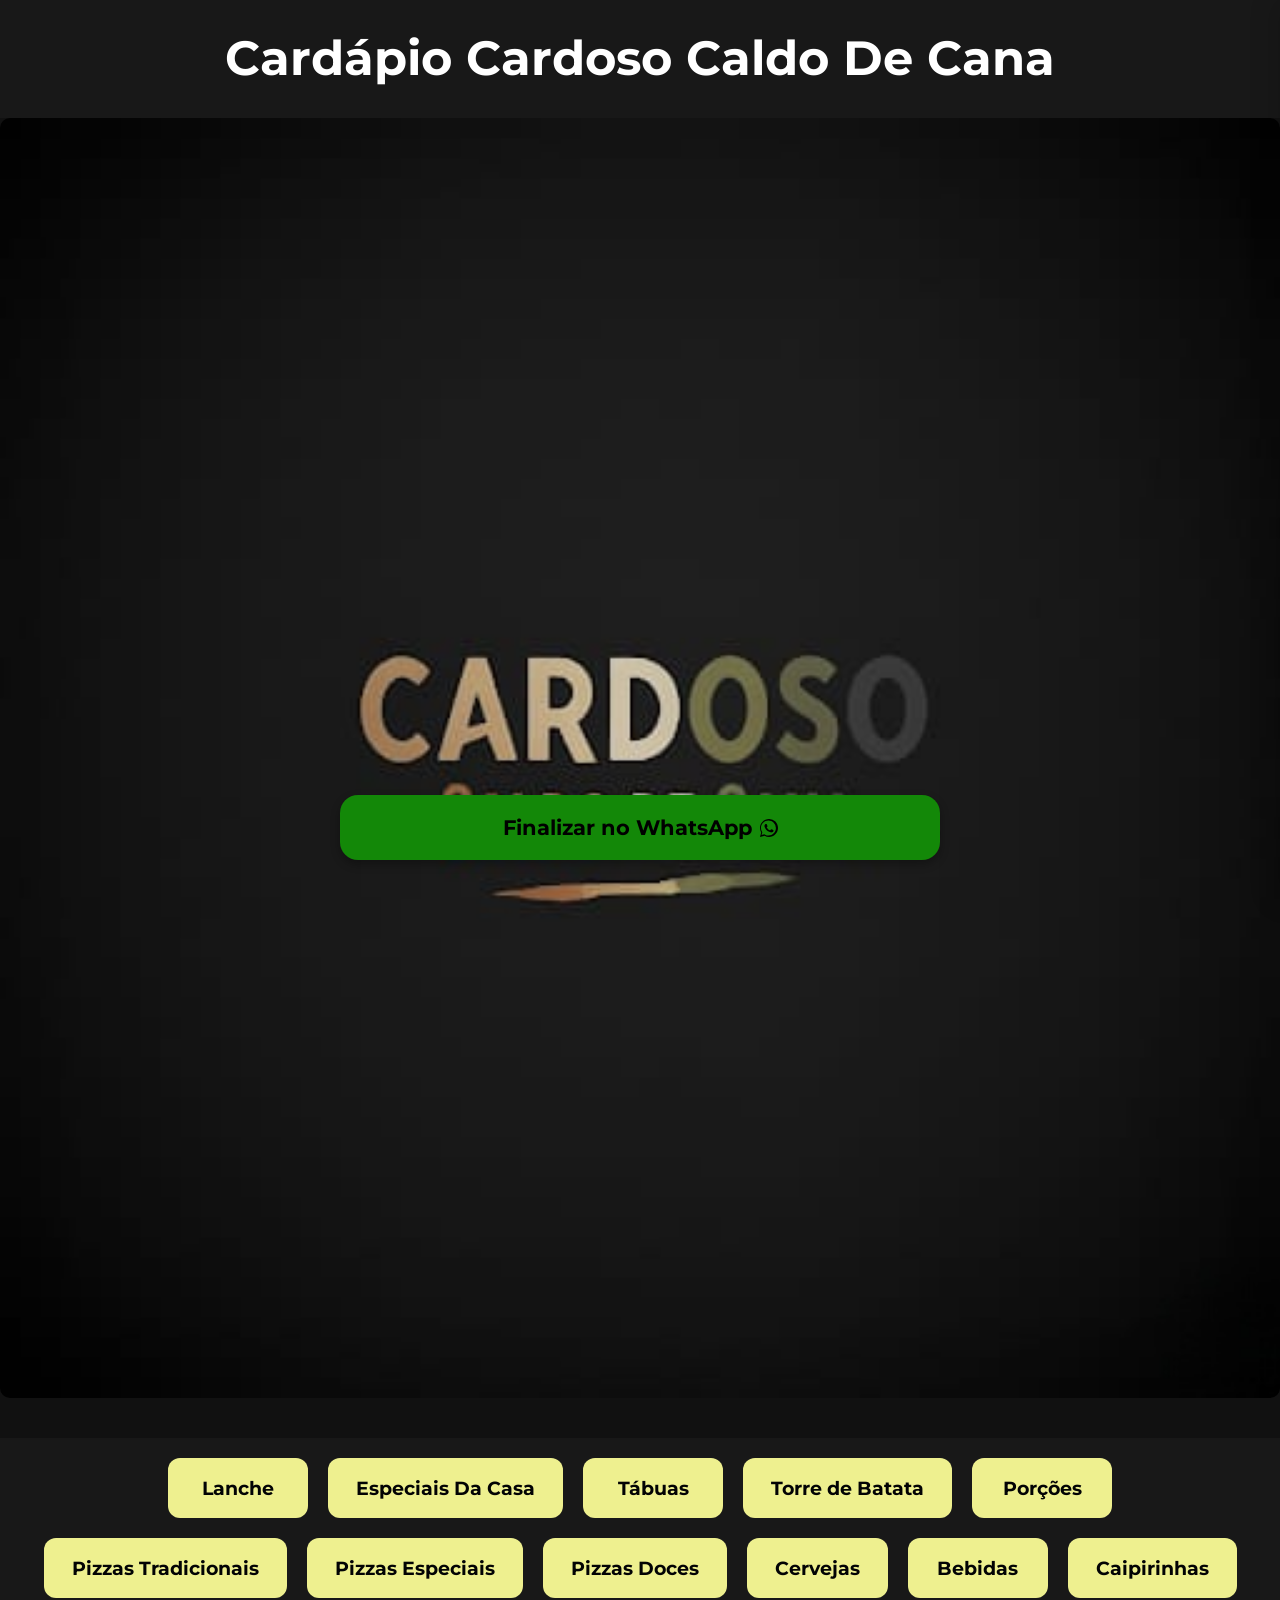
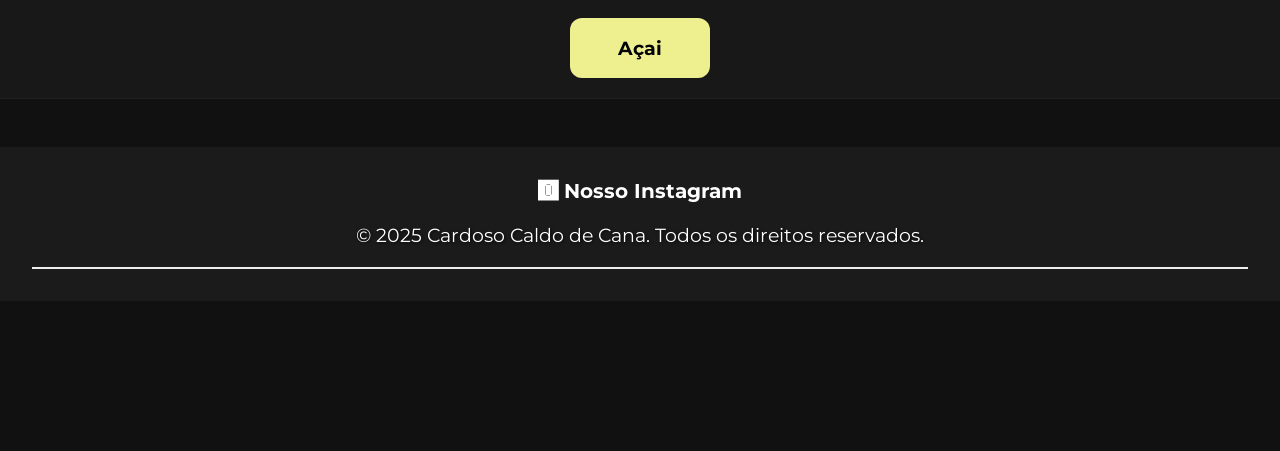
==== index.html @ 79f2f51f "ajustes finais (geral)" ====
<!DOCTYPE html>
<html lang="pt-br">

<head>
    <meta charset="UTF-8">
    <meta name="viewport" content="width=device-width, initial-scale=1.0">
    <link rel="stylesheet" href="styles.css">
    <title>Cardápio-Cardoso</title>
</head>

<body>
    <header>
        <h1>Cardápio Cardoso Caldo De Cana</h1>
    </header>
    <img src="img/logocardosoo.png" alt="img-logo" class="logo">

    <main>
        <nav class="Container-button">
            <button class="menu-btn" id="btn-lanches" onclick="openCategory('lanches')">Lanche</button>
            <button class="menu-btn" id="btn-hamburguer" onclick="openCategory('hamburguer')">Especiais Da Casa</button>
            <button class="menu-btn" id="btn-tabuas" onclick="openCategory('tabuas')">Tábuas</button>
            <button class="menu-btn" id="btn-torre" onclick="openCategory('torre-batata')">Torre de Batata</button>
            <button class="menu-btn" id="btn-porcoes" onclick="openCategory('porções')">Porções</button>
            <button class="menu-btn" id="btn-pizzas-trad" onclick="openCategory('pizzas-trad')">Pizzas
                Tradicionais</button>
            <button class="menu-btn" id="btn-pizzas-especiais" onclick="openCategory('pizzas-especiais')">Pizzas
                Especiais</button>
            <button class="menu-btn" id="btn-pizzas-doces" onclick="openCategory('pizzas-doces')">Pizzas Doces</button>
            <button class="menu-btn" id="btn-cervejas" onclick="openCategory('cervejas')">Cervejas</button>
            <button class="menu-btn" id="btn-bebidas" onclick="openCategory('bebidas')">Bebidas</button>
            <button class="menu-btn" id="btn-caipirinhas" onclick="openCategory('caipirinhas')">Caipirinhas</button>
            <button class="menu-btn" id="btn-acai" onclick="openCategory('acai')">Açai</button>
        </nav>

        <section class="categoria lanches">
            <img src="img/x-salada.png" alt="x-salada" class="categoria-img">
            <ul>
                <li class="com-input" data-price="14">Misto Quente<small>Pão,queijo,presunto e maionese.</small><input
                        type="number" min="0" value="0" data-name="Misto Quente" data-price="14"></li>
                <li class="com-input" data-price="18">X Burguer(1 Carne)<small>Pão,carne,queijo,presunto e
                        maionese.</small><input type="number" min="0" value="0" data-name="X Burguer(1 Carne)"
                        data-price="18"></li>
                <li class="com-input" data-price="25">X Frango<small>Pão,frango,queijo,tomate,alface,milho,ervilha e
                        maionese.</small><input type="number" min="0" value="0" data-name="X Frango" data-price="25">
                </li>
                <li class="com-input" data-price="25">X
                    Calabresa<small>Pão,calabresa,carne,presunto,queijo,tomate,alface,milho,ervilha e
                        maionese.</small><input type="number" min="0" value="0" data-name="X Calabresa" data-price="25">
                </li>
                <li class="com-input" data-price="29">X
                    Coração<small>Pão,coração,carne,presunto,queijo,tomate,alface,milho,ervilha e
                        maionese.</small><input type="number" min="0" value="0" data-name="X Coração" data-price="29">
                </li>
                <li class="com-input" data-price="33">X Camarão<small>Pão,camarão,queijo,tomate,alface,milho,ervilha e
                        maionese.</small><input type="number" min="0" value="0" data-name="X Camarão" data-price="33">
                </li>
                <li class="com-input" data-price="22">X
                    Salada<small>Pão,carne,queijo,presunto,tomate,alface,milho,ervilha e maionese.</small><input
                        type="number" min="0" value="0" data-name="X Salada" data-price="22"></li>
                <li class="com-input" data-price="21">X Burguer(2 Carnes)<small>Pão,carne,queijo,presunto e
                        maionese.</small><input type="number" min="0" value="0" data-name="X Burguer(2 Carnes)"
                        data-price="21"></li>
                <li class="com-input" data-price="27">X
                    Bacon<small>Pão,bacon,carne,presunto,queijo,tomate,alface,milho,ervilha e maionese.</small><input
                        type="number" min="0" value="0" data-name="X Bacon" data-price="27"></li>
                <li class="com-input" data-price="24">X
                    Egg<small>Pão,ovo,carne,presunto,queijo,tomate,alface,milho,ervilha e maionese.</small><input
                        type="number" min="0" value="0" data-name="X Egg" data-price="24"></li>
                <li class="com-input" data-price="24">X
                    Acebolado<small>Pão,cebola,carne,presunto,queijo,tomate,alface,milho,ervilha e
                        maionese.</small><input type="number" min="0" value="0" data-name="X Acebolado" data-price="24">
                </li>
                <li class="com-input" data-price="46">X Da
                    Casa<small>Pão,maionese,carne,frango,calabresa,ovo,coração,bacon,presunto,queijo,saladas e
                        grãos.</small><input type="number" min="0" value="0" data-name="X Da Casa" data-price="46"></li>
                <li class="com-input" data-price="20">X Doce<small>Pão,chocolate,morango e bombom.</small><input
                        type="number" min="0" value="0" data-name="X Doce" data-price="20"></li>

                <h3>Adicionais</h3>
                <li class="com-input" data-price="3">Partido<input type="checkbox" min="0" value="0" data-name="Partido"
                        data-price="3"></li>
                <li class="com-input" data-price="4">Gostinho<input type="checkbox" min="0" value="0" data-name="Gostinho"
                        data-price="4"></li>
                <li class="com-input" data-price="4">+ Carne<input type="checkbox" min="0" value="0" data-name="+ Carne"
                        data-price="4"></li>
                <li class="com-input" data-price="4">+ Frango<input type="checkbox" min="0" value="0" data-name="+ Frango"
                        data-price="4"></li>
                <li class="com-input" data-price="5">Calabresa<input type="checkbox" min="0" value="0"
                        data-name="Calabresa" data-price="5"></li>
                <li class="com-input" data-price="2">Grãos<input type="checkbox" min="0" value="0" data-name="Grãos"
                        data-price="2"></li>
                <li class="com-input" data-price="2">Salada<input type="checkbox" min="0" value="0" data-name="Salada"
                        data-price="2"></li>
                <li class="com-input" data-price="2">Queijo<input type="checkbox" min="0" value="0" data-name="Queijo"
                        data-price="2"></li>
                <li class="com-input" data-price="2">Ovo<input type="checkbox" min="0" value="0" data-name="Ovo"
                        data-price="2"></li>
                <li class="com-input" data-price="4">Coração<input type="checkbox" min="0" value="0" data-name="Coração"
                        data-price="4"></li>
            </ul>
        </section>

        <section class="categoria hamburguer">
            <img src="img/hamburgue-especial.png" alt="hamburguer-especiais" class="categoria-img">
            <ul>
                <li class="com-input" data-price="30">Hamburguer
                    Tradicional<small>Pão,carne,queijo,cheddar,salada,maionese e fritas.</small><input type="number"
                        min="0" value="0" data-name="Hamburguer Tradicional" data-price="30"></li>
                <li class="com-input" data-price="33">Hamburguer
                    Bacon<small>Pão,carne,bacon,queijo,cheddar,salada,maionese e fritas.</small><input type="number"
                        min="0" value="0" data-name="Hamburguer Bacon" data-price="33"></li>
                <li class="com-input" data-price="37">Hamburguer da Casa<small>Pão,2 carnes,bacon,cebola
                        caramelizada,queijo,cheddar,salada,maionese e fritas.</small><input type="number" min="0"
                        value="0" data-name="Hamburguer da Casa" data-price="37"></li>
                <li class="com-input" data-price="19">Hamburguer Kids<small>Pão,carne,queijo,cheddar,salada,molho
                        especial,acompanha batata divertida.</small><input type="number" min="0" value="0"
                        data-name="Hamburguer Kids" data-price="19"></li>
            </ul>
        </section>

        <section class="categoria tabuas">
            <img src="img/tábua.png" alt="tabua" class="categoria-img">
            <ul>
                <li class="preco-info">
                    <p>Aipim,carne,calabresa,coração,frango,batata,cebola a milanesa,polenta,azeitona,pepino e ovo de
                        codorna.</p>
                    <p>P (R$76,00) M (R$100,00) G (R$115,00)</p>
                    <div class="input-align">
                        P <input type="number" min="0" value="0" data-name="Tábua P" data-price="76">
                        M <input type="number" min="0" value="0" data-name="Tábua M" data-price="100">
                        G <input type="number" min="0" value="0" data-name="Tábua G" data-price="115">
                    </div>
                </li>
            </ul>
        </section>

        <section class="categoria torre-batata">
            <img src="img/torre-batata.png" alt="torre-batata" class="categoria-img">
            <ul>
                <li class="preco-info">
                    <p>Batata,bacon,calabresa,coração,queijo,requeijão e orégano.</p>
                    <p>P (R$60,00) G (R$80,00)</p>
                    <div class="input-align">
                        P <input type="number" min="0" value="0" data-name="Torre-batata P" data-price="60">
                        G <input type="number" min="0" value="0" data-name="Torre-batata G" data-price="80">
                    </div>
                </li>
            </ul>
        </section>

        <section class="categoria porções">
            <img src="img/porções.png" alt="porções" class="categoria-img">
            <ul>
                <li class="com-input" data-price="22">Batata Frita(500g)<input type="number" min="0" value="0"
                        data-name="Batata Frita(500g)" data-price="22"></li>
                <li class="com-input" data-price="32">Fritas com Bacon e cheddar(500g)<input type="number" min="0"
                        value="0" data-name="Fritas com Bacon e cheddar(500g)" data-price="32"></li>
                <li class="com-input" data-price="20">Aipim(500g)<input type="number" min="0" value="0"
                        data-name="Aipim(500g)" data-price="20"></li>
                <li class="com-input" data-price="23">Calabresa(400g)<input type="number" min="0" value="0"
                        data-name="Calabresa(400g)" data-price="23"></li>
                <li class="com-input" data-price="34">Carne(500g)<input type="number" min="0" value="0"
                        data-name="Carne(500g)" data-price="34"></li>
                <li class="com-input" data-price="54">Camarão Empanado(400g)<input type="number" min="0" value="0"
                        data-name="Camarão Empanado(400g)" data-price="54"></li>
                <li class="com-input" data-price="10">Casquinha de Sirí(UND)<input type="number" min="0" value="0"
                        data-name="Casquinha de Sirí(UND)" data-price="10"></li>
                <li class="com-input" data-price="18">Cebola Empanada<input type="number" min="0" value="0"
                        data-name="Cebola Empanada" data-price="18"></li>
                <li class="com-input" data-price="33">Coração + Pãozinho(400g)<input type="number" min="0" value="0"
                        data-name="Coração + Pãozinho(400g)" data-price="33"></li>
                <li class="com-input" data-price="35">Coxinha da Aza + Fritas<small>(6 unidades + 250g
                        batatas)</small><input type="number" min="0" value="0" data-name="Coxinha da Aza + Fritas"
                        data-price="35"></li>
                <li class="com-input" data-price="31">Frango Xadrez + Pãozinho(400g)<input type="number" min="0"
                        value="0" data-name="Frango Xadrez + Pãozinho(400g)" data-price="31"></li>
                <li class="com-input" data-price="35">Filezinho de Frango + fritas<small>(450g + 250g
                        batatas)</small><input type="number" min="0" value="0" data-name="Filezinho de Frango + fritas"
                        data-price="35"></li>
                <li class="com-input" data-price="34">Isca de Peixe(400g)<input type="number" min="0" value="0"
                        data-name="Isca de Peixe(400g)" data-price="34"></li>
                <li class="com-input" data-price="18">Polenta Frita(500g)<input type="number" min="0" value="0"
                        data-name="Polenta Frita(500g)" data-price="18"></li>
                <li class="com-input" data-price="18">Porção de Frios<input type="number" min="0" value="0"
                        data-name="Porção de Frios" data-price="18"></li>
                <li class="com-input" data-price="7">Porção de Pãozinho<input type="number" min="0" value="0"
                        data-name="Porção de Pãozinho" data-price="7"></li>
                <li class="com-input" data-price="15">Ovo de Codorna(24 UND)<input type="number" min="0" value="0"
                        data-name="Ovo de Codorna(24 UND)" data-price="15"></li>
            </ul>
        </section>

        <section class="categoria pizzas-trad">
            <img src="img/pizzas-tradicionais.png" alt="pizza-tradicionais" class="categoria-img">
            <ul>
                <li class="com-input">Quatro Queijos<small>Molho de tomate,mussarela,parmesão,provolone,requeijão e
                        orégano.</small>
                    <div class="tamanhos">
                        P <input type="number" min="0" value="0" data-name="Quatro Queijos P" data-price="45">
                        M <input type="number" min="0" value="0" data-name="Quatro Queijos M" data-price="55">
                        G <input type="number" min="0" value="0" data-name="Quatro Queijos G" data-price="65">
                    </div>
                </li>
                <li class="com-input">Bacon<small>Molho de tomate,mussarela,milho,bacon fatiado,requeijão e
                        orégano.</small>
                    <div class="tamanhos">
                        P <input type="number" min="0" value="0" data-name="Bacon P" data-price="45">
                        M <input type="number" min="0" value="0" data-name="Bacon M" data-price="55">
                        G <input type="number" min="0" value="0" data-name="Bacon G" data-price="65">
                    </div>
                </li>
                <li class="com-input">Calabresa<small>Molho de tomate,mussarela,calabresa,cebola e orégano.</small>
                    <div class="tamanhos">
                        P <input type="number" min="0" value="0" data-name="Calabresa P" data-price="45">
                        M <input type="number" min="0" value="0" data-name="Calabresa M" data-price="55">
                        G <input type="number" min="0" value="0" data-name="Calabresa G" data-price="65">
                    </div>
                </li>
                <li class="com-input">Brócolis<small>Molho de tomate,mussarela,brócolis,tomate picado,requeijão e
                        orégano.</small>
                    <div class="tamanhos">
                        P <input type="number" min="0" value="0" data-name="Brócolis P" data-price="45">
                        M <input type="number" min="0" value="0" data-name="Brócolis M" data-price="55">
                        G <input type="number" min="0" value="0" data-name="Brócolis G" data-price="65">
                    </div>
                </li>
                <li class="com-input">Frango com Catupiry<small>Molho de tomate,mussarela,frango,catupiry e
                        orégano.</small>
                    <div class="tamanhos">
                        P <input type="number" min="0" value="0" data-name="Frango com Catupiry P" data-price="45">
                        M <input type="number" min="0" value="0" data-name="Frango com Catupiry M" data-price="55">
                        G <input type="number" min="0" value="0" data-name="Frango com Catupiry G" data-price="65">
                    </div>
                </li>
                <li class="com-input">Mista<small>Molho de tomate,mussarela,presunto,milho,ervilha,tomates
                        picados,frango,ovo e orégano.</small>
                    <div class="tamanhos">
                        P <input type="number" min="0" value="0" data-name="Mista P" data-price="45">
                        M <input type="number" min="0" value="0" data-name="Mista M" data-price="55">
                        G <input type="number" min="0" value="0" data-name="Mista G" data-price="65">
                    </div>
                </li>
                <li class="com-input">Pasqualina<small>Molho de tomate,mussarela,bacon
                        crocante,parmesão,provolone,requeijão e orégano.</small>
                    <div class="tamanhos">
                        P <input type="number" min="0" value="0" data-name="Pasqualina P" data-price="45">
                        M <input type="number" min="0" value="0" data-name="Pasqualina M" data-price="55">
                        G <input type="number" min="0" value="0" data-name="Pasqualina G" data-price="65">
                    </div>
                </li>
                <li class="com-input">Portuguesa<small>Molho de tomate,mussarela,presunto,tomates
                        picados,pimentão,cebola,ovo,azeitona preta e orégano.</small>
                    <div class="tamanhos">
                        P <input type="number" min="0" value="0" data-name="Portuguesa P" data-price="45">
                        M <input type="number" min="0" value="0" data-name="Portuguesa M" data-price="55">
                        G <input type="number" min="0" value="0" data-name="Portuguesa G" data-price="65">
                    </div>
                </li>
                <li class="com-input">Marguerita<small>Molho de tomate,mussarela,tomate em rodelas e manjericão.</small>
                    <div class="tamanhos">
                        P <input type="number" min="0" value="0" data-name="Marguerita P" data-price="45">
                        M <input type="number" min="0" value="0" data-name="Marguerita M" data-price="55">
                        G <input type="number" min="0" value="0" data-name="Marguerita G" data-price="65">
                    </div>
                </li>
                <li class="com-input">Lombo Defumado<small>Molho de tomate,mussarela,lombo defumado,bacon
                        fatiado,requeijão e orégano.</small>
                    <div class="tamanhos">
                        P <input type="number" min="0" value="0" data-name="Lombo Defumado P" data-price="45">
                        M <input type="number" min="0" value="0" data-name="Lombo Defumado M" data-price="55">
                        G <input type="number" min="0" value="0" data-name="Lombo Defumado G" data-price="65">
                    </div>
                </li>
                <li class="com-input">Alho e Óleo<small>Molho de tomate,mussarela,alho crocante e orégano.</small>
                    <div class="tamanhos">
                        P <input type="number" min="0" value="0" data-name="Alho e Óleo P" data-price="45">
                        M <input type="number" min="0" value="0" data-name="Alho e Óleo M" data-price="55">
                        G <input type="number" min="0" value="0" data-name="Alho e Óleo G" data-price="65">
                    </div>
                </li>
                <li class="com-input">Tomate Seco<small>Molho de tomate,mussarela,tomate seco e rúcula.</small>
                    <div class="tamanhos">
                        P <input type="number" min="0" value="0" data-name="Tomate Seco P" data-price="45">
                        M <input type="number" min="0" value="0" data-name="Tomate Seco M" data-price="55">
                        G <input type="number" min="0" value="0" data-name="Tomate Seco G" data-price="65">
                    </div>
                </li>
                <li class="com-input">Peperoni<small>Molho de tomate,mussarela,peperoni,parmesão e orégano.</small>
                    <div class="tamanhos">
                        P <input type="number" min="0" value="0" data-name="Peperoni P" data-price="45">
                        M <input type="number" min="0" value="0" data-name="Peperoni M" data-price="55">
                        G <input type="number" min="0" value="0" data-name="Peperoni G" data-price="65">
                    </div>
                </li>
                <li class="com-input">Baiana<small>Molho de tomate,mussarela,calabresa ralada,cebola,azeitona preta e
                        molho de pimenta.</small>
                    <div class="tamanhos">
                        P <input type="number" min="0" value="0" data-name="Baiana P" data-price="45">
                        M <input type="number" min="0" value="0" data-name="Baiana M" data-price="55">
                        G <input type="number" min="0" value="0" data-name="Baiana G" data-price="65">
                    </div>
                </li>
                <li class="com-input">Agridoce<small>Molho de tomate,mussarela,lombo defumado,abacaxi e geleia de
                        pimenta.</small>
                    <div class="tamanhos">
                        P <input type="number" min="0" value="0" data-name="Agridoce P" data-price="45">
                        M <input type="number" min="0" value="0" data-name="Agridoce M" data-price="55">
                        G <input type="number" min="0" value="0" data-name="Agridoce G" data-price="65">
                    </div>
                </li>

                <li class="preco-info">
                    <h3>Preço Pizzas Tradicionais</h3>
                    <p>P (R$45,00) M (R$55,00) G (R$65,00)</p>
                </li>

                <li class="borda-info">
                    <h3>Borda Recheada</h3>
                    <div class="borda-principal">
                        <label>
                            <input type="checkbox" id="quer-borda">
                            <strong>Quer borda recheada?</strong>
                        </label>
                    </div>
                    <p>P (R$8,00) M(R$10,00) G(R$12,00)</p>
                    <div class="input-align">
                        P <input type="number" min="0" value="0" data-name="Borda P" data-price="8">
                        M <input type="number" min="0" value="0" data-name="Borda M" data-price="10">
                        G <input type="number" min="0" value="0" data-name="Borda G" data-price="12">
                    </div>

                    <div class="sabor-borda">
                        <label><input type="checkbox" name="borda" value="Catupiry">Catupiry</label>
                        <label><input type="checkbox" name="borda" value="cheddar">cheddar</label>
                        <label><input type="checkbox" name="borda" value="Doce de leite">Doce de leite</label>
                        <label><input type="checkbox" name="borda" value="Creme de avelã">Creme de avelã</label>
                        <label><input type="checkbox" name="borda" value="chocolate branco">chocolate branco</label>
                        <label><input type="checkbox" name="borda" value="chocolate preto">Chocolate preto</label>
                    </div>
                </li>
            </ul>
        </section>

        <section class="categoria pizzas-especiais">
            <img src="img/pizzas-especiais.png" alt="pizzas-especiais" class="categoria-img">
            <ul>
                <li class="com-input">Frango Especial<small>Molho de tomate,mussarela,frango,bacon crocante,tomates
                        picados,requeijão,azeitona preta e orégano.</small>
                    <div class="tamanhos">
                        P <input type="number" min="0" value="0" data-name="Frango Especial P" data-price="53">
                        M <input type="number" min="0" value="0" data-name="Frango Especial M" data-price="64">
                        G <input type="number" min="0" value="0" data-name="Frango Especial G" data-price="78">
                    </div>
                </li>
                <li class="com-input">Brócolis Especial<small>Molho de tomate,mussarela,brócolis,alho
                        torrado,requeijão,azeitona preta e orégano.</small>
                    <div class="tamanhos">
                        P <input type="number" min="0" value="0" data-name="Brócolis Especial P" data-price="53">
                        M <input type="number" min="0" value="0" data-name="Brócolis Especial M" data-price="64">
                        G <input type="number" min="0" value="0" data-name="Brócolis Especial G" data-price="78">
                    </div>
                </li>
                <li class="com-input">Calabresa Especial<small>Molho de tomate,mussarela,calabresa,tomates
                        picados,azeitona preta,cebola e orégano.</small>
                    <div class="tamanhos">
                        P <input type="number" min="0" value="0" data-name="Calabresa Especial P" data-price="53">
                        M <input type="number" min="0" value="0" data-name="Calabresa Especial M" data-price="64">
                        G <input type="number" min="0" value="0" data-name="Calabresa Especial G" data-price="78">
                    </div>
                </li>
                <li class="com-input">Palmito<small>Molho de tomate,mussarela,palmito,azeitona preta e
                        requeijão.</small>
                    <div class="tamanhos">
                        P <input type="number" min="0" value="0" data-name="Palmito P" data-price="53">
                        M <input type="number" min="0" value="0" data-name="Palmito M" data-price="64">
                        G <input type="number" min="0" value="0" data-name="Palmito G" data-price="78">
                    </div>
                </li>
                <li class="com-input">Strogonoff de Carne<small>Molho de tomate,mussarela,strogonoff de carne e batata
                        palha.</small>
                    <div class="tamanhos">
                        P <input type="number" min="0" value="0" data-name="Strogonoff de Carne P" data-price="53">
                        M <input type="number" min="0" value="0" data-name="Strogonoff de Carne M" data-price="64">
                        G <input type="number" min="0" value="0" data-name="Strogonoff de Carne G" data-price="78">
                    </div>
                </li>
                <li class="com-input">Americana<small>Molho de tomate,mussarela,alcatra,batata frita,requeijão e
                        orégano.</small>
                    <div class="tamanhos">
                        P <input type="number" min="0" value="0" data-name="Americana P" data-price="53">
                        M <input type="number" min="0" value="0" data-name="Americana M" data-price="64">
                        G <input type="number" min="0" value="0" data-name="Americana G" data-price="78">
                    </div>
                </li>
                <li class="com-input">Alcatra com Doritos<small>Molho de tomate,mussarela,alcatra,cheddar e
                        doritos.</small>
                    <div class="tamanhos">
                        P <input type="number" min="0" value="0" data-name="Alcatra com Doritos P" data-price="53">
                        M <input type="number" min="0" value="0" data-name="Alcatra com Doritos M" data-price="64">
                        G <input type="number" min="0" value="0" data-name="Alcatra com Doritos G" data-price="78">
                    </div>
                </li>
                <li class="com-input">Coração Acebolado<small>Molho de tomate,mussarela,coração,cebola,requeijão e
                        orégano.</small>
                    <div class="tamanhos">
                        P <input type="number" min="0" value="0" data-name="Coração Acebolado P" data-price="53">
                        M <input type="number" min="0" value="0" data-name="Coração Acebolado M" data-price="64">
                        G <input type="number" min="0" value="0" data-name="Coração Acebolado G" data-price="78">
                    </div>
                </li>
                <li class="com-input">Camarão ao Molho<small>Molho de tomate,mussarela,camarão e molho especial da
                        casa.</small>
                    <div class="tamanhos">
                        P <input type="number" min="0" value="0" data-name="Camarão ao Molho P" data-price="53">
                        M <input type="number" min="0" value="0" data-name="Camarão ao Molho M" data-price="64">
                        G <input type="number" min="0" value="0" data-name="Camarão ao Molho G" data-price="78">
                    </div>
                </li>
                <li class="com-input">Camarão Especial<small>Molho de tomate,mussarela,camarão,requeijão,tempero verde e
                        alho poró.</small>
                    <div class="tamanhos">
                        P <input type="number" min="0" value="0" data-name="Camarão Especial P" data-price="53">
                        M <input type="number" min="0" value="0" data-name="Camarão Especial M" data-price="64">
                        G <input type="number" min="0" value="0" data-name="Camarão Especial G" data-price="78">
                    </div>
                </li>

                <li class="preco-info">
                    <h3>Preço Pizzas Especiais</h3>
                    <p>P (R$53,00) M (R$64,00) G (R$78,00)</p>
                </li>

                <li class="borda-info">
                    <h3>Borda Recheada</h3>

                    <div class="borda-principal">
                        <label>
                            <input type="checkbox" id="quer-borda">
                            <strong>Quer borda recheada?</strong>
                        </label>
                    </div>
                    <p>P (R$8,00) M(R$10,00) G(R$12,00)</p>
                    <div class="input-align">
                        P <input type="number" min="0" value="0" data-name="Borda P" data-price="8">
                        M <input type="number" min="0" value="0" data-name="Borda M" data-price="10">
                        G <input type="number" min="0" value="0" data-name="Borda G" data-price="12">
                    </div>
                     <div class="sabor-borda">
                        <label><input type="checkbox" name="borda" value="Catupiry">Catupiry</label>
                        <label><input type="checkbox" name="borda" value="cheddar">cheddar</label>
                        <label><input type="checkbox" name="borda" value="Doce de leite">Doce de leite</label>
                        <label><input type="checkbox" name="borda" value="Creme de avelã">Creme de avelã</label>
                        <label><input type="checkbox" name="borda" value="chocolate branco">chocolate branco</label>
                        <label><input type="checkbox" name="borda" value="chocolate preto">Chocolate preto</label>
                    </div>
                </li>
            </ul>
        </section>

        <section class="categoria pizzas-doces">
            <img src="img/pizzas-doces.png" alt="pizzas-doces" class="categoria-img">
            <ul>
                <li class="com-input">Chocolate Preto com Morango<small>Creme de leite,mussarela,chocolate forneável
                        preto,lascas de morango e raspas de chocolate.</small>
                    <div class="tamanhos">
                        P <input type="number" min="0" value="0" data-name="Chocolate Preto com Morango P"
                            data-price="45">
                        M <input type="number" min="0" value="0" data-name="Chocolate Preto com Morango M"
                            data-price="55">
                        G <input type="number" min="0" value="0" data-name="Chocolate Preto com Morango G"
                            data-price="65">
                    </div>
                </li>
                <li class="com-input">Chocolate Branco com Morango<small>Creme de leite,mussarela,chocolate forneável
                        branco,lascas de morango e raspas de chocolate.</small>
                    <div class="tamanhos">
                        P <input type="number" min="0" value="0" data-name="Chocolate Branco com Morango P"
                            data-price="45">
                        M <input type="number" min="0" value="0" data-name="Chocolate Branco com Morango M"
                            data-price="55">
                        G <input type="number" min="0" value="0" data-name="Chocolate Branco com Morango G"
                            data-price="65">
                    </div>
                </li>
                <li class="com-input">Charge<small>Creme de leite,mussarela,raspas de chocolate,doce de leite e
                        amendoim.</small>
                    <div class="tamanhos">
                        P <input type="number" min="0" value="0" data-name="Charge P" data-price="45">
                        M <input type="number" min="0" value="0" data-name="Charge M" data-price="55">
                        G <input type="number" min="0" value="0" data-name="Charge G" data-price="65">
                    </div>
                </li>
                <li class="com-input">Confete<small>Creme de leite,mussarela,raspas de chocolate,chocolate forneável
                        branco e confete.</small>
                    <div class="tamanhos">
                        P <input type="number" min="0" value="0" data-name="Confete P" data-price="45">
                        M <input type="number" min="0" value="0" data-name="Confete M" data-price="55">
                        G <input type="number" min="0" value="0" data-name="Confete G" data-price="65">
                    </div>
                </li>
                <li class="com-input">Brigadeiro Especial<small>Creme de leite,mussarela,raspas de chocolate preto meio
                        amargo,creme avelã e granulado.</small>
                    <div class="tamanhos">
                        P <input type="number" min="0" value="0" data-name="Brigadeiro Especial P" data-price="45">
                        M <input type="number" min="0" value="0" data-name="Brigadeiro Especial M" data-price="55">
                        G <input type="number" min="0" value="0" data-name="Brigadeiro Especial G" data-price="65">
                    </div>
                </li>
                <li class="com-input">Prestígio<small>Creme de leite,mussarela,chocolate forneável preto,coco ralado
                        fresco e raspas de chocolate meio amargo.</small>
                    <div class="tamanhos">
                        P <input type="number" min="0" value="0" data-name="Prestígio P" data-price="45">
                        M <input type="number" min="0" value="0" data-name="Prestígio M" data-price="55">
                        G <input type="number" min="0" value="0" data-name="Prestígio G" data-price="65">
                    </div>
                </li>
                <li class="com-input">Paçoquita<small>Creme de leite,mussarela,banana em lâminas e chocolate forneável
                        preto.</small>
                    <div class="tamanhos">
                        P <input type="number" min="0" value="0" data-name="Paçoquita P" data-price="45">
                        M <input type="number" min="0" value="0" data-name="Paçoquita M" data-price="55">
                        G <input type="number" min="0" value="0" data-name="Paçoquita G" data-price="65">
                    </div>
                </li>
                <li class="com-input">Banana com Chocolate<small>Creme de leite,mussarela,banana em lâminas e chocolate
                        forneável preto.</small>
                    <div class="tamanhos">
                        P <input type="number" min="0" value="0" data-name="Banana com Chocolate P" data-price="45">
                        M <input type="number" min="0" value="0" data-name="Banana com Chocolate M" data-price="55">
                        G <input type="number" min="0" value="0" data-name="Banana com Chocolate G" data-price="65">
                    </div>
                </li>
                <li class="com-input">Banana com Canela<small>Creme de leite,mussarela,banana em lâminas e
                        canela.</small>
                    <div class="tamanhos">
                        P <input type="number" min="0" value="0" data-name="Banana com Canela P" data-price="45">
                        M <input type="number" min="0" value="0" data-name="Banana com Canela M" data-price="55">
                        G <input type="number" min="0" value="0" data-name="Banana com Canela G" data-price="65">
                    </div>
                </li>
                <li class="com-input">Abacaxi<small>Creme de leite,mussarela,raspas de chocolate forneável branco e
                        abacaxi.</small>
                    <div class="tamanhos">
                        P <input type="number" min="0" value="0" data-name="Abacaxi P" data-price="45">
                        M <input type="number" min="0" value="0" data-name="Abacaxi M" data-price="55">
                        G <input type="number" min="0" value="0" data-name="Abacaxi G" data-price="65">
                    </div>
                </li>
                <li class="com-input">Banana Nevada<small>Creme de leite,mussarela,chocolate forneável branco,banana e
                        canela.</small>
                    <div class="tamanhos">
                        P <input type="number" min="0" value="0" data-name="Banana Nevada P" data-price="45">
                        M <input type="number" min="0" value="0" data-name="Banana Nevada M" data-price="55">
                        G <input type="number" min="0" value="0" data-name="Banana Nevada G" data-price="65">
                    </div>
                </li>

                <li class="preco-info">
                    <h3>Preço Pizzas Doces</h3>
                    <p>P (R$45,00) M (R$55,00) G (R$65,00)</p>
                </li>

                <li class="borda-info">
                    <h3>Borda Recheada</h3>
                    <div class="borda-principal">
                        <label>
                            <input type="checkbox" id="quer-borda">
                            <strong>Quer borda recheada?</strong>
                        </label>
                    </div>
                    <p>P (R$8,00) M(R$10,00) G(R$12,00)</p>
                    <div class="input-align">
                        P <input type="number" min="0" value="0" data-name="Borda P" data-price="8">
                        M <input type="number" min="0" value="0" data-name="Borda M" data-price="10">
                        G <input type="number" min="0" value="0" data-name="Borda G" data-price="12">
                    </div>
                        <div class="sabor-borda">
                        <label><input type="checkbox" name="borda" value="Catupiry">Catupiry</label>
                        <label><input type="checkbox" name="borda" value="cheddar">cheddar</label>
                        <label><input type="checkbox" name="borda" value="Doce de leite">Doce de leite</label>
                        <label><input type="checkbox" name="borda" value="Creme de avelã">Creme de avelã</label>
                        <label><input type="checkbox" name="borda" value="chocolate branco">chocolate branco</label>
                        <label><input type="checkbox" name="borda" value="chocolate preto">Chocolate preto</label>
                    </div>
                </li>
            </ul>
        </section>

        <section class="categoria cervejas">
            <img src="img/cervejas.png" alt="cervejas" class="categoria-img">
            <ul>
                <h3>Cervejas 600ml</h3>
                <li class="com-input" data-price="12">Antártica<input type="number" min="0" value="0"
                        data-name="Antártica" data-price="12"></li>
                <li class="com-input" data-price="12">Brahma<input type="number" min="0" value="0" data-name="Brahma"
                        data-price="12"></li>
                <li class="com-input" data-price="15">Original<input type="number" min="0" value="0"
                        data-name="Original" data-price="15"></li>

                <h3>Cerveja Litão</h3>
                <li class="com-input" data-price="14">Antártica<input type="number" min="0" value="0"
                        data-name="Antártica Litão" data-price="14"></li>
                <li class="com-input" data-price="14">Brahma<input type="number" min="0" value="0"
                        data-name="Brahma Litão" data-price="14"></li>

                <h3>Cerveja Long Neck</h3>
                <li class="com-input" data-price="12">Corona<input type="number" min="0" value="0" data-name="Corona"
                        data-price="12"></li>
                <li class="com-input" data-price="10">Budweizer<input type="number" min="0" value="0"
                        data-name="Budweizer" data-price="10"></li>
                <li class="com-input" data-price="12">Heineken<input type="number" min="0" value="0"
                        data-name="Heineken" data-price="12"></li>

                <h3>Cerveja Lata</h3>
                <li class="com-input" data-price="6">Antártica<input type="number" min="0" value="0"
                        data-name="Antártica Lata" data-price="6"></li>
                <li class="com-input" data-price="7">Brahma sem Álcool<input type="number" min="0" value="0"
                        data-name="Brahma sem Álcool" data-price="7"></li>
                <li class="com-input" data-price="7">Brahma Malzebier<input type="number" min="0" value="0"
                        data-name="Brahma Malzebier" data-price="7"></li>
            </ul>
        </section>

        <section class="categoria bebidas">
            <img src="img/bebidas.png" alt="bebidas" class="categoria-img">
            <ul>
                <h3>Refrigerantes</h3>
                <li class="com-input" data-price="3">Refri Caçulinha<input type="number" min="0" value="0"
                        data-name="Refri Caçulinha" data-price="3"></li>
                <li class="com-input" data-price="6">Refri Lata<input type="number" min="0" value="0"
                        data-name="Refri Lata" data-price="6"></li>
                <li class="com-input" data-price="8">Refri<input type="number" min="0" value="0" data-name="Refri"
                        data-price="8"></li>
                <li class="com-input" data-price="13">Refri 2Litros<input type="number" min="0" value="0"
                        data-name="Refri 2Litros" data-price="13"></li>
                <li class="com-input" data-price="14">Refri Coca-Cola 2lt<input type="number" min="0" value="0"
                        data-name="Refri Coca-Cola 2lt" data-price="14"></li>

                <h3>Água</h3>
                <li class="com-input" data-price="8">H2O<input type="number" min="0" value="0" data-name="H2O"
                        data-price="8"></li>
                <li class="com-input" data-price="4">Água C/Gás<input type="number" min="0" value="0"
                        data-name="Água C/Gás" data-price="4"></li>
                <li class="com-input" data-price="4">Água S/Gás<input type="number" min="0" value="0"
                        data-name="Água S/Gás" data-price="4"></li>

                <h3>Energético</h3>
                <li class="com-input" data-price="12">Red Bull<input type="number" min="0" value="0"
                        data-name="Red Bull" data-price="12"></li>
                <li class="com-input" data-price="6">Bally<input type="number" min="0" value="0" data-name="Bally"
                        data-price="6"></li>

                <h3>Suco</h3>
                <li class="com-input" data-price="8">Suco de Laranja<input type="number" min="0" value="0"
                        data-name="Suco de Laranja" data-price="8"></li>
                <li class="com-input" data-price="7">Suco de Maracujá<input type="number" min="0" value="0"
                        data-name="Suco de Maracujá" data-price="7"></li>
                <li class="com-input" data-price="8">Suco de Abacaxi<input type="number" min="0" value="0"
                        data-name="Suco de Abacaxi" data-price="8"></li>
                <li class="com-input" data-price="7">Caldo de Cana<input type="number" min="0" value="0"
                        data-name="Caldo de Cana" data-price="7"></li>
            </ul>
        </section>

        <section class="categoria caipirinhas">
            <img src="img/caipirinhas.png" alt="caipirinhas" class="categoria-img">
            <ul>
                <li class="com-input" data-price="16">Caipirinha de Limão<input type="number" min="0" value="0"
                        data-name="Caipirinha de Limão" data-price="16"></li>
                <li class="com-input" data-price="18">Caipirinha de Morango<input type="number" min="0" value="0"
                        data-name="Caipirinha de Morango" data-price="18"></li>
                <li class="com-input" data-price="16">Caipirinha de Vinho<input type="number" min="0" value="0"
                        data-name="Caipirinha de Vinho" data-price="16"></li>
                <li class="com-input" data-price="16">Caipirinha de Abacaxi<input type="number" min="0" value="0"
                        data-name="Caipirinha de Abacaxi" data-price="16"></li>
                <li class="com-input" data-price="18">Caipirinha de Maracujá<input type="number" min="0" value="0"
                        data-name="Caipirinha de Maracujá" data-price="18"></li>
                <li class="com-input" data-price="19">Nevada<input type="number" min="0" value="0" data-name="Nevada"
                        data-price="19"></li>
                <li class="com-input" data-price="18">Piña Colada<input type="number" min="0" value="0"
                        data-name="Piña Colada" data-price="18"></li>
            </ul>
        </section>

        <section class="categoria acai">
            <img src="img/acai.jpg" alt="acai" class="categoria-img">
            <ul>
                <li class="preco-info">
                    <p>Açaí com acompanhamentos variados - consulte disponibilidade.</p>
                    <p>Consulte preços e sabores disponíveis.</p>
                </li>
            </ul>
        </section>

    </main>
    <!-- Mini carrinho flutuante -->
<div id="carrinho-flutuante" onclick="abrirCarrinho()">
    🛒 <span id="itens-count">0</span> itens - R$<span id="total-count">0,00</span>
</div>

<!-- Painel lateral do carrinho -->
<div id="carrinho-painel">
    <div class="carrinho-header">
        <h2>Meu Carrinho</h2>
        <button onclick="fecharCarrinho()">✖</button>
    </div>
    <ul id="lista-carrinho">
        <!-- Mensagem quando carrinho está vazio -->
         <li class="item-carrinho">
    <div class="item-info">
        <div class="item-detalhes">
            <div class="item-nome">Hamburguer Tradicional</div>
            <div class="item-preco">R$ 30,00</div>
        </div>
        <div class="item-quantidade">
            <button class="btn-quantidade">-</button>
            <span>1</span>
            <button class="btn-quantidade">+</button>
        </div>
    </div>
</li>
        <div class="carrinho-vazio" id="carrinho-vazio">
            <div class="carrinho-vazio-icone">🛒</div>
            <p>Seu carrinho está vazio</p>
            <small>Adicione produtos para continuar</small>
        </div>
    </ul>
    <div class="carrinho-footer">
        <strong>Total: R$<span id="total-sidebar">0,00</span></strong>
    </div>
</div>

<!-- Fundo escuro -->
<div id="overlay" onclick="fecharCarrinho()"></div>

    <footer> 
         <a href="https://www.instagram.com/caldodecanacardoso/?hl=pt-br" target="_blank">
           🅾 Nosso Instagram
         </a>
        <p>&copy; 2025 Cardoso Caldo de Cana. Todos os direitos reservados.</p>
    </footer>

    <button class="whatsapp-btn" onclick="enviarPedido()">
        Finalizar no WhatsApp
        <svg xmlns="http://www.w3.org/2000/svg" width="18" height="18" fill="currentColor" viewBox="0 0 24 24">
            <path
                d="M20.52 3.48A11.8 11.8 0 0 0 12 0C5.37 0 0 5.37 0 12c0 2.12.56 4.2 1.62 6.02L0 24l6.21-1.62A11.95 11.95 0 0 0 12 24c6.63 0 12-5.37 12-12 0-3.19-1.24-6.2-3.48-8.52ZM12 22.07c-2.05 0-4.04-.54-5.8-1.57l-.42-.25-3.69.96.99-3.6-.27-.43a9.94 9.94 0 0 1-1.53-5.28c0-5.5 4.47-9.96 9.96-9.96 2.67 0 5.17 1.04 7.05 2.92a9.9 9.9 0 0 1 2.92 7.05c0 5.5-4.47 9.96-9.96 9.96Zm5.44-7.48c-.3-.15-1.77-.87-2.04-.97-.27-.1-.46-.15-.66.15-.2.3-.76.96-.93 1.16-.17.2-.34.22-.64.07-.3-.15-1.27-.47-2.42-1.5-.9-.8-1.51-1.77-1.68-2.07-.17-.3-.02-.46.13-.61.13-.13.3-.34.45-.5.15-.17.2-.3.3-.5.1-.2.05-.37-.02-.52-.07-.15-.66-1.6-.9-2.2-.24-.58-.48-.5-.66-.5h-.57c-.2 0-.52.07-.8.37-.27.3-1.04 1.02-1.04 2.5 0 1.47 1.06 2.9 1.2 3.1.15.2 2.09 3.2 5.07 4.5.71.31 1.27.5 1.7.64.71.22 1.35.19 1.86.12.57-.08 1.77-.72 2.02-1.42.25-.7.25-1.3.18-1.42-.07-.13-.27-.2-.57-.34Z" />
        </svg>
   </button> 


    <script src="script.js"></script>

</body>

</html>
---- styles.css ----
@import url('https://fonts.googleapis.com/css2?family=Montserrat:ital,wght@0,100..900;1,100..900&family=Roboto+Mono:ital,wght@0,100..700;1,100..700&display=swap');

:root {
    font-size: 16px;
}

* {
    margin: 0;
    padding: 0;
    box-sizing: border-box;
    font-family: "Montserrat", sans-serif;
}

html, body {
    width: 100%;
    overflow-x: hidden;
    background: #111111;
}

body {
    min-height: 100vh;
    padding-bottom: 120px;
}

h1 {
    font-size: 2rem;
}

header {
    background-color: #1b1b1bab;
    color: #fff;
    padding: 15px;
    text-align: center;
    width: 100%;
}

.Container-button {
    margin: 20px 0;
    display: flex;
    overflow-x: auto;
    gap: 10px;
    padding: 10px 15px;
    background-color: rgba(27, 27, 27, 0.73);
    flex-wrap: nowrap;
    white-space: nowrap;
    border-bottom: 1px solid rgba(54, 54, 54, 0.226);
    scrollbar-width: thin;
    width: 100%;
}

.Container-button::-webkit-scrollbar {
    height: 4px;
}

.Container-button::-webkit-scrollbar-track {
    background: transparent;
}

.Container-button::-webkit-scrollbar-thumb {
    background: #888;
    border-radius: 2px;
}

button {
    background-color: #eef08f;
    border: none;
    border-radius: 5px; 
    color: #020304;
    font-size: 1rem;
    padding: 12px 16px;
    font-weight: bold;
    flex: 0 0 auto;
    cursor: pointer;
    white-space: nowrap;
    transition: 0.3s;
    min-width: max-content;
}

button:hover {
    opacity: 0.6;
}

button:active {
    opacity: 0.9;
}

 button:focus {
    outline: 3px solid #355E3B;
    outline-offset: 3px;
}

.categoria {
    display: none;
    width: 100%;
    max-width: 100%;
    padding: 0 15px;
    margin-bottom: 20px;
}

.categoria.active {
    display: block;
}

.categoria-img, .logo {
    width: 100%;
    max-width: 100%;
    height: auto;
    display: block;
    margin: 10px auto;
    border-radius: 10px;
}

ul {
    list-style: none;
    padding: 15px;
    color: #fff;
    width: 100%;
    max-width: 100%;
    margin: 0;
    text-shadow: 1px 1px 3px rgba(0, 0, 0, 0.7);
    background-color: rgba(0, 0, 0, 0.6);
    border-radius: 10px;
    animation: fadeIn 0.5s ease;
}

@keyframes fadeIn {
    from {
        opacity: 0;
        transform: translateY(10px);
    }
}

li {
    padding: 15px 0;
    font-size: 1rem;
    border-bottom: 2px solid #eee;
    text-shadow: 1px 1px 3px rgba(0, 0, 0, 0.7);
    word-wrap: break-word;
    overflow-wrap: break-word;
}

li.com-input {
    display: flex;
    flex-direction: column;
    font-size: 16px;
}

li.com-input small {
    display: block;
    margin-top: 5px;
    font-size: 0.85rem;
    opacity: 0.9;
    line-height: 1.3;
}
.sabor-borda {
   /* Estilização base para os checkboxes de borda */
    display: flex;
    flex-wrap: wrap;
    gap: 12px;
    margin: 15px 0;
    padding: 15px; 
    border-radius: 8px;
    border: 1px solid #e9ecef;
    font-weight: bold;
}

.sabor-borda label {
    display: flex;
    align-items: center;
    font-size: 14px;
    font-weight: 500;
    color: #333;
    cursor: pointer;
    transition: all 0.3s ease;
    padding: 8px 12px;
    border-radius: 20px;
    background-color: #fff;
    border: 2px solid #ddd;
    min-width: fit-content;
}

.sabor-borda label:hover {
    background-color: #f0f0f0;
    border-color: #007bff;
    transform: translateY(-2px);
}

.sabor-borda input[type="checkbox"] {
    appearance: none;
    width: 18px;
    height: 18px;
    border: 2px solid #ddd;
    border-radius: 3px;
    margin-right: 8px;
    position: relative;
    background-color: #fff;
    cursor: pointer;
    transition: all 0.3s ease;
}

.sabor-borda input[type="checkbox"]:hover {
    border-color: #007bff;
    box-shadow: 0 0 0 3px rgba(0, 123, 255, 0.1);
}

.sabor-borda input[type="checkbox"]:checked {
    background-color: #007bff;
    border-color: #007bff;
}

.sabor-borda input[type="checkbox"]:checked::after {
    content: '✓';
    position: absolute;
    top: 50%;
    left: 50%;
    transform: translate(-50%, -50%);
    color: white;
    font-size: 12px;
    font-weight: bold;
}

.sabor-borda label:has(input[type="checkbox"]:checked) {
    background-color: #e3f2fd;
    border-color: #007bff;
    color: #0056b3;
}


input {
    width: 100px;
    max-width: 100px;
    height: 35px;
    padding: 6px 8px;
    font-size: 1rem;
    text-align: center;
    border-radius: 5px;
    border: 1px solid #ccc;
    background-color: #fff;
    color: #000;
    font-weight: bold;
    cursor: pointer;
    margin-top: 8px;
}

input:hover {
    opacity: 0.9;
}

.tamanhos {
    margin-top: 10px;
    gap: 8px;
    display: flex;
    justify-content: flex-start;
    align-items: center;
    flex-wrap: wrap;
}

.tamanhos input {
    width: 80px;
    margin-left: 5px;
}

.input-align {
    gap: 8px;
    display: flex;
    justify-content: flex-start;
    align-items: center;
    flex-wrap: wrap;
    border-bottom: 2px solid #eee;
    padding-bottom: 10px;
}

.input-align input {
    margin-left: 5px;
}

p {
    color: #fff;
    width: 100%;
    font-size: 1rem;
    margin: 0;
    padding: 10px 0;
    border-bottom: 2px solid #eee;
    text-shadow: 1px 1px 3px rgba(0, 0, 0, 0.7);
    word-wrap: break-word;
    overflow-wrap: break-word;
}

h3 {
    color: #fff;
    width: 100%;
    font-size: 1.3rem;
    margin: 15px 0 10px 0;
    padding-bottom: 8px;
    border-bottom: 2px solid #eee;
    text-shadow: 1px 1px 3px rgba(0, 0, 0, 0.7);
}

.preco-info, .borda-info {
    background-color: rgba(132, 248, 86, 0.1);
    border-left: 4px solid rgb(132, 248, 86);
    padding: 15px;
    margin: 15px 0;
    border-radius: 5px;
}

footer {
    background-color: #1b1b1b;
    color: #ffff;
    text-align: center;
    padding: 1rem;
    margin-top: 2rem;
    width: 100%;
}
footer a {
    color: white;
    text-decoration: none;
    font-weight: bold;
    font-size: 20px;
}
/* CSS do Carrinho Flutuante - Base */
#carrinho-flutuante {
    position: fixed;
    top: 20px;
    right: 20px;
    background: linear-gradient(135deg, #25D366 0%, #128C7E 100%);
    color: white;
    padding: 12px 20px;
    border-radius: 50px;
    cursor: pointer;
    box-shadow: 0 4px 15px rgba(37, 211, 102, 0.3);
    font-weight: 600;
    font-size: 14px;
    z-index: 1000;
    transition: all 0.3s ease;
    user-select: none;
}

#carrinho-flutuante:hover {
    transform: translateY(-2px);
    box-shadow: 0 6px 20px rgba(37, 211, 102, 0.4);
}

#carrinho-flutuante:active {
    transform: translateY(0);
}

/* Overlay escuro */
#overlay {
    position: fixed;
    top: 0;
    left: 0;
    width: 100%;
    height: 100%;
    background: rgba(0, 0, 0, 0.5);
    z-index: 1001;
    opacity: 0;
    visibility: hidden;
    transition: all 0.3s ease;
}

#overlay.ativo {
    opacity: 1;
    visibility: visible;
}

/* Painel lateral do carrinho */
#carrinho-painel {
    position: fixed;
    top: 0;
    right: -400px;
    width: 400px;
    height: 100vh;
    background: #fff;
    z-index: 1002;
    transition: right 0.3s ease;
    display: flex;
    flex-direction: column;
    box-shadow: -5px 0 25px rgba(0, 0, 0, 0.15);
}

#carrinho-painel.ativo {
    right: 0;
}

/* Header do carrinho */
.carrinho-header {
    display: flex;
    justify-content: space-between;
    align-items: center;
    padding: 20px;
    background: linear-gradient(135deg, #25D366 0%, #128C7E 100%);
    color: white;
    flex-shrink: 0;
}

.carrinho-header h2 {
    font-size: 20px;
    font-weight: 600;
    margin: 0;
}

.carrinho-header button {
    background: rgba(255, 255, 255, 0.2);
    border: none;
    color: white;
    width: 35px;
    height: 35px;
    border-radius: 50%;
    cursor: pointer;
    font-size: 16px;
    display: flex;
    align-items: center;
    justify-content: center;
    transition: all 0.2s ease;
}

.carrinho-header button:hover {
    background: rgba(255, 255, 255, 0.3);
    transform: rotate(90deg);
}

/* Lista do carrinho */
#lista-carrinho {
    flex: 1;
    overflow-y: auto;
    padding: 0;
    list-style: none;
    margin: 0;
}

.item-carrinho {
    display: flex;
    align-items: center;
    padding: 15px 20px;
    border-bottom: 1px solid #f0f0f0;
    transition: background-color 0.2s ease;
}

.item-carrinho:hover {
    background-color: #ffff;
}

.item-info {
    flex: 1;
}

.item-nome {
    font-weight: 600;
    margin-bottom: 4px;
    color: #111111;
    font-size: 14px;
    line-height: 1.3;
}

.item-preco {
    color: #25D366;
    font-weight: 600;
    font-size: 13px;
}

.item-quantidade {
    display: flex;
    align-items: center;
    gap: 10px;
    margin-left: 15px;
    flex-shrink: 0;
}

.btn-quantidade {
    width: 30px;
    height: 30px;
    border: 1px solid #ddd;
    background: white;
    border-radius: 6px;
    cursor: pointer;
    display: flex;
    align-items: center;
    justify-content: center;
    font-weight: 600;
    color: #666;
    transition: all 0.2s ease;
    font-size: 16px;
}

.btn-quantidade:hover {
    background: #f8f9fa;
    border-color: #25D366;
    color: #25D366;
}

.quantidade-numero {
    min-width: 30px;
    text-align: center;
    font-weight: 600;
    font-size: 14px;
}

/* Footer do carrinho */
.carrinho-footer {
    padding: 20px;
    border-top: 2px solid #f0f0f0;
    background: #f8f9fa;
    flex-shrink: 0;
}

.carrinho-footer strong {
    display: block;
    font-size: 18px;
    color: #333;
    margin-bottom: 15px;
    text-align: center;
}

/* Carrinho vazio */
.carrinho-vazio {
    display: flex;
    flex-direction: column;
    align-items: center;
    justify-content: center;
    padding: 40px 20px;
    color: #999;
    text-align: center;
    height: 100%;
}

.carrinho-vazio-icone {
    font-size: 48px;
    margin-bottom: 15px;
    opacity: 0.5;
}

.carrinho-vazio p {
    margin: 8px 0 4px 0;
    font-size: 16px;
    font-weight: 500;
}

.carrinho-vazio small {
    font-size: 13px;
    opacity: 0.7;
}

/* Scrollbar personalizada */
#lista-carrinho::-webkit-scrollbar {
    width: 6px;
}

#lista-carrinho::-webkit-scrollbar-track {
    background: #f1f1f1;
}

#lista-carrinho::-webkit-scrollbar-thumb {
    background: #25D366;
    border-radius: 3px;
}

#lista-carrinho::-webkit-scrollbar-thumb:hover {
    background: #128C7E;
}
.whatsapp-btn {
    position: fixed;
    left: 15px;
    right: 15px;
    bottom: 15px;
    background: #138808;
    color: black;
    font-size: 1rem;
    font-weight: bold;
    padding: 14px 18px;
    border: none;
    border-radius: 10px;
    cursor: pointer;
    display: flex;
    justify-content: center;
    align-items: center;
    gap: 8px;
    box-shadow: 0 4px 10px rgba(0, 0, 0, 0.3);
    transition: background 0.2s, transform 0.2s;
    z-index: 1001;
    width: calc(100% - 30px);
    text-align: center;
}

.whatsapp-btn:hover {
    background: #0bda37;
}

.whatsapp-btn:active {
    opacity: 0.8;
}

/* Media Query para telas muito pequenas (≤360px) */
@media (max-width: 360px) {

 .item-carrinho {
        padding: 12px 15px;
        gap: 8px;
        flex-wrap: nowrap;
    }
    
    .item-nome {
        font-size: 12px;
        max-width: 140px;
    }
    
    .item-preco {
        font-size: 11px;
    }
    
    .btn-quantidade {
        width: 26px;
        height: 26px;
        font-size: 14px;
    }
    
    .quantidade-numero {
        font-size: 12px;
        min-width: 20px;
    }
    
    
    .item-quantidade {
        gap: 6px;
    }


   body {
        padding: 0;
        padding-bottom: 120px;
    }

    header {
        padding: 10px 5px;
    }

    h1 {
        font-size: 1.5rem;
        line-height: 1.2;
    }

    .Container-button {
        padding: 8px 10px;
        margin: 10px 0;
    }

    button {
        font-size: 0.9rem;
        padding: 10px 12px;
    }

    .categoria {
        padding: 0 10px;
    }

    ul {
        padding: 10px;
    }

    li {
        padding: 12px 0;
        font-size: 0.95rem;
    }

    li.com-input small {
        font-size: 0.8rem;
        margin-top: 3px;
    }
           
    .sabor-borda {
        gap: 6px;
        padding: 8px;
        margin: 8px 0;
    }
         
    .sabor-borda label {
        font-size: 11px;
        padding: 5px 6px;
        flex: 1 1 calc(50% - 3px);
        min-width: calc(50% - 3px);
        justify-content: center;
        text-align: center;
        border-radius: 15px;
    }
         
    .sabor-borda input[type="checkbox"] {
        width: 14px;
        height: 14px;
        margin-right: 5px;
    }
         
    .sabor-borda input[type="checkbox"]:checked::after {
        font-size: 9px;
    }

    input {
        width: 85px;
        height: 32px;
        font-size: 0.9rem;
        padding: 4px 6px;
    }

    .tamanhos input, .input-align input {
        width: 70px;
        height: 32px;
    }

    h3 {
        font-size: 1.2rem;
        margin: 12px 0 8px 0;
    }

    p {
        font-size: 0.95rem;
        padding: 8px 0;
    }
       
    #carrinho-flutuante {
        top: 15px;
        right: 10px; /* Reduzido de 15px para 10px */
        left: auto; /* Garante que não há conflito de posicionamento */
        padding: 8px 12px; /* Reduzido padding direito */
        font-size: 11px;
        white-space: nowrap;
        overflow: hidden;
        text-overflow: ellipsis;
        max-width: calc(100vw - 20px); /* Ajustado para nova margem */
        min-width: 80px; /* Largura mínima para não ficar muito pequeno */
        box-sizing: border-box;
        transform: none; /* Remove qualquer transform que possa causar overflow */
    }
                  
    #carrinho-painel {
        width: 100vw;
        right: -100vw;
        left: 0; /* Garante posicionamento correto */
    }
             
    .carrinho-header {
        padding: 18px 15px; /* Reduz padding lateral */
    }
             
    .carrinho-header h2 {
        font-size: 18px;
        margin: 0; /* Remove margem que pode causar overflow */
    }
             
    .carrinho-header button {
        width: 32px;
        height: 32px;
        font-size: 15px;
    }
             
    .item-carrinho {
        padding: 12px 15px; /* Reduz padding lateral */
    }
             
    .item-nome {
        font-size: 13px;
        word-wrap: break-word;
        overflow-wrap: break-word;
        hyphens: auto; /* Adiciona hifenização automática */
        max-width: 100%; /* Garante que não ultrapasse o container */
    }
             
    .item-preco {
        font-size: 12px;
    }
             
    .btn-quantidade {
        width: 28px;
        height: 28px;
        font-size: 15px;
    }
    
    .whatsapp-btn {
        font-size: 0.9rem;
        padding: 12px 15px;
        left: 10px;
        right: 10px;
        bottom: 10px;
        width: calc(100% - 20px);
    }

    .categoria-img, .logo {
        margin: 5px auto;
    }

    .whatsapp-btn {
        font-size: 0.9rem;
        padding: 12px 15px;
        left: 10px;
        right: 10px;
        bottom: 10px;
        width: calc(100% - 20px);
    }

    .categoria-img, .logo {
        margin: 5px auto;
    }
}

/* Media Query para telas ainda menores (≤320px) */
@media (max-width: 320px) {

    .item-carrinho {
        padding: 10px 10px;
        gap: 6px;
    }
    
    .item-nome {
        font-size: 11px;
        max-width: 120px;
        line-height: 1.2;
    }
    
    .item-preco {
        font-size: 10px;
    }
    
    .btn-quantidade {
        width: 24px;
        height: 24px;
        font-size: 13px;
    }
    
    .quantidade-numero {
        font-size: 11px;
        min-width: 18px;
    }
    
    
    .item-quantidade {
        gap: 5px;
    }
   h1 {
        font-size: 1.3rem;
    }

    button {
        font-size: 0.85rem;
        padding: 8px 10px;
    }

    li {
        font-size: 0.9rem;
    }

    li.com-input small {
        font-size: 0.75rem;
    }

    .sabor-borda {
        gap: 5px; /* Reduzido de 8px para 5px */
        padding: 8px 5px; /* Reduz padding lateral */
        margin: 8px 0; /* Reduzido de 10px para 8px */
    }
    
    .sabor-borda label {
        font-size: 10px; /* Reduzido de 12px para 10px */
        padding: 4px 6px; /* Reduzido padding */
        flex: 1 1 calc(50% - 2.5px); /* Ajustado para novo gap */
        min-width: calc(50% - 2.5px);
        justify-content: center;
        text-align: center;
    }
    
    .sabor-borda input[type="checkbox"] {
        width: 12px; /* Reduzido de 16px para 12px */
        height: 12px;
        margin-right: 4px; /* Reduzido de 6px para 4px */
    }
    
    .sabor-borda input[type="checkbox"]:checked::after {
        font-size: 8px; /* Reduzido de 10px para 8px */
    }

    #carrinho-flutuante {
        top: 10px;
        right: 5px; /* Reduzido de 10px para 5px */
        left: auto;
        padding: 6px 8px; /* Reduzido padding direito */
        font-size: 10px;
        border-radius: 20px; /* Reduzido de 25px para 20px */
        white-space: nowrap;
        overflow: hidden;
        text-overflow: ellipsis;
        max-width: calc(100vw - 10px); /* Ajustado para nova margem */
        min-width: 70px; /* Largura mínima menor */
        box-sizing: border-box;
        transform: none;
    }
    
    /* Simplificar o texto em telas muito pequenas */
    #carrinho-flutuante span {
        display: inline-block;
        max-width: 35px; /* Reduzido de 40px para 35px */
        overflow: hidden;
        text-overflow: ellipsis;
    }
    
    #carrinho-painel {
        width: 100vw;
        right: -100vw;
        left: 0;
    }
    
    .carrinho-header {
        padding: 12px 10px; /* Reduzido de 15px para 10px */
    }
    
    .carrinho-header h2 {
        font-size: 16px;
        margin: 0;
    }
    
    .carrinho-header button {
        width: 28px;
        height: 28px;
        font-size: 14px;
    }
    
    .item-carrinho {
        padding: 8px 10px; /* Reduzido padding lateral */
        flex-direction: column;
        align-items: flex-start;
        gap: 6px;
    }
    
    .item-info {
        width: 100%;
        display: flex;
        justify-content: space-between;
        align-items: flex-start;
        gap: 6px; /* Reduzido de 8px para 6px */
    }
    
    .item-detalhes {
        flex: 1;
        min-width: 0;
        padding-right: 5px; /* Adiciona espaço para evitar sobreposição */
    }
    
    .item-nome {
        font-size: 11px;
        word-wrap: break-word;
        overflow-wrap: break-word;
        hyphens: auto; /* Adiciona hifenização automática */
        line-height: 1.2;
        margin-bottom: 2px;
        max-width: 160px; /* Reduzido de 180px para 160px */
    }
    
    .item-preco {
        font-size: 10px;
        color: #27ae60;
        font-weight: bold;
    }
    
    .item-quantidade {
        margin-left: 0;
        align-self: flex-end; /* Alinha no final para evitar sobreposição */
        flex-shrink: 0;
        display: flex;
        align-items: center;
        gap: 6px; /* Reduzido de 8px para 6px */
    }
    
    .btn-quantidade {
        width: 24px; /* Reduzido de 26px para 24px */
        height: 24px;
        font-size: 12px; /* Reduzido de 13px para 12px */
    }
    
    .carrinho-footer {
        padding: 12px 10px; /* Reduzido padding lateral */
    }
    
    .carrinho-footer strong {
        font-size: 14px; /* Reduzido de 15px para 14px */
    }
}

/* CSS adicional para melhorar a responsividade geral */
@media (max-width: 280px) {
    /* Para telas extremamente pequenas */
    #carrinho-flutuante {
        font-size: 9px;
        padding: 5px 8px;
    }
}


/* Media Query para Mobile Médio (391px - 480px) */
@media (min-width: 391px) and (max-width: 480px) {


    .item-carrinho {
        padding: 15px 20px;
        gap: 10px;
    }
    
    .item-nome {
        font-size: 14px;
    }
    
    .item-preco {
        font-size: 13px;
    }
    
    .btn-quantidade {
        width: 30px;
        height: 30px;
        font-size: 16px;
    }
    
    .quantidade-numero {
        font-size: 14px;
        min-width: 25px;
    }
    
    .item-quantidade {
        gap: 8px;
    }
    body {
        padding-bottom: 130px;
    }

    h1 {
        font-size: 1.8rem;
        line-height: 1.3;
    }

    header {
        padding: 18px 15px;
    }

    .Container-button {
        padding: 12px 20px;
        margin: 25px 0;
        gap: 12px;
    }

    button {
        font-size: 1rem;
        padding: 14px 18px;
        border-radius: 8px;
    }

    .categoria {
        padding: 0 20px;
        margin-bottom: 25px;
    }

    ul {
        padding: 20px;
        border-radius: 12px;
    }

    li {
        padding: 18px 0;
        font-size: 1.05rem;
    }

    li.com-input small {
        font-size: 0.9rem;
        margin-top: 8px;
        line-height: 1.4;
    }

          .sabor-borda {
        gap: 10px;
        padding: 12px;
    }
    
    .sabor-borda label {
        font-size: 13px;
        padding: 7px 10px;
        flex: 1 1 calc(50% - 5px);
        min-width: calc(50% - 5px);
        justify-content: center;
    }
    
    .sabor-borda input[type="checkbox"] {
        width: 17px;
        height: 17px;
        margin-right: 7px;
    }
    
    .sabor-borda input[type="checkbox"]:checked::after {
        font-size: 11px;
    }

    input {
        width: 110px;
        height: 38px;
        font-size: 1.05rem;
        padding: 8px 10px;
        border-radius: 6px;
    }

    .tamanhos {
        gap: 10px;
        margin-top: 12px;
    }

    .tamanhos input {
        width: 90px;
        margin-left: 8px;
    }

    .input-align {
        gap: 10px;
        padding-bottom: 12px;
    }

    .input-align input {
        margin-left: 8px;
    }

    h3 {
        font-size: 1.4rem;
        margin: 20px 0 12px 0;
        padding-bottom: 10px;
    }

    p {
        font-size: 1.05rem;
        padding: 12px 0;
    }

    .preco-info, .borda-info {
        padding: 18px;
        margin: 18px 0;
        border-radius: 8px;
    }
 #carrinho-flutuante {
        top: 20px;
        right: 20px;
        padding: 11px 18px;
        font-size: 13px;
    }
    
    #carrinho-painel {
        width: 85vw;
        right: -85vw;
    }
    
    .carrinho-header {
        padding: 20px;
    }
    
    .item-carrinho {
        padding: 14px 20px;
    }
    
    .item-quantidade {
        gap: 8px;
    }

    .whatsapp-btn {
        font-size: 1.1rem;
        padding: 16px 20px;
        left: 20px;
        right: 20px;
        bottom: 20px;
        width: calc(100% - 40px);
        border-radius: 12px;
    }

    .categoria-img, .logo {
        margin: 15px auto;
        border-radius: 12px;
    }
}

/* Media Query para Tablet (768px+) */
@media (min-width: 768px) {

     .item-carrinho {
        padding: 18px 25px;
        gap: 12px;
    }
    
    .item-nome {
        font-size: 15px;
    }
    
    .item-preco {
        font-size: 14px;
    }
    
    .btn-quantidade {
        width: 32px;
        height: 32px;
        font-size: 16px;
    }
    
    .quantidade-numero {
        font-size: 15px;
        min-width: 30px;
    }
    
    .item-quantidade {
        gap: 10px;
    }
    body {
        padding-bottom: 140px;
        max-width: 1200px;
        margin: 0 auto;
    }

    h1 {
        font-size: 2.5rem;
        line-height: 1.2;
    }

    header {
        padding: 25px 30px;
    }

    .Container-button {
        padding: 15px 30px;
        margin: 30px 0;
        gap: 15px;
        flex-wrap: wrap;
        justify-content: center;
        overflow-x: visible;
    }

    button {
        font-size: 1.1rem;
        padding: 16px 24px;
        border-radius: 10px;
        min-width: 120px;
    }

    .categoria {
        padding: 0 30px;
        margin-bottom: 30px;
        display: grid;
        grid-template-columns: 1fr 1fr;
        gap: 30px;
        align-items: start;
    }

    .categoria.active {
        display: grid;
    }

    .categoria-img, .logo {
        width: 100%;
        margin: 0;
        grid-column: span 2;
    }

    ul {
        padding: 25px;
        border-radius: 15px;
        margin: 0;
    }

    li {
        padding: 20px 0;
        font-size: 1.1rem;
        display: flex;
        justify-content: space-between;
        align-items: center;
        flex-wrap: wrap;
    }

    li.com-input {
        flex-direction: row;
        align-items: center;
        gap: 15px;
    }

    li.com-input small {
        font-size: 0.95rem;
        margin-top: 0;
        margin-left: 15px;
        flex: 1;
        min-width: 200px;
    }

    .sabor-borda {
        gap: 15px;
        padding: 18px;
    }
    
    .sabor-borda label {
        font-size: 15px;
        padding: 10px 15px;
        flex: 1 1 calc(33.333% - 10px);
        min-width: calc(33.333% - 10px);
        justify-content: flex-start;
    }
    
    .sabor-borda input[type="checkbox"] {
        width: 20px;
        height: 20px;
        margin-right: 10px;
    }
    
    .sabor-borda input[type="checkbox"]:checked::after {
        font-size: 14px;
    }

    input {
        width: 120px;
        height: 42px;
        font-size: 1.1rem;
        padding: 10px 12px;
        margin-top: 0;
    }

    .tamanhos {
        gap: 12px;
        margin-top: 0;
        justify-content: flex-end;
        flex: 0 0 auto;
    }

    .tamanhos input {
        width: 100px;
        margin-left: 0;
    }

    .input-align {
        gap: 12px;
        padding-bottom: 15px;
        justify-content: space-between;
    }

    .input-align input {
        margin-left: 0;
    }

    h3 {
        font-size: 1.6rem;
        margin: 25px 0 15px 0;
        padding-bottom: 12px;
        grid-column: span 2;
    }

    p {
        font-size: 1.1rem;
        padding: 15px 0;
        grid-column: span 2;
    }

    .preco-info, .borda-info {
        padding: 25px;
        margin: 25px 0;
        border-radius: 12px;
        grid-column: span 2;
    }

   #carrinho-flutuante {
        top: 25px;
        right: 25px;
        padding: 14px 22px;
        font-size: 15px;
    }
    
    #carrinho-painel {
        width: 420px;
        right: -420px;
    }
    
    .carrinho-header {
        padding: 25px;
    }
    
    .carrinho-header h2 {
        font-size: 22px;
    }
    
    .carrinho-header button {
        width: 38px;
        height: 38px;
        font-size: 17px;
    }
    
    .item-carrinho {
        padding: 18px 25px;
    }
    
    .item-nome {
        font-size: 15px;
    }
    
    .item-preco {
        font-size: 14px;
    }
    
    .btn-quantidade {
        width: 32px;
        height: 32px;
    }
    
    .carrinho-footer {
        padding: 25px;
    }
    
    .carrinho-footer strong {
        font-size: 20px;
    }
}

    .whatsapp-btn {
        font-size: 1.2rem;
        padding: 18px 25px;
        left: 30px;
        right: 30px;
        bottom: 30px;
        width: calc(100% - 60px);
        max-width: 500px;
        margin: 0 auto;
        border-radius: 15px;
    }

    footer {
        padding: 2rem;
        margin-top: 3rem;
    }



/* Media Query para Desktop (1024px+) */
@media (min-width: 1024px) {

     .item-carrinho {
        padding: 20px 30px;
        gap: 15px;
    }
    
    .item-nome {
        font-size: 16px;
    }
    
    .item-preco {
        font-size: 15px;
    }
    
    .btn-quantidade {
        width: 34px;
        height: 34px;
        font-size: 17px;
    }
    
    .quantidade-numero {
        font-size: 15px;
        min-width: 32px;
    }
    
    
    .item-quantidade {
        gap: 12px;
    }
    body {
        padding-bottom: 150px;
        max-width: 1400px;
    }

    h1 {
        font-size: 3rem;
    }

    header {
        padding: 30px 40px;
    }

    .Container-button {
        padding: 20px 40px;
        margin: 40px 0;
        gap: 20px;
    }

    button {
        font-size: 1.2rem;
        padding: 18px 28px;
        border-radius: 12px;
        min-width: 140px;
    }

    .categoria {
        padding: 0 40px;
        margin-bottom: 40px;
        grid-template-columns: 1fr 1fr 1fr;
        gap: 40px;
    }

    .categoria-img, .logo {
        grid-column: span 3;
    }

    ul {
        padding: 30px;
        border-radius: 18px;
    }

    li {
        padding: 25px 0;
        font-size: 1.2rem;
    }

    li.com-input {
        gap: 20px;
    }

    li.com-input small {
        font-size: 1rem;
        margin-left: 20px;
    }

    .sabor-borda {
        gap: 18px;
        padding: 20px;
        justify-content: space-between;
    }
    
    .sabor-borda label {
        font-size: 16px;
        padding: 12px 18px;
        flex: 1 1 calc(33.333% - 12px);
        min-width: calc(33.333% - 12px);
        max-width: calc(33.333% - 12px);
    }
    
    .sabor-borda input[type="checkbox"] {
        width: 22px;
        height: 22px;
        margin-right: 12px;
    }
    
    .sabor-borda input[type="checkbox"]:checked::after {
        font-size: 15px;
    }

    input {
        width: 130px;
        height: 45px;
        font-size: 1.2rem;
        padding: 12px 15px;
        border-radius: 8px;
    }

    .tamanhos {
        gap: 15px;
    }

    .tamanhos input {
        width: 110px;
    }

    .input-align {
        gap: 15px;
        padding-bottom: 20px;
    }

    h3 {
        font-size: 1.8rem;
        margin: 30px 0 20px 0;
        padding-bottom: 15px;
        grid-column: span 3;
    }

    p {
        font-size: 1.2rem;
        padding: 20px 0;
        grid-column: span 3;
    }

    .preco-info, .borda-info {
        padding: 30px;
        margin: 30px 0;
        border-radius: 15px;
        grid-column: span 3;
    }

   #carrinho-flutuante {
        top: 30px;
        right: 30px;
        padding: 15px 25px;
        font-size: 16px;
    }
    
    #carrinho-painel {
        width: 450px;
        right: -450px;
    }
    
    .carrinho-header {
        padding: 30px;
    }
    
    .carrinho-header h2 {
        font-size: 24px;
    }
    
    .carrinho-header button {
        width: 40px;
        height: 40px;
        font-size: 18px;
    }
    
    .item-carrinho {
        padding: 20px 30px;
    }
    
    .item-nome {
        font-size: 16px;
    }
    
    .item-preco {
        font-size: 15px;
    }
    
    .btn-quantidade {
        width: 34px;
        height: 34px;
    }
    
    .carrinho-footer {
        padding: 30px;
    }
    
    .carrinho-footer strong {
        font-size: 22px;
    }

    .whatsapp-btn {
        font-size: 1.3rem;
        padding: 20px 30px;
        left: 40px;
        right: 40px;
        bottom: 40px;
        width: calc(100% - 80px);
        max-width: 600px;
        border-radius: 18px;
    }
}


/* Media Query para Desktop Grande (1440px+) */
@media (min-width: 1440px) {
    body {
        max-width: 1600px;
        padding-bottom: 160px;
    }

    h1 {
        font-size: 3.5rem;
    }

    header {
        padding: 35px 50px;
    }

    .Container-button {
        padding: 25px 50px;
        margin: 50px 0;
        gap: 25px;
    }

    button {
        font-size: 1.3rem;
        padding: 20px 32px;
        min-width: 160px;
    }

    .categoria {
        padding: 0 50px;
        margin-bottom: 50px;
        grid-template-columns: repeat(4, 1fr);
        gap: 50px;
    }

    .categoria-img, .logo {
        grid-column: span 4;
    }

    ul {
        padding: 35px;
        border-radius: 20px;
    }

    li {
        padding: 30px 0;
        font-size: 1.3rem;
    }

    li.com-input {
        gap: 25px;
    }

    li.com-input small {
        font-size: 1.1rem;
        margin-left: 25px;
    }

     .sabor-borda {
        gap: 20px;
        padding: 25px;
        max-width: 100%;
    }
    
    .sabor-borda label {
        font-size: 17px;
        padding: 15px 20px;
        flex: 1 1 calc(33.333% - 13px);
        min-width: calc(33.333% - 13px);
        max-width: calc(33.333% - 13px);
    }
    
    .sabor-borda input[type="checkbox"] {
        width: 24px;
        height: 24px;
        margin-right: 15px;
    }
    
    .sabor-borda input[type="checkbox"]:checked::after {
        font-size: 16px;
    }

    input {
        width: 140px;
        height: 48px;
        font-size: 1.3rem;
        padding: 14px 18px;
    }

    .tamanhos {
        gap: 18px;
    }

    .tamanhos input {
        width: 120px;
    }

    .input-align {
        gap: 18px;
        padding-bottom: 25px;
    }

    h3 {
        font-size: 2rem;
        margin: 35px 0 25px 0;
        padding-bottom: 18px;
        grid-column: span 4;
    }

    p {
        font-size: 1.3rem;
        padding: 25px 0;
        grid-column: span 4;
    }

    .preco-info, .borda-info {
        padding: 35px;
        margin: 35px 0;
        border-radius: 18px;
        grid-column: span 4;
    }

 #carrinho-flutuante {
        top: 35px;
        right: 35px;
        padding: 16px 28px;
        font-size: 17px;
    }
    
    #carrinho-painel {
        width: 480px;
        right: -480px;
    }
    
    .carrinho-header {
        padding: 35px;
    }
    
    .carrinho-header h2 {
        font-size: 26px;
    }
    
    .carrinho-header button {
        width: 42px;
        height: 42px;
        font-size: 19px;
    }
    
    .item-carrinho {
        padding: 22px 35px;
    }
    
    .item-nome {
        font-size: 17px;
    }
    
    .item-preco {
        font-size: 16px;
    }
    
    .btn-quantidade {
        width: 36px;
        height: 36px;
        font-size: 17px;
    }
    
    .quantidade-numero {
        font-size: 15px;
    }
    
    .carrinho-footer {
        padding: 35px;
    }
    
    .carrinho-footer strong {
        font-size: 24px;
        margin-bottom: 20px;
    }
    
    .carrinho-vazio {
        padding: 50px 30px;
    }
    
    .carrinho-vazio-icone {
        font-size: 56px;
        margin-bottom: 20px;
    }
    
    .carrinho-vazio p {
        font-size: 18px;
    }
    
    .carrinho-vazio small {
        font-size: 14px;
    }
    .whatsapp-btn {
        font-size: 1.4rem;
        padding: 22px 35px;
        left: 50px;
        right: 50px;
        bottom: 50px;
        width: calc(100% - 100px);
        max-width: 700px;
        border-radius: 20px;
    }

    footer {
        padding: 3rem;
        margin-top: 4rem;
    }
}

/* iPhone SE específico (375px) */
@media (max-width: 375px) {
  /* Carrinho flutuante menor e reposicionado */
    #carrinho-flutuante {
        top: 15px;
        right: 15px;
        padding: 8px 12px;
        font-size: 12px;
        border-radius: 30px;
        box-shadow: 0 2px 10px rgba(37, 211, 102, 0.3);
    }
    
    #carrinho-flutuante:hover {
        transform: translateY(-1px);
        box-shadow: 0 4px 15px rgba(37, 211, 102, 0.4);
    }
    
    /* Painel do carrinho ocupa toda a tela */
    #carrinho-painel {
        right: -100%;
        width: 100%;
        max-width: 375px;
    }
    
    #carrinho-painel.ativo {
        right: 0;
    }
    
    /* Header compacto */
    .carrinho-header {
        padding: 15px;
    }
    
    .carrinho-header h2 {
        font-size: 18px;
    }
    
    .carrinho-header button {
        width: 32px;
        height: 32px;
        font-size: 14px;
    }
    
    /* Itens do carrinho mais compactos */
    .item-carrinho {
        padding: 12px 15px;
        flex-wrap: wrap;
    }
    
    .item-info {
        flex: 1;
        min-width: 0;
        margin-right: 10px;
    }
    
    .item-nome {
        font-size: 13px;
        line-height: 1.2;
        word-break: break-word;
        margin-bottom: 3px;
    }
    
    .item-preco {
        font-size: 12px;
    }
    
    .item-quantidade {
        gap: 8px;
        margin-left: 0;
        flex-shrink: 0;
    }
    
    .btn-quantidade {
        width: 28px;
        height: 28px;
        font-size: 14px;
    }
    
    .quantidade-numero {
        min-width: 25px;
        font-size: 13px;
    }
    
    /* Footer compacto */
    .carrinho-footer {
        padding: 15px;
    }
    
    .carrinho-footer strong {
        font-size: 16px;
        margin-bottom: 10px;
    }
    
    /* Carrinho vazio adaptado */
    .carrinho-vazio {
        padding: 30px 20px;
    }
    
    .carrinho-vazio-icone {
        font-size: 40px;
        margin-bottom: 12px;
    }
    
    .carrinho-vazio p {
        font-size: 14px;
    }
    
    .carrinho-vazio small {
        font-size: 12px;
    }
    
    /* Scrollbar mais fina em mobile */
    #lista-carrinho::-webkit-scrollbar {
        width: 3px;
    }
}
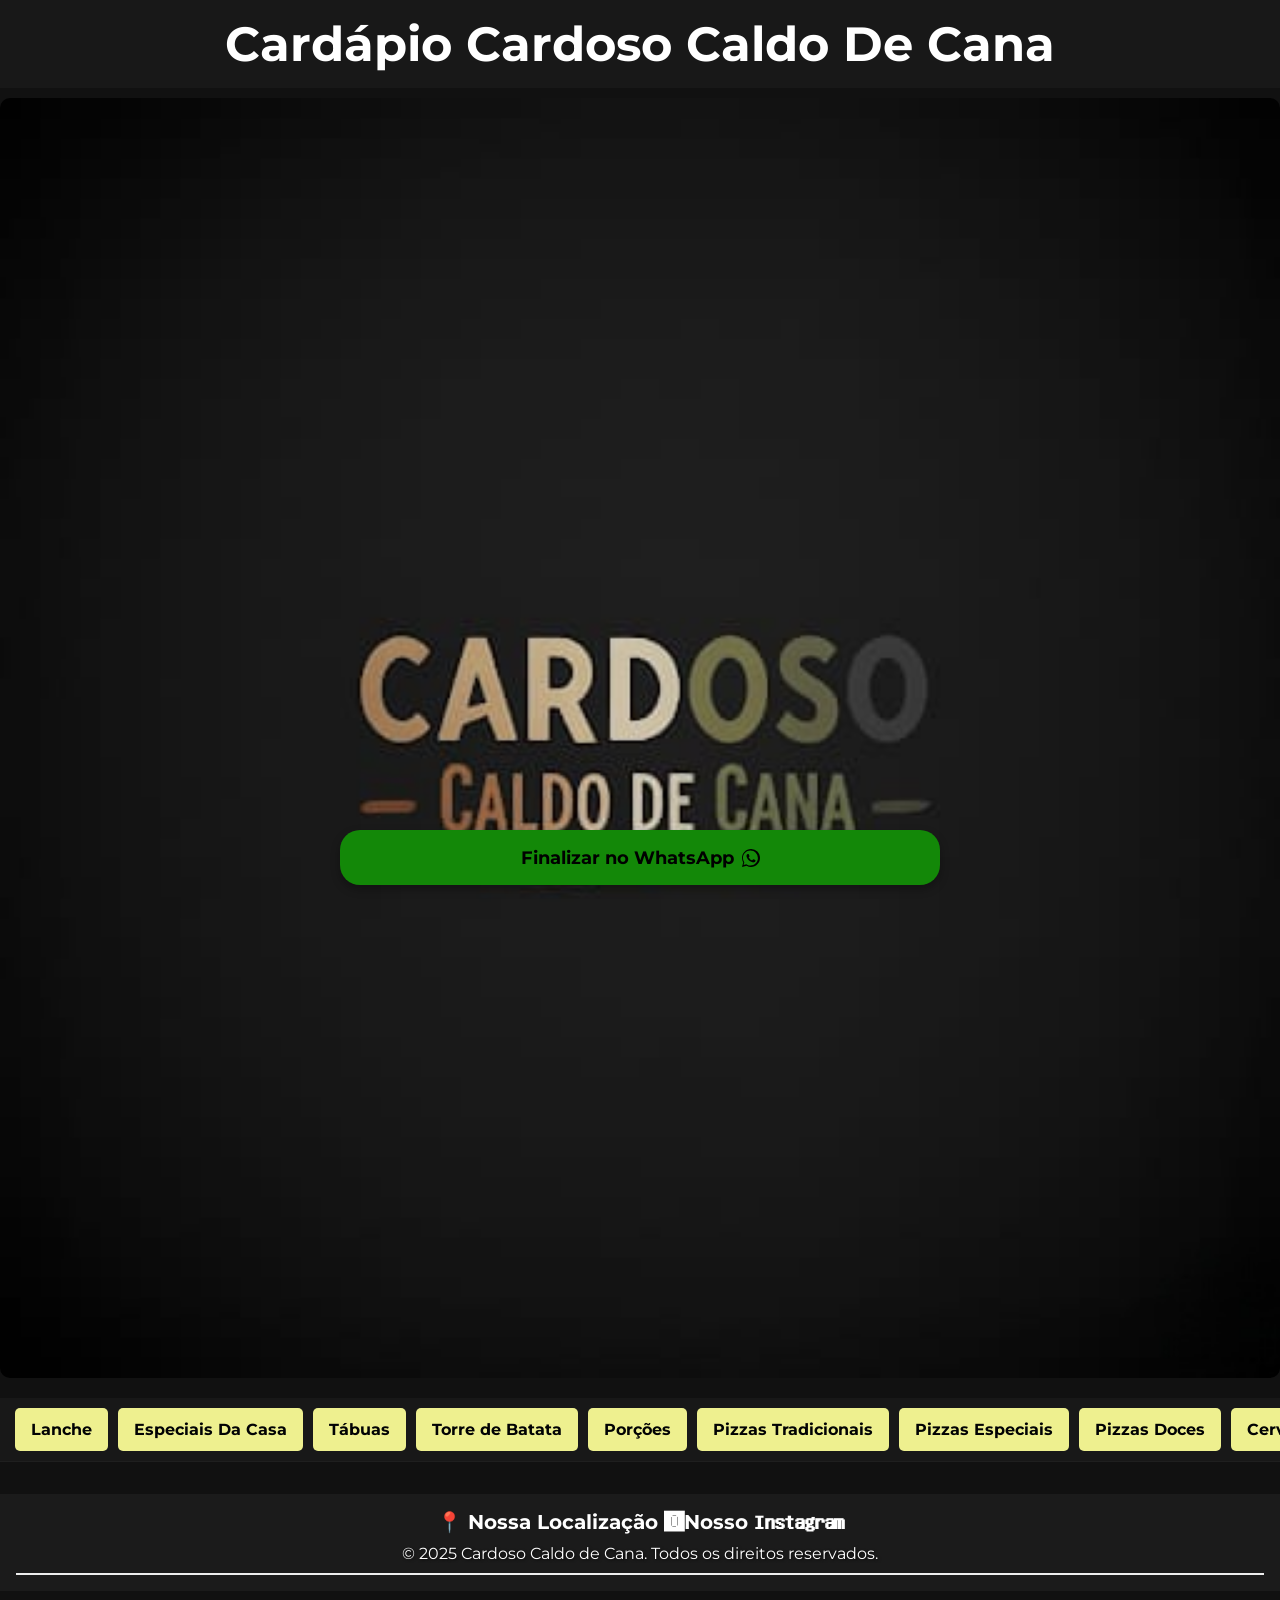
==== commit d4e61691: "ajustes categoria açai" ====
--- a/index.html
+++ b/index.html
@@ -36,55 +36,145 @@
             <img src="img/x-salada.png" alt="x-salada" class="categoria-img">
             <ul>
                 <li class="com-input" data-price="14">Misto Quente<small>Pão,queijo,presunto e maionese.</small><input
-                        type="number" min="0" value="0" data-name="Misto Quente" data-price="14"></li>
+                        type="number" min="0" value="0" data-name="Misto Quente" data-price="14">
+                    <div class="remover-ingredientes">
+                        <label><input type="checkbox" value="Maionese">Sem Maionese</label>
+                    </div>
+                </li>
                 <li class="com-input" data-price="18">X Burguer(1 Carne)<small>Pão,carne,queijo,presunto e
                         maionese.</small><input type="number" min="0" value="0" data-name="X Burguer(1 Carne)"
-                        data-price="18"></li>
+                        data-price="18">
+                    <div class="remover-ingredientes">
+                        <label><input type="checkbox" value="Queijo">Sem Queijo</label>
+                        <label><input type="checkbox" value="Maionese">Sem Maionese</label>
+                    </div>
+                </li>
                 <li class="com-input" data-price="25">X Frango<small>Pão,frango,queijo,tomate,alface,milho,ervilha e
                         maionese.</small><input type="number" min="0" value="0" data-name="X Frango" data-price="25">
+                    <div class="remover-ingredientes">
+                        <label><input type="checkbox" value="Queijo"> Sem Queijo</label>
+                        <label><input type="checkbox" value="Tomate"> Sem Tomate</label>
+                        <label><input type="checkbox" value="Alface"> Sem Alface</label>
+                        <label><input type="checkbox" value="Milho"> Sem Milho</label>
+                        <label><input type="checkbox" value="Ervilha"> Sem Ervilha</label>
+                        <label><input type="checkbox" value="Maionese">Sem Maionese</label>
+                    </div>
                 </li>
                 <li class="com-input" data-price="25">X
                     Calabresa<small>Pão,calabresa,carne,presunto,queijo,tomate,alface,milho,ervilha e
                         maionese.</small><input type="number" min="0" value="0" data-name="X Calabresa" data-price="25">
+                    <div class="remover-ingredientes">
+                        <label><input type="checkbox" value="Queijo"> Sem Queijo</label>
+                        <label><input type="checkbox" value="Tomate"> Sem Tomate</label>
+                        <label><input type="checkbox" value="Alface"> Sem Alface</label>
+                        <label><input type="checkbox" value="Milho"> Sem Milho</label>
+                        <label><input type="checkbox" value="Ervilha"> Sem Ervilha</label>
+                        <label><input type="checkbox" value="Maionese">Sem Maionese</label>
+                    </div>
                 </li>
                 <li class="com-input" data-price="29">X
                     Coração<small>Pão,coração,carne,presunto,queijo,tomate,alface,milho,ervilha e
                         maionese.</small><input type="number" min="0" value="0" data-name="X Coração" data-price="29">
+                    <div class="remover-ingredientes">
+                        <label><input type="checkbox" value="Queijo"> Sem Queijo</label>
+                        <label><input type="checkbox" value="Tomate"> Sem Tomate</label>
+                        <label><input type="checkbox" value="Alface"> Sem Alface</label>
+                        <label><input type="checkbox" value="Milho"> Sem Milho</label>
+                        <label><input type="checkbox" value="Ervilha"> Sem Ervilha</label>
+                        <label><input type="checkbox" value="Maionese">Sem Maionese</label>
+                    </div>
                 </li>
                 <li class="com-input" data-price="33">X Camarão<small>Pão,camarão,queijo,tomate,alface,milho,ervilha e
                         maionese.</small><input type="number" min="0" value="0" data-name="X Camarão" data-price="33">
+                    <div class="remover-ingredientes">
+                        <label><input type="checkbox" value="Queijo"> Sem Queijo</label>
+                        <label><input type="checkbox" value="Tomate"> Sem Tomate</label>
+                        <label><input type="checkbox" value="Alface"> Sem Alface</label>
+                        <label><input type="checkbox" value="Milho"> Sem Milho</label>
+                        <label><input type="checkbox" value="Ervilha"> Sem Ervilha</label>
+                        <label><input type="checkbox" value="Maionese">Sem Maionese</label>
+                    </div>
                 </li>
                 <li class="com-input" data-price="22">X
                     Salada<small>Pão,carne,queijo,presunto,tomate,alface,milho,ervilha e maionese.</small><input
-                        type="number" min="0" value="0" data-name="X Salada" data-price="22"></li>
+                        type="number" min="0" value="0" data-name="X Salada" data-price="22">
+                    <div class="remover-ingredientes">
+                        <label><input type="checkbox" value="Queijo"> Sem Queijo</label>
+                        <label><input type="checkbox" value="Tomate"> Sem Tomate</label>
+                        <label><input type="checkbox" value="Alface"> Sem Alface</label>
+                        <label><input type="checkbox" value="Milho"> Sem Milho</label>
+                        <label><input type="checkbox" value="Ervilha"> Sem Ervilha</label>
+                        <label><input type="checkbox" value="Maionese">Sem Maionese</label>
+                    </div>
+                </li>
                 <li class="com-input" data-price="21">X Burguer(2 Carnes)<small>Pão,carne,queijo,presunto e
                         maionese.</small><input type="number" min="0" value="0" data-name="X Burguer(2 Carnes)"
-                        data-price="21"></li>
+                        data-price="21">
+                    <div class="remover-ingredientes">
+                        <label><input type="checkbox" value="Queijo">Sem Queijo</label>
+                        <label><input type="checkbox" value="Mionese">Sem Maionese</label>
+                    </div>
+                </li>
                 <li class="com-input" data-price="27">X
                     Bacon<small>Pão,bacon,carne,presunto,queijo,tomate,alface,milho,ervilha e maionese.</small><input
-                        type="number" min="0" value="0" data-name="X Bacon" data-price="27"></li>
+                        type="number" min="0" value="0" data-name="X Bacon" data-price="27">
+                    <div class="remover-ingredientes">
+                        <label><input type="checkbox" value="Tomate"> Sem Tomate</label>
+                        <label><input type="checkbox" value="Alface"> Sem Alface</label>
+                        <label><input type="checkbox" value="Queijo"> Sem Milho</label>
+                        <label><input type="checkbox" value="Queijo"> Sem Ervilha</label>
+                        <label><input type="checkbox" value="Maionese"> Sem Maionese</label>
+                        <label><input type="checkbox" value="Queijo"> Sem Queijo</label>
+                    </div>
+                </li>
                 <li class="com-input" data-price="24">X
                     Egg<small>Pão,ovo,carne,presunto,queijo,tomate,alface,milho,ervilha e maionese.</small><input
-                        type="number" min="0" value="0" data-name="X Egg" data-price="24"></li>
+                        type="number" min="0" value="0" data-name="X Egg" data-price="24">
+                    <div class="remover-ingredientes">
+                        <label><input type="checkbox" value="Queijo"> Sem Queijo</label>
+                        <label><input type="checkbox" value="Tomate"> Sem Tomate</label>
+                        <label><input type="checkbox" value="Alface"> Sem Alface</label>
+                        <label><input type="checkbox" value="Milho"> Sem Milho</label>
+                        <label><input type="checkbox" value="Ervilha"> Sem Ervilha</label>
+                        <label><input type="checkbox" value="Maionese">Sem Maionese</label>
+                    </div>
+                </li>
                 <li class="com-input" data-price="24">X
                     Acebolado<small>Pão,cebola,carne,presunto,queijo,tomate,alface,milho,ervilha e
                         maionese.</small><input type="number" min="0" value="0" data-name="X Acebolado" data-price="24">
+                    <div class="remover-ingredientes">
+                        <label><input type="checkbox" value="Queijo"> Sem Queijo</label>
+                        <label><input type="checkbox" value="Tomate"> Sem Tomate</label>
+                        <label><input type="checkbox" value="Alface"> Sem Alface</label>
+                        <label><input type="checkbox" value="Milho"> Sem Milho</label>
+                        <label><input type="checkbox" value="Ervilha"> Sem Ervilha</label>
+                        <label><input type="checkbox" value="Maionese">Sem Maionese</label>
+                    </div>
                 </li>
                 <li class="com-input" data-price="46">X Da
                     Casa<small>Pão,maionese,carne,frango,calabresa,ovo,coração,bacon,presunto,queijo,saladas e
-                        grãos.</small><input type="number" min="0" value="0" data-name="X Da Casa" data-price="46"></li>
+                        grãos.</small><input type="number" min="0" value="0" data-name="X Da Casa" data-price="46">
+                    <div class="remover-ingredientes">
+                        <label><input type="checkbox" value="Queijo"> Sem Queijo</label>
+                        <label><input type="checkbox" value="Tomate"> Sem Tomate</label>
+                        <label><input type="checkbox" value="Alface"> Sem Alface</label>
+                        <label><input type="checkbox" value="Milho"> Sem Milho</label>
+                        <label><input type="checkbox" value="Ervilha"> Sem Ervilha</label>
+                        <label><input type="checkbox" value="Maionese">Sem Maionese</label>
+                    </div>
+                </li>
                 <li class="com-input" data-price="20">X Doce<small>Pão,chocolate,morango e bombom.</small><input
                         type="number" min="0" value="0" data-name="X Doce" data-price="20"></li>
 
                 <h3>Adicionais</h3>
                 <li class="com-input" data-price="3">Partido<input type="checkbox" min="0" value="0" data-name="Partido"
                         data-price="3"></li>
-                <li class="com-input" data-price="4">Gostinho<input type="checkbox" min="0" value="0" data-name="Gostinho"
-                        data-price="4"></li>
+                <li class="com-input" data-price="4">Gostinho<input type="checkbox" min="0" value="0"
+                        data-name="Gostinho" data-price="4"></li>
                 <li class="com-input" data-price="4">+ Carne<input type="checkbox" min="0" value="0" data-name="+ Carne"
                         data-price="4"></li>
-                <li class="com-input" data-price="4">+ Frango<input type="checkbox" min="0" value="0" data-name="+ Frango"
-                        data-price="4"></li>
+                <li class="com-input" data-price="4">+ Frango<input type="checkbox" min="0" value="0"
+                        data-name="+ Frango" data-price="4"></li>
                 <li class="com-input" data-price="5">Calabresa<input type="checkbox" min="0" value="0"
                         data-name="Calabresa" data-price="5"></li>
                 <li class="com-input" data-price="2">Grãos<input type="checkbox" min="0" value="0" data-name="Grãos"
@@ -105,16 +195,37 @@
             <ul>
                 <li class="com-input" data-price="30">Hamburguer
                     Tradicional<small>Pão,carne,queijo,cheddar,salada,maionese e fritas.</small><input type="number"
-                        min="0" value="0" data-name="Hamburguer Tradicional" data-price="30"></li>
+                        min="0" value="0" data-name="Hamburguer Tradicional" data-price="30">
+                    <div class="remover-ingredientes">
+                        <label><input type="checkbox" value="Salada"> Sem Salada</label>
+                        <label><input type="checkbox" value="Maionese">Sem Maionese</label>
+                    </div>
+                </li>
                 <li class="com-input" data-price="33">Hamburguer
                     Bacon<small>Pão,carne,bacon,queijo,cheddar,salada,maionese e fritas.</small><input type="number"
-                        min="0" value="0" data-name="Hamburguer Bacon" data-price="33"></li>
+                        min="0" value="0" data-name="Hamburguer Bacon" data-price="33">
+                    <div class="remover-ingredientes">
+                        <label><input type="checkbox" value="Salada"> Sem Salada</label>
+                        <label><input type="checkbox" value="Maionese">Sem Maionese</label>
+                    </div>
+                </li>
                 <li class="com-input" data-price="37">Hamburguer da Casa<small>Pão,2 carnes,bacon,cebola
                         caramelizada,queijo,cheddar,salada,maionese e fritas.</small><input type="number" min="0"
-                        value="0" data-name="Hamburguer da Casa" data-price="37"></li>
+                        value="0" data-name="Hamburguer da Casa" data-price="37">
+                    <div class="remover-ingredientes">
+                        <label><input type="checkbox" value="Salada"> Sem Salada</label>
+                        <label><input type="checkbox" value="Maionese">Sem Maionese</label>
+                    </div>
+                </li>
                 <li class="com-input" data-price="19">Hamburguer Kids<small>Pão,carne,queijo,cheddar,salada,molho
                         especial,acompanha batata divertida.</small><input type="number" min="0" value="0"
-                        data-name="Hamburguer Kids" data-price="19"></li>
+                        data-name="Hamburguer Kids" data-price="19">
+                    <div class="remover-ingredientes">
+                        <label><input type="checkbox" value="Salada"> Sem Salada</label>
+                        <label><input type="checkbox" value="Maionese">Sem Maionese</label>
+                        <label><input type="checkbox" value="Molho Especial">Sem Molho Especial</label>
+                    </div>
+                </li>
             </ul>
         </section>
 
@@ -200,6 +311,28 @@
                         M <input type="number" min="0" value="0" data-name="Quatro Queijos M" data-price="55">
                         G <input type="number" min="0" value="0" data-name="Quatro Queijos G" data-price="65">
                     </div>
+                    <!-- Pizza Meio a Meio -->
+                    <div class="pizza-meio-meio">
+                        <label>
+                            <input type="checkbox" class="chk-meio-meio"> Pizza Meio a Meio
+                        </label>
+                        <div class="sabores-meio-meio" style="display:none;">
+                            <label><input type="checkbox" value="Bacon"> Bacon</label>
+                            <label><input type="checkbox" value="Calabresa"> Calabresa</label>
+                            <label><input type="checkbox" value="Brócolis"> Brócolis</label>
+                            <label><input type="checkbox" value="Frango com Catupiry"> Frango com Catupiry</label>
+                            <label><input type="checkbox" value="Mista"> Mista</label>
+                            <label><input type="checkbox" value="Pasqualina"> Pasqualina</label>
+                            <label><input type="checkbox" value="Portuguesa"> Portuguesa</label>
+                            <label><input type="checkbox" value="Marguerita"> Marguerita</label>
+                            <label><input type="checkbox" value="Lombo Defumado"> Lombo Defumado</label>
+                            <label><input type="checkbox" value="Alho e Óleo"> Alho e Óleo</label>
+                            <label><input type="checkbox" value="Tomate Seco"> Tomate Seco</label>
+                            <label><input type="checkbox" value="Peperoni"> Peperoni</label>
+                            <label><input type="checkbox" value="Baiana"> Baiana</label>
+                            <label><input type="checkbox" value="Agridoce"> Agridoce</label>
+                        </div>
+                    </div>
                 </li>
                 <li class="com-input">Bacon<small>Molho de tomate,mussarela,milho,bacon fatiado,requeijão e
                         orégano.</small>
@@ -208,6 +341,29 @@
                         M <input type="number" min="0" value="0" data-name="Bacon M" data-price="55">
                         G <input type="number" min="0" value="0" data-name="Bacon G" data-price="65">
                     </div>
+                    <!-- Pizza Meio a Meio -->
+                    <div class="pizza-meio-meio">
+                        <label>
+                            <input type="checkbox" class="chk-meio-meio"> Pizza Meio a Meio
+                        </label>
+                        <div class="sabores-meio-meio" style="display:none;">
+                            <label><input type="checkbox" value="Quatro Queijos"> Quatro Queijos</label>
+                            <label><input type="checkbox" value="Calabresa"> Calabresa</label>
+                            <label><input type="checkbox" value="Brócolis"> Brócolis</label>
+                            <label><input type="checkbox" value="Frango com Catupiry"> Frango com Catupiry</label>
+                            <label><input type="checkbox" value="Mista"> Mista</label>
+                            <label><input type="checkbox" value="Pasqualina"> Pasqualina</label>
+                            <label><input type="checkbox" value="Portuguesa"> Portuguesa</label>
+                            <label><input type="checkbox" value="Marguerita"> Marguerita</label>
+                            <label><input type="checkbox" value="Lombo Defumado"> Lombo Defumado</label>
+                            <label><input type="checkbox" value="Alho e Óleo"> Alho e Óleo</label>
+                            <label><input type="checkbox" value="Tomate Seco"> Tomate Seco</label>
+                            <label><input type="checkbox" value="Peperoni"> Peperoni</label>
+                            <label><input type="checkbox" value="Baiana"> Baiana</label>
+                            <label><input type="checkbox" value="Agridoce"> Agridoce</label>
+                        </div>
+                    </div>
+                </li>
                 </li>
                 <li class="com-input">Calabresa<small>Molho de tomate,mussarela,calabresa,cebola e orégano.</small>
                     <div class="tamanhos">
@@ -215,6 +371,28 @@
                         M <input type="number" min="0" value="0" data-name="Calabresa M" data-price="55">
                         G <input type="number" min="0" value="0" data-name="Calabresa G" data-price="65">
                     </div>
+                    <!-- Pizza Meio a Meio -->
+                    <div class="pizza-meio-meio">
+                        <label>
+                            <input type="checkbox" class="chk-meio-meio"> Pizza Meio a Meio
+                        </label>
+                        <div class="sabores-meio-meio" style="display:none;">
+                            <label><input type="checkbox" value="Quatro Queijos"> Quatro Queijos</label>
+                            <label><input type="checkbox" value="Bacon"> bacon</label>
+                            <label><input type="checkbox" value="Brócolis"> Brócolis</label>
+                            <label><input type="checkbox" value="Frango com Catupiry"> Frango com Catupiry</label>
+                            <label><input type="checkbox" value="Mista"> Mista</label>
+                            <label><input type="checkbox" value="Pasqualina"> Pasqualina</label>
+                            <label><input type="checkbox" value="Portuguesa"> Portuguesa</label>
+                            <label><input type="checkbox" value="Marguerita"> Marguerita</label>
+                            <label><input type="checkbox" value="Lombo Defumado"> Lombo Defumado</label>
+                            <label><input type="checkbox" value="Alho e Óleo"> Alho e Óleo</label>
+                            <label><input type="checkbox" value="Tomate Seco"> Tomate Seco</label>
+                            <label><input type="checkbox" value="Peperoni"> Peperoni</label>
+                            <label><input type="checkbox" value="Baiana"> Baiana</label>
+                            <label><input type="checkbox" value="Agridoce"> Agridoce</label>
+                        </div>
+                    </div>
                 </li>
                 <li class="com-input">Brócolis<small>Molho de tomate,mussarela,brócolis,tomate picado,requeijão e
                         orégano.</small>
@@ -223,6 +401,28 @@
                         M <input type="number" min="0" value="0" data-name="Brócolis M" data-price="55">
                         G <input type="number" min="0" value="0" data-name="Brócolis G" data-price="65">
                     </div>
+                    <!-- Pizza Meio a Meio -->
+                    <div class="pizza-meio-meio">
+                        <label>
+                            <input type="checkbox" class="chk-meio-meio"> Pizza Meio a Meio
+                        </label>
+                        <div class="sabores-meio-meio" style="display:none;">
+                            <label><input type="checkbox" value="Quatro Queijos"> Quatro Queijos</label>
+                            <label><input type="checkbox" value="Bacon"> bacon</label>
+                            <label><input type="checkbox" value="Calabresa"> Calabresa</label>
+                            <label><input type="checkbox" value="Frango com Catupiry"> Frango com Catupiry</label>
+                            <label><input type="checkbox" value="Mista"> Mista</label>
+                            <label><input type="checkbox" value="Pasqualina"> Pasqualina</label>
+                            <label><input type="checkbox" value="Portuguesa"> Portuguesa</label>
+                            <label><input type="checkbox" value="Marguerita"> Marguerita</label>
+                            <label><input type="checkbox" value="Lombo Defumado"> Lombo Defumado</label>
+                            <label><input type="checkbox" value="Alho e Óleo"> Alho e Óleo</label>
+                            <label><input type="checkbox" value="Tomate Seco"> Tomate Seco</label>
+                            <label><input type="checkbox" value="Peperoni"> Peperoni</label>
+                            <label><input type="checkbox" value="Baiana"> Baiana</label>
+                            <label><input type="checkbox" value="Agridoce"> Agridoce</label>
+                        </div>
+                    </div>
                 </li>
                 <li class="com-input">Frango com Catupiry<small>Molho de tomate,mussarela,frango,catupiry e
                         orégano.</small>
@@ -231,6 +431,28 @@
                         M <input type="number" min="0" value="0" data-name="Frango com Catupiry M" data-price="55">
                         G <input type="number" min="0" value="0" data-name="Frango com Catupiry G" data-price="65">
                     </div>
+                    <!-- Pizza Meio a Meio -->
+                    <div class="pizza-meio-meio">
+                        <label>
+                            <input type="checkbox" class="chk-meio-meio"> Pizza Meio a Meio
+                        </label>
+                        <div class="sabores-meio-meio" style="display:none;">
+                            <label><input type="checkbox" value="Quatro Queijos"> Quatro Queijos</label>
+                            <label><input type="checkbox" value="Bacon"> bacon</label>
+                            <label><input type="checkbox" value="Brócolis"> Brócolis</label>
+                            <label><input type="checkbox" value="Calabresa"> calabresa</label>
+                            <label><input type="checkbox" value="Mista"> Mista</label>
+                            <label><input type="checkbox" value="Pasqualina"> Pasqualina</label>
+                            <label><input type="checkbox" value="Portuguesa"> Portuguesa</label>
+                            <label><input type="checkbox" value="Marguerita"> Marguerita</label>
+                            <label><input type="checkbox" value="Lombo Defumado"> Lombo Defumado</label>
+                            <label><input type="checkbox" value="Alho e Óleo"> Alho e Óleo</label>
+                            <label><input type="checkbox" value="Tomate Seco"> Tomate Seco</label>
+                            <label><input type="checkbox" value="Peperoni"> Peperoni</label>
+                            <label><input type="checkbox" value="Baiana"> Baiana</label>
+                            <label><input type="checkbox" value="Agridoce"> Agridoce</label>
+                        </div>
+                    </div>
                 </li>
                 <li class="com-input">Mista<small>Molho de tomate,mussarela,presunto,milho,ervilha,tomates
                         picados,frango,ovo e orégano.</small>
@@ -239,6 +461,28 @@
                         M <input type="number" min="0" value="0" data-name="Mista M" data-price="55">
                         G <input type="number" min="0" value="0" data-name="Mista G" data-price="65">
                     </div>
+                    <!-- Pizza Meio a Meio -->
+                    <div class="pizza-meio-meio">
+                        <label>
+                            <input type="checkbox" class="chk-meio-meio"> Pizza Meio a Meio
+                        </label>
+                        <div class="sabores-meio-meio" style="display:none;">
+                            <label><input type="checkbox" value="Quatro Queijos"> Quatro Queijos</label>
+                            <label><input type="checkbox" value="Bacon"> bacon</label>
+                            <label><input type="checkbox" value="Brócolis"> Brócolis</label>
+                            <label><input type="checkbox" value="Frango com Catupiry"> Frango com Catupiry</label>
+                            <label><input type="checkbox" value="Calabresa"> Calabresa</label>
+                            <label><input type="checkbox" value="Pasqualina"> Pasqualina</label>
+                            <label><input type="checkbox" value="Portuguesa"> Portuguesa</label>
+                            <label><input type="checkbox" value="Marguerita"> Marguerita</label>
+                            <label><input type="checkbox" value="Lombo Defumado"> Lombo Defumado</label>
+                            <label><input type="checkbox" value="Alho e Óleo"> Alho e Óleo</label>
+                            <label><input type="checkbox" value="Tomate Seco"> Tomate Seco</label>
+                            <label><input type="checkbox" value="Peperoni"> Peperoni</label>
+                            <label><input type="checkbox" value="Baiana"> Baiana</label>
+                            <label><input type="checkbox" value="Agridoce"> Agridoce</label>
+                        </div>
+                    </div>
                 </li>
                 <li class="com-input">Pasqualina<small>Molho de tomate,mussarela,bacon
                         crocante,parmesão,provolone,requeijão e orégano.</small>
@@ -247,6 +491,28 @@
                         M <input type="number" min="0" value="0" data-name="Pasqualina M" data-price="55">
                         G <input type="number" min="0" value="0" data-name="Pasqualina G" data-price="65">
                     </div>
+                    <!-- Pizza Meio a Meio -->
+                    <div class="pizza-meio-meio">
+                        <label>
+                            <input type="checkbox" class="chk-meio-meio"> Pizza Meio a Meio
+                        </label>
+                        <div class="sabores-meio-meio" style="display:none;">
+                            <label><input type="checkbox" value="Quatro Queijos"> Quatro Queijos</label>
+                            <label><input type="checkbox" value="Bacon"> bacon</label>
+                            <label><input type="checkbox" value="Brócolis"> Brócolis</label>
+                            <label><input type="checkbox" value="Frango com Catupiry"> Frango com Catupiry</label>
+                            <label><input type="checkbox" value="Mista"> Mista</label>
+                            <label><input type="checkbox" value="Calabresa"> Calabresa</label>
+                            <label><input type="checkbox" value="Portuguesa"> Portuguesa</label>
+                            <label><input type="checkbox" value="Marguerita"> Marguerita</label>
+                            <label><input type="checkbox" value="Lombo Defumado"> Lombo Defumado</label>
+                            <label><input type="checkbox" value="Alho e Óleo"> Alho e Óleo</label>
+                            <label><input type="checkbox" value="Tomate Seco"> Tomate Seco</label>
+                            <label><input type="checkbox" value="Peperoni"> Peperoni</label>
+                            <label><input type="checkbox" value="Baiana"> Baiana</label>
+                            <label><input type="checkbox" value="Agridoce"> Agridoce</label>
+                        </div>
+                    </div>
                 </li>
                 <li class="com-input">Portuguesa<small>Molho de tomate,mussarela,presunto,tomates
                         picados,pimentão,cebola,ovo,azeitona preta e orégano.</small>
@@ -255,6 +521,28 @@
                         M <input type="number" min="0" value="0" data-name="Portuguesa M" data-price="55">
                         G <input type="number" min="0" value="0" data-name="Portuguesa G" data-price="65">
                     </div>
+                    <!-- Pizza Meio a Meio -->
+                    <div class="pizza-meio-meio">
+                        <label>
+                            <input type="checkbox" class="chk-meio-meio"> Pizza Meio a Meio
+                        </label>
+                        <div class="sabores-meio-meio" style="display:none;">
+                            <label><input type="checkbox" value="Quatro Queijos"> Quatro Queijos</label>
+                            <label><input type="checkbox" value="Bacon"> bacon</label>
+                            <label><input type="checkbox" value="Brócolis"> Brócolis</label>
+                            <label><input type="checkbox" value="Frango com Catupiry"> Frango com Catupiry</label>
+                            <label><input type="checkbox" value="Mista"> Mista</label>
+                            <label><input type="checkbox" value="Pasqualina"> Pasqualina</label>
+                            <label><input type="checkbox" value="Calabresa"> Calabresa</label>
+                            <label><input type="checkbox" value="Marguerita"> Marguerita</label>
+                            <label><input type="checkbox" value="Lombo Defumado"> Lombo Defumado</label>
+                            <label><input type="checkbox" value="Alho e Óleo"> Alho e Óleo</label>
+                            <label><input type="checkbox" value="Tomate Seco"> Tomate Seco</label>
+                            <label><input type="checkbox" value="Peperoni"> Peperoni</label>
+                            <label><input type="checkbox" value="Baiana"> Baiana</label>
+                            <label><input type="checkbox" value="Agridoce"> Agridoce</label>
+                        </div>
+                    </div>
                 </li>
                 <li class="com-input">Marguerita<small>Molho de tomate,mussarela,tomate em rodelas e manjericão.</small>
                     <div class="tamanhos">
@@ -262,6 +550,28 @@
                         M <input type="number" min="0" value="0" data-name="Marguerita M" data-price="55">
                         G <input type="number" min="0" value="0" data-name="Marguerita G" data-price="65">
                     </div>
+                    <!-- Pizza Meio a Meio -->
+                    <div class="pizza-meio-meio">
+                        <label>
+                            <input type="checkbox" class="chk-meio-meio"> Pizza Meio a Meio
+                        </label>
+                        <div class="sabores-meio-meio" style="display:none;">
+                            <label><input type="checkbox" value="Quatro Queijos"> Quatro Queijos</label>
+                            <label><input type="checkbox" value="Bacon"> bacon</label>
+                            <label><input type="checkbox" value="Brócolis"> Brócolis</label>
+                            <label><input type="checkbox" value="Frango com Catupiry"> Frango com Catupiry</label>
+                            <label><input type="checkbox" value="Mista"> Mista</label>
+                            <label><input type="checkbox" value="Pasqualina"> Pasqualina</label>
+                            <label><input type="checkbox" value="Portuguesa"> Portuguesa</label>
+                            <label><input type="checkbox" value="Calabresa"> Calabresa</label>
+                            <label><input type="checkbox" value="Lombo Defumado"> Lombo Defumado</label>
+                            <label><input type="checkbox" value="Alho e Óleo"> Alho e Óleo</label>
+                            <label><input type="checkbox" value="Tomate Seco"> Tomate Seco</label>
+                            <label><input type="checkbox" value="Peperoni"> Peperoni</label>
+                            <label><input type="checkbox" value="Baiana"> Baiana</label>
+                            <label><input type="checkbox" value="Agridoce"> Agridoce</label>
+                        </div>
+                    </div>
                 </li>
                 <li class="com-input">Lombo Defumado<small>Molho de tomate,mussarela,lombo defumado,bacon
                         fatiado,requeijão e orégano.</small>
@@ -270,6 +580,28 @@
                         M <input type="number" min="0" value="0" data-name="Lombo Defumado M" data-price="55">
                         G <input type="number" min="0" value="0" data-name="Lombo Defumado G" data-price="65">
                     </div>
+                    <!-- Pizza Meio a Meio -->
+                    <div class="pizza-meio-meio">
+                        <label>
+                            <input type="checkbox" class="chk-meio-meio"> Pizza Meio a Meio
+                        </label>
+                        <div class="sabores-meio-meio" style="display:none;">
+                            <label><input type="checkbox" value="Quatro Queijos"> Quatro Queijos</label>
+                            <label><input type="checkbox" value="Bacon"> bacon</label>
+                            <label><input type="checkbox" value="Brócolis"> Brócolis</label>
+                            <label><input type="checkbox" value="Frango com Catupiry"> Frango com Catupiry</label>
+                            <label><input type="checkbox" value="Mista"> Mista</label>
+                            <label><input type="checkbox" value="Pasqualina"> Pasqualina</label>
+                            <label><input type="checkbox" value="Portuguesa"> Portuguesa</label>
+                            <label><input type="checkbox" value="Marguerita"> Marguerita</label>
+                            <label><input type="checkbox" value="Calabresa"> Calabresa</label>
+                            <label><input type="checkbox" value="Alho e Óleo"> Alho e Óleo</label>
+                            <label><input type="checkbox" value="Tomate Seco"> Tomate Seco</label>
+                            <label><input type="checkbox" value="Peperoni"> Peperoni</label>
+                            <label><input type="checkbox" value="Baiana"> Baiana</label>
+                            <label><input type="checkbox" value="Agridoce"> Agridoce</label>
+                        </div>
+                    </div>
                 </li>
                 <li class="com-input">Alho e Óleo<small>Molho de tomate,mussarela,alho crocante e orégano.</small>
                     <div class="tamanhos">
@@ -277,6 +609,28 @@
                         M <input type="number" min="0" value="0" data-name="Alho e Óleo M" data-price="55">
                         G <input type="number" min="0" value="0" data-name="Alho e Óleo G" data-price="65">
                     </div>
+                    <!-- Pizza Meio a Meio -->
+                    <div class="pizza-meio-meio">
+                        <label>
+                            <input type="checkbox" class="chk-meio-meio"> Pizza Meio a Meio
+                        </label>
+                        <div class="sabores-meio-meio" style="display:none;">
+                            <label><input type="checkbox" value="Quatro Queijos"> Quatro Queijos</label>
+                            <label><input type="checkbox" value="Bacon"> bacon</label>
+                            <label><input type="checkbox" value="Brócolis"> Brócolis</label>
+                            <label><input type="checkbox" value="Frango com Catupiry"> Frango com Catupiry</label>
+                            <label><input type="checkbox" value="Mista"> Mista</label>
+                            <label><input type="checkbox" value="Pasqualina"> Pasqualina</label>
+                            <label><input type="checkbox" value="Portuguesa"> Portuguesa</label>
+                            <label><input type="checkbox" value="Marguerita"> Marguerita</label>
+                            <label><input type="checkbox" value="Lombo Defumado"> Lombo Defumado</label>
+                            <label><input type="checkbox" value="Calabresa"> Calabresa</label>
+                            <label><input type="checkbox" value="Tomate Seco"> Tomate Seco</label>
+                            <label><input type="checkbox" value="Peperoni"> Peperoni</label>
+                            <label><input type="checkbox" value="Baiana"> Baiana</label>
+                            <label><input type="checkbox" value="Agridoce"> Agridoce</label>
+                        </div>
+                    </div>
                 </li>
                 <li class="com-input">Tomate Seco<small>Molho de tomate,mussarela,tomate seco e rúcula.</small>
                     <div class="tamanhos">
@@ -284,6 +638,28 @@
                         M <input type="number" min="0" value="0" data-name="Tomate Seco M" data-price="55">
                         G <input type="number" min="0" value="0" data-name="Tomate Seco G" data-price="65">
                     </div>
+                    <!-- Pizza Meio a Meio -->
+                    <div class="pizza-meio-meio">
+                        <label>
+                            <input type="checkbox" class="chk-meio-meio"> Pizza Meio a Meio
+                        </label>
+                        <div class="sabores-meio-meio" style="display:none;">
+                            <label><input type="checkbox" value="Quatro Queijos"> Quatro Queijos</label>
+                            <label><input type="checkbox" value="Bacon"> bacon</label>
+                            <label><input type="checkbox" value="Brócolis"> Brócolis</label>
+                            <label><input type="checkbox" value="Frango com Catupiry"> Frango com Catupiry</label>
+                            <label><input type="checkbox" value="Mista"> Mista</label>
+                            <label><input type="checkbox" value="Pasqualina"> Pasqualina</label>
+                            <label><input type="checkbox" value="Portuguesa"> Portuguesa</label>
+                            <label><input type="checkbox" value="Marguerita"> Marguerita</label>
+                            <label><input type="checkbox" value="Lombo Defumado"> Lombo Defumado</label>
+                            <label><input type="checkbox" value="Alho e Óleo"> Alho e Óleo</label>
+                            <label><input type="checkbox" value="Calabresa"> Calabresa</label>
+                            <label><input type="checkbox" value="Peperoni"> Peperoni</label>
+                            <label><input type="checkbox" value="Baiana"> Baiana</label>
+                            <label><input type="checkbox" value="Agridoce"> Agridoce</label>
+                        </div>
+                    </div>
                 </li>
                 <li class="com-input">Peperoni<small>Molho de tomate,mussarela,peperoni,parmesão e orégano.</small>
                     <div class="tamanhos">
@@ -291,6 +667,28 @@
                         M <input type="number" min="0" value="0" data-name="Peperoni M" data-price="55">
                         G <input type="number" min="0" value="0" data-name="Peperoni G" data-price="65">
                     </div>
+                    <!-- Pizza Meio a Meio -->
+                    <div class="pizza-meio-meio">
+                        <label>
+                            <input type="checkbox" class="chk-meio-meio"> Pizza Meio a Meio
+                        </label>
+                        <div class="sabores-meio-meio" style="display:none;">
+                            <label><input type="checkbox" value="Quatro Queijos"> Quatro Queijos</label>
+                            <label><input type="checkbox" value="Bacon"> bacon</label>
+                            <label><input type="checkbox" value="Brócolis"> Brócolis</label>
+                            <label><input type="checkbox" value="Frango com Catupiry"> Frango com Catupiry</label>
+                            <label><input type="checkbox" value="Mista"> Mista</label>
+                            <label><input type="checkbox" value="Pasqualina"> Pasqualina</label>
+                            <label><input type="checkbox" value="Portuguesa"> Portuguesa</label>
+                            <label><input type="checkbox" value="Marguerita"> Marguerita</label>
+                            <label><input type="checkbox" value="Lombo Defumado"> Lombo Defumado</label>
+                            <label><input type="checkbox" value="Alho e Óleo"> Alho e Óleo</label>
+                            <label><input type="checkbox" value="Tomate Seco"> Tomate Seco</label>
+                            <label><input type="checkbox" value="Calabresa"> Calabresa</label>
+                            <label><input type="checkbox" value="Baiana"> Baiana</label>
+                            <label><input type="checkbox" value="Agridoce"> Agridoce</label>
+                        </div>
+                    </div>
                 </li>
                 <li class="com-input">Baiana<small>Molho de tomate,mussarela,calabresa ralada,cebola,azeitona preta e
                         molho de pimenta.</small>
@@ -299,6 +697,28 @@
                         M <input type="number" min="0" value="0" data-name="Baiana M" data-price="55">
                         G <input type="number" min="0" value="0" data-name="Baiana G" data-price="65">
                     </div>
+                    <!-- Pizza Meio a Meio -->
+                    <div class="pizza-meio-meio">
+                        <label>
+                            <input type="checkbox" class="chk-meio-meio"> Pizza Meio a Meio
+                        </label>
+                        <div class="sabores-meio-meio" style="display:none;">
+                            <label><input type="checkbox" value="Quatro Queijos"> Quatro Queijos</label>
+                            <label><input type="checkbox" value="Bacon"> bacon</label>
+                            <label><input type="checkbox" value="Brócolis"> Brócolis</label>
+                            <label><input type="checkbox" value="Frango com Catupiry"> Frango com Catupiry</label>
+                            <label><input type="checkbox" value="Mista"> Mista</label>
+                            <label><input type="checkbox" value="Pasqualina"> Pasqualina</label>
+                            <label><input type="checkbox" value="Portuguesa"> Portuguesa</label>
+                            <label><input type="checkbox" value="Marguerita"> Marguerita</label>
+                            <label><input type="checkbox" value="Lombo Defumado"> Lombo Defumado</label>
+                            <label><input type="checkbox" value="Alho e Óleo"> Alho e Óleo</label>
+                            <label><input type="checkbox" value="Tomate Seco"> Tomate Seco</label>
+                            <label><input type="checkbox" value="Peperoni"> Peperoni</label>
+                            <label><input type="checkbox" value="Calabresa"> Calabresa</label>
+                            <label><input type="checkbox" value="Agridoce"> Agridoce</label>
+                        </div>
+                    </div>
                 </li>
                 <li class="com-input">Agridoce<small>Molho de tomate,mussarela,lombo defumado,abacaxi e geleia de
                         pimenta.</small>
@@ -306,6 +726,28 @@
                         P <input type="number" min="0" value="0" data-name="Agridoce P" data-price="45">
                         M <input type="number" min="0" value="0" data-name="Agridoce M" data-price="55">
                         G <input type="number" min="0" value="0" data-name="Agridoce G" data-price="65">
+                    </div>
+                    <!-- Pizza Meio a Meio -->
+                    <div class="pizza-meio-meio">
+                        <label>
+                            <input type="checkbox" class="chk-meio-meio"> Pizza Meio a Meio
+                        </label>
+                        <div class="sabores-meio-meio" style="display:none;">
+                            <label><input type="checkbox" value="Quatro Queijos"> Quatro Queijos</label>
+                            <label><input type="checkbox" value="Bacon"> bacon</label>
+                            <label><input type="checkbox" value="Brócolis"> Brócolis</label>
+                            <label><input type="checkbox" value="Frango com Catupiry"> Frango com Catupiry</label>
+                            <label><input type="checkbox" value="Mista"> Mista</label>
+                            <label><input type="checkbox" value="Pasqualina"> Pasqualina</label>
+                            <label><input type="checkbox" value="Portuguesa"> Portuguesa</label>
+                            <label><input type="checkbox" value="Marguerita"> Marguerita</label>
+                            <label><input type="checkbox" value="Lombo Defumado"> Lombo Defumado</label>
+                            <label><input type="checkbox" value="Alho e Óleo"> Alho e Óleo</label>
+                            <label><input type="checkbox" value="Tomate Seco"> Tomate Seco</label>
+                            <label><input type="checkbox" value="Peperoni"> Peperoni</label>
+                            <label><input type="checkbox" value="Baiana"> Baiana</label>
+                            <label><input type="checkbox" value="Calabresa"> Calabresa</label>
+                        </div>
                     </div>
                 </li>
 
@@ -351,6 +793,23 @@
                         M <input type="number" min="0" value="0" data-name="Frango Especial M" data-price="64">
                         G <input type="number" min="0" value="0" data-name="Frango Especial G" data-price="78">
                     </div>
+                    <!-- Pizza Meio a Meio -->
+                    <div class="pizza-meio-meio">
+                        <label>
+                            <input type="checkbox" class="chk-meio-meio"> Pizza Meio a Meio
+                        </label>
+                        <div class="sabores-meio-meio" style="display:none;">
+                            <label><input type="checkbox" value="Brócolis Especial"> Brócolis Especial</label>
+                            <label><input type="checkbox" value="Calabresa Especial"> Calabresa Especial</label>
+                            <label><input type="checkbox" value="Palmito"> Palmito</label>
+                            <label><input type="checkbox" value="Strogonoff de Carne"> Strogonoff de Carne</label>
+                            <label><input type="checkbox" value="Americana"> Americana</label>
+                            <label><input type="checkbox" value="Alcatra com Doritos"> </label>
+                            <label><input type="checkbox" value="Coração Acebolado"> Coração Acebolado</label>
+                            <label><input type="checkbox" value="Camarão ao Molho"> Camarão ao Molho</label>
+                            <label><input type="checkbox" value="Camarão Especial"> Camarão Especial</label>
+                        </div>
+                    </div>
                 </li>
                 <li class="com-input">Brócolis Especial<small>Molho de tomate,mussarela,brócolis,alho
                         torrado,requeijão,azeitona preta e orégano.</small>
@@ -359,6 +818,24 @@
                         M <input type="number" min="0" value="0" data-name="Brócolis Especial M" data-price="64">
                         G <input type="number" min="0" value="0" data-name="Brócolis Especial G" data-price="78">
                     </div>
+                    <!-- Pizza Meio a Meio -->
+                    <div class="pizza-meio-meio">
+                        <label>
+                            <input type="checkbox" class="chk-meio-meio"> Pizza Meio a Meio
+                        </label>
+                        <div class="sabores-meio-meio" style="display:none;">
+                            <label><input type="checkbox" value="Frango Especial"> Frango Especial</label>
+                            <label><input type="checkbox" value="Calabresa Especial"> Calabresa Especial</label>
+                            <label><input type="checkbox" value="Palmito"> Palmito</label>
+                            <label><input type="checkbox" value="Strogonoff de Carne"> Strogonoff de Carne</label>
+                            <label><input type="checkbox" value="Americana"> Americana</label>
+                            <label><input type="checkbox" value="Alcatra com Doritos"> </label>
+                            <label><input type="checkbox" value="Coração Acebolado"> Coração Acebolado</label>
+                            <label><input type="checkbox" value="Camarão ao Molho"> Camarão ao Molho</label>
+                            <label><input type="checkbox" value="Camarão Especial"> Camarão Especial</label>
+
+                        </div>
+                    </div>
                 </li>
                 <li class="com-input">Calabresa Especial<small>Molho de tomate,mussarela,calabresa,tomates
                         picados,azeitona preta,cebola e orégano.</small>
@@ -367,6 +844,24 @@
                         M <input type="number" min="0" value="0" data-name="Calabresa Especial M" data-price="64">
                         G <input type="number" min="0" value="0" data-name="Calabresa Especial G" data-price="78">
                     </div>
+                    <!-- Pizza Meio a Meio -->
+                    <div class="pizza-meio-meio">
+                        <label>
+                            <input type="checkbox" class="chk-meio-meio"> Pizza Meio a Meio
+                        </label>
+                        <div class="sabores-meio-meio" style="display:none;">
+                            <label><input type="checkbox" value="Brócolis Especial"> Brócolis Especial</label>
+                            <label><input type="checkbox" value="Frango Especial"> Frango Especial</label>
+                            <label><input type="checkbox" value="Palmito"> Palmito</label>
+                            <label><input type="checkbox" value="Strogonoff de Carne"> Strogonoff de Carne</label>
+                            <label><input type="checkbox" value="Americana"> Americana</label>
+                            <label><input type="checkbox" value="Alcatra com Doritos"> </label>
+                            <label><input type="checkbox" value="Coração Acebolado"> Coração Acebolado</label>
+                            <label><input type="checkbox" value="Camarão ao Molho"> Camarão ao Molho</label>
+                            <label><input type="checkbox" value="Camarão Especial"> Camarão Especial</label>
+
+                        </div>
+                    </div>
                 </li>
                 <li class="com-input">Palmito<small>Molho de tomate,mussarela,palmito,azeitona preta e
                         requeijão.</small>
@@ -375,6 +870,24 @@
                         M <input type="number" min="0" value="0" data-name="Palmito M" data-price="64">
                         G <input type="number" min="0" value="0" data-name="Palmito G" data-price="78">
                     </div>
+                    <!-- Pizza Meio a Meio -->
+                    <div class="pizza-meio-meio">
+                        <label>
+                            <input type="checkbox" class="chk-meio-meio"> Pizza Meio a Meio
+                        </label>
+                        <div class="sabores-meio-meio" style="display:none;">
+                            <label><input type="checkbox" value="Brócolis Especial"> Brócolis Especial</label>
+                            <label><input type="checkbox" value="Calabresa Especial"> Calabresa Especial</label>
+                            <label><input type="checkbox" value="Frango Especial"> Frango Especial</label>
+                            <label><input type="checkbox" value="Strogonoff de Carne"> Strogonoff de Carne</label>
+                            <label><input type="checkbox" value="Americana"> Americana</label>
+                            <label><input type="checkbox" value="Alcatra com Doritos"> </label>
+                            <label><input type="checkbox" value="Coração Acebolado"> Coração Acebolado</label>
+                            <label><input type="checkbox" value="Camarão ao Molho"> Camarão ao Molho</label>
+                            <label><input type="checkbox" value="Camarão Especial"> Camarão Especial</label>
+
+                        </div>
+                    </div>
                 </li>
                 <li class="com-input">Strogonoff de Carne<small>Molho de tomate,mussarela,strogonoff de carne e batata
                         palha.</small>
@@ -383,6 +896,24 @@
                         M <input type="number" min="0" value="0" data-name="Strogonoff de Carne M" data-price="64">
                         G <input type="number" min="0" value="0" data-name="Strogonoff de Carne G" data-price="78">
                     </div>
+                    <!-- Pizza Meio a Meio -->
+                    <div class="pizza-meio-meio">
+                        <label>
+                            <input type="checkbox" class="chk-meio-meio"> Pizza Meio a Meio
+                        </label>
+                        <div class="sabores-meio-meio" style="display:none;">
+                            <label><input type="checkbox" value="Brócolis Especial"> Brócolis Especial</label>
+                            <label><input type="checkbox" value="Calabresa Especial"> Calabresa Especial</label>
+                            <label><input type="checkbox" value="Palmito"> Palmito</label>
+                            <label><input type="checkbox" value="Frango Especial"> Frango Especial</label>
+                            <label><input type="checkbox" value="Americana"> Americana</label>
+                            <label><input type="checkbox" value="Alcatra com Doritos"> </label>
+                            <label><input type="checkbox" value="Coração Acebolado"> Coração Acebolado</label>
+                            <label><input type="checkbox" value="Camarão ao Molho"> Camarão ao Molho</label>
+                            <label><input type="checkbox" value="Camarão Especial"> Camarão Especial</label>
+
+                        </div>
+                    </div>
                 </li>
                 <li class="com-input">Americana<small>Molho de tomate,mussarela,alcatra,batata frita,requeijão e
                         orégano.</small>
@@ -391,6 +922,24 @@
                         M <input type="number" min="0" value="0" data-name="Americana M" data-price="64">
                         G <input type="number" min="0" value="0" data-name="Americana G" data-price="78">
                     </div>
+                    <!-- Pizza Meio a Meio -->
+                    <div class="pizza-meio-meio">
+                        <label>
+                            <input type="checkbox" class="chk-meio-meio"> Pizza Meio a Meio
+                        </label>
+                        <div class="sabores-meio-meio" style="display:none;">
+                            <label><input type="checkbox" value="Brócolis Especial"> Brócolis Especial</label>
+                            <label><input type="checkbox" value="Calabresa Especial"> Calabresa Especial</label>
+                            <label><input type="checkbox" value="Palmito"> Palmito</label>
+                            <label><input type="checkbox" value="Strogonoff de Carne"> Strogonoff de Carne</label>
+                            <label><input type="checkbox" value="Frango Especial"> Frango Especial</label>
+                            <label><input type="checkbox" value="Alcatra com Doritos"> </label>
+                            <label><input type="checkbox" value="Coração Acebolado"> Coração Acebolado</label>
+                            <label><input type="checkbox" value="Camarão ao Molho"> Camarão ao Molho</label>
+                            <label><input type="checkbox" value="Camarão Especial"> Camarão Especial</label>
+
+                        </div>
+                    </div>
                 </li>
                 <li class="com-input">Alcatra com Doritos<small>Molho de tomate,mussarela,alcatra,cheddar e
                         doritos.</small>
@@ -399,6 +948,24 @@
                         M <input type="number" min="0" value="0" data-name="Alcatra com Doritos M" data-price="64">
                         G <input type="number" min="0" value="0" data-name="Alcatra com Doritos G" data-price="78">
                     </div>
+                    <!-- Pizza Meio a Meio -->
+                    <div class="pizza-meio-meio">
+                        <label>
+                            <input type="checkbox" class="chk-meio-meio"> Pizza Meio a Meio
+                        </label>
+                        <div class="sabores-meio-meio" style="display:none;">
+                            <label><input type="checkbox" value="Brócolis Especial"> Brócolis Especial</label>
+                            <label><input type="checkbox" value="Calabresa Especial"> Calabresa Especial</label>
+                            <label><input type="checkbox" value="Palmito"> Palmito</label>
+                            <label><input type="checkbox" value="Strogonoff de Carne"> Strogonoff de Carne</label>
+                            <label><input type="checkbox" value="Americana"> Americana</label>
+                            <label><input type="checkbox" value="Frango Especial"> Frango Especial</label>
+                            <label><input type="checkbox" value="Coração Acebolado"> Coração Acebolado</label>
+                            <label><input type="checkbox" value="Camarão ao Molho"> Camarão ao Molho</label>
+                            <label><input type="checkbox" value="Camarão Especial"> Camarão Especial</label>
+
+                        </div>
+                    </div>
                 </li>
                 <li class="com-input">Coração Acebolado<small>Molho de tomate,mussarela,coração,cebola,requeijão e
                         orégano.</small>
@@ -407,6 +974,24 @@
                         M <input type="number" min="0" value="0" data-name="Coração Acebolado M" data-price="64">
                         G <input type="number" min="0" value="0" data-name="Coração Acebolado G" data-price="78">
                     </div>
+                    <!-- Pizza Meio a Meio -->
+                    <div class="pizza-meio-meio">
+                        <label>
+                            <input type="checkbox" class="chk-meio-meio"> Pizza Meio a Meio
+                        </label>
+                        <div class="sabores-meio-meio" style="display:none;">
+                            <label><input type="checkbox" value="Brócolis Especial"> Brócolis Especial</label>
+                            <label><input type="checkbox" value="Calabresa Especial"> Calabresa Especial</label>
+                            <label><input type="checkbox" value="Palmito"> Palmito</label>
+                            <label><input type="checkbox" value="Strogonoff de Carne"> Strogonoff de Carne</label>
+                            <label><input type="checkbox" value="Americana"> Americana</label>
+                            <label><input type="checkbox" value="Alcatra com Doritos"> Alcatra com Doritos</label>
+                            <label><input type="checkbox" value="Frango Especial"> Frango Especial</label>
+                            <label><input type="checkbox" value="Camarão ao Molho"> Camarão ao Molho</label>
+                            <label><input type="checkbox" value="Camarão Especial"> Camarão Especial</label>
+
+                        </div>
+                    </div>
                 </li>
                 <li class="com-input">Camarão ao Molho<small>Molho de tomate,mussarela,camarão e molho especial da
                         casa.</small>
@@ -415,6 +1000,24 @@
                         M <input type="number" min="0" value="0" data-name="Camarão ao Molho M" data-price="64">
                         G <input type="number" min="0" value="0" data-name="Camarão ao Molho G" data-price="78">
                     </div>
+                    <!-- Pizza Meio a Meio -->
+                    <div class="pizza-meio-meio">
+                        <label>
+                            <input type="checkbox" class="chk-meio-meio"> Pizza Meio a Meio
+                        </label>
+                        <div class="sabores-meio-meio" style="display:none;">
+                            <label><input type="checkbox" value="Brócolis Especial"> Brócolis Especial</label>
+                            <label><input type="checkbox" value="Calabresa Especial"> Calabresa Especial</label>
+                            <label><input type="checkbox" value="Palmito"> Palmito</label>
+                            <label><input type="checkbox" value="Strogonoff de Carne"> Strogonoff de Carne</label>
+                            <label><input type="checkbox" value="Americana"> Americana</label>
+                            <label><input type="checkbox" value="Alcatra com Doritos"> Alcatra com Doritos</label>
+                            <label><input type="checkbox" value="Coração Acebolado"> Coração Acebolado</label>
+                            <label><input type="checkbox" value="Frango Especial"> Frango Especial</label>
+                            <label><input type="checkbox" value="Camarão Especial"> Camarão Especial</label>
+
+                        </div>
+                    </div>
                 </li>
                 <li class="com-input">Camarão Especial<small>Molho de tomate,mussarela,camarão,requeijão,tempero verde e
                         alho poró.</small>
@@ -422,6 +1025,24 @@
                         P <input type="number" min="0" value="0" data-name="Camarão Especial P" data-price="53">
                         M <input type="number" min="0" value="0" data-name="Camarão Especial M" data-price="64">
                         G <input type="number" min="0" value="0" data-name="Camarão Especial G" data-price="78">
+                    </div>
+                    <!-- Pizza Meio a Meio -->
+                    <div class="pizza-meio-meio">
+                        <label>
+                            <input type="checkbox" class="chk-meio-meio"> Pizza Meio a Meio
+                        </label>
+                        <div class="sabores-meio-meio" style="display:none;">
+                            <label><input type="checkbox" value="Brócolis Especial"> Brócolis Especial</label>
+                            <label><input type="checkbox" value="Calabresa Especial"> Calabresa Especial</label>
+                            <label><input type="checkbox" value="Palmito"> Palmito</label>
+                            <label><input type="checkbox" value="Strogonoff de Carne"> Strogonoff de Carne</label>
+                            <label><input type="checkbox" value="Americana"> Americana</label>
+                            <label><input type="checkbox" value="Alcatra com Doritos"> Alcatra com Doritos</label>
+                            <label><input type="checkbox" value="Coração Acebolado"> Coração Acebolado</label>
+                            <label><input type="checkbox" value="Camarão ao Molho"> Camarão ao Molho</label>
+                            <label><input type="checkbox" value="Frango Especial"> Frango Especial</label>
+
+                        </div>
                     </div>
                 </li>
 
@@ -445,7 +1066,7 @@
                         M <input type="number" min="0" value="0" data-name="Borda M" data-price="10">
                         G <input type="number" min="0" value="0" data-name="Borda G" data-price="12">
                     </div>
-                     <div class="sabor-borda">
+                    <div class="sabor-borda">
                         <label><input type="checkbox" name="borda" value="Catupiry">Catupiry</label>
                         <label><input type="checkbox" name="borda" value="cheddar">cheddar</label>
                         <label><input type="checkbox" name="borda" value="Doce de leite">Doce de leite</label>
@@ -470,6 +1091,25 @@
                         G <input type="number" min="0" value="0" data-name="Chocolate Preto com Morango G"
                             data-price="65">
                     </div>
+                    <!-- Pizza Meio a Meio -->
+                    <div class="pizza-meio-meio">
+                        <label>
+                            <input type="checkbox" class="chk-meio-meio"> Pizza Meio a Meio
+                        </label>
+                        <div class="sabores-meio-meio" style="display:none;">
+                            <label><input type="checkbox" value="Chocolate Branco com Morango"> Chocolate Branco com
+                                Morango</label>
+                            <label><input type="checkbox" value="Charge"> Charge</label>
+                            <label><input type="checkbox" value="Confete"> Confete</label>
+                            <label><input type="checkbox" value="Brigadeiro Especial"> Brigadeiro Especial</label>
+                            <label><input type="checkbox" value="Prestígio"> Prestígio</label>
+                            <label><input type="checkbox" value="Paçoquita"> Paçoquita</label>
+                            <label><input type="checkbox" value="Banana com Chocolate"> Banana com Chocolate</label>
+                            <label><input type="checkbox" value="Banana com Canela"> Banana com Canela</label>
+                            <label><input type="checkbox" value="Abacaxi"> Abacaxi</label>
+                            <label><input type="checkbox" value="Banana Nevada"> Banana Nevada</label>
+                        </div>
+                    </div>
                 </li>
                 <li class="com-input">Chocolate Branco com Morango<small>Creme de leite,mussarela,chocolate forneável
                         branco,lascas de morango e raspas de chocolate.</small>
@@ -481,6 +1121,25 @@
                         G <input type="number" min="0" value="0" data-name="Chocolate Branco com Morango G"
                             data-price="65">
                     </div>
+                    <!-- Pizza Meio a Meio -->
+                    <div class="pizza-meio-meio">
+                        <label>
+                            <input type="checkbox" class="chk-meio-meio"> Pizza Meio a Meio
+                        </label>
+                        <div class="sabores-meio-meio" style="display:none;">
+                            <label><input type="checkbox" value="Chocolate Preto com Morango"> Chocolate Preto com
+                                Morango</label>
+                            <label><input type="checkbox" value="Charge"> Charge</label>
+                            <label><input type="checkbox" value="Confete"> Confete</label>
+                            <label><input type="checkbox" value="Brigadeiro Especial"> Brigadeiro Especial</label>
+                            <label><input type="checkbox" value="Prestígio"> Prestígio</label>
+                            <label><input type="checkbox" value="Paçoquita"> Paçoquita</label>
+                            <label><input type="checkbox" value="Banana com Chocolate"> Banana com Chocolate</label>
+                            <label><input type="checkbox" value="Banana com Canela"> Banana com Canela</label>
+                            <label><input type="checkbox" value="Abacaxi"> Abacaxi</label>
+                            <label><input type="checkbox" value="Banana Nevada"> Banana Nevada</label>
+                        </div>
+                    </div>
                 </li>
                 <li class="com-input">Charge<small>Creme de leite,mussarela,raspas de chocolate,doce de leite e
                         amendoim.</small>
@@ -489,6 +1148,26 @@
                         M <input type="number" min="0" value="0" data-name="Charge M" data-price="55">
                         G <input type="number" min="0" value="0" data-name="Charge G" data-price="65">
                     </div>
+                    <!-- Pizza Meio a Meio -->
+                    <div class="pizza-meio-meio">
+                        <label>
+                            <input type="checkbox" class="chk-meio-meio"> Pizza Meio a Meio
+                        </label>
+                        <div class="sabores-meio-meio" style="display:none;">
+                            <label><input type="checkbox" value="Chocolate Branco com Morango"> Chocolate Branco com
+                                Morango</label>
+                            <label><input type="checkbox" value="Chocolate Preto com Morango"> Chocolate Preto com
+                                Morango</label>
+                            <label><input type="checkbox" value="Confete"> Confete</label>
+                            <label><input type="checkbox" value="Brigadeiro Especial"> Brigadeiro Especial</label>
+                            <label><input type="checkbox" value="Prestígio"> Prestígio</label>
+                            <label><input type="checkbox" value="Paçoquita"> Paçoquita</label>
+                            <label><input type="checkbox" value="Banana com Chocolate"> Banana com Chocolate</label>
+                            <label><input type="checkbox" value="Banana com Canela"> Banana com Canela</label>
+                            <label><input type="checkbox" value="Abacaxi"> Abacaxi</label>
+                            <label><input type="checkbox" value="Banana Nevada"> Banana Nevada</label>
+                        </div>
+                    </div>
                 </li>
                 <li class="com-input">Confete<small>Creme de leite,mussarela,raspas de chocolate,chocolate forneável
                         branco e confete.</small>
@@ -497,6 +1176,26 @@
                         M <input type="number" min="0" value="0" data-name="Confete M" data-price="55">
                         G <input type="number" min="0" value="0" data-name="Confete G" data-price="65">
                     </div>
+                    <!-- Pizza Meio a Meio -->
+                    <div class="pizza-meio-meio">
+                        <label>
+                            <input type="checkbox" class="chk-meio-meio"> Pizza Meio a Meio
+                        </label>
+                        <div class="sabores-meio-meio" style="display:none;">
+                            <label><input type="checkbox" value="Chocolate Branco com Morango"> Chocolate Branco com
+                                Morango</label>
+                            <label><input type="checkbox" value="Charge"> Charge</label>
+                            <label><input type="checkbox" value="Chocolate Preto com Morango"> Chocolate Preto com
+                                Morango</label>
+                            <label><input type="checkbox" value="Brigadeiro Especial"> Brigadeiro Especial</label>
+                            <label><input type="checkbox" value="Prestígio"> Prestígio</label>
+                            <label><input type="checkbox" value="Paçoquita"> Paçoquita</label>
+                            <label><input type="checkbox" value="Banana com Chocolate"> Banana com Chocolate</label>
+                            <label><input type="checkbox" value="Banana com Canela"> Banana com Canela</label>
+                            <label><input type="checkbox" value="Abacaxi"> Abacaxi</label>
+                            <label><input type="checkbox" value="Banana Nevada"> Banana Nevada</label>
+                        </div>
+                    </div>
                 </li>
                 <li class="com-input">Brigadeiro Especial<small>Creme de leite,mussarela,raspas de chocolate preto meio
                         amargo,creme avelã e granulado.</small>
@@ -505,6 +1204,26 @@
                         M <input type="number" min="0" value="0" data-name="Brigadeiro Especial M" data-price="55">
                         G <input type="number" min="0" value="0" data-name="Brigadeiro Especial G" data-price="65">
                     </div>
+                    <!-- Pizza Meio a Meio -->
+                    <div class="pizza-meio-meio">
+                        <label>
+                            <input type="checkbox" class="chk-meio-meio"> Pizza Meio a Meio
+                        </label>
+                        <div class="sabores-meio-meio" style="display:none;">
+                            <label><input type="checkbox" value="Chocolate Branco com Morango"> Chocolate Branco com
+                                Morango</label>
+                            <label><input type="checkbox" value="Charge"> Charge</label>
+                            <label><input type="checkbox" value="Confete"> Confete</label>
+                            <label><input type="checkbox" value="Chocolate Preto com Morango"> Chocolate Preto com
+                                Morango</label>
+                            <label><input type="checkbox" value="Prestígio"> Prestígio</label>
+                            <label><input type="checkbox" value="Paçoquita"> Paçoquita</label>
+                            <label><input type="checkbox" value="Banana com Chocolate"> Banana com Chocolate</label>
+                            <label><input type="checkbox" value="Banana com Canela"> Banana com Canela</label>
+                            <label><input type="checkbox" value="Abacaxi"> Abacaxi</label>
+                            <label><input type="checkbox" value="Banana Nevada"> Banana Nevada</label>
+                        </div>
+                    </div>
                 </li>
                 <li class="com-input">Prestígio<small>Creme de leite,mussarela,chocolate forneável preto,coco ralado
                         fresco e raspas de chocolate meio amargo.</small>
@@ -513,6 +1232,26 @@
                         M <input type="number" min="0" value="0" data-name="Prestígio M" data-price="55">
                         G <input type="number" min="0" value="0" data-name="Prestígio G" data-price="65">
                     </div>
+                    <!-- Pizza Meio a Meio -->
+                    <div class="pizza-meio-meio">
+                        <label>
+                            <input type="checkbox" class="chk-meio-meio"> Pizza Meio a Meio
+                        </label>
+                        <div class="sabores-meio-meio" style="display:none;">
+                            <label><input type="checkbox" value="Chocolate Branco com Morango"> Chocolate Branco com
+                                Morango</label>
+                            <label><input type="checkbox" value="Charge"> Charge</label>
+                            <label><input type="checkbox" value="Confete"> Confete</label>
+                            <label><input type="checkbox" value="Brigadeiro Especial"> Brigadeiro Especial</label>
+                            <label><input type="checkbox" value="Chocolate Preto com Morango"> Chocolate Preto com
+                                Morango</label>
+                            <label><input type="checkbox" value="Paçoquita"> Paçoquita</label>
+                            <label><input type="checkbox" value="Banana com Chocolate"> Banana com Chocolate</label>
+                            <label><input type="checkbox" value="Banana com Canela"> Banana com Canela</label>
+                            <label><input type="checkbox" value="Abacaxi"> Abacaxi</label>
+                            <label><input type="checkbox" value="Banana Nevada"> Banana Nevada</label>
+                        </div>
+                    </div>
                 </li>
                 <li class="com-input">Paçoquita<small>Creme de leite,mussarela,banana em lâminas e chocolate forneável
                         preto.</small>
@@ -521,6 +1260,26 @@
                         M <input type="number" min="0" value="0" data-name="Paçoquita M" data-price="55">
                         G <input type="number" min="0" value="0" data-name="Paçoquita G" data-price="65">
                     </div>
+                    <!-- Pizza Meio a Meio -->
+                    <div class="pizza-meio-meio">
+                        <label>
+                            <input type="checkbox" class="chk-meio-meio"> Pizza Meio a Meio
+                        </label>
+                        <div class="sabores-meio-meio" style="display:none;">
+                            <label><input type="checkbox" value="Chocolate Branco com Morango"> Chocolate Branco com
+                                Morango</label>
+                            <label><input type="checkbox" value="Charge"> Charge</label>
+                            <label><input type="checkbox" value="Confete"> Confete</label>
+                            <label><input type="checkbox" value="Brigadeiro Especial"> Brigadeiro Especial</label>
+                            <label><input type="checkbox" value="Prestígio"> Prestígio</label>
+                            <label><input type="checkbox" value="Chocolate Preto com Morango"> Chocolate Preto com
+                                Morango</label>
+                            <label><input type="checkbox" value="Banana com Chocolate"> Banana com Chocolate</label>
+                            <label><input type="checkbox" value="Banana com Canela"> Banana com Canela</label>
+                            <label><input type="checkbox" value="Abacaxi"> Abacaxi</label>
+                            <label><input type="checkbox" value="Banana Nevada"> Banana Nevada</label>
+                        </div>
+                    </div>
                 </li>
                 <li class="com-input">Banana com Chocolate<small>Creme de leite,mussarela,banana em lâminas e chocolate
                         forneável preto.</small>
@@ -529,6 +1288,26 @@
                         M <input type="number" min="0" value="0" data-name="Banana com Chocolate M" data-price="55">
                         G <input type="number" min="0" value="0" data-name="Banana com Chocolate G" data-price="65">
                     </div>
+                    <!-- Pizza Meio a Meio -->
+                    <div class="pizza-meio-meio">
+                        <label>
+                            <input type="checkbox" class="chk-meio-meio"> Pizza Meio a Meio
+                        </label>
+                        <div class="sabores-meio-meio" style="display:none;">
+                            <label><input type="checkbox" value="Chocolate Branco com Morango"> Chocolate Branco com
+                                Morango</label>
+                            <label><input type="checkbox" value="Charge"> Charge</label>
+                            <label><input type="checkbox" value="Confete"> Confete</label>
+                            <label><input type="checkbox" value="Brigadeiro Especial"> Brigadeiro Especial</label>
+                            <label><input type="checkbox" value="Prestígio"> Prestígio</label>
+                            <label><input type="checkbox" value="Paçoquita"> Paçoquita</label>
+                            <label><input type="checkbox" value="Chocolate Preto com Morango"> Chocolate Preto com
+                                Morango</label>
+                            <label><input type="checkbox" value="Banana com Canela"> Banana com Canela</label>
+                            <label><input type="checkbox" value="Abacaxi"> Abacaxi</label>
+                            <label><input type="checkbox" value="Banana Nevada"> Banana Nevada</label>
+                        </div>
+                    </div>
                 </li>
                 <li class="com-input">Banana com Canela<small>Creme de leite,mussarela,banana em lâminas e
                         canela.</small>
@@ -537,6 +1316,26 @@
                         M <input type="number" min="0" value="0" data-name="Banana com Canela M" data-price="55">
                         G <input type="number" min="0" value="0" data-name="Banana com Canela G" data-price="65">
                     </div>
+                    <!-- Pizza Meio a Meio -->
+                    <div class="pizza-meio-meio">
+                        <label>
+                            <input type="checkbox" class="chk-meio-meio"> Pizza Meio a Meio
+                        </label>
+                        <div class="sabores-meio-meio" style="display:none;">
+                            <label><input type="checkbox" value="Chocolate Branco com Morango"> Chocolate Branco com
+                                Morango</label>
+                            <label><input type="checkbox" value="Charge"> Charge</label>
+                            <label><input type="checkbox" value="Confete"> Confete</label>
+                            <label><input type="checkbox" value="Brigadeiro Especial"> Brigadeiro Especial</label>
+                            <label><input type="checkbox" value="Prestígio"> Prestígio</label>
+                            <label><input type="checkbox" value="Paçoquita"> Paçoquita</label>
+                            <label><input type="checkbox" value="Banana com Chocolate"> Banana com Chocolate</label>
+                            <label><input type="checkbox" value="Chocolate Preto com Morango"> Chocolate Preto com
+                                Morango</label>
+                            <label><input type="checkbox" value="Abacaxi"> Abacaxi</label>
+                            <label><input type="checkbox" value="Banana Nevada"> Banana Nevada</label>
+                        </div>
+                    </div>
                 </li>
                 <li class="com-input">Abacaxi<small>Creme de leite,mussarela,raspas de chocolate forneável branco e
                         abacaxi.</small>
@@ -545,6 +1344,26 @@
                         M <input type="number" min="0" value="0" data-name="Abacaxi M" data-price="55">
                         G <input type="number" min="0" value="0" data-name="Abacaxi G" data-price="65">
                     </div>
+                    <!-- Pizza Meio a Meio -->
+                    <div class="pizza-meio-meio">
+                        <label>
+                            <input type="checkbox" class="chk-meio-meio"> Pizza Meio a Meio
+                        </label>
+                        <div class="sabores-meio-meio" style="display:none;">
+                            <label><input type="checkbox" value="Chocolate Branco com Morango"> Chocolate Branco com
+                                Morango</label>
+                            <label><input type="checkbox" value="Charge"> Charge</label>
+                            <label><input type="checkbox" value="Confete"> Confete</label>
+                            <label><input type="checkbox" value="Brigadeiro Especial"> Brigadeiro Especial</label>
+                            <label><input type="checkbox" value="Prestígio"> Prestígio</label>
+                            <label><input type="checkbox" value="Paçoquita"> Paçoquita</label>
+                            <label><input type="checkbox" value="Banana com Chocolate"> Banana com Chocolate</label>
+                            <label><input type="checkbox" value="Banana com Canela"> Banana com Canela</label>
+                            <label><input type="checkbox" value="Chocolate Preto com Morango"> Chocolate Preto com
+                                Morango</label>
+                            <label><input type="checkbox" value="Banana Nevada"> Banana Nevada</label>
+                        </div>
+                    </div>
                 </li>
                 <li class="com-input">Banana Nevada<small>Creme de leite,mussarela,chocolate forneável branco,banana e
                         canela.</small>
@@ -552,6 +1371,26 @@
                         P <input type="number" min="0" value="0" data-name="Banana Nevada P" data-price="45">
                         M <input type="number" min="0" value="0" data-name="Banana Nevada M" data-price="55">
                         G <input type="number" min="0" value="0" data-name="Banana Nevada G" data-price="65">
+                    </div>
+                    <!-- Pizza Meio a Meio -->
+                    <div class="pizza-meio-meio">
+                        <label>
+                            <input type="checkbox" class="chk-meio-meio"> Pizza Meio a Meio
+                        </label>
+                        <div class="sabores-meio-meio" style="display:none;">
+                            <label><input type="checkbox" value="Chocolate Branco com Morango"> Chocolate Branco com
+                                Morango</label>
+                            <label><input type="checkbox" value="Charge"> Charge</label>
+                            <label><input type="checkbox" value="Confete"> Confete</label>
+                            <label><input type="checkbox" value="Brigadeiro Especial"> Brigadeiro Especial</label>
+                            <label><input type="checkbox" value="Prestígio"> Prestígio</label>
+                            <label><input type="checkbox" value="Paçoquita"> Paçoquita</label>
+                            <label><input type="checkbox" value="Banana com Chocolate"> Banana com Chocolate</label>
+                            <label><input type="checkbox" value="Banana com Canela"> Banana com Canela</label>
+                            <label><input type="checkbox" value="Abacaxi"> Abacaxi</label>
+                            <label><input type="checkbox" value="Chocolate Preto com Morango"> Chocolate Preto com
+                                Morango</label>
+                        </div>
                     </div>
                 </li>
 
@@ -574,7 +1413,7 @@
                         M <input type="number" min="0" value="0" data-name="Borda M" data-price="10">
                         G <input type="number" min="0" value="0" data-name="Borda G" data-price="12">
                     </div>
-                        <div class="sabor-borda">
+                    <div class="sabor-borda">
                         <label><input type="checkbox" name="borda" value="Catupiry">Catupiry</label>
                         <label><input type="checkbox" name="borda" value="cheddar">cheddar</label>
                         <label><input type="checkbox" name="borda" value="Doce de leite">Doce de leite</label>
@@ -683,60 +1522,161 @@
         </section>
 
         <section class="categoria acai">
-            <img src="img/acai.jpg" alt="acai" class="categoria-img">
+            <img src="img/açai.png" alt="acai" class="categoria-img">
             <ul>
-                <li class="preco-info">
-                    <p>Açaí com acompanhamentos variados - consulte disponibilidade.</p>
-                    <p>Consulte preços e sabores disponíveis.</p>
-                </li>
+                <li class="com-input" data-price="12">Açai 300 ML<input type="number" min="0" value="0"
+                        data-name="Acai 300ml" data-price="12">
+                    <div class="gratis-acompanhamentos">
+                        <h3>Até 2 Sabores</h3>
+                        <label><input type="checkbox" value="cobertura de chocolate">Cobertura de chocolate</label>
+                        <label><input type="checkbox" value="cobertura de morango">Cobertura de morango</label>
+                        <label><input type="checkbox" value="calda de caramelo">Calda de caramelo</label>
+                        <label><input type="checkbox" value="leite condensado">Leite condensado</label>
+                        <label><input type="checkbox" value="granulado">Granulado</label>
+                        <label><input type="checkbox" value="banana">Banana</label>
+                    </div>
+                </li>
+
+                <li class="com-input" data-price="17">Açai 500 ML<input type="number" min="0" value="0"
+                        data-name="Acai 500ml" data-price="17">
+                    <div class="gratis-acompanhamentos">
+                        <h3>Até 2 Sabores</h3>
+                        <label><input type="checkbox" value="cobertura de chocolate">Cobertura de chocolate</label>
+                        <label><input type="checkbox" value="cobertura de morango">Cobertura de morango</label>
+                        <label><input type="checkbox" value="calda de caramelo">Calda de caramelo</label>
+                        <label><input type="checkbox" value="leite condensado">Leite condensado</label>
+                        <label><input type="checkbox" value="granulado">Granulado</label>
+                        <label><input type="checkbox" value="banana">Banana</label>
+                    </div>
+                </li>
+
+                <h3>Adicionais</h3>
+                <li class="com-input" data-price="3">Leite ninho<input type="checkbox" min="0" value="0"
+                        data-name="Leite ninho" data-price="3"></li>
+                <li class="com-input" data-price="5">Creme de avelã<input type="checkbox" min="0" value="0"
+                        data-name="Creme de avelã" data-price="5"></li>
+                <li class="com-input" data-price="3">Ovo maltine<input type="checkbox" min="0" value="0"
+                        data-name="Ovo maltine" data-price="3"></li>
+                <li class="com-input" data-price="5">Leitinho<input type="checkbox" min="0" value="0"
+                        data-name="Leitinho" data-price="5"></li>
+                <li class="com-input" data-price="5">Creme de limão<input type="checkbox" min="0" value="0"
+                        data-name="Creme de limão" data-price="5"></li>
+                <li class="com-input" data-price="4">Creme amendoim<input type="checkbox" min="0" value="0"
+                        data-name="Creme amendoim" data-price="4"></li>
+                <li class="com-input" data-price="5">Creme chocolate preto<input type="checkbox" min="0" value="0"
+                        data-name="Creme chocolate preto" data-price="5"></li>
+                <li class="com-input" data-price="5">Creme chocolate branco<input type="checkbox" min="0" value="0"
+                        data-name="Creme chocolate branco" data-price="5"></li>
+                <li class="com-input" data-price="3">Granola<input type="checkbox" min="0" value="0" data-name="Granola"
+                        data-price="3"></li>
+                <li class="com-input" data-price="4">Kit Kat<input type="checkbox" min="0" value="0" data-name="Kit Kat"
+                        data-price="4"></li>
+                <li class="com-input" data-price="3">Ouro branco<input type="checkbox" min="0" value="0"
+                        data-name="Ouro branco" data-price="3"></li>
+                <li class="com-input" data-price="4">Trento<input type="checkbox" min="0" value="0" data-name="Trento"
+                        data-price="4"></li>
+                <li class="com-input" data-price="3">Sonho de valsa<input type="checkbox" min="0" value="0"
+                        data-name="Sonho de valsa" data-price="3"></li>
+                <li class="com-input" data-price="3">Amendoim<input type="checkbox" min="0" value="0"
+                        data-name="Amendoim" data-price="3"></li>
+                <li class="com-input" data-price="3">Confete<input type="checkbox" min="0" value="0" data-name="Confete"
+                        data-price="3"></li>
+                <li class="com-input" data-price="3">Choco ball<input type="checkbox" min="0" value="0"
+                        data-name="Choco ball" data-price="3"></li>
+                <li class="com-input" data-price="3">Paçoca<input type="checkbox" min="0" value="0" data-name="Paçoca"
+                        data-price="3"></li>
+
+                        <h3>Adicionais Frutas</h3>
+                         <li class="com-input" data-price="3">Abacaxi<input type="checkbox" min="0" value="0"
+                        data-name="Abacaxi" data-price="3"></li>
+                <li class="com-input" data-price="3">Morango<input type="checkbox" min="0" value="0"
+                        data-name="Morango" data-price="3"></li>
+                <li class="com-input" data-price="3">Manga<input type="checkbox" min="0" value="0" data-name="Manga"
+                        data-price="3"></li>
+                <li class="com-input" data-price="3">Kiwi<input type="checkbox" min="0" value="0"
+                        data-name="Kiwi" data-price="3"></li>
+                <li class="com-input" data-price="4">Coco fresco<input type="checkbox" min="0" value="0" data-name="Coco fresco"
+                        data-price="4"></li>
             </ul>
         </section>
 
     </main>
     <!-- Mini carrinho flutuante -->
-<div id="carrinho-flutuante" onclick="abrirCarrinho()">
-    🛒 <span id="itens-count">0</span> itens - R$<span id="total-count">0,00</span>
-</div>
-
-<!-- Painel lateral do carrinho -->
-<div id="carrinho-painel">
-    <div class="carrinho-header">
-        <h2>Meu Carrinho</h2>
-        <button onclick="fecharCarrinho()">✖</button>
+    <div id="carrinho-flutuante" onclick="abrirCarrinho()">
+        🛒 <span id="itens-count">0</span> itens - R$<span id="total-count">0,00</span>
     </div>
-    <ul id="lista-carrinho">
-        <!-- Mensagem quando carrinho está vazio -->
-         <li class="item-carrinho">
-    <div class="item-info">
-        <div class="item-detalhes">
-            <div class="item-nome">Hamburguer Tradicional</div>
-            <div class="item-preco">R$ 30,00</div>
+
+    <!-- Painel lateral do carrinho -->
+    <div id="carrinho-painel">
+        <div class="carrinho-header">
+            <h2>Meu Carrinho</h2>
+            <button onclick="fecharCarrinho()">✖</button>
+            <div id="tipo-entrega">
+                <label><input type="radio" name="entrega" value="Retirada" checked> Retirada no balcão</label><br>
+                <label><input type="radio" name="entrega" value="Entrega"> Entrega no endereço</label>
+            </div>
+            <!-- FORMULÁRIO DE ENTREGA (inicialmente oculto) -->
+            <div id="formulario-entrega" style="display: none;">
+                <h3>Dados para Entrega</h3>
+
+                <label for="nome">Nome Completo:</label>
+                <input type="text" id="nome" placeholder="Seu nome" required>
+
+                <label for="telefone">Telefone:</label>
+                <input type="tel" id="telefone" placeholder="(00) 00000-0000" required>
+
+                <label for="rua">Rua:</label>
+                <input type="text" id="rua" placeholder="Nome da rua" required>
+
+                <label for="numero">Número:</label>
+                <input type="text" id="numero" placeholder="Nº" required>
+
+                <label for="bairro">Bairro:</label>
+                <input type="text" id="bairro" placeholder="Bairro" required>
+
+                <label for="complemento">Complemento (opcional):</label>
+                <input type="text" id="complemento" placeholder="Apto, bloco, referência...">
+
+                <label for="observacoes">Observações:</label>
+                <textarea id="observacoes" rows="3" placeholder="Alguma observação sobre a entrega?"></textarea>
+            </div>
         </div>
-        <div class="item-quantidade">
-            <button class="btn-quantidade">-</button>
-            <span>1</span>
-            <button class="btn-quantidade">+</button>
+        <ul id="lista-carrinho">
+            <!-- Mensagem quando carrinho está vazio -->
+            <li class="item-carrinho">
+                <div class="item-info">
+                    <div class="item-detalhes">
+                        <div class="item-nome">Hamburguer Tradicional</div>
+                        <div class="item-preco">R$ 30,00</div>
+                    </div>
+                    <div class="item-quantidade">
+                        <button class="btn-quantidade">-</button>
+                        <span>1</span>
+                        <button class="btn-quantidade">+</button>
+                    </div>
+                </div>
+            </li>
+            <div class="carrinho-vazio" id="carrinho-vazio">
+                <div class="carrinho-vazio-icone">🛒</div>
+                <p>Seu carrinho está vazio</p>
+                <small>Adicione produtos para continuar</small>
+            </div>
+        </ul>
+        <div class="carrinho-footer">
+            <strong>Total: R$<span id="total-sidebar">0,00</span></strong>
         </div>
     </div>
-</li>
-        <div class="carrinho-vazio" id="carrinho-vazio">
-            <div class="carrinho-vazio-icone">🛒</div>
-            <p>Seu carrinho está vazio</p>
-            <small>Adicione produtos para continuar</small>
-        </div>
-    </ul>
-    <div class="carrinho-footer">
-        <strong>Total: R$<span id="total-sidebar">0,00</span></strong>
-    </div>
-</div>
-
-<!-- Fundo escuro -->
-<div id="overlay" onclick="fecharCarrinho()"></div>
-
-    <footer> 
-         <a href="https://www.instagram.com/caldodecanacardoso/?hl=pt-br" target="_blank">
-           🅾 Nosso Instagram
-         </a>
+
+    <!-- Fundo escuro -->
+    <div id="overlay" onclick="fecharCarrinho()"></div>
+
+    <footer>
+        <a href="https://maps.app.goo.gl/MhExb3tKbvyQYvA39" target="_blank">
+          📍 Nossa Localização
+        </a>
+        <a href="https://www.instagram.com/caldodecanacardoso/?hl=pt-br" target="_blank">
+        🅾Nosso 𝐈𝐧𝐬𝐭𝐚𝐠𝐫𝐚𝐦
+        </a>
         <p>&copy; 2025 Cardoso Caldo de Cana. Todos os direitos reservados.</p>
     </footer>
 
@@ -746,7 +1686,7 @@
             <path
                 d="M20.52 3.48A11.8 11.8 0 0 0 12 0C5.37 0 0 5.37 0 12c0 2.12.56 4.2 1.62 6.02L0 24l6.21-1.62A11.95 11.95 0 0 0 12 24c6.63 0 12-5.37 12-12 0-3.19-1.24-6.2-3.48-8.52ZM12 22.07c-2.05 0-4.04-.54-5.8-1.57l-.42-.25-3.69.96.99-3.6-.27-.43a9.94 9.94 0 0 1-1.53-5.28c0-5.5 4.47-9.96 9.96-9.96 2.67 0 5.17 1.04 7.05 2.92a9.9 9.9 0 0 1 2.92 7.05c0 5.5-4.47 9.96-9.96 9.96Zm5.44-7.48c-.3-.15-1.77-.87-2.04-.97-.27-.1-.46-.15-.66.15-.2.3-.76.96-.93 1.16-.17.2-.34.22-.64.07-.3-.15-1.27-.47-2.42-1.5-.9-.8-1.51-1.77-1.68-2.07-.17-.3-.02-.46.13-.61.13-.13.3-.34.45-.5.15-.17.2-.3.3-.5.1-.2.05-.37-.02-.52-.07-.15-.66-1.6-.9-2.2-.24-.58-.48-.5-.66-.5h-.57c-.2 0-.52.07-.8.37-.27.3-1.04 1.02-1.04 2.5 0 1.47 1.06 2.9 1.2 3.1.15.2 2.09 3.2 5.07 4.5.71.31 1.27.5 1.7.64.71.22 1.35.19 1.86.12.57-.08 1.77-.72 2.02-1.42.25-.7.25-1.3.18-1.42-.07-.13-.27-.2-.57-.34Z" />
         </svg>
-   </button> 
+    </button>
 
 
     <script src="script.js"></script>
--- a/styles.css
+++ b/styles.css
@@ -84,7 +84,7 @@
     opacity: 0.9;
 }
 
- button:focus {
+button:focus {
     outline: 3px solid #355E3B;
     outline-offset: 3px;
 }
@@ -152,79 +152,6 @@
     opacity: 0.9;
     line-height: 1.3;
 }
-.sabor-borda {
-   /* Estilização base para os checkboxes de borda */
-    display: flex;
-    flex-wrap: wrap;
-    gap: 12px;
-    margin: 15px 0;
-    padding: 15px; 
-    border-radius: 8px;
-    border: 1px solid #e9ecef;
-    font-weight: bold;
-}
-
-.sabor-borda label {
-    display: flex;
-    align-items: center;
-    font-size: 14px;
-    font-weight: 500;
-    color: #333;
-    cursor: pointer;
-    transition: all 0.3s ease;
-    padding: 8px 12px;
-    border-radius: 20px;
-    background-color: #fff;
-    border: 2px solid #ddd;
-    min-width: fit-content;
-}
-
-.sabor-borda label:hover {
-    background-color: #f0f0f0;
-    border-color: #007bff;
-    transform: translateY(-2px);
-}
-
-.sabor-borda input[type="checkbox"] {
-    appearance: none;
-    width: 18px;
-    height: 18px;
-    border: 2px solid #ddd;
-    border-radius: 3px;
-    margin-right: 8px;
-    position: relative;
-    background-color: #fff;
-    cursor: pointer;
-    transition: all 0.3s ease;
-}
-
-.sabor-borda input[type="checkbox"]:hover {
-    border-color: #007bff;
-    box-shadow: 0 0 0 3px rgba(0, 123, 255, 0.1);
-}
-
-.sabor-borda input[type="checkbox"]:checked {
-    background-color: #007bff;
-    border-color: #007bff;
-}
-
-.sabor-borda input[type="checkbox"]:checked::after {
-    content: '✓';
-    position: absolute;
-    top: 50%;
-    left: 50%;
-    transform: translate(-50%, -50%);
-    color: white;
-    font-size: 12px;
-    font-weight: bold;
-}
-
-.sabor-borda label:has(input[type="checkbox"]:checked) {
-    background-color: #e3f2fd;
-    border-color: #007bff;
-    color: #0056b3;
-}
-
 
 input {
     width: 100px;
@@ -273,6 +200,82 @@
 .input-align input {
     margin-left: 5px;
 }
+.gratis-acompanhamentos,
+.remover-ingredientes,
+.sabores-meio-meio,
+.sabor-borda {
+    display: flex;
+    flex-direction: column;
+    gap: 8px;
+    margin-top: 10px;
+    padding: 10px;
+    background-color: rgba(255, 255, 255, 0.05);
+    border-radius: 8px;
+}
+.gratis-acompanhamentos label,
+.remover-ingredientes label,
+.sabores-meio-meio label,
+.sabor-borda label {
+    display: flex !important;
+    align-items: center !important;
+    gap: 8px;
+    cursor: pointer;
+    font-size: 14px;
+    line-height: 1.4;
+    padding: 4px 0;
+    text-align: left !important;
+}
+.gratis-acompanhamentos input[type="checkbox"],
+.remover-ingredientes input[type="checkbox"],
+.sabores-meio-meio input[type="checkbox"],
+.sabor-borda input[type="checkbox"] {
+    flex-shrink: 0 !important;
+    width: 18px !important;
+    height: 18px !important;
+    cursor: pointer;
+    margin: 0 !important;
+}
+
+.pizza-meio-meio {
+    margin-top: 10px;
+    padding: 10px;
+    background-color: rgba(255, 255, 255, 0.03);
+    border-radius: 8px;
+}
+
+.pizza-meio-meio > label {
+    display: flex !important;
+    align-items: center !important;
+    gap: 8px;
+    font-weight: bold;
+    margin-bottom: 10px;
+    cursor: pointer;
+}
+
+.pizza-meio-meio > label input[type="checkbox"] {
+    width: 18px !important;
+    height: 18px !important;
+    flex-shrink: 0 !important;
+    margin: 0 !important;
+}
+
+.borda-principal {
+    margin-bottom: 10px;
+}
+
+.borda-principal label {
+    display: flex !important;
+    align-items: center !important;
+    gap: 8px;
+    cursor: pointer;
+}
+
+.borda-principal input[type="checkbox"] {
+    width: 18px !important;
+    height: 18px !important;
+    flex-shrink: 0 !important;
+    margin: 0 !important;
+}
 
 p {
     color: #fff;
@@ -311,13 +314,16 @@
     padding: 1rem;
     margin-top: 2rem;
     width: 100%;
-}
+    
+}
+
 footer a {
     color: white;
     text-decoration: none;
     font-weight: bold;
     font-size: 20px;
 }
+
 /* CSS do Carrinho Flutuante - Base */
 #carrinho-flutuante {
     position: fixed;
@@ -345,7 +351,6 @@
     transform: translateY(0);
 }
 
-/* Overlay escuro */
 #overlay {
     position: fixed;
     top: 0;
@@ -364,12 +369,12 @@
     visibility: visible;
 }
 
-/* Painel lateral do carrinho */
 #carrinho-painel {
     position: fixed;
     top: 0;
-    right: -400px;
-    width: 400px;
+    right: -100%;
+    width: 100%;
+    max-width: 400px;
     height: 100vh;
     background: #fff;
     z-index: 1002;
@@ -383,7 +388,6 @@
     right: 0;
 }
 
-/* Header do carrinho */
 .carrinho-header {
     display: flex;
     justify-content: space-between;
@@ -420,7 +424,6 @@
     transform: rotate(90deg);
 }
 
-/* Lista do carrinho */
 #lista-carrinho {
     flex: 1;
     overflow-y: auto;
@@ -432,25 +435,33 @@
 .item-carrinho {
     display: flex;
     align-items: center;
-    padding: 15px 20px;
+    justify-content: space-between;
+    padding: 16px 20px;
     border-bottom: 1px solid #f0f0f0;
     transition: background-color 0.2s ease;
+    gap: 12px;
 }
 
 .item-carrinho:hover {
-    background-color: #ffff;
+    background-color: #fafafa;
 }
 
 .item-info {
     flex: 1;
+    min-width: 0;
+    display: flex;
+    flex-direction: column;
+    gap: 4px;
 }
 
 .item-nome {
     font-weight: 600;
-    margin-bottom: 4px;
     color: #111111;
     font-size: 14px;
-    line-height: 1.3;
+    line-height: 1.4;
+    word-wrap: break-word;
+    overflow-wrap: break-word;
+    hyphens: auto;
 }
 
 .item-preco {
@@ -463,13 +474,14 @@
     display: flex;
     align-items: center;
     gap: 10px;
-    margin-left: 15px;
     flex-shrink: 0;
 }
 
 .btn-quantidade {
-    width: 30px;
-    height: 30px;
+    width: 32px;
+    height: 32px;
+    min-width: 32px;
+    min-height: 32px;
     border: 1px solid #ddd;
     background: white;
     border-radius: 6px;
@@ -494,9 +506,9 @@
     text-align: center;
     font-weight: 600;
     font-size: 14px;
-}
-
-/* Footer do carrinho */
+    color: #333;
+}
+
 .carrinho-footer {
     padding: 20px;
     border-top: 2px solid #f0f0f0;
@@ -512,7 +524,6 @@
     text-align: center;
 }
 
-/* Carrinho vazio */
 .carrinho-vazio {
     display: flex;
     flex-direction: column;
@@ -534,6 +545,9 @@
     margin: 8px 0 4px 0;
     font-size: 16px;
     font-weight: 500;
+    color: #999;
+    border: none;
+    text-shadow: none;
 }
 
 .carrinho-vazio small {
@@ -541,7 +555,72 @@
     opacity: 0.7;
 }
 
-/* Scrollbar personalizada */
+#tipo-entrega label {
+    display: flex !important;
+    align-items: center !important;
+    gap: 8px;
+}
+
+#tipo-entrega input[type="radio"] {
+    flex-shrink: 0 !important;
+    margin: 0 !important;
+}
+
+#formulario-entrega {
+    margin-top: 15px;
+    padding: 15px;
+    background-color: rgba(255, 255, 255, 0.05);
+    border-radius: 8px;
+    animation: slideDown 0.3s ease;
+}
+
+@keyframes slideDown {
+    from {
+        opacity: 0;
+        transform: translateY(-10px);
+    }
+    to {
+        opacity: 1;
+        transform: translateY(0);
+    }
+}
+
+#formulario-entrega h3 {
+    font-size: 16px;
+    margin: 0 0 15px 0;
+    color: #27ae60;
+}
+
+#formulario-entrega label {
+    display: block;
+    font-size: 13px;
+    margin-bottom: 5px;
+    margin-top: 10px;
+    font-weight: 500;
+}
+
+#formulario-entrega input,
+#formulario-entrega textarea {
+    width: 100%;
+    padding: 10px;
+    border: 1px solid #ddd;
+    border-radius: 5px;
+    font-size: 14px;
+    margin-bottom: 5px;
+    box-sizing: border-box;
+}
+
+#formulario-entrega input:focus,
+#formulario-entrega textarea:focus {
+    outline: none;
+    border-color: #27ae60;
+}
+
+#formulario-entrega textarea {
+    resize: vertical;
+    font-family: inherit;
+}
+
 #lista-carrinho::-webkit-scrollbar {
     width: 6px;
 }
@@ -558,6 +637,7 @@
 #lista-carrinho::-webkit-scrollbar-thumb:hover {
     background: #128C7E;
 }
+
 .whatsapp-btn {
     position: fixed;
     left: 15px;
@@ -569,7 +649,7 @@
     font-weight: bold;
     padding: 14px 18px;
     border: none;
-    border-radius: 10px;
+    border-radius: 20px;
     cursor: pointer;
     display: flex;
     justify-content: center;
@@ -590,782 +670,498 @@
     opacity: 0.8;
 }
 
-/* Media Query para telas muito pequenas (≤360px) */
-@media (max-width: 360px) {
-
- .item-carrinho {
-        padding: 12px 15px;
+/* ========== MEDIA QUERIES - RESPONSIVIDADE ========== */
+
+/* Telas extremamente pequenas (≤280px) */
+@media (max-width: 280px) {
+    #carrinho-flutuante {
+        font-size: 9px;
+        padding: 6px 10px;
+        top: 10px;
+        right: 10px;
+    }
+    
+    #carrinho-painel {
+        max-width: 100%;
+    }
+    
+    .carrinho-header {
+        padding: 12px;
+    }
+    
+    .carrinho-header h2 {
+        font-size: 14px;
+    }
+    
+    .carrinho-header button {
+        width: 26px;
+        height: 26px;
+        font-size: 12px;
+    }
+    
+    .item-carrinho {
+        padding: 10px 12px;
         gap: 8px;
-        flex-wrap: nowrap;
+        flex-wrap: wrap;
+    }
+    
+    .item-info {
+        width: 100%;
+        margin-bottom: 8px;
+    }
+    
+    .item-nome {
+        font-size: 11px;
+        line-height: 1.3;
+    }
+    
+    .item-preco {
+        font-size: 10px;
+    }
+    
+    .item-quantidade {
+        width: 100%;
+        justify-content: center;
+        gap: 8px;
+    }
+    
+    .btn-quantidade {
+        width: 28px;
+        height: 28px;
+        min-width: 28px;
+        min-height: 28px;
+        font-size: 14px;
+    }
+    
+    .quantidade-numero {
+        font-size: 12px;
+        min-width: 25px;
+    }
+    
+    .carrinho-footer {
+        padding: 12px;
+    }
+    
+    .carrinho-footer strong {
+        font-size: 13px;
+    }
+}
+
+/* Telas muito pequenas (≤320px) */
+@media (max-width: 320px) {
+    #carrinho-flutuante {
+        top: 10px;
+        right: 10px;
+        padding: 7px 12px;
+        font-size: 10px;
+        max-width: calc(100vw - 20px);
+    }
+    
+    #carrinho-painel {
+        max-width: 100%;
+    }
+    
+    .carrinho-header {
+        padding: 14px;
+    }
+    
+    .carrinho-header h2 {
+        font-size: 16px;
+    }
+    
+    .carrinho-header button {
+        width: 28px;
+        height: 28px;
+        font-size: 13px;
+    }
+    
+    .item-carrinho {
+        padding: 12px 14px;
+        gap: 10px;
+        flex-direction: column;
+        align-items: flex-start;
+    }
+    
+    .item-info {
+        width: 100%;
     }
     
     .item-nome {
         font-size: 12px;
-        max-width: 140px;
+        line-height: 1.4;
     }
     
     .item-preco {
         font-size: 11px;
+        margin-top: 2px;
+    }
+    
+    .item-quantidade {
+        width: 100%;
+        justify-content: center;
+        gap: 10px;
+        margin-top: 8px;
     }
     
     .btn-quantidade {
-        width: 26px;
-        height: 26px;
+        width: 30px;
+        height: 30px;
+        min-width: 30px;
+        min-height: 30px;
+        font-size: 15px;
+    }
+    
+    .quantidade-numero {
+        font-size: 13px;
+        min-width: 28px;
+    }
+    
+    .carrinho-footer {
+        padding: 14px;
+    }
+    
+    .carrinho-footer strong {
         font-size: 14px;
     }
+}
+
+/* Telas pequenas (≤360px) */
+@media (max-width: 360px) {
+    #carrinho-flutuante {
+        top: 12px;
+        right: 12px;
+        padding: 8px 14px;
+        font-size: 11px;
+    }
+    
+    #carrinho-painel {
+        max-width: 100%;
+    }
+    
+    .carrinho-header {
+        padding: 16px;
+    }
+    
+    .carrinho-header h2 {
+        font-size: 17px;
+    }
+    
+    .carrinho-header button {
+        width: 30px;
+        height: 30px;
+        font-size: 14px;
+    }
+    
+    .item-carrinho {
+        padding: 14px 16px;
+        gap: 10px;
+    }
+    
+    .item-nome {
+        font-size: 13px;
+        line-height: 1.4;
+    }
+    
+    .item-preco {
+        font-size: 12px;
+    }
+    
+    .btn-quantidade {
+        width: 32px;
+        height: 32px;
+        min-width: 32px;
+        min-height: 32px;
+        font-size: 15px;
+    }
     
     .quantidade-numero {
+        font-size: 13px;
+        min-width: 28px;
+    }
+    
+    .item-quantidade {
+        gap: 10px;
+    }
+    
+    .carrinho-footer {
+        padding: 16px;
+    }
+    
+    .carrinho-footer strong {
+        font-size: 15px;
+    }
+}
+
+/* iPhone SE e similares (≤375px) */
+@media (max-width: 375px) {
+    #carrinho-flutuante {
+        top: 12px;
+        right: 12px;
+        padding: 9px 15px;
         font-size: 12px;
-        min-width: 20px;
-    }
-    
-    
-    .item-quantidade {
-        gap: 6px;
-    }
-
-
-   body {
-        padding: 0;
-        padding-bottom: 120px;
-    }
-
-    header {
-        padding: 10px 5px;
-    }
-
-    h1 {
-        font-size: 1.5rem;
-        line-height: 1.2;
-    }
-
-    .Container-button {
-        padding: 8px 10px;
-        margin: 10px 0;
-    }
-
-    button {
-        font-size: 0.9rem;
-        padding: 10px 12px;
-    }
-
-    .categoria {
-        padding: 0 10px;
-    }
-
-    ul {
-        padding: 10px;
-    }
-
-    li {
-        padding: 12px 0;
-        font-size: 0.95rem;
-    }
-
-    li.com-input small {
-        font-size: 0.8rem;
-        margin-top: 3px;
-    }
-           
-    .sabor-borda {
-        gap: 6px;
-        padding: 8px;
-        margin: 8px 0;
-    }
-         
-    .sabor-borda label {
-        font-size: 11px;
-        padding: 5px 6px;
-        flex: 1 1 calc(50% - 3px);
-        min-width: calc(50% - 3px);
-        justify-content: center;
-        text-align: center;
-        border-radius: 15px;
-    }
-         
-    .sabor-borda input[type="checkbox"] {
-        width: 14px;
-        height: 14px;
-        margin-right: 5px;
-    }
-         
-    .sabor-borda input[type="checkbox"]:checked::after {
-        font-size: 9px;
-    }
-
-    input {
-        width: 85px;
-        height: 32px;
-        font-size: 0.9rem;
-        padding: 4px 6px;
-    }
-
-    .tamanhos input, .input-align input {
-        width: 70px;
-        height: 32px;
-    }
-
-    h3 {
-        font-size: 1.2rem;
-        margin: 12px 0 8px 0;
-    }
-
-    p {
-        font-size: 0.95rem;
-        padding: 8px 0;
-    }
-       
-    #carrinho-flutuante {
-        top: 15px;
-        right: 10px; /* Reduzido de 15px para 10px */
-        left: auto; /* Garante que não há conflito de posicionamento */
-        padding: 8px 12px; /* Reduzido padding direito */
-        font-size: 11px;
-        white-space: nowrap;
-        overflow: hidden;
-        text-overflow: ellipsis;
-        max-width: calc(100vw - 20px); /* Ajustado para nova margem */
-        min-width: 80px; /* Largura mínima para não ficar muito pequeno */
-        box-sizing: border-box;
-        transform: none; /* Remove qualquer transform que possa causar overflow */
-    }
-                  
+    }
+    
     #carrinho-painel {
-        width: 100vw;
-        right: -100vw;
-        left: 0; /* Garante posicionamento correto */
-    }
-             
+        max-width: 375px;
+    }
+    
     .carrinho-header {
-        padding: 18px 15px; /* Reduz padding lateral */
-    }
-             
+        padding: 18px;
+    }
+    
     .carrinho-header h2 {
         font-size: 18px;
-        margin: 0; /* Remove margem que pode causar overflow */
-    }
-             
+    }
+    
     .carrinho-header button {
         width: 32px;
         height: 32px;
-        font-size: 15px;
-    }
-             
+        font-size: 14px;
+    }
+    
     .item-carrinho {
-        padding: 12px 15px; /* Reduz padding lateral */
-    }
-             
+        padding: 14px 18px;
+        gap: 10px;
+    }
+    
     .item-nome {
         font-size: 13px;
-        word-wrap: break-word;
-        overflow-wrap: break-word;
-        hyphens: auto; /* Adiciona hifenização automática */
-        max-width: 100%; /* Garante que não ultrapasse o container */
-    }
-             
+    }
+    
     .item-preco {
         font-size: 12px;
-    }
-             
-    .btn-quantidade {
-        width: 28px;
-        height: 28px;
-        font-size: 15px;
-    }
-    
-    .whatsapp-btn {
-        font-size: 0.9rem;
-        padding: 12px 15px;
-        left: 10px;
-        right: 10px;
-        bottom: 10px;
-        width: calc(100% - 20px);
-    }
-
-    .categoria-img, .logo {
-        margin: 5px auto;
-    }
-
-    .whatsapp-btn {
-        font-size: 0.9rem;
-        padding: 12px 15px;
-        left: 10px;
-        right: 10px;
-        bottom: 10px;
-        width: calc(100% - 20px);
-    }
-
-    .categoria-img, .logo {
-        margin: 5px auto;
-    }
-}
-
-/* Media Query para telas ainda menores (≤320px) */
-@media (max-width: 320px) {
-
-    .item-carrinho {
-        padding: 10px 10px;
-        gap: 6px;
-    }
-    
-    .item-nome {
-        font-size: 11px;
-        max-width: 120px;
-        line-height: 1.2;
-    }
-    
-    .item-preco {
-        font-size: 10px;
-    }
-    
-    .btn-quantidade {
-        width: 24px;
-        height: 24px;
-        font-size: 13px;
-    }
-    
-    .quantidade-numero {
-        font-size: 11px;
-        min-width: 18px;
-    }
-    
-    
-    .item-quantidade {
-        gap: 5px;
-    }
-   h1 {
-        font-size: 1.3rem;
-    }
-
-    button {
-        font-size: 0.85rem;
-        padding: 8px 10px;
-    }
-
-    li {
-        font-size: 0.9rem;
-    }
-
-    li.com-input small {
-        font-size: 0.75rem;
-    }
-
-    .sabor-borda {
-        gap: 5px; /* Reduzido de 8px para 5px */
-        padding: 8px 5px; /* Reduz padding lateral */
-        margin: 8px 0; /* Reduzido de 10px para 8px */
-    }
-    
-    .sabor-borda label {
-        font-size: 10px; /* Reduzido de 12px para 10px */
-        padding: 4px 6px; /* Reduzido padding */
-        flex: 1 1 calc(50% - 2.5px); /* Ajustado para novo gap */
-        min-width: calc(50% - 2.5px);
-        justify-content: center;
-        text-align: center;
-    }
-    
-    .sabor-borda input[type="checkbox"] {
-        width: 12px; /* Reduzido de 16px para 12px */
-        height: 12px;
-        margin-right: 4px; /* Reduzido de 6px para 4px */
-    }
-    
-    .sabor-borda input[type="checkbox"]:checked::after {
-        font-size: 8px; /* Reduzido de 10px para 8px */
-    }
-
-    #carrinho-flutuante {
-        top: 10px;
-        right: 5px; /* Reduzido de 10px para 5px */
-        left: auto;
-        padding: 6px 8px; /* Reduzido padding direito */
-        font-size: 10px;
-        border-radius: 20px; /* Reduzido de 25px para 20px */
-        white-space: nowrap;
-        overflow: hidden;
-        text-overflow: ellipsis;
-        max-width: calc(100vw - 10px); /* Ajustado para nova margem */
-        min-width: 70px; /* Largura mínima menor */
-        box-sizing: border-box;
-        transform: none;
-    }
-    
-    /* Simplificar o texto em telas muito pequenas */
-    #carrinho-flutuante span {
-        display: inline-block;
-        max-width: 35px; /* Reduzido de 40px para 35px */
-        overflow: hidden;
-        text-overflow: ellipsis;
-    }
-    
-    #carrinho-painel {
-        width: 100vw;
-        right: -100vw;
-        left: 0;
-    }
-    
-    .carrinho-header {
-        padding: 12px 10px; /* Reduzido de 15px para 10px */
-    }
-    
-    .carrinho-header h2 {
-        font-size: 16px;
-        margin: 0;
-    }
-    
-    .carrinho-header button {
-        width: 28px;
-        height: 28px;
-        font-size: 14px;
-    }
-    
-    .item-carrinho {
-        padding: 8px 10px; /* Reduzido padding lateral */
-        flex-direction: column;
-        align-items: flex-start;
-        gap: 6px;
-    }
-    
-    .item-info {
-        width: 100%;
-        display: flex;
-        justify-content: space-between;
-        align-items: flex-start;
-        gap: 6px; /* Reduzido de 8px para 6px */
-    }
-    
-    .item-detalhes {
-        flex: 1;
-        min-width: 0;
-        padding-right: 5px; /* Adiciona espaço para evitar sobreposição */
-    }
-    
-    .item-nome {
-        font-size: 11px;
-        word-wrap: break-word;
-        overflow-wrap: break-word;
-        hyphens: auto; /* Adiciona hifenização automática */
-        line-height: 1.2;
-        margin-bottom: 2px;
-        max-width: 160px; /* Reduzido de 180px para 160px */
-    }
-    
-    .item-preco {
-        font-size: 10px;
-        color: #27ae60;
-        font-weight: bold;
-    }
-    
-    .item-quantidade {
-        margin-left: 0;
-        align-self: flex-end; /* Alinha no final para evitar sobreposição */
-        flex-shrink: 0;
-        display: flex;
-        align-items: center;
-        gap: 6px; /* Reduzido de 8px para 6px */
-    }
-    
-    .btn-quantidade {
-        width: 24px; /* Reduzido de 26px para 24px */
-        height: 24px;
-        font-size: 12px; /* Reduzido de 13px para 12px */
-    }
-    
-    .carrinho-footer {
-        padding: 12px 10px; /* Reduzido padding lateral */
-    }
-    
-    .carrinho-footer strong {
-        font-size: 14px; /* Reduzido de 15px para 14px */
-    }
-}
-
-/* CSS adicional para melhorar a responsividade geral */
-@media (max-width: 280px) {
-    /* Para telas extremamente pequenas */
-    #carrinho-flutuante {
-        font-size: 9px;
-        padding: 5px 8px;
-    }
-}
-
-
-/* Media Query para Mobile Médio (391px - 480px) */
-@media (min-width: 391px) and (max-width: 480px) {
-
-
-    .item-carrinho {
-        padding: 15px 20px;
-        gap: 10px;
-    }
-    
-    .item-nome {
-        font-size: 14px;
-    }
-    
-    .item-preco {
-        font-size: 13px;
-    }
-    
-    .btn-quantidade {
-        width: 30px;
-        height: 30px;
-        font-size: 16px;
-    }
-    
-    .quantidade-numero {
-        font-size: 14px;
-        min-width: 25px;
-    }
-    
-    .item-quantidade {
-        gap: 8px;
-    }
-    body {
-        padding-bottom: 130px;
-    }
-
-    h1 {
-        font-size: 1.8rem;
-        line-height: 1.3;
-    }
-
-    header {
-        padding: 18px 15px;
-    }
-
-    .Container-button {
-        padding: 12px 20px;
-        margin: 25px 0;
-        gap: 12px;
-    }
-
-    button {
-        font-size: 1rem;
-        padding: 14px 18px;
-        border-radius: 8px;
-    }
-
-    .categoria {
-        padding: 0 20px;
-        margin-bottom: 25px;
-    }
-
-    ul {
-        padding: 20px;
-        border-radius: 12px;
-    }
-
-    li {
-        padding: 18px 0;
-        font-size: 1.05rem;
-    }
-
-    li.com-input small {
-        font-size: 0.9rem;
-        margin-top: 8px;
-        line-height: 1.4;
-    }
-
-          .sabor-borda {
-        gap: 10px;
-        padding: 12px;
-    }
-    
-    .sabor-borda label {
-        font-size: 13px;
-        padding: 7px 10px;
-        flex: 1 1 calc(50% - 5px);
-        min-width: calc(50% - 5px);
-        justify-content: center;
-    }
-    
-    .sabor-borda input[type="checkbox"] {
-        width: 17px;
-        height: 17px;
-        margin-right: 7px;
-    }
-    
-    .sabor-borda input[type="checkbox"]:checked::after {
-        font-size: 11px;
-    }
-
-    input {
-        width: 110px;
-        height: 38px;
-        font-size: 1.05rem;
-        padding: 8px 10px;
-        border-radius: 6px;
-    }
-
-    .tamanhos {
-        gap: 10px;
-        margin-top: 12px;
-    }
-
-    .tamanhos input {
-        width: 90px;
-        margin-left: 8px;
-    }
-
-    .input-align {
-        gap: 10px;
-        padding-bottom: 12px;
-    }
-
-    .input-align input {
-        margin-left: 8px;
-    }
-
-    h3 {
-        font-size: 1.4rem;
-        margin: 20px 0 12px 0;
-        padding-bottom: 10px;
-    }
-
-    p {
-        font-size: 1.05rem;
-        padding: 12px 0;
-    }
-
-    .preco-info, .borda-info {
-        padding: 18px;
-        margin: 18px 0;
-        border-radius: 8px;
-    }
- #carrinho-flutuante {
-        top: 20px;
-        right: 20px;
-        padding: 11px 18px;
-        font-size: 13px;
-    }
-    
-    #carrinho-painel {
-        width: 85vw;
-        right: -85vw;
-    }
-    
-    .carrinho-header {
-        padding: 20px;
-    }
-    
-    .item-carrinho {
-        padding: 14px 20px;
-    }
-    
-    .item-quantidade {
-        gap: 8px;
-    }
-
-    .whatsapp-btn {
-        font-size: 1.1rem;
-        padding: 16px 20px;
-        left: 20px;
-        right: 20px;
-        bottom: 20px;
-        width: calc(100% - 40px);
-        border-radius: 12px;
-    }
-
-    .categoria-img, .logo {
-        margin: 15px auto;
-        border-radius: 12px;
-    }
-}
-
-/* Media Query para Tablet (768px+) */
-@media (min-width: 768px) {
-
-     .item-carrinho {
-        padding: 18px 25px;
-        gap: 12px;
-    }
-    
-    .item-nome {
-        font-size: 15px;
-    }
-    
-    .item-preco {
-        font-size: 14px;
     }
     
     .btn-quantidade {
         width: 32px;
         height: 32px;
+        min-width: 32px;
+        min-height: 32px;
+    }
+    
+    .quantidade-numero {
+        font-size: 13px;
+        min-width: 28px;
+    }
+    
+    .carrinho-footer {
+        padding: 18px;
+    }
+    
+    .carrinho-footer strong {
         font-size: 16px;
     }
+}
+
+/* Mobile médio (391px - 480px) */
+@media (min-width: 391px) and (max-width: 480px) {
+    #carrinho-flutuante {
+        top: 15px;
+        right: 15px;
+        padding: 10px 16px;
+        font-size: 12px;
+    }
+    
+    #carrinho-painel {
+        max-width: 90%;
+    }
+    
+    .carrinho-header {
+        padding: 18px;
+    }
+    
+    .carrinho-header h2 {
+        font-size: 19px;
+    }
+    
+    .carrinho-header button {
+        width: 34px;
+        height: 34px;
+        font-size: 15px;
+    }
+    
+    .item-carrinho {
+        padding: 16px 20px;
+        gap: 12px;
+    }
+    
+    .item-nome {
+        font-size: 14px;
+    }
+    
+    .item-preco {
+        font-size: 13px;
+    }
+    
+    .btn-quantidade {
+        width: 34px;
+        height: 34px;
+        min-width: 34px;
+        min-height: 34px;
+        font-size: 16px;
+    }
     
     .quantidade-numero {
-        font-size: 15px;
+        font-size: 14px;
         min-width: 30px;
     }
     
     .item-quantidade {
         gap: 10px;
     }
-    body {
-        padding-bottom: 140px;
-        max-width: 1200px;
-        margin: 0 auto;
-    }
-
-    h1 {
-        font-size: 2.5rem;
-        line-height: 1.2;
-    }
-
-    header {
-        padding: 25px 30px;
-    }
-
-    .Container-button {
-        padding: 15px 30px;
-        margin: 30px 0;
-        gap: 15px;
-        flex-wrap: wrap;
-        justify-content: center;
-        overflow-x: visible;
-    }
-
-    button {
-        font-size: 1.1rem;
-        padding: 16px 24px;
-        border-radius: 10px;
-        min-width: 120px;
-    }
-
-    .categoria {
-        padding: 0 30px;
-        margin-bottom: 30px;
-        display: grid;
-        grid-template-columns: 1fr 1fr;
-        gap: 30px;
-        align-items: start;
-    }
-
-    .categoria.active {
-        display: grid;
-    }
-
-    .categoria-img, .logo {
-        width: 100%;
-        margin: 0;
-        grid-column: span 2;
-    }
-
-    ul {
-        padding: 25px;
-        border-radius: 15px;
-        margin: 0;
-    }
-
-    li {
-        padding: 20px 0;
-        font-size: 1.1rem;
-        display: flex;
-        justify-content: space-between;
-        align-items: center;
-        flex-wrap: wrap;
-    }
-
-    li.com-input {
-        flex-direction: row;
-        align-items: center;
-        gap: 15px;
-    }
-
-    li.com-input small {
-        font-size: 0.95rem;
-        margin-top: 0;
-        margin-left: 15px;
-        flex: 1;
-        min-width: 200px;
-    }
-
-    .sabor-borda {
-        gap: 15px;
-        padding: 18px;
-    }
-    
-    .sabor-borda label {
+    
+    .carrinho-footer {
+        padding: 20px;
+    }
+    
+    .carrinho-footer strong {
+        font-size: 17px;
+    }
+}
+
+/* Tablet pequeno (481px - 767px) */
+@media (min-width: 481px) and (max-width: 767px) {
+    #carrinho-flutuante {
+        top: 18px;
+        right: 18px;
+        padding: 11px 18px;
+        font-size: 13px;
+    }
+    
+    #carrinho-painel {
+        max-width: 420px;
+    }
+    
+    .carrinho-header {
+        padding: 20px;
+    }
+    
+    .carrinho-header h2 {
+        font-size: 20px;
+    }
+    
+    .carrinho-header button {
+        width: 35px;
+        height: 35px;
+        font-size: 16px;
+    }
+    
+    .item-carrinho {
+        padding: 18px 22px;
+        gap: 12px;
+    }
+    
+    .item-nome {
+        font-size: 14px;
+    }
+    
+    .item-preco {
+        font-size: 13px;
+    }
+    
+    .btn-quantidade {
+        width: 34px;
+        height: 34px;
+        min-width: 34px;
+        min-height: 34px;
+        font-size: 16px;
+    }
+    
+    .quantidade-numero {
+        font-size: 14px;
+        min-width: 30px;
+    }
+    
+    .item-quantidade {
+        gap: 12px;
+    }
+    
+    .carrinho-footer {
+        padding: 22px;
+    }
+    
+    .carrinho-footer strong {
+        font-size: 18px;
+    }
+}
+
+/* Tablet (768px - 1023px) */
+@media (min-width: 768px) and (max-width: 1023px) {
+    #carrinho-flutuante {
+        top: 20px;
+        right: 20px;
+        padding: 12px 20px;
+        font-size: 14px;
+    }
+    
+    #carrinho-painel {
+        max-width: 420px;
+    }
+    
+    .carrinho-header {
+        padding: 22px;
+    }
+    
+    .carrinho-header h2 {
+        font-size: 21px;
+    }
+    
+    .carrinho-header button {
+        width: 36px;
+        height: 36px;
+        font-size: 16px;
+    }
+    
+    .item-carrinho {
+        padding: 18px 24px;
+        gap: 14px;
+    }
+    
+    .item-nome {
         font-size: 15px;
-        padding: 10px 15px;
-        flex: 1 1 calc(33.333% - 10px);
-        min-width: calc(33.333% - 10px);
-        justify-content: flex-start;
-    }
-    
-    .sabor-borda input[type="checkbox"] {
-        width: 20px;
-        height: 20px;
-        margin-right: 10px;
-    }
-    
-    .sabor-borda input[type="checkbox"]:checked::after {
+    }
+    
+    .item-preco {
         font-size: 14px;
     }
-
-    input {
-        width: 120px;
-        height: 42px;
-        font-size: 1.1rem;
-        padding: 10px 12px;
-        margin-top: 0;
-    }
-
-    .tamanhos {
+    
+    .btn-quantidade {
+        width: 36px;
+        height: 36px;
+        min-width: 36px;
+        min-height: 36px;
+        font-size: 17px;
+    }
+    
+    .quantidade-numero {
+        font-size: 14px;
+        min-width: 32px;
+    }
+    
+    .item-quantidade {
         gap: 12px;
-        margin-top: 0;
-        justify-content: flex-end;
-        flex: 0 0 auto;
-    }
-
-    .tamanhos input {
-        width: 100px;
-        margin-left: 0;
-    }
-
-    .input-align {
-        gap: 12px;
-        padding-bottom: 15px;
-        justify-content: space-between;
-    }
-
-    .input-align input {
-        margin-left: 0;
-    }
-
-    h3 {
-        font-size: 1.6rem;
-        margin: 25px 0 15px 0;
-        padding-bottom: 12px;
-        grid-column: span 2;
-    }
-
-    p {
-        font-size: 1.1rem;
-        padding: 15px 0;
-        grid-column: span 2;
-    }
-
-    .preco-info, .borda-info {
-        padding: 25px;
-        margin: 25px 0;
-        border-radius: 12px;
-        grid-column: span 2;
-    }
-
-   #carrinho-flutuante {
+    }
+    
+    .carrinho-footer {
+        padding: 24px;
+    }
+    
+    .carrinho-footer strong {
+        font-size: 19px;
+    }
+}
+
+/* Desktop (1024px - 1439px) */
+@media (min-width: 1024px) and (max-width: 1439px) {
+    #carrinho-flutuante {
         top: 25px;
         right: 25px;
-        padding: 14px 22px;
+        padding: 14px 24px;
         font-size: 15px;
     }
     
     #carrinho-painel {
-        width: 420px;
-        right: -420px;
+        max-width: 450px;
     }
     
     .carrinho-header {
@@ -1383,55 +1179,7 @@
     }
     
     .item-carrinho {
-        padding: 18px 25px;
-    }
-    
-    .item-nome {
-        font-size: 15px;
-    }
-    
-    .item-preco {
-        font-size: 14px;
-    }
-    
-    .btn-quantidade {
-        width: 32px;
-        height: 32px;
-    }
-    
-    .carrinho-footer {
-        padding: 25px;
-    }
-    
-    .carrinho-footer strong {
-        font-size: 20px;
-    }
-}
-
-    .whatsapp-btn {
-        font-size: 1.2rem;
-        padding: 18px 25px;
-        left: 30px;
-        right: 30px;
-        bottom: 30px;
-        width: calc(100% - 60px);
-        max-width: 500px;
-        margin: 0 auto;
-        border-radius: 15px;
-    }
-
-    footer {
-        padding: 2rem;
-        margin-top: 3rem;
-    }
-
-
-
-/* Media Query para Desktop (1024px+) */
-@media (min-width: 1024px) {
-
-     .item-carrinho {
-        padding: 20px 30px;
+        padding: 20px 28px;
         gap: 15px;
     }
     
@@ -1444,8 +1192,10 @@
     }
     
     .btn-quantidade {
-        width: 34px;
-        height: 34px;
+        width: 36px;
+        height: 36px;
+        min-width: 36px;
+        min-height: 36px;
         font-size: 17px;
     }
     
@@ -1454,145 +1204,34 @@
         min-width: 32px;
     }
     
-    
     .item-quantidade {
         gap: 12px;
     }
-    body {
-        padding-bottom: 150px;
-        max-width: 1400px;
-    }
-
-    h1 {
-        font-size: 3rem;
-    }
-
-    header {
-        padding: 30px 40px;
-    }
-
-    .Container-button {
-        padding: 20px 40px;
-        margin: 40px 0;
-        gap: 20px;
-    }
-
-    button {
-        font-size: 1.2rem;
-        padding: 18px 28px;
-        border-radius: 12px;
-        min-width: 140px;
-    }
-
-    .categoria {
-        padding: 0 40px;
-        margin-bottom: 40px;
-        grid-template-columns: 1fr 1fr 1fr;
-        gap: 40px;
-    }
-
-    .categoria-img, .logo {
-        grid-column: span 3;
-    }
-
-    ul {
-        padding: 30px;
-        border-radius: 18px;
-    }
-
-    li {
-        padding: 25px 0;
-        font-size: 1.2rem;
-    }
-
-    li.com-input {
-        gap: 20px;
-    }
-
-    li.com-input small {
-        font-size: 1rem;
-        margin-left: 20px;
-    }
-
-    .sabor-borda {
-        gap: 18px;
-        padding: 20px;
-        justify-content: space-between;
-    }
-    
-    .sabor-borda label {
-        font-size: 16px;
-        padding: 12px 18px;
-        flex: 1 1 calc(33.333% - 12px);
-        min-width: calc(33.333% - 12px);
-        max-width: calc(33.333% - 12px);
-    }
-    
-    .sabor-borda input[type="checkbox"] {
-        width: 22px;
-        height: 22px;
-        margin-right: 12px;
-    }
-    
-    .sabor-borda input[type="checkbox"]:checked::after {
-        font-size: 15px;
-    }
-
-    input {
-        width: 130px;
-        height: 45px;
-        font-size: 1.2rem;
-        padding: 12px 15px;
-        border-radius: 8px;
-    }
-
-    .tamanhos {
-        gap: 15px;
-    }
-
-    .tamanhos input {
-        width: 110px;
-    }
-
-    .input-align {
-        gap: 15px;
-        padding-bottom: 20px;
-    }
-
-    h3 {
-        font-size: 1.8rem;
-        margin: 30px 0 20px 0;
-        padding-bottom: 15px;
-        grid-column: span 3;
-    }
-
-    p {
-        font-size: 1.2rem;
-        padding: 20px 0;
-        grid-column: span 3;
-    }
-
-    .preco-info, .borda-info {
-        padding: 30px;
-        margin: 30px 0;
-        border-radius: 15px;
-        grid-column: span 3;
-    }
-
-   #carrinho-flutuante {
+    
+    .carrinho-footer {
+        padding: 26px;
+    }
+    
+    .carrinho-footer strong {
+        font-size: 20px;
+    }
+}
+
+/* Desktop grande (≥1440px) */
+@media (min-width: 1440px) {
+    #carrinho-flutuante {
         top: 30px;
         right: 30px;
-        padding: 15px 25px;
+        padding: 15px 26px;
         font-size: 16px;
     }
     
     #carrinho-painel {
-        width: 450px;
-        right: -450px;
+        max-width: 480px;
     }
     
     .carrinho-header {
-        padding: 30px;
+        padding: 28px;
     }
     
     .carrinho-header h2 {
@@ -1606,20 +1245,33 @@
     }
     
     .item-carrinho {
-        padding: 20px 30px;
+        padding: 22px 30px;
+        gap: 16px;
     }
     
     .item-nome {
+        font-size: 17px;
+    }
+    
+    .item-preco {
         font-size: 16px;
     }
     
-    .item-preco {
+    .btn-quantidade {
+        width: 38px;
+        height: 38px;
+        min-width: 38px;
+        min-height: 38px;
+        font-size: 18px;
+    }
+    
+    .quantidade-numero {
         font-size: 15px;
-    }
-    
-    .btn-quantidade {
-        width: 34px;
-        height: 34px;
+        min-width: 34px;
+    }
+    
+    .item-quantidade {
+        gap: 14px;
     }
     
     .carrinho-footer {
@@ -1629,345 +1281,129 @@
     .carrinho-footer strong {
         font-size: 22px;
     }
-
+    
+    .carrinho-vazio {
+        padding: 50px 30px;
+    }
+    
+    .carrinho-vazio-icone {
+        font-size: 56px;
+    }
+    
+    .carrinho-vazio p {
+        font-size: 18px;
+    }
+    
+    .carrinho-vazio small {
+        font-size: 14px;
+    }
+}
+
+/* Ajustes gerais para todas as telas */
+@media (max-width: 480px) {
+    body {
+        padding-bottom: 100px;
+    }
+    
+    h1 {
+        font-size: 1.5rem;
+    }
+    
+    button {
+        font-size: 0.9rem;
+        padding: 10px 14px;
+    }
+    
+    li {
+        font-size: 0.95rem;
+    }
+    
     .whatsapp-btn {
-        font-size: 1.3rem;
-        padding: 20px 30px;
-        left: 40px;
-        right: 40px;
-        bottom: 40px;
-        width: calc(100% - 80px);
+        font-size: 0.95rem;
+        padding: 13px 16px;
+    }
+}
+
+@media (min-width: 481px) and (max-width: 768px) {
+    body {
+        padding-bottom: 130px;
+    }
+    
+    h1 {
+        font-size: 1.8rem;
+    }
+    
+    .whatsapp-btn {
+        font-size: 1.05rem;
+        padding: 15px 18px;
+    }
+}
+
+@media (min-width: 769px) {
+    body {
+        max-width: 1200px;
+        margin: 0 auto;
+        padding-bottom: 140px;
+    }
+    
+    h1 {
+        font-size: 2.5rem;
+    }
+    
+    .categoria {
+        display: grid;
+        grid-template-columns: 1fr 1fr;
+        gap: 30px;
+    }
+    
+    .categoria.active {
+        display: grid;
+    }
+    
+    .whatsapp-btn {
+        font-size: 1.15rem;
+        padding: 16px 22px;
         max-width: 600px;
-        border-radius: 18px;
-    }
-}
-
-
-/* Media Query para Desktop Grande (1440px+) */
+        left: 50%;
+        transform: translateX(-50%);
+        width: calc(100% - 60px);
+    }
+}
+
+@media (min-width: 1024px) {
+    body {
+        max-width: 1400px;
+        padding-bottom: 150px;
+    }
+    
+    h1 {
+        font-size: 3rem;
+    }
+    
+    .categoria {
+        grid-template-columns: 1fr 1fr 1fr;
+        gap: 40px;
+    }
+}
+
 @media (min-width: 1440px) {
     body {
         max-width: 1600px;
         padding-bottom: 160px;
     }
-
+    
     h1 {
         font-size: 3.5rem;
     }
-
-    header {
-        padding: 35px 50px;
-    }
-
-    .Container-button {
-        padding: 25px 50px;
-        margin: 50px 0;
-        gap: 25px;
-    }
-
-    button {
-        font-size: 1.3rem;
-        padding: 20px 32px;
-        min-width: 160px;
-    }
-
+    
     .categoria {
-        padding: 0 50px;
-        margin-bottom: 50px;
         grid-template-columns: repeat(4, 1fr);
         gap: 50px;
     }
-
-    .categoria-img, .logo {
-        grid-column: span 4;
-    }
-
-    ul {
-        padding: 35px;
-        border-radius: 20px;
-    }
-
-    li {
-        padding: 30px 0;
+    
+    .whatsapp-btn {
         font-size: 1.3rem;
-    }
-
-    li.com-input {
-        gap: 25px;
-    }
-
-    li.com-input small {
-        font-size: 1.1rem;
-        margin-left: 25px;
-    }
-
-     .sabor-borda {
-        gap: 20px;
-        padding: 25px;
-        max-width: 100%;
-    }
-    
-    .sabor-borda label {
-        font-size: 17px;
-        padding: 15px 20px;
-        flex: 1 1 calc(33.333% - 13px);
-        min-width: calc(33.333% - 13px);
-        max-width: calc(33.333% - 13px);
-    }
-    
-    .sabor-borda input[type="checkbox"] {
-        width: 24px;
-        height: 24px;
-        margin-right: 15px;
-    }
-    
-    .sabor-borda input[type="checkbox"]:checked::after {
-        font-size: 16px;
-    }
-
-    input {
-        width: 140px;
-        height: 48px;
-        font-size: 1.3rem;
-        padding: 14px 18px;
-    }
-
-    .tamanhos {
-        gap: 18px;
-    }
-
-    .tamanhos input {
-        width: 120px;
-    }
-
-    .input-align {
-        gap: 18px;
-        padding-bottom: 25px;
-    }
-
-    h3 {
-        font-size: 2rem;
-        margin: 35px 0 25px 0;
-        padding-bottom: 18px;
-        grid-column: span 4;
-    }
-
-    p {
-        font-size: 1.3rem;
-        padding: 25px 0;
-        grid-column: span 4;
-    }
-
-    .preco-info, .borda-info {
-        padding: 35px;
-        margin: 35px 0;
-        border-radius: 18px;
-        grid-column: span 4;
-    }
-
- #carrinho-flutuante {
-        top: 35px;
-        right: 35px;
-        padding: 16px 28px;
-        font-size: 17px;
-    }
-    
-    #carrinho-painel {
-        width: 480px;
-        right: -480px;
-    }
-    
-    .carrinho-header {
-        padding: 35px;
-    }
-    
-    .carrinho-header h2 {
-        font-size: 26px;
-    }
-    
-    .carrinho-header button {
-        width: 42px;
-        height: 42px;
-        font-size: 19px;
-    }
-    
-    .item-carrinho {
-        padding: 22px 35px;
-    }
-    
-    .item-nome {
-        font-size: 17px;
-    }
-    
-    .item-preco {
-        font-size: 16px;
-    }
-    
-    .btn-quantidade {
-        width: 36px;
-        height: 36px;
-        font-size: 17px;
-    }
-    
-    .quantidade-numero {
-        font-size: 15px;
-    }
-    
-    .carrinho-footer {
-        padding: 35px;
-    }
-    
-    .carrinho-footer strong {
-        font-size: 24px;
-        margin-bottom: 20px;
-    }
-    
-    .carrinho-vazio {
-        padding: 50px 30px;
-    }
-    
-    .carrinho-vazio-icone {
-        font-size: 56px;
-        margin-bottom: 20px;
-    }
-    
-    .carrinho-vazio p {
-        font-size: 18px;
-    }
-    
-    .carrinho-vazio small {
-        font-size: 14px;
-    }
-    .whatsapp-btn {
-        font-size: 1.4rem;
-        padding: 22px 35px;
-        left: 50px;
-        right: 50px;
-        bottom: 50px;
-        width: calc(100% - 100px);
+        padding: 20px 28px;
         max-width: 700px;
-        border-radius: 20px;
-    }
-
-    footer {
-        padding: 3rem;
-        margin-top: 4rem;
-    }
-}
-
-/* iPhone SE específico (375px) */
-@media (max-width: 375px) {
-  /* Carrinho flutuante menor e reposicionado */
-    #carrinho-flutuante {
-        top: 15px;
-        right: 15px;
-        padding: 8px 12px;
-        font-size: 12px;
-        border-radius: 30px;
-        box-shadow: 0 2px 10px rgba(37, 211, 102, 0.3);
-    }
-    
-    #carrinho-flutuante:hover {
-        transform: translateY(-1px);
-        box-shadow: 0 4px 15px rgba(37, 211, 102, 0.4);
-    }
-    
-    /* Painel do carrinho ocupa toda a tela */
-    #carrinho-painel {
-        right: -100%;
-        width: 100%;
-        max-width: 375px;
-    }
-    
-    #carrinho-painel.ativo {
-        right: 0;
-    }
-    
-    /* Header compacto */
-    .carrinho-header {
-        padding: 15px;
-    }
-    
-    .carrinho-header h2 {
-        font-size: 18px;
-    }
-    
-    .carrinho-header button {
-        width: 32px;
-        height: 32px;
-        font-size: 14px;
-    }
-    
-    /* Itens do carrinho mais compactos */
-    .item-carrinho {
-        padding: 12px 15px;
-        flex-wrap: wrap;
-    }
-    
-    .item-info {
-        flex: 1;
-        min-width: 0;
-        margin-right: 10px;
-    }
-    
-    .item-nome {
-        font-size: 13px;
-        line-height: 1.2;
-        word-break: break-word;
-        margin-bottom: 3px;
-    }
-    
-    .item-preco {
-        font-size: 12px;
-    }
-    
-    .item-quantidade {
-        gap: 8px;
-        margin-left: 0;
-        flex-shrink: 0;
-    }
-    
-    .btn-quantidade {
-        width: 28px;
-        height: 28px;
-        font-size: 14px;
-    }
-    
-    .quantidade-numero {
-        min-width: 25px;
-        font-size: 13px;
-    }
-    
-    /* Footer compacto */
-    .carrinho-footer {
-        padding: 15px;
-    }
-    
-    .carrinho-footer strong {
-        font-size: 16px;
-        margin-bottom: 10px;
-    }
-    
-    /* Carrinho vazio adaptado */
-    .carrinho-vazio {
-        padding: 30px 20px;
-    }
-    
-    .carrinho-vazio-icone {
-        font-size: 40px;
-        margin-bottom: 12px;
-    }
-    
-    .carrinho-vazio p {
-        font-size: 14px;
-    }
-    
-    .carrinho-vazio small {
-        font-size: 12px;
-    }
-    
-    /* Scrollbar mais fina em mobile */
-    #lista-carrinho::-webkit-scrollbar {
-        width: 3px;
-    }
-}
-
+    }
+}
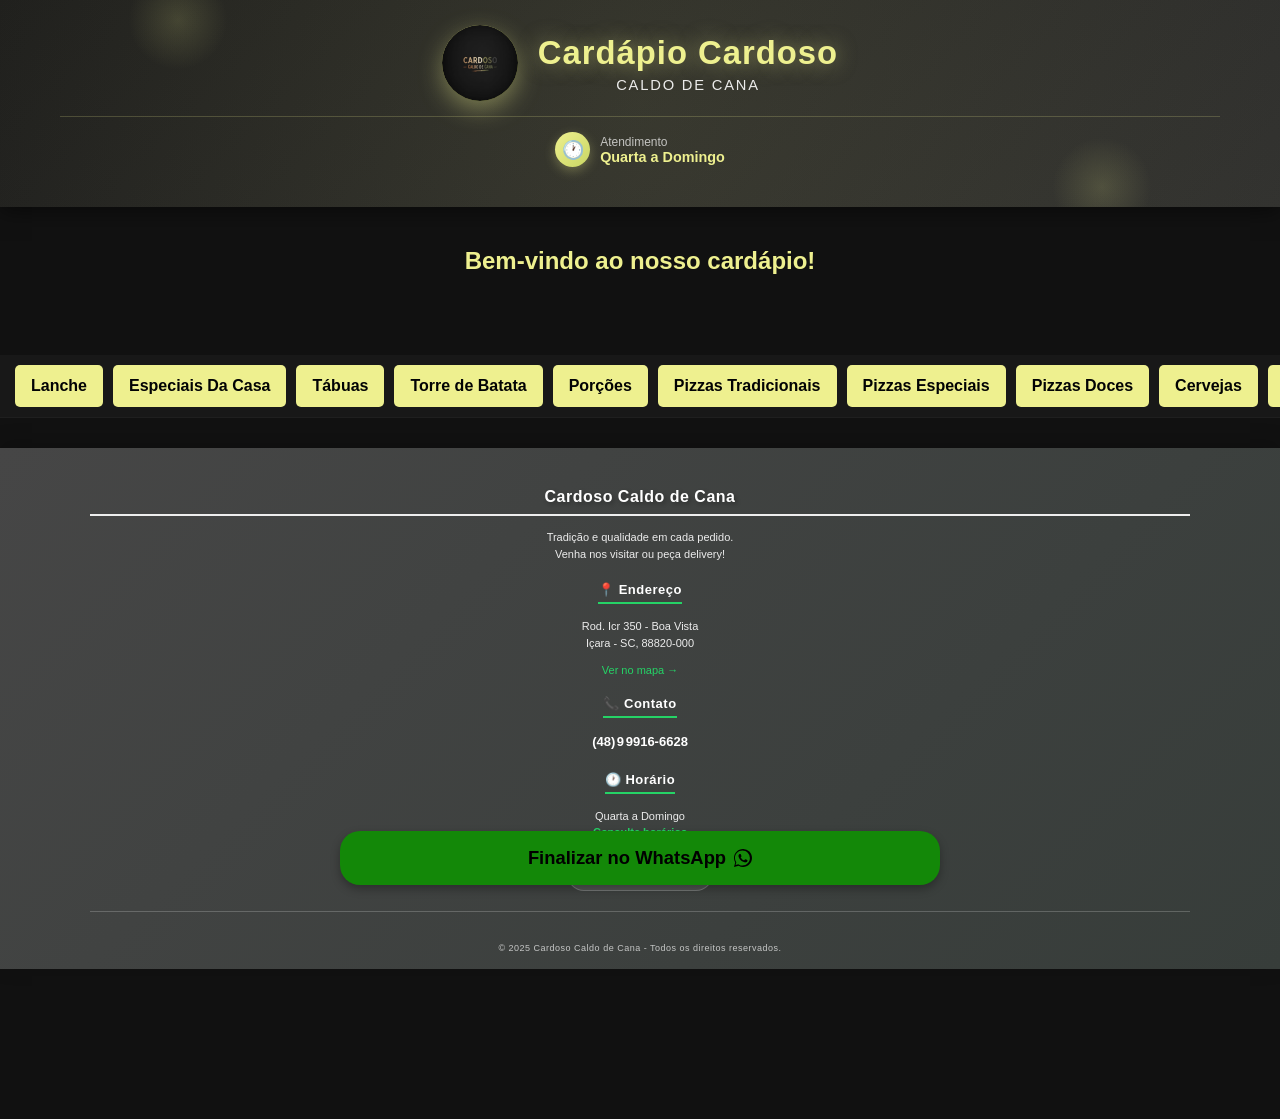
==== commit 83cef34d: "melhoria geral, projeto finalizado" ====
--- a/index.html
+++ b/index.html
@@ -10,1595 +10,1617 @@
 
 <body>
     <header>
-        <h1>Cardápio Cardoso Caldo De Cana</h1>
+        <div class="header-decoration decoration-1"></div>
+        <div class="header-decoration decoration-2"></div>
+
+        <div class="header-container">
+            <div class="header-top">
+                <div class="logo-circle">
+                    <img src="img/logocardosoo.png" alt="Logo Cardoso Caldo de Cana">
+                </div>
+
+                <div class="header-title">
+                    <h1>Cardápio Cardoso</h1>
+                    <div class="header-subtitle">CALDO DE CANA</div>
+                </div>
+            </div>
+
+            <div class="header-info">
+                <div class="info-item">
+                    <div class="info-icon">🕐</div>
+                    <div class="info-text">
+                        <span class="info-label">Atendimento</span>
+                        <span class="info-value">Quarta a Domingo</span>
+                    </div>
+                </div>
+            </div>
+        </div>
     </header>
-    <img src="img/logocardosoo.png" alt="img-logo" class="logo">
-
-    <main>
-        <nav class="Container-button">
-            <button class="menu-btn" id="btn-lanches" onclick="openCategory('lanches')">Lanche</button>
-            <button class="menu-btn" id="btn-hamburguer" onclick="openCategory('hamburguer')">Especiais Da Casa</button>
-            <button class="menu-btn" id="btn-tabuas" onclick="openCategory('tabuas')">Tábuas</button>
-            <button class="menu-btn" id="btn-torre" onclick="openCategory('torre-batata')">Torre de Batata</button>
-            <button class="menu-btn" id="btn-porcoes" onclick="openCategory('porções')">Porções</button>
-            <button class="menu-btn" id="btn-pizzas-trad" onclick="openCategory('pizzas-trad')">Pizzas
-                Tradicionais</button>
-            <button class="menu-btn" id="btn-pizzas-especiais" onclick="openCategory('pizzas-especiais')">Pizzas
-                Especiais</button>
-            <button class="menu-btn" id="btn-pizzas-doces" onclick="openCategory('pizzas-doces')">Pizzas Doces</button>
-            <button class="menu-btn" id="btn-cervejas" onclick="openCategory('cervejas')">Cervejas</button>
-            <button class="menu-btn" id="btn-bebidas" onclick="openCategory('bebidas')">Bebidas</button>
-            <button class="menu-btn" id="btn-caipirinhas" onclick="openCategory('caipirinhas')">Caipirinhas</button>
-            <button class="menu-btn" id="btn-acai" onclick="openCategory('acai')">Açai</button>
-        </nav>
-
-        <section class="categoria lanches">
-            <img src="img/x-salada.png" alt="x-salada" class="categoria-img">
-            <ul>
-                <li class="com-input" data-price="14">Misto Quente<small>Pão,queijo,presunto e maionese.</small><input
-                        type="number" min="0" value="0" data-name="Misto Quente" data-price="14">
-                    <div class="remover-ingredientes">
-                        <label><input type="checkbox" value="Maionese">Sem Maionese</label>
-                    </div>
-                </li>
-                <li class="com-input" data-price="18">X Burguer(1 Carne)<small>Pão,carne,queijo,presunto e
-                        maionese.</small><input type="number" min="0" value="0" data-name="X Burguer(1 Carne)"
-                        data-price="18">
-                    <div class="remover-ingredientes">
-                        <label><input type="checkbox" value="Queijo">Sem Queijo</label>
-                        <label><input type="checkbox" value="Maionese">Sem Maionese</label>
-                    </div>
-                </li>
-                <li class="com-input" data-price="25">X Frango<small>Pão,frango,queijo,tomate,alface,milho,ervilha e
-                        maionese.</small><input type="number" min="0" value="0" data-name="X Frango" data-price="25">
-                    <div class="remover-ingredientes">
-                        <label><input type="checkbox" value="Queijo"> Sem Queijo</label>
-                        <label><input type="checkbox" value="Tomate"> Sem Tomate</label>
-                        <label><input type="checkbox" value="Alface"> Sem Alface</label>
-                        <label><input type="checkbox" value="Milho"> Sem Milho</label>
-                        <label><input type="checkbox" value="Ervilha"> Sem Ervilha</label>
-                        <label><input type="checkbox" value="Maionese">Sem Maionese</label>
-                    </div>
-                </li>
-                <li class="com-input" data-price="25">X
-                    Calabresa<small>Pão,calabresa,carne,presunto,queijo,tomate,alface,milho,ervilha e
-                        maionese.</small><input type="number" min="0" value="0" data-name="X Calabresa" data-price="25">
-                    <div class="remover-ingredientes">
-                        <label><input type="checkbox" value="Queijo"> Sem Queijo</label>
-                        <label><input type="checkbox" value="Tomate"> Sem Tomate</label>
-                        <label><input type="checkbox" value="Alface"> Sem Alface</label>
-                        <label><input type="checkbox" value="Milho"> Sem Milho</label>
-                        <label><input type="checkbox" value="Ervilha"> Sem Ervilha</label>
-                        <label><input type="checkbox" value="Maionese">Sem Maionese</label>
-                    </div>
-                </li>
-                <li class="com-input" data-price="29">X
-                    Coração<small>Pão,coração,carne,presunto,queijo,tomate,alface,milho,ervilha e
-                        maionese.</small><input type="number" min="0" value="0" data-name="X Coração" data-price="29">
-                    <div class="remover-ingredientes">
-                        <label><input type="checkbox" value="Queijo"> Sem Queijo</label>
-                        <label><input type="checkbox" value="Tomate"> Sem Tomate</label>
-                        <label><input type="checkbox" value="Alface"> Sem Alface</label>
-                        <label><input type="checkbox" value="Milho"> Sem Milho</label>
-                        <label><input type="checkbox" value="Ervilha"> Sem Ervilha</label>
-                        <label><input type="checkbox" value="Maionese">Sem Maionese</label>
-                    </div>
-                </li>
-                <li class="com-input" data-price="33">X Camarão<small>Pão,camarão,queijo,tomate,alface,milho,ervilha e
-                        maionese.</small><input type="number" min="0" value="0" data-name="X Camarão" data-price="33">
-                    <div class="remover-ingredientes">
-                        <label><input type="checkbox" value="Queijo"> Sem Queijo</label>
-                        <label><input type="checkbox" value="Tomate"> Sem Tomate</label>
-                        <label><input type="checkbox" value="Alface"> Sem Alface</label>
-                        <label><input type="checkbox" value="Milho"> Sem Milho</label>
-                        <label><input type="checkbox" value="Ervilha"> Sem Ervilha</label>
-                        <label><input type="checkbox" value="Maionese">Sem Maionese</label>
-                    </div>
-                </li>
-                <li class="com-input" data-price="22">X
-                    Salada<small>Pão,carne,queijo,presunto,tomate,alface,milho,ervilha e maionese.</small><input
-                        type="number" min="0" value="0" data-name="X Salada" data-price="22">
-                    <div class="remover-ingredientes">
-                        <label><input type="checkbox" value="Queijo"> Sem Queijo</label>
-                        <label><input type="checkbox" value="Tomate"> Sem Tomate</label>
-                        <label><input type="checkbox" value="Alface"> Sem Alface</label>
-                        <label><input type="checkbox" value="Milho"> Sem Milho</label>
-                        <label><input type="checkbox" value="Ervilha"> Sem Ervilha</label>
-                        <label><input type="checkbox" value="Maionese">Sem Maionese</label>
-                    </div>
-                </li>
-                <li class="com-input" data-price="21">X Burguer(2 Carnes)<small>Pão,carne,queijo,presunto e
-                        maionese.</small><input type="number" min="0" value="0" data-name="X Burguer(2 Carnes)"
-                        data-price="21">
-                    <div class="remover-ingredientes">
-                        <label><input type="checkbox" value="Queijo">Sem Queijo</label>
-                        <label><input type="checkbox" value="Mionese">Sem Maionese</label>
-                    </div>
-                </li>
-                <li class="com-input" data-price="27">X
-                    Bacon<small>Pão,bacon,carne,presunto,queijo,tomate,alface,milho,ervilha e maionese.</small><input
-                        type="number" min="0" value="0" data-name="X Bacon" data-price="27">
-                    <div class="remover-ingredientes">
-                        <label><input type="checkbox" value="Tomate"> Sem Tomate</label>
-                        <label><input type="checkbox" value="Alface"> Sem Alface</label>
-                        <label><input type="checkbox" value="Queijo"> Sem Milho</label>
-                        <label><input type="checkbox" value="Queijo"> Sem Ervilha</label>
-                        <label><input type="checkbox" value="Maionese"> Sem Maionese</label>
-                        <label><input type="checkbox" value="Queijo"> Sem Queijo</label>
-                    </div>
-                </li>
-                <li class="com-input" data-price="24">X
-                    Egg<small>Pão,ovo,carne,presunto,queijo,tomate,alface,milho,ervilha e maionese.</small><input
-                        type="number" min="0" value="0" data-name="X Egg" data-price="24">
-                    <div class="remover-ingredientes">
-                        <label><input type="checkbox" value="Queijo"> Sem Queijo</label>
-                        <label><input type="checkbox" value="Tomate"> Sem Tomate</label>
-                        <label><input type="checkbox" value="Alface"> Sem Alface</label>
-                        <label><input type="checkbox" value="Milho"> Sem Milho</label>
-                        <label><input type="checkbox" value="Ervilha"> Sem Ervilha</label>
-                        <label><input type="checkbox" value="Maionese">Sem Maionese</label>
-                    </div>
-                </li>
-                <li class="com-input" data-price="24">X
-                    Acebolado<small>Pão,cebola,carne,presunto,queijo,tomate,alface,milho,ervilha e
-                        maionese.</small><input type="number" min="0" value="0" data-name="X Acebolado" data-price="24">
-                    <div class="remover-ingredientes">
-                        <label><input type="checkbox" value="Queijo"> Sem Queijo</label>
-                        <label><input type="checkbox" value="Tomate"> Sem Tomate</label>
-                        <label><input type="checkbox" value="Alface"> Sem Alface</label>
-                        <label><input type="checkbox" value="Milho"> Sem Milho</label>
-                        <label><input type="checkbox" value="Ervilha"> Sem Ervilha</label>
-                        <label><input type="checkbox" value="Maionese">Sem Maionese</label>
-                    </div>
-                </li>
-                <li class="com-input" data-price="46">X Da
-                    Casa<small>Pão,maionese,carne,frango,calabresa,ovo,coração,bacon,presunto,queijo,saladas e
-                        grãos.</small><input type="number" min="0" value="0" data-name="X Da Casa" data-price="46">
-                    <div class="remover-ingredientes">
-                        <label><input type="checkbox" value="Queijo"> Sem Queijo</label>
-                        <label><input type="checkbox" value="Tomate"> Sem Tomate</label>
-                        <label><input type="checkbox" value="Alface"> Sem Alface</label>
-                        <label><input type="checkbox" value="Milho"> Sem Milho</label>
-                        <label><input type="checkbox" value="Ervilha"> Sem Ervilha</label>
-                        <label><input type="checkbox" value="Maionese">Sem Maionese</label>
-                    </div>
-                </li>
-                <li class="com-input" data-price="20">X Doce<small>Pão,chocolate,morango e bombom.</small><input
-                        type="number" min="0" value="0" data-name="X Doce" data-price="20"></li>
-
-                <h3>Adicionais</h3>
-                <li class="com-input" data-price="3">Partido<input type="checkbox" min="0" value="0" data-name="Partido"
-                        data-price="3"></li>
-                <li class="com-input" data-price="4">Gostinho<input type="checkbox" min="0" value="0"
-                        data-name="Gostinho" data-price="4"></li>
-                <li class="com-input" data-price="4">+ Carne<input type="checkbox" min="0" value="0" data-name="+ Carne"
-                        data-price="4"></li>
-                <li class="com-input" data-price="4">+ Frango<input type="checkbox" min="0" value="0"
-                        data-name="+ Frango" data-price="4"></li>
-                <li class="com-input" data-price="5">Calabresa<input type="checkbox" min="0" value="0"
-                        data-name="Calabresa" data-price="5"></li>
-                <li class="com-input" data-price="2">Grãos<input type="checkbox" min="0" value="0" data-name="Grãos"
-                        data-price="2"></li>
-                <li class="com-input" data-price="2">Salada<input type="checkbox" min="0" value="0" data-name="Salada"
-                        data-price="2"></li>
-                <li class="com-input" data-price="2">Queijo<input type="checkbox" min="0" value="0" data-name="Queijo"
-                        data-price="2"></li>
-                <li class="com-input" data-price="2">Ovo<input type="checkbox" min="0" value="0" data-name="Ovo"
-                        data-price="2"></li>
-                <li class="com-input" data-price="4">Coração<input type="checkbox" min="0" value="0" data-name="Coração"
-                        data-price="4"></li>
-            </ul>
-        </section>
-
-        <section class="categoria hamburguer">
-            <img src="img/hamburgue-especial.png" alt="hamburguer-especiais" class="categoria-img">
-            <ul>
-                <li class="com-input" data-price="30">Hamburguer
-                    Tradicional<small>Pão,carne,queijo,cheddar,salada,maionese e fritas.</small><input type="number"
-                        min="0" value="0" data-name="Hamburguer Tradicional" data-price="30">
-                    <div class="remover-ingredientes">
-                        <label><input type="checkbox" value="Salada"> Sem Salada</label>
-                        <label><input type="checkbox" value="Maionese">Sem Maionese</label>
-                    </div>
-                </li>
-                <li class="com-input" data-price="33">Hamburguer
-                    Bacon<small>Pão,carne,bacon,queijo,cheddar,salada,maionese e fritas.</small><input type="number"
-                        min="0" value="0" data-name="Hamburguer Bacon" data-price="33">
-                    <div class="remover-ingredientes">
-                        <label><input type="checkbox" value="Salada"> Sem Salada</label>
-                        <label><input type="checkbox" value="Maionese">Sem Maionese</label>
-                    </div>
-                </li>
-                <li class="com-input" data-price="37">Hamburguer da Casa<small>Pão,2 carnes,bacon,cebola
-                        caramelizada,queijo,cheddar,salada,maionese e fritas.</small><input type="number" min="0"
-                        value="0" data-name="Hamburguer da Casa" data-price="37">
-                    <div class="remover-ingredientes">
-                        <label><input type="checkbox" value="Salada"> Sem Salada</label>
-                        <label><input type="checkbox" value="Maionese">Sem Maionese</label>
-                    </div>
-                </li>
-                <li class="com-input" data-price="19">Hamburguer Kids<small>Pão,carne,queijo,cheddar,salada,molho
-                        especial,acompanha batata divertida.</small><input type="number" min="0" value="0"
-                        data-name="Hamburguer Kids" data-price="19">
-                    <div class="remover-ingredientes">
-                        <label><input type="checkbox" value="Salada"> Sem Salada</label>
-                        <label><input type="checkbox" value="Maionese">Sem Maionese</label>
-                        <label><input type="checkbox" value="Molho Especial">Sem Molho Especial</label>
-                    </div>
-                </li>
-            </ul>
-        </section>
-
-        <section class="categoria tabuas">
-            <img src="img/tábua.png" alt="tabua" class="categoria-img">
-            <ul>
-                <li class="preco-info">
-                    <p>Aipim,carne,calabresa,coração,frango,batata,cebola a milanesa,polenta,azeitona,pepino e ovo de
-                        codorna.</p>
-                    <p>P (R$76,00) M (R$100,00) G (R$115,00)</p>
-                    <div class="input-align">
-                        P <input type="number" min="0" value="0" data-name="Tábua P" data-price="76">
-                        M <input type="number" min="0" value="0" data-name="Tábua M" data-price="100">
-                        G <input type="number" min="0" value="0" data-name="Tábua G" data-price="115">
-                    </div>
-                </li>
-            </ul>
-        </section>
-
-        <section class="categoria torre-batata">
-            <img src="img/torre-batata.png" alt="torre-batata" class="categoria-img">
-            <ul>
-                <li class="preco-info">
-                    <p>Batata,bacon,calabresa,coração,queijo,requeijão e orégano.</p>
-                    <p>P (R$60,00) G (R$80,00)</p>
-                    <div class="input-align">
-                        P <input type="number" min="0" value="0" data-name="Torre-batata P" data-price="60">
-                        G <input type="number" min="0" value="0" data-name="Torre-batata G" data-price="80">
-                    </div>
-                </li>
-            </ul>
-        </section>
-
-        <section class="categoria porções">
-            <img src="img/porções.png" alt="porções" class="categoria-img">
-            <ul>
-                <li class="com-input" data-price="22">Batata Frita(500g)<input type="number" min="0" value="0"
-                        data-name="Batata Frita(500g)" data-price="22"></li>
-                <li class="com-input" data-price="32">Fritas com Bacon e cheddar(500g)<input type="number" min="0"
-                        value="0" data-name="Fritas com Bacon e cheddar(500g)" data-price="32"></li>
-                <li class="com-input" data-price="20">Aipim(500g)<input type="number" min="0" value="0"
-                        data-name="Aipim(500g)" data-price="20"></li>
-                <li class="com-input" data-price="23">Calabresa(400g)<input type="number" min="0" value="0"
-                        data-name="Calabresa(400g)" data-price="23"></li>
-                <li class="com-input" data-price="34">Carne(500g)<input type="number" min="0" value="0"
-                        data-name="Carne(500g)" data-price="34"></li>
-                <li class="com-input" data-price="54">Camarão Empanado(400g)<input type="number" min="0" value="0"
-                        data-name="Camarão Empanado(400g)" data-price="54"></li>
-                <li class="com-input" data-price="10">Casquinha de Sirí(UND)<input type="number" min="0" value="0"
-                        data-name="Casquinha de Sirí(UND)" data-price="10"></li>
-                <li class="com-input" data-price="18">Cebola Empanada<input type="number" min="0" value="0"
-                        data-name="Cebola Empanada" data-price="18"></li>
-                <li class="com-input" data-price="33">Coração + Pãozinho(400g)<input type="number" min="0" value="0"
-                        data-name="Coração + Pãozinho(400g)" data-price="33"></li>
-                <li class="com-input" data-price="35">Coxinha da Aza + Fritas<small>(6 unidades + 250g
-                        batatas)</small><input type="number" min="0" value="0" data-name="Coxinha da Aza + Fritas"
-                        data-price="35"></li>
-                <li class="com-input" data-price="31">Frango Xadrez + Pãozinho(400g)<input type="number" min="0"
-                        value="0" data-name="Frango Xadrez + Pãozinho(400g)" data-price="31"></li>
-                <li class="com-input" data-price="35">Filezinho de Frango + fritas<small>(450g + 250g
-                        batatas)</small><input type="number" min="0" value="0" data-name="Filezinho de Frango + fritas"
-                        data-price="35"></li>
-                <li class="com-input" data-price="34">Isca de Peixe(400g)<input type="number" min="0" value="0"
-                        data-name="Isca de Peixe(400g)" data-price="34"></li>
-                <li class="com-input" data-price="18">Polenta Frita(500g)<input type="number" min="0" value="0"
-                        data-name="Polenta Frita(500g)" data-price="18"></li>
-                <li class="com-input" data-price="18">Porção de Frios<input type="number" min="0" value="0"
-                        data-name="Porção de Frios" data-price="18"></li>
-                <li class="com-input" data-price="7">Porção de Pãozinho<input type="number" min="0" value="0"
-                        data-name="Porção de Pãozinho" data-price="7"></li>
-                <li class="com-input" data-price="15">Ovo de Codorna(24 UND)<input type="number" min="0" value="0"
-                        data-name="Ovo de Codorna(24 UND)" data-price="15"></li>
-            </ul>
-        </section>
-
-        <section class="categoria pizzas-trad">
-            <img src="img/pizzas-tradicionais.png" alt="pizza-tradicionais" class="categoria-img">
-            <ul>
-                <li class="com-input">Quatro Queijos<small>Molho de tomate,mussarela,parmesão,provolone,requeijão e
-                        orégano.</small>
-                    <div class="tamanhos">
-                        P <input type="number" min="0" value="0" data-name="Quatro Queijos P" data-price="45">
-                        M <input type="number" min="0" value="0" data-name="Quatro Queijos M" data-price="55">
-                        G <input type="number" min="0" value="0" data-name="Quatro Queijos G" data-price="65">
-                    </div>
-                    <!-- Pizza Meio a Meio -->
-                    <div class="pizza-meio-meio">
-                        <label>
-                            <input type="checkbox" class="chk-meio-meio"> Pizza Meio a Meio
-                        </label>
-                        <div class="sabores-meio-meio" style="display:none;">
-                            <label><input type="checkbox" value="Bacon"> Bacon</label>
-                            <label><input type="checkbox" value="Calabresa"> Calabresa</label>
-                            <label><input type="checkbox" value="Brócolis"> Brócolis</label>
-                            <label><input type="checkbox" value="Frango com Catupiry"> Frango com Catupiry</label>
-                            <label><input type="checkbox" value="Mista"> Mista</label>
-                            <label><input type="checkbox" value="Pasqualina"> Pasqualina</label>
-                            <label><input type="checkbox" value="Portuguesa"> Portuguesa</label>
-                            <label><input type="checkbox" value="Marguerita"> Marguerita</label>
-                            <label><input type="checkbox" value="Lombo Defumado"> Lombo Defumado</label>
-                            <label><input type="checkbox" value="Alho e Óleo"> Alho e Óleo</label>
-                            <label><input type="checkbox" value="Tomate Seco"> Tomate Seco</label>
-                            <label><input type="checkbox" value="Peperoni"> Peperoni</label>
-                            <label><input type="checkbox" value="Baiana"> Baiana</label>
-                            <label><input type="checkbox" value="Agridoce"> Agridoce</label>
-                        </div>
-                    </div>
-                </li>
-                <li class="com-input">Bacon<small>Molho de tomate,mussarela,milho,bacon fatiado,requeijão e
-                        orégano.</small>
-                    <div class="tamanhos">
-                        P <input type="number" min="0" value="0" data-name="Bacon P" data-price="45">
-                        M <input type="number" min="0" value="0" data-name="Bacon M" data-price="55">
-                        G <input type="number" min="0" value="0" data-name="Bacon G" data-price="65">
-                    </div>
-                    <!-- Pizza Meio a Meio -->
-                    <div class="pizza-meio-meio">
-                        <label>
-                            <input type="checkbox" class="chk-meio-meio"> Pizza Meio a Meio
-                        </label>
-                        <div class="sabores-meio-meio" style="display:none;">
-                            <label><input type="checkbox" value="Quatro Queijos"> Quatro Queijos</label>
-                            <label><input type="checkbox" value="Calabresa"> Calabresa</label>
-                            <label><input type="checkbox" value="Brócolis"> Brócolis</label>
-                            <label><input type="checkbox" value="Frango com Catupiry"> Frango com Catupiry</label>
-                            <label><input type="checkbox" value="Mista"> Mista</label>
-                            <label><input type="checkbox" value="Pasqualina"> Pasqualina</label>
-                            <label><input type="checkbox" value="Portuguesa"> Portuguesa</label>
-                            <label><input type="checkbox" value="Marguerita"> Marguerita</label>
-                            <label><input type="checkbox" value="Lombo Defumado"> Lombo Defumado</label>
-                            <label><input type="checkbox" value="Alho e Óleo"> Alho e Óleo</label>
-                            <label><input type="checkbox" value="Tomate Seco"> Tomate Seco</label>
-                            <label><input type="checkbox" value="Peperoni"> Peperoni</label>
-                            <label><input type="checkbox" value="Baiana"> Baiana</label>
-                            <label><input type="checkbox" value="Agridoce"> Agridoce</label>
-                        </div>
-                    </div>
-                </li>
-                </li>
-                <li class="com-input">Calabresa<small>Molho de tomate,mussarela,calabresa,cebola e orégano.</small>
-                    <div class="tamanhos">
-                        P <input type="number" min="0" value="0" data-name="Calabresa P" data-price="45">
-                        M <input type="number" min="0" value="0" data-name="Calabresa M" data-price="55">
-                        G <input type="number" min="0" value="0" data-name="Calabresa G" data-price="65">
-                    </div>
-                    <!-- Pizza Meio a Meio -->
-                    <div class="pizza-meio-meio">
-                        <label>
-                            <input type="checkbox" class="chk-meio-meio"> Pizza Meio a Meio
-                        </label>
-                        <div class="sabores-meio-meio" style="display:none;">
-                            <label><input type="checkbox" value="Quatro Queijos"> Quatro Queijos</label>
-                            <label><input type="checkbox" value="Bacon"> bacon</label>
-                            <label><input type="checkbox" value="Brócolis"> Brócolis</label>
-                            <label><input type="checkbox" value="Frango com Catupiry"> Frango com Catupiry</label>
-                            <label><input type="checkbox" value="Mista"> Mista</label>
-                            <label><input type="checkbox" value="Pasqualina"> Pasqualina</label>
-                            <label><input type="checkbox" value="Portuguesa"> Portuguesa</label>
-                            <label><input type="checkbox" value="Marguerita"> Marguerita</label>
-                            <label><input type="checkbox" value="Lombo Defumado"> Lombo Defumado</label>
-                            <label><input type="checkbox" value="Alho e Óleo"> Alho e Óleo</label>
-                            <label><input type="checkbox" value="Tomate Seco"> Tomate Seco</label>
-                            <label><input type="checkbox" value="Peperoni"> Peperoni</label>
-                            <label><input type="checkbox" value="Baiana"> Baiana</label>
-                            <label><input type="checkbox" value="Agridoce"> Agridoce</label>
-                        </div>
-                    </div>
-                </li>
-                <li class="com-input">Brócolis<small>Molho de tomate,mussarela,brócolis,tomate picado,requeijão e
-                        orégano.</small>
-                    <div class="tamanhos">
-                        P <input type="number" min="0" value="0" data-name="Brócolis P" data-price="45">
-                        M <input type="number" min="0" value="0" data-name="Brócolis M" data-price="55">
-                        G <input type="number" min="0" value="0" data-name="Brócolis G" data-price="65">
-                    </div>
-                    <!-- Pizza Meio a Meio -->
-                    <div class="pizza-meio-meio">
-                        <label>
-                            <input type="checkbox" class="chk-meio-meio"> Pizza Meio a Meio
-                        </label>
-                        <div class="sabores-meio-meio" style="display:none;">
-                            <label><input type="checkbox" value="Quatro Queijos"> Quatro Queijos</label>
-                            <label><input type="checkbox" value="Bacon"> bacon</label>
-                            <label><input type="checkbox" value="Calabresa"> Calabresa</label>
-                            <label><input type="checkbox" value="Frango com Catupiry"> Frango com Catupiry</label>
-                            <label><input type="checkbox" value="Mista"> Mista</label>
-                            <label><input type="checkbox" value="Pasqualina"> Pasqualina</label>
-                            <label><input type="checkbox" value="Portuguesa"> Portuguesa</label>
-                            <label><input type="checkbox" value="Marguerita"> Marguerita</label>
-                            <label><input type="checkbox" value="Lombo Defumado"> Lombo Defumado</label>
-                            <label><input type="checkbox" value="Alho e Óleo"> Alho e Óleo</label>
-                            <label><input type="checkbox" value="Tomate Seco"> Tomate Seco</label>
-                            <label><input type="checkbox" value="Peperoni"> Peperoni</label>
-                            <label><input type="checkbox" value="Baiana"> Baiana</label>
-                            <label><input type="checkbox" value="Agridoce"> Agridoce</label>
-                        </div>
-                    </div>
-                </li>
-                <li class="com-input">Frango com Catupiry<small>Molho de tomate,mussarela,frango,catupiry e
-                        orégano.</small>
-                    <div class="tamanhos">
-                        P <input type="number" min="0" value="0" data-name="Frango com Catupiry P" data-price="45">
-                        M <input type="number" min="0" value="0" data-name="Frango com Catupiry M" data-price="55">
-                        G <input type="number" min="0" value="0" data-name="Frango com Catupiry G" data-price="65">
-                    </div>
-                    <!-- Pizza Meio a Meio -->
-                    <div class="pizza-meio-meio">
-                        <label>
-                            <input type="checkbox" class="chk-meio-meio"> Pizza Meio a Meio
-                        </label>
-                        <div class="sabores-meio-meio" style="display:none;">
-                            <label><input type="checkbox" value="Quatro Queijos"> Quatro Queijos</label>
-                            <label><input type="checkbox" value="Bacon"> bacon</label>
-                            <label><input type="checkbox" value="Brócolis"> Brócolis</label>
-                            <label><input type="checkbox" value="Calabresa"> calabresa</label>
-                            <label><input type="checkbox" value="Mista"> Mista</label>
-                            <label><input type="checkbox" value="Pasqualina"> Pasqualina</label>
-                            <label><input type="checkbox" value="Portuguesa"> Portuguesa</label>
-                            <label><input type="checkbox" value="Marguerita"> Marguerita</label>
-                            <label><input type="checkbox" value="Lombo Defumado"> Lombo Defumado</label>
-                            <label><input type="checkbox" value="Alho e Óleo"> Alho e Óleo</label>
-                            <label><input type="checkbox" value="Tomate Seco"> Tomate Seco</label>
-                            <label><input type="checkbox" value="Peperoni"> Peperoni</label>
-                            <label><input type="checkbox" value="Baiana"> Baiana</label>
-                            <label><input type="checkbox" value="Agridoce"> Agridoce</label>
-                        </div>
-                    </div>
-                </li>
-                <li class="com-input">Mista<small>Molho de tomate,mussarela,presunto,milho,ervilha,tomates
-                        picados,frango,ovo e orégano.</small>
-                    <div class="tamanhos">
-                        P <input type="number" min="0" value="0" data-name="Mista P" data-price="45">
-                        M <input type="number" min="0" value="0" data-name="Mista M" data-price="55">
-                        G <input type="number" min="0" value="0" data-name="Mista G" data-price="65">
-                    </div>
-                    <!-- Pizza Meio a Meio -->
-                    <div class="pizza-meio-meio">
-                        <label>
-                            <input type="checkbox" class="chk-meio-meio"> Pizza Meio a Meio
-                        </label>
-                        <div class="sabores-meio-meio" style="display:none;">
-                            <label><input type="checkbox" value="Quatro Queijos"> Quatro Queijos</label>
-                            <label><input type="checkbox" value="Bacon"> bacon</label>
-                            <label><input type="checkbox" value="Brócolis"> Brócolis</label>
-                            <label><input type="checkbox" value="Frango com Catupiry"> Frango com Catupiry</label>
-                            <label><input type="checkbox" value="Calabresa"> Calabresa</label>
-                            <label><input type="checkbox" value="Pasqualina"> Pasqualina</label>
-                            <label><input type="checkbox" value="Portuguesa"> Portuguesa</label>
-                            <label><input type="checkbox" value="Marguerita"> Marguerita</label>
-                            <label><input type="checkbox" value="Lombo Defumado"> Lombo Defumado</label>
-                            <label><input type="checkbox" value="Alho e Óleo"> Alho e Óleo</label>
-                            <label><input type="checkbox" value="Tomate Seco"> Tomate Seco</label>
-                            <label><input type="checkbox" value="Peperoni"> Peperoni</label>
-                            <label><input type="checkbox" value="Baiana"> Baiana</label>
-                            <label><input type="checkbox" value="Agridoce"> Agridoce</label>
-                        </div>
-                    </div>
-                </li>
-                <li class="com-input">Pasqualina<small>Molho de tomate,mussarela,bacon
-                        crocante,parmesão,provolone,requeijão e orégano.</small>
-                    <div class="tamanhos">
-                        P <input type="number" min="0" value="0" data-name="Pasqualina P" data-price="45">
-                        M <input type="number" min="0" value="0" data-name="Pasqualina M" data-price="55">
-                        G <input type="number" min="0" value="0" data-name="Pasqualina G" data-price="65">
-                    </div>
-                    <!-- Pizza Meio a Meio -->
-                    <div class="pizza-meio-meio">
-                        <label>
-                            <input type="checkbox" class="chk-meio-meio"> Pizza Meio a Meio
-                        </label>
-                        <div class="sabores-meio-meio" style="display:none;">
-                            <label><input type="checkbox" value="Quatro Queijos"> Quatro Queijos</label>
-                            <label><input type="checkbox" value="Bacon"> bacon</label>
-                            <label><input type="checkbox" value="Brócolis"> Brócolis</label>
-                            <label><input type="checkbox" value="Frango com Catupiry"> Frango com Catupiry</label>
-                            <label><input type="checkbox" value="Mista"> Mista</label>
-                            <label><input type="checkbox" value="Calabresa"> Calabresa</label>
-                            <label><input type="checkbox" value="Portuguesa"> Portuguesa</label>
-                            <label><input type="checkbox" value="Marguerita"> Marguerita</label>
-                            <label><input type="checkbox" value="Lombo Defumado"> Lombo Defumado</label>
-                            <label><input type="checkbox" value="Alho e Óleo"> Alho e Óleo</label>
-                            <label><input type="checkbox" value="Tomate Seco"> Tomate Seco</label>
-                            <label><input type="checkbox" value="Peperoni"> Peperoni</label>
-                            <label><input type="checkbox" value="Baiana"> Baiana</label>
-                            <label><input type="checkbox" value="Agridoce"> Agridoce</label>
-                        </div>
-                    </div>
-                </li>
-                <li class="com-input">Portuguesa<small>Molho de tomate,mussarela,presunto,tomates
-                        picados,pimentão,cebola,ovo,azeitona preta e orégano.</small>
-                    <div class="tamanhos">
-                        P <input type="number" min="0" value="0" data-name="Portuguesa P" data-price="45">
-                        M <input type="number" min="0" value="0" data-name="Portuguesa M" data-price="55">
-                        G <input type="number" min="0" value="0" data-name="Portuguesa G" data-price="65">
-                    </div>
-                    <!-- Pizza Meio a Meio -->
-                    <div class="pizza-meio-meio">
-                        <label>
-                            <input type="checkbox" class="chk-meio-meio"> Pizza Meio a Meio
-                        </label>
-                        <div class="sabores-meio-meio" style="display:none;">
-                            <label><input type="checkbox" value="Quatro Queijos"> Quatro Queijos</label>
-                            <label><input type="checkbox" value="Bacon"> bacon</label>
-                            <label><input type="checkbox" value="Brócolis"> Brócolis</label>
-                            <label><input type="checkbox" value="Frango com Catupiry"> Frango com Catupiry</label>
-                            <label><input type="checkbox" value="Mista"> Mista</label>
-                            <label><input type="checkbox" value="Pasqualina"> Pasqualina</label>
-                            <label><input type="checkbox" value="Calabresa"> Calabresa</label>
-                            <label><input type="checkbox" value="Marguerita"> Marguerita</label>
-                            <label><input type="checkbox" value="Lombo Defumado"> Lombo Defumado</label>
-                            <label><input type="checkbox" value="Alho e Óleo"> Alho e Óleo</label>
-                            <label><input type="checkbox" value="Tomate Seco"> Tomate Seco</label>
-                            <label><input type="checkbox" value="Peperoni"> Peperoni</label>
-                            <label><input type="checkbox" value="Baiana"> Baiana</label>
-                            <label><input type="checkbox" value="Agridoce"> Agridoce</label>
-                        </div>
-                    </div>
-                </li>
-                <li class="com-input">Marguerita<small>Molho de tomate,mussarela,tomate em rodelas e manjericão.</small>
-                    <div class="tamanhos">
-                        P <input type="number" min="0" value="0" data-name="Marguerita P" data-price="45">
-                        M <input type="number" min="0" value="0" data-name="Marguerita M" data-price="55">
-                        G <input type="number" min="0" value="0" data-name="Marguerita G" data-price="65">
-                    </div>
-                    <!-- Pizza Meio a Meio -->
-                    <div class="pizza-meio-meio">
-                        <label>
-                            <input type="checkbox" class="chk-meio-meio"> Pizza Meio a Meio
-                        </label>
-                        <div class="sabores-meio-meio" style="display:none;">
-                            <label><input type="checkbox" value="Quatro Queijos"> Quatro Queijos</label>
-                            <label><input type="checkbox" value="Bacon"> bacon</label>
-                            <label><input type="checkbox" value="Brócolis"> Brócolis</label>
-                            <label><input type="checkbox" value="Frango com Catupiry"> Frango com Catupiry</label>
-                            <label><input type="checkbox" value="Mista"> Mista</label>
-                            <label><input type="checkbox" value="Pasqualina"> Pasqualina</label>
-                            <label><input type="checkbox" value="Portuguesa"> Portuguesa</label>
-                            <label><input type="checkbox" value="Calabresa"> Calabresa</label>
-                            <label><input type="checkbox" value="Lombo Defumado"> Lombo Defumado</label>
-                            <label><input type="checkbox" value="Alho e Óleo"> Alho e Óleo</label>
-                            <label><input type="checkbox" value="Tomate Seco"> Tomate Seco</label>
-                            <label><input type="checkbox" value="Peperoni"> Peperoni</label>
-                            <label><input type="checkbox" value="Baiana"> Baiana</label>
-                            <label><input type="checkbox" value="Agridoce"> Agridoce</label>
-                        </div>
-                    </div>
-                </li>
-                <li class="com-input">Lombo Defumado<small>Molho de tomate,mussarela,lombo defumado,bacon
-                        fatiado,requeijão e orégano.</small>
-                    <div class="tamanhos">
-                        P <input type="number" min="0" value="0" data-name="Lombo Defumado P" data-price="45">
-                        M <input type="number" min="0" value="0" data-name="Lombo Defumado M" data-price="55">
-                        G <input type="number" min="0" value="0" data-name="Lombo Defumado G" data-price="65">
-                    </div>
-                    <!-- Pizza Meio a Meio -->
-                    <div class="pizza-meio-meio">
-                        <label>
-                            <input type="checkbox" class="chk-meio-meio"> Pizza Meio a Meio
-                        </label>
-                        <div class="sabores-meio-meio" style="display:none;">
-                            <label><input type="checkbox" value="Quatro Queijos"> Quatro Queijos</label>
-                            <label><input type="checkbox" value="Bacon"> bacon</label>
-                            <label><input type="checkbox" value="Brócolis"> Brócolis</label>
-                            <label><input type="checkbox" value="Frango com Catupiry"> Frango com Catupiry</label>
-                            <label><input type="checkbox" value="Mista"> Mista</label>
-                            <label><input type="checkbox" value="Pasqualina"> Pasqualina</label>
-                            <label><input type="checkbox" value="Portuguesa"> Portuguesa</label>
-                            <label><input type="checkbox" value="Marguerita"> Marguerita</label>
-                            <label><input type="checkbox" value="Calabresa"> Calabresa</label>
-                            <label><input type="checkbox" value="Alho e Óleo"> Alho e Óleo</label>
-                            <label><input type="checkbox" value="Tomate Seco"> Tomate Seco</label>
-                            <label><input type="checkbox" value="Peperoni"> Peperoni</label>
-                            <label><input type="checkbox" value="Baiana"> Baiana</label>
-                            <label><input type="checkbox" value="Agridoce"> Agridoce</label>
-                        </div>
-                    </div>
-                </li>
-                <li class="com-input">Alho e Óleo<small>Molho de tomate,mussarela,alho crocante e orégano.</small>
-                    <div class="tamanhos">
-                        P <input type="number" min="0" value="0" data-name="Alho e Óleo P" data-price="45">
-                        M <input type="number" min="0" value="0" data-name="Alho e Óleo M" data-price="55">
-                        G <input type="number" min="0" value="0" data-name="Alho e Óleo G" data-price="65">
-                    </div>
-                    <!-- Pizza Meio a Meio -->
-                    <div class="pizza-meio-meio">
-                        <label>
-                            <input type="checkbox" class="chk-meio-meio"> Pizza Meio a Meio
-                        </label>
-                        <div class="sabores-meio-meio" style="display:none;">
-                            <label><input type="checkbox" value="Quatro Queijos"> Quatro Queijos</label>
-                            <label><input type="checkbox" value="Bacon"> bacon</label>
-                            <label><input type="checkbox" value="Brócolis"> Brócolis</label>
-                            <label><input type="checkbox" value="Frango com Catupiry"> Frango com Catupiry</label>
-                            <label><input type="checkbox" value="Mista"> Mista</label>
-                            <label><input type="checkbox" value="Pasqualina"> Pasqualina</label>
-                            <label><input type="checkbox" value="Portuguesa"> Portuguesa</label>
-                            <label><input type="checkbox" value="Marguerita"> Marguerita</label>
-                            <label><input type="checkbox" value="Lombo Defumado"> Lombo Defumado</label>
-                            <label><input type="checkbox" value="Calabresa"> Calabresa</label>
-                            <label><input type="checkbox" value="Tomate Seco"> Tomate Seco</label>
-                            <label><input type="checkbox" value="Peperoni"> Peperoni</label>
-                            <label><input type="checkbox" value="Baiana"> Baiana</label>
-                            <label><input type="checkbox" value="Agridoce"> Agridoce</label>
-                        </div>
-                    </div>
-                </li>
-                <li class="com-input">Tomate Seco<small>Molho de tomate,mussarela,tomate seco e rúcula.</small>
-                    <div class="tamanhos">
-                        P <input type="number" min="0" value="0" data-name="Tomate Seco P" data-price="45">
-                        M <input type="number" min="0" value="0" data-name="Tomate Seco M" data-price="55">
-                        G <input type="number" min="0" value="0" data-name="Tomate Seco G" data-price="65">
-                    </div>
-                    <!-- Pizza Meio a Meio -->
-                    <div class="pizza-meio-meio">
-                        <label>
-                            <input type="checkbox" class="chk-meio-meio"> Pizza Meio a Meio
-                        </label>
-                        <div class="sabores-meio-meio" style="display:none;">
-                            <label><input type="checkbox" value="Quatro Queijos"> Quatro Queijos</label>
-                            <label><input type="checkbox" value="Bacon"> bacon</label>
-                            <label><input type="checkbox" value="Brócolis"> Brócolis</label>
-                            <label><input type="checkbox" value="Frango com Catupiry"> Frango com Catupiry</label>
-                            <label><input type="checkbox" value="Mista"> Mista</label>
-                            <label><input type="checkbox" value="Pasqualina"> Pasqualina</label>
-                            <label><input type="checkbox" value="Portuguesa"> Portuguesa</label>
-                            <label><input type="checkbox" value="Marguerita"> Marguerita</label>
-                            <label><input type="checkbox" value="Lombo Defumado"> Lombo Defumado</label>
-                            <label><input type="checkbox" value="Alho e Óleo"> Alho e Óleo</label>
-                            <label><input type="checkbox" value="Calabresa"> Calabresa</label>
-                            <label><input type="checkbox" value="Peperoni"> Peperoni</label>
-                            <label><input type="checkbox" value="Baiana"> Baiana</label>
-                            <label><input type="checkbox" value="Agridoce"> Agridoce</label>
-                        </div>
-                    </div>
-                </li>
-                <li class="com-input">Peperoni<small>Molho de tomate,mussarela,peperoni,parmesão e orégano.</small>
-                    <div class="tamanhos">
-                        P <input type="number" min="0" value="0" data-name="Peperoni P" data-price="45">
-                        M <input type="number" min="0" value="0" data-name="Peperoni M" data-price="55">
-                        G <input type="number" min="0" value="0" data-name="Peperoni G" data-price="65">
-                    </div>
-                    <!-- Pizza Meio a Meio -->
-                    <div class="pizza-meio-meio">
-                        <label>
-                            <input type="checkbox" class="chk-meio-meio"> Pizza Meio a Meio
-                        </label>
-                        <div class="sabores-meio-meio" style="display:none;">
-                            <label><input type="checkbox" value="Quatro Queijos"> Quatro Queijos</label>
-                            <label><input type="checkbox" value="Bacon"> bacon</label>
-                            <label><input type="checkbox" value="Brócolis"> Brócolis</label>
-                            <label><input type="checkbox" value="Frango com Catupiry"> Frango com Catupiry</label>
-                            <label><input type="checkbox" value="Mista"> Mista</label>
-                            <label><input type="checkbox" value="Pasqualina"> Pasqualina</label>
-                            <label><input type="checkbox" value="Portuguesa"> Portuguesa</label>
-                            <label><input type="checkbox" value="Marguerita"> Marguerita</label>
-                            <label><input type="checkbox" value="Lombo Defumado"> Lombo Defumado</label>
-                            <label><input type="checkbox" value="Alho e Óleo"> Alho e Óleo</label>
-                            <label><input type="checkbox" value="Tomate Seco"> Tomate Seco</label>
-                            <label><input type="checkbox" value="Calabresa"> Calabresa</label>
-                            <label><input type="checkbox" value="Baiana"> Baiana</label>
-                            <label><input type="checkbox" value="Agridoce"> Agridoce</label>
-                        </div>
-                    </div>
-                </li>
-                <li class="com-input">Baiana<small>Molho de tomate,mussarela,calabresa ralada,cebola,azeitona preta e
-                        molho de pimenta.</small>
-                    <div class="tamanhos">
-                        P <input type="number" min="0" value="0" data-name="Baiana P" data-price="45">
-                        M <input type="number" min="0" value="0" data-name="Baiana M" data-price="55">
-                        G <input type="number" min="0" value="0" data-name="Baiana G" data-price="65">
-                    </div>
-                    <!-- Pizza Meio a Meio -->
-                    <div class="pizza-meio-meio">
-                        <label>
-                            <input type="checkbox" class="chk-meio-meio"> Pizza Meio a Meio
-                        </label>
-                        <div class="sabores-meio-meio" style="display:none;">
-                            <label><input type="checkbox" value="Quatro Queijos"> Quatro Queijos</label>
-                            <label><input type="checkbox" value="Bacon"> bacon</label>
-                            <label><input type="checkbox" value="Brócolis"> Brócolis</label>
-                            <label><input type="checkbox" value="Frango com Catupiry"> Frango com Catupiry</label>
-                            <label><input type="checkbox" value="Mista"> Mista</label>
-                            <label><input type="checkbox" value="Pasqualina"> Pasqualina</label>
-                            <label><input type="checkbox" value="Portuguesa"> Portuguesa</label>
-                            <label><input type="checkbox" value="Marguerita"> Marguerita</label>
-                            <label><input type="checkbox" value="Lombo Defumado"> Lombo Defumado</label>
-                            <label><input type="checkbox" value="Alho e Óleo"> Alho e Óleo</label>
-                            <label><input type="checkbox" value="Tomate Seco"> Tomate Seco</label>
-                            <label><input type="checkbox" value="Peperoni"> Peperoni</label>
-                            <label><input type="checkbox" value="Calabresa"> Calabresa</label>
-                            <label><input type="checkbox" value="Agridoce"> Agridoce</label>
-                        </div>
-                    </div>
-                </li>
-                <li class="com-input">Agridoce<small>Molho de tomate,mussarela,lombo defumado,abacaxi e geleia de
-                        pimenta.</small>
-                    <div class="tamanhos">
-                        P <input type="number" min="0" value="0" data-name="Agridoce P" data-price="45">
-                        M <input type="number" min="0" value="0" data-name="Agridoce M" data-price="55">
-                        G <input type="number" min="0" value="0" data-name="Agridoce G" data-price="65">
-                    </div>
-                    <!-- Pizza Meio a Meio -->
-                    <div class="pizza-meio-meio">
-                        <label>
-                            <input type="checkbox" class="chk-meio-meio"> Pizza Meio a Meio
-                        </label>
-                        <div class="sabores-meio-meio" style="display:none;">
-                            <label><input type="checkbox" value="Quatro Queijos"> Quatro Queijos</label>
-                            <label><input type="checkbox" value="Bacon"> bacon</label>
-                            <label><input type="checkbox" value="Brócolis"> Brócolis</label>
-                            <label><input type="checkbox" value="Frango com Catupiry"> Frango com Catupiry</label>
-                            <label><input type="checkbox" value="Mista"> Mista</label>
-                            <label><input type="checkbox" value="Pasqualina"> Pasqualina</label>
-                            <label><input type="checkbox" value="Portuguesa"> Portuguesa</label>
-                            <label><input type="checkbox" value="Marguerita"> Marguerita</label>
-                            <label><input type="checkbox" value="Lombo Defumado"> Lombo Defumado</label>
-                            <label><input type="checkbox" value="Alho e Óleo"> Alho e Óleo</label>
-                            <label><input type="checkbox" value="Tomate Seco"> Tomate Seco</label>
-                            <label><input type="checkbox" value="Peperoni"> Peperoni</label>
-                            <label><input type="checkbox" value="Baiana"> Baiana</label>
-                            <label><input type="checkbox" value="Calabresa"> Calabresa</label>
-                        </div>
-                    </div>
-                </li>
-
-                <li class="preco-info">
-                    <h3>Preço Pizzas Tradicionais</h3>
-                    <p>P (R$45,00) M (R$55,00) G (R$65,00)</p>
-                </li>
-
-                <li class="borda-info">
-                    <h3>Borda Recheada</h3>
-                    <div class="borda-principal">
-                        <label>
-                            <input type="checkbox" id="quer-borda">
-                            <strong>Quer borda recheada?</strong>
-                        </label>
-                    </div>
-                    <p>P (R$8,00) M(R$10,00) G(R$12,00)</p>
-                    <div class="input-align">
-                        P <input type="number" min="0" value="0" data-name="Borda P" data-price="8">
-                        M <input type="number" min="0" value="0" data-name="Borda M" data-price="10">
-                        G <input type="number" min="0" value="0" data-name="Borda G" data-price="12">
-                    </div>
-
-                    <div class="sabor-borda">
-                        <label><input type="checkbox" name="borda" value="Catupiry">Catupiry</label>
-                        <label><input type="checkbox" name="borda" value="cheddar">cheddar</label>
-                        <label><input type="checkbox" name="borda" value="Doce de leite">Doce de leite</label>
-                        <label><input type="checkbox" name="borda" value="Creme de avelã">Creme de avelã</label>
-                        <label><input type="checkbox" name="borda" value="chocolate branco">chocolate branco</label>
-                        <label><input type="checkbox" name="borda" value="chocolate preto">Chocolate preto</label>
-                    </div>
-                </li>
-            </ul>
-        </section>
-
-        <section class="categoria pizzas-especiais">
-            <img src="img/pizzas-especiais.png" alt="pizzas-especiais" class="categoria-img">
-            <ul>
-                <li class="com-input">Frango Especial<small>Molho de tomate,mussarela,frango,bacon crocante,tomates
-                        picados,requeijão,azeitona preta e orégano.</small>
-                    <div class="tamanhos">
-                        P <input type="number" min="0" value="0" data-name="Frango Especial P" data-price="53">
-                        M <input type="number" min="0" value="0" data-name="Frango Especial M" data-price="64">
-                        G <input type="number" min="0" value="0" data-name="Frango Especial G" data-price="78">
-                    </div>
-                    <!-- Pizza Meio a Meio -->
-                    <div class="pizza-meio-meio">
-                        <label>
-                            <input type="checkbox" class="chk-meio-meio"> Pizza Meio a Meio
-                        </label>
-                        <div class="sabores-meio-meio" style="display:none;">
-                            <label><input type="checkbox" value="Brócolis Especial"> Brócolis Especial</label>
-                            <label><input type="checkbox" value="Calabresa Especial"> Calabresa Especial</label>
-                            <label><input type="checkbox" value="Palmito"> Palmito</label>
-                            <label><input type="checkbox" value="Strogonoff de Carne"> Strogonoff de Carne</label>
-                            <label><input type="checkbox" value="Americana"> Americana</label>
-                            <label><input type="checkbox" value="Alcatra com Doritos"> </label>
-                            <label><input type="checkbox" value="Coração Acebolado"> Coração Acebolado</label>
-                            <label><input type="checkbox" value="Camarão ao Molho"> Camarão ao Molho</label>
-                            <label><input type="checkbox" value="Camarão Especial"> Camarão Especial</label>
-                        </div>
-                    </div>
-                </li>
-                <li class="com-input">Brócolis Especial<small>Molho de tomate,mussarela,brócolis,alho
-                        torrado,requeijão,azeitona preta e orégano.</small>
-                    <div class="tamanhos">
-                        P <input type="number" min="0" value="0" data-name="Brócolis Especial P" data-price="53">
-                        M <input type="number" min="0" value="0" data-name="Brócolis Especial M" data-price="64">
-                        G <input type="number" min="0" value="0" data-name="Brócolis Especial G" data-price="78">
-                    </div>
-                    <!-- Pizza Meio a Meio -->
-                    <div class="pizza-meio-meio">
-                        <label>
-                            <input type="checkbox" class="chk-meio-meio"> Pizza Meio a Meio
-                        </label>
-                        <div class="sabores-meio-meio" style="display:none;">
-                            <label><input type="checkbox" value="Frango Especial"> Frango Especial</label>
-                            <label><input type="checkbox" value="Calabresa Especial"> Calabresa Especial</label>
-                            <label><input type="checkbox" value="Palmito"> Palmito</label>
-                            <label><input type="checkbox" value="Strogonoff de Carne"> Strogonoff de Carne</label>
-                            <label><input type="checkbox" value="Americana"> Americana</label>
-                            <label><input type="checkbox" value="Alcatra com Doritos"> </label>
-                            <label><input type="checkbox" value="Coração Acebolado"> Coração Acebolado</label>
-                            <label><input type="checkbox" value="Camarão ao Molho"> Camarão ao Molho</label>
-                            <label><input type="checkbox" value="Camarão Especial"> Camarão Especial</label>
-
-                        </div>
-                    </div>
-                </li>
-                <li class="com-input">Calabresa Especial<small>Molho de tomate,mussarela,calabresa,tomates
-                        picados,azeitona preta,cebola e orégano.</small>
-                    <div class="tamanhos">
-                        P <input type="number" min="0" value="0" data-name="Calabresa Especial P" data-price="53">
-                        M <input type="number" min="0" value="0" data-name="Calabresa Especial M" data-price="64">
-                        G <input type="number" min="0" value="0" data-name="Calabresa Especial G" data-price="78">
-                    </div>
-                    <!-- Pizza Meio a Meio -->
-                    <div class="pizza-meio-meio">
-                        <label>
-                            <input type="checkbox" class="chk-meio-meio"> Pizza Meio a Meio
-                        </label>
-                        <div class="sabores-meio-meio" style="display:none;">
-                            <label><input type="checkbox" value="Brócolis Especial"> Brócolis Especial</label>
-                            <label><input type="checkbox" value="Frango Especial"> Frango Especial</label>
-                            <label><input type="checkbox" value="Palmito"> Palmito</label>
-                            <label><input type="checkbox" value="Strogonoff de Carne"> Strogonoff de Carne</label>
-                            <label><input type="checkbox" value="Americana"> Americana</label>
-                            <label><input type="checkbox" value="Alcatra com Doritos"> </label>
-                            <label><input type="checkbox" value="Coração Acebolado"> Coração Acebolado</label>
-                            <label><input type="checkbox" value="Camarão ao Molho"> Camarão ao Molho</label>
-                            <label><input type="checkbox" value="Camarão Especial"> Camarão Especial</label>
-
-                        </div>
-                    </div>
-                </li>
-                <li class="com-input">Palmito<small>Molho de tomate,mussarela,palmito,azeitona preta e
-                        requeijão.</small>
-                    <div class="tamanhos">
-                        P <input type="number" min="0" value="0" data-name="Palmito P" data-price="53">
-                        M <input type="number" min="0" value="0" data-name="Palmito M" data-price="64">
-                        G <input type="number" min="0" value="0" data-name="Palmito G" data-price="78">
-                    </div>
-                    <!-- Pizza Meio a Meio -->
-                    <div class="pizza-meio-meio">
-                        <label>
-                            <input type="checkbox" class="chk-meio-meio"> Pizza Meio a Meio
-                        </label>
-                        <div class="sabores-meio-meio" style="display:none;">
-                            <label><input type="checkbox" value="Brócolis Especial"> Brócolis Especial</label>
-                            <label><input type="checkbox" value="Calabresa Especial"> Calabresa Especial</label>
-                            <label><input type="checkbox" value="Frango Especial"> Frango Especial</label>
-                            <label><input type="checkbox" value="Strogonoff de Carne"> Strogonoff de Carne</label>
-                            <label><input type="checkbox" value="Americana"> Americana</label>
-                            <label><input type="checkbox" value="Alcatra com Doritos"> </label>
-                            <label><input type="checkbox" value="Coração Acebolado"> Coração Acebolado</label>
-                            <label><input type="checkbox" value="Camarão ao Molho"> Camarão ao Molho</label>
-                            <label><input type="checkbox" value="Camarão Especial"> Camarão Especial</label>
-
-                        </div>
-                    </div>
-                </li>
-                <li class="com-input">Strogonoff de Carne<small>Molho de tomate,mussarela,strogonoff de carne e batata
-                        palha.</small>
-                    <div class="tamanhos">
-                        P <input type="number" min="0" value="0" data-name="Strogonoff de Carne P" data-price="53">
-                        M <input type="number" min="0" value="0" data-name="Strogonoff de Carne M" data-price="64">
-                        G <input type="number" min="0" value="0" data-name="Strogonoff de Carne G" data-price="78">
-                    </div>
-                    <!-- Pizza Meio a Meio -->
-                    <div class="pizza-meio-meio">
-                        <label>
-                            <input type="checkbox" class="chk-meio-meio"> Pizza Meio a Meio
-                        </label>
-                        <div class="sabores-meio-meio" style="display:none;">
-                            <label><input type="checkbox" value="Brócolis Especial"> Brócolis Especial</label>
-                            <label><input type="checkbox" value="Calabresa Especial"> Calabresa Especial</label>
-                            <label><input type="checkbox" value="Palmito"> Palmito</label>
-                            <label><input type="checkbox" value="Frango Especial"> Frango Especial</label>
-                            <label><input type="checkbox" value="Americana"> Americana</label>
-                            <label><input type="checkbox" value="Alcatra com Doritos"> </label>
-                            <label><input type="checkbox" value="Coração Acebolado"> Coração Acebolado</label>
-                            <label><input type="checkbox" value="Camarão ao Molho"> Camarão ao Molho</label>
-                            <label><input type="checkbox" value="Camarão Especial"> Camarão Especial</label>
-
-                        </div>
-                    </div>
-                </li>
-                <li class="com-input">Americana<small>Molho de tomate,mussarela,alcatra,batata frita,requeijão e
-                        orégano.</small>
-                    <div class="tamanhos">
-                        P <input type="number" min="0" value="0" data-name="Americana P" data-price="53">
-                        M <input type="number" min="0" value="0" data-name="Americana M" data-price="64">
-                        G <input type="number" min="0" value="0" data-name="Americana G" data-price="78">
-                    </div>
-                    <!-- Pizza Meio a Meio -->
-                    <div class="pizza-meio-meio">
-                        <label>
-                            <input type="checkbox" class="chk-meio-meio"> Pizza Meio a Meio
-                        </label>
-                        <div class="sabores-meio-meio" style="display:none;">
-                            <label><input type="checkbox" value="Brócolis Especial"> Brócolis Especial</label>
-                            <label><input type="checkbox" value="Calabresa Especial"> Calabresa Especial</label>
-                            <label><input type="checkbox" value="Palmito"> Palmito</label>
-                            <label><input type="checkbox" value="Strogonoff de Carne"> Strogonoff de Carne</label>
-                            <label><input type="checkbox" value="Frango Especial"> Frango Especial</label>
-                            <label><input type="checkbox" value="Alcatra com Doritos"> </label>
-                            <label><input type="checkbox" value="Coração Acebolado"> Coração Acebolado</label>
-                            <label><input type="checkbox" value="Camarão ao Molho"> Camarão ao Molho</label>
-                            <label><input type="checkbox" value="Camarão Especial"> Camarão Especial</label>
-
-                        </div>
-                    </div>
-                </li>
-                <li class="com-input">Alcatra com Doritos<small>Molho de tomate,mussarela,alcatra,cheddar e
-                        doritos.</small>
-                    <div class="tamanhos">
-                        P <input type="number" min="0" value="0" data-name="Alcatra com Doritos P" data-price="53">
-                        M <input type="number" min="0" value="0" data-name="Alcatra com Doritos M" data-price="64">
-                        G <input type="number" min="0" value="0" data-name="Alcatra com Doritos G" data-price="78">
-                    </div>
-                    <!-- Pizza Meio a Meio -->
-                    <div class="pizza-meio-meio">
-                        <label>
-                            <input type="checkbox" class="chk-meio-meio"> Pizza Meio a Meio
-                        </label>
-                        <div class="sabores-meio-meio" style="display:none;">
-                            <label><input type="checkbox" value="Brócolis Especial"> Brócolis Especial</label>
-                            <label><input type="checkbox" value="Calabresa Especial"> Calabresa Especial</label>
-                            <label><input type="checkbox" value="Palmito"> Palmito</label>
-                            <label><input type="checkbox" value="Strogonoff de Carne"> Strogonoff de Carne</label>
-                            <label><input type="checkbox" value="Americana"> Americana</label>
-                            <label><input type="checkbox" value="Frango Especial"> Frango Especial</label>
-                            <label><input type="checkbox" value="Coração Acebolado"> Coração Acebolado</label>
-                            <label><input type="checkbox" value="Camarão ao Molho"> Camarão ao Molho</label>
-                            <label><input type="checkbox" value="Camarão Especial"> Camarão Especial</label>
-
-                        </div>
-                    </div>
-                </li>
-                <li class="com-input">Coração Acebolado<small>Molho de tomate,mussarela,coração,cebola,requeijão e
-                        orégano.</small>
-                    <div class="tamanhos">
-                        P <input type="number" min="0" value="0" data-name="Coração Acebolado P" data-price="53">
-                        M <input type="number" min="0" value="0" data-name="Coração Acebolado M" data-price="64">
-                        G <input type="number" min="0" value="0" data-name="Coração Acebolado G" data-price="78">
-                    </div>
-                    <!-- Pizza Meio a Meio -->
-                    <div class="pizza-meio-meio">
-                        <label>
-                            <input type="checkbox" class="chk-meio-meio"> Pizza Meio a Meio
-                        </label>
-                        <div class="sabores-meio-meio" style="display:none;">
-                            <label><input type="checkbox" value="Brócolis Especial"> Brócolis Especial</label>
-                            <label><input type="checkbox" value="Calabresa Especial"> Calabresa Especial</label>
-                            <label><input type="checkbox" value="Palmito"> Palmito</label>
-                            <label><input type="checkbox" value="Strogonoff de Carne"> Strogonoff de Carne</label>
-                            <label><input type="checkbox" value="Americana"> Americana</label>
-                            <label><input type="checkbox" value="Alcatra com Doritos"> Alcatra com Doritos</label>
-                            <label><input type="checkbox" value="Frango Especial"> Frango Especial</label>
-                            <label><input type="checkbox" value="Camarão ao Molho"> Camarão ao Molho</label>
-                            <label><input type="checkbox" value="Camarão Especial"> Camarão Especial</label>
-
-                        </div>
-                    </div>
-                </li>
-                <li class="com-input">Camarão ao Molho<small>Molho de tomate,mussarela,camarão e molho especial da
-                        casa.</small>
-                    <div class="tamanhos">
-                        P <input type="number" min="0" value="0" data-name="Camarão ao Molho P" data-price="53">
-                        M <input type="number" min="0" value="0" data-name="Camarão ao Molho M" data-price="64">
-                        G <input type="number" min="0" value="0" data-name="Camarão ao Molho G" data-price="78">
-                    </div>
-                    <!-- Pizza Meio a Meio -->
-                    <div class="pizza-meio-meio">
-                        <label>
-                            <input type="checkbox" class="chk-meio-meio"> Pizza Meio a Meio
-                        </label>
-                        <div class="sabores-meio-meio" style="display:none;">
-                            <label><input type="checkbox" value="Brócolis Especial"> Brócolis Especial</label>
-                            <label><input type="checkbox" value="Calabresa Especial"> Calabresa Especial</label>
-                            <label><input type="checkbox" value="Palmito"> Palmito</label>
-                            <label><input type="checkbox" value="Strogonoff de Carne"> Strogonoff de Carne</label>
-                            <label><input type="checkbox" value="Americana"> Americana</label>
-                            <label><input type="checkbox" value="Alcatra com Doritos"> Alcatra com Doritos</label>
-                            <label><input type="checkbox" value="Coração Acebolado"> Coração Acebolado</label>
-                            <label><input type="checkbox" value="Frango Especial"> Frango Especial</label>
-                            <label><input type="checkbox" value="Camarão Especial"> Camarão Especial</label>
-
-                        </div>
-                    </div>
-                </li>
-                <li class="com-input">Camarão Especial<small>Molho de tomate,mussarela,camarão,requeijão,tempero verde e
-                        alho poró.</small>
-                    <div class="tamanhos">
-                        P <input type="number" min="0" value="0" data-name="Camarão Especial P" data-price="53">
-                        M <input type="number" min="0" value="0" data-name="Camarão Especial M" data-price="64">
-                        G <input type="number" min="0" value="0" data-name="Camarão Especial G" data-price="78">
-                    </div>
-                    <!-- Pizza Meio a Meio -->
-                    <div class="pizza-meio-meio">
-                        <label>
-                            <input type="checkbox" class="chk-meio-meio"> Pizza Meio a Meio
-                        </label>
-                        <div class="sabores-meio-meio" style="display:none;">
-                            <label><input type="checkbox" value="Brócolis Especial"> Brócolis Especial</label>
-                            <label><input type="checkbox" value="Calabresa Especial"> Calabresa Especial</label>
-                            <label><input type="checkbox" value="Palmito"> Palmito</label>
-                            <label><input type="checkbox" value="Strogonoff de Carne"> Strogonoff de Carne</label>
-                            <label><input type="checkbox" value="Americana"> Americana</label>
-                            <label><input type="checkbox" value="Alcatra com Doritos"> Alcatra com Doritos</label>
-                            <label><input type="checkbox" value="Coração Acebolado"> Coração Acebolado</label>
-                            <label><input type="checkbox" value="Camarão ao Molho"> Camarão ao Molho</label>
-                            <label><input type="checkbox" value="Frango Especial"> Frango Especial</label>
-
-                        </div>
-                    </div>
-                </li>
-
-                <li class="preco-info">
-                    <h3>Preço Pizzas Especiais</h3>
-                    <p>P (R$53,00) M (R$64,00) G (R$78,00)</p>
-                </li>
-
-                <li class="borda-info">
-                    <h3>Borda Recheada</h3>
-
-                    <div class="borda-principal">
-                        <label>
-                            <input type="checkbox" id="quer-borda">
-                            <strong>Quer borda recheada?</strong>
-                        </label>
-                    </div>
-                    <p>P (R$8,00) M(R$10,00) G(R$12,00)</p>
-                    <div class="input-align">
-                        P <input type="number" min="0" value="0" data-name="Borda P" data-price="8">
-                        M <input type="number" min="0" value="0" data-name="Borda M" data-price="10">
-                        G <input type="number" min="0" value="0" data-name="Borda G" data-price="12">
-                    </div>
-                    <div class="sabor-borda">
-                        <label><input type="checkbox" name="borda" value="Catupiry">Catupiry</label>
-                        <label><input type="checkbox" name="borda" value="cheddar">cheddar</label>
-                        <label><input type="checkbox" name="borda" value="Doce de leite">Doce de leite</label>
-                        <label><input type="checkbox" name="borda" value="Creme de avelã">Creme de avelã</label>
-                        <label><input type="checkbox" name="borda" value="chocolate branco">chocolate branco</label>
-                        <label><input type="checkbox" name="borda" value="chocolate preto">Chocolate preto</label>
-                    </div>
-                </li>
-            </ul>
-        </section>
-
-        <section class="categoria pizzas-doces">
-            <img src="img/pizzas-doces.png" alt="pizzas-doces" class="categoria-img">
-            <ul>
-                <li class="com-input">Chocolate Preto com Morango<small>Creme de leite,mussarela,chocolate forneável
-                        preto,lascas de morango e raspas de chocolate.</small>
-                    <div class="tamanhos">
-                        P <input type="number" min="0" value="0" data-name="Chocolate Preto com Morango P"
-                            data-price="45">
-                        M <input type="number" min="0" value="0" data-name="Chocolate Preto com Morango M"
-                            data-price="55">
-                        G <input type="number" min="0" value="0" data-name="Chocolate Preto com Morango G"
-                            data-price="65">
-                    </div>
-                    <!-- Pizza Meio a Meio -->
-                    <div class="pizza-meio-meio">
-                        <label>
-                            <input type="checkbox" class="chk-meio-meio"> Pizza Meio a Meio
-                        </label>
-                        <div class="sabores-meio-meio" style="display:none;">
-                            <label><input type="checkbox" value="Chocolate Branco com Morango"> Chocolate Branco com
-                                Morango</label>
-                            <label><input type="checkbox" value="Charge"> Charge</label>
-                            <label><input type="checkbox" value="Confete"> Confete</label>
-                            <label><input type="checkbox" value="Brigadeiro Especial"> Brigadeiro Especial</label>
-                            <label><input type="checkbox" value="Prestígio"> Prestígio</label>
-                            <label><input type="checkbox" value="Paçoquita"> Paçoquita</label>
-                            <label><input type="checkbox" value="Banana com Chocolate"> Banana com Chocolate</label>
-                            <label><input type="checkbox" value="Banana com Canela"> Banana com Canela</label>
-                            <label><input type="checkbox" value="Abacaxi"> Abacaxi</label>
-                            <label><input type="checkbox" value="Banana Nevada"> Banana Nevada</label>
-                        </div>
-                    </div>
-                </li>
-                <li class="com-input">Chocolate Branco com Morango<small>Creme de leite,mussarela,chocolate forneável
-                        branco,lascas de morango e raspas de chocolate.</small>
-                    <div class="tamanhos">
-                        P <input type="number" min="0" value="0" data-name="Chocolate Branco com Morango P"
-                            data-price="45">
-                        M <input type="number" min="0" value="0" data-name="Chocolate Branco com Morango M"
-                            data-price="55">
-                        G <input type="number" min="0" value="0" data-name="Chocolate Branco com Morango G"
-                            data-price="65">
-                    </div>
-                    <!-- Pizza Meio a Meio -->
-                    <div class="pizza-meio-meio">
-                        <label>
-                            <input type="checkbox" class="chk-meio-meio"> Pizza Meio a Meio
-                        </label>
-                        <div class="sabores-meio-meio" style="display:none;">
-                            <label><input type="checkbox" value="Chocolate Preto com Morango"> Chocolate Preto com
-                                Morango</label>
-                            <label><input type="checkbox" value="Charge"> Charge</label>
-                            <label><input type="checkbox" value="Confete"> Confete</label>
-                            <label><input type="checkbox" value="Brigadeiro Especial"> Brigadeiro Especial</label>
-                            <label><input type="checkbox" value="Prestígio"> Prestígio</label>
-                            <label><input type="checkbox" value="Paçoquita"> Paçoquita</label>
-                            <label><input type="checkbox" value="Banana com Chocolate"> Banana com Chocolate</label>
-                            <label><input type="checkbox" value="Banana com Canela"> Banana com Canela</label>
-                            <label><input type="checkbox" value="Abacaxi"> Abacaxi</label>
-                            <label><input type="checkbox" value="Banana Nevada"> Banana Nevada</label>
-                        </div>
-                    </div>
-                </li>
-                <li class="com-input">Charge<small>Creme de leite,mussarela,raspas de chocolate,doce de leite e
-                        amendoim.</small>
-                    <div class="tamanhos">
-                        P <input type="number" min="0" value="0" data-name="Charge P" data-price="45">
-                        M <input type="number" min="0" value="0" data-name="Charge M" data-price="55">
-                        G <input type="number" min="0" value="0" data-name="Charge G" data-price="65">
-                    </div>
-                    <!-- Pizza Meio a Meio -->
-                    <div class="pizza-meio-meio">
-                        <label>
-                            <input type="checkbox" class="chk-meio-meio"> Pizza Meio a Meio
-                        </label>
-                        <div class="sabores-meio-meio" style="display:none;">
-                            <label><input type="checkbox" value="Chocolate Branco com Morango"> Chocolate Branco com
-                                Morango</label>
-                            <label><input type="checkbox" value="Chocolate Preto com Morango"> Chocolate Preto com
-                                Morango</label>
-                            <label><input type="checkbox" value="Confete"> Confete</label>
-                            <label><input type="checkbox" value="Brigadeiro Especial"> Brigadeiro Especial</label>
-                            <label><input type="checkbox" value="Prestígio"> Prestígio</label>
-                            <label><input type="checkbox" value="Paçoquita"> Paçoquita</label>
-                            <label><input type="checkbox" value="Banana com Chocolate"> Banana com Chocolate</label>
-                            <label><input type="checkbox" value="Banana com Canela"> Banana com Canela</label>
-                            <label><input type="checkbox" value="Abacaxi"> Abacaxi</label>
-                            <label><input type="checkbox" value="Banana Nevada"> Banana Nevada</label>
-                        </div>
-                    </div>
-                </li>
-                <li class="com-input">Confete<small>Creme de leite,mussarela,raspas de chocolate,chocolate forneável
-                        branco e confete.</small>
-                    <div class="tamanhos">
-                        P <input type="number" min="0" value="0" data-name="Confete P" data-price="45">
-                        M <input type="number" min="0" value="0" data-name="Confete M" data-price="55">
-                        G <input type="number" min="0" value="0" data-name="Confete G" data-price="65">
-                    </div>
-                    <!-- Pizza Meio a Meio -->
-                    <div class="pizza-meio-meio">
-                        <label>
-                            <input type="checkbox" class="chk-meio-meio"> Pizza Meio a Meio
-                        </label>
-                        <div class="sabores-meio-meio" style="display:none;">
-                            <label><input type="checkbox" value="Chocolate Branco com Morango"> Chocolate Branco com
-                                Morango</label>
-                            <label><input type="checkbox" value="Charge"> Charge</label>
-                            <label><input type="checkbox" value="Chocolate Preto com Morango"> Chocolate Preto com
-                                Morango</label>
-                            <label><input type="checkbox" value="Brigadeiro Especial"> Brigadeiro Especial</label>
-                            <label><input type="checkbox" value="Prestígio"> Prestígio</label>
-                            <label><input type="checkbox" value="Paçoquita"> Paçoquita</label>
-                            <label><input type="checkbox" value="Banana com Chocolate"> Banana com Chocolate</label>
-                            <label><input type="checkbox" value="Banana com Canela"> Banana com Canela</label>
-                            <label><input type="checkbox" value="Abacaxi"> Abacaxi</label>
-                            <label><input type="checkbox" value="Banana Nevada"> Banana Nevada</label>
-                        </div>
-                    </div>
-                </li>
-                <li class="com-input">Brigadeiro Especial<small>Creme de leite,mussarela,raspas de chocolate preto meio
-                        amargo,creme avelã e granulado.</small>
-                    <div class="tamanhos">
-                        P <input type="number" min="0" value="0" data-name="Brigadeiro Especial P" data-price="45">
-                        M <input type="number" min="0" value="0" data-name="Brigadeiro Especial M" data-price="55">
-                        G <input type="number" min="0" value="0" data-name="Brigadeiro Especial G" data-price="65">
-                    </div>
-                    <!-- Pizza Meio a Meio -->
-                    <div class="pizza-meio-meio">
-                        <label>
-                            <input type="checkbox" class="chk-meio-meio"> Pizza Meio a Meio
-                        </label>
-                        <div class="sabores-meio-meio" style="display:none;">
-                            <label><input type="checkbox" value="Chocolate Branco com Morango"> Chocolate Branco com
-                                Morango</label>
-                            <label><input type="checkbox" value="Charge"> Charge</label>
-                            <label><input type="checkbox" value="Confete"> Confete</label>
-                            <label><input type="checkbox" value="Chocolate Preto com Morango"> Chocolate Preto com
-                                Morango</label>
-                            <label><input type="checkbox" value="Prestígio"> Prestígio</label>
-                            <label><input type="checkbox" value="Paçoquita"> Paçoquita</label>
-                            <label><input type="checkbox" value="Banana com Chocolate"> Banana com Chocolate</label>
-                            <label><input type="checkbox" value="Banana com Canela"> Banana com Canela</label>
-                            <label><input type="checkbox" value="Abacaxi"> Abacaxi</label>
-                            <label><input type="checkbox" value="Banana Nevada"> Banana Nevada</label>
-                        </div>
-                    </div>
-                </li>
-                <li class="com-input">Prestígio<small>Creme de leite,mussarela,chocolate forneável preto,coco ralado
-                        fresco e raspas de chocolate meio amargo.</small>
-                    <div class="tamanhos">
-                        P <input type="number" min="0" value="0" data-name="Prestígio P" data-price="45">
-                        M <input type="number" min="0" value="0" data-name="Prestígio M" data-price="55">
-                        G <input type="number" min="0" value="0" data-name="Prestígio G" data-price="65">
-                    </div>
-                    <!-- Pizza Meio a Meio -->
-                    <div class="pizza-meio-meio">
-                        <label>
-                            <input type="checkbox" class="chk-meio-meio"> Pizza Meio a Meio
-                        </label>
-                        <div class="sabores-meio-meio" style="display:none;">
-                            <label><input type="checkbox" value="Chocolate Branco com Morango"> Chocolate Branco com
-                                Morango</label>
-                            <label><input type="checkbox" value="Charge"> Charge</label>
-                            <label><input type="checkbox" value="Confete"> Confete</label>
-                            <label><input type="checkbox" value="Brigadeiro Especial"> Brigadeiro Especial</label>
-                            <label><input type="checkbox" value="Chocolate Preto com Morango"> Chocolate Preto com
-                                Morango</label>
-                            <label><input type="checkbox" value="Paçoquita"> Paçoquita</label>
-                            <label><input type="checkbox" value="Banana com Chocolate"> Banana com Chocolate</label>
-                            <label><input type="checkbox" value="Banana com Canela"> Banana com Canela</label>
-                            <label><input type="checkbox" value="Abacaxi"> Abacaxi</label>
-                            <label><input type="checkbox" value="Banana Nevada"> Banana Nevada</label>
-                        </div>
-                    </div>
-                </li>
-                <li class="com-input">Paçoquita<small>Creme de leite,mussarela,banana em lâminas e chocolate forneável
-                        preto.</small>
-                    <div class="tamanhos">
-                        P <input type="number" min="0" value="0" data-name="Paçoquita P" data-price="45">
-                        M <input type="number" min="0" value="0" data-name="Paçoquita M" data-price="55">
-                        G <input type="number" min="0" value="0" data-name="Paçoquita G" data-price="65">
-                    </div>
-                    <!-- Pizza Meio a Meio -->
-                    <div class="pizza-meio-meio">
-                        <label>
-                            <input type="checkbox" class="chk-meio-meio"> Pizza Meio a Meio
-                        </label>
-                        <div class="sabores-meio-meio" style="display:none;">
-                            <label><input type="checkbox" value="Chocolate Branco com Morango"> Chocolate Branco com
-                                Morango</label>
-                            <label><input type="checkbox" value="Charge"> Charge</label>
-                            <label><input type="checkbox" value="Confete"> Confete</label>
-                            <label><input type="checkbox" value="Brigadeiro Especial"> Brigadeiro Especial</label>
-                            <label><input type="checkbox" value="Prestígio"> Prestígio</label>
-                            <label><input type="checkbox" value="Chocolate Preto com Morango"> Chocolate Preto com
-                                Morango</label>
-                            <label><input type="checkbox" value="Banana com Chocolate"> Banana com Chocolate</label>
-                            <label><input type="checkbox" value="Banana com Canela"> Banana com Canela</label>
-                            <label><input type="checkbox" value="Abacaxi"> Abacaxi</label>
-                            <label><input type="checkbox" value="Banana Nevada"> Banana Nevada</label>
-                        </div>
-                    </div>
-                </li>
-                <li class="com-input">Banana com Chocolate<small>Creme de leite,mussarela,banana em lâminas e chocolate
-                        forneável preto.</small>
-                    <div class="tamanhos">
-                        P <input type="number" min="0" value="0" data-name="Banana com Chocolate P" data-price="45">
-                        M <input type="number" min="0" value="0" data-name="Banana com Chocolate M" data-price="55">
-                        G <input type="number" min="0" value="0" data-name="Banana com Chocolate G" data-price="65">
-                    </div>
-                    <!-- Pizza Meio a Meio -->
-                    <div class="pizza-meio-meio">
-                        <label>
-                            <input type="checkbox" class="chk-meio-meio"> Pizza Meio a Meio
-                        </label>
-                        <div class="sabores-meio-meio" style="display:none;">
-                            <label><input type="checkbox" value="Chocolate Branco com Morango"> Chocolate Branco com
-                                Morango</label>
-                            <label><input type="checkbox" value="Charge"> Charge</label>
-                            <label><input type="checkbox" value="Confete"> Confete</label>
-                            <label><input type="checkbox" value="Brigadeiro Especial"> Brigadeiro Especial</label>
-                            <label><input type="checkbox" value="Prestígio"> Prestígio</label>
-                            <label><input type="checkbox" value="Paçoquita"> Paçoquita</label>
-                            <label><input type="checkbox" value="Chocolate Preto com Morango"> Chocolate Preto com
-                                Morango</label>
-                            <label><input type="checkbox" value="Banana com Canela"> Banana com Canela</label>
-                            <label><input type="checkbox" value="Abacaxi"> Abacaxi</label>
-                            <label><input type="checkbox" value="Banana Nevada"> Banana Nevada</label>
-                        </div>
-                    </div>
-                </li>
-                <li class="com-input">Banana com Canela<small>Creme de leite,mussarela,banana em lâminas e
-                        canela.</small>
-                    <div class="tamanhos">
-                        P <input type="number" min="0" value="0" data-name="Banana com Canela P" data-price="45">
-                        M <input type="number" min="0" value="0" data-name="Banana com Canela M" data-price="55">
-                        G <input type="number" min="0" value="0" data-name="Banana com Canela G" data-price="65">
-                    </div>
-                    <!-- Pizza Meio a Meio -->
-                    <div class="pizza-meio-meio">
-                        <label>
-                            <input type="checkbox" class="chk-meio-meio"> Pizza Meio a Meio
-                        </label>
-                        <div class="sabores-meio-meio" style="display:none;">
-                            <label><input type="checkbox" value="Chocolate Branco com Morango"> Chocolate Branco com
-                                Morango</label>
-                            <label><input type="checkbox" value="Charge"> Charge</label>
-                            <label><input type="checkbox" value="Confete"> Confete</label>
-                            <label><input type="checkbox" value="Brigadeiro Especial"> Brigadeiro Especial</label>
-                            <label><input type="checkbox" value="Prestígio"> Prestígio</label>
-                            <label><input type="checkbox" value="Paçoquita"> Paçoquita</label>
-                            <label><input type="checkbox" value="Banana com Chocolate"> Banana com Chocolate</label>
-                            <label><input type="checkbox" value="Chocolate Preto com Morango"> Chocolate Preto com
-                                Morango</label>
-                            <label><input type="checkbox" value="Abacaxi"> Abacaxi</label>
-                            <label><input type="checkbox" value="Banana Nevada"> Banana Nevada</label>
-                        </div>
-                    </div>
-                </li>
-                <li class="com-input">Abacaxi<small>Creme de leite,mussarela,raspas de chocolate forneável branco e
-                        abacaxi.</small>
-                    <div class="tamanhos">
-                        P <input type="number" min="0" value="0" data-name="Abacaxi P" data-price="45">
-                        M <input type="number" min="0" value="0" data-name="Abacaxi M" data-price="55">
-                        G <input type="number" min="0" value="0" data-name="Abacaxi G" data-price="65">
-                    </div>
-                    <!-- Pizza Meio a Meio -->
-                    <div class="pizza-meio-meio">
-                        <label>
-                            <input type="checkbox" class="chk-meio-meio"> Pizza Meio a Meio
-                        </label>
-                        <div class="sabores-meio-meio" style="display:none;">
-                            <label><input type="checkbox" value="Chocolate Branco com Morango"> Chocolate Branco com
-                                Morango</label>
-                            <label><input type="checkbox" value="Charge"> Charge</label>
-                            <label><input type="checkbox" value="Confete"> Confete</label>
-                            <label><input type="checkbox" value="Brigadeiro Especial"> Brigadeiro Especial</label>
-                            <label><input type="checkbox" value="Prestígio"> Prestígio</label>
-                            <label><input type="checkbox" value="Paçoquita"> Paçoquita</label>
-                            <label><input type="checkbox" value="Banana com Chocolate"> Banana com Chocolate</label>
-                            <label><input type="checkbox" value="Banana com Canela"> Banana com Canela</label>
-                            <label><input type="checkbox" value="Chocolate Preto com Morango"> Chocolate Preto com
-                                Morango</label>
-                            <label><input type="checkbox" value="Banana Nevada"> Banana Nevada</label>
-                        </div>
-                    </div>
-                </li>
-                <li class="com-input">Banana Nevada<small>Creme de leite,mussarela,chocolate forneável branco,banana e
-                        canela.</small>
-                    <div class="tamanhos">
-                        P <input type="number" min="0" value="0" data-name="Banana Nevada P" data-price="45">
-                        M <input type="number" min="0" value="0" data-name="Banana Nevada M" data-price="55">
-                        G <input type="number" min="0" value="0" data-name="Banana Nevada G" data-price="65">
-                    </div>
-                    <!-- Pizza Meio a Meio -->
-                    <div class="pizza-meio-meio">
-                        <label>
-                            <input type="checkbox" class="chk-meio-meio"> Pizza Meio a Meio
-                        </label>
-                        <div class="sabores-meio-meio" style="display:none;">
-                            <label><input type="checkbox" value="Chocolate Branco com Morango"> Chocolate Branco com
-                                Morango</label>
-                            <label><input type="checkbox" value="Charge"> Charge</label>
-                            <label><input type="checkbox" value="Confete"> Confete</label>
-                            <label><input type="checkbox" value="Brigadeiro Especial"> Brigadeiro Especial</label>
-                            <label><input type="checkbox" value="Prestígio"> Prestígio</label>
-                            <label><input type="checkbox" value="Paçoquita"> Paçoquita</label>
-                            <label><input type="checkbox" value="Banana com Chocolate"> Banana com Chocolate</label>
-                            <label><input type="checkbox" value="Banana com Canela"> Banana com Canela</label>
-                            <label><input type="checkbox" value="Abacaxi"> Abacaxi</label>
-                            <label><input type="checkbox" value="Chocolate Preto com Morango"> Chocolate Preto com
-                                Morango</label>
-                        </div>
-                    </div>
-                </li>
-
-                <li class="preco-info">
-                    <h3>Preço Pizzas Doces</h3>
-                    <p>P (R$45,00) M (R$55,00) G (R$65,00)</p>
-                </li>
-
-                <li class="borda-info">
-                    <h3>Borda Recheada</h3>
-                    <div class="borda-principal">
-                        <label>
-                            <input type="checkbox" id="quer-borda">
-                            <strong>Quer borda recheada?</strong>
-                        </label>
-                    </div>
-                    <p>P (R$8,00) M(R$10,00) G(R$12,00)</p>
-                    <div class="input-align">
-                        P <input type="number" min="0" value="0" data-name="Borda P" data-price="8">
-                        M <input type="number" min="0" value="0" data-name="Borda M" data-price="10">
-                        G <input type="number" min="0" value="0" data-name="Borda G" data-price="12">
-                    </div>
-                    <div class="sabor-borda">
-                        <label><input type="checkbox" name="borda" value="Catupiry">Catupiry</label>
-                        <label><input type="checkbox" name="borda" value="cheddar">cheddar</label>
-                        <label><input type="checkbox" name="borda" value="Doce de leite">Doce de leite</label>
-                        <label><input type="checkbox" name="borda" value="Creme de avelã">Creme de avelã</label>
-                        <label><input type="checkbox" name="borda" value="chocolate branco">chocolate branco</label>
-                        <label><input type="checkbox" name="borda" value="chocolate preto">Chocolate preto</label>
-                    </div>
-                </li>
-            </ul>
-        </section>
-
-        <section class="categoria cervejas">
-            <img src="img/cervejas.png" alt="cervejas" class="categoria-img">
-            <ul>
-                <h3>Cervejas 600ml</h3>
-                <li class="com-input" data-price="12">Antártica<input type="number" min="0" value="0"
-                        data-name="Antártica" data-price="12"></li>
-                <li class="com-input" data-price="12">Brahma<input type="number" min="0" value="0" data-name="Brahma"
-                        data-price="12"></li>
-                <li class="com-input" data-price="15">Original<input type="number" min="0" value="0"
-                        data-name="Original" data-price="15"></li>
-
-                <h3>Cerveja Litão</h3>
-                <li class="com-input" data-price="14">Antártica<input type="number" min="0" value="0"
-                        data-name="Antártica Litão" data-price="14"></li>
-                <li class="com-input" data-price="14">Brahma<input type="number" min="0" value="0"
-                        data-name="Brahma Litão" data-price="14"></li>
-
-                <h3>Cerveja Long Neck</h3>
-                <li class="com-input" data-price="12">Corona<input type="number" min="0" value="0" data-name="Corona"
-                        data-price="12"></li>
-                <li class="com-input" data-price="10">Budweizer<input type="number" min="0" value="0"
-                        data-name="Budweizer" data-price="10"></li>
-                <li class="com-input" data-price="12">Heineken<input type="number" min="0" value="0"
-                        data-name="Heineken" data-price="12"></li>
-
-                <h3>Cerveja Lata</h3>
-                <li class="com-input" data-price="6">Antártica<input type="number" min="0" value="0"
-                        data-name="Antártica Lata" data-price="6"></li>
-                <li class="com-input" data-price="7">Brahma sem Álcool<input type="number" min="0" value="0"
-                        data-name="Brahma sem Álcool" data-price="7"></li>
-                <li class="com-input" data-price="7">Brahma Malzebier<input type="number" min="0" value="0"
-                        data-name="Brahma Malzebier" data-price="7"></li>
-            </ul>
-        </section>
-
-        <section class="categoria bebidas">
-            <img src="img/bebidas.png" alt="bebidas" class="categoria-img">
-            <ul>
-                <h3>Refrigerantes</h3>
-                <li class="com-input" data-price="3">Refri Caçulinha<input type="number" min="0" value="0"
-                        data-name="Refri Caçulinha" data-price="3"></li>
-                <li class="com-input" data-price="6">Refri Lata<input type="number" min="0" value="0"
-                        data-name="Refri Lata" data-price="6"></li>
-                <li class="com-input" data-price="8">Refri<input type="number" min="0" value="0" data-name="Refri"
-                        data-price="8"></li>
-                <li class="com-input" data-price="13">Refri 2Litros<input type="number" min="0" value="0"
-                        data-name="Refri 2Litros" data-price="13"></li>
-                <li class="com-input" data-price="14">Refri Coca-Cola 2lt<input type="number" min="0" value="0"
-                        data-name="Refri Coca-Cola 2lt" data-price="14"></li>
-
-                <h3>Água</h3>
-                <li class="com-input" data-price="8">H2O<input type="number" min="0" value="0" data-name="H2O"
-                        data-price="8"></li>
-                <li class="com-input" data-price="4">Água C/Gás<input type="number" min="0" value="0"
-                        data-name="Água C/Gás" data-price="4"></li>
-                <li class="com-input" data-price="4">Água S/Gás<input type="number" min="0" value="0"
-                        data-name="Água S/Gás" data-price="4"></li>
-
-                <h3>Energético</h3>
-                <li class="com-input" data-price="12">Red Bull<input type="number" min="0" value="0"
-                        data-name="Red Bull" data-price="12"></li>
-                <li class="com-input" data-price="6">Bally<input type="number" min="0" value="0" data-name="Bally"
-                        data-price="6"></li>
-
-                <h3>Suco</h3>
-                <li class="com-input" data-price="8">Suco de Laranja<input type="number" min="0" value="0"
-                        data-name="Suco de Laranja" data-price="8"></li>
-                <li class="com-input" data-price="7">Suco de Maracujá<input type="number" min="0" value="0"
-                        data-name="Suco de Maracujá" data-price="7"></li>
-                <li class="com-input" data-price="8">Suco de Abacaxi<input type="number" min="0" value="0"
-                        data-name="Suco de Abacaxi" data-price="8"></li>
-                <li class="com-input" data-price="7">Caldo de Cana<input type="number" min="0" value="0"
-                        data-name="Caldo de Cana" data-price="7"></li>
-            </ul>
-        </section>
-
-        <section class="categoria caipirinhas">
-            <img src="img/caipirinhas.png" alt="caipirinhas" class="categoria-img">
-            <ul>
-                <li class="com-input" data-price="16">Caipirinha de Limão<input type="number" min="0" value="0"
-                        data-name="Caipirinha de Limão" data-price="16"></li>
-                <li class="com-input" data-price="18">Caipirinha de Morango<input type="number" min="0" value="0"
-                        data-name="Caipirinha de Morango" data-price="18"></li>
-                <li class="com-input" data-price="16">Caipirinha de Vinho<input type="number" min="0" value="0"
-                        data-name="Caipirinha de Vinho" data-price="16"></li>
-                <li class="com-input" data-price="16">Caipirinha de Abacaxi<input type="number" min="0" value="0"
-                        data-name="Caipirinha de Abacaxi" data-price="16"></li>
-                <li class="com-input" data-price="18">Caipirinha de Maracujá<input type="number" min="0" value="0"
-                        data-name="Caipirinha de Maracujá" data-price="18"></li>
-                <li class="com-input" data-price="19">Nevada<input type="number" min="0" value="0" data-name="Nevada"
-                        data-price="19"></li>
-                <li class="com-input" data-price="18">Piña Colada<input type="number" min="0" value="0"
-                        data-name="Piña Colada" data-price="18"></li>
-            </ul>
-        </section>
-
-        <section class="categoria acai">
-            <img src="img/açai.png" alt="acai" class="categoria-img">
-            <ul>
-                <li class="com-input" data-price="12">Açai 300 ML<input type="number" min="0" value="0"
-                        data-name="Acai 300ml" data-price="12">
-                    <div class="gratis-acompanhamentos">
-                        <h3>Até 2 Sabores</h3>
-                        <label><input type="checkbox" value="cobertura de chocolate">Cobertura de chocolate</label>
-                        <label><input type="checkbox" value="cobertura de morango">Cobertura de morango</label>
-                        <label><input type="checkbox" value="calda de caramelo">Calda de caramelo</label>
-                        <label><input type="checkbox" value="leite condensado">Leite condensado</label>
-                        <label><input type="checkbox" value="granulado">Granulado</label>
-                        <label><input type="checkbox" value="banana">Banana</label>
-                    </div>
-                </li>
-
-                <li class="com-input" data-price="17">Açai 500 ML<input type="number" min="0" value="0"
-                        data-name="Acai 500ml" data-price="17">
-                    <div class="gratis-acompanhamentos">
-                        <h3>Até 2 Sabores</h3>
-                        <label><input type="checkbox" value="cobertura de chocolate">Cobertura de chocolate</label>
-                        <label><input type="checkbox" value="cobertura de morango">Cobertura de morango</label>
-                        <label><input type="checkbox" value="calda de caramelo">Calda de caramelo</label>
-                        <label><input type="checkbox" value="leite condensado">Leite condensado</label>
-                        <label><input type="checkbox" value="granulado">Granulado</label>
-                        <label><input type="checkbox" value="banana">Banana</label>
-                    </div>
-                </li>
-
-                <h3>Adicionais</h3>
-                <li class="com-input" data-price="3">Leite ninho<input type="checkbox" min="0" value="0"
-                        data-name="Leite ninho" data-price="3"></li>
-                <li class="com-input" data-price="5">Creme de avelã<input type="checkbox" min="0" value="0"
-                        data-name="Creme de avelã" data-price="5"></li>
-                <li class="com-input" data-price="3">Ovo maltine<input type="checkbox" min="0" value="0"
-                        data-name="Ovo maltine" data-price="3"></li>
-                <li class="com-input" data-price="5">Leitinho<input type="checkbox" min="0" value="0"
-                        data-name="Leitinho" data-price="5"></li>
-                <li class="com-input" data-price="5">Creme de limão<input type="checkbox" min="0" value="0"
-                        data-name="Creme de limão" data-price="5"></li>
-                <li class="com-input" data-price="4">Creme amendoim<input type="checkbox" min="0" value="0"
-                        data-name="Creme amendoim" data-price="4"></li>
-                <li class="com-input" data-price="5">Creme chocolate preto<input type="checkbox" min="0" value="0"
-                        data-name="Creme chocolate preto" data-price="5"></li>
-                <li class="com-input" data-price="5">Creme chocolate branco<input type="checkbox" min="0" value="0"
-                        data-name="Creme chocolate branco" data-price="5"></li>
-                <li class="com-input" data-price="3">Granola<input type="checkbox" min="0" value="0" data-name="Granola"
-                        data-price="3"></li>
-                <li class="com-input" data-price="4">Kit Kat<input type="checkbox" min="0" value="0" data-name="Kit Kat"
-                        data-price="4"></li>
-                <li class="com-input" data-price="3">Ouro branco<input type="checkbox" min="0" value="0"
-                        data-name="Ouro branco" data-price="3"></li>
-                <li class="com-input" data-price="4">Trento<input type="checkbox" min="0" value="0" data-name="Trento"
-                        data-price="4"></li>
-                <li class="com-input" data-price="3">Sonho de valsa<input type="checkbox" min="0" value="0"
-                        data-name="Sonho de valsa" data-price="3"></li>
-                <li class="com-input" data-price="3">Amendoim<input type="checkbox" min="0" value="0"
-                        data-name="Amendoim" data-price="3"></li>
-                <li class="com-input" data-price="3">Confete<input type="checkbox" min="0" value="0" data-name="Confete"
-                        data-price="3"></li>
-                <li class="com-input" data-price="3">Choco ball<input type="checkbox" min="0" value="0"
-                        data-name="Choco ball" data-price="3"></li>
-                <li class="com-input" data-price="3">Paçoca<input type="checkbox" min="0" value="0" data-name="Paçoca"
-                        data-price="3"></li>
-
-                        <h3>Adicionais Frutas</h3>
-                         <li class="com-input" data-price="3">Abacaxi<input type="checkbox" min="0" value="0"
-                        data-name="Abacaxi" data-price="3"></li>
-                <li class="com-input" data-price="3">Morango<input type="checkbox" min="0" value="0"
-                        data-name="Morango" data-price="3"></li>
-                <li class="com-input" data-price="3">Manga<input type="checkbox" min="0" value="0" data-name="Manga"
-                        data-price="3"></li>
-                <li class="com-input" data-price="3">Kiwi<input type="checkbox" min="0" value="0"
-                        data-name="Kiwi" data-price="3"></li>
-                <li class="com-input" data-price="4">Coco fresco<input type="checkbox" min="0" value="0" data-name="Coco fresco"
-                        data-price="4"></li>
-            </ul>
-        </section>
+
+    <!-- Conteúdo de demonstração -->
+    <div class="demo-content">
+        <h2>Bem-vindo ao nosso cardápio!</h2>
+    </div>
+    </header>
+
+    <nav class="Container-button">
+        <button class="menu-btn" id="btn-lanches" onclick="openCategory('lanches')">Lanche</button>
+        <button class="menu-btn" id="btn-hamburguer" onclick="openCategory('hamburguer')">Especiais Da Casa</button>
+        <button class="menu-btn" id="btn-tabuas" onclick="openCategory('tabuas')">Tábuas</button>
+        <button class="menu-btn" id="btn-torre" onclick="openCategory('torre-batata')">Torre de Batata</button>
+        <button class="menu-btn" id="btn-porcoes" onclick="openCategory('porções')">Porções</button>
+        <button class="menu-btn" id="btn-pizzas-trad" onclick="openCategory('pizzas-trad')">Pizzas
+            Tradicionais</button>
+        <button class="menu-btn" id="btn-pizzas-especiais" onclick="openCategory('pizzas-especiais')">Pizzas
+            Especiais</button>
+        <button class="menu-btn" id="btn-pizzas-doces" onclick="openCategory('pizzas-doces')">Pizzas Doces</button>
+        <button class="menu-btn" id="btn-cervejas" onclick="openCategory('cervejas')">Cervejas</button>
+        <button class="menu-btn" id="btn-bebidas" onclick="openCategory('bebidas')">Bebidas</button>
+        <button class="menu-btn" id="btn-caipirinhas" onclick="openCategory('caipirinhas')">Caipirinhas</button>
+        <button class="menu-btn" id="btn-acai" onclick="openCategory('acai')">Açai</button>
+    </nav>
+
+    <section class="categoria lanches">
+        <img src="img/x-salada.png" alt="x-salada" class="categoria-img">
+        <ul>
+            <li class="com-input" data-price="14">Misto Quente<small>Pão,queijo,presunto e maionese.</small><input
+                    type="number" min="0" value="0" data-name="Misto Quente" data-price="14">
+                <div class="remover-ingredientes">
+                    <label><input type="checkbox" value="Maionese">Sem Maionese</label>
+                </div>
+            </li>
+            <li class="com-input" data-price="18">X Burguer(1 Carne)<small>Pão,carne,queijo,presunto e
+                    maionese.</small><input type="number" min="0" value="0" data-name="X Burguer(1 Carne)"
+                    data-price="18">
+                <div class="remover-ingredientes">
+                    <label><input type="checkbox" value="Queijo">Sem Queijo</label>
+                    <label><input type="checkbox" value="Maionese">Sem Maionese</label>
+                </div>
+            </li>
+            <li class="com-input" data-price="25">X Frango<small>Pão,frango,queijo,tomate,alface,milho,ervilha e
+                    maionese.</small><input type="number" min="0" value="0" data-name="X Frango" data-price="25">
+                <div class="remover-ingredientes">
+                    <label><input type="checkbox" value="Queijo"> Sem Queijo</label>
+                    <label><input type="checkbox" value="Tomate"> Sem Tomate</label>
+                    <label><input type="checkbox" value="Alface"> Sem Alface</label>
+                    <label><input type="checkbox" value="Milho"> Sem Milho</label>
+                    <label><input type="checkbox" value="Ervilha"> Sem Ervilha</label>
+                    <label><input type="checkbox" value="Maionese">Sem Maionese</label>
+                </div>
+            </li>
+            <li class="com-input" data-price="25">X
+                Calabresa<small>Pão,calabresa,carne,presunto,queijo,tomate,alface,milho,ervilha e
+                    maionese.</small><input type="number" min="0" value="0" data-name="X Calabresa" data-price="25">
+                <div class="remover-ingredientes">
+                    <label><input type="checkbox" value="Queijo"> Sem Queijo</label>
+                    <label><input type="checkbox" value="Tomate"> Sem Tomate</label>
+                    <label><input type="checkbox" value="Alface"> Sem Alface</label>
+                    <label><input type="checkbox" value="Milho"> Sem Milho</label>
+                    <label><input type="checkbox" value="Ervilha"> Sem Ervilha</label>
+                    <label><input type="checkbox" value="Maionese">Sem Maionese</label>
+                </div>
+            </li>
+            <li class="com-input" data-price="29">X
+                Coração<small>Pão,coração,carne,presunto,queijo,tomate,alface,milho,ervilha e
+                    maionese.</small><input type="number" min="0" value="0" data-name="X Coração" data-price="29">
+                <div class="remover-ingredientes">
+                    <label><input type="checkbox" value="Queijo"> Sem Queijo</label>
+                    <label><input type="checkbox" value="Tomate"> Sem Tomate</label>
+                    <label><input type="checkbox" value="Alface"> Sem Alface</label>
+                    <label><input type="checkbox" value="Milho"> Sem Milho</label>
+                    <label><input type="checkbox" value="Ervilha"> Sem Ervilha</label>
+                    <label><input type="checkbox" value="Maionese">Sem Maionese</label>
+                </div>
+            </li>
+            <li class="com-input" data-price="33">X Camarão<small>Pão,camarão,queijo,tomate,alface,milho,ervilha e
+                    maionese.</small><input type="number" min="0" value="0" data-name="X Camarão" data-price="33">
+                <div class="remover-ingredientes">
+                    <label><input type="checkbox" value="Queijo"> Sem Queijo</label>
+                    <label><input type="checkbox" value="Tomate"> Sem Tomate</label>
+                    <label><input type="checkbox" value="Alface"> Sem Alface</label>
+                    <label><input type="checkbox" value="Milho"> Sem Milho</label>
+                    <label><input type="checkbox" value="Ervilha"> Sem Ervilha</label>
+                    <label><input type="checkbox" value="Maionese">Sem Maionese</label>
+                </div>
+            </li>
+            <li class="com-input" data-price="22">X
+                Salada<small>Pão,carne,queijo,presunto,tomate,alface,milho,ervilha e maionese.</small><input
+                    type="number" min="0" value="0" data-name="X Salada" data-price="22">
+                <div class="remover-ingredientes">
+                    <label><input type="checkbox" value="Queijo"> Sem Queijo</label>
+                    <label><input type="checkbox" value="Tomate"> Sem Tomate</label>
+                    <label><input type="checkbox" value="Alface"> Sem Alface</label>
+                    <label><input type="checkbox" value="Milho"> Sem Milho</label>
+                    <label><input type="checkbox" value="Ervilha"> Sem Ervilha</label>
+                    <label><input type="checkbox" value="Maionese">Sem Maionese</label>
+                </div>
+            </li>
+            <li class="com-input" data-price="21">X Burguer(2 Carnes)<small>Pão,carne,queijo,presunto e
+                    maionese.</small><input type="number" min="0" value="0" data-name="X Burguer(2 Carnes)"
+                    data-price="21">
+                <div class="remover-ingredientes">
+                    <label><input type="checkbox" value="Queijo">Sem Queijo</label>
+                    <label><input type="checkbox" value="Mionese">Sem Maionese</label>
+                </div>
+            </li>
+            <li class="com-input" data-price="27">X
+                Bacon<small>Pão,bacon,carne,presunto,queijo,tomate,alface,milho,ervilha e maionese.</small><input
+                    type="number" min="0" value="0" data-name="X Bacon" data-price="27">
+                <div class="remover-ingredientes">
+                    <label><input type="checkbox" value="Tomate"> Sem Tomate</label>
+                    <label><input type="checkbox" value="Alface"> Sem Alface</label>
+                    <label><input type="checkbox" value="Queijo"> Sem Milho</label>
+                    <label><input type="checkbox" value="Queijo"> Sem Ervilha</label>
+                    <label><input type="checkbox" value="Maionese"> Sem Maionese</label>
+                    <label><input type="checkbox" value="Queijo"> Sem Queijo</label>
+                </div>
+            </li>
+            <li class="com-input" data-price="24">X
+                Egg<small>Pão,ovo,carne,presunto,queijo,tomate,alface,milho,ervilha e maionese.</small><input
+                    type="number" min="0" value="0" data-name="X Egg" data-price="24">
+                <div class="remover-ingredientes">
+                    <label><input type="checkbox" value="Queijo"> Sem Queijo</label>
+                    <label><input type="checkbox" value="Tomate"> Sem Tomate</label>
+                    <label><input type="checkbox" value="Alface"> Sem Alface</label>
+                    <label><input type="checkbox" value="Milho"> Sem Milho</label>
+                    <label><input type="checkbox" value="Ervilha"> Sem Ervilha</label>
+                    <label><input type="checkbox" value="Maionese">Sem Maionese</label>
+                </div>
+            </li>
+            <li class="com-input" data-price="24">X
+                Acebolado<small>Pão,cebola,carne,presunto,queijo,tomate,alface,milho,ervilha e
+                    maionese.</small><input type="number" min="0" value="0" data-name="X Acebolado" data-price="24">
+                <div class="remover-ingredientes">
+                    <label><input type="checkbox" value="Queijo"> Sem Queijo</label>
+                    <label><input type="checkbox" value="Tomate"> Sem Tomate</label>
+                    <label><input type="checkbox" value="Alface"> Sem Alface</label>
+                    <label><input type="checkbox" value="Milho"> Sem Milho</label>
+                    <label><input type="checkbox" value="Ervilha"> Sem Ervilha</label>
+                    <label><input type="checkbox" value="Maionese">Sem Maionese</label>
+                </div>
+            </li>
+            <li class="com-input" data-price="46">X Da
+                Casa<small>Pão,maionese,carne,frango,calabresa,ovo,coração,bacon,presunto,queijo,saladas e
+                    grãos.</small><input type="number" min="0" value="0" data-name="X Da Casa" data-price="46">
+                <div class="remover-ingredientes">
+                    <label><input type="checkbox" value="Queijo"> Sem Queijo</label>
+                    <label><input type="checkbox" value="Tomate"> Sem Tomate</label>
+                    <label><input type="checkbox" value="Alface"> Sem Alface</label>
+                    <label><input type="checkbox" value="Milho"> Sem Milho</label>
+                    <label><input type="checkbox" value="Ervilha"> Sem Ervilha</label>
+                    <label><input type="checkbox" value="Maionese">Sem Maionese</label>
+                </div>
+            </li>
+            <li class="com-input" data-price="20">X Doce<small>Pão,chocolate,morango e bombom.</small><input
+                    type="number" min="0" value="0" data-name="X Doce" data-price="20"></li>
+
+            <h3>Adicionais</h3>
+            <li class="com-input" data-price="3">Partido<input type="checkbox" min="0" value="0" data-name="Partido"
+                    data-price="3"></li>
+            <li class="com-input" data-price="4">Gostinho<input type="checkbox" min="0" value="0" data-name="Gostinho"
+                    data-price="4"></li>
+            <li class="com-input" data-price="4">+ Carne<input type="checkbox" min="0" value="0" data-name="+ Carne"
+                    data-price="4"></li>
+            <li class="com-input" data-price="4">+ Frango<input type="checkbox" min="0" value="0" data-name="+ Frango"
+                    data-price="4"></li>
+            <li class="com-input" data-price="5">Calabresa<input type="checkbox" min="0" value="0" data-name="Calabresa"
+                    data-price="5"></li>
+            <li class="com-input" data-price="2">Grãos<input type="checkbox" min="0" value="0" data-name="Grãos"
+                    data-price="2"></li>
+            <li class="com-input" data-price="2">Salada<input type="checkbox" min="0" value="0" data-name="Salada"
+                    data-price="2"></li>
+            <li class="com-input" data-price="2">Queijo<input type="checkbox" min="0" value="0" data-name="Queijo"
+                    data-price="2"></li>
+            <li class="com-input" data-price="2">Ovo<input type="checkbox" min="0" value="0" data-name="Ovo"
+                    data-price="2"></li>
+            <li class="com-input" data-price="4">Coração<input type="checkbox" min="0" value="0" data-name="Coração"
+                    data-price="4"></li>
+        </ul>
+    </section>
+
+    <section class="categoria hamburguer">
+        <img src="img/hamburgue-especial.png" alt="hamburguer-especiais" class="categoria-img">
+        <ul>
+            <li class="com-input" data-price="30">Hamburguer
+                Tradicional<small>Pão,carne,queijo,cheddar,salada,maionese e fritas.</small><input type="number" min="0"
+                    value="0" data-name="Hamburguer Tradicional" data-price="30">
+                <div class="remover-ingredientes">
+                    <label><input type="checkbox" value="Salada"> Sem Salada</label>
+                    <label><input type="checkbox" value="Maionese">Sem Maionese</label>
+                </div>
+            </li>
+            <li class="com-input" data-price="33">Hamburguer
+                Bacon<small>Pão,carne,bacon,queijo,cheddar,salada,maionese e fritas.</small><input type="number" min="0"
+                    value="0" data-name="Hamburguer Bacon" data-price="33">
+                <div class="remover-ingredientes">
+                    <label><input type="checkbox" value="Salada"> Sem Salada</label>
+                    <label><input type="checkbox" value="Maionese">Sem Maionese</label>
+                </div>
+            </li>
+            <li class="com-input" data-price="37">Hamburguer da Casa<small>Pão,2 carnes,bacon,cebola
+                    caramelizada,queijo,cheddar,salada,maionese e fritas.</small><input type="number" min="0" value="0"
+                    data-name="Hamburguer da Casa" data-price="37">
+                <div class="remover-ingredientes">
+                    <label><input type="checkbox" value="Salada"> Sem Salada</label>
+                    <label><input type="checkbox" value="Maionese">Sem Maionese</label>
+                </div>
+            </li>
+            <li class="com-input" data-price="19">Hamburguer Kids<small>Pão,carne,queijo,cheddar,salada,molho
+                    especial,acompanha batata divertida.</small><input type="number" min="0" value="0"
+                    data-name="Hamburguer Kids" data-price="19">
+                <div class="remover-ingredientes">
+                    <label><input type="checkbox" value="Salada"> Sem Salada</label>
+                    <label><input type="checkbox" value="Maionese">Sem Maionese</label>
+                    <label><input type="checkbox" value="Molho Especial">Sem Molho Especial</label>
+                </div>
+            </li>
+        </ul>
+    </section>
+
+    <section class="categoria tabuas">
+        <img src="img/tábua.png" alt="tabua" class="categoria-img">
+        <ul>
+            <li class="preco-info">
+                <p>Aipim,carne,calabresa,coração,frango,batata,cebola a milanesa,polenta,azeitona,pepino e ovo de
+                    codorna.</p>
+                <p>P (R$76,00) M (R$100,00) G (R$115,00)</p>
+                <div class="input-align">
+                    P <input type="number" min="0" value="0" data-name="Tábua P" data-price="76">
+                    M <input type="number" min="0" value="0" data-name="Tábua M" data-price="100">
+                    G <input type="number" min="0" value="0" data-name="Tábua G" data-price="115">
+                </div>
+            </li>
+        </ul>
+    </section>
+
+    <section class="categoria torre-batata">
+        <img src="img/torre-batata.png" alt="torre-batata" class="categoria-img">
+        <ul>
+            <li class="preco-info">
+                <p>Batata,bacon,calabresa,coração,queijo,requeijão e orégano.</p>
+                <p>P (R$60,00) G (R$80,00)</p>
+                <div class="input-align">
+                    P <input type="number" min="0" value="0" data-name="Torre-batata P" data-price="60">
+                    G <input type="number" min="0" value="0" data-name="Torre-batata G" data-price="80">
+                </div>
+            </li>
+        </ul>
+    </section>
+
+    <section class="categoria porções">
+        <img src="img/porções.png" alt="porções" class="categoria-img">
+        <ul>
+            <li class="com-input" data-price="22">Batata Frita(500g)<input type="number" min="0" value="0"
+                    data-name="Batata Frita(500g)" data-price="22"></li>
+            <li class="com-input" data-price="32">Fritas com Bacon e cheddar(500g)<input type="number" min="0" value="0"
+                    data-name="Fritas com Bacon e cheddar(500g)" data-price="32"></li>
+            <li class="com-input" data-price="20">Aipim(500g)<input type="number" min="0" value="0"
+                    data-name="Aipim(500g)" data-price="20"></li>
+            <li class="com-input" data-price="23">Calabresa(400g)<input type="number" min="0" value="0"
+                    data-name="Calabresa(400g)" data-price="23"></li>
+            <li class="com-input" data-price="34">Carne(500g)<input type="number" min="0" value="0"
+                    data-name="Carne(500g)" data-price="34"></li>
+            <li class="com-input" data-price="54">Camarão Empanado(400g)<input type="number" min="0" value="0"
+                    data-name="Camarão Empanado(400g)" data-price="54"></li>
+            <li class="com-input" data-price="10">Casquinha de Sirí(UND)<input type="number" min="0" value="0"
+                    data-name="Casquinha de Sirí(UND)" data-price="10"></li>
+            <li class="com-input" data-price="18">Cebola Empanada<input type="number" min="0" value="0"
+                    data-name="Cebola Empanada" data-price="18"></li>
+            <li class="com-input" data-price="33">Coração + Pãozinho(400g)<input type="number" min="0" value="0"
+                    data-name="Coração + Pãozinho(400g)" data-price="33"></li>
+            <li class="com-input" data-price="35">Coxinha da Aza + Fritas<small>(6 unidades + 250g
+                    batatas)</small><input type="number" min="0" value="0" data-name="Coxinha da Aza + Fritas"
+                    data-price="35"></li>
+            <li class="com-input" data-price="31">Frango Xadrez + Pãozinho(400g)<input type="number" min="0" value="0"
+                    data-name="Frango Xadrez + Pãozinho(400g)" data-price="31"></li>
+            <li class="com-input" data-price="35">Filezinho de Frango + fritas<small>(450g + 250g
+                    batatas)</small><input type="number" min="0" value="0" data-name="Filezinho de Frango + fritas"
+                    data-price="35"></li>
+            <li class="com-input" data-price="34">Isca de Peixe(400g)<input type="number" min="0" value="0"
+                    data-name="Isca de Peixe(400g)" data-price="34"></li>
+            <li class="com-input" data-price="18">Polenta Frita(500g)<input type="number" min="0" value="0"
+                    data-name="Polenta Frita(500g)" data-price="18"></li>
+            <li class="com-input" data-price="18">Porção de Frios<input type="number" min="0" value="0"
+                    data-name="Porção de Frios" data-price="18"></li>
+            <li class="com-input" data-price="7">Porção de Pãozinho<input type="number" min="0" value="0"
+                    data-name="Porção de Pãozinho" data-price="7"></li>
+            <li class="com-input" data-price="15">Ovo de Codorna(24 UND)<input type="number" min="0" value="0"
+                    data-name="Ovo de Codorna(24 UND)" data-price="15"></li>
+        </ul>
+    </section>
+
+    <section class="categoria pizzas-trad">
+        <img src="img/pizzas-tradicionais.png" alt="pizza-tradicionais" class="categoria-img">
+        <ul>
+            <li class="com-input">Quatro Queijos<small>Molho de tomate,mussarela,parmesão,provolone,requeijão e
+                    orégano.</small>
+                <div class="tamanhos">
+                    P <input type="number" min="0" value="0" data-name="Quatro Queijos P" data-price="45">
+                    M <input type="number" min="0" value="0" data-name="Quatro Queijos M" data-price="55">
+                    G <input type="number" min="0" value="0" data-name="Quatro Queijos G" data-price="65">
+                </div>
+                <!-- Pizza Meio a Meio -->
+                <div class="pizza-meio-meio">
+                    <label>
+                        <input type="checkbox" class="chk-meio-meio"> Pizza Meio a Meio
+                    </label>
+                    <div class="sabores-meio-meio" style="display:none;">
+                        <label><input type="checkbox" value="Bacon"> Bacon</label>
+                        <label><input type="checkbox" value="Calabresa"> Calabresa</label>
+                        <label><input type="checkbox" value="Brócolis"> Brócolis</label>
+                        <label><input type="checkbox" value="Frango com Catupiry"> Frango com Catupiry</label>
+                        <label><input type="checkbox" value="Mista"> Mista</label>
+                        <label><input type="checkbox" value="Pasqualina"> Pasqualina</label>
+                        <label><input type="checkbox" value="Portuguesa"> Portuguesa</label>
+                        <label><input type="checkbox" value="Marguerita"> Marguerita</label>
+                        <label><input type="checkbox" value="Lombo Defumado"> Lombo Defumado</label>
+                        <label><input type="checkbox" value="Alho e Óleo"> Alho e Óleo</label>
+                        <label><input type="checkbox" value="Tomate Seco"> Tomate Seco</label>
+                        <label><input type="checkbox" value="Peperoni"> Peperoni</label>
+                        <label><input type="checkbox" value="Baiana"> Baiana</label>
+                        <label><input type="checkbox" value="Agridoce"> Agridoce</label>
+                    </div>
+                </div>
+            </li>
+            <li class="com-input">Bacon<small>Molho de tomate,mussarela,milho,bacon fatiado,requeijão e
+                    orégano.</small>
+                <div class="tamanhos">
+                    P <input type="number" min="0" value="0" data-name="Bacon P" data-price="45">
+                    M <input type="number" min="0" value="0" data-name="Bacon M" data-price="55">
+                    G <input type="number" min="0" value="0" data-name="Bacon G" data-price="65">
+                </div>
+                <!-- Pizza Meio a Meio -->
+                <div class="pizza-meio-meio">
+                    <label>
+                        <input type="checkbox" class="chk-meio-meio"> Pizza Meio a Meio
+                    </label>
+                    <div class="sabores-meio-meio" style="display:none;">
+                        <label><input type="checkbox" value="Quatro Queijos"> Quatro Queijos</label>
+                        <label><input type="checkbox" value="Calabresa"> Calabresa</label>
+                        <label><input type="checkbox" value="Brócolis"> Brócolis</label>
+                        <label><input type="checkbox" value="Frango com Catupiry"> Frango com Catupiry</label>
+                        <label><input type="checkbox" value="Mista"> Mista</label>
+                        <label><input type="checkbox" value="Pasqualina"> Pasqualina</label>
+                        <label><input type="checkbox" value="Portuguesa"> Portuguesa</label>
+                        <label><input type="checkbox" value="Marguerita"> Marguerita</label>
+                        <label><input type="checkbox" value="Lombo Defumado"> Lombo Defumado</label>
+                        <label><input type="checkbox" value="Alho e Óleo"> Alho e Óleo</label>
+                        <label><input type="checkbox" value="Tomate Seco"> Tomate Seco</label>
+                        <label><input type="checkbox" value="Peperoni"> Peperoni</label>
+                        <label><input type="checkbox" value="Baiana"> Baiana</label>
+                        <label><input type="checkbox" value="Agridoce"> Agridoce</label>
+                    </div>
+                </div>
+            </li>
+            </li>
+            <li class="com-input">Calabresa<small>Molho de tomate,mussarela,calabresa,cebola e orégano.</small>
+                <div class="tamanhos">
+                    P <input type="number" min="0" value="0" data-name="Calabresa P" data-price="45">
+                    M <input type="number" min="0" value="0" data-name="Calabresa M" data-price="55">
+                    G <input type="number" min="0" value="0" data-name="Calabresa G" data-price="65">
+                </div>
+                <!-- Pizza Meio a Meio -->
+                <div class="pizza-meio-meio">
+                    <label>
+                        <input type="checkbox" class="chk-meio-meio"> Pizza Meio a Meio
+                    </label>
+                    <div class="sabores-meio-meio" style="display:none;">
+                        <label><input type="checkbox" value="Quatro Queijos"> Quatro Queijos</label>
+                        <label><input type="checkbox" value="Bacon"> bacon</label>
+                        <label><input type="checkbox" value="Brócolis"> Brócolis</label>
+                        <label><input type="checkbox" value="Frango com Catupiry"> Frango com Catupiry</label>
+                        <label><input type="checkbox" value="Mista"> Mista</label>
+                        <label><input type="checkbox" value="Pasqualina"> Pasqualina</label>
+                        <label><input type="checkbox" value="Portuguesa"> Portuguesa</label>
+                        <label><input type="checkbox" value="Marguerita"> Marguerita</label>
+                        <label><input type="checkbox" value="Lombo Defumado"> Lombo Defumado</label>
+                        <label><input type="checkbox" value="Alho e Óleo"> Alho e Óleo</label>
+                        <label><input type="checkbox" value="Tomate Seco"> Tomate Seco</label>
+                        <label><input type="checkbox" value="Peperoni"> Peperoni</label>
+                        <label><input type="checkbox" value="Baiana"> Baiana</label>
+                        <label><input type="checkbox" value="Agridoce"> Agridoce</label>
+                    </div>
+                </div>
+            </li>
+            <li class="com-input">Brócolis<small>Molho de tomate,mussarela,brócolis,tomate picado,requeijão e
+                    orégano.</small>
+                <div class="tamanhos">
+                    P <input type="number" min="0" value="0" data-name="Brócolis P" data-price="45">
+                    M <input type="number" min="0" value="0" data-name="Brócolis M" data-price="55">
+                    G <input type="number" min="0" value="0" data-name="Brócolis G" data-price="65">
+                </div>
+                <!-- Pizza Meio a Meio -->
+                <div class="pizza-meio-meio">
+                    <label>
+                        <input type="checkbox" class="chk-meio-meio"> Pizza Meio a Meio
+                    </label>
+                    <div class="sabores-meio-meio" style="display:none;">
+                        <label><input type="checkbox" value="Quatro Queijos"> Quatro Queijos</label>
+                        <label><input type="checkbox" value="Bacon"> bacon</label>
+                        <label><input type="checkbox" value="Calabresa"> Calabresa</label>
+                        <label><input type="checkbox" value="Frango com Catupiry"> Frango com Catupiry</label>
+                        <label><input type="checkbox" value="Mista"> Mista</label>
+                        <label><input type="checkbox" value="Pasqualina"> Pasqualina</label>
+                        <label><input type="checkbox" value="Portuguesa"> Portuguesa</label>
+                        <label><input type="checkbox" value="Marguerita"> Marguerita</label>
+                        <label><input type="checkbox" value="Lombo Defumado"> Lombo Defumado</label>
+                        <label><input type="checkbox" value="Alho e Óleo"> Alho e Óleo</label>
+                        <label><input type="checkbox" value="Tomate Seco"> Tomate Seco</label>
+                        <label><input type="checkbox" value="Peperoni"> Peperoni</label>
+                        <label><input type="checkbox" value="Baiana"> Baiana</label>
+                        <label><input type="checkbox" value="Agridoce"> Agridoce</label>
+                    </div>
+                </div>
+            </li>
+            <li class="com-input">Frango com Catupiry<small>Molho de tomate,mussarela,frango,catupiry e
+                    orégano.</small>
+                <div class="tamanhos">
+                    P <input type="number" min="0" value="0" data-name="Frango com Catupiry P" data-price="45">
+                    M <input type="number" min="0" value="0" data-name="Frango com Catupiry M" data-price="55">
+                    G <input type="number" min="0" value="0" data-name="Frango com Catupiry G" data-price="65">
+                </div>
+                <!-- Pizza Meio a Meio -->
+                <div class="pizza-meio-meio">
+                    <label>
+                        <input type="checkbox" class="chk-meio-meio"> Pizza Meio a Meio
+                    </label>
+                    <div class="sabores-meio-meio" style="display:none;">
+                        <label><input type="checkbox" value="Quatro Queijos"> Quatro Queijos</label>
+                        <label><input type="checkbox" value="Bacon"> bacon</label>
+                        <label><input type="checkbox" value="Brócolis"> Brócolis</label>
+                        <label><input type="checkbox" value="Calabresa"> calabresa</label>
+                        <label><input type="checkbox" value="Mista"> Mista</label>
+                        <label><input type="checkbox" value="Pasqualina"> Pasqualina</label>
+                        <label><input type="checkbox" value="Portuguesa"> Portuguesa</label>
+                        <label><input type="checkbox" value="Marguerita"> Marguerita</label>
+                        <label><input type="checkbox" value="Lombo Defumado"> Lombo Defumado</label>
+                        <label><input type="checkbox" value="Alho e Óleo"> Alho e Óleo</label>
+                        <label><input type="checkbox" value="Tomate Seco"> Tomate Seco</label>
+                        <label><input type="checkbox" value="Peperoni"> Peperoni</label>
+                        <label><input type="checkbox" value="Baiana"> Baiana</label>
+                        <label><input type="checkbox" value="Agridoce"> Agridoce</label>
+                    </div>
+                </div>
+            </li>
+            <li class="com-input">Mista<small>Molho de tomate,mussarela,presunto,milho,ervilha,tomates
+                    picados,frango,ovo e orégano.</small>
+                <div class="tamanhos">
+                    P <input type="number" min="0" value="0" data-name="Mista P" data-price="45">
+                    M <input type="number" min="0" value="0" data-name="Mista M" data-price="55">
+                    G <input type="number" min="0" value="0" data-name="Mista G" data-price="65">
+                </div>
+                <!-- Pizza Meio a Meio -->
+                <div class="pizza-meio-meio">
+                    <label>
+                        <input type="checkbox" class="chk-meio-meio"> Pizza Meio a Meio
+                    </label>
+                    <div class="sabores-meio-meio" style="display:none;">
+                        <label><input type="checkbox" value="Quatro Queijos"> Quatro Queijos</label>
+                        <label><input type="checkbox" value="Bacon"> bacon</label>
+                        <label><input type="checkbox" value="Brócolis"> Brócolis</label>
+                        <label><input type="checkbox" value="Frango com Catupiry"> Frango com Catupiry</label>
+                        <label><input type="checkbox" value="Calabresa"> Calabresa</label>
+                        <label><input type="checkbox" value="Pasqualina"> Pasqualina</label>
+                        <label><input type="checkbox" value="Portuguesa"> Portuguesa</label>
+                        <label><input type="checkbox" value="Marguerita"> Marguerita</label>
+                        <label><input type="checkbox" value="Lombo Defumado"> Lombo Defumado</label>
+                        <label><input type="checkbox" value="Alho e Óleo"> Alho e Óleo</label>
+                        <label><input type="checkbox" value="Tomate Seco"> Tomate Seco</label>
+                        <label><input type="checkbox" value="Peperoni"> Peperoni</label>
+                        <label><input type="checkbox" value="Baiana"> Baiana</label>
+                        <label><input type="checkbox" value="Agridoce"> Agridoce</label>
+                    </div>
+                </div>
+            </li>
+            <li class="com-input">Pasqualina<small>Molho de tomate,mussarela,bacon
+                    crocante,parmesão,provolone,requeijão e orégano.</small>
+                <div class="tamanhos">
+                    P <input type="number" min="0" value="0" data-name="Pasqualina P" data-price="45">
+                    M <input type="number" min="0" value="0" data-name="Pasqualina M" data-price="55">
+                    G <input type="number" min="0" value="0" data-name="Pasqualina G" data-price="65">
+                </div>
+                <!-- Pizza Meio a Meio -->
+                <div class="pizza-meio-meio">
+                    <label>
+                        <input type="checkbox" class="chk-meio-meio"> Pizza Meio a Meio
+                    </label>
+                    <div class="sabores-meio-meio" style="display:none;">
+                        <label><input type="checkbox" value="Quatro Queijos"> Quatro Queijos</label>
+                        <label><input type="checkbox" value="Bacon"> bacon</label>
+                        <label><input type="checkbox" value="Brócolis"> Brócolis</label>
+                        <label><input type="checkbox" value="Frango com Catupiry"> Frango com Catupiry</label>
+                        <label><input type="checkbox" value="Mista"> Mista</label>
+                        <label><input type="checkbox" value="Calabresa"> Calabresa</label>
+                        <label><input type="checkbox" value="Portuguesa"> Portuguesa</label>
+                        <label><input type="checkbox" value="Marguerita"> Marguerita</label>
+                        <label><input type="checkbox" value="Lombo Defumado"> Lombo Defumado</label>
+                        <label><input type="checkbox" value="Alho e Óleo"> Alho e Óleo</label>
+                        <label><input type="checkbox" value="Tomate Seco"> Tomate Seco</label>
+                        <label><input type="checkbox" value="Peperoni"> Peperoni</label>
+                        <label><input type="checkbox" value="Baiana"> Baiana</label>
+                        <label><input type="checkbox" value="Agridoce"> Agridoce</label>
+                    </div>
+                </div>
+            </li>
+            <li class="com-input">Portuguesa<small>Molho de tomate,mussarela,presunto,tomates
+                    picados,pimentão,cebola,ovo,azeitona preta e orégano.</small>
+                <div class="tamanhos">
+                    P <input type="number" min="0" value="0" data-name="Portuguesa P" data-price="45">
+                    M <input type="number" min="0" value="0" data-name="Portuguesa M" data-price="55">
+                    G <input type="number" min="0" value="0" data-name="Portuguesa G" data-price="65">
+                </div>
+                <!-- Pizza Meio a Meio -->
+                <div class="pizza-meio-meio">
+                    <label>
+                        <input type="checkbox" class="chk-meio-meio"> Pizza Meio a Meio
+                    </label>
+                    <div class="sabores-meio-meio" style="display:none;">
+                        <label><input type="checkbox" value="Quatro Queijos"> Quatro Queijos</label>
+                        <label><input type="checkbox" value="Bacon"> bacon</label>
+                        <label><input type="checkbox" value="Brócolis"> Brócolis</label>
+                        <label><input type="checkbox" value="Frango com Catupiry"> Frango com Catupiry</label>
+                        <label><input type="checkbox" value="Mista"> Mista</label>
+                        <label><input type="checkbox" value="Pasqualina"> Pasqualina</label>
+                        <label><input type="checkbox" value="Calabresa"> Calabresa</label>
+                        <label><input type="checkbox" value="Marguerita"> Marguerita</label>
+                        <label><input type="checkbox" value="Lombo Defumado"> Lombo Defumado</label>
+                        <label><input type="checkbox" value="Alho e Óleo"> Alho e Óleo</label>
+                        <label><input type="checkbox" value="Tomate Seco"> Tomate Seco</label>
+                        <label><input type="checkbox" value="Peperoni"> Peperoni</label>
+                        <label><input type="checkbox" value="Baiana"> Baiana</label>
+                        <label><input type="checkbox" value="Agridoce"> Agridoce</label>
+                    </div>
+                </div>
+            </li>
+            <li class="com-input">Marguerita<small>Molho de tomate,mussarela,tomate em rodelas e manjericão.</small>
+                <div class="tamanhos">
+                    P <input type="number" min="0" value="0" data-name="Marguerita P" data-price="45">
+                    M <input type="number" min="0" value="0" data-name="Marguerita M" data-price="55">
+                    G <input type="number" min="0" value="0" data-name="Marguerita G" data-price="65">
+                </div>
+                <!-- Pizza Meio a Meio -->
+                <div class="pizza-meio-meio">
+                    <label>
+                        <input type="checkbox" class="chk-meio-meio"> Pizza Meio a Meio
+                    </label>
+                    <div class="sabores-meio-meio" style="display:none;">
+                        <label><input type="checkbox" value="Quatro Queijos"> Quatro Queijos</label>
+                        <label><input type="checkbox" value="Bacon"> bacon</label>
+                        <label><input type="checkbox" value="Brócolis"> Brócolis</label>
+                        <label><input type="checkbox" value="Frango com Catupiry"> Frango com Catupiry</label>
+                        <label><input type="checkbox" value="Mista"> Mista</label>
+                        <label><input type="checkbox" value="Pasqualina"> Pasqualina</label>
+                        <label><input type="checkbox" value="Portuguesa"> Portuguesa</label>
+                        <label><input type="checkbox" value="Calabresa"> Calabresa</label>
+                        <label><input type="checkbox" value="Lombo Defumado"> Lombo Defumado</label>
+                        <label><input type="checkbox" value="Alho e Óleo"> Alho e Óleo</label>
+                        <label><input type="checkbox" value="Tomate Seco"> Tomate Seco</label>
+                        <label><input type="checkbox" value="Peperoni"> Peperoni</label>
+                        <label><input type="checkbox" value="Baiana"> Baiana</label>
+                        <label><input type="checkbox" value="Agridoce"> Agridoce</label>
+                    </div>
+                </div>
+            </li>
+            <li class="com-input">Lombo Defumado<small>Molho de tomate,mussarela,lombo defumado,bacon
+                    fatiado,requeijão e orégano.</small>
+                <div class="tamanhos">
+                    P <input type="number" min="0" value="0" data-name="Lombo Defumado P" data-price="45">
+                    M <input type="number" min="0" value="0" data-name="Lombo Defumado M" data-price="55">
+                    G <input type="number" min="0" value="0" data-name="Lombo Defumado G" data-price="65">
+                </div>
+                <!-- Pizza Meio a Meio -->
+                <div class="pizza-meio-meio">
+                    <label>
+                        <input type="checkbox" class="chk-meio-meio"> Pizza Meio a Meio
+                    </label>
+                    <div class="sabores-meio-meio" style="display:none;">
+                        <label><input type="checkbox" value="Quatro Queijos"> Quatro Queijos</label>
+                        <label><input type="checkbox" value="Bacon"> bacon</label>
+                        <label><input type="checkbox" value="Brócolis"> Brócolis</label>
+                        <label><input type="checkbox" value="Frango com Catupiry"> Frango com Catupiry</label>
+                        <label><input type="checkbox" value="Mista"> Mista</label>
+                        <label><input type="checkbox" value="Pasqualina"> Pasqualina</label>
+                        <label><input type="checkbox" value="Portuguesa"> Portuguesa</label>
+                        <label><input type="checkbox" value="Marguerita"> Marguerita</label>
+                        <label><input type="checkbox" value="Calabresa"> Calabresa</label>
+                        <label><input type="checkbox" value="Alho e Óleo"> Alho e Óleo</label>
+                        <label><input type="checkbox" value="Tomate Seco"> Tomate Seco</label>
+                        <label><input type="checkbox" value="Peperoni"> Peperoni</label>
+                        <label><input type="checkbox" value="Baiana"> Baiana</label>
+                        <label><input type="checkbox" value="Agridoce"> Agridoce</label>
+                    </div>
+                </div>
+            </li>
+            <li class="com-input">Alho e Óleo<small>Molho de tomate,mussarela,alho crocante e orégano.</small>
+                <div class="tamanhos">
+                    P <input type="number" min="0" value="0" data-name="Alho e Óleo P" data-price="45">
+                    M <input type="number" min="0" value="0" data-name="Alho e Óleo M" data-price="55">
+                    G <input type="number" min="0" value="0" data-name="Alho e Óleo G" data-price="65">
+                </div>
+                <!-- Pizza Meio a Meio -->
+                <div class="pizza-meio-meio">
+                    <label>
+                        <input type="checkbox" class="chk-meio-meio"> Pizza Meio a Meio
+                    </label>
+                    <div class="sabores-meio-meio" style="display:none;">
+                        <label><input type="checkbox" value="Quatro Queijos"> Quatro Queijos</label>
+                        <label><input type="checkbox" value="Bacon"> bacon</label>
+                        <label><input type="checkbox" value="Brócolis"> Brócolis</label>
+                        <label><input type="checkbox" value="Frango com Catupiry"> Frango com Catupiry</label>
+                        <label><input type="checkbox" value="Mista"> Mista</label>
+                        <label><input type="checkbox" value="Pasqualina"> Pasqualina</label>
+                        <label><input type="checkbox" value="Portuguesa"> Portuguesa</label>
+                        <label><input type="checkbox" value="Marguerita"> Marguerita</label>
+                        <label><input type="checkbox" value="Lombo Defumado"> Lombo Defumado</label>
+                        <label><input type="checkbox" value="Calabresa"> Calabresa</label>
+                        <label><input type="checkbox" value="Tomate Seco"> Tomate Seco</label>
+                        <label><input type="checkbox" value="Peperoni"> Peperoni</label>
+                        <label><input type="checkbox" value="Baiana"> Baiana</label>
+                        <label><input type="checkbox" value="Agridoce"> Agridoce</label>
+                    </div>
+                </div>
+            </li>
+            <li class="com-input">Tomate Seco<small>Molho de tomate,mussarela,tomate seco e rúcula.</small>
+                <div class="tamanhos">
+                    P <input type="number" min="0" value="0" data-name="Tomate Seco P" data-price="45">
+                    M <input type="number" min="0" value="0" data-name="Tomate Seco M" data-price="55">
+                    G <input type="number" min="0" value="0" data-name="Tomate Seco G" data-price="65">
+                </div>
+                <!-- Pizza Meio a Meio -->
+                <div class="pizza-meio-meio">
+                    <label>
+                        <input type="checkbox" class="chk-meio-meio"> Pizza Meio a Meio
+                    </label>
+                    <div class="sabores-meio-meio" style="display:none;">
+                        <label><input type="checkbox" value="Quatro Queijos"> Quatro Queijos</label>
+                        <label><input type="checkbox" value="Bacon"> bacon</label>
+                        <label><input type="checkbox" value="Brócolis"> Brócolis</label>
+                        <label><input type="checkbox" value="Frango com Catupiry"> Frango com Catupiry</label>
+                        <label><input type="checkbox" value="Mista"> Mista</label>
+                        <label><input type="checkbox" value="Pasqualina"> Pasqualina</label>
+                        <label><input type="checkbox" value="Portuguesa"> Portuguesa</label>
+                        <label><input type="checkbox" value="Marguerita"> Marguerita</label>
+                        <label><input type="checkbox" value="Lombo Defumado"> Lombo Defumado</label>
+                        <label><input type="checkbox" value="Alho e Óleo"> Alho e Óleo</label>
+                        <label><input type="checkbox" value="Calabresa"> Calabresa</label>
+                        <label><input type="checkbox" value="Peperoni"> Peperoni</label>
+                        <label><input type="checkbox" value="Baiana"> Baiana</label>
+                        <label><input type="checkbox" value="Agridoce"> Agridoce</label>
+                    </div>
+                </div>
+            </li>
+            <li class="com-input">Peperoni<small>Molho de tomate,mussarela,peperoni,parmesão e orégano.</small>
+                <div class="tamanhos">
+                    P <input type="number" min="0" value="0" data-name="Peperoni P" data-price="45">
+                    M <input type="number" min="0" value="0" data-name="Peperoni M" data-price="55">
+                    G <input type="number" min="0" value="0" data-name="Peperoni G" data-price="65">
+                </div>
+                <!-- Pizza Meio a Meio -->
+                <div class="pizza-meio-meio">
+                    <label>
+                        <input type="checkbox" class="chk-meio-meio"> Pizza Meio a Meio
+                    </label>
+                    <div class="sabores-meio-meio" style="display:none;">
+                        <label><input type="checkbox" value="Quatro Queijos"> Quatro Queijos</label>
+                        <label><input type="checkbox" value="Bacon"> bacon</label>
+                        <label><input type="checkbox" value="Brócolis"> Brócolis</label>
+                        <label><input type="checkbox" value="Frango com Catupiry"> Frango com Catupiry</label>
+                        <label><input type="checkbox" value="Mista"> Mista</label>
+                        <label><input type="checkbox" value="Pasqualina"> Pasqualina</label>
+                        <label><input type="checkbox" value="Portuguesa"> Portuguesa</label>
+                        <label><input type="checkbox" value="Marguerita"> Marguerita</label>
+                        <label><input type="checkbox" value="Lombo Defumado"> Lombo Defumado</label>
+                        <label><input type="checkbox" value="Alho e Óleo"> Alho e Óleo</label>
+                        <label><input type="checkbox" value="Tomate Seco"> Tomate Seco</label>
+                        <label><input type="checkbox" value="Calabresa"> Calabresa</label>
+                        <label><input type="checkbox" value="Baiana"> Baiana</label>
+                        <label><input type="checkbox" value="Agridoce"> Agridoce</label>
+                    </div>
+                </div>
+            </li>
+            <li class="com-input">Baiana<small>Molho de tomate,mussarela,calabresa ralada,cebola,azeitona preta e
+                    molho de pimenta.</small>
+                <div class="tamanhos">
+                    P <input type="number" min="0" value="0" data-name="Baiana P" data-price="45">
+                    M <input type="number" min="0" value="0" data-name="Baiana M" data-price="55">
+                    G <input type="number" min="0" value="0" data-name="Baiana G" data-price="65">
+                </div>
+                <!-- Pizza Meio a Meio -->
+                <div class="pizza-meio-meio">
+                    <label>
+                        <input type="checkbox" class="chk-meio-meio"> Pizza Meio a Meio
+                    </label>
+                    <div class="sabores-meio-meio" style="display:none;">
+                        <label><input type="checkbox" value="Quatro Queijos"> Quatro Queijos</label>
+                        <label><input type="checkbox" value="Bacon"> bacon</label>
+                        <label><input type="checkbox" value="Brócolis"> Brócolis</label>
+                        <label><input type="checkbox" value="Frango com Catupiry"> Frango com Catupiry</label>
+                        <label><input type="checkbox" value="Mista"> Mista</label>
+                        <label><input type="checkbox" value="Pasqualina"> Pasqualina</label>
+                        <label><input type="checkbox" value="Portuguesa"> Portuguesa</label>
+                        <label><input type="checkbox" value="Marguerita"> Marguerita</label>
+                        <label><input type="checkbox" value="Lombo Defumado"> Lombo Defumado</label>
+                        <label><input type="checkbox" value="Alho e Óleo"> Alho e Óleo</label>
+                        <label><input type="checkbox" value="Tomate Seco"> Tomate Seco</label>
+                        <label><input type="checkbox" value="Peperoni"> Peperoni</label>
+                        <label><input type="checkbox" value="Calabresa"> Calabresa</label>
+                        <label><input type="checkbox" value="Agridoce"> Agridoce</label>
+                    </div>
+                </div>
+            </li>
+            <li class="com-input">Agridoce<small>Molho de tomate,mussarela,lombo defumado,abacaxi e geleia de
+                    pimenta.</small>
+                <div class="tamanhos">
+                    P <input type="number" min="0" value="0" data-name="Agridoce P" data-price="45">
+                    M <input type="number" min="0" value="0" data-name="Agridoce M" data-price="55">
+                    G <input type="number" min="0" value="0" data-name="Agridoce G" data-price="65">
+                </div>
+                <!-- Pizza Meio a Meio -->
+                <div class="pizza-meio-meio">
+                    <label>
+                        <input type="checkbox" class="chk-meio-meio"> Pizza Meio a Meio
+                    </label>
+                    <div class="sabores-meio-meio" style="display:none;">
+                        <label><input type="checkbox" value="Quatro Queijos"> Quatro Queijos</label>
+                        <label><input type="checkbox" value="Bacon"> bacon</label>
+                        <label><input type="checkbox" value="Brócolis"> Brócolis</label>
+                        <label><input type="checkbox" value="Frango com Catupiry"> Frango com Catupiry</label>
+                        <label><input type="checkbox" value="Mista"> Mista</label>
+                        <label><input type="checkbox" value="Pasqualina"> Pasqualina</label>
+                        <label><input type="checkbox" value="Portuguesa"> Portuguesa</label>
+                        <label><input type="checkbox" value="Marguerita"> Marguerita</label>
+                        <label><input type="checkbox" value="Lombo Defumado"> Lombo Defumado</label>
+                        <label><input type="checkbox" value="Alho e Óleo"> Alho e Óleo</label>
+                        <label><input type="checkbox" value="Tomate Seco"> Tomate Seco</label>
+                        <label><input type="checkbox" value="Peperoni"> Peperoni</label>
+                        <label><input type="checkbox" value="Baiana"> Baiana</label>
+                        <label><input type="checkbox" value="Calabresa"> Calabresa</label>
+                    </div>
+                </div>
+            </li>
+
+            <li class="preco-info">
+                <h3>Preço Pizzas Tradicionais</h3>
+                <p>P (R$45,00) M (R$55,00) G (R$65,00)</p>
+            </li>
+
+            <li class="borda-info">
+                <h3>Borda Recheada</h3>
+                <div class="borda-principal">
+                    <label>
+                        <input type="checkbox" id="quer-borda">
+                        <strong>Quer borda recheada?</strong>
+                    </label>
+                </div>
+                <p>P (R$8,00) M(R$10,00) G(R$12,00)</p>
+                <div class="input-align">
+                    P <input type="number" min="0" value="0" data-name="Borda P" data-price="8">
+                    M <input type="number" min="0" value="0" data-name="Borda M" data-price="10">
+                    G <input type="number" min="0" value="0" data-name="Borda G" data-price="12">
+                </div>
+
+                <div class="sabor-borda">
+                    <label><input type="checkbox" name="borda" value="Catupiry">Catupiry</label>
+                    <label><input type="checkbox" name="borda" value="cheddar">cheddar</label>
+                    <label><input type="checkbox" name="borda" value="Doce de leite">Doce de leite</label>
+                    <label><input type="checkbox" name="borda" value="Creme de avelã">Creme de avelã</label>
+                    <label><input type="checkbox" name="borda" value="chocolate branco">chocolate branco</label>
+                    <label><input type="checkbox" name="borda" value="chocolate preto">Chocolate preto</label>
+                </div>
+            </li>
+        </ul>
+    </section>
+
+    <section class="categoria pizzas-especiais">
+        <img src="img/pizzas-especiais.png" alt="pizzas-especiais" class="categoria-img">
+        <ul>
+            <li class="com-input">Frango Especial<small>Molho de tomate,mussarela,frango,bacon crocante,tomates
+                    picados,requeijão,azeitona preta e orégano.</small>
+                <div class="tamanhos">
+                    P <input type="number" min="0" value="0" data-name="Frango Especial P" data-price="53">
+                    M <input type="number" min="0" value="0" data-name="Frango Especial M" data-price="64">
+                    G <input type="number" min="0" value="0" data-name="Frango Especial G" data-price="78">
+                </div>
+                <!-- Pizza Meio a Meio -->
+                <div class="pizza-meio-meio">
+                    <label>
+                        <input type="checkbox" class="chk-meio-meio"> Pizza Meio a Meio
+                    </label>
+                    <div class="sabores-meio-meio" style="display:none;">
+                        <label><input type="checkbox" value="Brócolis Especial"> Brócolis Especial</label>
+                        <label><input type="checkbox" value="Calabresa Especial"> Calabresa Especial</label>
+                        <label><input type="checkbox" value="Palmito"> Palmito</label>
+                        <label><input type="checkbox" value="Strogonoff de Carne"> Strogonoff de Carne</label>
+                        <label><input type="checkbox" value="Americana"> Americana</label>
+                        <label><input type="checkbox" value="Alcatra com Doritos"> Alcatra com Doritos</label>
+                        <label><input type="checkbox" value="Coração Acebolado"> Coração Acebolado</label>
+                        <label><input type="checkbox" value="Camarão ao Molho"> Camarão ao Molho</label>
+                        <label><input type="checkbox" value="Camarão Especial"> Camarão Especial</label>
+                    </div>
+                </div>
+            </li>
+            <li class="com-input">Brócolis Especial<small>Molho de tomate,mussarela,brócolis,alho
+                    torrado,requeijão,azeitona preta e orégano.</small>
+                <div class="tamanhos">
+                    P <input type="number" min="0" value="0" data-name="Brócolis Especial P" data-price="53">
+                    M <input type="number" min="0" value="0" data-name="Brócolis Especial M" data-price="64">
+                    G <input type="number" min="0" value="0" data-name="Brócolis Especial G" data-price="78">
+                </div>
+                <!-- Pizza Meio a Meio -->
+                <div class="pizza-meio-meio">
+                    <label>
+                        <input type="checkbox" class="chk-meio-meio"> Pizza Meio a Meio
+                    </label>
+                    <div class="sabores-meio-meio" style="display:none;">
+                        <label><input type="checkbox" value="Frango Especial"> Frango Especial</label>
+                        <label><input type="checkbox" value="Calabresa Especial"> Calabresa Especial</label>
+                        <label><input type="checkbox" value="Palmito"> Palmito</label>
+                        <label><input type="checkbox" value="Strogonoff de Carne"> Strogonoff de Carne</label>
+                        <label><input type="checkbox" value="Americana"> Americana</label>
+                        <label><input type="checkbox" value="Alcatra com Doritos"> Alcatra com Doritos</label>
+                        <label><input type="checkbox" value="Coração Acebolado"> Coração Acebolado</label>
+                        <label><input type="checkbox" value="Camarão ao Molho"> Camarão ao Molho</label>
+                        <label><input type="checkbox" value="Camarão Especial"> Camarão Especial</label>
+
+                    </div>
+                </div>
+            </li>
+            <li class="com-input">Calabresa Especial<small>Molho de tomate,mussarela,calabresa,tomates
+                    picados,azeitona preta,cebola e orégano.</small>
+                <div class="tamanhos">
+                    P <input type="number" min="0" value="0" data-name="Calabresa Especial P" data-price="53">
+                    M <input type="number" min="0" value="0" data-name="Calabresa Especial M" data-price="64">
+                    G <input type="number" min="0" value="0" data-name="Calabresa Especial G" data-price="78">
+                </div>
+                <!-- Pizza Meio a Meio -->
+                <div class="pizza-meio-meio">
+                    <label>
+                        <input type="checkbox" class="chk-meio-meio"> Pizza Meio a Meio
+                    </label>
+                    <div class="sabores-meio-meio" style="display:none;">
+                        <label><input type="checkbox" value="Brócolis Especial"> Brócolis Especial</label>
+                        <label><input type="checkbox" value="Frango Especial"> Frango Especial</label>
+                        <label><input type="checkbox" value="Palmito"> Palmito</label>
+                        <label><input type="checkbox" value="Strogonoff de Carne"> Strogonoff de Carne</label>
+                        <label><input type="checkbox" value="Americana"> Americana</label>
+                        <label><input type="checkbox" value="Alcatra com Doritos"> Alcatra com Doritos</label>
+                        <label><input type="checkbox" value="Coração Acebolado"> Coração Acebolado</label>
+                        <label><input type="checkbox" value="Camarão ao Molho"> Camarão ao Molho</label>
+                        <label><input type="checkbox" value="Camarão Especial"> Camarão Especial</label>
+
+                    </div>
+                </div>
+            </li>
+            <li class="com-input">Palmito<small>Molho de tomate,mussarela,palmito,azeitona preta e
+                    requeijão.</small>
+                <div class="tamanhos">
+                    P <input type="number" min="0" value="0" data-name="Palmito P" data-price="53">
+                    M <input type="number" min="0" value="0" data-name="Palmito M" data-price="64">
+                    G <input type="number" min="0" value="0" data-name="Palmito G" data-price="78">
+                </div>
+                <!-- Pizza Meio a Meio -->
+                <div class="pizza-meio-meio">
+                    <label>
+                        <input type="checkbox" class="chk-meio-meio"> Pizza Meio a Meio
+                    </label>
+                    <div class="sabores-meio-meio" style="display:none;">
+                        <label><input type="checkbox" value="Brócolis Especial"> Brócolis Especial</label>
+                        <label><input type="checkbox" value="Calabresa Especial"> Calabresa Especial</label>
+                        <label><input type="checkbox" value="Frango Especial"> Frango Especial</label>
+                        <label><input type="checkbox" value="Strogonoff de Carne"> Strogonoff de Carne</label>
+                        <label><input type="checkbox" value="Americana"> Americana</label>
+                        <label><input type="checkbox" value="Alcatra com Doritos"> Alcatra com Doritos</label>
+                        <label><input type="checkbox" value="Coração Acebolado"> Coração Acebolado</label>
+                        <label><input type="checkbox" value="Camarão ao Molho"> Camarão ao Molho</label>
+                        <label><input type="checkbox" value="Camarão Especial"> Camarão Especial</label>
+
+                    </div>
+                </div>
+            </li>
+            <li class="com-input">Strogonoff de Carne<small>Molho de tomate,mussarela,strogonoff de carne e batata
+                    palha.</small>
+                <div class="tamanhos">
+                    P <input type="number" min="0" value="0" data-name="Strogonoff de Carne P" data-price="53">
+                    M <input type="number" min="0" value="0" data-name="Strogonoff de Carne M" data-price="64">
+                    G <input type="number" min="0" value="0" data-name="Strogonoff de Carne G" data-price="78">
+                </div>
+                <!-- Pizza Meio a Meio -->
+                <div class="pizza-meio-meio">
+                    <label>
+                        <input type="checkbox" class="chk-meio-meio"> Pizza Meio a Meio
+                    </label>
+                    <div class="sabores-meio-meio" style="display:none;">
+                        <label><input type="checkbox" value="Brócolis Especial"> Brócolis Especial</label>
+                        <label><input type="checkbox" value="Calabresa Especial"> Calabresa Especial</label>
+                        <label><input type="checkbox" value="Palmito"> Palmito</label>
+                        <label><input type="checkbox" value="Frango Especial"> Frango Especial</label>
+                        <label><input type="checkbox" value="Americana"> Americana</label>
+                        <label><input type="checkbox" value="Alcatra com Doritos"> Alcatra com Doritos</label>
+                        <label><input type="checkbox" value="Coração Acebolado"> Coração Acebolado</label>
+                        <label><input type="checkbox" value="Camarão ao Molho"> Camarão ao Molho</label>
+                        <label><input type="checkbox" value="Camarão Especial"> Camarão Especial</label>
+
+                    </div>
+                </div>
+            </li>
+            <li class="com-input">Americana<small>Molho de tomate,mussarela,alcatra,batata frita,requeijão e
+                    orégano.</small>
+                <div class="tamanhos">
+                    P <input type="number" min="0" value="0" data-name="Americana P" data-price="53">
+                    M <input type="number" min="0" value="0" data-name="Americana M" data-price="64">
+                    G <input type="number" min="0" value="0" data-name="Americana G" data-price="78">
+                </div>
+                <!-- Pizza Meio a Meio -->
+                <div class="pizza-meio-meio">
+                    <label>
+                        <input type="checkbox" class="chk-meio-meio"> Pizza Meio a Meio
+                    </label>
+                    <div class="sabores-meio-meio" style="display:none;">
+                        <label><input type="checkbox" value="Brócolis Especial"> Brócolis Especial</label>
+                        <label><input type="checkbox" value="Calabresa Especial"> Calabresa Especial</label>
+                        <label><input type="checkbox" value="Palmito"> Palmito</label>
+                        <label><input type="checkbox" value="Strogonoff de Carne"> Strogonoff de Carne</label>
+                        <label><input type="checkbox" value="Frango Especial"> Frango Especial</label>
+                        <label><input type="checkbox" value="Alcatra com Doritos"> Alcatra com Doritos</label>
+                        <label><input type="checkbox" value="Coração Acebolado"> Coração Acebolado</label>
+                        <label><input type="checkbox" value="Camarão ao Molho"> Camarão ao Molho</label>
+                        <label><input type="checkbox" value="Camarão Especial"> Camarão Especial</label>
+
+                    </div>
+                </div>
+            </li>
+            <li class="com-input">Alcatra com Doritos<small>Molho de tomate,mussarela,alcatra,cheddar e
+                    doritos.</small>
+                <div class="tamanhos">
+                    P <input type="number" min="0" value="0" data-name="Alcatra com Doritos P" data-price="53">
+                    M <input type="number" min="0" value="0" data-name="Alcatra com Doritos M" data-price="64">
+                    G <input type="number" min="0" value="0" data-name="Alcatra com Doritos G" data-price="78">
+                </div>
+                <!-- Pizza Meio a Meio -->
+                <div class="pizza-meio-meio">
+                    <label>
+                        <input type="checkbox" class="chk-meio-meio"> Pizza Meio a Meio
+                    </label>
+                    <div class="sabores-meio-meio" style="display:none;">
+                        <label><input type="checkbox" value="Brócolis Especial"> Brócolis Especial</label>
+                        <label><input type="checkbox" value="Calabresa Especial"> Calabresa Especial</label>
+                        <label><input type="checkbox" value="Palmito"> Palmito</label>
+                        <label><input type="checkbox" value="Strogonoff de Carne"> Strogonoff de Carne</label>
+                        <label><input type="checkbox" value="Americana"> Americana</label>
+                        <label><input type="checkbox" value="Frango Especial"> Frango Especial</label>
+                        <label><input type="checkbox" value="Coração Acebolado"> Coração Acebolado</label>
+                        <label><input type="checkbox" value="Camarão ao Molho"> Camarão ao Molho</label>
+                        <label><input type="checkbox" value="Camarão Especial"> Camarão Especial</label>
+
+                    </div>
+                </div>
+            </li>
+            <li class="com-input">Coração Acebolado<small>Molho de tomate,mussarela,coração,cebola,requeijão e
+                    orégano.</small>
+                <div class="tamanhos">
+                    P <input type="number" min="0" value="0" data-name="Coração Acebolado P" data-price="53">
+                    M <input type="number" min="0" value="0" data-name="Coração Acebolado M" data-price="64">
+                    G <input type="number" min="0" value="0" data-name="Coração Acebolado G" data-price="78">
+                </div>
+                <!-- Pizza Meio a Meio -->
+                <div class="pizza-meio-meio">
+                    <label>
+                        <input type="checkbox" class="chk-meio-meio"> Pizza Meio a Meio
+                    </label>
+                    <div class="sabores-meio-meio" style="display:none;">
+                        <label><input type="checkbox" value="Brócolis Especial"> Brócolis Especial</label>
+                        <label><input type="checkbox" value="Calabresa Especial"> Calabresa Especial</label>
+                        <label><input type="checkbox" value="Palmito"> Palmito</label>
+                        <label><input type="checkbox" value="Strogonoff de Carne"> Strogonoff de Carne</label>
+                        <label><input type="checkbox" value="Americana"> Americana</label>
+                        <label><input type="checkbox" value="Alcatra com Doritos"> Alcatra com Doritos</label>
+                        <label><input type="checkbox" value="Frango Especial"> Frango Especial</label>
+                        <label><input type="checkbox" value="Camarão ao Molho"> Camarão ao Molho</label>
+                        <label><input type="checkbox" value="Camarão Especial"> Camarão Especial</label>
+
+                    </div>
+                </div>
+            </li>
+            <li class="com-input">Camarão ao Molho<small>Molho de tomate,mussarela,camarão e molho especial da
+                    casa.</small>
+                <div class="tamanhos">
+                    P <input type="number" min="0" value="0" data-name="Camarão ao Molho P" data-price="53">
+                    M <input type="number" min="0" value="0" data-name="Camarão ao Molho M" data-price="64">
+                    G <input type="number" min="0" value="0" data-name="Camarão ao Molho G" data-price="78">
+                </div>
+                <!-- Pizza Meio a Meio -->
+                <div class="pizza-meio-meio">
+                    <label>
+                        <input type="checkbox" class="chk-meio-meio"> Pizza Meio a Meio
+                    </label>
+                    <div class="sabores-meio-meio" style="display:none;">
+                        <label><input type="checkbox" value="Brócolis Especial"> Brócolis Especial</label>
+                        <label><input type="checkbox" value="Calabresa Especial"> Calabresa Especial</label>
+                        <label><input type="checkbox" value="Palmito"> Palmito</label>
+                        <label><input type="checkbox" value="Strogonoff de Carne"> Strogonoff de Carne</label>
+                        <label><input type="checkbox" value="Americana"> Americana</label>
+                        <label><input type="checkbox" value="Alcatra com Doritos"> Alcatra com Doritos</label>
+                        <label><input type="checkbox" value="Coração Acebolado"> Coração Acebolado</label>
+                        <label><input type="checkbox" value="Frango Especial"> Frango Especial</label>
+                        <label><input type="checkbox" value="Camarão Especial"> Camarão Especial</label>
+
+                    </div>
+                </div>
+            </li>
+            <li class="com-input">Camarão Especial<small>Molho de tomate,mussarela,camarão,requeijão,tempero verde e
+                    alho poró.</small>
+                <div class="tamanhos">
+                    P <input type="number" min="0" value="0" data-name="Camarão Especial P" data-price="53">
+                    M <input type="number" min="0" value="0" data-name="Camarão Especial M" data-price="64">
+                    G <input type="number" min="0" value="0" data-name="Camarão Especial G" data-price="78">
+                </div>
+                <!-- Pizza Meio a Meio -->
+                <div class="pizza-meio-meio">
+                    <label>
+                        <input type="checkbox" class="chk-meio-meio"> Pizza Meio a Meio
+                    </label>
+                    <div class="sabores-meio-meio" style="display:none;">
+                        <label><input type="checkbox" value="Brócolis Especial"> Brócolis Especial</label>
+                        <label><input type="checkbox" value="Calabresa Especial"> Calabresa Especial</label>
+                        <label><input type="checkbox" value="Palmito"> Palmito</label>
+                        <label><input type="checkbox" value="Strogonoff de Carne"> Strogonoff de Carne</label>
+                        <label><input type="checkbox" value="Americana"> Americana</label>
+                        <label><input type="checkbox" value="Alcatra com Doritos"> Alcatra com Doritos</label>
+                        <label><input type="checkbox" value="Coração Acebolado"> Coração Acebolado</label>
+                        <label><input type="checkbox" value="Camarão ao Molho"> Camarão ao Molho</label>
+                        <label><input type="checkbox" value="Frango Especial"> Frango Especial</label>
+
+                    </div>
+                </div>
+            </li>
+
+            <li class="preco-info">
+                <h3>Preço Pizzas Especiais</h3>
+                <p>P (R$53,00) M (R$64,00) G (R$78,00)</p>
+            </li>
+
+            <li class="borda-info">
+                <h3>Borda Recheada</h3>
+
+                <div class="borda-principal">
+                    <label>
+                        <input type="checkbox" id="quer-borda">
+                        <strong>Quer borda recheada?</strong>
+                    </label>
+                </div>
+                <p>P (R$8,00) M(R$10,00) G(R$12,00)</p>
+                <div class="input-align">
+                    P <input type="number" min="0" value="0" data-name="Borda P" data-price="8">
+                    M <input type="number" min="0" value="0" data-name="Borda M" data-price="10">
+                    G <input type="number" min="0" value="0" data-name="Borda G" data-price="12">
+                </div>
+                <div class="sabor-borda">
+                    <label><input type="checkbox" name="borda" value="Catupiry">Catupiry</label>
+                    <label><input type="checkbox" name="borda" value="cheddar">cheddar</label>
+                    <label><input type="checkbox" name="borda" value="Doce de leite">Doce de leite</label>
+                    <label><input type="checkbox" name="borda" value="Creme de avelã">Creme de avelã</label>
+                    <label><input type="checkbox" name="borda" value="chocolate branco">chocolate branco</label>
+                    <label><input type="checkbox" name="borda" value="chocolate preto">Chocolate preto</label>
+                </div>
+            </li>
+        </ul>
+    </section>
+
+    <section class="categoria pizzas-doces">
+        <img src="img/pizzas-doces.png" alt="pizzas-doces" class="categoria-img">
+        <ul>
+            <li class="com-input">Chocolate Preto com Morango<small>Creme de leite,mussarela,chocolate forneável
+                    preto,lascas de morango e raspas de chocolate.</small>
+                <div class="tamanhos">
+                    P <input type="number" min="0" value="0" data-name="Chocolate Preto com Morango P" data-price="45">
+                    M <input type="number" min="0" value="0" data-name="Chocolate Preto com Morango M" data-price="55">
+                    G <input type="number" min="0" value="0" data-name="Chocolate Preto com Morango G" data-price="65">
+                </div>
+                <!-- Pizza Meio a Meio -->
+                <div class="pizza-meio-meio">
+                    <label>
+                        <input type="checkbox" class="chk-meio-meio"> Pizza Meio a Meio
+                    </label>
+                    <div class="sabores-meio-meio" style="display:none;">
+                        <label><input type="checkbox" value="Chocolate Branco com Morango"> Chocolate Branco com
+                            Morango</label>
+                        <label><input type="checkbox" value="Charge"> Charge</label>
+                        <label><input type="checkbox" value="Confete"> Confete</label>
+                        <label><input type="checkbox" value="Brigadeiro Especial"> Brigadeiro Especial</label>
+                        <label><input type="checkbox" value="Prestígio"> Prestígio</label>
+                        <label><input type="checkbox" value="Paçoquita"> Paçoquita</label>
+                        <label><input type="checkbox" value="Banana com Chocolate"> Banana com Chocolate</label>
+                        <label><input type="checkbox" value="Banana com Canela"> Banana com Canela</label>
+                        <label><input type="checkbox" value="Abacaxi"> Abacaxi</label>
+                        <label><input type="checkbox" value="Banana Nevada"> Banana Nevada</label>
+                    </div>
+                </div>
+            </li>
+            <li class="com-input">Chocolate Branco com Morango<small>Creme de leite,mussarela,chocolate forneável
+                    branco,lascas de morango e raspas de chocolate.</small>
+                <div class="tamanhos">
+                    P <input type="number" min="0" value="0" data-name="Chocolate Branco com Morango P" data-price="45">
+                    M <input type="number" min="0" value="0" data-name="Chocolate Branco com Morango M" data-price="55">
+                    G <input type="number" min="0" value="0" data-name="Chocolate Branco com Morango G" data-price="65">
+                </div>
+                <!-- Pizza Meio a Meio -->
+                <div class="pizza-meio-meio">
+                    <label>
+                        <input type="checkbox" class="chk-meio-meio"> Pizza Meio a Meio
+                    </label>
+                    <div class="sabores-meio-meio" style="display:none;">
+                        <label><input type="checkbox" value="Chocolate Preto com Morango"> Chocolate Preto com
+                            Morango</label>
+                        <label><input type="checkbox" value="Charge"> Charge</label>
+                        <label><input type="checkbox" value="Confete"> Confete</label>
+                        <label><input type="checkbox" value="Brigadeiro Especial"> Brigadeiro Especial</label>
+                        <label><input type="checkbox" value="Prestígio"> Prestígio</label>
+                        <label><input type="checkbox" value="Paçoquita"> Paçoquita</label>
+                        <label><input type="checkbox" value="Banana com Chocolate"> Banana com Chocolate</label>
+                        <label><input type="checkbox" value="Banana com Canela"> Banana com Canela</label>
+                        <label><input type="checkbox" value="Abacaxi"> Abacaxi</label>
+                        <label><input type="checkbox" value="Banana Nevada"> Banana Nevada</label>
+                    </div>
+                </div>
+            </li>
+            <li class="com-input">Charge<small>Creme de leite,mussarela,raspas de chocolate,doce de leite e
+                    amendoim.</small>
+                <div class="tamanhos">
+                    P <input type="number" min="0" value="0" data-name="Charge P" data-price="45">
+                    M <input type="number" min="0" value="0" data-name="Charge M" data-price="55">
+                    G <input type="number" min="0" value="0" data-name="Charge G" data-price="65">
+                </div>
+                <!-- Pizza Meio a Meio -->
+                <div class="pizza-meio-meio">
+                    <label>
+                        <input type="checkbox" class="chk-meio-meio"> Pizza Meio a Meio
+                    </label>
+                    <div class="sabores-meio-meio" style="display:none;">
+                        <label><input type="checkbox" value="Chocolate Branco com Morango"> Chocolate Branco com
+                            Morango</label>
+                        <label><input type="checkbox" value="Chocolate Preto com Morango"> Chocolate Preto com
+                            Morango</label>
+                        <label><input type="checkbox" value="Confete"> Confete</label>
+                        <label><input type="checkbox" value="Brigadeiro Especial"> Brigadeiro Especial</label>
+                        <label><input type="checkbox" value="Prestígio"> Prestígio</label>
+                        <label><input type="checkbox" value="Paçoquita"> Paçoquita</label>
+                        <label><input type="checkbox" value="Banana com Chocolate"> Banana com Chocolate</label>
+                        <label><input type="checkbox" value="Banana com Canela"> Banana com Canela</label>
+                        <label><input type="checkbox" value="Abacaxi"> Abacaxi</label>
+                        <label><input type="checkbox" value="Banana Nevada"> Banana Nevada</label>
+                    </div>
+                </div>
+            </li>
+            <li class="com-input">Confete<small>Creme de leite,mussarela,raspas de chocolate,chocolate forneável
+                    branco e confete.</small>
+                <div class="tamanhos">
+                    P <input type="number" min="0" value="0" data-name="Confete P" data-price="45">
+                    M <input type="number" min="0" value="0" data-name="Confete M" data-price="55">
+                    G <input type="number" min="0" value="0" data-name="Confete G" data-price="65">
+                </div>
+                <!-- Pizza Meio a Meio -->
+                <div class="pizza-meio-meio">
+                    <label>
+                        <input type="checkbox" class="chk-meio-meio"> Pizza Meio a Meio
+                    </label>
+                    <div class="sabores-meio-meio" style="display:none;">
+                        <label><input type="checkbox" value="Chocolate Branco com Morango"> Chocolate Branco com
+                            Morango</label>
+                        <label><input type="checkbox" value="Charge"> Charge</label>
+                        <label><input type="checkbox" value="Chocolate Preto com Morango"> Chocolate Preto com
+                            Morango</label>
+                        <label><input type="checkbox" value="Brigadeiro Especial"> Brigadeiro Especial</label>
+                        <label><input type="checkbox" value="Prestígio"> Prestígio</label>
+                        <label><input type="checkbox" value="Paçoquita"> Paçoquita</label>
+                        <label><input type="checkbox" value="Banana com Chocolate"> Banana com Chocolate</label>
+                        <label><input type="checkbox" value="Banana com Canela"> Banana com Canela</label>
+                        <label><input type="checkbox" value="Abacaxi"> Abacaxi</label>
+                        <label><input type="checkbox" value="Banana Nevada"> Banana Nevada</label>
+                    </div>
+                </div>
+            </li>
+            <li class="com-input">Brigadeiro Especial<small>Creme de leite,mussarela,raspas de chocolate preto meio
+                    amargo,creme avelã e granulado.</small>
+                <div class="tamanhos">
+                    P <input type="number" min="0" value="0" data-name="Brigadeiro Especial P" data-price="45">
+                    M <input type="number" min="0" value="0" data-name="Brigadeiro Especial M" data-price="55">
+                    G <input type="number" min="0" value="0" data-name="Brigadeiro Especial G" data-price="65">
+                </div>
+                <!-- Pizza Meio a Meio -->
+                <div class="pizza-meio-meio">
+                    <label>
+                        <input type="checkbox" class="chk-meio-meio"> Pizza Meio a Meio
+                    </label>
+                    <div class="sabores-meio-meio" style="display:none;">
+                        <label><input type="checkbox" value="Chocolate Branco com Morango"> Chocolate Branco com
+                            Morango</label>
+                        <label><input type="checkbox" value="Charge"> Charge</label>
+                        <label><input type="checkbox" value="Confete"> Confete</label>
+                        <label><input type="checkbox" value="Chocolate Preto com Morango"> Chocolate Preto com
+                            Morango</label>
+                        <label><input type="checkbox" value="Prestígio"> Prestígio</label>
+                        <label><input type="checkbox" value="Paçoquita"> Paçoquita</label>
+                        <label><input type="checkbox" value="Banana com Chocolate"> Banana com Chocolate</label>
+                        <label><input type="checkbox" value="Banana com Canela"> Banana com Canela</label>
+                        <label><input type="checkbox" value="Abacaxi"> Abacaxi</label>
+                        <label><input type="checkbox" value="Banana Nevada"> Banana Nevada</label>
+                    </div>
+                </div>
+            </li>
+            <li class="com-input">Prestígio<small>Creme de leite,mussarela,chocolate forneável preto,coco ralado
+                    fresco e raspas de chocolate meio amargo.</small>
+                <div class="tamanhos">
+                    P <input type="number" min="0" value="0" data-name="Prestígio P" data-price="45">
+                    M <input type="number" min="0" value="0" data-name="Prestígio M" data-price="55">
+                    G <input type="number" min="0" value="0" data-name="Prestígio G" data-price="65">
+                </div>
+                <!-- Pizza Meio a Meio -->
+                <div class="pizza-meio-meio">
+                    <label>
+                        <input type="checkbox" class="chk-meio-meio"> Pizza Meio a Meio
+                    </label>
+                    <div class="sabores-meio-meio" style="display:none;">
+                        <label><input type="checkbox" value="Chocolate Branco com Morango"> Chocolate Branco com
+                            Morango</label>
+                        <label><input type="checkbox" value="Charge"> Charge</label>
+                        <label><input type="checkbox" value="Confete"> Confete</label>
+                        <label><input type="checkbox" value="Brigadeiro Especial"> Brigadeiro Especial</label>
+                        <label><input type="checkbox" value="Chocolate Preto com Morango"> Chocolate Preto com
+                            Morango</label>
+                        <label><input type="checkbox" value="Paçoquita"> Paçoquita</label>
+                        <label><input type="checkbox" value="Banana com Chocolate"> Banana com Chocolate</label>
+                        <label><input type="checkbox" value="Banana com Canela"> Banana com Canela</label>
+                        <label><input type="checkbox" value="Abacaxi"> Abacaxi</label>
+                        <label><input type="checkbox" value="Banana Nevada"> Banana Nevada</label>
+                    </div>
+                </div>
+            </li>
+            <li class="com-input">Paçoquita<small>Creme de leite,mussarela,banana em lâminas e chocolate forneável
+                    preto.</small>
+                <div class="tamanhos">
+                    P <input type="number" min="0" value="0" data-name="Paçoquita P" data-price="45">
+                    M <input type="number" min="0" value="0" data-name="Paçoquita M" data-price="55">
+                    G <input type="number" min="0" value="0" data-name="Paçoquita G" data-price="65">
+                </div>
+                <!-- Pizza Meio a Meio -->
+                <div class="pizza-meio-meio">
+                    <label>
+                        <input type="checkbox" class="chk-meio-meio"> Pizza Meio a Meio
+                    </label>
+                    <div class="sabores-meio-meio" style="display:none;">
+                        <label><input type="checkbox" value="Chocolate Branco com Morango"> Chocolate Branco com
+                            Morango</label>
+                        <label><input type="checkbox" value="Charge"> Charge</label>
+                        <label><input type="checkbox" value="Confete"> Confete</label>
+                        <label><input type="checkbox" value="Brigadeiro Especial"> Brigadeiro Especial</label>
+                        <label><input type="checkbox" value="Prestígio"> Prestígio</label>
+                        <label><input type="checkbox" value="Chocolate Preto com Morango"> Chocolate Preto com
+                            Morango</label>
+                        <label><input type="checkbox" value="Banana com Chocolate"> Banana com Chocolate</label>
+                        <label><input type="checkbox" value="Banana com Canela"> Banana com Canela</label>
+                        <label><input type="checkbox" value="Abacaxi"> Abacaxi</label>
+                        <label><input type="checkbox" value="Banana Nevada"> Banana Nevada</label>
+                    </div>
+                </div>
+            </li>
+            <li class="com-input">Banana com Chocolate<small>Creme de leite,mussarela,banana em lâminas e chocolate
+                    forneável preto.</small>
+                <div class="tamanhos">
+                    P <input type="number" min="0" value="0" data-name="Banana com Chocolate P" data-price="45">
+                    M <input type="number" min="0" value="0" data-name="Banana com Chocolate M" data-price="55">
+                    G <input type="number" min="0" value="0" data-name="Banana com Chocolate G" data-price="65">
+                </div>
+                <!-- Pizza Meio a Meio -->
+                <div class="pizza-meio-meio">
+                    <label>
+                        <input type="checkbox" class="chk-meio-meio"> Pizza Meio a Meio
+                    </label>
+                    <div class="sabores-meio-meio" style="display:none;">
+                        <label><input type="checkbox" value="Chocolate Branco com Morango"> Chocolate Branco com
+                            Morango</label>
+                        <label><input type="checkbox" value="Charge"> Charge</label>
+                        <label><input type="checkbox" value="Confete"> Confete</label>
+                        <label><input type="checkbox" value="Brigadeiro Especial"> Brigadeiro Especial</label>
+                        <label><input type="checkbox" value="Prestígio"> Prestígio</label>
+                        <label><input type="checkbox" value="Paçoquita"> Paçoquita</label>
+                        <label><input type="checkbox" value="Chocolate Preto com Morango"> Chocolate Preto com
+                            Morango</label>
+                        <label><input type="checkbox" value="Banana com Canela"> Banana com Canela</label>
+                        <label><input type="checkbox" value="Abacaxi"> Abacaxi</label>
+                        <label><input type="checkbox" value="Banana Nevada"> Banana Nevada</label>
+                    </div>
+                </div>
+            </li>
+            <li class="com-input">Banana com Canela<small>Creme de leite,mussarela,banana em lâminas e
+                    canela.</small>
+                <div class="tamanhos">
+                    P <input type="number" min="0" value="0" data-name="Banana com Canela P" data-price="45">
+                    M <input type="number" min="0" value="0" data-name="Banana com Canela M" data-price="55">
+                    G <input type="number" min="0" value="0" data-name="Banana com Canela G" data-price="65">
+                </div>
+                <!-- Pizza Meio a Meio -->
+                <div class="pizza-meio-meio">
+                    <label>
+                        <input type="checkbox" class="chk-meio-meio"> Pizza Meio a Meio
+                    </label>
+                    <div class="sabores-meio-meio" style="display:none;">
+                        <label><input type="checkbox" value="Chocolate Branco com Morango"> Chocolate Branco com
+                            Morango</label>
+                        <label><input type="checkbox" value="Charge"> Charge</label>
+                        <label><input type="checkbox" value="Confete"> Confete</label>
+                        <label><input type="checkbox" value="Brigadeiro Especial"> Brigadeiro Especial</label>
+                        <label><input type="checkbox" value="Prestígio"> Prestígio</label>
+                        <label><input type="checkbox" value="Paçoquita"> Paçoquita</label>
+                        <label><input type="checkbox" value="Banana com Chocolate"> Banana com Chocolate</label>
+                        <label><input type="checkbox" value="Chocolate Preto com Morango"> Chocolate Preto com
+                            Morango</label>
+                        <label><input type="checkbox" value="Abacaxi"> Abacaxi</label>
+                        <label><input type="checkbox" value="Banana Nevada"> Banana Nevada</label>
+                    </div>
+                </div>
+            </li>
+            <li class="com-input">Abacaxi<small>Creme de leite,mussarela,raspas de chocolate forneável branco e
+                    abacaxi.</small>
+                <div class="tamanhos">
+                    P <input type="number" min="0" value="0" data-name="Abacaxi P" data-price="45">
+                    M <input type="number" min="0" value="0" data-name="Abacaxi M" data-price="55">
+                    G <input type="number" min="0" value="0" data-name="Abacaxi G" data-price="65">
+                </div>
+                <!-- Pizza Meio a Meio -->
+                <div class="pizza-meio-meio">
+                    <label>
+                        <input type="checkbox" class="chk-meio-meio"> Pizza Meio a Meio
+                    </label>
+                    <div class="sabores-meio-meio" style="display:none;">
+                        <label><input type="checkbox" value="Chocolate Branco com Morango"> Chocolate Branco com
+                            Morango</label>
+                        <label><input type="checkbox" value="Charge"> Charge</label>
+                        <label><input type="checkbox" value="Confete"> Confete</label>
+                        <label><input type="checkbox" value="Brigadeiro Especial"> Brigadeiro Especial</label>
+                        <label><input type="checkbox" value="Prestígio"> Prestígio</label>
+                        <label><input type="checkbox" value="Paçoquita"> Paçoquita</label>
+                        <label><input type="checkbox" value="Banana com Chocolate"> Banana com Chocolate</label>
+                        <label><input type="checkbox" value="Banana com Canela"> Banana com Canela</label>
+                        <label><input type="checkbox" value="Chocolate Preto com Morango"> Chocolate Preto com
+                            Morango</label>
+                        <label><input type="checkbox" value="Banana Nevada"> Banana Nevada</label>
+                    </div>
+                </div>
+            </li>
+            <li class="com-input">Banana Nevada<small>Creme de leite,mussarela,chocolate forneável branco,banana e
+                    canela.</small>
+                <div class="tamanhos">
+                    P <input type="number" min="0" value="0" data-name="Banana Nevada P" data-price="45">
+                    M <input type="number" min="0" value="0" data-name="Banana Nevada M" data-price="55">
+                    G <input type="number" min="0" value="0" data-name="Banana Nevada G" data-price="65">
+                </div>
+                <!-- Pizza Meio a Meio -->
+                <div class="pizza-meio-meio">
+                    <label>
+                        <input type="checkbox" class="chk-meio-meio"> Pizza Meio a Meio
+                    </label>
+                    <div class="sabores-meio-meio" style="display:none;">
+                        <label><input type="checkbox" value="Chocolate Branco com Morango"> Chocolate Branco com
+                            Morango</label>
+                        <label><input type="checkbox" value="Charge"> Charge</label>
+                        <label><input type="checkbox" value="Confete"> Confete</label>
+                        <label><input type="checkbox" value="Brigadeiro Especial"> Brigadeiro Especial</label>
+                        <label><input type="checkbox" value="Prestígio"> Prestígio</label>
+                        <label><input type="checkbox" value="Paçoquita"> Paçoquita</label>
+                        <label><input type="checkbox" value="Banana com Chocolate"> Banana com Chocolate</label>
+                        <label><input type="checkbox" value="Banana com Canela"> Banana com Canela</label>
+                        <label><input type="checkbox" value="Abacaxi"> Abacaxi</label>
+                        <label><input type="checkbox" value="Chocolate Preto com Morango"> Chocolate Preto com
+                            Morango</label>
+                    </div>
+                </div>
+            </li>
+
+            <li class="preco-info">
+                <h3>Preço Pizzas Doces</h3>
+                <p>P (R$45,00) M (R$55,00) G (R$65,00)</p>
+            </li>
+
+            <li class="borda-info">
+                <h3>Borda Recheada</h3>
+                <div class="borda-principal">
+                    <label>
+                        <input type="checkbox" id="quer-borda">
+                        <strong>Quer borda recheada?</strong>
+                    </label>
+                </div>
+                <p>P (R$8,00) M(R$10,00) G(R$12,00)</p>
+                <div class="input-align">
+                    P <input type="number" min="0" value="0" data-name="Borda P" data-price="8">
+                    M <input type="number" min="0" value="0" data-name="Borda M" data-price="10">
+                    G <input type="number" min="0" value="0" data-name="Borda G" data-price="12">
+                </div>
+                <div class="sabor-borda">
+                    <label><input type="checkbox" name="borda" value="Catupiry">Catupiry</label>
+                    <label><input type="checkbox" name="borda" value="cheddar">cheddar</label>
+                    <label><input type="checkbox" name="borda" value="Doce de leite">Doce de leite</label>
+                    <label><input type="checkbox" name="borda" value="Creme de avelã">Creme de avelã</label>
+                    <label><input type="checkbox" name="borda" value="chocolate branco">chocolate branco</label>
+                    <label><input type="checkbox" name="borda" value="chocolate preto">Chocolate preto</label>
+                </div>
+            </li>
+        </ul>
+    </section>
+
+    <section class="categoria cervejas">
+        <img src="img/cervejas.png" alt="cervejas" class="categoria-img">
+        <ul>
+            <h3>Cervejas 600ml</h3>
+            <li class="com-input" data-price="12">Antártica 600ml<input type="number" min="0" value="0"
+                    data-name="Antártica 600ml" data-price="12"></li>
+            <li class="com-input" data-price="12">Brahma 600ml<input type="number" min="0" value="0"
+                    data-name="Brahma 600ml" data-price="12"></li>
+            <li class="com-input" data-price="15">Original 600ml<input type="number" min="0" value="0"
+                    data-name="Original 600ml" data-price="15"></li>
+
+            <h3>Cerveja Litão</h3>
+            <li class="com-input" data-price="14">Antártica Litão<input type="number" min="0" value="0"
+                    data-name="Antártica Litão" data-price="14"></li>
+            <li class="com-input" data-price="14">Brahma Litão<input type="number" min="0" value="0"
+                    data-name="Brahma Litão" data-price="14"></li>
+
+            <h3>Cerveja Long Neck</h3>
+            <li class="com-input" data-price="12">Corona Long Neck<input type="number" min="0" value="0"
+                    data-name="Corona Long Neck" data-price="12"></li>
+            <li class="com-input" data-price="10">Budweizer Long Neck<input type="number" min="0" value="0"
+                    data-name="Budweizer Long Neck" data-price="10"></li>
+            <li class="com-input" data-price="12">Heineken Long Neck<input type="number" min="0" value="0"
+                    data-name="Heineken Long Neck" data-price="12"></li>
+
+            <h3>Cerveja Lata</h3>
+            <li class="com-input" data-price="6">Antártica<input type="number" min="0" value="0"
+                    data-name="Antártica Lata" data-price="6"></li>
+            <li class="com-input" data-price="7">Brahma sem Álcool<input type="number" min="0" value="0"
+                    data-name="Brahma sem Álcool" data-price="7"></li>
+            <li class="com-input" data-price="7">Brahma Malzebier<input type="number" min="0" value="0"
+                    data-name="Brahma Malzebier" data-price="7"></li>
+        </ul>
+    </section>
+
+    <section class="categoria bebidas">
+        <img src="img/bebidas.png" alt="bebidas" class="categoria-img">
+        <ul>
+            <h3>Refrigerantes</h3>
+            <li class="com-input" data-price="3">Refri Caçulinha<input type="number" min="0" value="0"
+                    data-name="Refri Caçulinha" data-price="3"></li>
+            <li class="com-input" data-price="6">Refri Lata<input type="number" min="0" value="0" data-name="Refri Lata"
+                    data-price="6"></li>
+            <li class="com-input" data-price="8">Refri 600ml<input type="number" min="0" value="0"
+                    data-name="Refri 600ml" data-price="8"></li>
+            <li class="com-input" data-price="13">Refri 2Litros<input type="number" min="0" value="0"
+                    data-name="Refri 2Litros" data-price="13"></li>
+            <li class="com-input" data-price="14">Refri Coca-Cola 2lt<input type="number" min="0" value="0"
+                    data-name="Refri Coca-Cola 2lt" data-price="14"></li>
+
+            <h3>Água</h3>
+            <li class="com-input" data-price="8">H2O<input type="number" min="0" value="0" data-name="H2O"
+                    data-price="8"></li>
+            <li class="com-input" data-price="4">Água C/Gás<input type="number" min="0" value="0" data-name="Água C/Gás"
+                    data-price="4"></li>
+            <li class="com-input" data-price="4">Água S/Gás<input type="number" min="0" value="0" data-name="Água S/Gás"
+                    data-price="4"></li>
+
+            <h3>Energético</h3>
+            <li class="com-input" data-price="12">Red Bull<input type="number" min="0" value="0" data-name="Red Bull"
+                    data-price="12"></li>
+            <li class="com-input" data-price="6">Energético Bally<input type="number" min="0" value="0"
+                    data-name="Energético Bally" data-price="6"></li>
+
+            <h3>Suco</h3>
+            <li class="com-input" data-price="8">Suco de Laranja<input type="number" min="0" value="0"
+                    data-name="Suco de Laranja" data-price="8"></li>
+            <li class="com-input" data-price="7">Suco de Maracujá<input type="number" min="0" value="0"
+                    data-name="Suco de Maracujá" data-price="7"></li>
+            <li class="com-input" data-price="8">Suco de Abacaxi<input type="number" min="0" value="0"
+                    data-name="Suco de Abacaxi" data-price="8"></li>
+            <li class="com-input" data-price="7">Caldo de Cana<input type="number" min="0" value="0"
+                    data-name="Caldo de Cana" data-price="7"></li>
+        </ul>
+    </section>
+
+    <section class="categoria caipirinhas">
+        <img src="img/caipirinhas.png" alt="caipirinhas" class="categoria-img">
+        <ul>
+            <li class="com-input" data-price="16">Caipirinha de Limão<input type="number" min="0" value="0"
+                    data-name="Caipirinha de Limão" data-price="16"></li>
+            <li class="com-input" data-price="18">Caipirinha de Morango<input type="number" min="0" value="0"
+                    data-name="Caipirinha de Morango" data-price="18"></li>
+            <li class="com-input" data-price="16">Caipirinha de Vinho<input type="number" min="0" value="0"
+                    data-name="Caipirinha de Vinho" data-price="16"></li>
+            <li class="com-input" data-price="16">Caipirinha de Abacaxi<input type="number" min="0" value="0"
+                    data-name="Caipirinha de Abacaxi" data-price="16"></li>
+            <li class="com-input" data-price="18">Caipirinha de Maracujá<input type="number" min="0" value="0"
+                    data-name="Caipirinha de Maracujá" data-price="18"></li>
+            <li class="com-input" data-price="19">Caipirinha Nevada<input type="number" min="0" value="0"
+                    data-name="Caipirinha Nevada" data-price="19"></li>
+            <li class="com-input" data-price="18">Caipirinha Piña Colada<input type="number" min="0" value="0"
+                    data-name="Caipirinha Piña Colada" data-price="18"></li>
+        </ul>
+    </section>
+
+    <section class="categoria acai">
+        <img src="img/açai.png" alt="acai" class="categoria-img">
+        <ul>
+            <li class="com-input" data-price="12">Açai 300 ML<input type="number" min="0" value="0"
+                    data-name="Acai 300ml" data-price="12">
+                <div class="gratis-acompanhamentos">
+                    <h3>2 Acompanhamentos Grátis</h3>
+                    <label><input type="checkbox" value="cobertura de chocolate">Cobertura de chocolate</label>
+                    <label><input type="checkbox" value="cobertura de morango">Cobertura de morango</label>
+                    <label><input type="checkbox" value="calda de caramelo">Calda de caramelo</label>
+                    <label><input type="checkbox" value="leite condensado">Leite condensado</label>
+                    <label><input type="checkbox" value="granulado">Granulado</label>
+                    <label><input type="checkbox" value="banana">Banana</label>
+                </div>
+            </li>
+
+            <li class="com-input" data-price="17">Açai 500 ML<input type="number" min="0" value="0"
+                    data-name="Acai 500ml" data-price="17">
+                <div class="gratis-acompanhamentos">
+                    <h3>2 Acompanhamentos Grátis</h3>
+                    <label><input type="checkbox" value="cobertura de chocolate">Cobertura de chocolate</label>
+                    <label><input type="checkbox" value="cobertura de morango">Cobertura de morango</label>
+                    <label><input type="checkbox" value="calda de caramelo">Calda de caramelo</label>
+                    <label><input type="checkbox" value="leite condensado">Leite condensado</label>
+                    <label><input type="checkbox" value="granulado">Granulado</label>
+                    <label><input type="checkbox" value="banana">Banana</label>
+                </div>
+            </li>
+
+            <h3>Adicionais</h3>
+            <li class="com-input" data-price="3">Leite ninho<input type="checkbox" min="0" value="0"
+                    data-name="Leite ninho" data-price="3"></li>
+            <li class="com-input" data-price="5">Creme de avelã<input type="checkbox" min="0" value="0"
+                    data-name="Creme de avelã" data-price="5"></li>
+            <li class="com-input" data-price="3">Ovo maltine<input type="checkbox" min="0" value="0"
+                    data-name="Ovo maltine" data-price="3"></li>
+            <li class="com-input" data-price="5">Leitinho<input type="checkbox" min="0" value="0" data-name="Leitinho"
+                    data-price="5"></li>
+            <li class="com-input" data-price="5">Creme de limão<input type="checkbox" min="0" value="0"
+                    data-name="Creme de limão" data-price="5"></li>
+            <li class="com-input" data-price="4">Creme amendoim<input type="checkbox" min="0" value="0"
+                    data-name="Creme amendoim" data-price="4"></li>
+            <li class="com-input" data-price="5">Creme chocolate preto<input type="checkbox" min="0" value="0"
+                    data-name="Creme chocolate preto" data-price="5"></li>
+            <li class="com-input" data-price="5">Creme chocolate branco<input type="checkbox" min="0" value="0"
+                    data-name="Creme chocolate branco" data-price="5"></li>
+            <li class="com-input" data-price="3">Granola<input type="checkbox" min="0" value="0" data-name="Granola"
+                    data-price="3"></li>
+            <li class="com-input" data-price="4">Kit Kat<input type="checkbox" min="0" value="0" data-name="Kit Kat"
+                    data-price="4"></li>
+            <li class="com-input" data-price="3">Ouro branco<input type="checkbox" min="0" value="0"
+                    data-name="Ouro branco" data-price="3"></li>
+            <li class="com-input" data-price="4">Trento<input type="checkbox" min="0" value="0" data-name="Trento"
+                    data-price="4"></li>
+            <li class="com-input" data-price="3">Sonho de valsa<input type="checkbox" min="0" value="0"
+                    data-name="Sonho de valsa" data-price="3"></li>
+            <li class="com-input" data-price="3">Amendoim<input type="checkbox" min="0" value="0" data-name="Amendoim"
+                    data-price="3"></li>
+            <li class="com-input" data-price="3">Confete<input type="checkbox" min="0" value="0" data-name="Confete"
+                    data-price="3"></li>
+            <li class="com-input" data-price="3">Choco ball<input type="checkbox" min="0" value="0"
+                    data-name="Choco ball" data-price="3"></li>
+            <li class="com-input" data-price="3">Paçoca<input type="checkbox" min="0" value="0" data-name="Paçoca"
+                    data-price="3"></li>
+
+            <h3>Adicionais Frutas</h3>
+            <li class="com-input" data-price="3">Abacaxi<input type="checkbox" min="0" value="0" data-name="Abacaxi"
+                    data-price="3"></li>
+            <li class="com-input" data-price="3">Morango<input type="checkbox" min="0" value="0" data-name="Morango"
+                    data-price="3"></li>
+            <li class="com-input" data-price="3">Manga<input type="checkbox" min="0" value="0" data-name="Manga"
+                    data-price="3"></li>
+            <li class="com-input" data-price="3">Kiwi<input type="checkbox" min="0" value="0" data-name="Kiwi"
+                    data-price="3"></li>
+            <li class="com-input" data-price="4">Coco fresco<input type="checkbox" min="0" value="0"
+                    data-name="Coco fresco" data-price="4"></li>
+        </ul>
+    </section>
 
     </main>
     <!-- Mini carrinho flutuante -->
@@ -1670,15 +1692,78 @@
     <!-- Fundo escuro -->
     <div id="overlay" onclick="fecharCarrinho()"></div>
 
-    <footer>
-        <a href="https://maps.app.goo.gl/MhExb3tKbvyQYvA39" target="_blank">
-          📍 Nossa Localização
-        </a>
-        <a href="https://www.instagram.com/caldodecanacardoso/?hl=pt-br" target="_blank">
-        🅾Nosso 𝐈𝐧𝐬𝐭𝐚𝐠𝐫𝐚𝐦
-        </a>
-        <p>&copy; 2025 Cardoso Caldo de Cana. Todos os direitos reservados.</p>
+    <!-- FOOTER -->
+    <footer class="footer">
+        <div class="footer-container">
+            <!-- Coluna 1: Informações da Empresa -->
+            <div class="footer-coluna">
+                <h3 class="footer-titulo">Cardoso Caldo de Cana</h3>
+                <p class="footer-texto">
+                    Tradição e qualidade em cada pedido.<br>
+                    Venha nos visitar ou peça delivery!
+                </p>
+            </div>
+
+            <!-- Coluna 2: Endereço -->
+            <div class="footer-coluna">
+                <h4 class="footer-subtitulo">📍 Endereço</h4>
+                <p class="footer-texto">
+                    Rod. Icr 350 - Boa Vista<br>
+                    Içara - SC, 88820-000
+                </p>
+                <a href="https://maps.google.com/?q=Rod.+Icr+350+Boa+Vista+Içara+SC" target="_blank"
+                    class="footer-link">
+                    Ver no mapa →
+                </a>
+            </div>
+
+            <!-- Coluna 3: Contato -->
+            <div class="footer-coluna">
+                <h4 class="footer-subtitulo">📞 Contato</h4>
+                <p class="footer-texto">
+                    <a href="tel:+5548999166628" class="footer-link-tel">
+                        (48) 9 9916-6628
+                    </a>
+                </p>
+                <!--  <p class="footer-texto">
+                    <a href="https://wa.me/5548999166628" 
+                       target="_blank" 
+                       class="footer-link-whatsapp">
+                        💬 WhatsApp
+                    </a>
+                </p> -->
+            </div>
+
+            <!-- Coluna 4: Horário e Redes Sociais -->
+            <div class="footer-coluna">
+                <h4 class="footer-subtitulo">🕐 Horário</h4>
+                <p class="footer-texto">
+                    Quarta a Domingo<br>
+                    <span class="footer-destaque">Consulte horários</span>
+                </p>
+
+                <div class="footer-redes-sociais">
+                    <a href="https://www.instagram.com/caldodecanacardoso/?hl=pt-br" target="_blank"
+                        class="footer-social-link" aria-label="Instagram">
+                        <svg width="24" height="24" viewBox="0 0 24 24" fill="currentColor">
+                            <path
+                                d="M12 2.163c3.204 0 3.584.012 4.85.07 3.252.148 4.771 1.691 4.919 4.919.058 1.265.069 1.645.069 4.849 0 3.205-.012 3.584-.069 4.849-.149 3.225-1.664 4.771-4.919 4.919-1.266.058-1.644.07-4.85.07-3.204 0-3.584-.012-4.849-.07-3.26-.149-4.771-1.699-4.919-4.92-.058-1.265-.07-1.644-.07-4.849 0-3.204.013-3.583.07-4.849.149-3.227 1.664-4.771 4.919-4.919 1.266-.057 1.645-.069 4.849-.069zm0-2.163c-3.259 0-3.667.014-4.947.072-4.358.2-6.78 2.618-6.98 6.98-.059 1.281-.073 1.689-.073 4.948 0 3.259.014 3.668.072 4.948.2 4.358 2.618 6.78 6.98 6.98 1.281.058 1.689.072 4.948.072 3.259 0 3.668-.014 4.948-.072 4.354-.2 6.782-2.618 6.979-6.98.059-1.28.073-1.689.073-4.948 0-3.259-.014-3.667-.072-4.947-.196-4.354-2.617-6.78-6.979-6.98-1.281-.059-1.69-.073-4.949-.073zm0 5.838c-3.403 0-6.162 2.759-6.162 6.162s2.759 6.163 6.162 6.163 6.162-2.759 6.162-6.163c0-3.403-2.759-6.162-6.162-6.162zm0 10.162c-2.209 0-4-1.79-4-4 0-2.209 1.791-4 4-4s4 1.791 4 4c0 2.21-1.791 4-4 4zm6.406-11.845c-.796 0-1.441.645-1.441 1.44s.645 1.44 1.441 1.44c.795 0 1.439-.645 1.439-1.44s-.644-1.44-1.439-1.44z" />
+                        </svg>
+                        <span>@caldodecanacardoso</span>
+                    </a>
+                </div>
+            </div>
+        </div>
+
+        <!-- Linha de Copyright -->
+        <div class="footer-copyright">
+            <p>&copy; 2025 Cardoso Caldo de Cana - Todos os direitos reservados.</p>
+        </div>
     </footer>
+    <!-- Botão Adicionar Fixo Universal -->
+    <button id="btn-adicionar-fixo-universal" onclick="adicionarAoCarrinhoViaBotaoFixo()">
+        🛒 Adicionar ao Carrinho
+    </button>
 
     <button class="whatsapp-btn" onclick="enviarPedido()">
         Finalizar no WhatsApp
--- a/styles.css
+++ b/styles.css
@@ -1,1409 +1,3044 @@
-@import url('https://fonts.googleapis.com/css2?family=Montserrat:ital,wght@0,100..900;1,100..900&family=Roboto+Mono:ital,wght@0,100..700;1,100..700&display=swap');
-
-:root {
-    font-size: 16px;
-}
-
-* {
-    margin: 0;
-    padding: 0;
-    box-sizing: border-box;
-    font-family: "Montserrat", sans-serif;
-}
-
-html, body {
-    width: 100%;
-    overflow-x: hidden;
-    background: #111111;
-}
-
-body {
-    min-height: 100vh;
-    padding-bottom: 120px;
-}
-
-h1 {
-    font-size: 2rem;
-}
-
-header {
-    background-color: #1b1b1bab;
-    color: #fff;
-    padding: 15px;
-    text-align: center;
-    width: 100%;
-}
-
-.Container-button {
-    margin: 20px 0;
-    display: flex;
-    overflow-x: auto;
-    gap: 10px;
-    padding: 10px 15px;
-    background-color: rgba(27, 27, 27, 0.73);
-    flex-wrap: nowrap;
-    white-space: nowrap;
-    border-bottom: 1px solid rgba(54, 54, 54, 0.226);
-    scrollbar-width: thin;
-    width: 100%;
-}
-
-.Container-button::-webkit-scrollbar {
-    height: 4px;
-}
-
-.Container-button::-webkit-scrollbar-track {
-    background: transparent;
-}
-
-.Container-button::-webkit-scrollbar-thumb {
-    background: #888;
-    border-radius: 2px;
-}
-
-button {
-    background-color: #eef08f;
-    border: none;
-    border-radius: 5px; 
-    color: #020304;
-    font-size: 1rem;
-    padding: 12px 16px;
-    font-weight: bold;
-    flex: 0 0 auto;
-    cursor: pointer;
-    white-space: nowrap;
-    transition: 0.3s;
-    min-width: max-content;
-}
-
-button:hover {
-    opacity: 0.6;
-}
-
-button:active {
-    opacity: 0.9;
-}
-
-button:focus {
-    outline: 3px solid #355E3B;
-    outline-offset: 3px;
-}
-
-.categoria {
-    display: none;
-    width: 100%;
-    max-width: 100%;
-    padding: 0 15px;
-    margin-bottom: 20px;
-}
-
-.categoria.active {
-    display: block;
-}
-
-.categoria-img, .logo {
-    width: 100%;
-    max-width: 100%;
-    height: auto;
-    display: block;
-    margin: 10px auto;
-    border-radius: 10px;
-}
-
-ul {
-    list-style: none;
-    padding: 15px;
-    color: #fff;
-    width: 100%;
-    max-width: 100%;
-    margin: 0;
-    text-shadow: 1px 1px 3px rgba(0, 0, 0, 0.7);
-    background-color: rgba(0, 0, 0, 0.6);
-    border-radius: 10px;
-    animation: fadeIn 0.5s ease;
-}
-
-@keyframes fadeIn {
-    from {
-        opacity: 0;
-        transform: translateY(10px);
-    }
-}
-
-li {
-    padding: 15px 0;
-    font-size: 1rem;
-    border-bottom: 2px solid #eee;
-    text-shadow: 1px 1px 3px rgba(0, 0, 0, 0.7);
-    word-wrap: break-word;
-    overflow-wrap: break-word;
-}
-
-li.com-input {
-    display: flex;
-    flex-direction: column;
-    font-size: 16px;
-}
-
-li.com-input small {
-    display: block;
-    margin-top: 5px;
-    font-size: 0.85rem;
-    opacity: 0.9;
-    line-height: 1.3;
-}
-
-input {
-    width: 100px;
-    max-width: 100px;
-    height: 35px;
-    padding: 6px 8px;
-    font-size: 1rem;
-    text-align: center;
-    border-radius: 5px;
-    border: 1px solid #ccc;
-    background-color: #fff;
-    color: #000;
-    font-weight: bold;
-    cursor: pointer;
-    margin-top: 8px;
-}
-
-input:hover {
-    opacity: 0.9;
-}
-
-.tamanhos {
-    margin-top: 10px;
-    gap: 8px;
-    display: flex;
-    justify-content: flex-start;
-    align-items: center;
-    flex-wrap: wrap;
-}
-
-.tamanhos input {
-    width: 80px;
-    margin-left: 5px;
-}
-
-.input-align {
-    gap: 8px;
-    display: flex;
-    justify-content: flex-start;
-    align-items: center;
-    flex-wrap: wrap;
-    border-bottom: 2px solid #eee;
-    padding-bottom: 10px;
-}
-
-.input-align input {
-    margin-left: 5px;
-}
-.gratis-acompanhamentos,
-.remover-ingredientes,
-.sabores-meio-meio,
-.sabor-borda {
-    display: flex;
-    flex-direction: column;
-    gap: 8px;
-    margin-top: 10px;
-    padding: 10px;
-    background-color: rgba(255, 255, 255, 0.05);
-    border-radius: 8px;
-}
-.gratis-acompanhamentos label,
-.remover-ingredientes label,
-.sabores-meio-meio label,
-.sabor-borda label {
-    display: flex !important;
-    align-items: center !important;
-    gap: 8px;
-    cursor: pointer;
-    font-size: 14px;
-    line-height: 1.4;
-    padding: 4px 0;
-    text-align: left !important;
-}
-.gratis-acompanhamentos input[type="checkbox"],
-.remover-ingredientes input[type="checkbox"],
-.sabores-meio-meio input[type="checkbox"],
-.sabor-borda input[type="checkbox"] {
-    flex-shrink: 0 !important;
-    width: 18px !important;
-    height: 18px !important;
-    cursor: pointer;
-    margin: 0 !important;
-}
-
-.pizza-meio-meio {
-    margin-top: 10px;
-    padding: 10px;
-    background-color: rgba(255, 255, 255, 0.03);
-    border-radius: 8px;
-}
-
-.pizza-meio-meio > label {
-    display: flex !important;
-    align-items: center !important;
-    gap: 8px;
-    font-weight: bold;
-    margin-bottom: 10px;
-    cursor: pointer;
-}
-
-.pizza-meio-meio > label input[type="checkbox"] {
-    width: 18px !important;
-    height: 18px !important;
-    flex-shrink: 0 !important;
-    margin: 0 !important;
-}
-
-.borda-principal {
-    margin-bottom: 10px;
-}
-
-.borda-principal label {
-    display: flex !important;
-    align-items: center !important;
-    gap: 8px;
-    cursor: pointer;
-}
-
-.borda-principal input[type="checkbox"] {
-    width: 18px !important;
-    height: 18px !important;
-    flex-shrink: 0 !important;
-    margin: 0 !important;
-}
-
-p {
-    color: #fff;
-    width: 100%;
-    font-size: 1rem;
-    margin: 0;
-    padding: 10px 0;
-    border-bottom: 2px solid #eee;
-    text-shadow: 1px 1px 3px rgba(0, 0, 0, 0.7);
-    word-wrap: break-word;
-    overflow-wrap: break-word;
-}
-
-h3 {
-    color: #fff;
-    width: 100%;
-    font-size: 1.3rem;
-    margin: 15px 0 10px 0;
-    padding-bottom: 8px;
-    border-bottom: 2px solid #eee;
-    text-shadow: 1px 1px 3px rgba(0, 0, 0, 0.7);
-}
-
-.preco-info, .borda-info {
-    background-color: rgba(132, 248, 86, 0.1);
-    border-left: 4px solid rgb(132, 248, 86);
-    padding: 15px;
-    margin: 15px 0;
-    border-radius: 5px;
-}
-
-footer {
-    background-color: #1b1b1b;
-    color: #ffff;
-    text-align: center;
-    padding: 1rem;
-    margin-top: 2rem;
-    width: 100%;
-    
-}
-
-footer a {
-    color: white;
-    text-decoration: none;
-    font-weight: bold;
-    font-size: 20px;
-}
-
-/* CSS do Carrinho Flutuante - Base */
-#carrinho-flutuante {
-    position: fixed;
-    top: 20px;
-    right: 20px;
-    background: linear-gradient(135deg, #25D366 0%, #128C7E 100%);
-    color: white;
-    padding: 12px 20px;
-    border-radius: 50px;
-    cursor: pointer;
-    box-shadow: 0 4px 15px rgba(37, 211, 102, 0.3);
-    font-weight: 600;
-    font-size: 14px;
-    z-index: 1000;
-    transition: all 0.3s ease;
-    user-select: none;
-}
-
-#carrinho-flutuante:hover {
-    transform: translateY(-2px);
-    box-shadow: 0 6px 20px rgba(37, 211, 102, 0.4);
-}
-
-#carrinho-flutuante:active {
-    transform: translateY(0);
-}
-
-#overlay {
-    position: fixed;
-    top: 0;
-    left: 0;
-    width: 100%;
-    height: 100%;
-    background: rgba(0, 0, 0, 0.5);
-    z-index: 1001;
-    opacity: 0;
-    visibility: hidden;
-    transition: all 0.3s ease;
-}
-
-#overlay.ativo {
-    opacity: 1;
-    visibility: visible;
-}
-
-#carrinho-painel {
-    position: fixed;
-    top: 0;
-    right: -100%;
-    width: 100%;
-    max-width: 400px;
-    height: 100vh;
-    background: #fff;
-    z-index: 1002;
-    transition: right 0.3s ease;
-    display: flex;
-    flex-direction: column;
-    box-shadow: -5px 0 25px rgba(0, 0, 0, 0.15);
-}
-
-#carrinho-painel.ativo {
-    right: 0;
-}
-
-.carrinho-header {
-    display: flex;
-    justify-content: space-between;
-    align-items: center;
-    padding: 20px;
-    background: linear-gradient(135deg, #25D366 0%, #128C7E 100%);
-    color: white;
-    flex-shrink: 0;
-}
-
-.carrinho-header h2 {
-    font-size: 20px;
-    font-weight: 600;
-    margin: 0;
-}
-
-.carrinho-header button {
-    background: rgba(255, 255, 255, 0.2);
-    border: none;
-    color: white;
-    width: 35px;
-    height: 35px;
-    border-radius: 50%;
-    cursor: pointer;
-    font-size: 16px;
-    display: flex;
-    align-items: center;
-    justify-content: center;
-    transition: all 0.2s ease;
-}
-
-.carrinho-header button:hover {
-    background: rgba(255, 255, 255, 0.3);
-    transform: rotate(90deg);
-}
-
-#lista-carrinho {
-    flex: 1;
-    overflow-y: auto;
-    padding: 0;
-    list-style: none;
-    margin: 0;
-}
-
-.item-carrinho {
-    display: flex;
-    align-items: center;
-    justify-content: space-between;
-    padding: 16px 20px;
-    border-bottom: 1px solid #f0f0f0;
-    transition: background-color 0.2s ease;
-    gap: 12px;
-}
-
-.item-carrinho:hover {
-    background-color: #fafafa;
-}
-
-.item-info {
-    flex: 1;
-    min-width: 0;
-    display: flex;
-    flex-direction: column;
-    gap: 4px;
-}
-
-.item-nome {
-    font-weight: 600;
-    color: #111111;
-    font-size: 14px;
-    line-height: 1.4;
-    word-wrap: break-word;
-    overflow-wrap: break-word;
-    hyphens: auto;
-}
-
-.item-preco {
-    color: #25D366;
-    font-weight: 600;
-    font-size: 13px;
-}
-
-.item-quantidade {
-    display: flex;
-    align-items: center;
-    gap: 10px;
-    flex-shrink: 0;
-}
-
-.btn-quantidade {
-    width: 32px;
-    height: 32px;
-    min-width: 32px;
-    min-height: 32px;
-    border: 1px solid #ddd;
-    background: white;
-    border-radius: 6px;
-    cursor: pointer;
-    display: flex;
-    align-items: center;
-    justify-content: center;
-    font-weight: 600;
-    color: #666;
-    transition: all 0.2s ease;
-    font-size: 16px;
-}
-
-.btn-quantidade:hover {
-    background: #f8f9fa;
-    border-color: #25D366;
-    color: #25D366;
-}
-
-.quantidade-numero {
-    min-width: 30px;
-    text-align: center;
-    font-weight: 600;
-    font-size: 14px;
-    color: #333;
-}
-
-.carrinho-footer {
-    padding: 20px;
-    border-top: 2px solid #f0f0f0;
-    background: #f8f9fa;
-    flex-shrink: 0;
-}
-
-.carrinho-footer strong {
-    display: block;
-    font-size: 18px;
-    color: #333;
-    margin-bottom: 15px;
-    text-align: center;
-}
-
-.carrinho-vazio {
-    display: flex;
-    flex-direction: column;
-    align-items: center;
-    justify-content: center;
-    padding: 40px 20px;
-    color: #999;
-    text-align: center;
-    height: 100%;
-}
-
-.carrinho-vazio-icone {
-    font-size: 48px;
-    margin-bottom: 15px;
-    opacity: 0.5;
-}
-
-.carrinho-vazio p {
-    margin: 8px 0 4px 0;
-    font-size: 16px;
-    font-weight: 500;
-    color: #999;
-    border: none;
-    text-shadow: none;
-}
-
-.carrinho-vazio small {
-    font-size: 13px;
-    opacity: 0.7;
-}
-
-#tipo-entrega label {
-    display: flex !important;
-    align-items: center !important;
-    gap: 8px;
-}
-
-#tipo-entrega input[type="radio"] {
-    flex-shrink: 0 !important;
-    margin: 0 !important;
-}
-
-#formulario-entrega {
-    margin-top: 15px;
-    padding: 15px;
-    background-color: rgba(255, 255, 255, 0.05);
-    border-radius: 8px;
-    animation: slideDown 0.3s ease;
-}
-
-@keyframes slideDown {
-    from {
-        opacity: 0;
-        transform: translateY(-10px);
-    }
-    to {
-        opacity: 1;
-        transform: translateY(0);
-    }
-}
-
-#formulario-entrega h3 {
-    font-size: 16px;
-    margin: 0 0 15px 0;
-    color: #27ae60;
-}
-
-#formulario-entrega label {
-    display: block;
-    font-size: 13px;
-    margin-bottom: 5px;
-    margin-top: 10px;
-    font-weight: 500;
-}
-
-#formulario-entrega input,
-#formulario-entrega textarea {
-    width: 100%;
-    padding: 10px;
-    border: 1px solid #ddd;
-    border-radius: 5px;
-    font-size: 14px;
-    margin-bottom: 5px;
-    box-sizing: border-box;
-}
-
-#formulario-entrega input:focus,
-#formulario-entrega textarea:focus {
-    outline: none;
-    border-color: #27ae60;
-}
-
-#formulario-entrega textarea {
-    resize: vertical;
-    font-family: inherit;
-}
-
-#lista-carrinho::-webkit-scrollbar {
-    width: 6px;
-}
-
-#lista-carrinho::-webkit-scrollbar-track {
-    background: #f1f1f1;
-}
-
-#lista-carrinho::-webkit-scrollbar-thumb {
-    background: #25D366;
-    border-radius: 3px;
-}
-
-#lista-carrinho::-webkit-scrollbar-thumb:hover {
-    background: #128C7E;
-}
-
-.whatsapp-btn {
-    position: fixed;
-    left: 15px;
-    right: 15px;
-    bottom: 15px;
-    background: #138808;
-    color: black;
-    font-size: 1rem;
-    font-weight: bold;
-    padding: 14px 18px;
-    border: none;
-    border-radius: 20px;
-    cursor: pointer;
-    display: flex;
-    justify-content: center;
-    align-items: center;
-    gap: 8px;
-    box-shadow: 0 4px 10px rgba(0, 0, 0, 0.3);
-    transition: background 0.2s, transform 0.2s;
-    z-index: 1001;
-    width: calc(100% - 30px);
-    text-align: center;
-}
-
-.whatsapp-btn:hover {
-    background: #0bda37;
-}
-
-.whatsapp-btn:active {
-    opacity: 0.8;
-}
-
-/* ========== MEDIA QUERIES - RESPONSIVIDADE ========== */
-
-/* Telas extremamente pequenas (≤280px) */
-@media (max-width: 280px) {
-    #carrinho-flutuante {
-        font-size: 9px;
-        padding: 6px 10px;
-        top: 10px;
-        right: 10px;
-    }
-    
-    #carrinho-painel {
-        max-width: 100%;
-    }
-    
-    .carrinho-header {
-        padding: 12px;
-    }
-    
-    .carrinho-header h2 {
-        font-size: 14px;
-    }
-    
-    .carrinho-header button {
-        width: 26px;
-        height: 26px;
-        font-size: 12px;
-    }
-    
-    .item-carrinho {
-        padding: 10px 12px;
-        gap: 8px;
-        flex-wrap: wrap;
-    }
-    
-    .item-info {
-        width: 100%;
-        margin-bottom: 8px;
-    }
-    
-    .item-nome {
-        font-size: 11px;
-        line-height: 1.3;
-    }
-    
-    .item-preco {
-        font-size: 10px;
-    }
-    
-    .item-quantidade {
-        width: 100%;
-        justify-content: center;
-        gap: 8px;
-    }
-    
-    .btn-quantidade {
-        width: 28px;
-        height: 28px;
-        min-width: 28px;
-        min-height: 28px;
-        font-size: 14px;
-    }
-    
-    .quantidade-numero {
-        font-size: 12px;
-        min-width: 25px;
-    }
-    
-    .carrinho-footer {
-        padding: 12px;
-    }
-    
-    .carrinho-footer strong {
-        font-size: 13px;
-    }
-}
-
-/* Telas muito pequenas (≤320px) */
-@media (max-width: 320px) {
-    #carrinho-flutuante {
-        top: 10px;
-        right: 10px;
-        padding: 7px 12px;
-        font-size: 10px;
-        max-width: calc(100vw - 20px);
-    }
-    
-    #carrinho-painel {
-        max-width: 100%;
-    }
-    
-    .carrinho-header {
-        padding: 14px;
-    }
-    
-    .carrinho-header h2 {
-        font-size: 16px;
-    }
-    
-    .carrinho-header button {
-        width: 28px;
-        height: 28px;
-        font-size: 13px;
-    }
-    
-    .item-carrinho {
-        padding: 12px 14px;
-        gap: 10px;
-        flex-direction: column;
-        align-items: flex-start;
-    }
-    
-    .item-info {
-        width: 100%;
-    }
-    
-    .item-nome {
-        font-size: 12px;
-        line-height: 1.4;
-    }
-    
-    .item-preco {
-        font-size: 11px;
-        margin-top: 2px;
-    }
-    
-    .item-quantidade {
-        width: 100%;
-        justify-content: center;
-        gap: 10px;
-        margin-top: 8px;
-    }
-    
-    .btn-quantidade {
-        width: 30px;
-        height: 30px;
-        min-width: 30px;
-        min-height: 30px;
-        font-size: 15px;
-    }
-    
-    .quantidade-numero {
-        font-size: 13px;
-        min-width: 28px;
-    }
-    
-    .carrinho-footer {
-        padding: 14px;
-    }
-    
-    .carrinho-footer strong {
-        font-size: 14px;
-    }
-}
-
-/* Telas pequenas (≤360px) */
-@media (max-width: 360px) {
-    #carrinho-flutuante {
-        top: 12px;
-        right: 12px;
-        padding: 8px 14px;
-        font-size: 11px;
-    }
-    
-    #carrinho-painel {
-        max-width: 100%;
-    }
-    
-    .carrinho-header {
-        padding: 16px;
-    }
-    
-    .carrinho-header h2 {
-        font-size: 17px;
-    }
-    
-    .carrinho-header button {
-        width: 30px;
-        height: 30px;
-        font-size: 14px;
-    }
-    
-    .item-carrinho {
-        padding: 14px 16px;
-        gap: 10px;
-    }
-    
-    .item-nome {
-        font-size: 13px;
-        line-height: 1.4;
-    }
-    
-    .item-preco {
-        font-size: 12px;
-    }
-    
-    .btn-quantidade {
-        width: 32px;
-        height: 32px;
-        min-width: 32px;
-        min-height: 32px;
-        font-size: 15px;
-    }
-    
-    .quantidade-numero {
-        font-size: 13px;
-        min-width: 28px;
-    }
-    
-    .item-quantidade {
-        gap: 10px;
-    }
-    
-    .carrinho-footer {
-        padding: 16px;
-    }
-    
-    .carrinho-footer strong {
-        font-size: 15px;
-    }
-}
-
-/* iPhone SE e similares (≤375px) */
-@media (max-width: 375px) {
-    #carrinho-flutuante {
-        top: 12px;
-        right: 12px;
-        padding: 9px 15px;
-        font-size: 12px;
-    }
-    
-    #carrinho-painel {
-        max-width: 375px;
-    }
-    
-    .carrinho-header {
-        padding: 18px;
-    }
-    
-    .carrinho-header h2 {
-        font-size: 18px;
-    }
-    
-    .carrinho-header button {
-        width: 32px;
-        height: 32px;
-        font-size: 14px;
-    }
-    
-    .item-carrinho {
-        padding: 14px 18px;
-        gap: 10px;
-    }
-    
-    .item-nome {
-        font-size: 13px;
-    }
-    
-    .item-preco {
-        font-size: 12px;
-    }
-    
-    .btn-quantidade {
-        width: 32px;
-        height: 32px;
-        min-width: 32px;
-        min-height: 32px;
-    }
-    
-    .quantidade-numero {
-        font-size: 13px;
-        min-width: 28px;
-    }
-    
-    .carrinho-footer {
-        padding: 18px;
-    }
-    
-    .carrinho-footer strong {
-        font-size: 16px;
-    }
-}
-
-/* Mobile médio (391px - 480px) */
-@media (min-width: 391px) and (max-width: 480px) {
-    #carrinho-flutuante {
-        top: 15px;
-        right: 15px;
-        padding: 10px 16px;
-        font-size: 12px;
-    }
-    
-    #carrinho-painel {
-        max-width: 90%;
-    }
-    
-    .carrinho-header {
-        padding: 18px;
-    }
-    
-    .carrinho-header h2 {
-        font-size: 19px;
-    }
-    
-    .carrinho-header button {
-        width: 34px;
-        height: 34px;
-        font-size: 15px;
-    }
-    
-    .item-carrinho {
-        padding: 16px 20px;
-        gap: 12px;
-    }
-    
-    .item-nome {
-        font-size: 14px;
-    }
-    
-    .item-preco {
-        font-size: 13px;
-    }
-    
-    .btn-quantidade {
-        width: 34px;
-        height: 34px;
-        min-width: 34px;
-        min-height: 34px;
-        font-size: 16px;
-    }
-    
-    .quantidade-numero {
-        font-size: 14px;
-        min-width: 30px;
-    }
-    
-    .item-quantidade {
-        gap: 10px;
-    }
-    
-    .carrinho-footer {
-        padding: 20px;
-    }
-    
-    .carrinho-footer strong {
-        font-size: 17px;
-    }
-}
-
-/* Tablet pequeno (481px - 767px) */
-@media (min-width: 481px) and (max-width: 767px) {
-    #carrinho-flutuante {
-        top: 18px;
-        right: 18px;
-        padding: 11px 18px;
-        font-size: 13px;
-    }
-    
-    #carrinho-painel {
-        max-width: 420px;
-    }
-    
-    .carrinho-header {
-        padding: 20px;
-    }
-    
-    .carrinho-header h2 {
-        font-size: 20px;
-    }
-    
-    .carrinho-header button {
-        width: 35px;
-        height: 35px;
-        font-size: 16px;
-    }
-    
-    .item-carrinho {
-        padding: 18px 22px;
-        gap: 12px;
-    }
-    
-    .item-nome {
-        font-size: 14px;
-    }
-    
-    .item-preco {
-        font-size: 13px;
-    }
-    
-    .btn-quantidade {
-        width: 34px;
-        height: 34px;
-        min-width: 34px;
-        min-height: 34px;
-        font-size: 16px;
-    }
-    
-    .quantidade-numero {
-        font-size: 14px;
-        min-width: 30px;
-    }
-    
-    .item-quantidade {
-        gap: 12px;
-    }
-    
-    .carrinho-footer {
-        padding: 22px;
-    }
-    
-    .carrinho-footer strong {
-        font-size: 18px;
-    }
-}
-
-/* Tablet (768px - 1023px) */
-@media (min-width: 768px) and (max-width: 1023px) {
-    #carrinho-flutuante {
-        top: 20px;
-        right: 20px;
-        padding: 12px 20px;
-        font-size: 14px;
-    }
-    
-    #carrinho-painel {
-        max-width: 420px;
-    }
-    
-    .carrinho-header {
-        padding: 22px;
-    }
-    
-    .carrinho-header h2 {
-        font-size: 21px;
-    }
-    
-    .carrinho-header button {
-        width: 36px;
-        height: 36px;
-        font-size: 16px;
-    }
-    
-    .item-carrinho {
-        padding: 18px 24px;
-        gap: 14px;
-    }
-    
-    .item-nome {
-        font-size: 15px;
-    }
-    
-    .item-preco {
-        font-size: 14px;
-    }
-    
-    .btn-quantidade {
-        width: 36px;
-        height: 36px;
-        min-width: 36px;
-        min-height: 36px;
-        font-size: 17px;
-    }
-    
-    .quantidade-numero {
-        font-size: 14px;
-        min-width: 32px;
-    }
-    
-    .item-quantidade {
-        gap: 12px;
-    }
-    
-    .carrinho-footer {
-        padding: 24px;
-    }
-    
-    .carrinho-footer strong {
-        font-size: 19px;
-    }
-}
-
-/* Desktop (1024px - 1439px) */
-@media (min-width: 1024px) and (max-width: 1439px) {
-    #carrinho-flutuante {
-        top: 25px;
-        right: 25px;
-        padding: 14px 24px;
-        font-size: 15px;
-    }
-    
-    #carrinho-painel {
-        max-width: 450px;
-    }
-    
-    .carrinho-header {
-        padding: 25px;
-    }
-    
-    .carrinho-header h2 {
-        font-size: 22px;
-    }
-    
-    .carrinho-header button {
-        width: 38px;
-        height: 38px;
-        font-size: 17px;
-    }
-    
-    .item-carrinho {
-        padding: 20px 28px;
-        gap: 15px;
-    }
-    
-    .item-nome {
-        font-size: 16px;
-    }
-    
-    .item-preco {
-        font-size: 15px;
-    }
-    
-    .btn-quantidade {
-        width: 36px;
-        height: 36px;
-        min-width: 36px;
-        min-height: 36px;
-        font-size: 17px;
-    }
-    
-    .quantidade-numero {
-        font-size: 15px;
-        min-width: 32px;
-    }
-    
-    .item-quantidade {
-        gap: 12px;
-    }
-    
-    .carrinho-footer {
-        padding: 26px;
-    }
-    
-    .carrinho-footer strong {
-        font-size: 20px;
-    }
-}
-
-/* Desktop grande (≥1440px) */
-@media (min-width: 1440px) {
-    #carrinho-flutuante {
-        top: 30px;
-        right: 30px;
-        padding: 15px 26px;
-        font-size: 16px;
-    }
-    
-    #carrinho-painel {
-        max-width: 480px;
-    }
-    
-    .carrinho-header {
-        padding: 28px;
-    }
-    
-    .carrinho-header h2 {
-        font-size: 24px;
-    }
-    
-    .carrinho-header button {
-        width: 40px;
-        height: 40px;
-        font-size: 18px;
-    }
-    
-    .item-carrinho {
-        padding: 22px 30px;
-        gap: 16px;
-    }
-    
-    .item-nome {
-        font-size: 17px;
-    }
-    
-    .item-preco {
-        font-size: 16px;
-    }
-    
-    .btn-quantidade {
-        width: 38px;
-        height: 38px;
-        min-width: 38px;
-        min-height: 38px;
-        font-size: 18px;
-    }
-    
-    .quantidade-numero {
-        font-size: 15px;
-        min-width: 34px;
-    }
-    
-    .item-quantidade {
-        gap: 14px;
-    }
-    
-    .carrinho-footer {
-        padding: 30px;
-    }
-    
-    .carrinho-footer strong {
-        font-size: 22px;
-    }
-    
-    .carrinho-vazio {
-        padding: 50px 30px;
-    }
-    
-    .carrinho-vazio-icone {
-        font-size: 56px;
-    }
-    
-    .carrinho-vazio p {
-        font-size: 18px;
-    }
-    
-    .carrinho-vazio small {
-        font-size: 14px;
-    }
-}
-
-/* Ajustes gerais para todas as telas */
-@media (max-width: 480px) {
-    body {
-        padding-bottom: 100px;
-    }
-    
-    h1 {
-        font-size: 1.5rem;
-    }
-    
-    button {
-        font-size: 0.9rem;
-        padding: 10px 14px;
-    }
-    
-    li {
-        font-size: 0.95rem;
-    }
-    
-    .whatsapp-btn {
-        font-size: 0.95rem;
-        padding: 13px 16px;
-    }
-}
-
-@media (min-width: 481px) and (max-width: 768px) {
-    body {
-        padding-bottom: 130px;
-    }
-    
-    h1 {
-        font-size: 1.8rem;
-    }
-    
-    .whatsapp-btn {
-        font-size: 1.05rem;
-        padding: 15px 18px;
-    }
-}
-
-@media (min-width: 769px) {
-    body {
-        max-width: 1200px;
-        margin: 0 auto;
-        padding-bottom: 140px;
-    }
-    
-    h1 {
-        font-size: 2.5rem;
-    }
-    
-    .categoria {
-        display: grid;
-        grid-template-columns: 1fr 1fr;
-        gap: 30px;
-    }
-    
-    .categoria.active {
-        display: grid;
-    }
-    
-    .whatsapp-btn {
-        font-size: 1.15rem;
-        padding: 16px 22px;
-        max-width: 600px;
-        left: 50%;
-        transform: translateX(-50%);
-        width: calc(100% - 60px);
-    }
-}
-
-@media (min-width: 1024px) {
-    body {
-        max-width: 1400px;
-        padding-bottom: 150px;
-    }
-    
-    h1 {
-        font-size: 3rem;
-    }
-    
-    .categoria {
-        grid-template-columns: 1fr 1fr 1fr;
-        gap: 40px;
-    }
-}
-
-@media (min-width: 1440px) {
-    body {
-        max-width: 1600px;
-        padding-bottom: 160px;
-    }
-    
-    h1 {
-        font-size: 3.5rem;
-    }
-    
-    .categoria {
-        grid-template-columns: repeat(4, 1fr);
-        gap: 50px;
-    }
-    
-    .whatsapp-btn {
-        font-size: 1.3rem;
-        padding: 20px 28px;
-        max-width: 700px;
-    }
-}+ @import url('https://fonts.googleapis.com/css2?family=Poppins:wght@300;400;600;700&display=swap');
+
+
+ :root {
+     font-size: 16px;
+ }
+
+ * {
+     margin: 0;
+     padding: 0;
+     box-sizing: border-box;
+     font-family: "Montserrat", sans-serif;
+ }
+
+ html,
+ body {
+     width: 100%;
+     overflow-x: hidden;
+     background: #111111;
+ }
+
+ body {
+     min-height: 100vh;
+     font-family: 'Poppins', sans-serif;
+     background: #111;
+ }
+
+ h1 {
+     font-size: 2rem;
+ }
+
+ header {
+     position: relative;
+     background: linear-gradient(135deg, #1a1a1a 0%, #2d2d2d 100%);
+     padding: 0;
+     overflow: hidden;
+     box-shadow: 0 4px 20px rgba(0, 0, 0, 0.5);
+ }
+
+ /* Efeito de brilho animado no fundo */
+ header::before {
+     content: '';
+     position: absolute;
+     top: -50%;
+     left: -50%;
+     width: 200%;
+     height: 200%;
+     background: radial-gradient(circle, rgba(238, 240, 143, 0.1) 0%, transparent 70%);
+     animation: pulseGlow 4s ease-in-out infinite;
+     pointer-events: none;
+ }
+
+ @keyframes pulseGlow {
+
+     0%,
+     100% {
+         opacity: 0.5;
+         transform: scale(1);
+     }
+
+     50% {
+         opacity: 0.8;
+         transform: scale(1.1);
+     }
+ }
+
+ /* Container do header */
+ .header-container {
+     position: relative;
+     z-index: 2;
+     max-width: 1200px;
+     margin: 0 auto;
+     padding: 25px 20px;
+     display: flex;
+     flex-direction: column;
+     align-items: center;
+     gap: 15px;
+ }
+
+ /* Logo e Título */
+ .header-top {
+     display: flex;
+     align-items: center;
+     gap: 20px;
+     width: 100%;
+     justify-content: center;
+     flex-wrap: wrap;
+ }
+
+ .logo-circle {
+     width: 80px;
+     height: 80px;
+     background: linear-gradient(135deg, #eef08f 0%, #c9d663 100%);
+     border-radius: 50%;
+     display: flex;
+     align-items: center;
+     justify-content: center;
+     box-shadow: 0 8px 25px rgba(238, 240, 143, 0.4);
+     animation: float 3s ease-in-out infinite;
+     position: relative;
+ }
+
+ .logo-circle img {
+     width: 100%;
+     height: 100%;
+     object-fit: cover;
+     border-radius: 50%;
+ }
+
+ @keyframes float {
+
+     0%,
+     100% {
+         transform: translateY(0px);
+     }
+
+     50% {
+         transform: translateY(-10px);
+     }
+ }
+
+ .header-title {
+     text-align: center;
+ }
+
+ .header-title h1 {
+     color: #eef08f;
+     font-size: 2.2rem;
+     font-weight: 700;
+     text-shadow:
+         2px 2px 4px rgba(224, 224, 224, 0),
+         0 0 20px rgba(238, 240, 143, 0.5);
+     letter-spacing: 1px;
+     margin-bottom: 5px;
+     line-height: 1.2;
+ }
+
+ .header-subtitle {
+     color: #fff;
+     font-size: 0.95rem;
+     font-weight: 300;
+     opacity: 0.9;
+     letter-spacing: 2px;
+ }
+
+ /* Info Section */
+ .header-info {
+     display: flex;
+     gap: 30px;
+     align-items: center;
+     justify-content: center;
+     flex-wrap: wrap;
+     padding: 15px 0;
+     border-top: 1px solid rgba(238, 240, 143, 0.2);
+     width: 100%;
+ }
+
+ /* Conteúdo de demonstração */
+ .demo-content {
+     padding: 40px 20px;
+     text-align: center;
+     color: #fff;
+ }
+
+ .demo-content h2 {
+     color: #eef08f;
+     margin-bottom: 20px;
+ }
+
+ .demo-content p {
+     opacity: 0.8;
+     line-height: 1.6;
+ }
+
+ .info-item {
+     display: flex;
+     align-items: center;
+     gap: 10px;
+     color: #fff;
+     font-size: 0.9rem;
+     transition: transform 0.3s ease;
+ }
+
+ .info-item:hover {
+     transform: translateY(-3px);
+ }
+
+ .info-icon {
+     width: 35px;
+     height: 35px;
+     background: linear-gradient(135deg, #eef08f 0%, #c9d663 100%);
+     border-radius: 50%;
+     display: flex;
+     align-items: center;
+     justify-content: center;
+     font-size: 18px;
+     box-shadow: 0 4px 12px rgba(238, 240, 143, 0.3);
+ }
+
+ .info-text {
+     display: flex;
+     flex-direction: column;
+ }
+
+ .info-label {
+     font-size: 0.75rem;
+     opacity: 0.7;
+     font-weight: 300;
+ }
+
+ .info-value {
+     font-weight: 600;
+     color: #eef08f;
+ }
+
+ /* Decorative elements */
+ .header-decoration {
+     position: absolute;
+     width: 100px;
+     height: 100px;
+     background: radial-gradient(circle, rgba(238, 240, 143, 0.15) 0%, transparent 70%);
+     border-radius: 50%;
+     pointer-events: none;
+ }
+
+ .decoration-1 {
+     top: -30px;
+     left: 10%;
+     animation: float 5s ease-in-out infinite;
+ }
+
+ .decoration-2 {
+     bottom: -30px;
+     right: 10%;
+     animation: float 4s ease-in-out infinite reverse;
+ }
+
+ .Container-button {
+     margin: 20px 0;
+     display: flex;
+     overflow-x: auto;
+     gap: 10px;
+     padding: 10px 15px;
+     background-color: rgba(27, 27, 27, 0.73);
+     flex-wrap: nowrap;
+     white-space: nowrap;
+     border-bottom: 1px solid rgba(54, 54, 54, 0.226);
+     scrollbar-width: thin;
+     width: 100%;
+ }
+
+ .Container-button::-webkit-scrollbar {
+     height: 4px;
+ }
+
+ .Container-button::-webkit-scrollbar-track {
+     background: transparent;
+ }
+
+ .Container-button::-webkit-scrollbar-thumb {
+     background: #888;
+     border-radius: 2px;
+ }
+
+ button {
+     background-color: #eef08f;
+     border: none;
+     border-radius: 5px;
+     color: #020304;
+     font-size: 1rem;
+     padding: 12px 16px;
+     font-weight: bold;
+     flex: 0 0 auto;
+     cursor: pointer;
+     white-space: nowrap;
+     transition: 0.3s;
+     min-width: max-content;
+ }
+
+ button:hover {
+     opacity: 0.6;
+ }
+
+ button:active {
+     opacity: 0.9;
+ }
+
+ button:focus {
+     outline: 3px solid #355E3B;
+     outline-offset: 3px;
+ }
+
+ .categoria {
+     display: none;
+     width: 100%;
+     max-width: 100%;
+     padding: 0 15px;
+     margin-bottom: 20px;
+ }
+
+ .categoria.active {
+     display: block;
+ }
+
+ .categoria-img,
+ .logo {
+     width: 100%;
+     max-width: 100%;
+     height: auto;
+     display: block;
+     margin: 10px auto;
+     border-radius: 10px;
+ }
+
+ ul {
+     list-style: none;
+     padding: 15px;
+     color: #fff;
+     width: 100%;
+     max-width: 100%;
+     margin: 0;
+     text-shadow: 1px 1px 3px rgba(0, 0, 0, 0.7);
+     background-color: rgba(0, 0, 0, 0.6);
+     border-radius: 10px;
+     animation: fadeIn 0.5s ease;
+ }
+
+ @keyframes fadeIn {
+     from {
+         opacity: 0;
+         transform: translateY(10px);
+     }
+ }
+
+ li {
+     padding: 15px 0;
+     font-size: 1rem;
+     border-bottom: 2px solid #eee;
+     text-shadow: 1px 1px 3px rgba(0, 0, 0, 0.7);
+     word-wrap: break-word;
+     overflow-wrap: break-word;
+ }
+
+ li.com-input {
+     display: flex;
+     flex-direction: column;
+     font-size: 16px;
+ }
+
+ li.com-input small {
+     display: block;
+     margin-top: 5px;
+     font-size: 0.85rem;
+     opacity: 0.9;
+     line-height: 1.3;
+ }
+
+ input {
+     width: 100px;
+     max-width: 100px;
+     height: 35px;
+     padding: 6px 8px;
+     font-size: 1rem;
+     text-align: center;
+     border-radius: 5px;
+     border: 1px solid #ccc;
+     background-color: #fff;
+     color: #000;
+     font-weight: bold;
+     cursor: pointer;
+     margin-top: 8px;
+ }
+
+ input:hover {
+     opacity: 0.9;
+ }
+
+ .tamanhos {
+     margin-top: 10px;
+     gap: 8px;
+     display: flex;
+     justify-content: flex-start;
+     align-items: center;
+     flex-wrap: wrap;
+ }
+
+ .tamanhos input {
+     width: 80px;
+     margin-left: 5px;
+ }
+
+ .input-align {
+     gap: 8px;
+     display: flex;
+     justify-content: flex-start;
+     align-items: center;
+     flex-wrap: wrap;
+     border-bottom: 2px solid #eee;
+     padding-bottom: 10px;
+ }
+
+ .input-align input {
+     margin-left: 5px;
+ }
+
+ .gratis-acompanhamentos,
+ .remover-ingredientes,
+ .sabores-meio-meio,
+ .sabor-borda {
+     display: flex;
+     flex-direction: column;
+     gap: 8px;
+     margin-top: 10px;
+     padding: 10px;
+     background-color: rgba(255, 255, 255, 0.05);
+     border-radius: 8px;
+ }
+
+ .gratis-acompanhamentos label,
+ .remover-ingredientes label,
+ .sabores-meio-meio label,
+ .sabor-borda label {
+     display: flex !important;
+     align-items: center !important;
+     gap: 8px;
+     cursor: pointer;
+     font-size: 14px;
+     line-height: 1.4;
+     padding: 4px 0;
+     text-align: left !important;
+ }
+
+ .gratis-acompanhamentos input[type="checkbox"],
+ .remover-ingredientes input[type="checkbox"],
+ .sabores-meio-meio input[type="checkbox"],
+ .sabor-borda input[type="checkbox"] {
+     flex-shrink: 0 !important;
+     width: 18px !important;
+     height: 18px !important;
+     cursor: pointer;
+     margin: 0 !important;
+ }
+
+ .pizza-meio-meio {
+     margin-top: 10px;
+     padding: 10px;
+     background-color: rgba(255, 255, 255, 0.03);
+     border-radius: 8px;
+ }
+
+ .pizza-meio-meio>label {
+     display: flex !important;
+     align-items: center !important;
+     gap: 8px;
+     font-weight: bold;
+     margin-bottom: 10px;
+     cursor: pointer;
+ }
+
+ .pizza-meio-meio>label input[type="checkbox"] {
+     width: 18px !important;
+     height: 18px !important;
+     flex-shrink: 0 !important;
+     margin: 0 !important;
+ }
+
+ .borda-principal {
+     margin-bottom: 10px;
+ }
+
+ .borda-principal label {
+     display: flex !important;
+     align-items: center !important;
+     gap: 8px;
+     cursor: pointer;
+ }
+
+ .borda-principal input[type="checkbox"] {
+     width: 18px !important;
+     height: 18px !important;
+     flex-shrink: 0 !important;
+     margin: 0 !important;
+ }
+
+ p {
+     color: #fff;
+     width: 100%;
+     font-size: 1rem;
+     margin: 0;
+     padding: 10px 0;
+     border-bottom: 2px solid #eee;
+     text-shadow: 1px 1px 3px rgba(0, 0, 0, 0.7);
+     word-wrap: break-word;
+     overflow-wrap: break-word;
+ }
+
+ h3 {
+     color: #fff;
+     width: 100%;
+     font-size: 1.3rem;
+     margin: 15px 0 10px 0;
+     padding-bottom: 8px;
+     border-bottom: 2px solid #eee;
+     text-shadow: 1px 1px 3px rgba(0, 0, 0, 0.7);
+ }
+
+ .preco-info,
+ .borda-info {
+     background-color: rgba(132, 248, 86, 0.1);
+     border-left: 4px solid rgb(132, 248, 86);
+     padding: 15px;
+     margin: 15px 0;
+     border-radius: 5px;
+ }
+
+ /* FOOTER PRINCIPAL */
+ .footer {
+     background: linear-gradient(135deg, #464646 0%, #373d3a 100%);
+     color: #ffffff;
+     padding: 50px 20px 20px;
+     margin-top: auto;
+     box-shadow: 0 -4px 20px rgba(0, 0, 0, 0.2);
+ }
+
+ /* Container do Footer */
+ .footer-container {
+     max-width: 1200px;
+     margin: 0 auto;
+     display: grid;
+     grid-template-columns: repeat(4, 1fr);
+     gap: 40px;
+     padding-bottom: 30px;
+     border-bottom: 1px solid rgba(255, 255, 255, 0.2);
+ }
+
+ /* Colunas do Footer */
+ .footer-coluna {
+     display: flex;
+     flex-direction: column;
+     gap: 12px;
+ }
+
+ /* Títulos */
+ .footer-titulo {
+     font-size: 22px;
+     font-weight: 700;
+     color: #ffffff;
+     margin-bottom: 8px;
+     letter-spacing: 0.5px;
+     text-shadow: 2px 2px 4px rgba(0, 0, 0, 0.3);
+ }
+
+ .footer-subtitulo {
+     font-size: 16px;
+     font-weight: 600;
+     color: #ffffff;
+     margin-bottom: 10px;
+     letter-spacing: 0.5px;
+     border-bottom: 2px solid #25D366;
+     padding-bottom: 8px;
+     display: inline-block;
+ }
+
+ /* Textos */
+ .footer-texto {
+     font-size: 14px;
+     line-height: 1.8;
+     color: rgba(255, 255, 255, 0.9);
+     margin: 0;
+ }
+
+ .footer-destaque {
+     color: #25D366;
+     font-weight: 600;
+ }
+
+ /* Links */
+ .footer-link {
+     color: #25D366;
+     text-decoration: none;
+     font-size: 14px;
+     font-weight: 500;
+     display: inline-block;
+     margin-top: 8px;
+     transition: all 0.3s ease;
+ }
+
+ .footer-link:hover {
+     color: #1fb855;
+     transform: translateX(5px);
+ }
+
+ .footer-link-tel {
+     color: #ffffff;
+     text-decoration: none;
+     font-size: 16px;
+     font-weight: 600;
+     transition: color 0.3s ease;
+ }
+
+ .footer-link-tel:hover {
+     color: #25D366;
+ }
+
+ .footer-link-whatsapp {
+     display: inline-block;
+     background-color: #25D366;
+     color: #ffffff;
+     padding: 8px 16px;
+     border-radius: 20px;
+     text-decoration: none;
+     font-weight: 600;
+     font-size: 14px;
+     margin-top: 8px;
+     transition: all 0.3s ease;
+ }
+
+ .footer-link-whatsapp:hover {
+     background-color: #1fb855;
+     transform: translateY(-2px);
+     box-shadow: 0 4px 12px rgba(37, 211, 102, 0.4);
+ }
+
+ /* Redes Sociais */
+ .footer-redes-sociais {
+     margin-top: 15px;
+ }
+
+ .footer-social-link {
+     display: inline-flex;
+     align-items: center;
+     gap: 10px;
+     background-color: rgba(255, 255, 255, 0.1);
+     color: #ffffff;
+     padding: 10px 16px;
+     border-radius: 25px;
+     text-decoration: none;
+     font-weight: 500;
+     font-size: 14px;
+     transition: all 0.3s ease;
+     border: 1px solid rgba(255, 255, 255, 0.2);
+ }
+
+ .footer-social-link:hover {
+     background-color: #E4405F;
+     border-color: #E4405F;
+     transform: translateY(-3px);
+     box-shadow: 0 6px 16px rgba(228, 64, 95, 0.3);
+ }
+
+ .footer-social-link svg {
+     width: 20px;
+     height: 20px;
+ }
+
+ /* Copyright */
+ .footer-copyright {
+     text-align: center;
+     padding-top: 20px;
+     margin-top: 20px;
+ }
+
+ .footer-copyright p {
+     font-size: 13px;
+     color: rgba(255, 255, 255, 0.7);
+     letter-spacing: 0.5px;
+ }
+
+
+ /* CSS do Carrinho Flutuante - Base */
+ #carrinho-flutuante {
+     position: fixed;
+     top: 20px;
+     right: 20px;
+     background: linear-gradient(135deg, #25D366 0%, #128C7E 100%);
+     color: #ffff;
+     padding: 12px 20px;
+     border-radius: 50px;
+     cursor: pointer;
+     box-shadow: 0 4px 15px rgba(37, 211, 102, 0.3);
+     font-weight: 600;
+     font-size: 14px;
+     z-index: 1000;
+     transition: all 0.3s ease;
+     user-select: none;
+ }
+
+ #carrinho-flutuante:hover {
+     transform: translateY(-2px);
+     box-shadow: 0 6px 20px rgba(37, 211, 102, 0.4);
+ }
+
+ #carrinho-flutuante:active {
+     transform: translateY(0);
+ }
+
+ #overlay {
+     position: fixed;
+     top: 0;
+     left: 0;
+     width: 100%;
+     height: 100%;
+     background: rgba(0, 0, 0, 0.5);
+     z-index: 1001;
+     opacity: 0;
+     visibility: hidden;
+     transition: all 0.3s ease;
+ }
+
+ #overlay.ativo {
+     opacity: 1;
+     visibility: visible;
+ }
+
+ #carrinho-painel {
+     position: fixed;
+     top: 0;
+     right: -100%;
+     width: 100%;
+     max-width: 400px;
+     height: 100vh;
+     background: #fff;
+     z-index: 1002;
+     transition: right 0.3s ease;
+     display: flex;
+     flex-direction: column;
+     box-shadow: -5px 0 25px rgba(0, 0, 0, 0.15);
+ }
+
+ #carrinho-painel.ativo {
+     right: 0;
+ }
+
+ .carrinho-header {
+     display: flex;
+     flex-direction: column;
+     padding: 20px;
+     background: linear-gradient(135deg, #25D366 0%, #128C7E 100%);
+     color: white;
+     flex-shrink: 0;
+     overflow-y: auto;
+     max-height: 60vh;
+ }
+
+ .carrinho-header h2 {
+     font-size: 20px;
+     font-weight: 600;
+     margin: 0 0 15px 0;
+     text-align: left;
+ }
+
+ .carrinho-header button {
+     position: absolute;
+     top: 20px;
+     right: 20px;
+     ;
+ }
+
+ .carrinho-header button:hover {
+     background: rgba(255, 255, 255, 0.3);
+     transform: rotate(90deg);
+ }
+
+ #lista-carrinho {
+     flex: 1;
+     overflow-y: auto;
+     padding: 0;
+     list-style: none;
+     margin: 0;
+     background: #e5dfb9;
+ }
+
+ .item-carrinho {
+     display: flex;
+     align-items: center;
+     justify-content: space-between;
+     padding: 16px 20px;
+     border-bottom: 1px solid #f0f0f0;
+     transition: background-color 0.2s ease;
+     gap: 12px;
+ }
+
+ .item-carrinho:hover {
+     background-color: #fafafa;
+ }
+
+ .item-info {
+     flex: 1;
+     min-width: 0;
+     display: flex;
+     flex-direction: column;
+     gap: 4px;
+ }
+
+ .item-nome {
+     font-weight: 600;
+     color: #111111;
+     font-size: 14px;
+     line-height: 1.4;
+     word-wrap: break-word;
+     overflow-wrap: break-word;
+     hyphens: auto;
+ }
+
+ .item-preco {
+     color: initial;
+     font-weight: 600;
+     font-size: 13px;
+ }
+
+ .item-quantidade {
+     display: flex;
+     align-items: center;
+     gap: 10px;
+     flex-shrink: 0;
+ }
+
+ .btn-quantidade {
+     width: 32px;
+     height: 32px;
+     min-width: 32px;
+     min-height: 32px;
+     border: 1px solid #ddd;
+     background: white;
+     border-radius: 6px;
+     cursor: pointer;
+     display: flex;
+     align-items: center;
+     justify-content: center;
+     font-weight: 600;
+
+     transition: all 0.2s ease;
+     font-size: 16px;
+ }
+
+ .btn-quantidade:hover {
+     background: #f8f9fa;
+     border-color: #25D366;
+     color: #25D366;
+ }
+
+ .quantidade-numero {
+     min-width: 30px;
+     text-align: center;
+     font-weight: 600;
+     font-size: 14px;
+     color: black;
+ }
+
+ .carrinho-footer {
+     padding: 20px;
+     border-top: 2px solid #f0f0f0;
+     background: #f8f9fa;
+     flex-shrink: 0;
+ }
+
+ .carrinho-footer strong {
+     display: block;
+     font-size: 18px;
+     color: #333;
+     margin-bottom: 15px;
+     text-align: center;
+ }
+
+ .carrinho-vazio {
+     display: flex;
+     flex-direction: column;
+     align-items: center;
+     justify-content: center;
+     padding: 40px 20px;
+     color: #999;
+     text-align: center;
+     height: 100%;
+ }
+
+ .carrinho-vazio-icone {
+     font-size: 48px;
+     margin-bottom: 15px;
+     opacity: 0.5;
+ }
+
+ .carrinho-vazio p {
+     margin: 8px 0 4px 0;
+     font-size: 16px;
+     font-weight: 500;
+     color: #999;
+     border: none;
+     text-shadow: none;
+ }
+
+ .carrinho-vazio small {
+     font-size: 13px;
+     opacity: 0.7;
+ }
+
+ #tipo-entrega label {
+     display: flex !important;
+     align-items: center !important;
+     gap: 8px;
+ }
+
+ #tipo-entrega input[type="radio"] {
+     flex-shrink: 0 !important;
+     margin: 0 !important;
+ }
+
+ #formulario-entrega {
+     margin-top: 15px;
+     padding: 15px;
+     background-color: rgba(255, 255, 255, 0.05);
+     border-radius: 8px;
+     animation: slideDown 0.3s ease;
+ }
+
+ @keyframes slideDown {
+     from {
+         opacity: 0;
+         transform: translateY(-10px);
+     }
+
+     to {
+         opacity: 1;
+         transform: translateY(0);
+     }
+ }
+
+ #formulario-entrega {
+     width: 100% !important;
+     max-width: 100% !important;
+     margin: 15px 0 0 0 !important;
+     padding: 15px !important;
+     background-color: rgba(255, 255, 255, 0.1);
+     border-radius: 8px;
+     box-sizing: border-box;
+ }
+
+ #formulario-entrega h3 {
+     font-size: 16px !important;
+     margin: 0 0 15px 0 !important;
+     padding: 0 !important;
+     border: none !important;
+     color: #fff;
+     text-align: left;
+ }
+
+ #formulario-entrega label {
+     display: block;
+     margin-bottom: 6px;
+     font-size: 13px;
+     font-weight: 500;
+     color: #fff;
+     text-align: left;
+ }
+
+ #formulario-entrega input[type="text"],
+ #formulario-entrega input[type="tel"],
+ #formulario-entrega textarea {
+     width: 100% !important;
+     max-width: 100% !important;
+     height: auto !important;
+     padding: 10px 12px;
+     margin: 0 0 12px 0;
+     font-size: 14px;
+     color: #1a1a1a;
+     background-color: #ffffff;
+     border: 1px solid #ddd;
+     border-radius: 6px;
+     box-sizing: border-box;
+     font-family: inherit;
+ }
+
+ #formulario-entrega textarea {
+     resize: vertical;
+     min-height: 70px;
+ }
+
+ #formulario-entrega input::placeholder,
+ #formulario-entrega textarea::placeholder {
+     color: #999;
+ }
+
+ #lista-carrinho::-webkit-scrollbar {
+     width: 6px;
+ }
+
+ #lista-carrinho::-webkit-scrollbar-track {
+     background: #f1f1f1;
+ }
+
+ #lista-carrinho::-webkit-scrollbar-thumb {
+     background: #25D366;
+     border-radius: 3px;
+ }
+
+ #lista-carrinho::-webkit-scrollbar-thumb:hover {
+     background: #128C7E;
+ }
+
+ /* Botão Adicionar Fixo - Flutuante */
+ .btn-adicionar-fixo {
+     position: fixed;
+     left: 15px;
+     right: 15px;
+     bottom: 75px;
+     /* Acima do botão WhatsApp */
+     background: linear-gradient(135deg, #25D366 0%, #128C7E 100%);
+     color: white;
+     font-size: 1rem;
+     font-weight: bold;
+     padding: 14px 18px;
+     border: none;
+     border-radius: 20px;
+     cursor: pointer;
+     display: none;
+     /* Oculto inicialmente */
+     justify-content: center;
+     align-items: center;
+     gap: 8px;
+     box-shadow: 0 8px 24px rgba(0, 247, 132, 0.6);
+     transition: all 0.3s ease;
+     z-index: 999;
+     width: calc(100% - 30px);
+     text-align: center;
+ }
+
+ .btn-adicionar-fixo.ativo {
+     display: flex;
+     animation: slideUpBtn 0.3s ease;
+ }
+
+ .btn-adicionar-fixo:hover {
+     background: linear-gradient(135deg, #25D366 0%, #128C7E 100%);
+     transform: translateY(-2px);
+     box-shadow: 0 8px 24px rgba(0, 247, 132, 0.6);
+ }
+
+ .btn-adicionar-fixo:active {
+     transform: translateY(0);
+ }
+
+ @keyframes slideUpBtn {
+     from {
+         opacity: 0;
+         transform: translateY(20px);
+     }
+
+     to {
+         opacity: 1;
+         transform: translateY(0);
+     }
+ }
+
+ #btn-adicionar-fixo-universal {
+     position: fixed;
+     left: 50%;
+     bottom: 85px;
+     transform: translateX(-50%);
+     background: linear-gradient(135deg, #25D366 0%, #128C7E 100%);
+     color: #2c2c2c;
+     /* Texto escuro para contrastar com fundo claro */
+     font-size: 0.95rem;
+     font-weight: 600;
+     padding: 12px 18px;
+     border: none;
+     border-radius: 20px;
+     cursor: pointer;
+     display: none;
+     justify-content: center;
+     align-items: center;
+     gap: 8px;
+     box-shadow: 0 8px 24px rgba(0, 247, 132, 0.6);
+     transition: all 0.3s ease;
+     z-index: 999;
+     width: calc(100% - 30px);
+     max-width: 400px;
+ }
+
+ #btn-adicionar-fixo-universal:hover {
+     background: linear-gradient(135deg, #25D366 0%, #128C7E 100%);
+     transform: translateX(-50%) translateY(-2px);
+     box-shadow: 0 8px 24px rgba(0, 247, 132, 0.6);
+ }
+
+ #btn-adicionar-fixo-universal:active {
+     transform: translateX(-50%) translateY(0);
+     box-shadow: 0 3px 8px rgba(0, 247, 132, 0.6);
+ }
+
+ .whatsapp-btn {
+     position: fixed;
+     left: 15px;
+     right: 15px;
+     bottom: 15px;
+     background: #138808;
+     color: black;
+     font-size: 1rem;
+     font-weight: bold;
+     padding: 14px 18px;
+     border: none;
+     border-radius: 20px;
+     cursor: pointer;
+     display: flex;
+     justify-content: center;
+     align-items: center;
+     gap: 8px;
+     box-shadow: 0 4px 10px rgba(0, 0, 0, 0.3);
+     transition: background 0.2s, transform 0.2s;
+     z-index: 1001;
+     width: calc(100% - 30px);
+     text-align: center;
+ }
+
+ .whatsapp-btn:hover {
+     background: #0bda37;
+ }
+
+ .whatsapp-btn:active {
+     opacity: 0.8;
+ }
+
+ /* ========== MEDIA QUERIES - RESPONSIVIDADE ========== */
+
+ /* Telas extremamente pequenas (≤280px) */
+ @media (max-width: 280px) {
+     #carrinho-flutuante {
+         font-size: 9px;
+         padding: 6px 10px;
+         top: 10px;
+         right: 10px;
+     }
+
+     #carrinho-painel {
+         max-width: 100%;
+     }
+
+     .carrinho-header {
+         padding: 12px;
+     }
+
+     .carrinho-header h2 {
+         font-size: 14px;
+     }
+
+     .carrinho-header button {
+         width: 26px;
+         height: 26px;
+         font-size: 12px;
+     }
+
+     .item-carrinho {
+         padding: 10px 12px;
+         gap: 8px;
+         flex-wrap: wrap;
+     }
+
+     .item-info {
+         width: 100%;
+         margin-bottom: 8px;
+     }
+
+     .item-nome {
+         font-size: 11px;
+         line-height: 1.3;
+     }
+
+     .item-preco {
+         font-size: 10px;
+     }
+
+     .item-quantidade {
+         width: 100%;
+         justify-content: center;
+         gap: 8px;
+     }
+
+     .btn-quantidade {
+         width: 28px;
+         height: 28px;
+         min-width: 28px;
+         min-height: 28px;
+         font-size: 14px;
+     }
+
+     .quantidade-numero {
+         font-size: 12px;
+         min-width: 25px;
+     }
+
+     .carrinho-footer {
+         padding: 12px;
+     }
+
+     .carrinho-footer strong {
+         font-size: 13px;
+     }
+
+
+     #formulario-entrega {
+         padding: 10px !important;
+     }
+
+     #formulario-entrega h3 {
+         font-size: 14px !important;
+         margin-bottom: 10px !important;
+     }
+
+     #formulario-entrega label {
+         font-size: 11px;
+     }
+
+     #formulario-entrega input[type="text"],
+     #formulario-entrega input[type="tel"],
+     #formulario-entrega textarea {
+         padding: 8px 10px;
+         font-size: 13px;
+         margin-bottom: 10px;
+     }
+
+     .header-container {
+         padding: 15px 10px;
+         gap: 10px;
+     }
+
+     .header-top {
+         gap: 12px;
+     }
+
+     .logo-circle {
+         width: 45px;
+         height: 45px;
+     }
+
+     .header-title h1 {
+         font-size: 1.1rem;
+     }
+
+     .header-subtitle {
+         font-size: 0.65rem;
+         letter-spacing: 0.5px;
+     }
+
+     .header-info {
+         gap: 8px;
+         padding: 10px 0;
+     }
+
+     .info-item {
+         font-size: 0.7rem;
+     }
+
+     .info-icon {
+         width: 25px;
+         height: 25px;
+         font-size: 12px;
+     }
+
+     .info-label {
+         font-size: 0.6rem;
+     }
+
+     body {
+         padding-bottom: 200px;
+     }
+
+     .footer {
+         padding: 18px 5px 10px;
+     }
+
+     .footer-container {
+         gap: 14px;
+         padding-bottom: 14px;
+     }
+
+     .footer-coluna {
+         gap: 5px;
+     }
+
+     .footer-titulo {
+         font-size: 13px;
+         margin-bottom: 3px;
+         line-height: 1.2;
+         letter-spacing: 0;
+     }
+
+     .footer-subtitulo {
+         font-size: 10px;
+         padding-bottom: 2px;
+         margin-bottom: 3px;
+         border-bottom-width: 1px;
+     }
+
+     .footer-texto {
+         font-size: 8px;
+         line-height: 1.3;
+     }
+
+     .footer-link {
+         font-size: 8px;
+         margin-top: 2px;
+     }
+
+     .footer-link-tel {
+         font-size: 10px;
+         line-height: 1.3;
+         word-spacing: -1px;
+     }
+
+     .footer-link-whatsapp {
+         padding: 5px 8px;
+         font-size: 8px;
+         margin-top: 3px;
+         border-radius: 12px;
+     }
+
+     .footer-social-link {
+         padding: 5px 6px;
+         font-size: 7px;
+         gap: 2px;
+         border-radius: 12px;
+     }
+
+     .footer-social-link span {
+         font-size: 7px;
+         max-width: 100px;
+     }
+
+     .footer-social-link svg {
+         width: 12px;
+         height: 12px;
+     }
+
+     .footer-redes-sociais {
+         margin-top: 4px;
+     }
+
+     .footer-copyright {
+         padding-top: 8px;
+         margin-top: 8px;
+     }
+
+     .footer-copyright p {
+         font-size: 6px;
+         padding: 0 4px;
+         line-height: 1.2;
+     }
+ }
+
+ /* Telas muito pequenas (≤320px) */
+ @media (max-width: 320px) {
+     #carrinho-flutuante {
+         top: 10px;
+         right: 10px;
+         padding: 7px 12px;
+         font-size: 10px;
+         max-width: calc(100vw - 20px);
+     }
+
+     #carrinho-painel {
+         max-width: 100%;
+     }
+
+     .carrinho-header {
+         padding: 14px;
+     }
+
+     .carrinho-header h2 {
+         font-size: 16px;
+     }
+
+     .carrinho-header button {
+         width: 28px;
+         height: 28px;
+         font-size: 13px;
+     }
+
+     .item-carrinho {
+         padding: 12px 14px;
+         gap: 10px;
+         flex-direction: column;
+         align-items: flex-start;
+     }
+
+     .item-info {
+         width: 100%;
+     }
+
+     .item-nome {
+         font-size: 12px;
+         line-height: 1.4;
+     }
+
+     .item-preco {
+         font-size: 11px;
+         margin-top: 2px;
+     }
+
+     .item-quantidade {
+         width: 100%;
+         justify-content: center;
+         gap: 10px;
+         margin-top: 8px;
+     }
+
+     .btn-quantidade {
+         width: 30px;
+         height: 30px;
+         min-width: 30px;
+         min-height: 30px;
+         font-size: 15px;
+     }
+
+     .quantidade-numero {
+         font-size: 13px;
+         min-width: 28px;
+     }
+
+     .carrinho-footer {
+         padding: 14px;
+     }
+
+     .carrinho-footer strong {
+         font-size: 14px;
+     }
+
+     .header-container {
+         padding: 15px 12px;
+         gap: 12px;
+     }
+
+     .header-top {
+         gap: 14px;
+     }
+
+     .logo-circle {
+         width: 50px;
+         height: 50px;
+     }
+
+     .header-title h1 {
+         font-size: 1.2rem;
+     }
+
+     .header-subtitle {
+         font-size: 0.7rem;
+         letter-spacing: 0.8px;
+     }
+
+     .header-info {
+         gap: 10px;
+         padding: 10px 0;
+     }
+
+     .info-item {
+         font-size: 0.72rem;
+     }
+
+     .info-icon {
+         width: 26px;
+         height: 26px;
+         font-size: 13px;
+     }
+
+     .info-label {
+         font-size: 0.62rem;
+     }
+
+     #formulario-entrega {
+         padding: 12px !important;
+     }
+
+     #formulario-entrega h3 {
+         font-size: 15px !important;
+     }
+
+     #formulario-entrega label {
+         font-size: 12px;
+     }
+
+     .footer {
+         padding: 20px 6px 12px;
+     }
+
+     .footer-container {
+         gap: 16px;
+         padding-bottom: 16px;
+     }
+
+     .footer-coluna {
+         gap: 6px;
+     }
+
+     .footer-titulo {
+         font-size: 14px;
+         margin-bottom: 3px;
+         line-height: 1.3;
+     }
+
+     .footer-subtitulo {
+         font-size: 11px;
+         padding-bottom: 3px;
+         margin-bottom: 4px;
+         border-bottom-width: 1px;
+     }
+
+     .footer-texto {
+         font-size: 9px;
+         line-height: 1.4;
+     }
+
+     .footer-link {
+         font-size: 9px;
+         margin-top: 3px;
+     }
+
+     .footer-link-tel {
+         font-size: 11px;
+         line-height: 1.3;
+     }
+
+     .footer-link-whatsapp {
+         padding: 6px 10px;
+         font-size: 9px;
+         margin-top: 4px;
+         border-radius: 15px;
+     }
+
+     .footer-social-link {
+         padding: 6px 7px;
+         font-size: 8px;
+         gap: 3px;
+         border-radius: 15px;
+     }
+
+     .footer-social-link span {
+         font-size: 8px;
+         max-width: 130px;
+     }
+
+     .footer-social-link svg {
+         width: 14px;
+         height: 14px;
+     }
+
+     .footer-redes-sociais {
+         margin-top: 5px;
+     }
+
+     .footer-copyright {
+         padding-top: 10px;
+         margin-top: 10px;
+     }
+
+     .footer-copyright p {
+         font-size: 7px;
+         padding: 0 6px;
+         line-height: 1.3;
+     }
+ }
+
+ /* Telas pequenas (≤360px) */
+ @media (max-width: 360px) {
+     #carrinho-flutuante {
+         top: 12px;
+         right: 12px;
+         padding: 8px 14px;
+         font-size: 11px;
+     }
+
+     #carrinho-painel {
+         max-width: 100%;
+     }
+
+     .carrinho-header {
+         padding: 16px;
+     }
+
+     .carrinho-header h2 {
+         font-size: 17px;
+     }
+
+     .carrinho-header button {
+         width: 30px;
+         height: 30px;
+         font-size: 14px;
+     }
+
+     .item-carrinho {
+         padding: 14px 16px;
+         gap: 10px;
+     }
+
+     .item-nome {
+         font-size: 13px;
+         line-height: 1.4;
+     }
+
+     .item-preco {
+         font-size: 12px;
+     }
+
+     .btn-quantidade {
+         width: 32px;
+         height: 32px;
+         min-width: 32px;
+         min-height: 32px;
+         font-size: 15px;
+     }
+
+     .quantidade-numero {
+         font-size: 13px;
+         min-width: 28px;
+     }
+
+     .item-quantidade {
+         gap: 10px;
+     }
+
+     .carrinho-footer {
+         padding: 16px;
+     }
+
+     .carrinho-footer strong {
+         font-size: 15px;
+     }
+
+     .header-container {
+         padding: 18px 14px;
+         gap: 12px;
+     }
+
+     .header-top {
+         gap: 15px;
+     }
+
+     .logo-circle {
+         width: 52px;
+         height: 52px;
+     }
+
+     .header-title h1 {
+         font-size: 1.25rem;
+     }
+
+     .header-subtitle {
+         font-size: 0.72rem;
+         letter-spacing: 1px;
+     }
+
+     .header-info {
+         gap: 10px;
+         padding: 11px 0;
+     }
+
+     .info-item {
+         font-size: 0.75rem;
+     }
+
+     .info-icon {
+         width: 28px;
+         height: 28px;
+         font-size: 14px;
+     }
+
+     .info-label {
+         font-size: 0.64rem;
+     }
+
+     #formulario-entrega {
+         padding: 20px;
+         border-radius: 10px;
+     }
+
+     #formulario-entrega h3 {
+         font-size: 21px;
+         margin-bottom: 20px;
+     }
+
+     #formulario-entrega label {
+         font-size: 13px;
+         margin-bottom: 7px;
+     }
+
+     #formulario-entrega input[type="text"],
+     #formulario-entrega input[type="tel"],
+     #formulario-entrega textarea {
+         padding: 11px 14px;
+         font-size: 15px;
+         margin-bottom: 18px;
+     }
+
+     .footer {
+         padding: 22px 8px 12px;
+     }
+
+     .footer-container {
+         gap: 18px;
+         padding-bottom: 18px;
+     }
+
+     .footer-coluna {
+         gap: 7px;
+     }
+
+     .footer-titulo {
+         font-size: 15px;
+         margin-bottom: 4px;
+     }
+
+     .footer-subtitulo {
+         font-size: 12px;
+         padding-bottom: 4px;
+         margin-bottom: 5px;
+     }
+
+     .footer-texto {
+         font-size: 10px;
+         line-height: 1.4;
+     }
+
+     .footer-link {
+         font-size: 10px;
+         margin-top: 4px;
+     }
+
+     .footer-link-tel {
+         font-size: 12px;
+     }
+
+     .footer-link-whatsapp {
+         padding: 7px 12px;
+         font-size: 10px;
+         margin-top: 5px;
+     }
+
+     .footer-social-link {
+         padding: 7px 8px;
+         font-size: 9px;
+         gap: 4px;
+     }
+
+     .footer-social-link span {
+         font-size: 9px;
+         max-width: 160px;
+     }
+
+     .footer-social-link svg {
+         width: 15px;
+         height: 15px;
+     }
+
+     .footer-redes-sociais {
+         margin-top: 6px;
+     }
+
+     .footer-copyright {
+         padding-top: 12px;
+         margin-top: 12px;
+     }
+
+     .footer-copyright p {
+         font-size: 8px;
+         padding: 0 8px;
+     }
+ }
+
+ /* iPhone SE e similares (≤375px) */
+ @media (max-width: 375px) {
+     #carrinho-flutuante {
+         top: 12px;
+         right: 12px;
+         padding: 9px 15px;
+         font-size: 12px;
+     }
+
+     #carrinho-painel {
+         max-width: 375px;
+     }
+
+     .carrinho-header {
+         padding: 18px;
+     }
+
+     .carrinho-header h2 {
+         font-size: 18px;
+     }
+
+     .carrinho-header button {
+         width: 32px;
+         height: 32px;
+         font-size: 14px;
+     }
+
+     .item-carrinho {
+         padding: 14px 18px;
+         gap: 10px;
+     }
+
+     .item-nome {
+         font-size: 13px;
+     }
+
+     .item-preco {
+         font-size: 12px;
+     }
+
+     .btn-quantidade {
+         width: 32px;
+         height: 32px;
+         min-width: 32px;
+         min-height: 32px;
+     }
+
+     .quantidade-numero {
+         font-size: 13px;
+         min-width: 28px;
+     }
+
+     .carrinho-footer {
+         padding: 18px;
+     }
+
+     .carrinho-footer strong {
+         font-size: 16px;
+     }
+
+     .header-container {
+         padding: 18px 15px;
+         gap: 13px;
+     }
+
+     .header-top {
+         gap: 16px;
+     }
+
+     .logo-circle {
+         width: 55px;
+         height: 55px;
+     }
+
+     .header-title h1 {
+         font-size: 1.3rem;
+     }
+
+     .header-subtitle {
+         font-size: 0.74rem;
+         letter-spacing: 1px;
+     }
+
+     .header-info {
+         gap: 12px;
+         padding: 12px 0;
+     }
+
+     .info-item {
+         font-size: 0.78rem;
+     }
+
+     .info-icon {
+         width: 29px;
+         height: 29px;
+         font-size: 14px;
+     }
+
+     .info-label {
+         font-size: 0.66rem;
+     }
+
+     #formulario-entrega {
+         padding: 20px;
+         border-radius: 10px;
+     }
+
+     #formulario-entrega h3 {
+         font-size: 22px;
+         margin-bottom: 20px;
+     }
+
+     #formulario-entrega label {
+         font-size: 13px;
+         margin-bottom: 7px;
+     }
+
+     #formulario-entrega input[type="text"],
+     #formulario-entrega input[type="tel"],
+     #formulario-entrega textarea {
+         padding: 11px 15px;
+         font-size: 15px;
+         margin-bottom: 18px;
+     }
+
+     .footer {
+         padding: 25px 10px 15px;
+         margin-top: 30px;
+     }
+
+     .footer-container {
+         grid-template-columns: 1fr;
+         gap: 20px;
+         padding-bottom: 20px;
+         text-align: center;
+     }
+
+     .footer-coluna {
+         gap: 8px;
+         align-items: center;
+         width: 100%;
+     }
+
+     .footer-titulo {
+         font-size: 16px;
+         margin-bottom: 5px;
+         word-break: break-word;
+         hyphens: auto;
+     }
+
+     .footer-subtitulo {
+         font-size: 13px;
+         padding-bottom: 5px;
+         margin-bottom: 6px;
+         width: auto;
+     }
+
+     .footer-texto {
+         font-size: 11px;
+         line-height: 1.5;
+         word-break: break-word;
+         padding: 0;
+         border: none;
+         text-shadow: none;
+     }
+
+     .footer-link {
+         font-size: 11px;
+  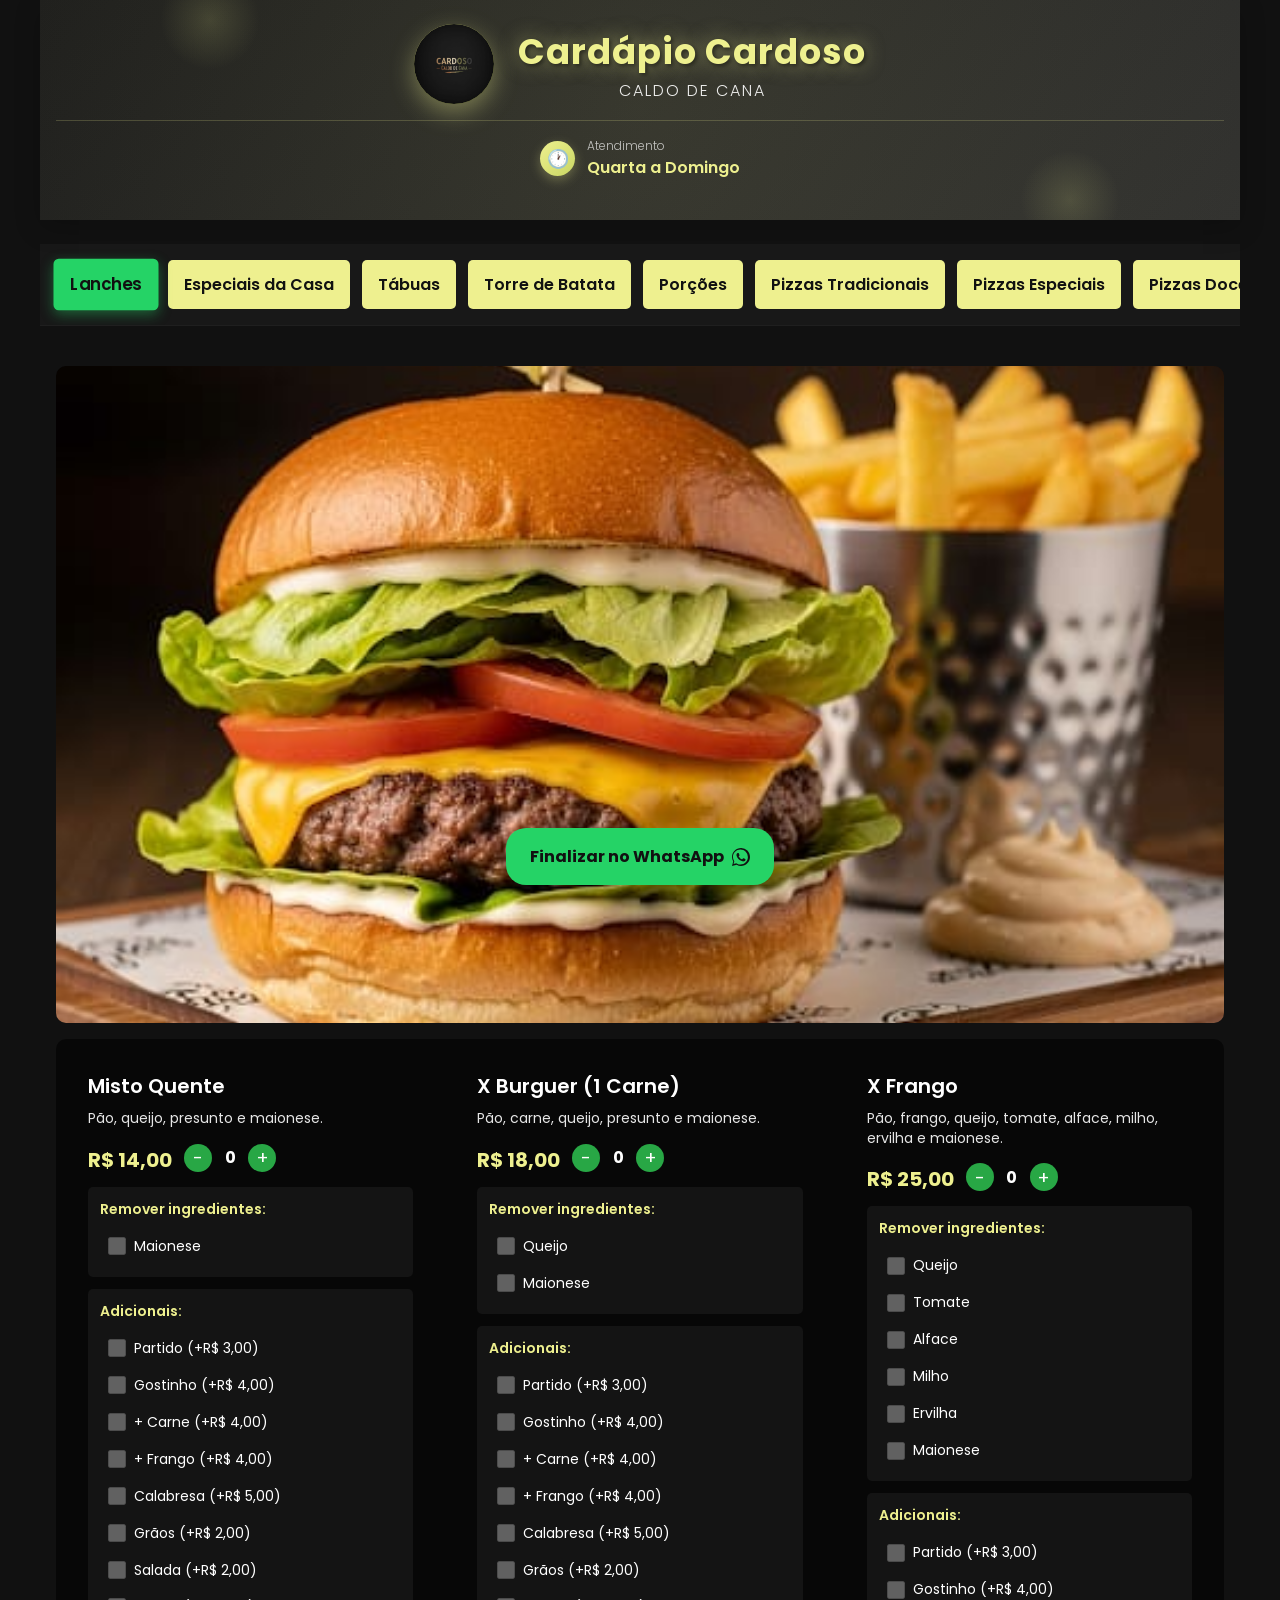
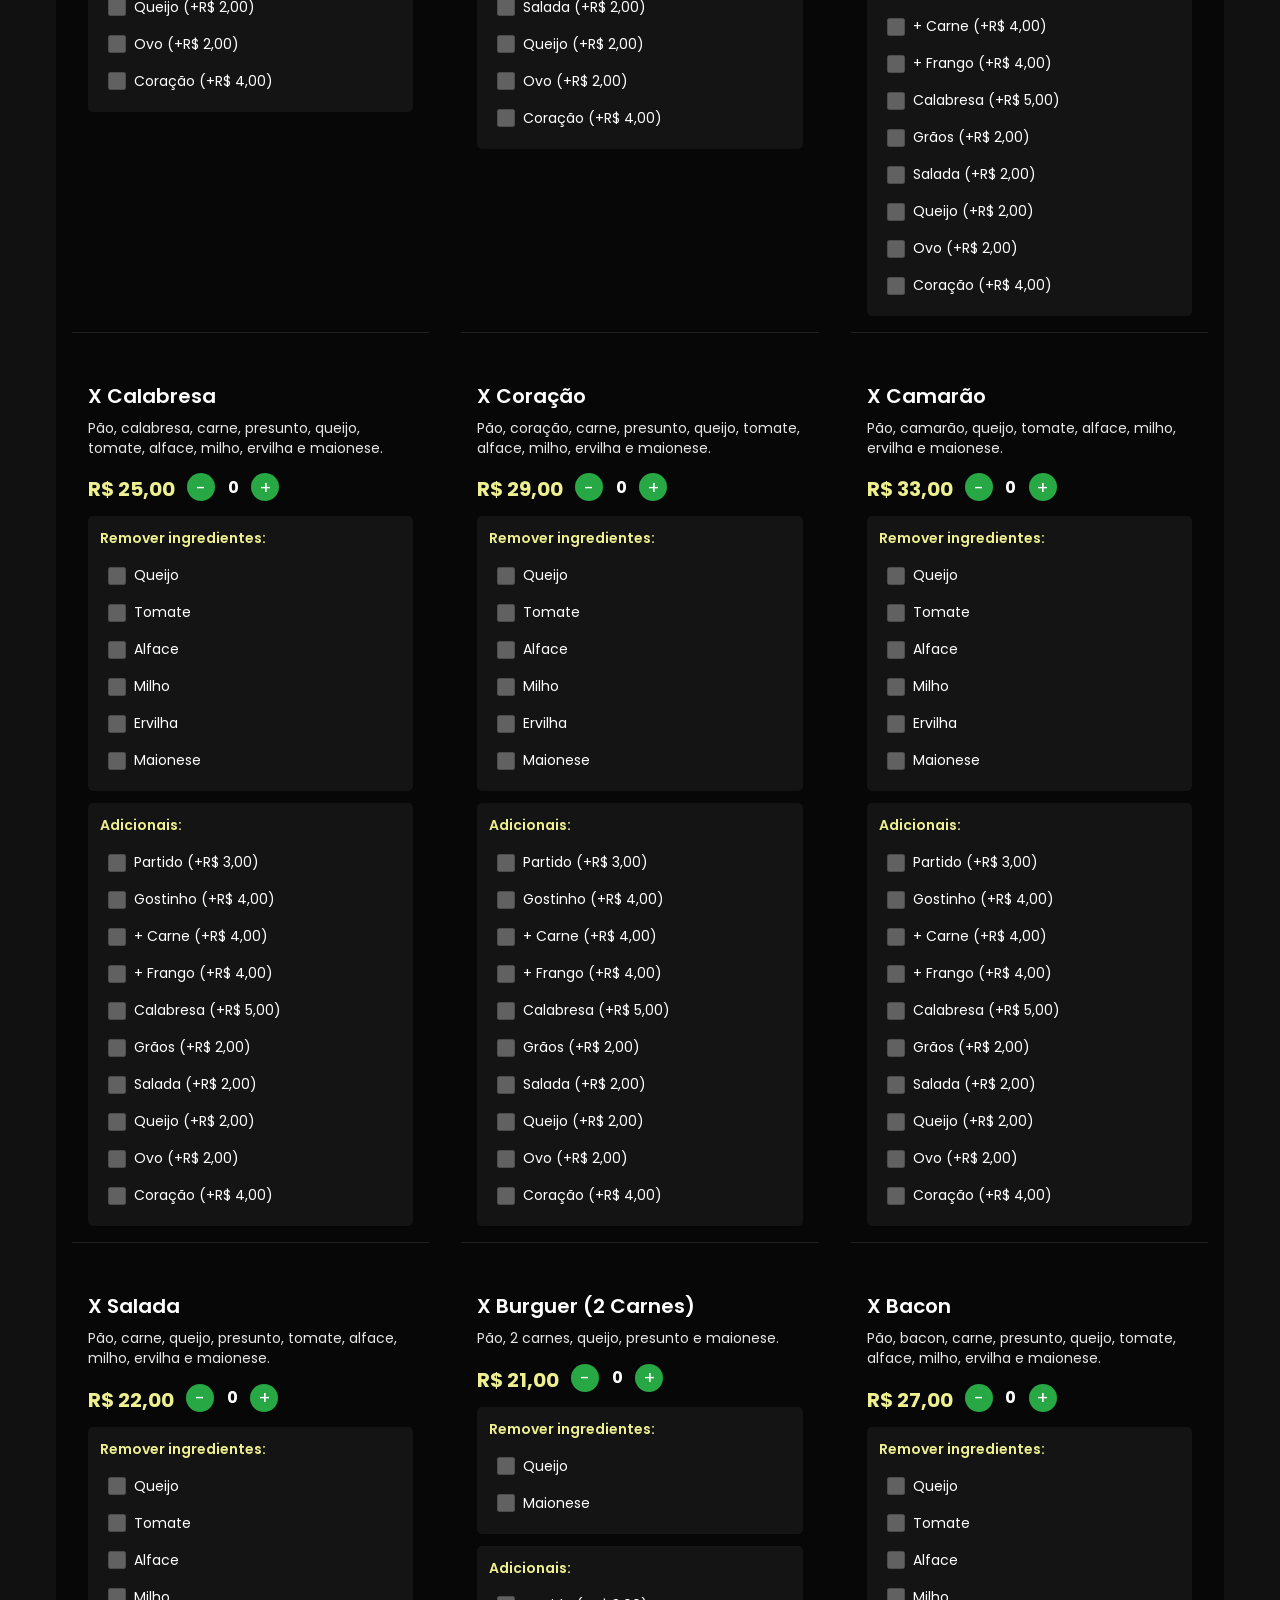
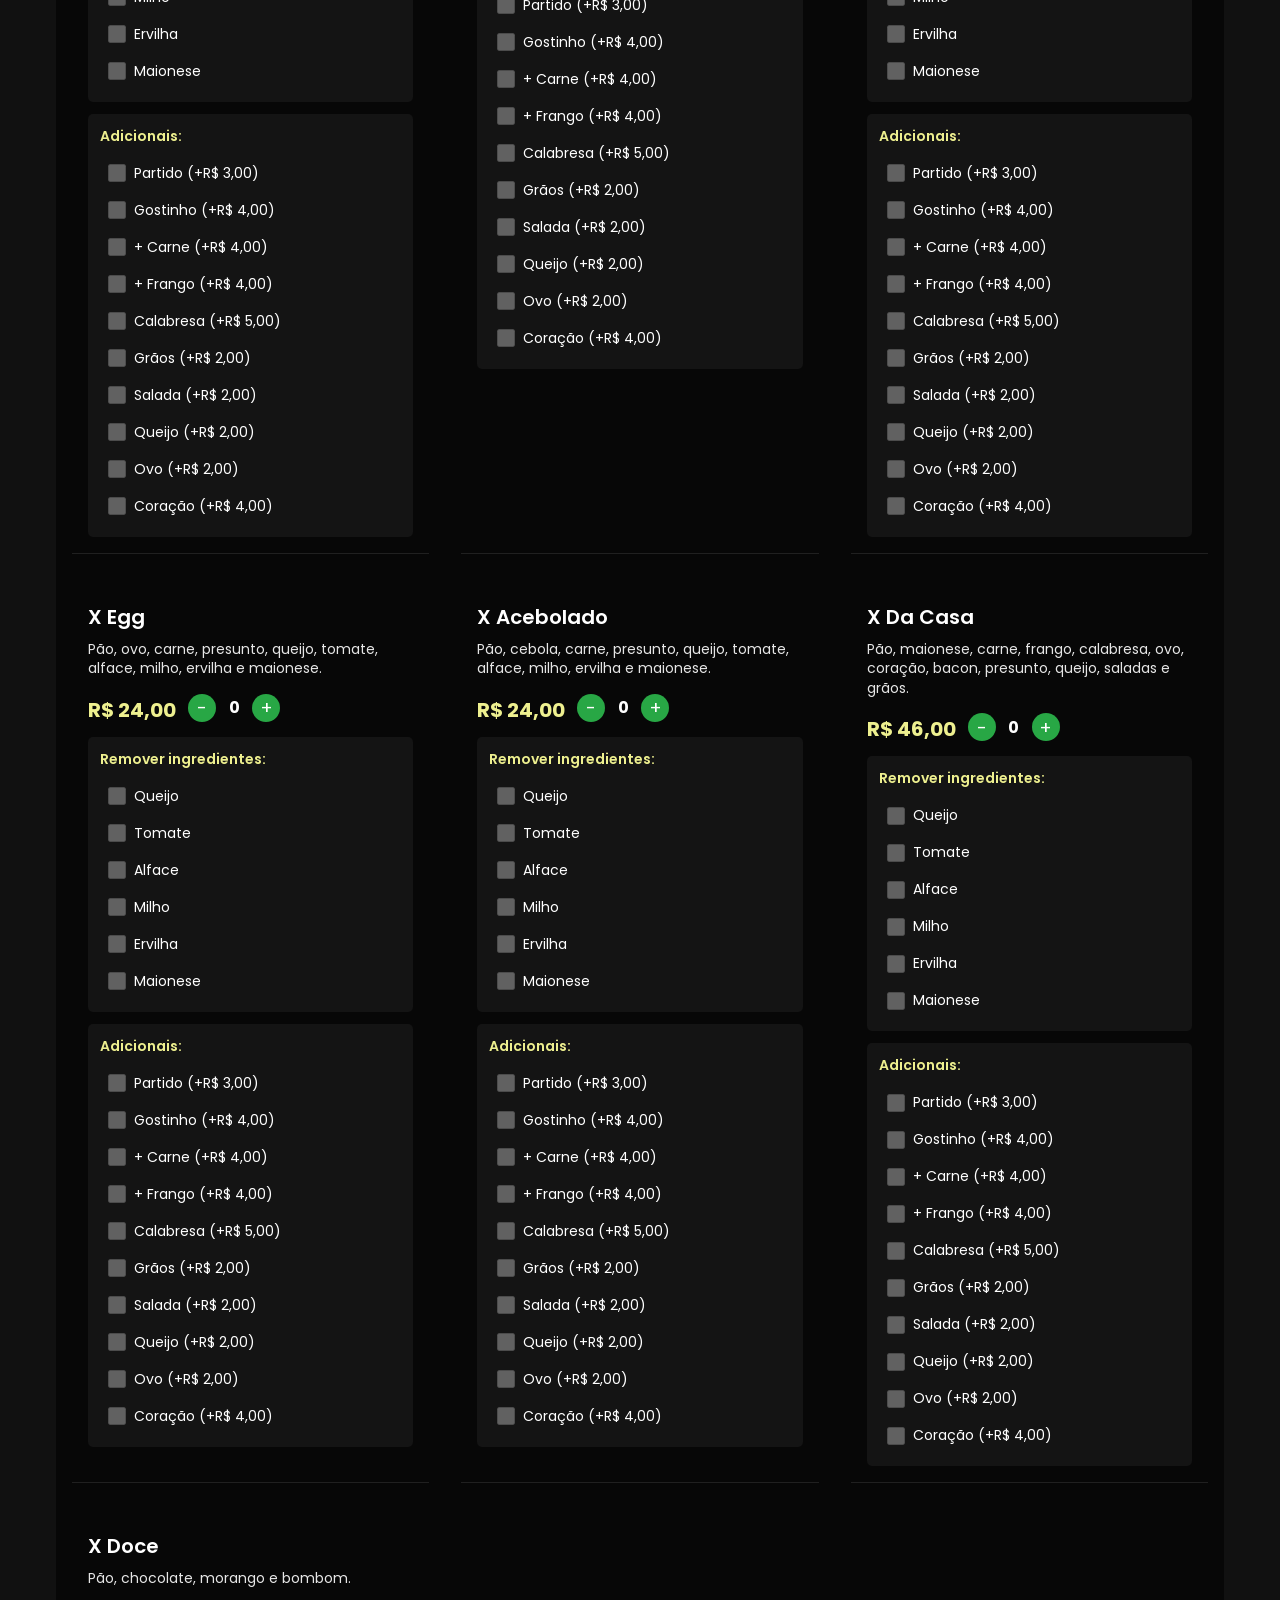
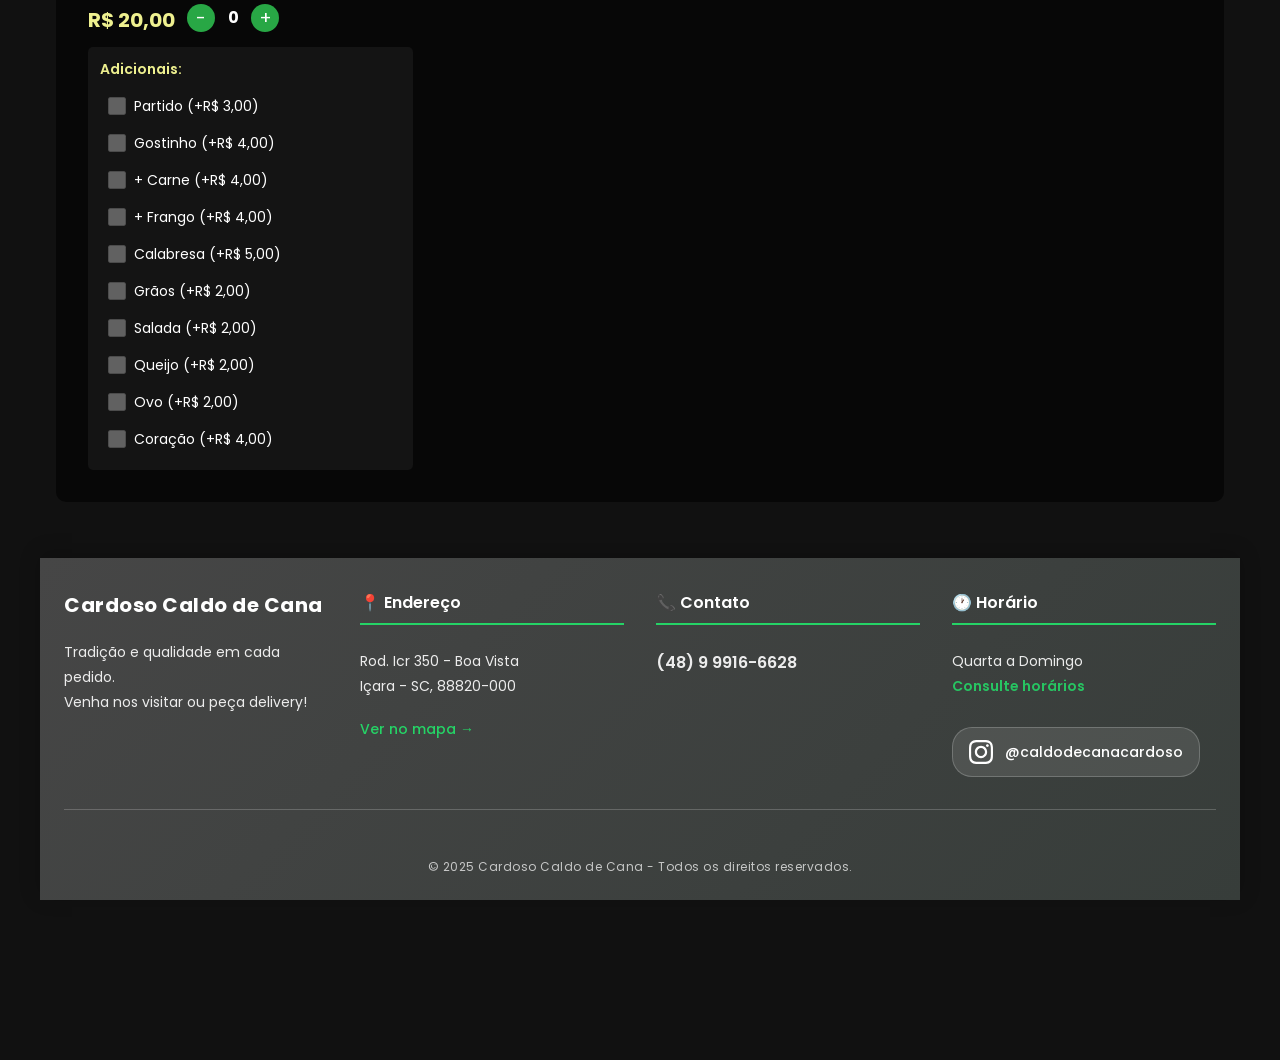
==== commit 435b2841: "melhorando os codigos e estruturas" ====
--- a/index.html
+++ b/index.html
@@ -4,12 +4,15 @@
 <head>
     <meta charset="UTF-8">
     <meta name="viewport" content="width=device-width, initial-scale=1.0">
+    <meta name="description" content="Cardápio Digital - Cardoso Caldo de Cana">
+    <title>Cardápio - Cardoso Caldo de Cana</title>
     <link rel="stylesheet" href="styles.css">
-    <title>Cardápio-Cardoso</title>
+
 </head>
 
 <body>
-    <header>
+    <!-- HEADER -->
+    <header class="header">
         <div class="header-decoration decoration-1"></div>
         <div class="header-decoration decoration-2"></div>
 
@@ -18,13 +21,11 @@
                 <div class="logo-circle">
                     <img src="img/logocardosoo.png" alt="Logo Cardoso Caldo de Cana">
                 </div>
-
                 <div class="header-title">
                     <h1>Cardápio Cardoso</h1>
                     <div class="header-subtitle">CALDO DE CANA</div>
                 </div>
             </div>
-
             <div class="header-info">
                 <div class="info-item">
                     <div class="info-icon">🕐</div>
@@ -37,1712 +38,141 @@
         </div>
     </header>
 
-    <!-- Conteúdo de demonstração -->
-    <div class="demo-content">
-        <h2>Bem-vindo ao nosso cardápio!</h2>
-    </div>
-    </header>
-
-    <nav class="Container-button">
-        <button class="menu-btn" id="btn-lanches" onclick="openCategory('lanches')">Lanche</button>
-        <button class="menu-btn" id="btn-hamburguer" onclick="openCategory('hamburguer')">Especiais Da Casa</button>
-        <button class="menu-btn" id="btn-tabuas" onclick="openCategory('tabuas')">Tábuas</button>
-        <button class="menu-btn" id="btn-torre" onclick="openCategory('torre-batata')">Torre de Batata</button>
-        <button class="menu-btn" id="btn-porcoes" onclick="openCategory('porções')">Porções</button>
-        <button class="menu-btn" id="btn-pizzas-trad" onclick="openCategory('pizzas-trad')">Pizzas
-            Tradicionais</button>
-        <button class="menu-btn" id="btn-pizzas-especiais" onclick="openCategory('pizzas-especiais')">Pizzas
-            Especiais</button>
-        <button class="menu-btn" id="btn-pizzas-doces" onclick="openCategory('pizzas-doces')">Pizzas Doces</button>
-        <button class="menu-btn" id="btn-cervejas" onclick="openCategory('cervejas')">Cervejas</button>
-        <button class="menu-btn" id="btn-bebidas" onclick="openCategory('bebidas')">Bebidas</button>
-        <button class="menu-btn" id="btn-caipirinhas" onclick="openCategory('caipirinhas')">Caipirinhas</button>
-        <button class="menu-btn" id="btn-acai" onclick="openCategory('acai')">Açai</button>
+    <!-- NAVEGAÇÃO DE CATEGORIAS -->
+    <nav class="category-nav" id="category-nav">
+        <button class="menu-btn" data-category="lanches">Lanches</button>
+        <button class="menu-btn" data-category="hamburguer">Especiais da Casa</button>
+        <button class="menu-btn" data-category="tabuas">Tábuas</button>
+        <button class="menu-btn" data-category="torre-batata">Torre de Batata</button>
+        <button class="menu-btn" data-category="porcoes">Porções</button>
+        <button class="menu-btn" data-category="pizzas-trad">Pizzas Tradicionais</button>
+        <button class="menu-btn" data-category="pizzas-especiais">Pizzas Especiais</button>
+        <button class="menu-btn" data-category="pizzas-doces">Pizzas Doces</button>
+        <button class="menu-btn" data-category="cervejas">Cervejas</button>
+        <button class="menu-btn" data-category="bebidas">Bebidas</button>
+        <button class="menu-btn" data-category="caipirinhas">Caipirinhas</button>
+        <button class="menu-btn" data-category="acai">Açaí</button>
     </nav>
 
-    <section class="categoria lanches">
-        <img src="img/x-salada.png" alt="x-salada" class="categoria-img">
-        <ul>
-            <li class="com-input" data-price="14">Misto Quente<small>Pão,queijo,presunto e maionese.</small><input
-                    type="number" min="0" value="0" data-name="Misto Quente" data-price="14">
-                <div class="remover-ingredientes">
-                    <label><input type="checkbox" value="Maionese">Sem Maionese</label>
+    <!-- CONTAINER DE CATEGORIAS -->
+    <main class="categories-container" id="categories-container">
+        <!-- As categorias serão injetadas via JavaScript -->
+    </main>
+
+    <!-- CARRINHO FLUTUANTE -->
+    <div class="cart-float" id="cart-float">
+        🛒 <span id="cart-count">0</span> itens - R$ <span id="cart-total">0,00</span>
+    </div>
+    <!-- ARIA LIVE REGION para anunciar atualizações do carrinho -->
+    <div id="cart-live" role="status" aria-live="polite" aria-atomic="true" class="sr-only"></div>
+
+    <!-- PAINEL LATERAL DO CARRINHO -->
+    <aside class="cart-panel" id="cart-panel">
+        <div class="cart-header">
+            <h2>Meu Carrinho</h2>
+            <button class="btn-close" id="btn-close-cart" aria-label="Fechar carrinho">✖</button>
+
+            <!-- TIPO DE ENTREGA -->
+            <div class="delivery-options">
+                <label class="delivery-option">
+                    <input type="radio" name="delivery-type" value="pickup" checked>
+                    <span>Retirada no balcão</span>
+                </label>
+                <label class="delivery-option">
+                    <input type="radio" name="delivery-type" value="delivery">
+                    <span>Entrega no endereço</span>
+                </label>
+            </div>
+
+            <!-- FORMULÁRIO DE ENTREGA -->
+            <form class="delivery-form" id="delivery-form" style="display: none;">
+                <h3>Dados para Entrega</h3>
+                <div class="form-group">
+                    <label for="customer-name">Nome Completo *</label>
+                    <input type="text" id="customer-name" placeholder="Seu nome" required>
                 </div>
-            </li>
-            <li class="com-input" data-price="18">X Burguer(1 Carne)<small>Pão,carne,queijo,presunto e
-                    maionese.</small><input type="number" min="0" value="0" data-name="X Burguer(1 Carne)"
-                    data-price="18">
-                <div class="remover-ingredientes">
-                    <label><input type="checkbox" value="Queijo">Sem Queijo</label>
-                    <label><input type="checkbox" value="Maionese">Sem Maionese</label>
+                <div class="form-group">
+                    <label for="customer-phone">Telefone *</label>
+                    <input type="tel" id="customer-phone" placeholder="(00) 00000-0000" required>
                 </div>
-            </li>
-            <li class="com-input" data-price="25">X Frango<small>Pão,frango,queijo,tomate,alface,milho,ervilha e
-                    maionese.</small><input type="number" min="0" value="0" data-name="X Frango" data-price="25">
-                <div class="remover-ingredientes">
-                    <label><input type="checkbox" value="Queijo"> Sem Queijo</label>
-                    <label><input type="checkbox" value="Tomate"> Sem Tomate</label>
-                    <label><input type="checkbox" value="Alface"> Sem Alface</label>
-                    <label><input type="checkbox" value="Milho"> Sem Milho</label>
-                    <label><input type="checkbox" value="Ervilha"> Sem Ervilha</label>
-                    <label><input type="checkbox" value="Maionese">Sem Maionese</label>
+                <div class="form-group">
+                    <label for="customer-street">Rua *</label>
+                    <input type="text" id="customer-street" placeholder="Nome da rua" required>
                 </div>
-            </li>
-            <li class="com-input" data-price="25">X
-                Calabresa<small>Pão,calabresa,carne,presunto,queijo,tomate,alface,milho,ervilha e
-                    maionese.</small><input type="number" min="0" value="0" data-name="X Calabresa" data-price="25">
-                <div class="remover-ingredientes">
-                    <label><input type="checkbox" value="Queijo"> Sem Queijo</label>
-                    <label><input type="checkbox" value="Tomate"> Sem Tomate</label>
-                    <label><input type="checkbox" value="Alface"> Sem Alface</label>
-                    <label><input type="checkbox" value="Milho"> Sem Milho</label>
-                    <label><input type="checkbox" value="Ervilha"> Sem Ervilha</label>
-                    <label><input type="checkbox" value="Maionese">Sem Maionese</label>
+                <div class="form-group">
+                    <label for="customer-number">Número *</label>
+                    <input type="text" id="customer-number" placeholder="Nº" required>
                 </div>
-            </li>
-            <li class="com-input" data-price="29">X
-                Coração<small>Pão,coração,carne,presunto,queijo,tomate,alface,milho,ervilha e
-                    maionese.</small><input type="number" min="0" value="0" data-name="X Coração" data-price="29">
-                <div class="remover-ingredientes">
-                    <label><input type="checkbox" value="Queijo"> Sem Queijo</label>
-                    <label><input type="checkbox" value="Tomate"> Sem Tomate</label>
-                    <label><input type="checkbox" value="Alface"> Sem Alface</label>
-                    <label><input type="checkbox" value="Milho"> Sem Milho</label>
-                    <label><input type="checkbox" value="Ervilha"> Sem Ervilha</label>
-                    <label><input type="checkbox" value="Maionese">Sem Maionese</label>
+                <div class="form-group">
+                    <label for="customer-district">Bairro *</label>
+                    <input type="text" id="customer-district" placeholder="Bairro" required>
                 </div>
-            </li>
-            <li class="com-input" data-price="33">X Camarão<small>Pão,camarão,queijo,tomate,alface,milho,ervilha e
-                    maionese.</small><input type="number" min="0" value="0" data-name="X Camarão" data-price="33">
-                <div class="remover-ingredientes">
-                    <label><input type="checkbox" value="Queijo"> Sem Queijo</label>
-                    <label><input type="checkbox" value="Tomate"> Sem Tomate</label>
-                    <label><input type="checkbox" value="Alface"> Sem Alface</label>
-                    <label><input type="checkbox" value="Milho"> Sem Milho</label>
-                    <label><input type="checkbox" value="Ervilha"> Sem Ervilha</label>
-                    <label><input type="checkbox" value="Maionese">Sem Maionese</label>
+                <div class="form-group">
+                    <label for="customer-complement">Complemento</label>
+                    <input type="text" id="customer-complement" placeholder="Apto, bloco, referência...">
                 </div>
-            </li>
-            <li class="com-input" data-price="22">X
-                Salada<small>Pão,carne,queijo,presunto,tomate,alface,milho,ervilha e maionese.</small><input
-                    type="number" min="0" value="0" data-name="X Salada" data-price="22">
-                <div class="remover-ingredientes">
-                    <label><input type="checkbox" value="Queijo"> Sem Queijo</label>
-                    <label><input type="checkbox" value="Tomate"> Sem Tomate</label>
-                    <label><input type="checkbox" value="Alface"> Sem Alface</label>
-                    <label><input type="checkbox" value="Milho"> Sem Milho</label>
-                    <label><input type="checkbox" value="Ervilha"> Sem Ervilha</label>
-                    <label><input type="checkbox" value="Maionese">Sem Maionese</label>
+                <div class="form-group">
+                    <label for="customer-notes">Observações</label>
+                    <textarea id="customer-notes" rows="3" placeholder="Alguma observação sobre a entrega?"></textarea>
                 </div>
-            </li>
-            <li class="com-input" data-price="21">X Burguer(2 Carnes)<small>Pão,carne,queijo,presunto e
-                    maionese.</small><input type="number" min="0" value="0" data-name="X Burguer(2 Carnes)"
-                    data-price="21">
-                <div class="remover-ingredientes">
-                    <label><input type="checkbox" value="Queijo">Sem Queijo</label>
-                    <label><input type="checkbox" value="Mionese">Sem Maionese</label>
-                </div>
-            </li>
-            <li class="com-input" data-price="27">X
-                Bacon<small>Pão,bacon,carne,presunto,queijo,tomate,alface,milho,ervilha e maionese.</small><input
-                    type="number" min="0" value="0" data-name="X Bacon" data-price="27">
-                <div class="remover-ingredientes">
-                    <label><input type="checkbox" value="Tomate"> Sem Tomate</label>
-                    <label><input type="checkbox" value="Alface"> Sem Alface</label>
-                    <label><input type="checkbox" value="Queijo"> Sem Milho</label>
-                    <label><input type="checkbox" value="Queijo"> Sem Ervilha</label>
-                    <label><input type="checkbox" value="Maionese"> Sem Maionese</label>
-                    <label><input type="checkbox" value="Queijo"> Sem Queijo</label>
-                </div>
-            </li>
-            <li class="com-input" data-price="24">X
-                Egg<small>Pão,ovo,carne,presunto,queijo,tomate,alface,milho,ervilha e maionese.</small><input
-                    type="number" min="0" value="0" data-name="X Egg" data-price="24">
-                <div class="remover-ingredientes">
-                    <label><input type="checkbox" value="Queijo"> Sem Queijo</label>
-                    <label><input type="checkbox" value="Tomate"> Sem Tomate</label>
-                    <label><input type="checkbox" value="Alface"> Sem Alface</label>
-                    <label><input type="checkbox" value="Milho"> Sem Milho</label>
-                    <label><input type="checkbox" value="Ervilha"> Sem Ervilha</label>
-                    <label><input type="checkbox" value="Maionese">Sem Maionese</label>
-                </div>
-            </li>
-            <li class="com-input" data-price="24">X
-                Acebolado<small>Pão,cebola,carne,presunto,queijo,tomate,alface,milho,ervilha e
-                    maionese.</small><input type="number" min="0" value="0" data-name="X Acebolado" data-price="24">
-                <div class="remover-ingredientes">
-                    <label><input type="checkbox" value="Queijo"> Sem Queijo</label>
-                    <label><input type="checkbox" value="Tomate"> Sem Tomate</label>
-                    <label><input type="checkbox" value="Alface"> Sem Alface</label>
-                    <label><input type="checkbox" value="Milho"> Sem Milho</label>
-                    <label><input type="checkbox" value="Ervilha"> Sem Ervilha</label>
-                    <label><input type="checkbox" value="Maionese">Sem Maionese</label>
-                </div>
-            </li>
-            <li class="com-input" data-price="46">X Da
-                Casa<small>Pão,maionese,carne,frango,calabresa,ovo,coração,bacon,presunto,queijo,saladas e
-                    grãos.</small><input type="number" min="0" value="0" data-name="X Da Casa" data-price="46">
-                <div class="remover-ingredientes">
-                    <label><input type="checkbox" value="Queijo"> Sem Queijo</label>
-                    <label><input type="checkbox" value="Tomate"> Sem Tomate</label>
-                    <label><input type="checkbox" value="Alface"> Sem Alface</label>
-                    <label><input type="checkbox" value="Milho"> Sem Milho</label>
-                    <label><input type="checkbox" value="Ervilha"> Sem Ervilha</label>
-                    <label><input type="checkbox" value="Maionese">Sem Maionese</label>
-                </div>
-            </li>
-            <li class="com-input" data-price="20">X Doce<small>Pão,chocolate,morango e bombom.</small><input
-                    type="number" min="0" value="0" data-name="X Doce" data-price="20"></li>
+            </form>
+        </div>
 
-            <h3>Adicionais</h3>
-            <li class="com-input" data-price="3">Partido<input type="checkbox" min="0" value="0" data-name="Partido"
-                    data-price="3"></li>
-            <li class="com-input" data-price="4">Gostinho<input type="checkbox" min="0" value="0" data-name="Gostinho"
-                    data-price="4"></li>
-            <li class="com-input" data-price="4">+ Carne<input type="checkbox" min="0" value="0" data-name="+ Carne"
-                    data-price="4"></li>
-            <li class="com-input" data-price="4">+ Frango<input type="checkbox" min="0" value="0" data-name="+ Frango"
-                    data-price="4"></li>
-            <li class="com-input" data-price="5">Calabresa<input type="checkbox" min="0" value="0" data-name="Calabresa"
-                    data-price="5"></li>
-            <li class="com-input" data-price="2">Grãos<input type="checkbox" min="0" value="0" data-name="Grãos"
-                    data-price="2"></li>
-            <li class="com-input" data-price="2">Salada<input type="checkbox" min="0" value="0" data-name="Salada"
-                    data-price="2"></li>
-            <li class="com-input" data-price="2">Queijo<input type="checkbox" min="0" value="0" data-name="Queijo"
-                    data-price="2"></li>
-            <li class="com-input" data-price="2">Ovo<input type="checkbox" min="0" value="0" data-name="Ovo"
-                    data-price="2"></li>
-            <li class="com-input" data-price="4">Coração<input type="checkbox" min="0" value="0" data-name="Coração"
-                    data-price="4"></li>
-        </ul>
-    </section>
-
-    <section class="categoria hamburguer">
-        <img src="img/hamburgue-especial.png" alt="hamburguer-especiais" class="categoria-img">
-        <ul>
-            <li class="com-input" data-price="30">Hamburguer
-                Tradicional<small>Pão,carne,queijo,cheddar,salada,maionese e fritas.</small><input type="number" min="0"
-                    value="0" data-name="Hamburguer Tradicional" data-price="30">
-                <div class="remover-ingredientes">
-                    <label><input type="checkbox" value="Salada"> Sem Salada</label>
-                    <label><input type="checkbox" value="Maionese">Sem Maionese</label>
-                </div>
-            </li>
-            <li class="com-input" data-price="33">Hamburguer
-                Bacon<small>Pão,carne,bacon,queijo,cheddar,salada,maionese e fritas.</small><input type="number" min="0"
-                    value="0" data-name="Hamburguer Bacon" data-price="33">
-                <div class="remover-ingredientes">
-                    <label><input type="checkbox" value="Salada"> Sem Salada</label>
-                    <label><input type="checkbox" value="Maionese">Sem Maionese</label>
-                </div>
-            </li>
-            <li class="com-input" data-price="37">Hamburguer da Casa<small>Pão,2 carnes,bacon,cebola
-                    caramelizada,queijo,cheddar,salada,maionese e fritas.</small><input type="number" min="0" value="0"
-                    data-name="Hamburguer da Casa" data-price="37">
-                <div class="remover-ingredientes">
-                    <label><input type="checkbox" value="Salada"> Sem Salada</label>
-                    <label><input type="checkbox" value="Maionese">Sem Maionese</label>
-                </div>
-            </li>
-            <li class="com-input" data-price="19">Hamburguer Kids<small>Pão,carne,queijo,cheddar,salada,molho
-                    especial,acompanha batata divertida.</small><input type="number" min="0" value="0"
-                    data-name="Hamburguer Kids" data-price="19">
-                <div class="remover-ingredientes">
-                    <label><input type="checkbox" value="Salada"> Sem Salada</label>
-                    <label><input type="checkbox" value="Maionese">Sem Maionese</label>
-                    <label><input type="checkbox" value="Molho Especial">Sem Molho Especial</label>
-                </div>
-            </li>
-        </ul>
-    </section>
-
-    <section class="categoria tabuas">
-        <img src="img/tábua.png" alt="tabua" class="categoria-img">
-        <ul>
-            <li class="preco-info">
-                <p>Aipim,carne,calabresa,coração,frango,batata,cebola a milanesa,polenta,azeitona,pepino e ovo de
-                    codorna.</p>
-                <p>P (R$76,00) M (R$100,00) G (R$115,00)</p>
-                <div class="input-align">
-                    P <input type="number" min="0" value="0" data-name="Tábua P" data-price="76">
-                    M <input type="number" min="0" value="0" data-name="Tábua M" data-price="100">
-                    G <input type="number" min="0" value="0" data-name="Tábua G" data-price="115">
-                </div>
-            </li>
-        </ul>
-    </section>
-
-    <section class="categoria torre-batata">
-        <img src="img/torre-batata.png" alt="torre-batata" class="categoria-img">
-        <ul>
-            <li class="preco-info">
-                <p>Batata,bacon,calabresa,coração,queijo,requeijão e orégano.</p>
-                <p>P (R$60,00) G (R$80,00)</p>
-                <div class="input-align">
-                    P <input type="number" min="0" value="0" data-name="Torre-batata P" data-price="60">
-                    G <input type="number" min="0" value="0" data-name="Torre-batata G" data-price="80">
-                </div>
-            </li>
-        </ul>
-    </section>
-
-    <section class="categoria porções">
-        <img src="img/porções.png" alt="porções" class="categoria-img">
-        <ul>
-            <li class="com-input" data-price="22">Batata Frita(500g)<input type="number" min="0" value="0"
-                    data-name="Batata Frita(500g)" data-price="22"></li>
-            <li class="com-input" data-price="32">Fritas com Bacon e cheddar(500g)<input type="number" min="0" value="0"
-                    data-name="Fritas com Bacon e cheddar(500g)" data-price="32"></li>
-            <li class="com-input" data-price="20">Aipim(500g)<input type="number" min="0" value="0"
-                    data-name="Aipim(500g)" data-price="20"></li>
-            <li class="com-input" data-price="23">Calabresa(400g)<input type="number" min="0" value="0"
-                    data-name="Calabresa(400g)" data-price="23"></li>
-            <li class="com-input" data-price="34">Carne(500g)<input type="number" min="0" value="0"
-                    data-name="Carne(500g)" data-price="34"></li>
-            <li class="com-input" data-price="54">Camarão Empanado(400g)<input type="number" min="0" value="0"
-                    data-name="Camarão Empanado(400g)" data-price="54"></li>
-            <li class="com-input" data-price="10">Casquinha de Sirí(UND)<input type="number" min="0" value="0"
-                    data-name="Casquinha de Sirí(UND)" data-price="10"></li>
-            <li class="com-input" data-price="18">Cebola Empanada<input type="number" min="0" value="0"
-                    data-name="Cebola Empanada" data-price="18"></li>
-            <li class="com-input" data-price="33">Coração + Pãozinho(400g)<input type="number" min="0" value="0"
-                    data-name="Coração + Pãozinho(400g)" data-price="33"></li>
-            <li class="com-input" data-price="35">Coxinha da Aza + Fritas<small>(6 unidades + 250g
-                    batatas)</small><input type="number" min="0" value="0" data-name="Coxinha da Aza + Fritas"
-                    data-price="35"></li>
-            <li class="com-input" data-price="31">Frango Xadrez + Pãozinho(400g)<input type="number" min="0" value="0"
-                    data-name="Frango Xadrez + Pãozinho(400g)" data-price="31"></li>
-            <li class="com-input" data-price="35">Filezinho de Frango + fritas<small>(450g + 250g
-                    batatas)</small><input type="number" min="0" value="0" data-name="Filezinho de Frango + fritas"
-                    data-price="35"></li>
-            <li class="com-input" data-price="34">Isca de Peixe(400g)<input type="number" min="0" value="0"
-                    data-name="Isca de Peixe(400g)" data-price="34"></li>
-            <li class="com-input" data-price="18">Polenta Frita(500g)<input type="number" min="0" value="0"
-                    data-name="Polenta Frita(500g)" data-price="18"></li>
-            <li class="com-input" data-price="18">Porção de Frios<input type="number" min="0" value="0"
-                    data-name="Porção de Frios" data-price="18"></li>
-            <li class="com-input" data-price="7">Porção de Pãozinho<input type="number" min="0" value="0"
-                    data-name="Porção de Pãozinho" data-price="7"></li>
-            <li class="com-input" data-price="15">Ovo de Codorna(24 UND)<input type="number" min="0" value="0"
-                    data-name="Ovo de Codorna(24 UND)" data-price="15"></li>
-        </ul>
-    </section>
-
-    <section class="categoria pizzas-trad">
-        <img src="img/pizzas-tradicionais.png" alt="pizza-tradicionais" class="categoria-img">
-        <ul>
-            <li class="com-input">Quatro Queijos<small>Molho de tomate,mussarela,parmesão,provolone,requeijão e
-                    orégano.</small>
-                <div class="tamanhos">
-                    P <input type="number" min="0" value="0" data-name="Quatro Queijos P" data-price="45">
-                    M <input type="number" min="0" value="0" data-name="Quatro Queijos M" data-price="55">
-                    G <input type="number" min="0" value="0" data-name="Quatro Queijos G" data-price="65">
-                </div>
-                <!-- Pizza Meio a Meio -->
-                <div class="pizza-meio-meio">
-                    <label>
-                        <input type="checkbox" class="chk-meio-meio"> Pizza Meio a Meio
-                    </label>
-                    <div class="sabores-meio-meio" style="display:none;">
-                        <label><input type="checkbox" value="Bacon"> Bacon</label>
-                        <label><input type="checkbox" value="Calabresa"> Calabresa</label>
-                        <label><input type="checkbox" value="Brócolis"> Brócolis</label>
-                        <label><input type="checkbox" value="Frango com Catupiry"> Frango com Catupiry</label>
-                        <label><input type="checkbox" value="Mista"> Mista</label>
-                        <label><input type="checkbox" value="Pasqualina"> Pasqualina</label>
-                        <label><input type="checkbox" value="Portuguesa"> Portuguesa</label>
-                        <label><input type="checkbox" value="Marguerita"> Marguerita</label>
-                        <label><input type="checkbox" value="Lombo Defumado"> Lombo Defumado</label>
-                        <label><input type="checkbox" value="Alho e Óleo"> Alho e Óleo</label>
-                        <label><input type="checkbox" value="Tomate Seco"> Tomate Seco</label>
-                        <label><input type="checkbox" value="Peperoni"> Peperoni</label>
-                        <label><input type="checkbox" value="Baiana"> Baiana</label>
-                        <label><input type="checkbox" value="Agridoce"> Agridoce</label>
-                    </div>
-                </div>
-            </li>
-            <li class="com-input">Bacon<small>Molho de tomate,mussarela,milho,bacon fatiado,requeijão e
-                    orégano.</small>
-                <div class="tamanhos">
-                    P <input type="number" min="0" value="0" data-name="Bacon P" data-price="45">
-                    M <input type="number" min="0" value="0" data-name="Bacon M" data-price="55">
-                    G <input type="number" min="0" value="0" data-name="Bacon G" data-price="65">
-                </div>
-                <!-- Pizza Meio a Meio -->
-                <div class="pizza-meio-meio">
-                    <label>
-                        <input type="checkbox" class="chk-meio-meio"> Pizza Meio a Meio
-                    </label>
-                    <div class="sabores-meio-meio" style="display:none;">
-                        <label><input type="checkbox" value="Quatro Queijos"> Quatro Queijos</label>
-                        <label><input type="checkbox" value="Calabresa"> Calabresa</label>
-                        <label><input type="checkbox" value="Brócolis"> Brócolis</label>
-                        <label><input type="checkbox" value="Frango com Catupiry"> Frango com Catupiry</label>
-                        <label><input type="checkbox" value="Mista"> Mista</label>
-                        <label><input type="checkbox" value="Pasqualina"> Pasqualina</label>
-                        <label><input type="checkbox" value="Portuguesa"> Portuguesa</label>
-                        <label><input type="checkbox" value="Marguerita"> Marguerita</label>
-                        <label><input type="checkbox" value="Lombo Defumado"> Lombo Defumado</label>
-                        <label><input type="checkbox" value="Alho e Óleo"> Alho e Óleo</label>
-                        <label><input type="checkbox" value="Tomate Seco"> Tomate Seco</label>
-                        <label><input type="checkbox" value="Peperoni"> Peperoni</label>
-                        <label><input type="checkbox" value="Baiana"> Baiana</label>
-                        <label><input type="checkbox" value="Agridoce"> Agridoce</label>
-                    </div>
-                </div>
-            </li>
-            </li>
-            <li class="com-input">Calabresa<small>Molho de tomate,mussarela,calabresa,cebola e orégano.</small>
-                <div class="tamanhos">
-                    P <input type="number" min="0" value="0" data-name="Calabresa P" data-price="45">
-                    M <input type="number" min="0" value="0" data-name="Calabresa M" data-price="55">
-                    G <input type="number" min="0" value="0" data-name="Calabresa G" data-price="65">
-                </div>
-                <!-- Pizza Meio a Meio -->
-                <div class="pizza-meio-meio">
-                    <label>
-                        <input type="checkbox" class="chk-meio-meio"> Pizza Meio a Meio
-                    </label>
-                    <div class="sabores-meio-meio" style="display:none;">
-                        <label><input type="checkbox" value="Quatro Queijos"> Quatro Queijos</label>
-                        <label><input type="checkbox" value="Bacon"> bacon</label>
-                        <label><input type="checkbox" value="Brócolis"> Brócolis</label>
-                        <label><input type="checkbox" value="Frango com Catupiry"> Frango com Catupiry</label>
-                        <label><input type="checkbox" value="Mista"> Mista</label>
-                        <label><input type="checkbox" value="Pasqualina"> Pasqualina</label>
-                        <label><input type="checkbox" value="Portuguesa"> Portuguesa</label>
-                        <label><input type="checkbox" value="Marguerita"> Marguerita</label>
-                        <label><input type="checkbox" value="Lombo Defumado"> Lombo Defumado</label>
-                        <label><input type="checkbox" value="Alho e Óleo"> Alho e Óleo</label>
-                        <label><input type="checkbox" value="Tomate Seco"> Tomate Seco</label>
-                        <label><input type="checkbox" value="Peperoni"> Peperoni</label>
-                        <label><input type="checkbox" value="Baiana"> Baiana</label>
-                        <label><input type="checkbox" value="Agridoce"> Agridoce</label>
-                    </div>
-                </div>
-            </li>
-            <li class="com-input">Brócolis<small>Molho de tomate,mussarela,brócolis,tomate picado,requeijão e
-                    orégano.</small>
-                <div class="tamanhos">
-                    P <input type="number" min="0" value="0" data-name="Brócolis P" data-price="45">
-                    M <input type="number" min="0" value="0" data-name="Brócolis M" data-price="55">
-                    G <input type="number" min="0" value="0" data-name="Brócolis G" data-price="65">
-                </div>
-                <!-- Pizza Meio a Meio -->
-                <div class="pizza-meio-meio">
-                    <label>
-                        <input type="checkbox" class="chk-meio-meio"> Pizza Meio a Meio
-                    </label>
-                    <div class="sabores-meio-meio" style="display:none;">
-                        <label><input type="checkbox" value="Quatro Queijos"> Quatro Queijos</label>
-                        <label><input type="checkbox" value="Bacon"> bacon</label>
-                        <label><input type="checkbox" value="Calabresa"> Calabresa</label>
-                        <label><input type="checkbox" value="Frango com Catupiry"> Frango com Catupiry</label>
-                        <label><input type="checkbox" value="Mista"> Mista</label>
-                        <label><input type="checkbox" value="Pasqualina"> Pasqualina</label>
-                        <label><input type="checkbox" value="Portuguesa"> Portuguesa</label>
-                        <label><input type="checkbox" value="Marguerita"> Marguerita</label>
-                        <label><input type="checkbox" value="Lombo Defumado"> Lombo Defumado</label>
-                        <label><input type="checkbox" value="Alho e Óleo"> Alho e Óleo</label>
-                        <label><input type="checkbox" value="Tomate Seco"> Tomate Seco</label>
-                        <label><input type="checkbox" value="Peperoni"> Peperoni</label>
-                        <label><input type="checkbox" value="Baiana"> Baiana</label>
-                        <label><input type="checkbox" value="Agridoce"> Agridoce</label>
-                    </div>
-                </div>
-            </li>
-            <li class="com-input">Frango com Catupiry<small>Molho de tomate,mussarela,frango,catupiry e
-                    orégano.</small>
-                <div class="tamanhos">
-                    P <input type="number" min="0" value="0" data-name="Frango com Catupiry P" data-price="45">
-                    M <input type="number" min="0" value="0" data-name="Frango com Catupiry M" data-price="55">
-                    G <input type="number" min="0" value="0" data-name="Frango com Catupiry G" data-price="65">
-                </div>
-                <!-- Pizza Meio a Meio -->
-                <div class="pizza-meio-meio">
-                    <label>
-                        <input type="checkbox" class="chk-meio-meio"> Pizza Meio a Meio
-                    </label>
-                    <div class="sabores-meio-meio" style="display:none;">
-                        <label><input type="checkbox" value="Quatro Queijos"> Quatro Queijos</label>
-                        <label><input type="checkbox" value="Bacon"> bacon</label>
-                        <label><input type="checkbox" value="Brócolis"> Brócolis</label>
-                        <label><input type="checkbox" value="Calabresa"> calabresa</label>
-                        <label><input type="checkbox" value="Mista"> Mista</label>
-                        <label><input type="checkbox" value="Pasqualina"> Pasqualina</label>
-                        <label><input type="checkbox" value="Portuguesa"> Portuguesa</label>
-                        <label><input type="checkbox" value="Marguerita"> Marguerita</label>
-                        <label><input type="checkbox" value="Lombo Defumado"> Lombo Defumado</label>
-                        <label><input type="checkbox" value="Alho e Óleo"> Alho e Óleo</label>
-                        <label><input type="checkbox" value="Tomate Seco"> Tomate Seco</label>
-                        <label><input type="checkbox" value="Peperoni"> Peperoni</label>
-                        <label><input type="checkbox" value="Baiana"> Baiana</label>
-                        <label><input type="checkbox" value="Agridoce"> Agridoce</label>
-                    </div>
-                </div>
-            </li>
-            <li class="com-input">Mista<small>Molho de tomate,mussarela,presunto,milho,ervilha,tomates
-                    picados,frango,ovo e orégano.</small>
-                <div class="tamanhos">
-                    P <input type="number" min="0" value="0" data-name="Mista P" data-price="45">
-                    M <input type="number" min="0" value="0" data-name="Mista M" data-price="55">
-                    G <input type="number" min="0" value="0" data-name="Mista G" data-price="65">
-                </div>
-                <!-- Pizza Meio a Meio -->
-                <div class="pizza-meio-meio">
-                    <label>
-                        <input type="checkbox" class="chk-meio-meio"> Pizza Meio a Meio
-                    </label>
-                    <div class="sabores-meio-meio" style="display:none;">
-                        <label><input type="checkbox" value="Quatro Queijos"> Quatro Queijos</label>
-                        <label><input type="checkbox" value="Bacon"> bacon</label>
-                        <label><input type="checkbox" value="Brócolis"> Brócolis</label>
-                        <label><input type="checkbox" value="Frango com Catupiry"> Frango com Catupiry</label>
-                        <label><input type="checkbox" value="Calabresa"> Calabresa</label>
-                        <label><input type="checkbox" value="Pasqualina"> Pasqualina</label>
-                        <label><input type="checkbox" value="Portuguesa"> Portuguesa</label>
-                        <label><input type="checkbox" value="Marguerita"> Marguerita</label>
-                        <label><input type="checkbox" value="Lombo Defumado"> Lombo Defumado</label>
-                        <label><input type="checkbox" value="Alho e Óleo"> Alho e Óleo</label>
-                        <label><input type="checkbox" value="Tomate Seco"> Tomate Seco</label>
-                        <label><input type="checkbox" value="Peperoni"> Peperoni</label>
-                        <label><input type="checkbox" value="Baiana"> Baiana</label>
-                        <label><input type="checkbox" value="Agridoce"> Agridoce</label>
-                    </div>
-                </div>
-            </li>
-            <li class="com-input">Pasqualina<small>Molho de tomate,mussarela,bacon
-                    crocante,parmesão,provolone,requeijão e orégano.</small>
-                <div class="tamanhos">
-                    P <input type="number" min="0" value="0" data-name="Pasqualina P" data-price="45">
-                    M <input type="number" min="0" value="0" data-name="Pasqualina M" data-price="55">
-                    G <input type="number" min="0" value="0" data-name="Pasqualina G" data-price="65">
-                </div>
-                <!-- Pizza Meio a Meio -->
-                <div class="pizza-meio-meio">
-                    <label>
-                        <input type="checkbox" class="chk-meio-meio"> Pizza Meio a Meio
-                    </label>
-                    <div class="sabores-meio-meio" style="display:none;">
-                        <label><input type="checkbox" value="Quatro Queijos"> Quatro Queijos</label>
-                        <label><input type="checkbox" value="Bacon"> bacon</label>
-                        <label><input type="checkbox" value="Brócolis"> Brócolis</label>
-                        <label><input type="checkbox" value="Frango com Catupiry"> Frango com Catupiry</label>
-                        <label><input type="checkbox" value="Mista"> Mista</label>
-                        <label><input type="checkbox" value="Calabresa"> Calabresa</label>
-                        <label><input type="checkbox" value="Portuguesa"> Portuguesa</label>
-                        <label><input type="checkbox" value="Marguerita"> Marguerita</label>
-                        <label><input type="checkbox" value="Lombo Defumado"> Lombo Defumado</label>
-                        <label><input type="checkbox" value="Alho e Óleo"> Alho e Óleo</label>
-                        <label><input type="checkbox" value="Tomate Seco"> Tomate Seco</label>
-                        <label><input type="checkbox" value="Peperoni"> Peperoni</label>
-                        <label><input type="checkbox" value="Baiana"> Baiana</label>
-                        <label><input type="checkbox" value="Agridoce"> Agridoce</label>
-                    </div>
-                </div>
-            </li>
-            <li class="com-input">Portuguesa<small>Molho de tomate,mussarela,presunto,tomates
-                    picados,pimentão,cebola,ovo,azeitona preta e orégano.</small>
-                <div class="tamanhos">
-                    P <input type="number" min="0" value="0" data-name="Portuguesa P" data-price="45">
-                    M <input type="number" min="0" value="0" data-name="Portuguesa M" data-price="55">
-                    G <input type="number" min="0" value="0" data-name="Portuguesa G" data-price="65">
-                </div>
-                <!-- Pizza Meio a Meio -->
-                <div class="pizza-meio-meio">
-                    <label>
-                        <input type="checkbox" class="chk-meio-meio"> Pizza Meio a Meio
-                    </label>
-                    <div class="sabores-meio-meio" style="display:none;">
-                        <label><input type="checkbox" value="Quatro Queijos"> Quatro Queijos</label>
-                        <label><input type="checkbox" value="Bacon"> bacon</label>
-                        <label><input type="checkbox" value="Brócolis"> Brócolis</label>
-                        <label><input type="checkbox" value="Frango com Catupiry"> Frango com Catupiry</label>
-                        <label><input type="checkbox" value="Mista"> Mista</label>
-                        <label><input type="checkbox" value="Pasqualina"> Pasqualina</label>
-                        <label><input type="checkbox" value="Calabresa"> Calabresa</label>
-                        <label><input type="checkbox" value="Marguerita"> Marguerita</label>
-                        <label><input type="checkbox" value="Lombo Defumado"> Lombo Defumado</label>
-                        <label><input type="checkbox" value="Alho e Óleo"> Alho e Óleo</label>
-                        <label><input type="checkbox" value="Tomate Seco"> Tomate Seco</label>
-                        <label><input type="checkbox" value="Peperoni"> Peperoni</label>
-                        <label><input type="checkbox" value="Baiana"> Baiana</label>
-                        <label><input type="checkbox" value="Agridoce"> Agridoce</label>
-                    </div>
-                </div>
-            </li>
-            <li class="com-input">Marguerita<small>Molho de tomate,mussarela,tomate em rodelas e manjericão.</small>
-                <div class="tamanhos">
-                    P <input type="number" min="0" value="0" data-name="Marguerita P" data-price="45">
-                    M <input type="number" min="0" value="0" data-name="Marguerita M" data-price="55">
-                    G <input type="number" min="0" value="0" data-name="Marguerita G" data-price="65">
-                </div>
-                <!-- Pizza Meio a Meio -->
-                <div class="pizza-meio-meio">
-                    <label>
-                        <input type="checkbox" class="chk-meio-meio"> Pizza Meio a Meio
-                    </label>
-                    <div class="sabores-meio-meio" style="display:none;">
-                        <label><input type="checkbox" value="Quatro Queijos"> Quatro Queijos</label>
-                        <label><input type="checkbox" value="Bacon"> bacon</label>
-                        <label><input type="checkbox" value="Brócolis"> Brócolis</label>
-                        <label><input type="checkbox" value="Frango com Catupiry"> Frango com Catupiry</label>
-                        <label><input type="checkbox" value="Mista"> Mista</label>
-                        <label><input type="checkbox" value="Pasqualina"> Pasqualina</label>
-                        <label><input type="checkbox" value="Portuguesa"> Portuguesa</label>
-                        <label><input type="checkbox" value="Calabresa"> Calabresa</label>
-                        <label><input type="checkbox" value="Lombo Defumado"> Lombo Defumado</label>
-                        <label><input type="checkbox" value="Alho e Óleo"> Alho e Óleo</label>
-                        <label><input type="checkbox" value="Tomate Seco"> Tomate Seco</label>
-                        <label><input type="checkbox" value="Peperoni"> Peperoni</label>
-                        <label><input type="checkbox" value="Baiana"> Baiana</label>
-                        <label><input type="checkbox" value="Agridoce"> Agridoce</label>
-                    </div>
-                </div>
-            </li>
-            <li class="com-input">Lombo Defumado<small>Molho de tomate,mussarela,lombo defumado,bacon
-                    fatiado,requeijão e orégano.</small>
-                <div class="tamanhos">
-                    P <input type="number" min="0" value="0" data-name="Lombo Defumado P" data-price="45">
-                    M <input type="number" min="0" value="0" data-name="Lombo Defumado M" data-price="55">
-                    G <input type="number" min="0" value="0" data-name="Lombo Defumado G" data-price="65">
-                </div>
-                <!-- Pizza Meio a Meio -->
-                <div class="pizza-meio-meio">
-                    <label>
-                        <input type="checkbox" class="chk-meio-meio"> Pizza Meio a Meio
-                    </label>
-                    <div class="sabores-meio-meio" style="display:none;">
-                        <label><input type="checkbox" value="Quatro Queijos"> Quatro Queijos</label>
-                        <label><input type="checkbox" value="Bacon"> bacon</label>
-                        <label><input type="checkbox" value="Brócolis"> Brócolis</label>
-                        <label><input type="checkbox" value="Frango com Catupiry"> Frango com Catupiry</label>
-                        <label><input type="checkbox" value="Mista"> Mista</label>
-                        <label><input type="checkbox" value="Pasqualina"> Pasqualina</label>
-                        <label><input type="checkbox" value="Portuguesa"> Portuguesa</label>
-                        <label><input type="checkbox" value="Marguerita"> Marguerita</label>
-                        <label><input type="checkbox" value="Calabresa"> Calabresa</label>
-                        <label><input type="checkbox" value="Alho e Óleo"> Alho e Óleo</label>
-                        <label><input type="checkbox" value="Tomate Seco"> Tomate Seco</label>
-                        <label><input type="checkbox" value="Peperoni"> Peperoni</label>
-                        <label><input type="checkbox" value="Baiana"> Baiana</label>
-                        <label><input type="checkbox" value="Agridoce"> Agridoce</label>
-                    </div>
-                </div>
-            </li>
-            <li class="com-input">Alho e Óleo<small>Molho de tomate,mussarela,alho crocante e orégano.</small>
-                <div class="tamanhos">
-                    P <input type="number" min="0" value="0" data-name="Alho e Óleo P" data-price="45">
-                    M <input type="number" min="0" value="0" data-name="Alho e Óleo M" data-price="55">
-                    G <input type="number" min="0" value="0" data-name="Alho e Óleo G" data-price="65">
-                </div>
-                <!-- Pizza Meio a Meio -->
-                <div class="pizza-meio-meio">
-                    <label>
-                        <input type="checkbox" class="chk-meio-meio"> Pizza Meio a Meio
-                    </label>
-                    <div class="sabores-meio-meio" style="display:none;">
-                        <label><input type="checkbox" value="Quatro Queijos"> Quatro Queijos</label>
-                        <label><input type="checkbox" value="Bacon"> bacon</label>
-                        <label><input type="checkbox" value="Brócolis"> Brócolis</label>
-                        <label><input type="checkbox" value="Frango com Catupiry"> Frango com Catupiry</label>
-                        <label><input type="checkbox" value="Mista"> Mista</label>
-                        <label><input type="checkbox" value="Pasqualina"> Pasqualina</label>
-                        <label><input type="checkbox" value="Portuguesa"> Portuguesa</label>
-                        <label><input type="checkbox" value="Marguerita"> Marguerita</label>
-                        <label><input type="checkbox" value="Lombo Defumado"> Lombo Defumado</label>
-                        <label><input type="checkbox" value="Calabresa"> Calabresa</label>
-                        <label><input type="checkbox" value="Tomate Seco"> Tomate Seco</label>
-                        <label><input type="checkbox" value="Peperoni"> Peperoni</label>
-                        <label><input type="checkbox" value="Baiana"> Baiana</label>
-                        <label><input type="checkbox" value="Agridoce"> Agridoce</label>
-                    </div>
-                </div>
-            </li>
-            <li class="com-input">Tomate Seco<small>Molho de tomate,mussarela,tomate seco e rúcula.</small>
-                <div class="tamanhos">
-                    P <input type="number" min="0" value="0" data-name="Tomate Seco P" data-price="45">
-                    M <input type="number" min="0" value="0" data-name="Tomate Seco M" data-price="55">
-                    G <input type="number" min="0" value="0" data-name="Tomate Seco G" data-price="65">
-                </div>
-                <!-- Pizza Meio a Meio -->
-                <div class="pizza-meio-meio">
-                    <label>
-                        <input type="checkbox" class="chk-meio-meio"> Pizza Meio a Meio
-                    </label>
-                    <div class="sabores-meio-meio" style="display:none;">
-                        <label><input type="checkbox" value="Quatro Queijos"> Quatro Queijos</label>
-                        <label><input type="checkbox" value="Bacon"> bacon</label>
-                        <label><input type="checkbox" value="Brócolis"> Brócolis</label>
-                        <label><input type="checkbox" value="Frango com Catupiry"> Frango com Catupiry</label>
-                        <label><input type="checkbox" value="Mista"> Mista</label>
-                        <label><input type="checkbox" value="Pasqualina"> Pasqualina</label>
-                        <label><input type="checkbox" value="Portuguesa"> Portuguesa</label>
-                        <label><input type="checkbox" value="Marguerita"> Marguerita</label>
-                        <label><input type="checkbox" value="Lombo Defumado"> Lombo Defumado</label>
-                        <label><input type="checkbox" value="Alho e Óleo"> Alho e Óleo</label>
-                        <label><input type="checkbox" value="Calabresa"> Calabresa</label>
-                        <label><input type="checkbox" value="Peperoni"> Peperoni</label>
-                        <label><input type="checkbox" value="Baiana"> Baiana</label>
-                        <label><input type="checkbox" value="Agridoce"> Agridoce</label>
-                    </div>
-                </div>
-            </li>
-            <li class="com-input">Peperoni<small>Molho de tomate,mussarela,peperoni,parmesão e orégano.</small>
-                <div class="tamanhos">
-                    P <input type="number" min="0" value="0" data-name="Peperoni P" data-price="45">
-                    M <input type="number" min="0" value="0" data-name="Peperoni M" data-price="55">
-                    G <input type="number" min="0" value="0" data-name="Peperoni G" data-price="65">
-                </div>
-                <!-- Pizza Meio a Meio -->
-                <div class="pizza-meio-meio">
-                    <label>
-                        <input type="checkbox" class="chk-meio-meio"> Pizza Meio a Meio
-                    </label>
-                    <div class="sabores-meio-meio" style="display:none;">
-                        <label><input type="checkbox" value="Quatro Queijos"> Quatro Queijos</label>
-                        <label><input type="checkbox" value="Bacon"> bacon</label>
-                        <label><input type="checkbox" value="Brócolis"> Brócolis</label>
-                        <label><input type="checkbox" value="Frango com Catupiry"> Frango com Catupiry</label>
-                        <label><input type="checkbox" value="Mista"> Mista</label>
-                        <label><input type="checkbox" value="Pasqualina"> Pasqualina</label>
-                        <label><input type="checkbox" value="Portuguesa"> Portuguesa</label>
-                        <label><input type="checkbox" value="Marguerita"> Marguerita</label>
-                        <label><input type="checkbox" value="Lombo Defumado"> Lombo Defumado</label>
-                        <label><input type="checkbox" value="Alho e Óleo"> Alho e Óleo</label>
-                        <label><input type="checkbox" value="Tomate Seco"> Tomate Seco</label>
-                        <label><input type="checkbox" value="Calabresa"> Calabresa</label>
-                        <label><input type="checkbox" value="Baiana"> Baiana</label>
-                        <label><input type="checkbox" value="Agridoce"> Agridoce</label>
-                    </div>
-                </div>
-            </li>
-            <li class="com-input">Baiana<small>Molho de tomate,mussarela,calabresa ralada,cebola,azeitona preta e
-                    molho de pimenta.</small>
-                <div class="tamanhos">
-                    P <input type="number" min="0" value="0" data-name="Baiana P" data-price="45">
-                    M <input type="number" min="0" value="0" data-name="Baiana M" data-price="55">
-                    G <input type="number" min="0" value="0" data-name="Baiana G" data-price="65">
-                </div>
-                <!-- Pizza Meio a Meio -->
-                <div class="pizza-meio-meio">
-                    <label>
-                        <input type="checkbox" class="chk-meio-meio"> Pizza Meio a Meio
-                    </label>
-                    <div class="sabores-meio-meio" style="display:none;">
-                        <label><input type="checkbox" value="Quatro Queijos"> Quatro Queijos</label>
-                        <label><input type="checkbox" value="Bacon"> bacon</label>
-                        <label><input type="checkbox" value="Brócolis"> Brócolis</label>
-                        <label><input type="checkbox" value="Frango com Catupiry"> Frango com Catupiry</label>
-                        <label><input type="checkbox" value="Mista"> Mista</label>
-                        <label><input type="checkbox" value="Pasqualina"> Pasqualina</label>
-                        <label><input type="checkbox" value="Portuguesa"> Portuguesa</label>
-                        <label><input type="checkbox" value="Marguerita"> Marguerita</label>
-                        <label><input type="checkbox" value="Lombo Defumado"> Lombo Defumado</label>
-                        <label><input type="checkbox" value="Alho e Óleo"> Alho e Óleo</label>
-                        <label><input type="checkbox" value="Tomate Seco"> Tomate Seco</label>
-                        <label><input type="checkbox" value="Peperoni"> Peperoni</label>
-                        <label><input type="checkbox" value="Calabresa"> Calabresa</label>
-                        <label><input type="checkbox" value="Agridoce"> Agridoce</label>
-                    </div>
-                </div>
-            </li>
-            <li class="com-input">Agridoce<small>Molho de tomate,mussarela,lombo defumado,abacaxi e geleia de
-                    pimenta.</small>
-                <div class="tamanhos">
-                    P <input type="number" min="0" value="0" data-name="Agridoce P" data-price="45">
-                    M <input type="number" min="0" value="0" data-name="Agridoce M" data-price="55">
-                    G <input type="number" min="0" value="0" data-name="Agridoce G" data-price="65">
-                </div>
-                <!-- Pizza Meio a Meio -->
-                <div class="pizza-meio-meio">
-                    <label>
-                        <input type="checkbox" class="chk-meio-meio"> Pizza Meio a Meio
-                    </label>
-                    <div class="sabores-meio-meio" style="display:none;">
-                        <label><input type="checkbox" value="Quatro Queijos"> Quatro Queijos</label>
-                        <label><input type="checkbox" value="Bacon"> bacon</label>
-                        <label><input type="checkbox" value="Brócolis"> Brócolis</label>
-                        <label><input type="checkbox" value="Frango com Catupiry"> Frango com Catupiry</label>
-                        <label><input type="checkbox" value="Mista"> Mista</label>
-                        <label><input type="checkbox" value="Pasqualina"> Pasqualina</label>
-                        <label><input type="checkbox" value="Portuguesa"> Portuguesa</label>
-                        <label><input type="checkbox" value="Marguerita"> Marguerita</label>
-                        <label><input type="checkbox" value="Lombo Defumado"> Lombo Defumado</label>
-                        <label><input type="checkbox" value="Alho e Óleo"> Alho e Óleo</label>
-                        <label><input type="checkbox" value="Tomate Seco"> Tomate Seco</label>
-                        <label><input type="checkbox" value="Peperoni"> Peperoni</label>
-                        <label><input type="checkbox" value="Baiana"> Baiana</label>
-                        <label><input type="checkbox" value="Calabresa"> Calabresa</label>
-                    </div>
-                </div>
-            </li>
-
-            <li class="preco-info">
-                <h3>Preço Pizzas Tradicionais</h3>
-                <p>P (R$45,00) M (R$55,00) G (R$65,00)</p>
-            </li>
-
-            <li class="borda-info">
-                <h3>Borda Recheada</h3>
-                <div class="borda-principal">
-                    <label>
-                        <input type="checkbox" id="quer-borda">
-                        <strong>Quer borda recheada?</strong>
-                    </label>
-                </div>
-                <p>P (R$8,00) M(R$10,00) G(R$12,00)</p>
-                <div class="input-align">
-                    P <input type="number" min="0" value="0" data-name="Borda P" data-price="8">
-                    M <input type="number" min="0" value="0" data-name="Borda M" data-price="10">
-                    G <input type="number" min="0" value="0" data-name="Borda G" data-price="12">
-                </div>
-
-                <div class="sabor-borda">
-                    <label><input type="checkbox" name="borda" value="Catupiry">Catupiry</label>
-                    <label><input type="checkbox" name="borda" value="cheddar">cheddar</label>
-                    <label><input type="checkbox" name="borda" value="Doce de leite">Doce de leite</label>
-                    <label><input type="checkbox" name="borda" value="Creme de avelã">Creme de avelã</label>
-                    <label><input type="checkbox" name="borda" value="chocolate branco">chocolate branco</label>
-                    <label><input type="checkbox" name="borda" value="chocolate preto">Chocolate preto</label>
-                </div>
-            </li>
-        </ul>
-    </section>
-
-    <section class="categoria pizzas-especiais">
-        <img src="img/pizzas-especiais.png" alt="pizzas-especiais" class="categoria-img">
-        <ul>
-            <li class="com-input">Frango Especial<small>Molho de tomate,mussarela,frango,bacon crocante,tomates
-                    picados,requeijão,azeitona preta e orégano.</small>
-                <div class="tamanhos">
-                    P <input type="number" min="0" value="0" data-name="Frango Especial P" data-price="53">
-                    M <input type="number" min="0" value="0" data-name="Frango Especial M" data-price="64">
-                    G <input type="number" min="0" value="0" data-name="Frango Especial G" data-price="78">
-                </div>
-                <!-- Pizza Meio a Meio -->
-                <div class="pizza-meio-meio">
-                    <label>
-                        <input type="checkbox" class="chk-meio-meio"> Pizza Meio a Meio
-                    </label>
-                    <div class="sabores-meio-meio" style="display:none;">
-                        <label><input type="checkbox" value="Brócolis Especial"> Brócolis Especial</label>
-                        <label><input type="checkbox" value="Calabresa Especial"> Calabresa Especial</label>
-                        <label><input type="checkbox" value="Palmito"> Palmito</label>
-                        <label><input type="checkbox" value="Strogonoff de Carne"> Strogonoff de Carne</label>
-                        <label><input type="checkbox" value="Americana"> Americana</label>
-                        <label><input type="checkbox" value="Alcatra com Doritos"> Alcatra com Doritos</label>
-                        <label><input type="checkbox" value="Coração Acebolado"> Coração Acebolado</label>
-                        <label><input type="checkbox" value="Camarão ao Molho"> Camarão ao Molho</label>
-                        <label><input type="checkbox" value="Camarão Especial"> Camarão Especial</label>
-                    </div>
-                </div>
-            </li>
-            <li class="com-input">Brócolis Especial<small>Molho de tomate,mussarela,brócolis,alho
-                    torrado,requeijão,azeitona preta e orégano.</small>
-                <div class="tamanhos">
-                    P <input type="number" min="0" value="0" data-name="Brócolis Especial P" data-price="53">
-                    M <input type="number" min="0" value="0" data-name="Brócolis Especial M" data-price="64">
-                    G <input type="number" min="0" value="0" data-name="Brócolis Especial G" data-price="78">
-                </div>
-                <!-- Pizza Meio a Meio -->
-                <div class="pizza-meio-meio">
-                    <label>
-                        <input type="checkbox" class="chk-meio-meio"> Pizza Meio a Meio
-                    </label>
-                    <div class="sabores-meio-meio" style="display:none;">
-                        <label><input type="checkbox" value="Frango Especial"> Frango Especial</label>
-                        <label><input type="checkbox" value="Calabresa Especial"> Calabresa Especial</label>
-                        <label><input type="checkbox" value="Palmito"> Palmito</label>
-                        <label><input type="checkbox" value="Strogonoff de Carne"> Strogonoff de Carne</label>
-                        <label><input type="checkbox" value="Americana"> Americana</label>
-                        <label><input type="checkbox" value="Alcatra com Doritos"> Alcatra com Doritos</label>
-                        <label><input type="checkbox" value="Coração Acebolado"> Coração Acebolado</label>
-                        <label><input type="checkbox" value="Camarão ao Molho"> Camarão ao Molho</label>
-                        <label><input type="checkbox" value="Camarão Especial"> Camarão Especial</label>
-
-                    </div>
-                </div>
-            </li>
-            <li class="com-input">Calabresa Especial<small>Molho de tomate,mussarela,calabresa,tomates
-                    picados,azeitona preta,cebola e orégano.</small>
-                <div class="tamanhos">
-                    P <input type="number" min="0" value="0" data-name="Calabresa Especial P" data-price="53">
-                    M <input type="number" min="0" value="0" data-name="Calabresa Especial M" data-price="64">
-                    G <input type="number" min="0" value="0" data-name="Calabresa Especial G" data-price="78">
-                </div>
-                <!-- Pizza Meio a Meio -->
-                <div class="pizza-meio-meio">
-                    <label>
-                        <input type="checkbox" class="chk-meio-meio"> Pizza Meio a Meio
-                    </label>
-                    <div class="sabores-meio-meio" style="display:none;">
-                        <label><input type="checkbox" value="Brócolis Especial"> Brócolis Especial</label>
-                        <label><input type="checkbox" value="Frango Especial"> Frango Especial</label>
-                        <label><input type="checkbox" value="Palmito"> Palmito</label>
-                        <label><input type="checkbox" value="Strogonoff de Carne"> Strogonoff de Carne</label>
-                        <label><input type="checkbox" value="Americana"> Americana</label>
-                        <label><input type="checkbox" value="Alcatra com Doritos"> Alcatra com Doritos</label>
-                        <label><input type="checkbox" value="Coração Acebolado"> Coração Acebolado</label>
-                        <label><input type="checkbox" value="Camarão ao Molho"> Camarão ao Molho</label>
-                        <label><input type="checkbox" value="Camarão Especial"> Camarão Especial</label>
-
-                    </div>
-                </div>
-            </li>
-            <li class="com-input">Palmito<small>Molho de tomate,mussarela,palmito,azeitona preta e
-                    requeijão.</small>
-                <div class="tamanhos">
-                    P <input type="number" min="0" value="0" data-name="Palmito P" data-price="53">
-                    M <input type="number" min="0" value="0" data-name="Palmito M" data-price="64">
-                    G <input type="number" min="0" value="0" data-name="Palmito G" data-price="78">
-                </div>
-                <!-- Pizza Meio a Meio -->
-                <div class="pizza-meio-meio">
-                    <label>
-                        <input type="checkbox" class="chk-meio-meio"> Pizza Meio a Meio
-                    </label>
-                    <div class="sabores-meio-meio" style="display:none;">
-                        <label><input type="checkbox" value="Brócolis Especial"> Brócolis Especial</label>
-                        <label><input type="checkbox" value="Calabresa Especial"> Calabresa Especial</label>
-                        <label><input type="checkbox" value="Frango Especial"> Frango Especial</label>
-                        <label><input type="checkbox" value="Strogonoff de Carne"> Strogonoff de Carne</label>
-                        <label><input type="checkbox" value="Americana"> Americana</label>
-                        <label><input type="checkbox" value="Alcatra com Doritos"> Alcatra com Doritos</label>
-                        <label><input type="checkbox" value="Coração Acebolado"> Coração Acebolado</label>
-                        <label><input type="checkbox" value="Camarão ao Molho"> Camarão ao Molho</label>
-                        <label><input type="checkbox" value="Camarão Especial"> Camarão Especial</label>
-
-                    </div>
-                </div>
-            </li>
-            <li class="com-input">Strogonoff de Carne<small>Molho de tomate,mussarela,strogonoff de carne e batata
-                    palha.</small>
-                <div class="tamanhos">
-                    P <input type="number" min="0" value="0" data-name="Strogonoff de Carne P" data-price="53">
-                    M <input type="number" min="0" value="0" data-name="Strogonoff de Carne M" data-price="64">
-                    G <input type="number" min="0" value="0" data-name="Strogonoff de Carne G" data-price="78">
-                </div>
-                <!-- Pizza Meio a Meio -->
-                <div class="pizza-meio-meio">
-                    <label>
-                        <input type="checkbox" class="chk-meio-meio"> Pizza Meio a Meio
-                    </label>
-                    <div class="sabores-meio-meio" style="display:none;">
-                        <label><input type="checkbox" value="Brócolis Especial"> Brócolis Especial</label>
-                        <label><input type="checkbox" value="Calabresa Especial"> Calabresa Especial</label>
-                        <label><input type="checkbox" value="Palmito"> Palmito</label>
-                        <label><input type="checkbox" value="Frango Especial"> Frango Especial</label>
-                        <label><input type="checkbox" value="Americana"> Americana</label>
-                        <label><input type="checkbox" value="Alcatra com Doritos"> Alcatra com Doritos</label>
-                        <label><input type="checkbox" value="Coração Acebolado"> Coração Acebolado</label>
-                        <label><input type="checkbox" value="Camarão ao Molho"> Camarão ao Molho</label>
-                        <label><input type="checkbox" value="Camarão Especial"> Camarão Especial</label>
-
-                    </div>
-                </div>
-            </li>
-            <li class="com-input">Americana<small>Molho de tomate,mussarela,alcatra,batata frita,requeijão e
-                    orégano.</small>
-                <div class="tamanhos">
-                    P <input type="number" min="0" value="0" data-name="Americana P" data-price="53">
-                    M <input type="number" min="0" value="0" data-name="Americana M" data-price="64">
-                    G <input type="number" min="0" value="0" data-name="Americana G" data-price="78">
-                </div>
-                <!-- Pizza Meio a Meio -->
-                <div class="pizza-meio-meio">
-                    <label>
-                        <input type="checkbox" class="chk-meio-meio"> Pizza Meio a Meio
-                    </label>
-                    <div class="sabores-meio-meio" style="display:none;">
-                        <label><input type="checkbox" value="Brócolis Especial"> Brócolis Especial</label>
-                        <label><input type="checkbox" value="Calabresa Especial"> Calabresa Especial</label>
-                        <label><input type="checkbox" value="Palmito"> Palmito</label>
-                        <label><input type="checkbox" value="Strogonoff de Carne"> Strogonoff de Carne</label>
-                        <label><input type="checkbox" value="Frango Especial"> Frango Especial</label>
-                        <label><input type="checkbox" value="Alcatra com Doritos"> Alcatra com Doritos</label>
-                        <label><input type="checkbox" value="Coração Acebolado"> Coração Acebolado</label>
-                        <label><input type="checkbox" value="Camarão ao Molho"> Camarão ao Molho</label>
-                        <label><input type="checkbox" value="Camarão Especial"> Camarão Especial</label>
-
-                    </div>
-                </div>
-            </li>
-            <li class="com-input">Alcatra com Doritos<small>Molho de tomate,mussarela,alcatra,cheddar e
-                    doritos.</small>
-                <div class="tamanhos">
-                    P <input type="number" min="0" value="0" data-name="Alcatra com Doritos P" data-price="53">
-                    M <input type="number" min="0" value="0" data-name="Alcatra com Doritos M" data-price="64">
-                    G <input type="number" min="0" value="0" data-name="Alcatra com Doritos G" data-price="78">
-                </div>
-                <!-- Pizza Meio a Meio -->
-                <div class="pizza-meio-meio">
-                    <label>
-                        <input type="checkbox" class="chk-meio-meio"> Pizza Meio a Meio
-                    </label>
-                    <div class="sabores-meio-meio" style="display:none;">
-                        <label><input type="checkbox" value="Brócolis Especial"> Brócolis Especial</label>
-                        <label><input type="checkbox" value="Calabresa Especial"> Calabresa Especial</label>
-                        <label><input type="checkbox" value="Palmito"> Palmito</label>
-                        <label><input type="checkbox" value="Strogonoff de Carne"> Strogonoff de Carne</label>
-                        <label><input type="checkbox" value="Americana"> Americana</label>
-                        <label><input type="checkbox" value="Frango Especial"> Frango Especial</label>
-                        <label><input type="checkbox" value="Coração Acebolado"> Coração Acebolado</label>
-                        <label><input type="checkbox" value="Camarão ao Molho"> Camarão ao Molho</label>
-                        <label><input type="checkbox" value="Camarão Especial"> Camarão Especial</label>
-
-                    </div>
-                </div>
-            </li>
-            <li class="com-input">Coração Acebolado<small>Molho de tomate,mussarela,coração,cebola,requeijão e
-                    orégano.</small>
-                <div class="tamanhos">
-                    P <input type="number" min="0" value="0" data-name="Coração Acebolado P" data-price="53">
-                    M <input type="number" min="0" value="0" data-name="Coração Acebolado M" data-price="64">
-                    G <input type="number" min="0" value="0" data-name="Coração Acebolado G" data-price="78">
-                </div>
-                <!-- Pizza Meio a Meio -->
-                <div class="pizza-meio-meio">
-                    <label>
-                        <input type="checkbox" class="chk-meio-meio"> Pizza Meio a Meio
-                    </label>
-                    <div class="sabores-meio-meio" style="display:none;">
-                        <label><input type="checkbox" value="Brócolis Especial"> Brócolis Especial</label>
-                        <label><input type="checkbox" value="Calabresa Especial"> Calabresa Especial</label>
-                        <label><input type="checkbox" value="Palmito"> Palmito</label>
-                        <label><input type="checkbox" value="Strogonoff de Carne"> Strogonoff de Carne</label>
-                        <label><input type="checkbox" value="Americana"> Americana</label>
-                        <label><input type="checkbox" value="Alcatra com Doritos"> Alcatra com Doritos</label>
-                        <label><input type="checkbox" value="Frango Especial"> Frango Especial</label>
-                        <label><input type="checkbox" value="Camarão ao Molho"> Camarão ao Molho</label>
-                        <label><input type="checkbox" value="Camarão Especial"> Camarão Especial</label>
-
-                    </div>
-                </div>
-            </li>
-            <li class="com-input">Camarão ao Molho<small>Molho de tomate,mussarela,camarão e molho especial da
-                    casa.</small>
-                <div class="tamanhos">
-                    P <input type="number" min="0" value="0" data-name="Camarão ao Molho P" data-price="53">
-                    M <input type="number" min="0" value="0" data-name="Camarão ao Molho M" data-price="64">
-                    G <input type="number" min="0" value="0" data-name="Camarão ao Molho G" data-price="78">
-                </div>
-                <!-- Pizza Meio a Meio -->
-                <div class="pizza-meio-meio">
-                    <label>
-                        <input type="checkbox" class="chk-meio-meio"> Pizza Meio a Meio
-                    </label>
-                    <div class="sabores-meio-meio" style="display:none;">
-                        <label><input type="checkbox" value="Brócolis Especial"> Brócolis Especial</label>
-                        <label><input type="checkbox" value="Calabresa Especial"> Calabresa Especial</label>
-                        <label><input type="checkbox" value="Palmito"> Palmito</label>
-                        <label><input type="checkbox" value="Strogonoff de Carne"> Strogonoff de Carne</label>
-                        <label><input type="checkbox" value="Americana"> Americana</label>
-                        <label><input type="checkbox" value="Alcatra com Doritos"> Alcatra com Doritos</label>
-                        <label><input type="checkbox" value="Coração Acebolado"> Coração Acebolado</label>
-                        <label><input type="checkbox" value="Frango Especial"> Frango Especial</label>
-                        <label><input type="checkbox" value="Camarão Especial"> Camarão Especial</label>
-
-                    </div>
-                </div>
-            </li>
-            <li class="com-input">Camarão Especial<small>Molho de tomate,mussarela,camarão,requeijão,tempero verde e
-                    alho poró.</small>
-                <div class="tamanhos">
-                    P <input type="number" min="0" value="0" data-name="Camarão Especial P" data-price="53">
-                    M <input type="number" min="0" value="0" data-name="Camarão Especial M" data-price="64">
-                    G <input type="number" min="0" value="0" data-name="Camarão Especial G" data-price="78">
-                </div>
-                <!-- Pizza Meio a Meio -->
-                <div class="pizza-meio-meio">
-                    <label>
-                        <input type="checkbox" class="chk-meio-meio"> Pizza Meio a Meio
-                    </label>
-                    <div class="sabores-meio-meio" style="display:none;">
-                        <label><input type="checkbox" value="Brócolis Especial"> Brócolis Especial</label>
-                        <label><input type="checkbox" value="Calabresa Especial"> Calabresa Especial</label>
-                        <label><input type="checkbox" value="Palmito"> Palmito</label>
-                        <label><input type="checkbox" value="Strogonoff de Carne"> Strogonoff de Carne</label>
-                        <label><input type="checkbox" value="Americana"> Americana</label>
-                        <label><input type="checkbox" value="Alcatra com Doritos"> Alcatra com Doritos</label>
-                        <label><input type="checkbox" value="Coração Acebolado"> Coração Acebolado</label>
-                        <label><input type="checkbox" value="Camarão ao Molho"> Camarão ao Molho</label>
-                        <label><input type="checkbox" value="Frango Especial"> Frango Especial</label>
-
-                    </div>
-                </div>
-            </li>
-
-            <li class="preco-info">
-                <h3>Preço Pizzas Especiais</h3>
-                <p>P (R$53,00) M (R$64,00) G (R$78,00)</p>
-            </li>
-
-            <li class="borda-info">
-                <h3>Borda Recheada</h3>
-
-                <div class="borda-principal">
-                    <label>
-                        <input type="checkbox" id="quer-borda">
-                        <strong>Quer borda recheada?</strong>
-                    </label>
-                </div>
-                <p>P (R$8,00) M(R$10,00) G(R$12,00)</p>
-                <div class="input-align">
-                    P <input type="number" min="0" value="0" data-name="Borda P" data-price="8">
-                    M <input type="number" min="0" value="0" data-name="Borda M" data-price="10">
-                    G <input type="number" min="0" value="0" data-name="Borda G" data-price="12">
-                </div>
-                <div class="sabor-borda">
-                    <label><input type="checkbox" name="borda" value="Catupiry">Catupiry</label>
-                    <label><input type="checkbox" name="borda" value="cheddar">cheddar</label>
-                    <label><input type="checkbox" name="borda" value="Doce de leite">Doce de leite</label>
-                    <label><input type="checkbox" name="borda" value="Creme de avelã">Creme de avelã</label>
-                    <label><input type="checkbox" name="borda" value="chocolate branco">chocolate branco</label>
-                    <label><input type="checkbox" name="borda" value="chocolate preto">Chocolate preto</label>
-                </div>
-            </li>
-        </ul>
-    </section>
-
-    <section class="categoria pizzas-doces">
-        <img src="img/pizzas-doces.png" alt="pizzas-doces" class="categoria-img">
-        <ul>
-            <li class="com-input">Chocolate Preto com Morango<small>Creme de leite,mussarela,chocolate forneável
-                    preto,lascas de morango e raspas de chocolate.</small>
-                <div class="tamanhos">
-                    P <input type="number" min="0" value="0" data-name="Chocolate Preto com Morango P" data-price="45">
-                    M <input type="number" min="0" value="0" data-name="Chocolate Preto com Morango M" data-price="55">
-                    G <input type="number" min="0" value="0" data-name="Chocolate Preto com Morango G" data-price="65">
-                </div>
-                <!-- Pizza Meio a Meio -->
-                <div class="pizza-meio-meio">
-                    <label>
-                        <input type="checkbox" class="chk-meio-meio"> Pizza Meio a Meio
-                    </label>
-                    <div class="sabores-meio-meio" style="display:none;">
-                        <label><input type="checkbox" value="Chocolate Branco com Morango"> Chocolate Branco com
-                            Morango</label>
-                        <label><input type="checkbox" value="Charge"> Charge</label>
-                        <label><input type="checkbox" value="Confete"> Confete</label>
-                        <label><input type="checkbox" value="Brigadeiro Especial"> Brigadeiro Especial</label>
-                        <label><input type="checkbox" value="Prestígio"> Prestígio</label>
-                        <label><input type="checkbox" value="Paçoquita"> Paçoquita</label>
-                        <label><input type="checkbox" value="Banana com Chocolate"> Banana com Chocolate</label>
-                        <label><input type="checkbox" value="Banana com Canela"> Banana com Canela</label>
-                        <label><input type="checkbox" value="Abacaxi"> Abacaxi</label>
-                        <label><input type="checkbox" value="Banana Nevada"> Banana Nevada</label>
-                    </div>
-                </div>
-            </li>
-            <li class="com-input">Chocolate Branco com Morango<small>Creme de leite,mussarela,chocolate forneável
-                    branco,lascas de morango e raspas de chocolate.</small>
-                <div class="tamanhos">
-                    P <input type="number" min="0" value="0" data-name="Chocolate Branco com Morango P" data-price="45">
-                    M <input type="number" min="0" value="0" data-name="Chocolate Branco com Morango M" data-price="55">
-                    G <input type="number" min="0" value="0" data-name="Chocolate Branco com Morango G" data-price="65">
-                </div>
-                <!-- Pizza Meio a Meio -->
-                <div class="pizza-meio-meio">
-                    <label>
-                        <input type="checkbox" class="chk-meio-meio"> Pizza Meio a Meio
-                    </label>
-                    <div class="sabores-meio-meio" style="display:none;">
-                        <label><input type="checkbox" value="Chocolate Preto com Morango"> Chocolate Preto com
-                            Morango</label>
-                        <label><input type="checkbox" value="Charge"> Charge</label>
-                        <label><input type="checkbox" value="Confete"> Confete</label>
-                        <label><input type="checkbox" value="Brigadeiro Especial"> Brigadeiro Especial</label>
-                        <label><input type="checkbox" value="Prestígio"> Prestígio</label>
-                        <label><input type="checkbox" value="Paçoquita"> Paçoquita</label>
-                        <label><input type="checkbox" value="Banana com Chocolate"> Banana com Chocolate</label>
-                        <label><input type="checkbox" value="Banana com Canela"> Banana com Canela</label>
-                        <label><input type="checkbox" value="Abacaxi"> Abacaxi</label>
-                        <label><input type="checkbox" value="Banana Nevada"> Banana Nevada</label>
-                    </div>
-                </div>
-            </li>
-            <li class="com-input">Charge<small>Creme de leite,mussarela,raspas de chocolate,doce de leite e
-                    amendoim.</small>
-                <div class="tamanhos">
-                    P <input type="number" min="0" value="0" data-name="Charge P" data-price="45">
-                    M <input type="number" min="0" value="0" data-name="Charge M" data-price="55">
-                    G <input type="number" min="0" value="0" data-name="Charge G" data-price="65">
-                </div>
-                <!-- Pizza Meio a Meio -->
-                <div class="pizza-meio-meio">
-                    <label>
-                        <input type="checkbox" class="chk-meio-meio"> Pizza Meio a Meio
-                    </label>
-                    <div class="sabores-meio-meio" style="display:none;">
-                        <label><input type="checkbox" value="Chocolate Branco com Morango"> Chocolate Branco com
-                            Morango</label>
-                        <label><input type="checkbox" value="Chocolate Preto com Morango"> Chocolate Preto com
-                            Morango</label>
-                        <label><input type="checkbox" value="Confete"> Confete</label>
-                        <label><input type="checkbox" value="Brigadeiro Especial"> Brigadeiro Especial</label>
-                        <label><input type="checkbox" value="Prestígio"> Prestígio</label>
-                        <label><input type="checkbox" value="Paçoquita"> Paçoquita</label>
-                        <label><input type="checkbox" value="Banana com Chocolate"> Banana com Chocolate</label>
-                        <label><input type="checkbox" value="Banana com Canela"> Banana com Canela</label>
-                        <label><input type="checkbox" value="Abacaxi"> Abacaxi</label>
-                        <label><input type="checkbox" value="Banana Nevada"> Banana Nevada</label>
-                    </div>
-                </div>
-            </li>
-            <li class="com-input">Confete<small>Creme de leite,mussarela,raspas de chocolate,chocolate forneável
-                    branco e confete.</small>
-                <div class="tamanhos">
-                    P <input type="number" min="0" value="0" data-name="Confete P" data-price="45">
-                    M <input type="number" min="0" value="0" data-name="Confete M" data-price="55">
-                    G <input type="number" min="0" value="0" data-name="Confete G" data-price="65">
-                </div>
-                <!-- Pizza Meio a Meio -->
-                <div class="pizza-meio-meio">
-                    <label>
-                        <input type="checkbox" class="chk-meio-meio"> Pizza Meio a Meio
-                    </label>
-                    <div class="sabores-meio-meio" style="display:none;">
-                        <label><input type="checkbox" value="Chocolate Branco com Morango"> Chocolate Branco com
-                            Morango</label>
-                        <label><input type="checkbox" value="Charge"> Charge</label>
-                        <label><input type="checkbox" value="Chocolate Preto com Morango"> Chocolate Preto com
-                            Morango</label>
-                        <label><input type="checkbox" value="Brigadeiro Especial"> Brigadeiro Especial</label>
-                        <label><input type="checkbox" value="Prestígio"> Prestígio</label>
-                        <label><input type="checkbox" value="Paçoquita"> Paçoquita</label>
-                        <label><input type="checkbox" value="Banana com Chocolate"> Banana com Chocolate</label>
-                        <label><input type="checkbox" value="Banana com Canela"> Banana com Canela</label>
-                        <label><input type="checkbox" value="Abacaxi"> Abacaxi</label>
-                        <label><input type="checkbox" value="Banana Nevada"> Banana Nevada</label>
-                    </div>
-                </div>
-            </li>
-            <li class="com-input">Brigadeiro Especial<small>Creme de leite,mussarela,raspas de chocolate preto meio
-                    amargo,creme avelã e granulado.</small>
-                <div class="tamanhos">
-                    P <input type="number" min="0" value="0" data-name="Brigadeiro Especial P" data-price="45">
-                    M <input type="number" min="0" value="0" data-name="Brigadeiro Especial M" data-price="55">
-                    G <input type="number" min="0" value="0" data-name="Brigadeiro Especial G" data-price="65">
-                </div>
-                <!-- Pizza Meio a Meio -->
-                <div class="pizza-meio-meio">
-                    <label>
-                        <input type="checkbox" class="chk-meio-meio"> Pizza Meio a Meio
-                    </label>
-                    <div class="sabores-meio-meio" style="display:none;">
-                        <label><input type="checkbox" value="Chocolate Branco com Morango"> Chocolate Branco com
-                            Morango</label>
-                        <label><input type="checkbox" value="Charge"> Charge</label>
-                        <label><input type="checkbox" value="Confete"> Confete</label>
-                        <label><input type="checkbox" value="Chocolate Preto com Morango"> Chocolate Preto com
-                            Morango</label>
-                        <label><input type="checkbox" value="Prestígio"> Prestígio</label>
-                        <label><input type="checkbox" value="Paçoquita"> Paçoquita</label>
-                        <label><input type="checkbox" value="Banana com Chocolate"> Banana com Chocolate</label>
-                        <label><input type="checkbox" value="Banana com Canela"> Banana com Canela</label>
-                        <label><input type="checkbox" value="Abacaxi"> Abacaxi</label>
-                        <label><input type="checkbox" value="Banana Nevada"> Banana Nevada</label>
-                    </div>
-                </div>
-            </li>
-            <li class="com-input">Prestígio<small>Creme de leite,mussarela,chocolate forneável preto,coco ralado
-                    fresco e raspas de chocolate meio amargo.</small>
-                <div class="tamanhos">
-                    P <input type="number" min="0" value="0" data-name="Prestígio P" data-price="45">
-                    M <input type="number" min="0" value="0" data-name="Prestígio M" data-price="55">
-                    G <input type="number" min="0" value="0" data-name="Prestígio G" data-price="65">
-                </div>
-                <!-- Pizza Meio a Meio -->
-                <div class="pizza-meio-meio">
-                    <label>
-                        <input type="checkbox" class="chk-meio-meio"> Pizza Meio a Meio
-                    </label>
-                    <div class="sabores-meio-meio" style="display:none;">
-                        <label><input type="checkbox" value="Chocolate Branco com Morango"> Chocolate Branco com
-                            Morango</label>
-                        <label><input type="checkbox" value="Charge"> Charge</label>
-                        <label><input type="checkbox" value="Confete"> Confete</label>
-                        <label><input type="checkbox" value="Brigadeiro Especial"> Brigadeiro Especial</label>
-                        <label><input type="checkbox" value="Chocolate Preto com Morango"> Chocolate Preto com
-                            Morango</label>
-                        <label><input type="checkbox" value="Paçoquita"> Paçoquita</label>
-                        <label><input type="checkbox" value="Banana com Chocolate"> Banana com Chocolate</label>
-                        <label><input type="checkbox" value="Banana com Canela"> Banana com Canela</label>
-                        <label><input type="checkbox" value="Abacaxi"> Abacaxi</label>
-                        <label><input type="checkbox" value="Banana Nevada"> Banana Nevada</label>
-                    </div>
-                </div>
-            </li>
-            <li class="com-input">Paçoquita<small>Creme de leite,mussarela,banana em lâminas e chocolate forneável
-                    preto.</small>
-                <div class="tamanhos">
-                    P <input type="number" min="0" value="0" data-name="Paçoquita P" data-price="45">
-                    M <input type="number" min="0" value="0" data-name="Paçoquita M" data-price="55">
-                    G <input type="number" min="0" value="0" data-name="Paçoquita G" data-price="65">
-                </div>
-                <!-- Pizza Meio a Meio -->
-                <div class="pizza-meio-meio">
-                    <label>
-                        <input type="checkbox" class="chk-meio-meio"> Pizza Meio a Meio
-                    </label>
-                    <div class="sabores-meio-meio" style="display:none;">
-                        <label><input type="checkbox" value="Chocolate Branco com Morango"> Chocolate Branco com
-                            Morango</label>
-                        <label><input type="checkbox" value="Charge"> Charge</label>
-                        <label><input type="checkbox" value="Confete"> Confete</label>
-                        <label><input type="checkbox" value="Brigadeiro Especial"> Brigadeiro Especial</label>
-                        <label><input type="checkbox" value="Prestígio"> Prestígio</label>
-                        <label><input type="checkbox" value="Chocolate Preto com Morango"> Chocolate Preto com
-                            Morango</label>
-                        <label><input type="checkbox" value="Banana com Chocolate"> Banana com Chocolate</label>
-                        <label><input type="checkbox" value="Banana com Canela"> Banana com Canela</label>
-                        <label><input type="checkbox" value="Abacaxi"> Abacaxi</label>
-                        <label><input type="checkbox" value="Banana Nevada"> Banana Nevada</label>
-                    </div>
-                </div>
-            </li>
-            <li class="com-input">Banana com Chocolate<small>Creme de leite,mussarela,banana em lâminas e chocolate
-                    forneável preto.</small>
-                <div class="tamanhos">
-                    P <input type="number" min="0" value="0" data-name="Banana com Chocolate P" data-price="45">
-                    M <input type="number" min="0" value="0" data-name="Banana com Chocolate M" data-price="55">
-                    G <input type="number" min="0" value="0" data-name="Banana com Chocolate G" data-price="65">
-                </div>
-                <!-- Pizza Meio a Meio -->
-                <div class="pizza-meio-meio">
-                    <label>
-                        <input type="checkbox" class="chk-meio-meio"> Pizza Meio a Meio
-                    </label>
-                    <div class="sabores-meio-meio" style="display:none;">
-                        <label><input type="checkbox" value="Chocolate Branco com Morango"> Chocolate Branco com
-                            Morango</label>
-                        <label><input type="checkbox" value="Charge"> Charge</label>
-                        <label><input type="checkbox" value="Confete"> Confete</label>
-                        <label><input type="checkbox" value="Brigadeiro Especial"> Brigadeiro Especial</label>
-                        <label><input type="checkbox" value="Prestígio"> Prestígio</label>
-                        <label><input type="checkbox" value="Paçoquita"> Paçoquita</label>
-                        <label><input type="checkbox" value="Chocolate Preto com Morango"> Chocolate Preto com
-                            Morango</label>
-                        <label><input type="checkbox" value="Banana com Canela"> Banana com Canela</label>
-                        <label><input type="checkbox" value="Abacaxi"> Abacaxi</label>
-                        <label><input type="checkbox" value="Banana Nevada"> Banana Nevada</label>
-                    </div>
-                </div>
-            </li>
-            <li class="com-input">Banana com Canela<small>Creme de leite,mussarela,banana em lâminas e
-                    canela.</small>
-                <div class="tamanhos">
-                    P <input type="number" min="0" value="0" data-name="Banana com Canela P" data-price="45">
-                    M <input type="number" min="0" value="0" data-name="Banana com Canela M" data-price="55">
-                    G <input type="number" min="0" value="0" data-name="Banana com Canela G" data-price="65">
-                </div>
-                <!-- Pizza Meio a Meio -->
-                <div class="pizza-meio-meio">
-                    <label>
-                        <input type="checkbox" class="chk-meio-meio"> Pizza Meio a Meio
-                    </label>
-                    <div class="sabores-meio-meio" style="display:none;">
-                        <label><input type="checkbox" value="Chocolate Branco com Morango"> Chocolate Branco com
-                            Morango</label>
-                        <label><input type="checkbox" value="Charge"> Charge</label>
-                        <label><input type="checkbox" value="Confete"> Confete</label>
-                        <label><input type="checkbox" value="Brigadeiro Especial"> Brigadeiro Especial</label>
-                        <label><input type="checkbox" value="Prestígio"> Prestígio</label>
-                        <label><input type="checkbox" value="Paçoquita"> Paçoquita</label>
-                        <label><input type="checkbox" value="Banana com Chocolate"> Banana com Chocolate</label>
-                        <label><input type="checkbox" value="Chocolate Preto com Morango"> Chocolate Preto com
-                            Morango</label>
-                        <label><input type="checkbox" value="Abacaxi"> Abacaxi</label>
-                        <label><input type="checkbox" value="Banana Nevada"> Banana Nevada</label>
-                    </div>
-                </div>
-            </li>
-            <li class="com-input">Abacaxi<small>Creme de leite,mussarela,raspas de chocolate forneável branco e
-                    abacaxi.</small>
-                <div class="tamanhos">
-                    P <input type="number" min="0" value="0" data-name="Abacaxi P" data-price="45">
-                    M <input type="number" min="0" value="0" data-name="Abacaxi M" data-price="55">
-                    G <input type="number" min="0" value="0" data-name="Abacaxi G" data-price="65">
-                </div>
-                <!-- Pizza Meio a Meio -->
-                <div class="pizza-meio-meio">
-                    <label>
-                        <input type="checkbox" class="chk-meio-meio"> Pizza Meio a Meio
-                    </label>
-                    <div class="sabores-meio-meio" style="display:none;">
-                        <label><input type="checkbox" value="Chocolate Branco com Morango"> Chocolate Branco com
-                            Morango</label>
-                        <label><input type="checkbox" value="Charge"> Charge</label>
-                        <label><input type="checkbox" value="Confete"> Confete</label>
-                        <label><input type="checkbox" value="Brigadeiro Especial"> Brigadeiro Especial</label>
-                        <label><input type="checkbox" value="Prestígio"> Prestígio</label>
-                        <label><input type="checkbox" value="Paçoquita"> Paçoquita</label>
-                        <label><input type="checkbox" value="Banana com Chocolate"> Banana com Chocolate</label>
-                        <label><input type="checkbox" value="Banana com Canela"> Banana com Canela</label>
-                        <label><input type="checkbox" value="Chocolate Preto com Morango"> Chocolate Preto com
-                            Morango</label>
-                        <label><input type="checkbox" value="Banana Nevada"> Banana Nevada</label>
-                    </div>
-                </div>
-            </li>
-            <li class="com-input">Banana Nevada<small>Creme de leite,mussarela,chocolate forneável branco,banana e
-                    canela.</small>
-                <div class="tamanhos">
-                    P <input type="number" min="0" value="0" data-name="Banana Nevada P" data-price="45">
-                    M <input type="number" min="0" value="0" data-name="Banana Nevada M" data-price="55">
-                    G <input type="number" min="0" value="0" data-name="Banana Nevada G" data-price="65">
-                </div>
-                <!-- Pizza Meio a Meio -->
-                <div class="pizza-meio-meio">
-                    <label>
-                        <input type="checkbox" class="chk-meio-meio"> Pizza Meio a Meio
-                    </label>
-                    <div class="sabores-meio-meio" style="display:none;">
-                        <label><input type="checkbox" value="Chocolate Branco com Morango"> Chocolate Branco com
-                            Morango</label>
-                        <label><input type="checkbox" value="Charge"> Charge</label>
-                        <label><input type="checkbox" value="Confete"> Confete</label>
-                        <label><input type="checkbox" value="Brigadeiro Especial"> Brigadeiro Especial</label>
-                        <label><input type="checkbox" value="Prestígio"> Prestígio</label>
-                        <label><input type="checkbox" value="Paçoquita"> Paçoquita</label>
-                        <label><input type="checkbox" value="Banana com Chocolate"> Banana com Chocolate</label>
-                        <label><input type="checkbox" value="Banana com Canela"> Banana com Canela</label>
-                        <label><input type="checkbox" value="Abacaxi"> Abacaxi</label>
-                        <label><input type="checkbox" value="Chocolate Preto com Morango"> Chocolate Preto com
-                            Morango</label>
-                    </div>
-                </div>
-            </li>
-
-            <li class="preco-info">
-                <h3>Preço Pizzas Doces</h3>
-                <p>P (R$45,00) M (R$55,00) G (R$65,00)</p>
-            </li>
-
-            <li class="borda-info">
-                <h3>Borda Recheada</h3>
-                <div class="borda-principal">
-                    <label>
-                        <input type="checkbox" id="quer-borda">
-                        <strong>Quer borda recheada?</strong>
-                    </label>
-                </div>
-                <p>P (R$8,00) M(R$10,00) G(R$12,00)</p>
-                <div class="input-align">
-                    P <input type="number" min="0" value="0" data-name="Borda P" data-price="8">
-                    M <input type="number" min="0" value="0" data-name="Borda M" data-price="10">
-                    G <input type="number" min="0" value="0" data-name="Borda G" data-price="12">
-                </div>
-                <div class="sabor-borda">
-                    <label><input type="checkbox" name="borda" value="Catupiry">Catupiry</label>
-                    <label><input type="checkbox" name="borda" value="cheddar">cheddar</label>
-                    <label><input type="checkbox" name="borda" value="Doce de leite">Doce de leite</label>
-                    <label><input type="checkbox" name="borda" value="Creme de avelã">Creme de avelã</label>
-                    <label><input type="checkbox" name="borda" value="chocolate branco">chocolate branco</label>
-                    <label><input type="checkbox" name="borda" value="chocolate preto">Chocolate preto</label>
-                </div>
-            </li>
-        </ul>
-    </section>
-
-    <section class="categoria cervejas">
-        <img src="img/cervejas.png" alt="cervejas" class="categoria-img">
-        <ul>
-            <h3>Cervejas 600ml</h3>
-            <li class="com-input" data-price="12">Antártica 600ml<input type="number" min="0" value="0"
-                    data-name="Antártica 600ml" data-price="12"></li>
-            <li class="com-input" data-price="12">Brahma 600ml<input type="number" min="0" value="0"
-                    data-name="Brahma 600ml" data-price="12"></li>
-            <li class="com-input" data-price="15">Original 600ml<input type="number" min="0" value="0"
-                    data-name="Original 600ml" data-price="15"></li>
-
-            <h3>Cerveja Litão</h3>
-            <li class="com-input" data-price="14">Antártica Litão<input type="number" min="0" value="0"
-                    data-name="Antártica Litão" data-price="14"></li>
-            <li class="com-input" data-price="14">Brahma Litão<input type="number" min="0" value="0"
-                    data-name="Brahma Litão" data-price="14"></li>
-
-            <h3>Cerveja Long Neck</h3>
-            <li class="com-input" data-price="12">Corona Long Neck<input type="number" min="0" value="0"
-                    data-name="Corona Long Neck" data-price="12"></li>
-            <li class="com-input" data-price="10">Budweizer Long Neck<input type="number" min="0" value="0"
-                    data-name="Budweizer Long Neck" data-price="10"></li>
-            <li class="com-input" data-price="12">Heineken Long Neck<input type="number" min="0" value="0"
-                    data-name="Heineken Long Neck" data-price="12"></li>
-
-            <h3>Cerveja Lata</h3>
-            <li class="com-input" data-price="6">Antártica<input type="number" min="0" value="0"
-                    data-name="Antártica Lata" data-price="6"></li>
-            <li class="com-input" data-price="7">Brahma sem Álcool<input type="number" min="0" value="0"
-                    data-name="Brahma sem Álcool" data-price="7"></li>
-            <li class="com-input" data-price="7">Brahma Malzebier<input type="number" min="0" value="0"
-                    data-name="Brahma Malzebier" data-price="7"></li>
-        </ul>
-    </section>
-
-    <section class="categoria bebidas">
-        <img src="img/bebidas.png" alt="bebidas" class="categoria-img">
-        <ul>
-            <h3>Refrigerantes</h3>
-            <li class="com-input" data-price="3">Refri Caçulinha<input type="number" min="0" value="0"
-                    data-name="Refri Caçulinha" data-price="3"></li>
-            <li class="com-input" data-price="6">Refri Lata<input type="number" min="0" value="0" data-name="Refri Lata"
-                    data-price="6"></li>
-            <li class="com-input" data-price="8">Refri 600ml<input type="number" min="0" value="0"
-                    data-name="Refri 600ml" data-price="8"></li>
-            <li class="com-input" data-price="13">Refri 2Litros<input type="number" min="0" value="0"
-                    data-name="Refri 2Litros" data-price="13"></li>
-            <li class="com-input" data-price="14">Refri Coca-Cola 2lt<input type="number" min="0" value="0"
-                    data-name="Refri Coca-Cola 2lt" data-price="14"></li>
-
-            <h3>Água</h3>
-            <li class="com-input" data-price="8">H2O<input type="number" min="0" value="0" data-name="H2O"
-                    data-price="8"></li>
-            <li class="com-input" data-price="4">Água C/Gás<input type="number" min="0" value="0" data-name="Água C/Gás"
-                    data-price="4"></li>
-            <li class="com-input" data-price="4">Água S/Gás<input type="number" min="0" value="0" data-name="Água S/Gás"
-                    data-price="4"></li>
-
-            <h3>Energético</h3>
-            <li class="com-input" data-price="12">Red Bull<input type="number" min="0" value="0" data-name="Red Bull"
-                    data-price="12"></li>
-            <li class="com-input" data-price="6">Energético Bally<input type="number" min="0" value="0"
-                    data-name="Energético Bally" data-price="6"></li>
-
-            <h3>Suco</h3>
-            <li class="com-input" data-price="8">Suco de Laranja<input type="number" min="0" value="0"
-                    data-name="Suco de Laranja" data-price="8"></li>
-            <li class="com-input" data-price="7">Suco de Maracujá<input type="number" min="0" value="0"
-                    data-name="Suco de Maracujá" data-price="7"></li>
-            <li class="com-input" data-price="8">Suco de Abacaxi<input type="number" min="0" value="0"
-                    data-name="Suco de Abacaxi" data-price="8"></li>
-            <li class="com-input" data-price="7">Caldo de Cana<input type="number" min="0" value="0"
-                    data-name="Caldo de Cana" data-price="7"></li>
-        </ul>
-    </section>
-
-    <section class="categoria caipirinhas">
-        <img src="img/caipirinhas.png" alt="caipirinhas" class="categoria-img">
-        <ul>
-            <li class="com-input" data-price="16">Caipirinha de Limão<input type="number" min="0" value="0"
-                    data-name="Caipirinha de Limão" data-price="16"></li>
-            <li class="com-input" data-price="18">Caipirinha de Morango<input type="number" min="0" value="0"
-                    data-name="Caipirinha de Morango" data-price="18"></li>
-            <li class="com-input" data-price="16">Caipirinha de Vinho<input type="number" min="0" value="0"
-                    data-name="Caipirinha de Vinho" data-price="16"></li>
-            <li class="com-input" data-price="16">Caipirinha de Abacaxi<input type="number" min="0" value="0"
-                    data-name="Caipirinha de Abacaxi" data-price="16"></li>
-            <li class="com-input" data-price="18">Caipirinha de Maracujá<input type="number" min="0" value="0"
-                    data-name="Caipirinha de Maracujá" data-price="18"></li>
-            <li class="com-input" data-price="19">Caipirinha Nevada<input type="number" min="0" value="0"
-                    data-name="Caipirinha Nevada" data-price="19"></li>
-            <li class="com-input" data-price="18">Caipirinha Piña Colada<input type="number" min="0" value="0"
-                    data-name="Caipirinha Piña Colada" data-price="18"></li>
-        </ul>
-    </section>
-
-    <section class="categoria acai">
-        <img src="img/açai.png" alt="acai" class="categoria-img">
-        <ul>
-            <li class="com-input" data-price="12">Açai 300 ML<input type="number" min="0" value="0"
-                    data-name="Acai 300ml" data-price="12">
-                <div class="gratis-acompanhamentos">
-                    <h3>2 Acompanhamentos Grátis</h3>
-                    <label><input type="checkbox" value="cobertura de chocolate">Cobertura de chocolate</label>
-                    <label><input type="checkbox" value="cobertura de morango">Cobertura de morango</label>
-                    <label><input type="checkbox" value="calda de caramelo">Calda de caramelo</label>
-                    <label><input type="checkbox" value="leite condensado">Leite condensado</label>
-                    <label><input type="checkbox" value="granulado">Granulado</label>
-                    <label><input type="checkbox" value="banana">Banana</label>
-                </div>
-            </li>
-
-            <li class="com-input" data-price="17">Açai 500 ML<input type="number" min="0" value="0"
-                    data-name="Acai 500ml" data-price="17">
-                <div class="gratis-acompanhamentos">
-                    <h3>2 Acompanhamentos Grátis</h3>
-                    <label><input type="checkbox" value="cobertura de chocolate">Cobertura de chocolate</label>
-                    <label><input type="checkbox" value="cobertura de morango">Cobertura de morango</label>
-                    <label><input type="checkbox" value="calda de caramelo">Calda de caramelo</label>
-                    <label><input type="checkbox" value="leite condensado">Leite condensado</label>
-                    <label><input type="checkbox" value="granulado">Granulado</label>
-                    <label><input type="checkbox" value="banana">Banana</label>
-                </div>
-            </li>
-
-            <h3>Adicionais</h3>
-            <li class="com-input" data-price="3">Leite ninho<input type="checkbox" min="0" value="0"
-                    data-name="Leite ninho" data-price="3"></li>
-            <li class="com-input" data-price="5">Creme de avelã<input type="checkbox" min="0" value="0"
-                    data-name="Creme de avelã" data-price="5"></li>
-            <li class="com-input" data-price="3">Ovo maltine<input type="checkbox" min="0" value="0"
-                    data-name="Ovo maltine" data-price="3"></li>
-            <li class="com-input" data-price="5">Leitinho<input type="checkbox" min="0" value="0" data-name="Leitinho"
-                    data-price="5"></li>
-            <li class="com-input" data-price="5">Creme de limão<input type="checkbox" min="0" value="0"
-                    data-name="Creme de limão" data-price="5"></li>
-            <li class="com-input" data-price="4">Creme amendoim<input type="checkbox" min="0" value="0"
-                    data-name="Creme amendoim" data-price="4"></li>
-            <li class="com-input" data-price="5">Creme chocolate preto<input type="checkbox" min="0" value="0"
-                    data-name="Creme chocolate preto" data-price="5"></li>
-            <li class="com-input" data-price="5">Creme chocolate branco<input type="checkbox" min="0" value="0"
-                    data-name="Creme chocolate branco" data-price="5"></li>
-            <li class="com-input" data-price="3">Granola<input type="checkbox" min="0" value="0" data-name="Granola"
-                    data-price="3"></li>
-            <li class="com-input" data-price="4">Kit Kat<input type="checkbox" min="0" value="0" data-name="Kit Kat"
-                    data-price="4"></li>
-            <li class="com-input" data-price="3">Ouro branco<input type="checkbox" min="0" value="0"
-                    data-name="Ouro branco" data-price="3"></li>
-            <li class="com-input" data-price="4">Trento<input type="checkbox" min="0" value="0" data-name="Trento"
-                    data-price="4"></li>
-            <li class="com-input" data-price="3">Sonho de valsa<input type="checkbox" min="0" value="0"
-                    data-name="Sonho de valsa" data-price="3"></li>
-            <li class="com-input" data-price="3">Amendoim<input type="checkbox" min="0" value="0" data-name="Amendoim"
-                    data-price="3"></li>
-            <li class="com-input" data-price="3">Confete<input type="checkbox" min="0" value="0" data-name="Confete"
-                    data-price="3"></li>
-            <li class="com-input" data-price="3">Choco ball<input type="checkbox" min="0" value="0"
-                    data-name="Choco ball" data-price="3"></li>
-            <li class="com-input" data-price="3">Paçoca<input type="checkbox" min="0" value="0" data-name="Paçoca"
-                    data-price="3"></li>
-
-            <h3>Adicionais Frutas</h3>
-            <li class="com-input" data-price="3">Abacaxi<input type="checkbox" min="0" value="0" data-name="Abacaxi"
-                    data-price="3"></li>
-            <li class="com-input" data-price="3">Morango<input type="checkbox" min="0" value="0" data-name="Morango"
-                    data-price="3"></li>
-            <li class="com-input" data-price="3">Manga<input type="checkbox" min="0" value="0" data-name="Manga"
-                    data-price="3"></li>
-            <li class="com-input" data-price="3">Kiwi<input type="checkbox" min="0" value="0" data-name="Kiwi"
-                    data-price="3"></li>
-            <li class="com-input" data-price="4">Coco fresco<input type="checkbox" min="0" value="0"
-                    data-name="Coco fresco" data-price="4"></li>
-        </ul>
-    </section>
-
-    </main>
-    <!-- Mini carrinho flutuante -->
-    <div id="carrinho-flutuante" onclick="abrirCarrinho()">
-        🛒 <span id="itens-count">0</span> itens - R$<span id="total-count">0,00</span>
-    </div>
-
-    <!-- Painel lateral do carrinho -->
-    <div id="carrinho-painel">
-        <div class="carrinho-header">
-            <h2>Meu Carrinho</h2>
-            <button onclick="fecharCarrinho()">✖</button>
-            <div id="tipo-entrega">
-                <label><input type="radio" name="entrega" value="Retirada" checked> Retirada no balcão</label><br>
-                <label><input type="radio" name="entrega" value="Entrega"> Entrega no endereço</label>
-            </div>
-            <!-- FORMULÁRIO DE ENTREGA (inicialmente oculto) -->
-            <div id="formulario-entrega" style="display: none;">
-                <h3>Dados para Entrega</h3>
-
-                <label for="nome">Nome Completo:</label>
-                <input type="text" id="nome" placeholder="Seu nome" required>
-
-                <label for="telefone">Telefone:</label>
-                <input type="tel" id="telefone" placeholder="(00) 00000-0000" required>
-
-                <label for="rua">Rua:</label>
-                <input type="text" id="rua" placeholder="Nome da rua" required>
-
-                <label for="numero">Número:</label>
-                <input type="text" id="numero" placeholder="Nº" required>
-
-                <label for="bairro">Bairro:</label>
-                <input type="text" id="bairro" placeholder="Bairro" required>
-
-                <label for="complemento">Complemento (opcional):</label>
-                <input type="text" id="complemento" placeholder="Apto, bloco, referência...">
-
-                <label for="observacoes">Observações:</label>
-                <textarea id="observacoes" rows="3" placeholder="Alguma observação sobre a entrega?"></textarea>
-            </div>
-        </div>
-        <ul id="lista-carrinho">
-            <!-- Mensagem quando carrinho está vazio -->
-            <li class="item-carrinho">
-                <div class="item-info">
-                    <div class="item-detalhes">
-                        <div class="item-nome">Hamburguer Tradicional</div>
-                        <div class="item-preco">R$ 30,00</div>
-                    </div>
-                    <div class="item-quantidade">
-                        <button class="btn-quantidade">-</button>
-                        <span>1</span>
-                        <button class="btn-quantidade">+</button>
-                    </div>
-                </div>
-            </li>
-            <div class="carrinho-vazio" id="carrinho-vazio">
-                <div class="carrinho-vazio-icone">🛒</div>
+        <!-- LISTA DE ITENS -->
+        <ul class="cart-items" id="cart-items">
+            <div class="cart-empty">
+                <div class="cart-empty-icon">🛒</div>
                 <p>Seu carrinho está vazio</p>
                 <small>Adicione produtos para continuar</small>
             </div>
         </ul>
-        <div class="carrinho-footer">
-            <strong>Total: R$<span id="total-sidebar">0,00</span></strong>
+
+        <!-- FOOTER DO CARRINHO -->
+        <div class="cart-footer">
+            <strong>Total: R$ <span id="cart-total-sidebar">0,00</span></strong>
         </div>
-    </div>
+    </aside>
 
-    <!-- Fundo escuro -->
-    <div id="overlay" onclick="fecharCarrinho()"></div>
+    <!-- OVERLAY -->
+    <div class="overlay" id="overlay"></div>
+
+    <!-- BOTÃO ADICIONAR FIXO -->
+    <button class="btn-add-fixed" id="btn-add-fixed">
+        🛒 Adicionar ao Carrinho
+    </button>
+
+    <!-- BOTÃO WHATSAPP -->
+    <button class="btn-whatsapp" id="btn-whatsapp">
+        Finalizar no WhatsApp
+        <svg xmlns="http://www.w3.org/2000/svg" width="18" height="18" fill="currentColor" viewBox="0 0 24 24">
+            <path
+                d="M20.52 3.48A11.8 11.8 0 0 0 12 0C5.37 0 0 5.37 0 12c0 2.12.56 4.2 1.62 6.02L0 24l6.21-1.62A11.95 11.95 0 0 0 12 24c6.63 0 12-5.37 12-12 0-3.19-1.24-6.2-3.48-8.52ZM12 22.07c-2.05 0-4.04-.54-5.8-1.57l-.42-.25-3.69.96.99-3.6-.27-.43a9.94 9.94 0 0 1-1.53-5.28c0-5.5 4.47-9.96 9.96-9.96 2.67 0 5.17 1.04 7.05 2.92a9.9 9.9 0 0 1 2.92 7.05c0 5.5-4.47 9.96-9.96 9.96Zm5.44-7.48c-.3-.15-1.77-.87-2.04-.97-.27-.1-.46-.15-.66.15-.2.3-.76.96-.93 1.16-.17.2-.34.22-.64.07-.3-.15-1.27-.47-2.42-1.5-.9-.8-1.51-1.77-1.68-2.07-.17-.3-.02-.46.13-.61.13-.13.3-.34.45-.5.15-.17.2-.3.3-.5.1-.2.05-.37-.02-.52-.07-.15-.66-1.6-.9-2.2-.24-.58-.48-.5-.66-.5h-.57c-.2 0-.52.07-.8.37-.27.3-1.04 1.02-1.04 2.5 0 1.47 1.06 2.9 1.2 3.1.15.2 2.09 3.2 5.07 4.5.71.31 1.27.5 1.7.64.71.22 1.35.19 1.86.12.57-.08 1.77-.72 2.02-1.42.25-.7.25-1.3.18-1.42-.07-.13-.27-.2-.57-.34Z" />
+        </svg>
+    </button>
 
     <!-- FOOTER -->
     <footer class="footer">
         <div class="footer-container">
-            <!-- Coluna 1: Informações da Empresa -->
-            <div class="footer-coluna">
-                <h3 class="footer-titulo">Cardoso Caldo de Cana</h3>
-                <p class="footer-texto">
-                    Tradição e qualidade em cada pedido.<br>
-                    Venha nos visitar ou peça delivery!
+            <div class="footer-column">
+                <h3 class="footer-title">Cardoso Caldo de Cana</h3>
+                <p class="footer-text">Tradição e qualidade em cada pedido.<br>Venha nos visitar ou peça delivery!</p>
+            </div>
+            <div class="footer-column">
+                <h4 class="footer-subtitle">📍 Endereço</h4>
+                <p class="footer-text">Rod. Icr 350 - Boa Vista<br>Içara - SC, 88820-000</p>
+                <a href="https://www.google.com/maps/place/Caldo+De+Cana+Cardoso/@-28.7972351,-49.2936304,16.5z/data=!4m6!3m5!1s0x9523d5dada7826a3:0xf5b23cdfd604adf1!8m2!3d-28.7961807!4d-49.2937088!16s%2Fg%2F11c61l6qbs?entry=ttu&g_ep=EgoyMDI1MTEwNS4wIKXMDSoASAFQAw%3D%3D" target="_blank"
+                    class="footer-link">Ver no mapa →</a>
+            </div>
+            <div class="footer-column">
+                <h4 class="footer-subtitle">📞 Contato</h4>
+                <p class="footer-text">
+                    <a href="tel:+5548999166628" class="footer-link-tel">(48) 9 9916-6628</a>
                 </p>
             </div>
-
-            <!-- Coluna 2: Endereço -->
-            <div class="footer-coluna">
-                <h4 class="footer-subtitulo">📍 Endereço</h4>
-                <p class="footer-texto">
-                    Rod. Icr 350 - Boa Vista<br>
-                    Içara - SC, 88820-000
-                </p>
-                <a href="https://maps.google.com/?q=Rod.+Icr+350+Boa+Vista+Içara+SC" target="_blank"
-                    class="footer-link">
-                    Ver no mapa →
-                </a>
-            </div>
-
-            <!-- Coluna 3: Contato -->
-            <div class="footer-coluna">
-                <h4 class="footer-subtitulo">📞 Contato</h4>
-                <p class="footer-texto">
-                    <a href="tel:+5548999166628" class="footer-link-tel">
-                        (48) 9 9916-6628
-                    </a>
-                </p>
-                <!--  <p class="footer-texto">
-                    <a href="https://wa.me/5548999166628" 
-                       target="_blank" 
-                       class="footer-link-whatsapp">
-                        💬 WhatsApp
-                    </a>
-                </p> -->
-            </div>
-
-            <!-- Coluna 4: Horário e Redes Sociais -->
-            <div class="footer-coluna">
-                <h4 class="footer-subtitulo">🕐 Horário</h4>
-                <p class="footer-texto">
-                    Quarta a Domingo<br>
-                    <span class="footer-destaque">Consulte horários</span>
-                </p>
-
-                <div class="footer-redes-sociais">
+            <div class="footer-column">
+                <h4 class="footer-subtitle">🕐 Horário</h4>
+                <p class="footer-text">Quarta a Domingo<br><span class="footer-highlight">Consulte horários</span></p>
+                <div class="footer-social">
                     <a href="https://www.instagram.com/caldodecanacardoso/?hl=pt-br" target="_blank"
                         class="footer-social-link" aria-label="Instagram">
                         <svg width="24" height="24" viewBox="0 0 24 24" fill="currentColor">
@@ -1754,28 +184,14 @@
                 </div>
             </div>
         </div>
-
-        <!-- Linha de Copyright -->
         <div class="footer-copyright">
             <p>&copy; 2025 Cardoso Caldo de Cana - Todos os direitos reservados.</p>
         </div>
     </footer>
-    <!-- Botão Adicionar Fixo Universal -->
-    <button id="btn-adicionar-fixo-universal" onclick="adicionarAoCarrinhoViaBotaoFixo()">
-        🛒 Adicionar ao Carrinho
-    </button>
 
-    <button class="whatsapp-btn" onclick="enviarPedido()">
-        Finalizar no WhatsApp
-        <svg xmlns="http://www.w3.org/2000/svg" width="18" height="18" fill="currentColor" viewBox="0 0 24 24">
-            <path
-                d="M20.52 3.48A11.8 11.8 0 0 0 12 0C5.37 0 0 5.37 0 12c0 2.12.56 4.2 1.62 6.02L0 24l6.21-1.62A11.95 11.95 0 0 0 12 24c6.63 0 12-5.37 12-12 0-3.19-1.24-6.2-3.48-8.52ZM12 22.07c-2.05 0-4.04-.54-5.8-1.57l-.42-.25-3.69.96.99-3.6-.27-.43a9.94 9.94 0 0 1-1.53-5.28c0-5.5 4.47-9.96 9.96-9.96 2.67 0 5.17 1.04 7.05 2.92a9.9 9.9 0 0 1 2.92 7.05c0 5.5-4.47 9.96-9.96 9.96Zm5.44-7.48c-.3-.15-1.77-.87-2.04-.97-.27-.1-.46-.15-.66.15-.2.3-.76.96-.93 1.16-.17.2-.34.22-.64.07-.3-.15-1.27-.47-2.42-1.5-.9-.8-1.51-1.77-1.68-2.07-.17-.3-.02-.46.13-.61.13-.13.3-.34.45-.5.15-.17.2-.3.3-.5.1-.2.05-.37-.02-.52-.07-.15-.66-1.6-.9-2.2-.24-.58-.48-.5-.66-.5h-.57c-.2 0-.52.07-.8.37-.27.3-1.04 1.02-1.04 2.5 0 1.47 1.06 2.9 1.2 3.1.15.2 2.09 3.2 5.07 4.5.71.31 1.27.5 1.7.64.71.22 1.35.19 1.86.12.57-.08 1.77-.72 2.02-1.42.25-.7.25-1.3.18-1.42-.07-.13-.27-.2-.57-.34Z" />
-        </svg>
-    </button>
+    <!-- SCRIPTS -->
 
-
-    <script src="script.js"></script>
-
+    <script type="module" src="script.js"></script>
 </body>
 
 </html>
--- a/styles.css
+++ b/styles.css
@@ -1,3044 +1,1681 @@
- @import url('https://fonts.googleapis.com/css2?family=Poppins:wght@300;400;600;700&display=swap');
-
-
- :root {
-     font-size: 16px;
- }
-
- * {
-     margin: 0;
-     padding: 0;
-     box-sizing: border-box;
-     font-family: "Montserrat", sans-serif;
- }
-
- html,
- body {
-     width: 100%;
-     overflow-x: hidden;
-     background: #111111;
- }
-
- body {
-     min-height: 100vh;
-     font-family: 'Poppins', sans-serif;
-     background: #111;
- }
-
- h1 {
-     font-size: 2rem;
- }
-
- header {
-     position: relative;
-     background: linear-gradient(135deg, #1a1a1a 0%, #2d2d2d 100%);
-     padding: 0;
-     overflow: hidden;
-     box-shadow: 0 4px 20px rgba(0, 0, 0, 0.5);
- }
-
- /* Efeito de brilho animado no fundo */
- header::before {
-     content: '';
-     position: absolute;
-     top: -50%;
-     left: -50%;
-     width: 200%;
-     height: 200%;
-     background: radial-gradient(circle, rgba(238, 240, 143, 0.1) 0%, transparent 70%);
-     animation: pulseGlow 4s ease-in-out infinite;
-     pointer-events: none;
- }
-
- @keyframes pulseGlow {
-
-     0%,
-     100% {
-         opacity: 0.5;
-         transform: scale(1);
-     }
-
-     50% {
-         opacity: 0.8;
-         transform: scale(1.1);
-     }
- }
-
- /* Container do header */
- .header-container {
-     position: relative;
-     z-index: 2;
-     max-width: 1200px;
-     margin: 0 auto;
-     padding: 25px 20px;
-     display: flex;
-     flex-direction: column;
-     align-items: center;
-     gap: 15px;
- }
-
- /* Logo e Título */
- .header-top {
-     display: flex;
-     align-items: center;
-     gap: 20px;
-     width: 100%;
-     justify-content: center;
-     flex-wrap: wrap;
- }
-
- .logo-circle {
-     width: 80px;
-     height: 80px;
-     background: linear-gradient(135deg, #eef08f 0%, #c9d663 100%);
-     border-radius: 50%;
-     display: flex;
-     align-items: center;
-     justify-content: center;
-     box-shadow: 0 8px 25px rgba(238, 240, 143, 0.4);
-     animation: float 3s ease-in-out infinite;
-     position: relative;
- }
-
- .logo-circle img {
-     width: 100%;
-     height: 100%;
-     object-fit: cover;
-     border-radius: 50%;
- }
-
- @keyframes float {
-
-     0%,
-     100% {
-         transform: translateY(0px);
-     }
-
-     50% {
-         transform: translateY(-10px);
-     }
- }
-
- .header-title {
-     text-align: center;
- }
-
- .header-title h1 {
-     color: #eef08f;
-     font-size: 2.2rem;
-     font-weight: 700;
-     text-shadow:
-         2px 2px 4px rgba(224, 224, 224, 0),
-         0 0 20px rgba(238, 240, 143, 0.5);
-     letter-spacing: 1px;
-     margin-bottom: 5px;
-     line-height: 1.2;
- }
-
- .header-subtitle {
-     color: #fff;
-     font-size: 0.95rem;
-     font-weight: 300;
-     opacity: 0.9;
-     letter-spacing: 2px;
- }
-
- /* Info Section */
- .header-info {
-     display: flex;
-     gap: 30px;
-     align-items: center;
-     justify-content: center;
-     flex-wrap: wrap;
-     padding: 15px 0;
-     border-top: 1px solid rgba(238, 240, 143, 0.2);
-     width: 100%;
- }
-
- /* Conteúdo de demonstração */
- .demo-content {
-     padding: 40px 20px;
-     text-align: center;
-     color: #fff;
- }
-
- .demo-content h2 {
-     color: #eef08f;
-     margin-bottom: 20px;
- }
-
- .demo-content p {
-     opacity: 0.8;
-     line-height: 1.6;
- }
-
- .info-item {
-     display: flex;
-     align-items: center;
-     gap: 10px;
-     color: #fff;
-     font-size: 0.9rem;
-     transition: transform 0.3s ease;
- }
-
- .info-item:hover {
-     transform: translateY(-3px);
- }
-
- .info-icon {
-     width: 35px;
-     height: 35px;
-     background: linear-gradient(135deg, #eef08f 0%, #c9d663 100%);
-     border-radius: 50%;
-     display: flex;
-     align-items: center;
-     justify-content: center;
-     font-size: 18px;
-     box-shadow: 0 4px 12px rgba(238, 240, 143, 0.3);
- }
-
- .info-text {
-     display: flex;
-     flex-direction: column;
- }
-
- .info-label {
-     font-size: 0.75rem;
-     opacity: 0.7;
-     font-weight: 300;
- }
-
- .info-value {
-     font-weight: 600;
-     color: #eef08f;
- }
-
- /* Decorative elements */
- .header-decoration {
-     position: absolute;
-     width: 100px;
-     height: 100px;
-     background: radial-gradient(circle, rgba(238, 240, 143, 0.15) 0%, transparent 70%);
-     border-radius: 50%;
-     pointer-events: none;
- }
-
- .decoration-1 {
-     top: -30px;
-     left: 10%;
-     animation: float 5s ease-in-out infinite;
- }
-
- .decoration-2 {
-     bottom: -30px;
-     right: 10%;
-     animation: float 4s ease-in-out infinite reverse;
- }
-
- .Container-button {
-     margin: 20px 0;
-     display: flex;
-     overflow-x: auto;
-     gap: 10px;
-     padding: 10px 15px;
-     background-color: rgba(27, 27, 27, 0.73);
-     flex-wrap: nowrap;
-     white-space: nowrap;
-     border-bottom: 1px solid rgba(54, 54, 54, 0.226);
-     scrollbar-width: thin;
-     width: 100%;
- }
-
- .Container-button::-webkit-scrollbar {
-     height: 4px;
- }
-
- .Container-button::-webkit-scrollbar-track {
-     background: transparent;
- }
-
- .Container-button::-webkit-scrollbar-thumb {
-     background: #888;
-     border-radius: 2px;
- }
-
- button {
-     background-color: #eef08f;
-     border: none;
-     border-radius: 5px;
-     color: #020304;
-     font-size: 1rem;
-     padding: 12px 16px;
-     font-weight: bold;
-     flex: 0 0 auto;
-     cursor: pointer;
-     white-space: nowrap;
-     transition: 0.3s;
-     min-width: max-content;
- }
-
- button:hover {
-     opacity: 0.6;
- }
-
- button:active {
-     opacity: 0.9;
- }
-
- button:focus {
-     outline: 3px solid #355E3B;
-     outline-offset: 3px;
- }
-
- .categoria {
-     display: none;
-     width: 100%;
-     max-width: 100%;
-     padding: 0 15px;
-     margin-bottom: 20px;
- }
-
- .categoria.active {
-     display: block;
- }
-
- .categoria-img,
- .logo {
-     width: 100%;
-     max-width: 100%;
-     height: auto;
-     display: block;
-     margin: 10px auto;
-     border-radius: 10px;
- }
-
- ul {
-     list-style: none;
-     padding: 15px;
-     color: #fff;
-     width: 100%;
-     max-width: 100%;
-     margin: 0;
-     text-shadow: 1px 1px 3px rgba(0, 0, 0, 0.7);
-     background-color: rgba(0, 0, 0, 0.6);
-     border-radius: 10px;
-     animation: fadeIn 0.5s ease;
- }
-
- @keyframes fadeIn {
-     from {
-         opacity: 0;
-         transform: translateY(10px);
-     }
- }
-
- li {
-     padding: 15px 0;
-     font-size: 1rem;
-     border-bottom: 2px solid #eee;
-     text-shadow: 1px 1px 3px rgba(0, 0, 0, 0.7);
-     word-wrap: break-word;
-     overflow-wrap: break-word;
- }
-
- li.com-input {
-     display: flex;
-     flex-direction: column;
-     font-size: 16px;
- }
-
- li.com-input small {
-     display: block;
-     margin-top: 5px;
-     font-size: 0.85rem;
-     opacity: 0.9;
-     line-height: 1.3;
- }
-
- input {
-     width: 100px;
-     max-width: 100px;
-     height: 35px;
-     padding: 6px 8px;
-     font-size: 1rem;
-     text-align: center;
-     border-radius: 5px;
-     border: 1px solid #ccc;
-     background-color: #fff;
-     color: #000;
-     font-weight: bold;
-     cursor: pointer;
-     margin-top: 8px;
- }
-
- input:hover {
-     opacity: 0.9;
- }
-
- .tamanhos {
-     margin-top: 10px;
-     gap: 8px;
-     display: flex;
-     justify-content: flex-start;
-     align-items: center;
-     flex-wrap: wrap;
- }
-
- .tamanhos input {
-     width: 80px;
-     margin-left: 5px;
- }
-
- .input-align {
-     gap: 8px;
-     display: flex;
-     justify-content: flex-start;
-     align-items: center;
-     flex-wrap: wrap;
-     border-bottom: 2px solid #eee;
-     padding-bottom: 10px;
- }
-
- .input-align input {
-     margin-left: 5px;
- }
-
- .gratis-acompanhamentos,
- .remover-ingredientes,
- .sabores-meio-meio,
- .sabor-borda {
-     display: flex;
-     flex-direction: column;
-     gap: 8px;
-     margin-top: 10px;
-     padding: 10px;
-     background-color: rgba(255, 255, 255, 0.05);
-     border-radius: 8px;
- }
-
- .gratis-acompanhamentos label,
- .remover-ingredientes label,
- .sabores-meio-meio label,
- .sabor-borda label {
-     display: flex !important;
-     align-items: center !important;
-     gap: 8px;
-     cursor: pointer;
-     font-size: 14px;
-     line-height: 1.4;
-     padding: 4px 0;
-     text-align: left !important;
- }
-
- .gratis-acompanhamentos input[type="checkbox"],
- .remover-ingredientes input[type="checkbox"],
- .sabores-meio-meio input[type="checkbox"],
- .sabor-borda input[type="checkbox"] {
-     flex-shrink: 0 !important;
-     width: 18px !important;
-     height: 18px !important;
-     cursor: pointer;
-     margin: 0 !important;
- }
-
- .pizza-meio-meio {
-     margin-top: 10px;
-     padding: 10px;
-     background-color: rgba(255, 255, 255, 0.03);
-     border-radius: 8px;
- }
-
- .pizza-meio-meio>label {
-     display: flex !important;
-     align-items: center !important;
-     gap: 8px;
-     font-weight: bold;
-     margin-bottom: 10px;
-     cursor: pointer;
- }
-
- .pizza-meio-meio>label input[type="checkbox"] {
-     width: 18px !important;
-     height: 18px !important;
-     flex-shrink: 0 !important;
-     margin: 0 !important;
- }
-
- .borda-principal {
-     margin-bottom: 10px;
- }
-
- .borda-principal label {
-     display: flex !important;
-     align-items: center !important;
-     gap: 8px;
-     cursor: pointer;
- }
-
- .borda-principal input[type="checkbox"] {
-     width: 18px !important;
-     height: 18px !important;
-     flex-shrink: 0 !important;
-     margin: 0 !important;
- }
-
- p {
-     color: #fff;
-     width: 100%;
-     font-size: 1rem;
-     margin: 0;
-     padding: 10px 0;
-     border-bottom: 2px solid #eee;
-     text-shadow: 1px 1px 3px rgba(0, 0, 0, 0.7);
-     word-wrap: break-word;
-     overflow-wrap: break-word;
- }
-
- h3 {
-     color: #fff;
-     width: 100%;
-     font-size: 1.3rem;
-     margin: 15px 0 10px 0;
-     padding-bottom: 8px;
-     border-bottom: 2px solid #eee;
-     text-shadow: 1px 1px 3px rgba(0, 0, 0, 0.7);
- }
-
- .preco-info,
- .borda-info {
-     background-color: rgba(132, 248, 86, 0.1);
-     border-left: 4px solid rgb(132, 248, 86);
-     padding: 15px;
-     margin: 15px 0;
-     border-radius: 5px;
- }
-
- /* FOOTER PRINCIPAL */
- .footer {
-     background: linear-gradient(135deg, #464646 0%, #373d3a 100%);
-     color: #ffffff;
-     padding: 50px 20px 20px;
-     margin-top: auto;
-     box-shadow: 0 -4px 20px rgba(0, 0, 0, 0.2);
- }
-
- /* Container do Footer */
- .footer-container {
-     max-width: 1200px;
-     margin: 0 auto;
-     display: grid;
-     grid-template-columns: repeat(4, 1fr);
-     gap: 40px;
-     padding-bottom: 30px;
-     border-bottom: 1px solid rgba(255, 255, 255, 0.2);
- }
-
- /* Colunas do Footer */
- .footer-coluna {
-     display: flex;
-     flex-direction: column;
-     gap: 12px;
- }
-
- /* Títulos */
- .footer-titulo {
-     font-size: 22px;
-     font-weight: 700;
-     color: #ffffff;
-     margin-bottom: 8px;
-     letter-spacing: 0.5px;
-     text-shadow: 2px 2px 4px rgba(0, 0, 0, 0.3);
- }
-
- .footer-subtitulo {
-     font-size: 16px;
-     font-weight: 600;
-     color: #ffffff;
-     margin-bottom: 10px;
-     letter-spacing: 0.5px;
-     border-bottom: 2px solid #25D366;
-     padding-bottom: 8px;
-     display: inline-block;
- }
-
- /* Textos */
- .footer-texto {
-     font-size: 14px;
-     line-height: 1.8;
-     color: rgba(255, 255, 255, 0.9);
-     margin: 0;
- }
-
- .footer-destaque {
-     color: #25D366;
-     font-weight: 600;
- }
-
- /* Links */
- .footer-link {
-     color: #25D366;
-     text-decoration: none;
-     font-size: 14px;
-     font-weight: 500;
-     display: inline-block;
-     margin-top: 8px;
-     transition: all 0.3s ease;
- }
-
- .footer-link:hover {
-     color: #1fb855;
-     transform: translateX(5px);
- }
-
- .footer-link-tel {
-     color: #ffffff;
-     text-decoration: none;
-     font-size: 16px;
-     font-weight: 600;
-     transition: color 0.3s ease;
- }
-
- .footer-link-tel:hover {
-     color: #25D366;
- }
-
- .footer-link-whatsapp {
-     display: inline-block;
-     background-color: #25D366;
-     color: #ffffff;
-     padding: 8px 16px;
-     border-radius: 20px;
-     text-decoration: none;
-     font-weight: 600;
-     font-size: 14px;
-     margin-top: 8px;
-     transition: all 0.3s ease;
- }
-
- .footer-link-whatsapp:hover {
-     background-color: #1fb855;
-     transform: translateY(-2px);
-     box-shadow: 0 4px 12px rgba(37, 211, 102, 0.4);
- }
-
- /* Redes Sociais */
- .footer-redes-sociais {
-     margin-top: 15px;
- }
-
- .footer-social-link {
-     display: inline-flex;
-     align-items: center;
-     gap: 10px;
-     background-color: rgba(255, 255, 255, 0.1);
-     color: #ffffff;
-     padding: 10px 16px;
-     border-radius: 25px;
-     text-decoration: none;
-     font-weight: 500;
-     font-size: 14px;
-     transition: all 0.3s ease;
-     border: 1px solid rgba(255, 255, 255, 0.2);
- }
-
- .footer-social-link:hover {
-     background-color: #E4405F;
-     border-color: #E4405F;
-     transform: translateY(-3px);
-     box-shadow: 0 6px 16px rgba(228, 64, 95, 0.3);
- }
-
- .footer-social-link svg {
-     width: 20px;
-     height: 20px;
- }
-
- /* Copyright */
- .footer-copyright {
-     text-align: center;
-     padding-top: 20px;
-     margin-top: 20px;
- }
-
- .footer-copyright p {
-     font-size: 13px;
-     color: rgba(255, 255, 255, 0.7);
-     letter-spacing: 0.5px;
- }
-
-
- /* CSS do Carrinho Flutuante - Base */
- #carrinho-flutuante {
-     position: fixed;
-     top: 20px;
-     right: 20px;
-     background: linear-gradient(135deg, #25D366 0%, #128C7E 100%);
-     color: #ffff;
-     padding: 12px 20px;
-     border-radius: 50px;
-     cursor: pointer;
-     box-shadow: 0 4px 15px rgba(37, 211, 102, 0.3);
-     font-weight: 600;
-     font-size: 14px;
-     z-index: 1000;
-     transition: all 0.3s ease;
-     user-select: none;
- }
-
- #carrinho-flutuante:hover {
-     transform: translateY(-2px);
-     box-shadow: 0 6px 20px rgba(37, 211, 102, 0.4);
- }
-
- #carrinho-flutuante:active {
-     transform: translateY(0);
- }
-
- #overlay {
-     position: fixed;
-     top: 0;
-     left: 0;
-     width: 100%;
-     height: 100%;
-     background: rgba(0, 0, 0, 0.5);
-     z-index: 1001;
-     opacity: 0;
-     visibility: hidden;
-     transition: all 0.3s ease;
- }
-
- #overlay.ativo {
-     opacity: 1;
-     visibility: visible;
- }
-
- #carrinho-painel {
-     position: fixed;
-     top: 0;
-     right: -100%;
-     width: 100%;
-     max-width: 400px;
-     height: 100vh;
-     background: #fff;
-     z-index: 1002;
-     transition: right 0.3s ease;
-     display: flex;
-     flex-direction: column;
-     box-shadow: -5px 0 25px rgba(0, 0, 0, 0.15);
- }
-
- #carrinho-painel.ativo {
-     right: 0;
- }
-
- .carrinho-header {
-     display: flex;
-     flex-direction: column;
-     padding: 20px;
-     background: linear-gradient(135deg, #25D366 0%, #128C7E 100%);
-     color: white;
-     flex-shrink: 0;
-     overflow-y: auto;
-     max-height: 60vh;
- }
-
- .carrinho-header h2 {
-     font-size: 20px;
-     font-weight: 600;
-     margin: 0 0 15px 0;
-     text-align: left;
- }
-
- .carrinho-header button {
-     position: absolute;
-     top: 20px;
-     right: 20px;
-     ;
- }
-
- .carrinho-header button:hover {
-     background: rgba(255, 255, 255, 0.3);
-     transform: rotate(90deg);
- }
-
- #lista-carrinho {
-     flex: 1;
-     overflow-y: auto;
-     padding: 0;
-     list-style: none;
-     margin: 0;
-     background: #e5dfb9;
- }
-
- .item-carrinho {
-     display: flex;
-     align-items: center;
-     justify-content: space-between;
-     padding: 16px 20px;
-     border-bottom: 1px solid #f0f0f0;
-     transition: background-color 0.2s ease;
-     gap: 12px;
- }
-
- .item-carrinho:hover {
-     background-color: #fafafa;
- }
-
- .item-info {
-     flex: 1;
-     min-width: 0;
-     display: flex;
-     flex-direction: column;
-     gap: 4px;
- }
-
- .item-nome {
-     font-weight: 600;
-     color: #111111;
-     font-size: 14px;
-     line-height: 1.4;
-     word-wrap: break-word;
-     overflow-wrap: break-word;
-     hyphens: auto;
- }
-
- .item-preco {
-     color: initial;
-     font-weight: 600;
-     font-size: 13px;
- }
-
- .item-quantidade {
-     display: flex;
-     align-items: center;
-     gap: 10px;
-     flex-shrink: 0;
- }
-
- .btn-quantidade {
-     width: 32px;
-     height: 32px;
-     min-width: 32px;
-     min-height: 32px;
-     border: 1px solid #ddd;
-     background: white;
-     border-radius: 6px;
-     cursor: pointer;
-     display: flex;
-     align-items: center;
-     justify-content: center;
-     font-weight: 600;
-
-     transition: all 0.2s ease;
-     font-size: 16px;
- }
-
- .btn-quantidade:hover {
-     background: #f8f9fa;
-     border-color: #25D366;
-     color: #25D366;
- }
-
- .quantidade-numero {
-     min-width: 30px;
-     text-align: center;
-     font-weight: 600;
-     font-size: 14px;
-     color: black;
- }
-
- .carrinho-footer {
-     padding: 20px;
-     border-top: 2px solid #f0f0f0;
-     background: #f8f9fa;
-     flex-shrink: 0;
- }
-
- .carrinho-footer strong {
-     display: block;
-     font-size: 18px;
-     color: #333;
-     margin-bottom: 15px;
-     text-align: center;
- }
-
- .carrinho-vazio {
-     display: flex;
-     flex-direction: column;
-     align-items: center;
-     justify-content: center;
-     padding: 40px 20px;
-     color: #999;
-     text-align: center;
-     height: 100%;
- }
-
- .carrinho-vazio-icone {
-     font-size: 48px;
-     margin-bottom: 15px;
-     opacity: 0.5;
- }
-
- .carrinho-vazio p {
-     margin: 8px 0 4px 0;
-     font-size: 16px;
-     font-weight: 500;
-     color: #999;
-     border: none;
-     text-shadow: none;
- }
-
- .carrinho-vazio small {
-     font-size: 13px;
-     opacity: 0.7;
- }
-
- #tipo-entrega label {
-     display: flex !important;
-     align-items: center !important;
-     gap: 8px;
- }
-
- #tipo-entrega input[type="radio"] {
-     flex-shrink: 0 !important;
-     margin: 0 !important;
- }
-
- #formulario-entrega {
-     margin-top: 15px;
-     padding: 15px;
-     background-color: rgba(255, 255, 255, 0.05);
-     border-radius: 8px;
-     animation: slideDown 0.3s ease;
- }
-
- @keyframes slideDown {
-     from {
-         opacity: 0;
-         transform: translateY(-10px);
-     }
-
-     to {
-         opacity: 1;
-         transform: translateY(0);
-     }
- }
-
- #formulario-entrega {
-     width: 100% !important;
-     max-width: 100% !important;
-     margin: 15px 0 0 0 !important;
-     padding: 15px !important;
-     background-color: rgba(255, 255, 255, 0.1);
-     border-radius: 8px;
-     box-sizing: border-box;
- }
-
- #formulario-entrega h3 {
-     font-size: 16px !important;
-     margin: 0 0 15px 0 !important;
-     padding: 0 !important;
-     border: none !important;
-     color: #fff;
-     text-align: left;
- }
-
- #formulario-entrega label {
-     display: block;
-     margin-bottom: 6px;
-     font-size: 13px;
-     font-weight: 500;
-     color: #fff;
-     text-align: left;
- }
-
- #formulario-entrega input[type="text"],
- #formulario-entrega input[type="tel"],
- #formulario-entrega textarea {
-     width: 100% !important;
-     max-width: 100% !important;
-     height: auto !important;
-     padding: 10px 12px;
-     margin: 0 0 12px 0;
-     font-size: 14px;
-     color: #1a1a1a;
-     background-color: #ffffff;
-     border: 1px solid #ddd;
-     border-radius: 6px;
-     box-sizing: border-box;
-     font-family: inherit;
- }
-
- #formulario-entrega textarea {
-     resize: vertical;
-     min-height: 70px;
- }
-
- #formulario-entrega input::placeholder,
- #formulario-entrega textarea::placeholder {
-     color: #999;
- }
-
- #lista-carrinho::-webkit-scrollbar {
-     width: 6px;
- }
-
- #lista-carrinho::-webkit-scrollbar-track {
-     background: #f1f1f1;
- }
-
- #lista-carrinho::-webkit-scrollbar-thumb {
-     background: #25D366;
-     border-radius: 3px;
- }
-
- #lista-carrinho::-webkit-scrollbar-thumb:hover {
-     background: #128C7E;
- }
-
- /* Botão Adicionar Fixo - Flutuante */
- .btn-adicionar-fixo {
-     position: fixed;
-     left: 15px;
-     right: 15px;
-     bottom: 75px;
-     /* Acima do botão WhatsApp */
-     background: linear-gradient(135deg, #25D366 0%, #128C7E 100%);
-     color: white;
-     font-size: 1rem;
-     font-weight: bold;
-     padding: 14px 18px;
-     border: none;
-     border-radius: 20px;
-     cursor: pointer;
-     display: none;
-     /* Oculto inicialmente */
-     justify-content: center;
-     align-items: center;
-     gap: 8px;
-     box-shadow: 0 8px 24px rgba(0, 247, 132, 0.6);
-     transition: all 0.3s ease;
-     z-index: 999;
-     width: calc(100% - 30px);
-     text-align: center;
- }
-
- .btn-adicionar-fixo.ativo {
-     display: flex;
-     animation: slideUpBtn 0.3s ease;
- }
-
- .btn-adicionar-fixo:hover {
-     background: linear-gradient(135deg, #25D366 0%, #128C7E 100%);
-     transform: translateY(-2px);
-     box-shadow: 0 8px 24px rgba(0, 247, 132, 0.6);
- }
-
- .btn-adicionar-fixo:active {
-     transform: translateY(0);
- }
-
- @keyframes slideUpBtn {
-     from {
-         opacity: 0;
-         transform: translateY(20px);
-     }
-
-     to {
-         opacity: 1;
-         transform: translateY(0);
-     }
- }
-
- #btn-adicionar-fixo-universal {
-     position: fixed;
-     left: 50%;
-     bottom: 85px;
-     transform: translateX(-50%);
-     background: linear-gradient(135deg, #25D366 0%, #128C7E 100%);
-     color: #2c2c2c;
-     /* Texto escuro para contrastar com fundo claro */
-     font-size: 0.95rem;
-     font-weight: 600;
-     padding: 12px 18px;
-     border: none;
-     border-radius: 20px;
-     cursor: pointer;
-     display: none;
-     justify-content: center;
-     align-items: center;
-     gap: 8px;
-     box-shadow: 0 8px 24px rgba(0, 247, 132, 0.6);
-     transition: all 0.3s ease;
-     z-index: 999;
-     width: calc(100% - 30px);
-     max-width: 400px;
- }
-
- #btn-adicionar-fixo-universal:hover {
-     background: linear-gradient(135deg, #25D366 0%, #128C7E 100%);
-     transform: translateX(-50%) translateY(-2px);
-     box-shadow: 0 8px 24px rgba(0, 247, 132, 0.6);
- }
-
- #btn-adicionar-fixo-universal:active {
-     transform: translateX(-50%) translateY(0);
-     box-shadow: 0 3px 8px rgba(0, 247, 132, 0.6);
- }
-
- .whatsapp-btn {
-     position: fixed;
-     left: 15px;
-     right: 15px;
-     bottom: 15px;
-     background: #138808;
-     color: black;
-     font-size: 1rem;
-     font-weight: bold;
-     padding: 14px 18px;
-     border: none;
-     border-radius: 20px;
-     cursor: pointer;
-     display: flex;
-     justify-content: center;
-     align-items: center;
-     gap: 8px;
-     box-shadow: 0 4px 10px rgba(0, 0, 0, 0.3);
-     transition: background 0.2s, transform 0.2s;
-     z-index: 1001;
-     width: calc(100% - 30px);
-     text-align: center;
- }
-
- .whatsapp-btn:hover {
-     background: #0bda37;
- }
-
- .whatsapp-btn:active {
-     opacity: 0.8;
- }
-
- /* ========== MEDIA QUERIES - RESPONSIVIDADE ========== */
-
- /* Telas extremamente pequenas (≤280px) */
- @media (max-width: 280px) {
-     #carrinho-flutuante {
-         font-size: 9px;
-         padding: 6px 10px;
-         top: 10px;
-         right: 10px;
-     }
-
-     #carrinho-painel {
-         max-width: 100%;
-     }
-
-     .carrinho-header {
-         padding: 12px;
-     }
-
-     .carrinho-header h2 {
-         font-size: 14px;
-     }
-
-     .carrinho-header button {
-         width: 26px;
-         height: 26px;
-         font-size: 12px;
-     }
-
-     .item-carrinho {
-         padding: 10px 12px;
-         gap: 8px;
-         flex-wrap: wrap;
-     }
-
-     .item-info {
-         width: 100%;
-         margin-bottom: 8px;
-     }
-
-     .item-nome {
-         font-size: 11px;
-         line-height: 1.3;
-     }
-
-     .item-preco {
-         font-size: 10px;
-     }
-
-     .item-quantidade {
-         width: 100%;
-         justify-content: center;
-         gap: 8px;
-     }
-
-     .btn-quantidade {
-         width: 28px;
-         height: 28px;
-         min-width: 28px;
-         min-height: 28px;
-         font-size: 14px;
-     }
-
-     .quantidade-numero {
-         font-size: 12px;
-         min-width: 25px;
-     }
-
-     .carrinho-footer {
-         padding: 12px;
-     }
-
-     .carrinho-footer strong {
-         font-size: 13px;
-     }
-
-
-     #formulario-entrega {
-         padding: 10px !important;
-     }
-
-     #formulario-entrega h3 {
-         font-size: 14px !important;
-         margin-bottom: 10px !important;
-     }
-
-     #formulario-entrega label {
-         font-size: 11px;
-     }
-
-     #formulario-entrega input[type="text"],
-     #formulario-entrega input[type="tel"],
-     #formulario-entrega textarea {
-         padding: 8px 10px;
-         font-size: 13px;
-         margin-bottom: 10px;
-     }
-
-     .header-container {
-         padding: 15px 10px;
-         gap: 10px;
-     }
-
-     .header-top {
-         gap: 12px;
-     }
-
-     .logo-circle {
-         width: 45px;
-         height: 45px;
-     }
-
-     .header-title h1 {
-         font-size: 1.1rem;
-     }
-
-     .header-subtitle {
-         font-size: 0.65rem;
-         letter-spacing: 0.5px;
-     }
-
-     .header-info {
-         gap: 8px;
-         padding: 10px 0;
-     }
-
-     .info-item {
-         font-size: 0.7rem;
-     }
-
-     .info-icon {
-         width: 25px;
-         height: 25px;
-         font-size: 12px;
-     }
-
-     .info-label {
-         font-size: 0.6rem;
-     }
-
-     body {
-         padding-bottom: 200px;
-     }
-
-     .footer {
-         padding: 18px 5px 10px;
-     }
-
-     .footer-container {
-         gap: 14px;
-         padding-bottom: 14px;
-     }
-
-     .footer-coluna {
-         gap: 5px;
-     }
-
-     .footer-titulo {
-         font-size: 13px;
-         margin-bottom: 3px;
-         line-height: 1.2;
-         letter-spacing: 0;
-     }
-
-     .footer-subtitulo {
-         font-size: 10px;
-         padding-bottom: 2px;
-         margin-bottom: 3px;
-         border-bottom-width: 1px;
-     }
-
-     .footer-texto {
-         font-size: 8px;
-         line-height: 1.3;
-     }
-
-     .footer-link {
-         font-size: 8px;
-         margin-top: 2px;
-     }
-
-     .footer-link-tel {
-         font-size: 10px;
-         line-height: 1.3;
-         word-spacing: -1px;
-     }
-
-     .footer-link-whatsapp {
-         padding: 5px 8px;
-         font-size: 8px;
-         margin-top: 3px;
-         border-radius: 12px;
-     }
-
-     .footer-social-link {
-         padding: 5px 6px;
-         font-size: 7px;
-         gap: 2px;
-         border-radius: 12px;
-     }
-
-     .footer-social-link span {
-         font-size: 7px;
-         max-width: 100px;
-     }
-
-     .footer-social-link svg {
-         width: 12px;
-         height: 12px;
-     }
-
-     .footer-redes-sociais {
-         margin-top: 4px;
-     }
-
-     .footer-copyright {
-         padding-top: 8px;
-         margin-top: 8px;
-     }
-
-     .footer-copyright p {
-         font-size: 6px;
-         padding: 0 4px;
-         line-height: 1.2;
-     }
- }
-
- /* Telas muito pequenas (≤320px) */
- @media (max-width: 320px) {
-     #carrinho-flutuante {
-         top: 10px;
-         right: 10px;
-         padding: 7px 12px;
-         font-size: 10px;
-         max-width: calc(100vw - 20px);
-     }
-
-     #carrinho-painel {
-         max-width: 100%;
-     }
-
-     .carrinho-header {
-         padding: 14px;
-     }
-
-     .carrinho-header h2 {
-         font-size: 16px;
-     }
-
-     .carrinho-header button {
-         width: 28px;
-         height: 28px;
-         font-size: 13px;
-     }
-
-     .item-carrinho {
-         padding: 12px 14px;
-         gap: 10px;
-         flex-direction: column;
-         align-items: flex-start;
-     }
-
-     .item-info {
-         width: 100%;
-     }
-
-     .item-nome {
-         font-size: 12px;
-         line-height: 1.4;
-     }
-
-     .item-preco {
-         font-size: 11px;
-         margin-top: 2px;
-     }
-
-     .item-quantidade {
-         width: 100%;
-         justify-content: center;
-         gap: 10px;
-         margin-top: 8px;
-     }
-
-     .btn-quantidade {
-         width: 30px;
-         height: 30px;
-         min-width: 30px;
-         min-height: 30px;
-         font-size: 15px;
-     }
-
-     .quantidade-numero {
-         font-size: 13px;
-         min-width: 28px;
-     }
-
-     .carrinho-footer {
-         padding: 14px;
-     }
-
-     .carrinho-footer strong {
-         font-size: 14px;
-     }
-
-     .header-container {
-         padding: 15px 12px;
-         gap: 12px;
-     }
-
-     .header-top {
-         gap: 14px;
-     }
-
-     .logo-circle {
-         width: 50px;
-         height: 50px;
-     }
-
-     .header-title h1 {
-         font-size: 1.2rem;
-     }
-
-     .header-subtitle {
-         font-size: 0.7rem;
-         letter-spacing: 0.8px;
-     }
-
-     .header-info {
-         gap: 10px;
-         padding: 10px 0;
-     }
-
-     .info-item {
-         font-size: 0.72rem;
-     }
-
-     .info-icon {
-         width: 26px;
-         height: 26px;
-         font-size: 13px;
-     }
-
-     .info-label {
-         font-size: 0.62rem;
-     }
-
-     #formulario-entrega {
-         padding: 12px !important;
-     }
-
-     #formulario-entrega h3 {
-         font-size: 15px !important;
-     }
-
-     #formulario-entrega label {
-         font-size: 12px;
-     }
-
-     .footer {
-         padding: 20px 6px 12px;
-     }
-
-     .footer-container {
-         gap: 16px;
-         padding-bottom: 16px;
-     }
-
-     .footer-coluna {
-         gap: 6px;
-     }
-
-     .footer-titulo {
-         font-size: 14px;
-         margin-bottom: 3px;
-         line-height: 1.3;
-     }
-
-     .footer-subtitulo {
-         font-size: 11px;
-         padding-bottom: 3px;
-         margin-bottom: 4px;
-         border-bottom-width: 1px;
-     }
-
-     .footer-texto {
-         font-size: 9px;
-         line-height: 1.4;
-     }
-
-     .footer-link {
-         font-size: 9px;
-         margin-top: 3px;
-     }
-
-     .footer-link-tel {
-         font-size: 11px;
-         line-height: 1.3;
-     }
-
-     .footer-link-whatsapp {
-         padding: 6px 10px;
-         font-size: 9px;
-         margin-top: 4px;
-         border-radius: 15px;
-     }
-
-     .footer-social-link {
-         padding: 6px 7px;
-         font-size: 8px;
-         gap: 3px;
-         border-radius: 15px;
-     }
-
-     .footer-social-link span {
-         font-size: 8px;
-         max-width: 130px;
-     }
-
-     .footer-social-link svg {
-         width: 14px;
-         height: 14px;
-     }
-
-     .footer-redes-sociais {
-         margin-top: 5px;
-     }
-
-     .footer-copyright {
-         padding-top: 10px;
-         margin-top: 10px;
-     }
-
-     .footer-copyright p {
-         font-size: 7px;
-         padding: 0 6px;
-         line-height: 1.3;
-     }
- }
-
- /* Telas pequenas (≤360px) */
- @media (max-width: 360px) {
-     #carrinho-flutuante {
-         top: 12px;
-         right: 12px;
-         padding: 8px 14px;
-         font-size: 11px;
-     }
-
-     #carrinho-painel {
-         max-width: 100%;
-     }
-
-     .carrinho-header {
-         padding: 16px;
-     }
-
-     .carrinho-header h2 {
-         font-size: 17px;
-     }
-
-     .carrinho-header button {
-         width: 30px;
-         height: 30px;
-         font-size: 14px;
-     }
-
-     .item-carrinho {
-         padding: 14px 16px;
-         gap: 10px;
-     }
-
-     .item-nome {
-         font-size: 13px;
-         line-height: 1.4;
-     }
-
-     .item-preco {
-         font-size: 12px;
-     }
-
-     .btn-quantidade {
-         width: 32px;
-         height: 32px;
-         min-width: 32px;
-         min-height: 32px;
-         font-size: 15px;
-     }
-
-     .quantidade-numero {
-         font-size: 13px;
-         min-width: 28px;
-     }
-
-     .item-quantidade {
-         gap: 10px;
-     }
-
-     .carrinho-footer {
-         padding: 16px;
-     }
-
-     .carrinho-footer strong {
-         font-size: 15px;
-     }
-
-     .header-container {
-         padding: 18px 14px;
-         gap: 12px;
-     }
-
-     .header-top {
-         gap: 15px;
-     }
-
-     .logo-circle {
-         width: 52px;
-         height: 52px;
-     }
-
-     .header-title h1 {
-         font-size: 1.25rem;
-     }
-
-     .header-subtitle {
-         font-size: 0.72rem;
-         letter-spacing: 1px;
-     }
-
-     .header-info {
-         gap: 10px;
-         padding: 11px 0;
-     }
-
-     .info-item {
-         font-size: 0.75rem;
-     }
-
-     .info-icon {
-         width: 28px;
-         height: 28px;
-         font-size: 14px;
-     }
-
-     .info-label {
-         font-size: 0.64rem;
-     }
-
-     #formulario-entrega {
-         padding: 20px;
-         border-radius: 10px;
-     }
-
-     #formulario-entrega h3 {
-         font-size: 21px;
-         margin-bottom: 20px;
-     }
-
-     #formulario-entrega label {
-         font-size: 13px;
-         margin-bottom: 7px;
-     }
-
-     #formulario-entrega input[type="text"],
-     #formulario-entrega input[type="tel"],
-     #formulario-entrega textarea {
-         padding: 11px 14px;
-         font-size: 15px;
-         margin-bottom: 18px;
-     }
-
-     .footer {
-         padding: 22px 8px 12px;
-     }
-
-     .footer-container {
-         gap: 18px;
-         padding-bottom: 18px;
-     }
-
-     .footer-coluna {
-         gap: 7px;
-     }
-
-     .footer-titulo {
-         font-size: 15px;
-         margin-bottom: 4px;
-     }
-
-     .footer-subtitulo {
-         font-size: 12px;
-         padding-bottom: 4px;
-         margin-bottom: 5px;
-     }
-
-     .footer-texto {
-         font-size: 10px;
-         line-height: 1.4;
-     }
-
-     .footer-link {
-         font-size: 10px;
-         margin-top: 4px;
-     }
-
-     .footer-link-tel {
-         font-size: 12px;
-     }
-
-     .footer-link-whatsapp {
-         padding: 7px 12px;
-         font-size: 10px;
-         margin-top: 5px;
-     }
-
-     .footer-social-link {
-         padding: 7px 8px;
-         font-size: 9px;
-         gap: 4px;
-     }
-
-     .footer-social-link span {
-         font-size: 9px;
-         max-width: 160px;
-     }
-
-     .footer-social-link svg {
-         width: 15px;
-         height: 15px;
-     }
-
-     .footer-redes-sociais {
-         margin-top: 6px;
-     }
-
-     .footer-copyright {
-         padding-top: 12px;
-         margin-top: 12px;
-     }
-
-     .footer-copyright p {
-         font-size: 8px;
-         padding: 0 8px;
-     }
- }
-
- /* iPhone SE e similares (≤375px) */
- @media (max-width: 375px) {
-     #carrinho-flutuante {
-         top: 12px;
-         right: 12px;
-         padding: 9px 15px;
-         font-size: 12px;
-     }
-
-     #carrinho-painel {
-         max-width: 375px;
-     }
-
-     .carrinho-header {
-         padding: 18px;
-     }
-
-     .carrinho-header h2 {
-         font-size: 18px;
-     }
-
-     .carrinho-header button {
-         width: 32px;
-         height: 32px;
-         font-size: 14px;
-     }
-
-     .item-carrinho {
-         padding: 14px 18px;
-         gap: 10px;
-     }
-
-     .item-nome {
-         font-size: 13px;
-     }
-
-     .item-preco {
-         font-size: 12px;
-     }
-
-     .btn-quantidade {
-         width: 32px;
-         height: 32px;
-         min-width: 32px;
-         min-height: 32px;
-     }
-
-     .quantidade-numero {
-         font-size: 13px;
-         min-width: 28px;
-     }
-
-     .carrinho-footer {
-         padding: 18px;
-     }
-
-     .carrinho-footer strong {
-         font-size: 16px;
-     }
-
-     .header-container {
-         padding: 18px 15px;
-         gap: 13px;
-     }
-
-     .header-top {
-         gap: 16px;
-     }
-
-     .logo-circle {
-         width: 55px;
-         height: 55px;
-     }
-
-     .header-title h1 {
-         font-size: 1.3rem;
-     }
-
-     .header-subtitle {
-         font-size: 0.74rem;
-         letter-spacing: 1px;
-     }
-
-     .header-info {
-         gap: 12px;
-         padding: 12px 0;
-     }
-
-     .info-item {
-         font-size: 0.78rem;
-     }
-
-     .info-icon {
-         width: 29px;
-         height: 29px;
-         font-size: 14px;
-     }
-
-     .info-label {
-         font-size: 0.66rem;
-     }
-
-     #formulario-entrega {
-         padding: 20px;
-         border-radius: 10px;
-     }
-
-     #formulario-entrega h3 {
-         font-size: 22px;
-         margin-bottom: 20px;
-     }
-
-     #formulario-entrega label {
-         font-size: 13px;
-         margin-bottom: 7px;
-     }
-
-     #formulario-entrega input[type="text"],
-     #formulario-entrega input[type="tel"],
-     #formulario-entrega textarea {
-         padding: 11px 15px;
-         font-size: 15px;
-         margin-bottom: 18px;
-     }
-
-     .footer {
-         padding: 25px 10px 15px;
-         margin-top: 30px;
-     }
-
-     .footer-container {
-         grid-template-columns: 1fr;
-         gap: 20px;
-         padding-bottom: 20px;
-         text-align: center;
-     }
-
-     .footer-coluna {
-         gap: 8px;
-         align-items: center;
-         width: 100%;
-     }
-
-     .footer-titulo {
-         font-size: 16px;
-         margin-bottom: 5px;
-         word-break: break-word;
-         hyphens: auto;
-     }
-
-     .footer-subtitulo {
-         font-size: 13px;
-         padding-bottom: 5px;
-         margin-bottom: 6px;
-         width: auto;
-     }
-
-     .footer-texto {
-         font-size: 11px;
-         line-height: 1.5;
-         word-break: break-word;
-         padding: 0;
-         border: none;
-         text-shadow: none;
-     }
-
-     .footer-link {
-         font-size: 11px;
-         margin-top: 5px;
-     }
-
-     .footer-link-tel {
-         font-size: 13px;
-         display: inline-block;
-         word-spacing: -2px;
-     }
-
-     .footer-link-whatsapp {
-         padding: 8px 14px;
-         font-size: 11px;
-         margin-top: 6px;
-         white-space: nowrap;
-         display: inline-flex;
-         align-items: center;
-         gap: 5px;
-     }
-
-     .footer-social-link {
-         padding: 8px 10px;
-         font-size: 10px;
-         gap: 5px;
-         display: inline-flex;
-         align-items: center;
-         justify-content: center;
-         max-width: 100%;
-         width: auto;
-     }
-
-     .footer-social-link span {
-         font-size: 10px;
-         white-space: nowrap;
-         overflow: hidden;
-         text-overflow: ellipsis;
-         max-width: 180px;
-     }
-
-     .footer-social-link svg {
-         width: 16px;
-         height: 16px;
-         flex-shrink: 0;
-     }
-
-     .footer-redes-sociais {
-         margin-top: 8px;
-         width: 100%;
-         display: flex;
-         justify-content: center;
-     }
-
-     .footer-copyright {
-         padding-top: 15px;
-         margin-top: 15px;
-     }
-
-     .footer-copyright p {
-         font-size: 9px;
-         padding: 0 10px;
-         line-height: 1.4;
-         word-break: break-word;
-         border: none;
-         text-shadow: none;
-     }
- }
-
- /* Mobile médio (391px - 480px) */
- @media (min-width: 391px) and (max-width: 480px) {
-     #carrinho-flutuante {
-         top: 15px;
-         right: 15px;
-         padding: 10px 16px;
-         font-size: 12px;
-     }
-
-     #carrinho-painel {
-         max-width: 90%;
-     }
-
-     .carrinho-header {
-         padding: 18px;
-     }
-
-     .carrinho-header h2 {
-         font-size: 19px;
-     }
-
-     .carrinho-header button {
-         width: 34px;
-         height: 34px;
-         font-size: 15px;
-     }
-
-     .item-carrinho {
-         padding: 16px 20px;
-         gap: 12px;
-     }
-
-     .item-nome {
-         font-size: 14px;
-     }
-
-     .item-preco {
-         font-size: 13px;
-     }
-
-     .btn-quantidade {
-         width: 34px;
-         height: 34px;
-         min-width: 34px;
-         min-height: 34px;
-         font-size: 16px;
-     }
-
-     .quantidade-numero {
-         font-size: 14px;
-         min-width: 30px;
-     }
-
-     .item-quantidade {
-         gap: 10px;
-     }
-
-     .carrinho-footer {
-         padding: 20px;
-     }
-
-     .carrinho-footer strong {
-         font-size: 17px;
-     }
-
-     /* .whatsapp-btn {
-        bottom: 15px;
-        position: fixed;
-        z-index: 1001;
-    } */
-     .header-container {
-         padding: 20px 15px;
-         gap: 14px;
-     }
-
-     .header-top {
-         gap: 18px;
-     }
-
-     .logo-circle {
-         width: 58px;
-         height: 58px;
-     }
-
-     .header-title h1 {
-         font-size: 1.4rem;
-     }
-
-     .header-subtitle {
-         font-size: 0.78rem;
-         letter-spacing: 1.2px;
-     }
-
-     .header-info {
-         gap: 14px;
-         padding: 13px 0;
-     }
-
-     .info-item {
-         font-size: 0.82rem;
-     }
-
-     .info-icon {
-         width: 30px;
-         height: 30px;
-         font-size: 15px;
-     }
-
-     .info-label {
-         font-size: 0.68rem;
-     }
-
-     #formulario-entrega {
-         padding: 22px;
-         border-radius: 10px;
-     }
-
-     #formulario-entrega h3 {
-         font-size: 22px;
-         margin-bottom: 22px;
-     }
-
-     #formulario-entrega label {
-         font-size: 14px;
-         margin-bottom: 8px;
-     }
-
-     #formulario-entrega input[type="text"],
-     #formulario-entrega input[type="tel"],
-     #formulario-entrega textarea {
-         padding: 12px 16px;
-         font-size: 16px;
-         margin-bottom: 20px;
-     }
-
-     .footer {
-         padding: 30px 15px 15px;
-     }
-
-     .footer-container {
-         grid-template-columns: 1fr;
-         gap: 22px;
-         text-align: center;
-     }
-
-     .footer-coluna {
-         align-items: center;
-         gap: 10px;
-     }
-
-     .footer-titulo {
-         font-size: 18px;
-     }
-
-     .footer-subtitulo {
-         font-size: 14px;
-         padding-bottom: 6px;
-     }
-
-     .footer p,
-     .footer-texto {
-         border-bottom: none !important;
-         text-shadow: none !important;
-         width: auto !important;
-         padding: 0 !important;
-         margin: 0 !important;
-     }
-
-     .footer-link-tel {
-         font-size: 15px;
-     }
-
-     .footer-link-whatsapp {
-         padding: 9px 18px;
-         font-size: 13px;
-     }
-
-     .footer-social-link {
-         padding: 9px 16px;
-         font-size: 13px;
-     }
-
-     .footer-copyright p {
-         font-size: 12px;
-     }
- }
-
- /* Tablet pequeno (481px - 767px) */
- @media (min-width: 481px) and (max-width: 767px) {
-     #carrinho-flutuante {
-         top: 18px;
-         right: 18px;
-         padding: 11px 18px;
-         font-size: 13px;
-     }
-
-     #carrinho-painel {
-         max-width: 420px;
-     }
-
-     .carrinho-header {
-         padding: 20px;
-     }
-
-     .carrinho-header h2 {
-         font-size: 20px;
-     }
-
-     .carrinho-header button {
-         width: 35px;
-         height: 35px;
-         font-size: 16px;
-     }
-
-     .item-carrinho {
-         padding: 18px 22px;
-         gap: 12px;
-     }
-
-     .item-nome {
-         font-size: 14px;
-     }
-
-     .item-preco {
-         font-size: 13px;
-     }
-
-     .btn-quantidade {
-         width: 34px;
-         height: 34px;
-         min-width: 34px;
-         min-height: 34px;
-         font-size: 16px;
-     }
-
-     .quantidade-numero {
-         font-size: 14px;
-         min-width: 30px;
-     }
-
-     .item-quantidade {
-         gap: 12px;
-     }
-
-     .carrinho-footer {
-         padding: 22px;
-     }
-
-     .carrinho-footer strong {
-         font-size: 18px;
-     }
-
-     .header-container {
-         padding: 22px 18px;
-         gap: 15px;
-     }
-
-     .header-top {
-         gap: 19px;
-     }
-
-     .logo-circle {
-         width: 65px;
-         height: 65px;
-     }
-
-     .header-title h1 {
-         font-size: 1.6rem;
-     }
-
-     .header-subtitle {
-         font-size: 0.82rem;
-         letter-spacing: 1.4px;
-     }
-
-     .header-info {
-         gap: 18px;
-         padding: 14px 0;
-     }
-
-     .info-item {
-         font-size: 0.86rem;
-     }
-
-     .info-icon {
-         width: 32px;
-         height: 32px;
-         font-size: 16px;
-     }
-
-     .info-label {
-         font-size: 0.7rem;
-     }
-
-     #formulario-entrega {
-         padding: 24px;
-         border-radius: 12px;
-     }
-
-     #formulario-entrega h3 {
-         font-size: 24px;
-         margin-bottom: 24px;
-     }
-
-     #formulario-entrega label {
-         font-size: 14px;
-         margin-bottom: 8px;
-     }
-
-     #formulario-entrega input[type="text"],
-     #formulario-entrega input[type="tel"],
-     #formulario-entrega textarea {
-         padding: 12px 16px;
-         font-size: 16px;
-         margin-bottom: 20px;
-     }
-
-     .footer {
-         padding: 35px 18px 18px;
-     }
-
-     .footer-container {
-         grid-template-columns: 1fr;
-         gap: 25px;
-         text-align: center;
-     }
-
-     .footer-coluna {
-         align-items: center;
-     }
-
-     .footer-titulo {
-         font-size: 19px;
-     }
-
-     .footer-subtitulo {
-         font-size: 15px;
-     }
-
-     .footer-texto {
-         font-size: 13px;
-         line-height: 1.7;
-     }
-
-     .footer-link:hover {
-         transform: scale(1.05);
-     }
-
-     .footer-social-link {
-         padding: 10px 18px;
-     }
- }
-
- /* Tablet (768px - 1023px) */
- @media (min-width: 768px) and (max-width: 1023px) {
-     #carrinho-flutuante {
-         top: 20px;
-         right: 20px;
-         padding: 12px 20px;
-         font-size: 14px;
-     }
-
-     #carrinho-painel {
-         max-width: 420px;
-     }
-
-     .carrinho-header {
-         padding: 22px;
-     }
-
-     .carrinho-header h2 {
-         font-size: 21px;
-     }
-
-     .carrinho-header button {
-         width: 36px;
-         height: 36px;
-         font-size: 16px;
-     }
-
-     .item-carrinho {
-         padding: 18px 24px;
-         gap: 14px;
-     }
-
-     .item-nome {
-         font-size: 15px;
-     }
-
-     .item-preco {
-         font-size: 14px;
-     }
-
-     .btn-quantidade {
-         width: 36px;
-         height: 36px;
-         min-width: 36px;
-         min-height: 36px;
-         font-size: 17px;
-     }
-
-     .quantidade-numero {
-         font-size: 14px;
-         min-width: 32px;
-     }
-
-     .item-quantidade {
-         gap: 12px;
-     }
-
-     .carrinho-footer {
-         padding: 24px;
-     }
-
-     .carrinho-footer strong {
-         font-size: 19px;
-     }
-
-     .header-container {
-         padding: 24px 20px;
-         gap: 15px;
-     }
-
-     .header-top {
-         gap: 20px;
-     }
-
-     .logo-circle {
-         width: 72px;
-         height: 72px;
-     }
-
-     .header-title h1 {
-         font-size: 1.9rem;
-     }
-
-     .header-subtitle {
-         font-size: 0.88rem;
-         letter-spacing: 1.6px;
-     }
-
-     .header-info {
-         gap: 24px;
-         padding: 14px 0;
-     }
-
-     .info-item {
-         font-size: 0.88rem;
-     }
-
-     .info-icon {
-         width: 34px;
-         height: 34px;
-         font-size: 17px;
-     }
-
-     .info-label {
-         font-size: 0.73rem;
-     }
-
-     #formulario-entrega {
-         padding: 28px;
-         border-radius: 12px;
-         max-width: 560px;
-     }
-
-     #formulario-entrega h3 {
-         font-size: 26px;
-         margin-bottom: 26px;
-     }
-
-     #formulario-entrega label {
-         font-size: 14px;
-         margin-bottom: 8px;
-     }
-
-     #formulario-entrega input[type="text"],
-     #formulario-entrega input[type="tel"],
-     #formulario-entrega textarea {
-         padding: 13px 16px;
-         font-size: 16px;
-         margin-bottom: 22px;
-     }
-
-     .footer {
-         padding: 40px 20px 20px;
-     }
-
-     .footer-container {
-         grid-template-columns: repeat(2, 1fr);
-         gap: 30px;
-         max-width: 700px;
-     }
-
-     .footer-titulo {
-         font-size: 20px;
-     }
-
-     .footer-subtitulo {
-         font-size: 15px;
-     }
-
-     .footer-texto {
-         font-size: 13px;
-     }
-
- }
-
- /* Desktop (1024px - 1439px) */
- @media (min-width: 1024px) and (max-width: 1439px) {
-     #carrinho-flutuante {
-         top: 25px;
-         right: 25px;
-         padding: 14px 24px;
-         font-size: 15px;
-     }
-
-     #carrinho-painel {
-         max-width: 450px;
-     }
-
-     .carrinho-header {
-         padding: 25px;
-     }
-
-     .carrinho-header h2 {
-         font-size: 22px;
-     }
-
-     .carrinho-header button {
-         width: 38px;
-         height: 38px;
-         font-size: 17px;
-     }
-
-     .item-carrinho {
-         padding: 20px 28px;
-         gap: 15px;
-     }
-
-     .item-nome {
-         font-size: 16px;
-     }
-
-     .item-preco {
-         font-size: 15px;
-     }
-
-     .btn-quantidade {
-         width: 36px;
-         height: 36px;
-         min-width: 36px;
-         min-height: 36px;
-         font-size: 17px;
-     }
-
-     .quantidade-numero {
-         font-size: 15px;
-         min-width: 32px;
-     }
-
-     .item-quantidade {
-         gap: 12px;
-     }
-
-     .carrinho-footer {
-         padding: 26px;
-     }
-
-     .carrinho-footer strong {
-         font-size: 20px;
-     }
-
-     .header-container {
-         padding: 25px 20px;
-         gap: 15px;
-     }
-
-     .header-top {
-         gap: 20px;
-     }
-
-     .logo-circle {
-         width: 76px;
-         height: 76px;
-     }
-
-     .header-title h1 {
-         font-size: 2.05rem;
-     }
-
-     .header-subtitle {
-         font-size: 0.92rem;
-         letter-spacing: 1.8px;
-     }
-
-     .header-info {
-         gap: 28px;
-         padding: 15px 0;
-     }
-
-     .info-item {
-         font-size: 0.9rem;
-     }
-
-     .info-icon {
-         width: 35px;
-         height: 35px;
-         font-size: 18px;
-     }
-
-     .info-label {
-         font-size: 0.75rem;
-     }
-
-     #formulario-entrega {
-         padding: 32px;
-         border-radius: 12px;
-         max-width: 580px;
-     }
-
-     #formulario-entrega h3 {
-         font-size: 28px;
-         margin-bottom: 28px;
-     }
-
-     #formulario-entrega label {
-         font-size: 15px;
-         margin-bottom: 9px;
-     }
-
-     #formulario-entrega input[type="text"],
-     #formulario-entrega input[type="tel"],
-     #formulario-entrega textarea {
-         padding: 14px 18px;
-         font-size: 16px;
-         margin-bottom: 24px;
-     }
-
-     .footer-container {
-         max-width: 1100px;
-         gap: 35px;
-     }
-
-     .footer {
-         padding: 50px 25px 20px;
-     }
- }
-
- /* Desktop grande (≥1440px) */
- @media (min-width: 1440px) {
-     #carrinho-flutuante {
-         top: 30px;
-         right: 30px;
-         padding: 15px 26px;
-         font-size: 16px;
-     }
-
-     #carrinho-painel {
-         max-width: 480px;
-     }
-
-     .carrinho-header {
-         padding: 28px;
-     }
-
-     .carrinho-header h2 {
-         font-size: 24px;
-     }
-
-     .carrinho-header button {
-         width: 40px;
-         height: 40px;
-         font-size: 18px;
-     }
-
-     .item-carrinho {
-         padding: 22px 30px;
-         gap: 16px;
-     }
-
-     .item-nome {
-         font-size: 17px;
-     }
-
-     .item-preco {
-         font-size: 16px;
-     }
-
-     .btn-quantidade {
-         width: 38px;
-         height: 38px;
-         min-width: 38px;
-         min-height: 38px;
-         font-size: 18px;
-     }
-
-     .quantidade-numero {
-         font-size: 15px;
-         min-width: 34px;
-     }
-
-     .item-quantidade {
-         gap: 14px;
-     }
-
-     .carrinho-footer {
-         padding: 30px;
-     }
-
-     .carrinho-footer strong {
-         font-size: 22px;
-     }
-
-     .carrinho-vazio {
-         padding: 50px 30px;
-     }
-
-     .carrinho-vazio-icone {
-         font-size: 56px;
-     }
-
-     .carrinho-vazio p {
-         font-size: 18px;
-     }
-
-     .carrinho-vazio small {
-         font-size: 14px;
-     }
-
-     .header-container {
-         padding: 25px 20px;
-         gap: 15px;
-         max-width: 1400px;
-     }
-
-     .header-top {
-         gap: 20px;
-     }
-
-     .logo-circle {
-         width: 80px;
-         height: 80px;
-     }
-
-     .header-title h1 {
-         font-size: 2.2rem;
-     }
-
-     .header-subtitle {
-         font-size: 0.95rem;
-         letter-spacing: 2px;
-     }
-
-     .header-info {
-         gap: 30px;
-         padding: 15px 0;
-     }
-
-     .info-item {
-         font-size: 0.9rem;
-     }
-
-     .info-icon {
-         width: 35px;
-         height: 35px;
-         font-size: 18px;
-     }
-
-     .info-label {
-         font-size: 0.75rem;
-     }
-
-     #formulario-entrega {
-         padding: 36px;
-         border-radius: 12px;
-         max-width: 600px;
-     }
-
-     #formulario-entrega h3 {
-         font-size: 28px;
-         margin-bottom: 30px;
-     }
-
-     #formulario-entrega label {
-         font-size: 15px;
-         margin-bottom: 9px;
-     }
-
-     #formulario-entrega input[type="text"],
-     #formulario-entrega input[type="tel"],
-     #formulario-entrega textarea {
-         padding: 14px 18px;
-         font-size: 16px;
-         margin-bottom: 24px;
-     }
-
-     .footer-container {
-         max-width: 1400px;
-         gap: 50px;
-     }
-
-     .footer {
-         padding: 60px 30px 25px;
-     }
-
-     .footer-titulo {
-         font-size: 24px;
-     }
-
-     .footer-subtitulo {
-         font-size: 17px;
-     }
- }
-
- /* Ajuste global do body para telas pequenas */
- @media (max-width: 480px) {
-     body {
-         padding-bottom: 180px;
-         /* Aumentado para dar espaço ao footer */
-     }
-
-     h1 {
-         font-size: 1.5rem;
-     }
-
-     button {
-         font-size: 0.9rem;
-         padding: 10px 14px;
-     }
-
-     li {
-         font-size: 0.95rem;
-     }
-
-     .whatsapp-btn {
-         font-size: 0.95rem;
-         padding: 13px 16px;
-     }
-
-     #carrinho-header {
-         flex-direction: column;
-         align-items: stretch;
-         gap: 15px;
-     }
-
-     #tipo-entrega {
-         width: 100%;
-     }
- }
-
- @media (min-width: 481px) and (max-width: 768px) {
-     body {
-         padding-bottom: 130px;
-     }
-
-     h1 {
-         font-size: 1.8rem;
-     }
-
-     .whatsapp-btn {
-         font-size: 1.05rem;
-         padding: 15px 18px;
-     }
- }
-
- @media (min-width:375px) {
-     .footer {
-         padding: 25px 10px 15px;
-         margin-top: 30px;
-     }
-
-     .footer-container {
-         grid-template-columns: 1fr;
-         gap: 20px;
-         padding-bottom: 20px;
-         text-align: center;
-     }
-
-     .footer-coluna {
-         gap: 8px;
-         align-items: center;
-         width: 100%;
-     }
-
-     .footer-titulo {
-         font-size: 16px;
-         margin-bottom: 5px;
-         word-break: break-word;
-         hyphens: auto;
-     }
-
-     .footer-subtitulo {
-         font-size: 13px;
-         padding-bottom: 5px;
-         margin-bottom: 6px;
-         width: auto;
-     }
-
-     .footer-texto {
-         font-size: 11px;
-         line-height: 1.5;
-         word-break: break-word;
-         padding: 0;
-         border: none;
-         text-shadow: none;
-     }
-
-     .footer-link {
-         font-size: 11px;
-         margin-top: 5px;
-     }
-
-     .footer-link-tel {
-         font-size: 13px;
-         display: inline-block;
-         word-spacing: -2px;
-     }
-
-     .footer-link-whatsapp {
-         padding: 8px 14px;
-         font-size: 11px;
-         margin-top: 6px;
-         white-space: nowrap;
-         display: inline-flex;
-         align-items: center;
-         gap: 5px;
-     }
-
-     .footer-social-link {
-         padding: 8px 10px;
-         font-size: 10px;
-         gap: 5px;
-         display: inline-flex;
-         align-items: center;
-         justify-content: center;
-         max-width: 100%;
-         width: auto;
-     }
-
-     .footer-social-link span {
-         font-size: 10px;
-         white-space: nowrap;
-         overflow: hidden;
-         text-overflow: ellipsis;
-         max-width: 180px;
-     }
-
-     .footer-social-link svg {
-         width: 16px;
-         height: 16px;
-         flex-shrink: 0;
-     }
-
-     .footer-redes-sociais {
-         margin-top: 8px;
-         width: 100%;
-         display: flex;
-         justify-content: center;
-     }
-
-     .footer-copyright {
-         padding-top: 15px;
-         margin-top: 15px;
-     }
-
-     .footer-copyright p {
-         font-size: 9px;
-         padding: 0 10px;
-         line-height: 1.4;
-         word-break: break-word;
-         border: none;
-         text-shadow: none;
-     }
-
- }
-
- @media (min-width: 769px) {
-     body {
-         max-width: 1200px;
-         margin: 0 auto;
-         padding-bottom: 140px;
-     }
-
-     h1 {
-         font-size: 2.5rem;
-     }
-
-     .categoria {
-         display: grid;
-         grid-template-columns: 1fr 1fr;
-         gap: 30px;
-     }
-
-     .categoria.active {
-         display: grid;
-     }
-
-     .whatsapp-btn {
-         font-size: 1.15rem;
-         padding: 16px 22px;
-         max-width: 600px;
-         left: 50%;
-         transform: translateX(-50%);
-         width: calc(100% - 60px);
-     }
- }
-
- @media (min-width: 1024px) {
-     body {
-         max-width: 1400px;
-         padding-bottom: 150px;
-     }
-
-     h1 {
-         font-size: 3rem;
-     }
-
-     .categoria {
-         grid-template-columns: 1fr 1fr 1fr;
-         gap: 40px;
-     }
- }
-
- @media (min-width: 1440px) {
-     body {
-         max-width: 1600px;
-         padding-bottom: 160px;
-     }
-
-     h1 {
-         font-size: 3.5rem;
-     }
-
-     .categoria {
-         grid-template-columns: repeat(4, 1fr);
-         gap: 50px;
-     }
-
-     .whatsapp-btn {
-         font-size: 1.3rem;
-         padding: 20px 28px;
-         max-width: 700px;
-     }
- }+@import url('https://fonts.googleapis.com/css2?family=Poppins:wght@300;400;600;700&display=swap');
+
+/* ========== VARIÁVEIS CSS ========== */
+:root {
+    /* Cores */
+    --color-primary: #eef08f;
+    --color-primary-dark: #c9d663;
+    --color-secondary: #25D366;
+    --color-secondary-dark: #128C7E;
+    --color-dark: #111111;
+    --color-gray: #2d2d2d;
+    --color-light: #ffffff;
+    --color-text: #fff;
+    --color-border: #eee;
+    --color-error: #ff4444;
+    
+    /* Espaçamentos */
+    --spacing-xs: 8px;
+    --spacing-sm: 12px;
+    --spacing-md: 16px;
+    --spacing-lg: 24px;
+    --spacing-xl: 32px;
+    
+    /* Tamanhos de fonte */
+    --font-xs: 0.75rem;
+    --font-sm: 0.875rem;
+    --font-md: 1rem;
+    --font-lg: 1.25rem;
+    --font-xl: 1.5rem;
+    --font-2xl: 2rem;
+    
+    /* Sombras */
+    --shadow-sm: 0 2px 8px rgba(0, 0, 0, 0.1);
+    --shadow-md: 0 4px 15px rgba(0, 0, 0, 0.15);
+    --shadow-lg: 0 8px 25px rgba(0, 0, 0, 0.2);
+    --shadow-glow: 0 0 20px rgba(238, 240, 143, 0.5);
+    
+    /* Transições */
+    --transition-fast: 0.2s ease;
+    --transition-normal: 0.3s ease;
+    --transition-slow: 0.5s ease;
+    
+    /* Border Radius */
+    --radius-sm: 5px;
+    --radius-md: 10px;
+    --radius-lg: 20px;
+    --radius-full: 50px;
+    
+    /* Z-index hierarchy */
+    --z-base: 1;
+    --z-dropdown: 100;
+    --z-sticky: 500;
+    --z-fixed: 900;
+    --z-modal-backdrop: 1000;
+    --z-modal: 1001;
+    --z-popover: 1002;
+    --z-tooltip: 1003;
+}
+
+/* ========== RESET & BASE ========== */
+* {
+    margin: 0;
+    padding: 0;
+    box-sizing: border-box;
+}
+
+html {
+    font-size: 16px;
+    scroll-behavior: smooth;
+}
+
+body {
+    min-height: 100vh;
+    font-family: 'Poppins', sans-serif;
+    background: var(--color-dark);
+    color: var(--color-text);
+    overflow-x: hidden;
+    padding-bottom: 180px;
+}
+
+img {
+    max-width: 100%;
+    display: block;
+}
+
+button {
+    font-family: inherit;
+    cursor: pointer;
+    border: none;
+    outline: none;
+}
+
+.quantidade {
+  display: flex;
+  align-items: center;
+  gap: 8px;
+  justify-content: center;
+}
+
+.quantidade button {
+  background-color: #28a745;
+  color: white;
+  border: none;
+  border-radius: 50%;
+  width: 28px;
+  height: 28px;
+  font-size: 18px;
+  cursor: pointer;
+  transition: 0.2s;
+  display: flex;
+  align-items: center;
+  justify-content: center;
+}
+
+.quantidade button:hover {
+  background-color: #218838;
+}
+
+.quantidade button:disabled {
+  background-color: #ccc;
+  cursor: not-allowed;
+  opacity: 0.6;
+}
+
+.quantidade .valor {
+  min-width: 20px;
+  text-align: center;
+  font-weight: bold;
+}
+
+input, textarea, select {
+    font-family: inherit;
+}
+
+/* ========== VALIDAÇÃO DE FORMULÁRIO ========== */
+.field-error {
+  border: 2px solid var(--color-error) !important;
+  animation: shake 0.3s ease;
+}
+
+@keyframes shake {
+  0%, 100% { transform: translateX(0); }
+  25% { transform: translateX(-5px); }
+  75% { transform: translateX(5px); }
+}
+
+/* ========== HEADER ========== */
+.header {
+    position: relative;
+    background: linear-gradient(135deg, #1a1a1a 0%, var(--color-gray) 100%);
+    padding: var(--spacing-lg) var(--spacing-md);
+    overflow: hidden;
+    box-shadow: var(--shadow-lg);
+}
+
+.header::before {
+    content: '';
+    position: absolute;
+    top: -50%;
+    left: -50%;
+    width: 200%;
+    height: 200%;
+    background: radial-gradient(circle, rgba(238, 240, 143, 0.1) 0%, transparent 70%);
+    animation: pulseGlow 4s ease-in-out infinite;
+    pointer-events: none;
+}
+
+@keyframes pulseGlow {
+    0%, 100% { opacity: 0.5; transform: scale(1); }
+    50% { opacity: 0.8; transform: scale(1.1); }
+}
+
+.header-container {
+    position: relative;
+    z-index: var(--z-base);
+    max-width: 1200px;
+    margin: 0 auto;
+    display: flex;
+    flex-direction: column;
+    align-items: center;
+    gap: var(--spacing-md);
+}
+
+.header-top {
+    display: flex;
+    align-items: center;
+    gap: var(--spacing-lg);
+    justify-content: center;
+    flex-wrap: wrap;
+}
+
+.logo-circle {
+    width: 80px;
+    height: 80px;
+    background: linear-gradient(135deg, var(--color-primary) 0%, var(--color-primary-dark) 100%);
+    border-radius: 50%;
+    display: flex;
+    align-items: center;
+    justify-content: center;
+    box-shadow: 0 8px 25px rgba(238, 240, 143, 0.4);
+    animation: float 3s ease-in-out infinite;
+}
+
+@keyframes float {
+    0%, 100% { transform: translateY(0px); }
+    50% { transform: translateY(-10px); }
+}
+
+.logo-circle img {
+    width: 100%;
+    height: 100%;
+    object-fit: cover;
+    border-radius: 50%;
+}
+
+.header-title h1 {
+    color: var(--color-primary);
+    font-size: var(--font-2xl);
+    font-weight: 700;
+    text-shadow: 2px 2px 4px rgba(0, 0, 0, 0.5), var(--shadow-glow);
+    letter-spacing: 1px;
+    text-align: center;
+}
+
+.header-subtitle {
+    color: var(--color-light);
+    font-size: var(--font-md);
+    font-weight: 300;
+    letter-spacing: 2px;
+    text-align: center;
+    opacity: 0.9;
+}
+
+.header-info {
+    display: flex;
+    gap: var(--spacing-xl);
+    align-items: center;
+    justify-content: center;
+    flex-wrap: wrap;
+    padding: var(--spacing-md) 0;
+    border-top: 1px solid rgba(238, 240, 143, 0.2);
+    width: 100%;
+}
+
+.info-item {
+    display: flex;
+    align-items: center;
+    gap: var(--spacing-sm);
+    transition: transform var(--transition-normal);
+}
+
+.info-item:hover {
+    transform: translateY(-3px);
+}
+
+.info-icon {
+    width: 35px;
+    height: 35px;
+    background: linear-gradient(135deg, var(--color-primary) 0%, var(--color-primary-dark) 100%);
+    border-radius: 50%;
+    display: flex;
+    align-items: center;
+    justify-content: center;
+    font-size: 18px;
+    box-shadow: 0 4px 12px rgba(238, 240, 143, 0.3);
+}
+
+.info-text {
+    display: flex;
+    flex-direction: column;
+}
+
+.info-label {
+    font-size: var(--font-xs);
+    opacity: 0.7;
+    font-weight: 300;
+}
+
+.info-value {
+    font-weight: 600;
+    color: var(--color-primary);
+}
+
+.header-decoration {
+    position: absolute;
+    width: 100px;
+    height: 100px;
+    background: radial-gradient(circle, rgba(238, 240, 143, 0.15) 0%, transparent 70%);
+    border-radius: 50%;
+    pointer-events: none;
+}
+
+.decoration-1 {
+    top: -30px;
+    left: 10%;
+    animation: float 5s ease-in-out infinite;
+}
+
+.decoration-2 {
+    bottom: -30px;
+    right: 10%;
+    animation: float 4s ease-in-out infinite reverse;
+}
+
+/* ========== NAVEGAÇÃO DE CATEGORIAS ========== */
+.category-nav {
+    margin: var(--spacing-lg) 0;
+    display: flex;
+    overflow-x: auto;
+    gap: var(--spacing-sm);
+    padding: var(--spacing-md) var(--spacing-md);
+    background-color: rgba(27, 27, 27, 0.73);
+    flex-wrap: nowrap;
+    white-space: nowrap;
+    border-bottom: 1px solid rgba(54, 54, 54, 0.226);
+    scrollbar-width: thin;
+    scrollbar-color: #888 transparent;
+}
+
+.category-nav::-webkit-scrollbar {
+    height: 4px;
+}
+
+.category-nav::-webkit-scrollbar-track {
+    background: transparent;
+}
+
+.category-nav::-webkit-scrollbar-thumb {
+    background: #888;
+    border-radius: 2px;
+}
+
+.menu-btn {
+    background-color: var(--color-primary);
+    color: var(--color-dark);
+    border: none;
+    border-radius: var(--radius-sm);
+    font-size: var(--font-md);
+    padding: var(--spacing-sm) var(--spacing-md);
+    font-weight: 600;
+    flex: 0 0 auto;
+    cursor: pointer;
+    white-space: nowrap;
+    transition: all var(--transition-normal);
+}
+
+.menu-btn:hover {
+    opacity: 0.8;
+    transform: translateY(-2px);
+}
+
+.menu-btn.active-category {
+    background-color: var(--color-secondary);
+    box-shadow: 0 4px 12px rgba(37, 211, 102, 0.4);
+    transform: scale(1.05);
+}
+
+.menu-btn:active {
+    transform: translateY(0);
+}
+
+.menu-btn:disabled {
+    opacity: 0.5;
+    cursor: not-allowed;
+}
+
+/* ========== CATEGORIAS ========== */
+.categories-container {
+    max-width: 1200px;
+    margin: 0 auto;
+    padding: 0 var(--spacing-md);
+}
+
+.category {
+    display: none;
+    margin-bottom: var(--spacing-lg);
+}
+
+.category.active {
+    display: block;
+    animation: fadeIn 0.5s ease;
+}
+
+@keyframes fadeIn {
+    from {
+        opacity: 0;
+        transform: translateY(10px);
+    }
+    to {
+        opacity: 1;
+        transform: translateY(0);
+    }
+}
+
+.category-img {
+    width: 100%;
+    max-width: 100%;
+    height: auto;
+    border-radius: var(--radius-md);
+    margin: var(--spacing-md) auto;
+}
+
+.category-list {
+    list-style: none;
+    padding: var(--spacing-md);
+    background-color: rgba(0, 0, 0, 0.6);
+    border-radius: var(--radius-md);
+    animation: fadeIn 0.5s ease;
+}
+
+.category-item {
+    padding: var(--spacing-md);
+    border-bottom: 1px solid rgba(255, 255, 255, 0.1);
+    transition: background-color var(--transition-fast);
+}
+
+.category-item:hover {
+    background-color: rgba(255, 255, 255, 0.05);
+}
+
+.item-controls .item-price {
+    color: var(--color-primary);
+    font-weight: 700;
+    font-size: var(--font-lg);
+}
+
+.category-item:last-child {
+    border-bottom: none;
+}
+
+.item-header {
+    display: flex;
+    flex-direction: column;
+    gap: var(--spacing-xs);
+    margin-bottom: var(--spacing-sm);
+}
+
+.item-name {
+    font-weight: 600;
+    font-size: var(--font-lg);
+}
+
+.item-description {
+    font-size: var(--font-sm);
+    opacity: 0.9;
+    line-height: 1.4;
+}
+
+.item-controls {
+    display: flex;
+    gap: var(--spacing-sm);
+    align-items: center;
+    flex-wrap: wrap;
+    margin-top: var(--spacing-sm);
+}
+
+.size-selector {
+    display: flex;
+    gap: var(--spacing-sm);
+    align-items: center;
+    flex-wrap: wrap;
+}
+
+.size-label {
+    font-weight: 500;
+    font-size: var(--font-sm);
+}
+
+.size-select {
+    padding: var(--spacing-xs) var(--spacing-sm);
+    border-radius: var(--radius-sm);
+    border: 1px solid #ccc;
+    background-color: var(--color-light);
+    color: var(--color-dark);
+    font-weight: 600;
+    font-size: var(--font-sm);
+    cursor: pointer;
+    transition: all var(--transition-fast);
+}
+
+.size-select:hover:not(:disabled) {
+    border-color: var(--color-primary);
+}
+
+.size-select:disabled {
+    opacity: 0.5;
+    cursor: not-allowed;
+}
+
+.border-select {
+    padding: var(--spacing-xs) var(--spacing-sm);
+    border-radius: var(--radius-sm);
+    border: 1px solid #ccc;
+    background-color: var(--color-light);
+    color: var(--color-dark);
+    font-size: var(--font-sm);
+    cursor: pointer;
+}
+
+.size-option {
+    display: inline-flex;
+    align-items: center;
+    gap: var(--spacing-xs);
+    cursor: pointer;
+    padding: var(--spacing-xs) var(--spacing-sm);
+    border-radius: var(--radius-sm);
+    transition: background-color var(--transition-fast);
+}
+
+.size-option:hover {
+    background-color: rgba(255, 255, 255, 0.1);
+}
+
+.size-option input[type="radio"] {
+    cursor: pointer;
+}
+
+.options-group {
+    margin-top: var(--spacing-sm);
+    padding: var(--spacing-sm);
+    background-color: rgba(255, 255, 255, 0.05);
+    border-radius: var(--radius-sm);
+}
+
+.options-title {
+    font-size: var(--font-sm);
+    font-weight: 600;
+    margin-bottom: var(--spacing-xs);
+    color: var(--color-primary);
+}
+
+.option-item {
+    display: flex;
+    align-items: center;
+    gap: var(--spacing-xs);
+    padding: var(--spacing-xs) 0;
+    cursor: pointer;
+    transition: background-color var(--transition-fast);
+    border-radius: var(--radius-sm);
+    padding-left: var(--spacing-xs);
+}
+
+.option-item:hover {
+    background-color: rgba(255, 255, 255, 0.05);
+}
+
+.option-checkbox {
+    width: 18px;
+    height: 18px;
+    cursor: pointer;
+}
+
+.option-checkbox:disabled {
+    opacity: 0.5;
+    cursor: not-allowed;
+}
+
+.option-label {
+    font-size: var(--font-sm);
+    cursor: pointer;
+    user-select: none;
+}
+
+.section-title {
+    font-size: var(--font-xl);
+    margin: var(--spacing-lg) 0 var(--spacing-md);
+    padding-bottom: var(--spacing-xs);
+    border-bottom: 2px solid var(--color-primary);
+    color: var(--color-primary);
+}
+
+/* ========== CARRINHO FLUTUANTE ========== */
+.cart-float {
+    position: fixed;
+    top: 20px;
+    right: 20px;
+    background: linear-gradient(135deg, var(--color-secondary) 0%, var(--color-secondary-dark) 100%);
+    color: var(--color-light);
+    padding: var(--spacing-sm) var(--spacing-lg);
+    border-radius: var(--radius-full);
+    cursor: pointer;
+    box-shadow: 0 4px 15px rgba(37, 211, 102, 0.3);
+    font-weight: 600;
+    font-size: var(--font-sm);
+    z-index: var(--z-fixed);
+    transition: all var(--transition-normal);
+    user-select: none;
+    display: none;
+}
+
+.cart-float.active {
+    display: block;
+}
+
+.cart-float:hover {
+    transform: translateY(-2px);
+    box-shadow: 0 6px 20px rgba(37, 211, 102, 0.4);
+}
+
+.cart-float:active {
+    transform: translateY(0);
+}
+
+.sr-only {
+  position: absolute !important;
+  width: 1px; height: 1px;
+  padding: 0; margin: -1px;
+  overflow: hidden; clip: rect(0,0,0,0);
+  white-space: nowrap; border: 0;
+}
+
+/* ========== PAINEL DO CARRINHO ========== */
+.cart-panel {
+    position: fixed;
+    top: 0;
+    right: -100%;
+    width: 100%;
+    max-width: 400px;
+    height: 100vh;
+    background: var(--color-light);
+    z-index: var(--z-popover);
+    transition: right var(--transition-normal);
+    display: flex;
+    flex-direction: column;
+    box-shadow: -5px 0 25px rgba(0, 0, 0, 0.15);
+}
+
+.cart-panel.active {
+    right: 0;
+}
+
+.cart-header {
+    display: flex;
+    flex-direction: column;
+    padding: var(--spacing-lg);
+    background: linear-gradient(135deg, var(--color-secondary) 0%, var(--color-secondary-dark) 100%);
+    color: var(--color-light);
+    flex-shrink: 0;
+    max-height: 50vh;
+    overflow-y: auto;
+}
+
+.cart-header h2 {
+    font-size: var(--font-xl);
+    margin-bottom: var(--spacing-md);
+}
+
+.btn-close {
+    position: absolute;
+    top: var(--spacing-lg);
+    right: var(--spacing-lg);
+    width: 32px;
+    height: 32px;
+    background: rgba(255, 255, 255, 0.2);
+    border: none;
+    border-radius: 50%;
+    color: var(--color-light);
+    font-size: var(--font-lg);
+    cursor: pointer;
+    transition: all var(--transition-fast);
+    z-index: 1;
+}
+
+.btn-close:hover {
+    background: rgba(255, 255, 255, 0.3);
+    transform: rotate(90deg);
+}
+
+.delivery-options {
+    margin-top: var(--spacing-md);
+    padding-top: var(--spacing-md);
+    border-top: 1px solid rgba(255, 255, 255, 0.2);
+}
+
+.delivery-option {
+    display: flex;
+    align-items: center;
+    gap: var(--spacing-xs);
+    margin-bottom: var(--spacing-xs);
+    cursor: pointer;
+    font-size: var(--font-sm);
+}
+
+.delivery-option input[type="radio"] {
+    cursor: pointer;
+}
+
+.delivery-form {
+    margin-top: var(--spacing-md);
+    padding: var(--spacing-md);
+    background-color: rgba(255, 255, 255, 0.05);
+    border-radius: var(--radius-sm);
+    animation: slideDown 0.3s ease;
+}
+
+@keyframes slideDown {
+    from {
+        opacity: 0;
+        transform: translateY(-10px);
+    }
+    to {
+        opacity: 1;
+        transform: translateY(0);
+    }
+}
+
+.delivery-form h3 {
+    font-size: var(--font-md);
+    margin-bottom: var(--spacing-md);
+    color: var(--color-light);
+}
+
+.form-group {
+    margin-bottom: var(--spacing-md);
+}
+
+.form-group label {
+    display: block;
+    font-size: var(--font-sm);
+    margin-bottom: var(--spacing-xs);
+    font-weight: 500;
+    color: var(--color-light);
+}
+
+.form-group input,
+.form-group textarea {
+    width: 100%;
+    padding: var(--spacing-sm);
+    font-size: var(--font-sm);
+    border: 1px solid rgba(255, 255, 255, 0.2);
+    border-radius: var(--radius-sm);
+    background-color: rgba(255, 255, 255, 0.1);
+    color: var(--color-light);
+    transition: border-color var(--transition-fast);
+}
+
+.form-group input:focus,
+.form-group textarea:focus {
+    outline: none;
+    border-color: rgba(255, 255, 255, 0.5);
+}
+
+.form-group input::placeholder,
+.form-group textarea::placeholder {
+    color: rgba(255, 255, 255, 0.5);
+}
+
+.form-group textarea {
+    resize: vertical;
+    min-height: 70px;
+}
+
+.cart-items {
+    flex: 1;
+    overflow-y: auto;
+    padding: 0;
+    list-style: none;
+    margin: 0;
+    background: #f8f9fa;
+}
+
+.cart-item {
+    display: flex;
+    align-items: center;
+    justify-content: space-between;
+    padding: var(--spacing-md) var(--spacing-lg);
+    border-bottom: 1px solid #e0e0e0;
+    transition: background-color var(--transition-fast);
+    gap: var(--spacing-sm);
+}
+
+.cart-item:hover {
+    background-color: #f0f0f0;
+}
+
+.item-info {
+    flex: 1;
+    min-width: 0;
+}
+
+.item-details {
+    margin-bottom: var(--spacing-xs);
+}
+
+.item-name-cart {
+    font-weight: 600;
+    color: var(--color-dark);
+    font-size: var(--font-sm);
+    line-height: 1.4;
+    word-wrap: break-word;
+}
+
+.item-extras {
+    font-size: var(--font-xs);
+    color: #666;
+    margin-top: 4px;
+}
+
+.item-price {
+    font-weight: 600;
+    color: var(--color-dark);
+    font-size: var(--font-sm);
+    margin-top: 4px;
+}
+
+.item-quantity {
+    display: flex;
+    align-items: center;
+    gap: var(--spacing-sm);
+    flex-shrink: 0;
+}
+
+.btn-quantity {
+    width: 32px;
+    height: 32px;
+    border: 1px solid #ddd;
+    background: var(--color-light);
+    border-radius: var(--radius-sm);
+    cursor: pointer;
+    display: flex;
+    align-items: center;
+    justify-content: center;
+    font-weight: 600;
+    transition: all var(--transition-fast);
+    font-size: var(--font-md);
+    color: var(--color-dark);
+    min-width: 32px;
+    min-height: 32px;
+}
+
+.btn-quantity:hover {
+    background: #f8f9fa;
+    border-color: var(--color-secondary);
+    color: var(--color-secondary);
+}
+
+.quantity-display {
+    min-width: 30px;
+    text-align: center;
+    font-weight: 600;
+    font-size: var(--font-sm);
+    color: var(--color-dark);
+}
+
+.cart-empty {
+    display: flex;
+    flex-direction: column;
+    align-items: center;
+    justify-content: center;
+    padding: var(--spacing-xl) var(--spacing-lg);
+    color: #999;
+    text-align: center;
+    height: 100%;
+}
+
+.cart-empty-icon {
+    font-size: 48px;
+    margin-bottom: var(--spacing-md);
+    opacity: 0.5;
+}
+
+.cart-empty p {
+    margin: var(--spacing-xs) 0;
+    font-size: var(--font-md);
+    font-weight: 500;
+    color: #999;
+}
+
+.cart-empty small {
+    font-size: var(--font-sm);
+    opacity: 0.7;
+    color: #999;
+}
+
+.cart-footer {
+    padding: var(--spacing-lg);
+    border-top: 2px solid #e0e0e0;
+    background: #f8f9fa;
+    flex-shrink: 0;
+}
+
+.cart-footer strong {
+    display: block;
+    font-size: var(--font-lg);
+    color: var(--color-dark);
+    text-align: center;
+}
+
+/* ========== OVERLAY ========== */
+.overlay {
+    position: fixed;
+    top: 0;
+    left: 0;
+    width: 100%;
+    height: 100%;
+    background: rgba(0, 0, 0, 0.5);
+    z-index: var(--z-modal-backdrop);
+    opacity: 0;
+    visibility: hidden;
+    transition: all var(--transition-normal);
+}
+
+.overlay.active {
+    opacity: 1;
+    visibility: visible;
+}
+
+/* ========== BOTÕES FIXOS ========== */
+.btn-add-fixed {
+    position: fixed;
+    left: 50%;
+    bottom: 85px;
+    transform: translateX(-50%);
+    background: linear-gradient(135deg, var(--color-secondary) 0%, var(--color-secondary-dark) 100%);
+    color: var(--color-light);
+    font-size: var(--font-md);
+    font-weight: 600;
+    padding: var(--spacing-md) var(--spacing-lg);
+    border: none;
+    border-radius: var(--radius-lg);
+    cursor: pointer;
+    display: none;
+    align-items: center;
+    gap: var(--spacing-xs);
+    box-shadow: 0 4px 15px rgba(37, 211, 102, 0.3);
+    transition: all var(--transition-normal);
+    z-index: var(--z-fixed);
+    width: calc(100% - 30px);
+    max-width: 400px;
+}
+
+.btn-add-fixed.active {
+    display: flex;
+    justify-content: center;
+}
+
+.btn-add-fixed:hover {
+    transform: translateX(-50%) translateY(-2px);
+    box-shadow: 0 6px 20px rgba(37, 211, 102, 0.4);
+}
+
+.btn-add-fixed:active {
+    transform: translateX(-50%) translateY(0);
+}
+
+.btn-whatsapp {
+    position: fixed;
+    left: 15px;
+    right: 15px;
+    bottom: 15px;
+    background: var(--color-secondary);
+    color: var(--color-dark);
+    font-size: var(--font-md);
+    font-weight: 700;
+    padding: var(--spacing-md) var(--spacing-lg);
+    border: none;
+    border-radius: var(--radius-lg);
+    cursor: pointer;
+    display: flex;
+    justify-content: center;
+    align-items: center;
+    gap: var(--spacing-xs);
+    box-shadow: var(--shadow-md);
+    transition: all var(--transition-fast);
+    z-index: var(--z-modal);
+}
+
+.btn-whatsapp:hover {
+    background: #1fb855;
+    transform: translateY(-2px);
+    box-shadow: var(--shadow-lg);
+}
+
+.btn-whatsapp:active {
+    transform: translateY(0);
+}
+
+/* ========== FOOTER ========== */
+.footer {
+    background: linear-gradient(135deg, #464646 0%, #373d3a 100%);
+    color: var(--color-light);
+    padding: var(--spacing-xl) var(--spacing-lg) var(--spacing-lg);
+    margin-top: var(--spacing-xl);
+    box-shadow: 0 -4px 20px rgba(0, 0, 0, 0.2);
+}
+
+.footer-container {
+    max-width: 1200px;
+    margin: 0 auto;
+    display: grid;
+    grid-template-columns: repeat(auto-fit, minmax(250px, 1fr));
+    gap: var(--spacing-xl);
+    padding-bottom: var(--spacing-xl);
+    border-bottom: 1px solid rgba(255, 255, 255, 0.2);
+}
+
+.footer-column {
+    display: flex;
+    flex-direction: column;
+    gap: var(--spacing-sm);
+}
+
+.footer-title {
+    font-size: var(--font-lg);
+    font-weight: 700;
+    margin-bottom: var(--spacing-xs);
+    letter-spacing: 0.5px;
+}
+
+.footer-subtitle {
+    font-size: var(--font-md);
+    font-weight: 600;
+    margin-bottom: var(--spacing-sm);
+    border-bottom: 2px solid var(--color-secondary);
+    padding-bottom: var(--spacing-xs);
+    display: inline-block;
+}
+
+.footer-text {
+    font-size: var(--font-sm);
+    line-height: 1.8;
+    opacity: 0.9;
+}
+
+.footer-highlight {
+    color: var(--color-secondary);
+    font-weight: 600;
+}
+
+.footer-link {
+    color: var(--color-secondary);
+    text-decoration: none;
+    font-size: var(--font-sm);
+    font-weight: 500;
+    display: inline-block;
+    margin-top: var(--spacing-xs);
+    transition: all var(--transition-fast);
+}
+
+.footer-link:hover {
+    color: #1fb855;
+    transform: translateX(5px);
+}
+
+.footer-link-tel {
+    color: var(--color-light);
+    text-decoration: none;
+    font-size: var(--font-md);
+    font-weight: 600;
+    transition: color var(--transition-fast);
+}
+
+.footer-link-tel:hover {
+    color: var(--color-secondary);
+}
+
+.footer-social {
+    margin-top: var(--spacing-md);
+}
+
+.footer-social-link {
+    display: inline-flex;
+    align-items: center;
+    gap: var(--spacing-sm);
+    background-color: rgba(255, 255, 255, 0.1);
+    color: var(--color-light);
+    padding: var(--spacing-sm) var(--spacing-md);
+    border-radius: var(--radius-lg);
+    text-decoration: none;
+    font-weight: 500;
+    font-size: var(--font-sm);
+    transition: all var(--transition-normal);
+    border: 1px solid rgba(255, 255, 255, 0.2);
+}
+
+.footer-social-link:hover {
+    background-color: #E4405F;
+    border-color: #E4405F;
+    transform: translateY(-3px);
+    box-shadow: 0 6px 16px rgba(228, 64, 95, 0.3);
+}
+
+.footer-copyright {
+    text-align: center;
+    padding-top: var(--spacing-lg);
+    margin-top: var(--spacing-lg);
+}
+
+.footer-copyright p {
+    font-size: var(--font-xs);
+    opacity: 0.7;
+    letter-spacing: 0.5px;
+}
+
+/* ========== TOAST NOTIFICATIONS ========== */
+.toast {
+    position: fixed;
+    top: 20px;
+    left: 50%;
+    transform: translateX(-50%);
+    background: var(--color-secondary);
+    color: var(--color-light);
+    padding: var(--spacing-sm) var(--spacing-lg);
+    border-radius: var(--radius-lg);
+    font-weight: 600;
+    z-index: var(--z-tooltip);
+    box-shadow: var(--shadow-md);
+    animation: slideDown 0.3s ease;
+    max-width: 90%;
+    text-align: center;
+}
+
+/* ========== SCROLLBAR CUSTOMIZATION ========== */
+::-webkit-scrollbar {
+    width: 8px;
+    height: 8px;
+}
+
+::-webkit-scrollbar-track {
+    background: rgba(0, 0, 0, 0.1);
+}
+
+::-webkit-scrollbar-thumb {
+    background: rgba(0, 0, 0, 0.3);
+    border-radius: 4px;
+}
+
+::-webkit-scrollbar-thumb:hover {
+    background: rgba(0, 0, 0, 0.5);
+}
+
+/* ========== RESPONSIVE DESIGN ========== */
+
+/* Mobile Extra Small (≤320px) */
+@media (max-width: 320px) {
+  :root {
+    --font-xs: 0.65rem;
+    --font-sm: 0.75rem;
+    --font-md: 0.85rem;
+    --font-lg: 1rem;
+    --font-xl: 1.15rem;
+    --font-2xl: 1.4rem;
+  }
+
+  .header-container {
+    padding: var(--spacing-sm) var(--spacing-xs);
+  }
+
+  .logo-circle {
+    width: 50px;
+    height: 50px;
+  }
+
+  .header-title h1 {
+    font-size: 1.2rem;
+  }
+
+  .header-subtitle {
+    font-size: 0.7rem;
+  }
+
+  .cart-float {
+    font-size: 0.7rem;
+    padding: 6px 12px;
+    top: 10px;
+    right: 10px;
+  }
+
+  .cart-panel {
+    max-width: 100%;
+  }
+
+  .btn-quantity {
+    width: 28px;
+    height: 28px;
+    font-size: 0.85rem;
+    min-width: 28px;
+    min-height: 28px;
+  }
+
+  .footer-container {
+    grid-template-columns: 1fr;
+    gap: var(--spacing-md);
+  }
+
+  .footer-title {
+    font-size: var(--font-md);
+  }
+}
+
+/* Mobile Small (321px - 375px) */
+@media (min-width: 321px) and (max-width: 375px) {
+  .header-title h1 {
+    font-size: 1.4rem;
+  }
+
+  .logo-circle {
+    width: 60px;
+    height: 60px;
+  }
+
+  .cart-float {
+    font-size: 0.8rem;
+    padding: 8px 14px;
+  }
+
+  .footer-container {
+    grid-template-columns: 1fr;
+  }
+}
+
+/* Mobile Medium (376px - 480px) */
+@media (min-width: 376px) and (max-width: 480px) {
+  .header-title h1 {
+    font-size: 1.6rem;
+  }
+
+  .logo-circle {
+    width: 70px;
+    height: 70px;
+  }
+
+  .cart-panel {
+    max-width: 380px;
+  }
+
+  .footer-container {
+    grid-template-columns: 1fr;
+    text-align: center;
+  }
+
+  .footer-column {
+    align-items: center;
+  }
+}
+
+/* Tablet Small (481px - 768px) */
+@media (min-width: 481px) and (max-width: 768px) {
+  .header-title h1 {
+    font-size: 1.9rem;
+  }
+
+  .logo-circle {
+    width: 75px;
+    height: 75px;
+  }
+
+  .categories-container {
+    max-width: 700px;
+  }
+
+  .cart-panel {
+    max-width: 420px;
+  }
+
+  .footer-container {
+    grid-template-columns: repeat(2, 1fr);
+    text-align: left;
+  }
+
+  .footer-column {
+    align-items: flex-start;
+  }
+
+  body {
+    padding-bottom: 160px;
+  }
+}
+
+/* Tablet (769px - 1024px) */
+@media (min-width: 769px) and (max-width: 1024px) {
+  body {
+    max-width: 900px;
+    margin: 0 auto;
+    padding-bottom: 150px;
+  }
+
+  .header-title h1 {
+    font-size: 2rem;
+  }
+
+  .logo-circle {
+    width: 80px;
+    height: 80px;
+  }
+
+  .category-list {
+    display: grid;
+    grid-template-columns: repeat(2, 1fr);
+    gap: var(--spacing-lg);
+  }
+
+  .section-title {
+    grid-column: 1 / -1;
+  }
+
+  .cart-panel {
+    max-width: 450px;
+  }
+
+  .footer-container {
+    grid-template-columns: repeat(2, 1fr);
+    max-width: 850px;
+    margin: 0 auto;
+  }
+
+  .btn-whatsapp {
+    max-width: 600px;
+    left: 50%;
+    right: auto;
+    transform: translateX(-50%);
+  }
+
+  .btn-add-fixed {
+    max-width: 500px;
+  }
+}
+
+/* Desktop Small (1025px - 1439px) */
+@media (min-width: 1025px) and (max-width: 1439px) {
+  body {
+    max-width: 1200px;
+    margin: 0 auto;
+    padding-bottom: 160px;
+  }
+
+  .header-title h1 {
+    font-size: 2.2rem;
+  }
+
+  .category-list {
+    display: grid;
+    grid-template-columns: repeat(3, 1fr);
+    gap: var(--spacing-xl);
+  }
+
+  .section-title {
+    grid-column: 1 / -1;
+  }
+
+  .cart-panel {
+    max-width: 480px;
+  }
+
+  .footer-container {
+    grid-template-columns: repeat(4, 1fr);
+    max-width: 1200px;
+  }
+
+  .btn-whatsapp {
+    max-width: 700px;
+    left: 50%;
+    right: auto;
+    transform: translateX(-50%);
+  }
+
+  .btn-add-fixed {
+    max-width: 600px;
+  }
+
+  .cart-float {
+    top: 25px;
+    right: 25px;
+    padding: 12px 20px;
+    font-size: var(--font-md);
+  }
+}
+
+/* Desktop Large (≥1440px) */
+@media (min-width: 1440px) {
+  body {
+    max-width: 1400px;
+    margin: 0 auto;
+    padding-bottom: 180px;
+  }
+
+  .header-title h1 {
+    font-size: 2.5rem;
+  }
+
+  .category-list {
+    display: grid;
+    grid-template-columns: repeat(4, 1fr);
+    gap: var(--spacing-xl);
+  }
+
+  .section-title {
+    grid-column: 1 / -1;
+  }
+
+  .cart-panel {
+    max-width: 500px;
+  }
+
+  .footer-container {
+    grid-template-columns: repeat(4, 1fr);
+    max-width: 1400px;
+  }
+
+  .btn-whatsapp {
+    max-width: 800px;
+    left: 50%;
+    right: auto;
+    transform: translateX(-50%);
+    font-size: 1.1rem;
+  }
+
+  .btn-add-fixed {
+    max-width: 700px;
+  }
+
+  .cart-float {
+    top: 30px;
+    right: 30px;
+    padding: 14px 24px;
+    font-size: 1rem;
+  }
+}
+
+/* Landscape Phones */
+@media (max-height: 500px) and (orientation: landscape) {
+  .header-container {
+    padding: var(--spacing-sm);
+  }
+
+  .logo-circle {
+    width: 50px;
+    height: 50px;
+  }
+
+  .header-title h1 {
+    font-size: 1.2rem;
+  }
+
+  .cart-header {
+    max-height: 40vh;
+  }
+
+  body {
+    padding-bottom: 100px;
+  }
+}
+
+/* Print Styles */
+@media print {
+  .category-nav,
+  .cart-float,
+  .cart-panel,
+  .overlay,
+  .btn-add-fixed,
+  .btn-whatsapp,
+  .header-decoration {
+    display: none !important;
+  }
+
+  body {
+    background: white;
+    color: black;
+    padding-bottom: 0;
+  }
+
+  .category {
+    display: block !important;
+    page-break-after: always;
+  }
+
+  .footer {
+    page-break-before: always;
+  }
+}
+
+/* High Contrast Mode */
+@media (prefers-contrast: high) {
+  :root {
+    --color-primary: #ffff00;
+    --color-secondary: #00ff00;
+    --color-dark: #000000;
+    --color-light: #ffffff;
+  }
+
+  .menu-btn,
+  .btn-quantity,
+  .btn-add-fixed,
+  .btn-whatsapp {
+    border: 2px solid currentColor;
+  }
+}
+
+/* Reduced Motion - VERSÃO MAIS AGRESSIVA */
+@media (prefers-reduced-motion: reduce) {
+  *,
+  *::before,
+  *::after {
+    animation-duration: 0.01ms !important;
+    animation-iteration-count: 1 !important;
+    transition-duration: 0.01ms !important;
+    scroll-behavior: auto !important;
+  }
+
+  .header::before,
+  .logo-circle,
+  .header-decoration,
+  .decoration-1,
+  .decoration-2 {
+    animation: none !important;
+  }
+
+  .toast {
+    animation: none !important;
+  }
+}
+
+/* Dark Mode Support (Opcional - já está em dark mode por padrão) */
+@media (prefers-color-scheme: dark) {
+  /* Já está em dark mode por padrão, sem mudanças necessárias */
+}
+
+/* Touch Device Optimizations */
+@media (hover: none) and (pointer: coarse) {
+  .menu-btn,
+  .btn-quantity,
+  .option-item,
+  .delivery-option,
+  .size-option,
+  .btn-add-fixed,
+  .btn-whatsapp,
+  .cart-float {
+    min-height: 44px;
+    min-width: 44px;
+  }
+
+  .option-checkbox {
+    width: 22px;
+    height: 22px;
+  }
+
+  .size-select,
+  .border-select {
+    min-height: 44px;
+    font-size: 1rem;
+  }
+
+  .form-group input,
+  .form-group textarea {
+    min-height: 44px;
+    font-size: 1rem;
+  }
+}
+
+/* Container Queries Support (Modern Browsers) */
+@supports (container-type: inline-size) {
+  .categories-container {
+    container-type: inline-size;
+  }
+
+  @container (min-width: 768px) {
+    .category-list {
+      grid-template-columns: repeat(2, 1fr);
+    }
+  }
+
+  @container (min-width: 1024px) {
+    .category-list {
+      grid-template-columns: repeat(3, 1fr);
+    }
+  }
+}
+
+/* Focus Styles para Acessibilidade */
+*:focus-visible {
+  outline: 2px solid var(--color-primary);
+  outline-offset: 2px;
+}
+
+button:focus-visible,
+a:focus-visible {
+  outline: 3px solid var(--color-secondary);
+  outline-offset: 3px;
+}
+
+/* Melhorias de Performance */
+.category-img,
+.logo-circle img {
+  will-change: transform;
+}
+
+.cart-panel,
+.overlay {
+  will-change: opacity, visibility;
+}
+
+/* Estados de Loading (caso precise adicionar) */
+.loading {
+  pointer-events: none;
+  opacity: 0.6;
+  cursor: wait;
+}
+
+.loading::after {
+  content: '';
+  position: absolute;
+  top: 50%;
+  left: 50%;
+  width: 20px;
+  height: 20px;
+  margin: -10px 0 0 -10px;
+  border: 2px solid var(--color-primary);
+  border-top-color: transparent;
+  border-radius: 50%;
+  animation: spin 0.6s linear infinite;
+}
+
+@keyframes spin {
+  to { transform: rotate(360deg); }
+}
+
+/* Garantia de visibilidade de texto durante carregamento de fontes */
+.poppins-font {
+  font-family: 'Poppins', sans-serif;
+  font-display: swap;
+}
+
+/* Utility Classes */
+.text-center {
+  text-align: center;
+}
+
+.hidden {
+  display: none !important;
+}
+
+.visible {
+  display: block !important;
+}
+
+/* Prevent text selection on buttons */
+.menu-btn,
+.btn-quantity,
+.btn-add-fixed,
+.btn-whatsapp,
+.cart-float {
+  user-select: none;
+  -webkit-user-select: none;
+  -moz-user-select: none;
+  -ms-user-select: none;
+}
+
+/* Smooth scrolling for entire page */
+html {
+  scroll-behavior: smooth;
+}
+
+@media (prefers-reduced-motion: reduce) {
+  html {
+    scroll-behavior: auto;
+  }
+}
+
+/* Improved link accessibility */
+a {
+  color: inherit;
+  text-decoration: none;
+}
+
+a:hover {
+  text-decoration: underline;
+}
+
+/* Better image rendering */
+img {
+  image-rendering: -webkit-optimize-contrast;
+  image-rendering: crisp-edges;
+}
+
+/* Prevent layout shift */
+.category-img {
+  aspect-ratio: 16/9;
+  object-fit: cover;
+}
+
+/* End of Stylesheet */
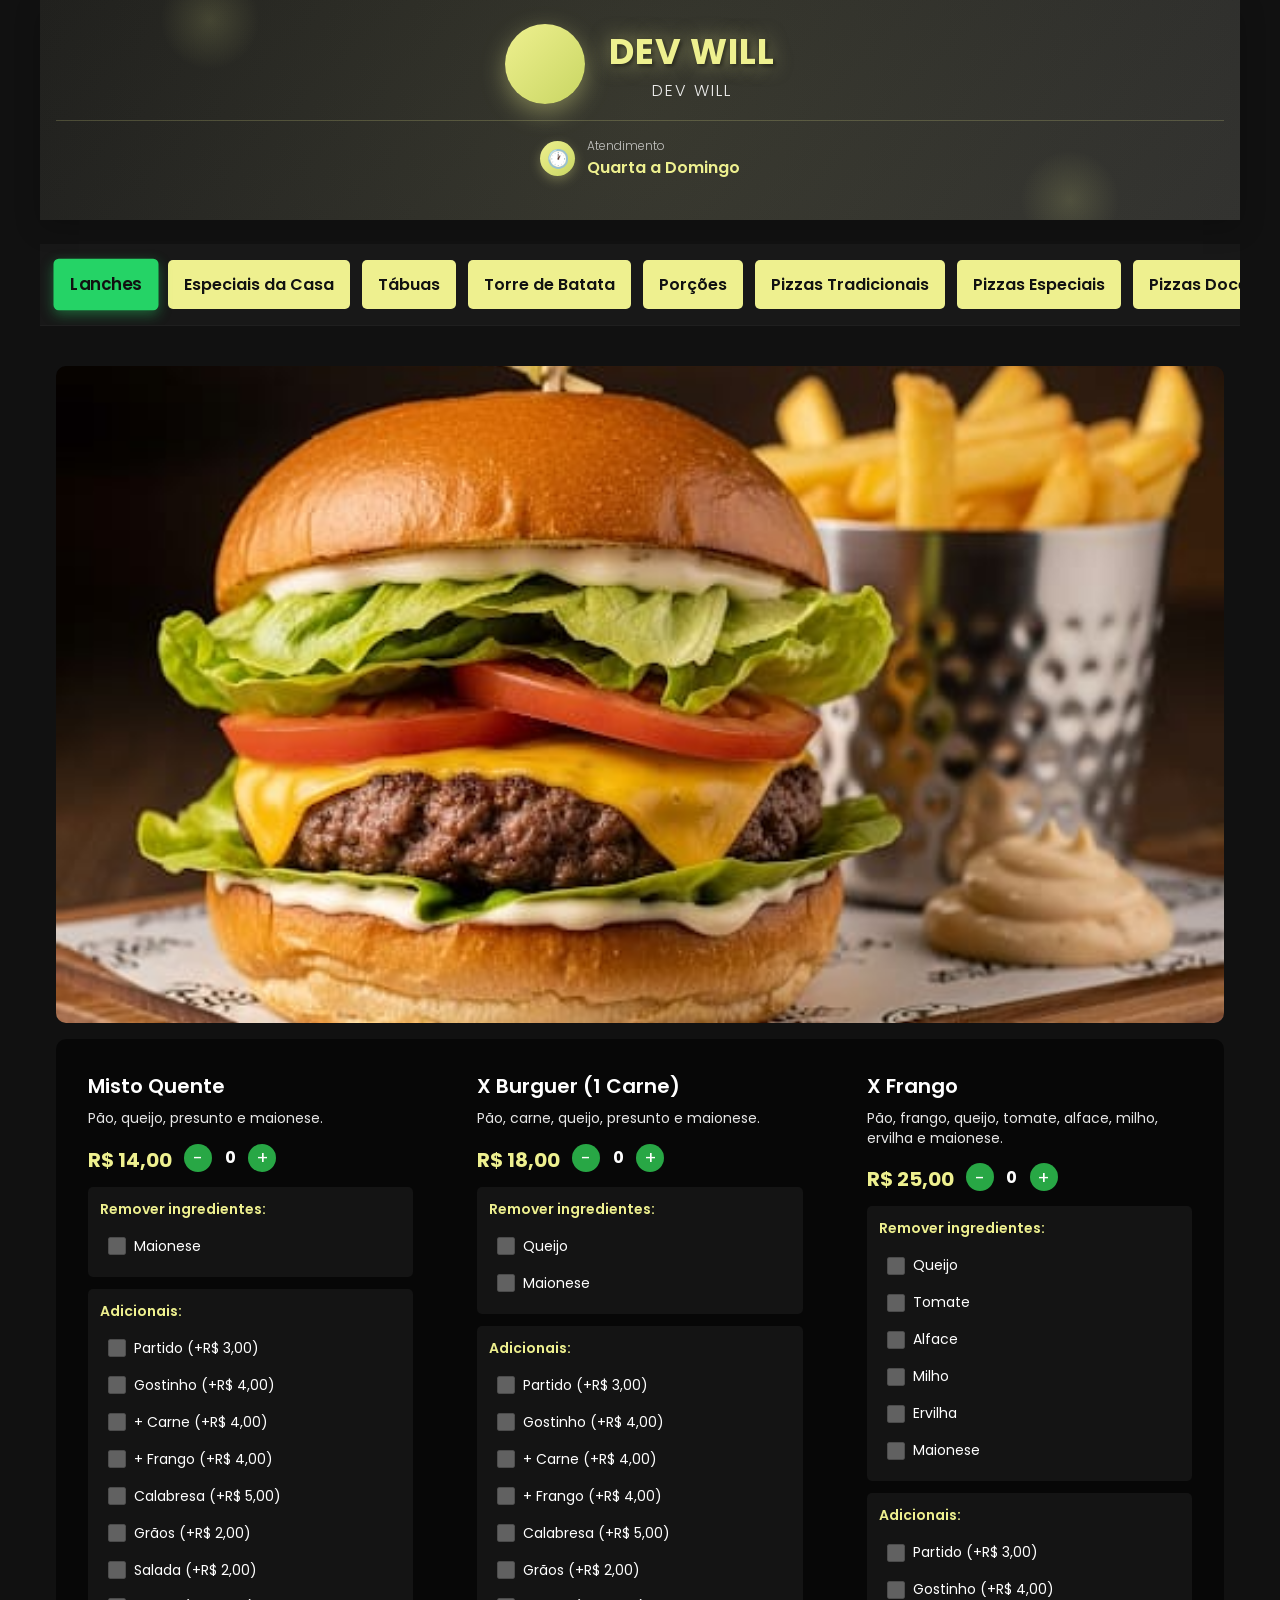
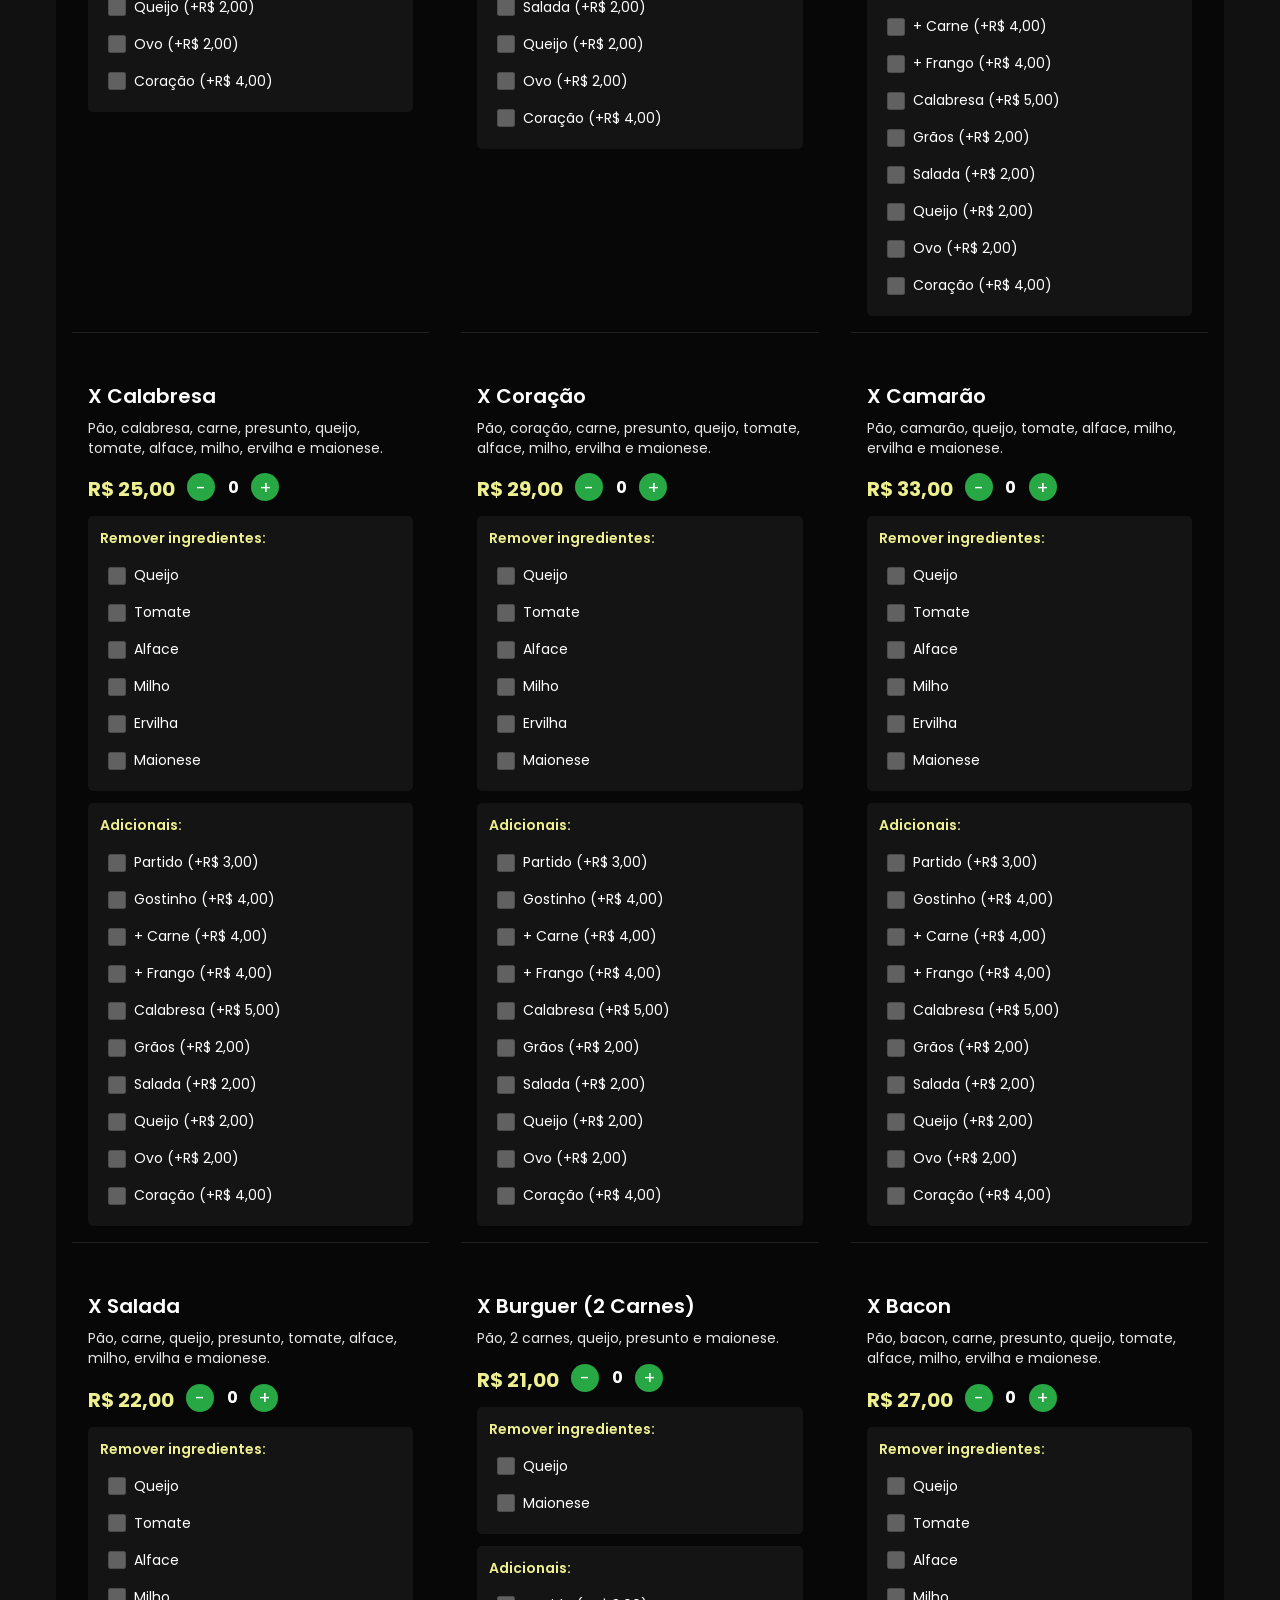
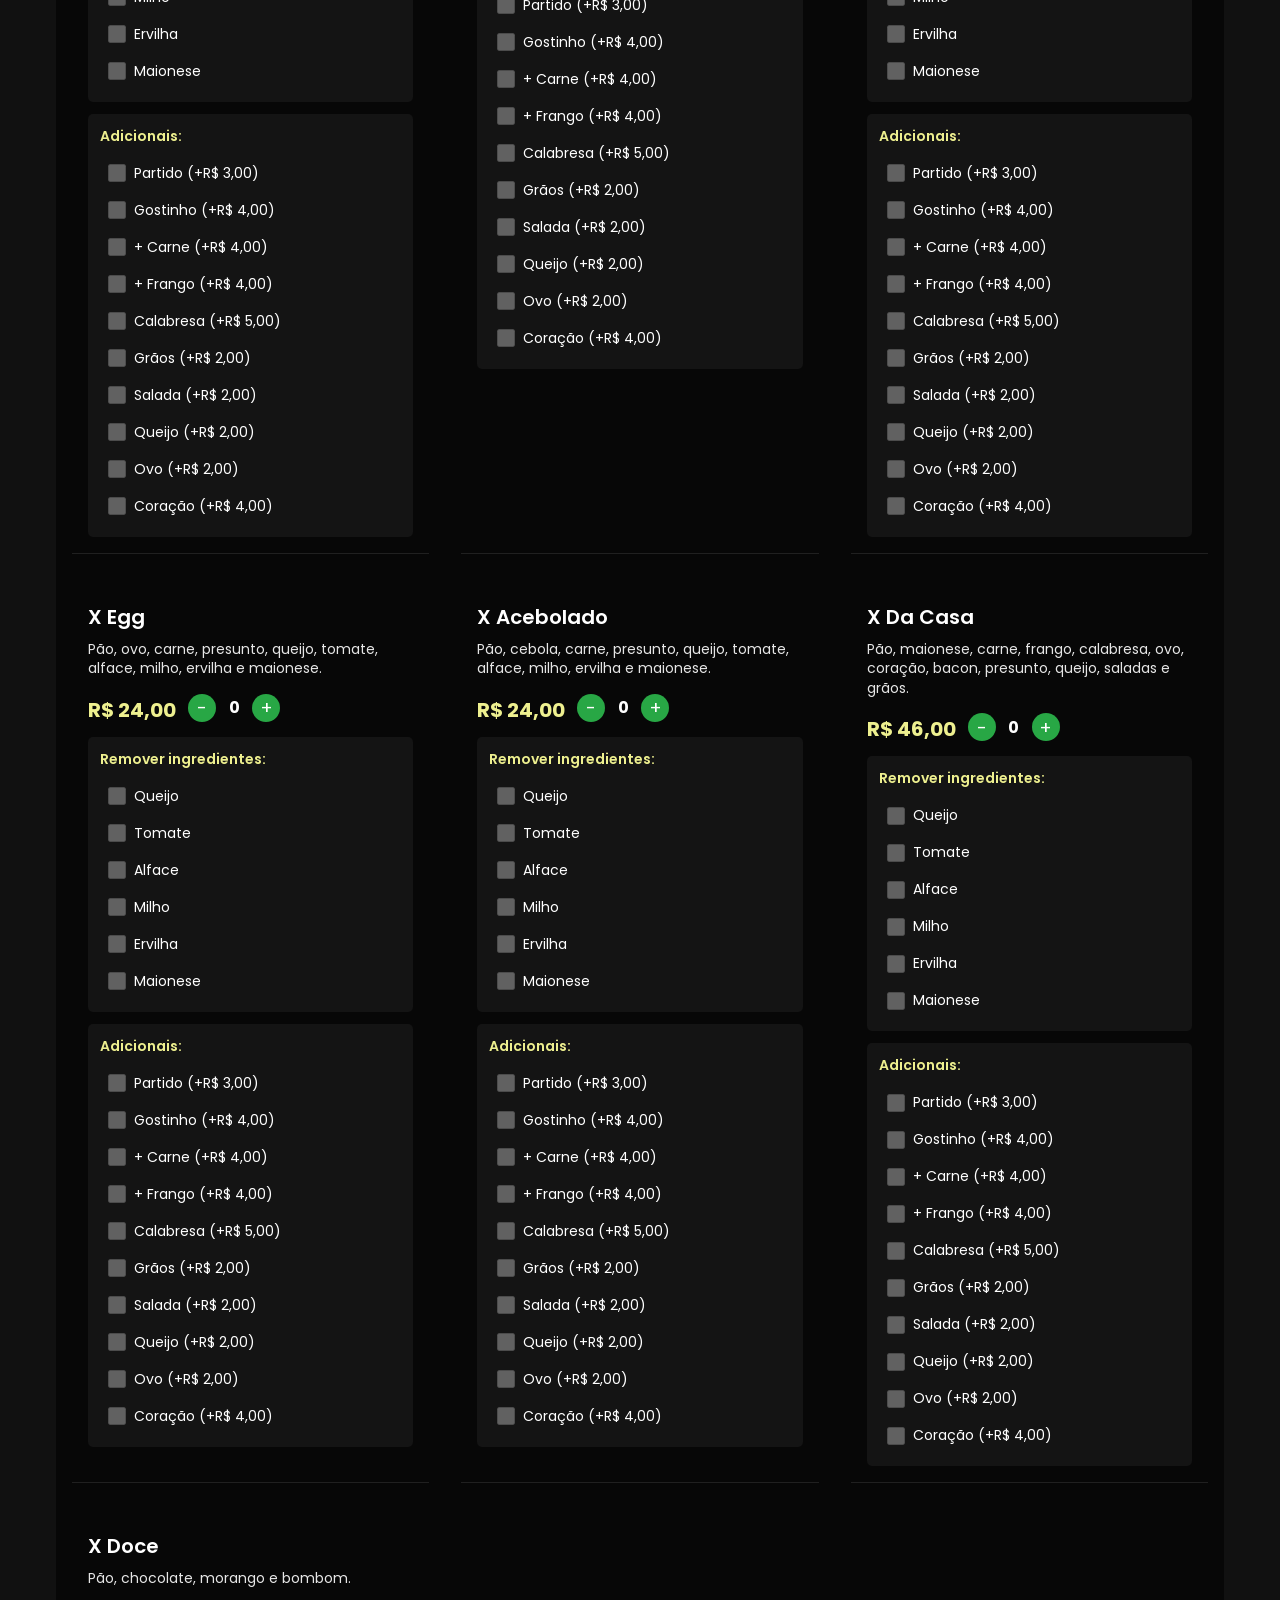
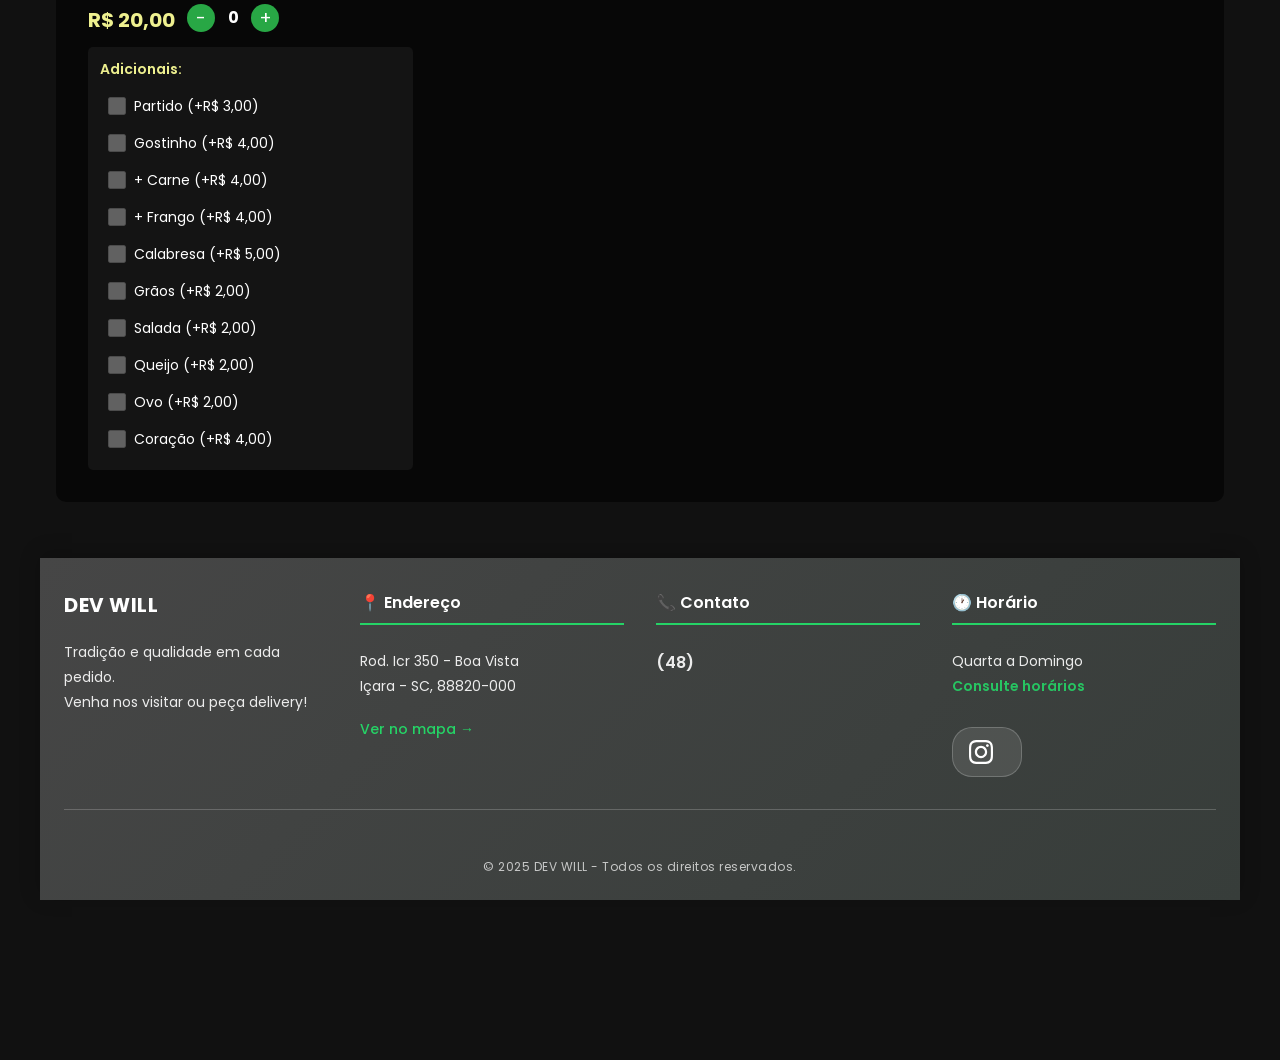
==== commit c61eade3: "ajuste button whatsapp" ====
--- a/index.html
+++ b/index.html
@@ -5,7 +5,7 @@
     <meta charset="UTF-8">
     <meta name="viewport" content="width=device-width, initial-scale=1.0">
     <meta name="description" content="Cardápio Digital - Cardoso Caldo de Cana">
-    <title>Cardápio - Cardoso Caldo de Cana</title>
+    <title>Cardápio - DEV WILL</title>
     <link rel="stylesheet" href="styles.css">
 
 </head>
@@ -19,11 +19,11 @@
         <div class="header-container">
             <div class="header-top">
                 <div class="logo-circle">
-                    <img src="img/logocardosoo.png" alt="Logo Cardoso Caldo de Cana">
+                   <!-- <img src="img/logocardosoo.png" alt="Logo Cardoso Caldo de Cana">-->
                 </div>
                 <div class="header-title">
-                    <h1>Cardápio Cardoso</h1>
-                    <div class="header-subtitle">CALDO DE CANA</div>
+                    <h1>DEV WILL</h1>
+                    <div class="header-subtitle">DEV WILL</div>
                 </div>
             </div>
             <div class="header-info">
@@ -66,72 +66,78 @@
     <!-- ARIA LIVE REGION para anunciar atualizações do carrinho -->
     <div id="cart-live" role="status" aria-live="polite" aria-atomic="true" class="sr-only"></div>
 
-    <!-- PAINEL LATERAL DO CARRINHO -->
-    <aside class="cart-panel" id="cart-panel">
-        <div class="cart-header">
-            <h2>Meu Carrinho</h2>
-            <button class="btn-close" id="btn-close-cart" aria-label="Fechar carrinho">✖</button>
+   <!-- PAINEL LATERAL DO CARRINHO -->
+<aside class="cart-panel" id="cart-panel">
+    <div class="cart-header">
+        <h2>Meu Carrinho</h2>
+        <button class="btn-close" id="btn-close-cart" aria-label="Fechar carrinho">✖</button>
 
-            <!-- TIPO DE ENTREGA -->
-            <div class="delivery-options">
-                <label class="delivery-option">
-                    <input type="radio" name="delivery-type" value="pickup" checked>
-                    <span>Retirada no balcão</span>
-                </label>
-                <label class="delivery-option">
-                    <input type="radio" name="delivery-type" value="delivery">
-                    <span>Entrega no endereço</span>
-                </label>
-            </div>
-
-            <!-- FORMULÁRIO DE ENTREGA -->
-            <form class="delivery-form" id="delivery-form" style="display: none;">
-                <h3>Dados para Entrega</h3>
-                <div class="form-group">
-                    <label for="customer-name">Nome Completo *</label>
-                    <input type="text" id="customer-name" placeholder="Seu nome" required>
-                </div>
-                <div class="form-group">
-                    <label for="customer-phone">Telefone *</label>
-                    <input type="tel" id="customer-phone" placeholder="(00) 00000-0000" required>
-                </div>
-                <div class="form-group">
-                    <label for="customer-street">Rua *</label>
-                    <input type="text" id="customer-street" placeholder="Nome da rua" required>
-                </div>
-                <div class="form-group">
-                    <label for="customer-number">Número *</label>
-                    <input type="text" id="customer-number" placeholder="Nº" required>
-                </div>
-                <div class="form-group">
-                    <label for="customer-district">Bairro *</label>
-                    <input type="text" id="customer-district" placeholder="Bairro" required>
-                </div>
-                <div class="form-group">
-                    <label for="customer-complement">Complemento</label>
-                    <input type="text" id="customer-complement" placeholder="Apto, bloco, referência...">
-                </div>
-                <div class="form-group">
-                    <label for="customer-notes">Observações</label>
-                    <textarea id="customer-notes" rows="3" placeholder="Alguma observação sobre a entrega?"></textarea>
-                </div>
-            </form>
+        <!-- TIPO DE ENTREGA -->
+        <div class="delivery-options">
+            <label class="delivery-option">
+                <input type="radio" name="delivery-type" value="pickup" checked>
+                <span>Retirada no balcão</span>
+            </label>
+            <label class="delivery-option">
+                <input type="radio" name="delivery-type" value="delivery">
+                <span>Entrega no endereço</span>
+            </label>
         </div>
 
-        <!-- LISTA DE ITENS -->
-        <ul class="cart-items" id="cart-items">
-            <div class="cart-empty">
-                <div class="cart-empty-icon">🛒</div>
-                <p>Seu carrinho está vazio</p>
-                <small>Adicione produtos para continuar</small>
+        <!-- FORMULÁRIO DE ENTREGA -->
+        <form class="delivery-form" id="delivery-form" style="display: none;">
+            <h3>Dados para Entrega</h3>
+            <div class="form-group">
+                <label for="customer-name">Nome Completo *</label>
+                <input type="text" id="customer-name" placeholder="Seu nome" required>
             </div>
-        </ul>
+            <div class="form-group">
+                <label for="customer-phone">Telefone *</label>
+                <input type="tel" id="customer-phone" placeholder="(00) 00000-0000" required>
+            </div>
+            <div class="form-group">
+                <label for="customer-street">Rua *</label>
+                <input type="text" id="customer-street" placeholder="Nome da rua" required>
+            </div>
+            <div class="form-group">
+                <label for="customer-number">Número *</label>
+                <input type="text" id="customer-number" placeholder="Nº" required>
+            </div>
+            <div class="form-group">
+                <label for="customer-district">Bairro *</label>
+                <input type="text" id="customer-district" placeholder="Bairro" required>
+            </div>
+            <div class="form-group">
+                <label for="customer-complement">Complemento</label>
+                <input type="text" id="customer-complement" placeholder="Apto, bloco, referência...">
+            </div>
+            <div class="form-group">
+                <label for="customer-notes">Observações</label>
+                <textarea id="customer-notes" rows="3" placeholder="Alguma observação sobre a entrega?"></textarea>
+            </div>
+        </form>
+    </div>
 
-        <!-- FOOTER DO CARRINHO -->
-        <div class="cart-footer">
-            <strong>Total: R$ <span id="cart-total-sidebar">0,00</span></strong>
+    <!-- LISTA DE ITENS -->
+    <ul class="cart-items" id="cart-items">
+        <div class="cart-empty">
+            <div class="cart-empty-icon">🛒</div>
+            <p>Seu carrinho está vazio</p>
+            <small>Adicione produtos para continuar</small>
         </div>
-    </aside>
+    </ul>
+
+    <!-- FOOTER DO CARRINHO -->
+    <div class="cart-footer">
+        <strong>Total: R$ <span id="cart-total-sidebar">0,00</span></strong>
+        <button class="btn-whatsapp" id="btn-whatsapp">
+            Finalize seu pedido no WhatsApp
+            <svg xmlns="http://www.w3.org/2000/svg" width="18" height="18" fill="currentColor" viewBox="0 0 24 24">
+                <path d="M20.52 3.48A11.8 11.8 0 0 0 12 0C5.37 0 0 5.37 0 12c0 2.12.56 4.2 1.62 6.02L0 24l6.21-1.62A11.95 11.95 0 0 0 12 24c6.63 0 12-5.37 12-12 0-3.19-1.24-6.2-3.48-8.52ZM12 22.07c-2.05 0-4.04-.54-5.8-1.57l-.42-.25-3.69.96.99-3.6-.27-.43a9.94 9.94 0 0 1-1.53-5.28c0-5.5 4.47-9.96 9.96-9.96 2.67 0 5.17 1.04 7.05 2.92a9.9 9.9 0 0 1 2.92 7.05c0 5.5-4.47 9.96-9.96 9.96Zm5.44-7.48c-.3-.15-1.77-.87-2.04-.97-.27-.1-.46-.15-.66.15-.2.3-.76.96-.93 1.16-.17.2-.34.22-.64.07-.3-.15-1.27-.47-2.42-1.5-.9-.8-1.51-1.77-1.68-2.07-.17-.3-.02-.46.13-.61.13-.13.3-.34.45-.5.15-.17.2-.3.3-.5.1-.2.05-.37-.02-.52-.07-.15-.66-1.6-.9-2.2-.24-.58-.48-.5-.66-.5h-.57c-.2 0-.52.07-.8.37-.27.3-1.04 1.02-1.04 2.5 0 1.47 1.06 2.9 1.2 3.1.15.2 2.09 3.2 5.07 4.5.71.31 1.27.5 1.7.64.71.22 1.35.19 1.86.12.57-.08 1.77-.72 2.02-1.42.25-.7.25-1.3.18-1.42-.07-.13-.27-.2-.57-.34Z" />
+            </svg>
+        </button>
+    </div>
+</aside>
 
     <!-- OVERLAY -->
     <div class="overlay" id="overlay"></div>
@@ -141,20 +147,11 @@
         🛒 Adicionar ao Carrinho
     </button>
 
-    <!-- BOTÃO WHATSAPP -->
-    <button class="btn-whatsapp" id="btn-whatsapp">
-        Finalizar no WhatsApp
-        <svg xmlns="http://www.w3.org/2000/svg" width="18" height="18" fill="currentColor" viewBox="0 0 24 24">
-            <path
-                d="M20.52 3.48A11.8 11.8 0 0 0 12 0C5.37 0 0 5.37 0 12c0 2.12.56 4.2 1.62 6.02L0 24l6.21-1.62A11.95 11.95 0 0 0 12 24c6.63 0 12-5.37 12-12 0-3.19-1.24-6.2-3.48-8.52ZM12 22.07c-2.05 0-4.04-.54-5.8-1.57l-.42-.25-3.69.96.99-3.6-.27-.43a9.94 9.94 0 0 1-1.53-5.28c0-5.5 4.47-9.96 9.96-9.96 2.67 0 5.17 1.04 7.05 2.92a9.9 9.9 0 0 1 2.92 7.05c0 5.5-4.47 9.96-9.96 9.96Zm5.44-7.48c-.3-.15-1.77-.87-2.04-.97-.27-.1-.46-.15-.66.15-.2.3-.76.96-.93 1.16-.17.2-.34.22-.64.07-.3-.15-1.27-.47-2.42-1.5-.9-.8-1.51-1.77-1.68-2.07-.17-.3-.02-.46.13-.61.13-.13.3-.34.45-.5.15-.17.2-.3.3-.5.1-.2.05-.37-.02-.52-.07-.15-.66-1.6-.9-2.2-.24-.58-.48-.5-.66-.5h-.57c-.2 0-.52.07-.8.37-.27.3-1.04 1.02-1.04 2.5 0 1.47 1.06 2.9 1.2 3.1.15.2 2.09 3.2 5.07 4.5.71.31 1.27.5 1.7.64.71.22 1.35.19 1.86.12.57-.08 1.77-.72 2.02-1.42.25-.7.25-1.3.18-1.42-.07-.13-.27-.2-.57-.34Z" />
-        </svg>
-    </button>
-
     <!-- FOOTER -->
     <footer class="footer">
         <div class="footer-container">
             <div class="footer-column">
-                <h3 class="footer-title">Cardoso Caldo de Cana</h3>
+                <h3 class="footer-title">DEV WILL</h3>
                 <p class="footer-text">Tradição e qualidade em cada pedido.<br>Venha nos visitar ou peça delivery!</p>
             </div>
             <div class="footer-column">
@@ -166,7 +163,7 @@
             <div class="footer-column">
                 <h4 class="footer-subtitle">📞 Contato</h4>
                 <p class="footer-text">
-                    <a href="tel:+5548999166628" class="footer-link-tel">(48) 9 9916-6628</a>
+                    <a href="tel:+5548999166628" class="footer-link-tel">(48)</a>
                 </p>
             </div>
             <div class="footer-column">
@@ -179,13 +176,13 @@
                             <path
                                 d="M12 2.163c3.204 0 3.584.012 4.85.07 3.252.148 4.771 1.691 4.919 4.919.058 1.265.069 1.645.069 4.849 0 3.205-.012 3.584-.069 4.849-.149 3.225-1.664 4.771-4.919 4.919-1.266.058-1.644.07-4.85.07-3.204 0-3.584-.012-4.849-.07-3.26-.149-4.771-1.699-4.919-4.92-.058-1.265-.07-1.644-.07-4.849 0-3.204.013-3.583.07-4.849.149-3.227 1.664-4.771 4.919-4.919 1.266-.057 1.645-.069 4.849-.069zm0-2.163c-3.259 0-3.667.014-4.947.072-4.358.2-6.78 2.618-6.98 6.98-.059 1.281-.073 1.689-.073 4.948 0 3.259.014 3.668.072 4.948.2 4.358 2.618 6.78 6.98 6.98 1.281.058 1.689.072 4.948.072 3.259 0 3.668-.014 4.948-.072 4.354-.2 6.782-2.618 6.979-6.98.059-1.28.073-1.689.073-4.948 0-3.259-.014-3.667-.072-4.947-.196-4.354-2.617-6.78-6.979-6.98-1.281-.059-1.69-.073-4.949-.073zm0 5.838c-3.403 0-6.162 2.759-6.162 6.162s2.759 6.163 6.162 6.163 6.162-2.759 6.162-6.163c0-3.403-2.759-6.162-6.162-6.162zm0 10.162c-2.209 0-4-1.79-4-4 0-2.209 1.791-4 4-4s4 1.791 4 4c0 2.21-1.791 4-4 4zm6.406-11.845c-.796 0-1.441.645-1.441 1.44s.645 1.44 1.441 1.44c.795 0 1.439-.645 1.439-1.44s-.644-1.44-1.439-1.44z" />
                         </svg>
-                        <span>@caldodecanacardoso</span>
+                        <span></span>
                     </a>
                 </div>
             </div>
         </div>
         <div class="footer-copyright">
-            <p>&copy; 2025 Cardoso Caldo de Cana - Todos os direitos reservados.</p>
+            <p>&copy; 2025 DEV WILL - Todos os direitos reservados.</p>
         </div>
     </footer>
 
--- a/styles.css
+++ b/styles.css
@@ -609,7 +609,7 @@
   white-space: nowrap; border: 0;
 }
 
-/* ========== PAINEL DO CARRINHO ========== */
+/* ========== PAINEL DO CARRINHO - LAYOUT FIXADO ========== */
 .cart-panel {
     position: fixed;
     top: 0;
@@ -629,6 +629,7 @@
     right: 0;
 }
 
+/* CABEÇALHO DO CARRINHO - ROLÁVEL */
 .cart-header {
     display: flex;
     flex-direction: column;
@@ -638,11 +639,27 @@
     flex-shrink: 0;
     max-height: 50vh;
     overflow-y: auto;
+    scrollbar-width: thin;
+    scrollbar-color: rgba(255, 255, 255, 0.3) transparent;
+}
+
+.cart-header::-webkit-scrollbar {
+    width: 6px;
+}
+
+.cart-header::-webkit-scrollbar-track {
+    background: transparent;
+}
+
+.cart-header::-webkit-scrollbar-thumb {
+    background: rgba(255, 255, 255, 0.3);
+    border-radius: 3px;
 }
 
 .cart-header h2 {
     font-size: var(--font-xl);
     margin-bottom: var(--spacing-md);
+    padding-right: var(--spacing-xl);
 }
 
 .btn-close {
@@ -659,6 +676,9 @@
     cursor: pointer;
     transition: all var(--transition-fast);
     z-index: 1;
+    display: flex;
+    align-items: center;
+    justify-content: center;
 }
 
 .btn-close:hover {
@@ -750,6 +770,7 @@
     min-height: 70px;
 }
 
+/* LISTA DE ITENS - ÁREA ROLÁVEL */
 .cart-items {
     flex: 1;
     overflow-y: auto;
@@ -757,6 +778,25 @@
     list-style: none;
     margin: 0;
     background: #f8f9fa;
+    scrollbar-width: thin;
+    scrollbar-color: #ccc #f8f9fa;
+}
+
+.cart-items::-webkit-scrollbar {
+    width: 8px;
+}
+
+.cart-items::-webkit-scrollbar-track {
+    background: #f8f9fa;
+}
+
+.cart-items::-webkit-scrollbar-thumb {
+    background: #ccc;
+    border-radius: 4px;
+}
+
+.cart-items::-webkit-scrollbar-thumb:hover {
+    background: #999;
 }
 
 .cart-item {
@@ -851,6 +891,7 @@
     color: #999;
     text-align: center;
     height: 100%;
+    min-height: 200px;
 }
 
 .cart-empty-icon {
@@ -872,11 +913,18 @@
     color: #999;
 }
 
+/* RODAPÉ DO CARRINHO - FIXO E SEMPRE VISÍVEL */
 .cart-footer {
+    position: sticky;
+    bottom: 0;
     padding: var(--spacing-lg);
     border-top: 2px solid #e0e0e0;
     background: #f8f9fa;
     flex-shrink: 0;
+    display: flex;
+    flex-direction: column;
+    gap: var(--spacing-md);
+    box-shadow: 0 -4px 12px rgba(0, 0, 0, 0.08);
 }
 
 .cart-footer strong {
@@ -884,6 +932,46 @@
     font-size: var(--font-lg);
     color: var(--color-dark);
     text-align: center;
+}
+
+/* BOTÃO WHATSAPP - ESTILO MODERNO */
+.cart-footer .btn-whatsapp {
+    position: static;
+    width: 100%;
+    background: linear-gradient(135deg, var(--color-secondary) 0%, var(--color-secondary-dark) 100%);
+    color: var(--color-light);
+    font-size: var(--font-md);
+    font-weight: 700;
+    padding: var(--spacing-md) var(--spacing-lg);
+    border: none;
+    border-radius: var(--radius-md);
+    cursor: pointer;
+    display: flex;
+    justify-content: center;
+    align-items: center;
+    gap: var(--spacing-xs);
+    box-shadow: 0 4px 12px rgba(37, 211, 102, 0.3);
+    transition: all var(--transition-normal);
+    z-index: 1;
+    transform: none;
+}
+
+.cart-footer .btn-whatsapp:hover {
+    background: linear-gradient(135deg, #1fb855 0%, #128C7E 100%);
+    transform: translateY(-2px);
+    box-shadow: 0 6px 16px rgba(37, 211, 102, 0.4);
+}
+
+.cart-footer .btn-whatsapp:active {
+    transform: translateY(0);
+}
+
+/* Garantir que o botão não seja sobreposto por scroll */
+.cart-panel::after {
+    content: '';
+    display: block;
+    height: 0;
+    clear: both;
 }
 
 /* ========== OVERLAY ========== */
@@ -941,38 +1029,6 @@
 
 .btn-add-fixed:active {
     transform: translateX(-50%) translateY(0);
-}
-
-.btn-whatsapp {
-    position: fixed;
-    left: 15px;
-    right: 15px;
-    bottom: 15px;
-    background: var(--color-secondary);
-    color: var(--color-dark);
-    font-size: var(--font-md);
-    font-weight: 700;
-    padding: var(--spacing-md) var(--spacing-lg);
-    border: none;
-    border-radius: var(--radius-lg);
-    cursor: pointer;
-    display: flex;
-    justify-content: center;
-    align-items: center;
-    gap: var(--spacing-xs);
-    box-shadow: var(--shadow-md);
-    transition: all var(--transition-fast);
-    z-index: var(--z-modal);
-}
-
-.btn-whatsapp:hover {
-    background: #1fb855;
-    transform: translateY(-2px);
-    box-shadow: var(--shadow-lg);
-}
-
-.btn-whatsapp:active {
-    transform: translateY(0);
 }
 
 /* ========== FOOTER ========== */
@@ -1169,6 +1225,18 @@
   .cart-panel {
     max-width: 100%;
   }
+    .cart-header {
+        padding: var(--spacing-md);
+        max-height: 45vh;
+    }
+     .btn-close {
+        width: 28px;
+        height: 28px;
+        font-size: var(--font-md);
+    }
+     .cart-footer {
+        padding: var(--spacing-md);
+    }
 
   .btn-quantity {
     width: 28px;
@@ -1198,6 +1266,12 @@
     width: 60px;
     height: 60px;
   }
+   .cart-panel {
+        max-width: 380px;
+    }
+      .cart-header {
+        max-height: 48vh;
+    }
 
   .cart-float {
     font-size: 0.8rem;
@@ -1252,6 +1326,9 @@
   .cart-panel {
     max-width: 420px;
   }
+     .cart-header {
+        max-height: 45vh;
+    }
 
   .footer-container {
     grid-template-columns: repeat(2, 1fr);
@@ -1523,11 +1600,18 @@
   .delivery-option,
   .size-option,
   .btn-add-fixed,
-  .btn-whatsapp,
   .cart-float {
     min-height: 44px;
     min-width: 44px;
   }
+  .btn-close {
+        min-width: 44px;
+        min-height: 44px;
+    }
+     .cart-footer .btn-whatsapp {
+        min-height: 52px;
+        font-size: 1rem;
+    }
 
   .option-checkbox {
     width: 22px;
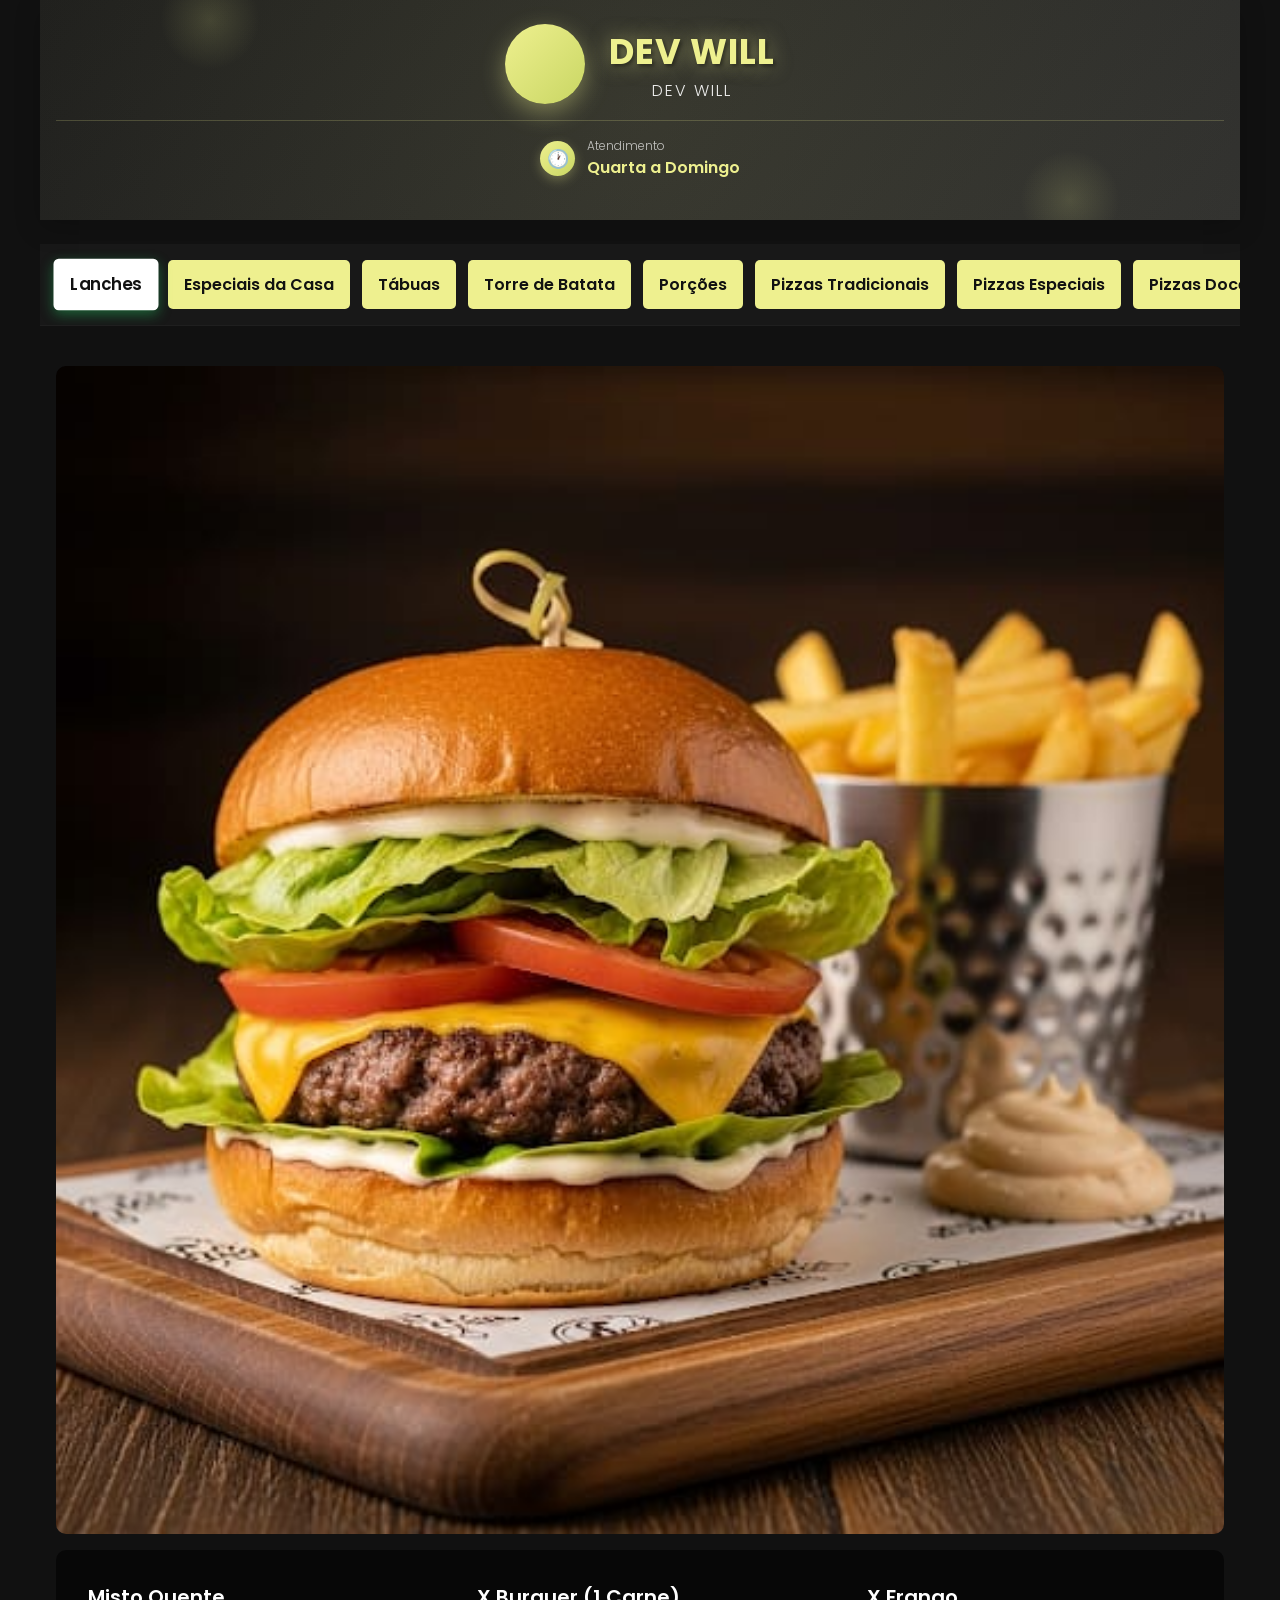
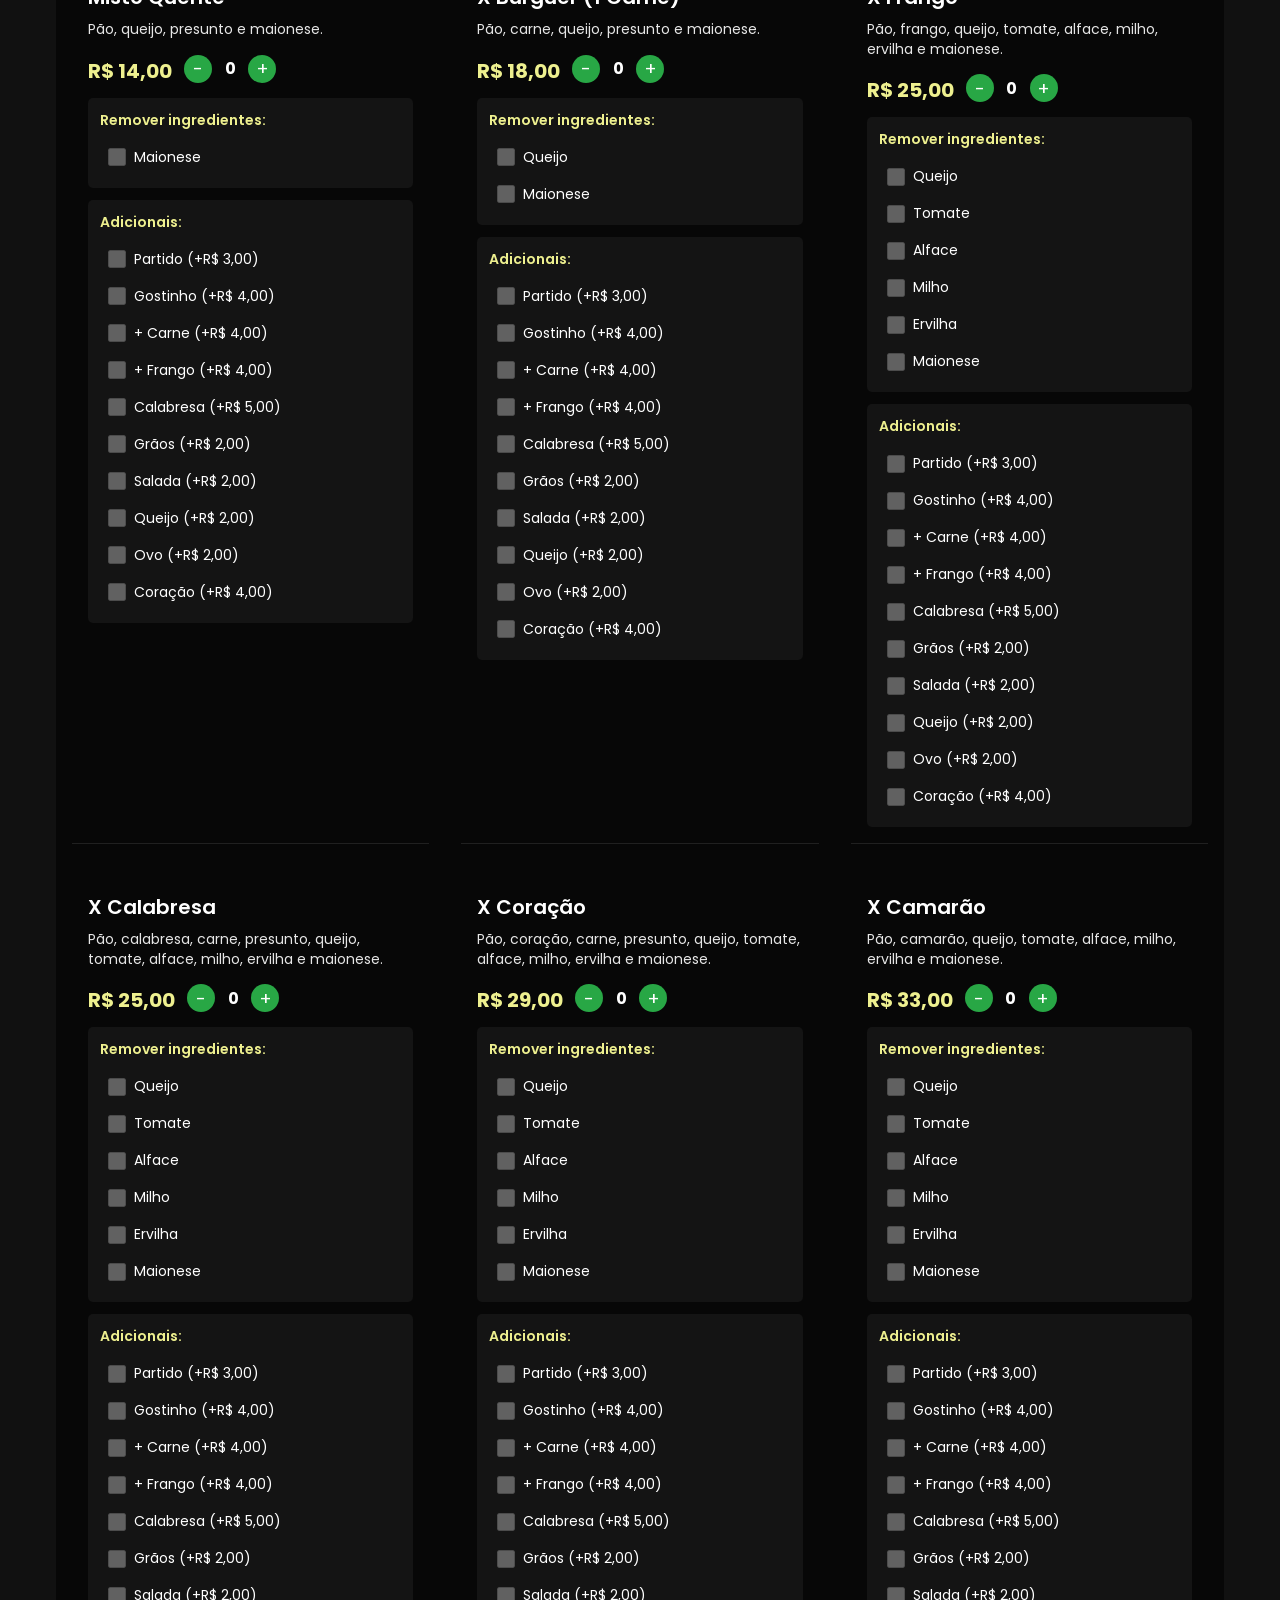
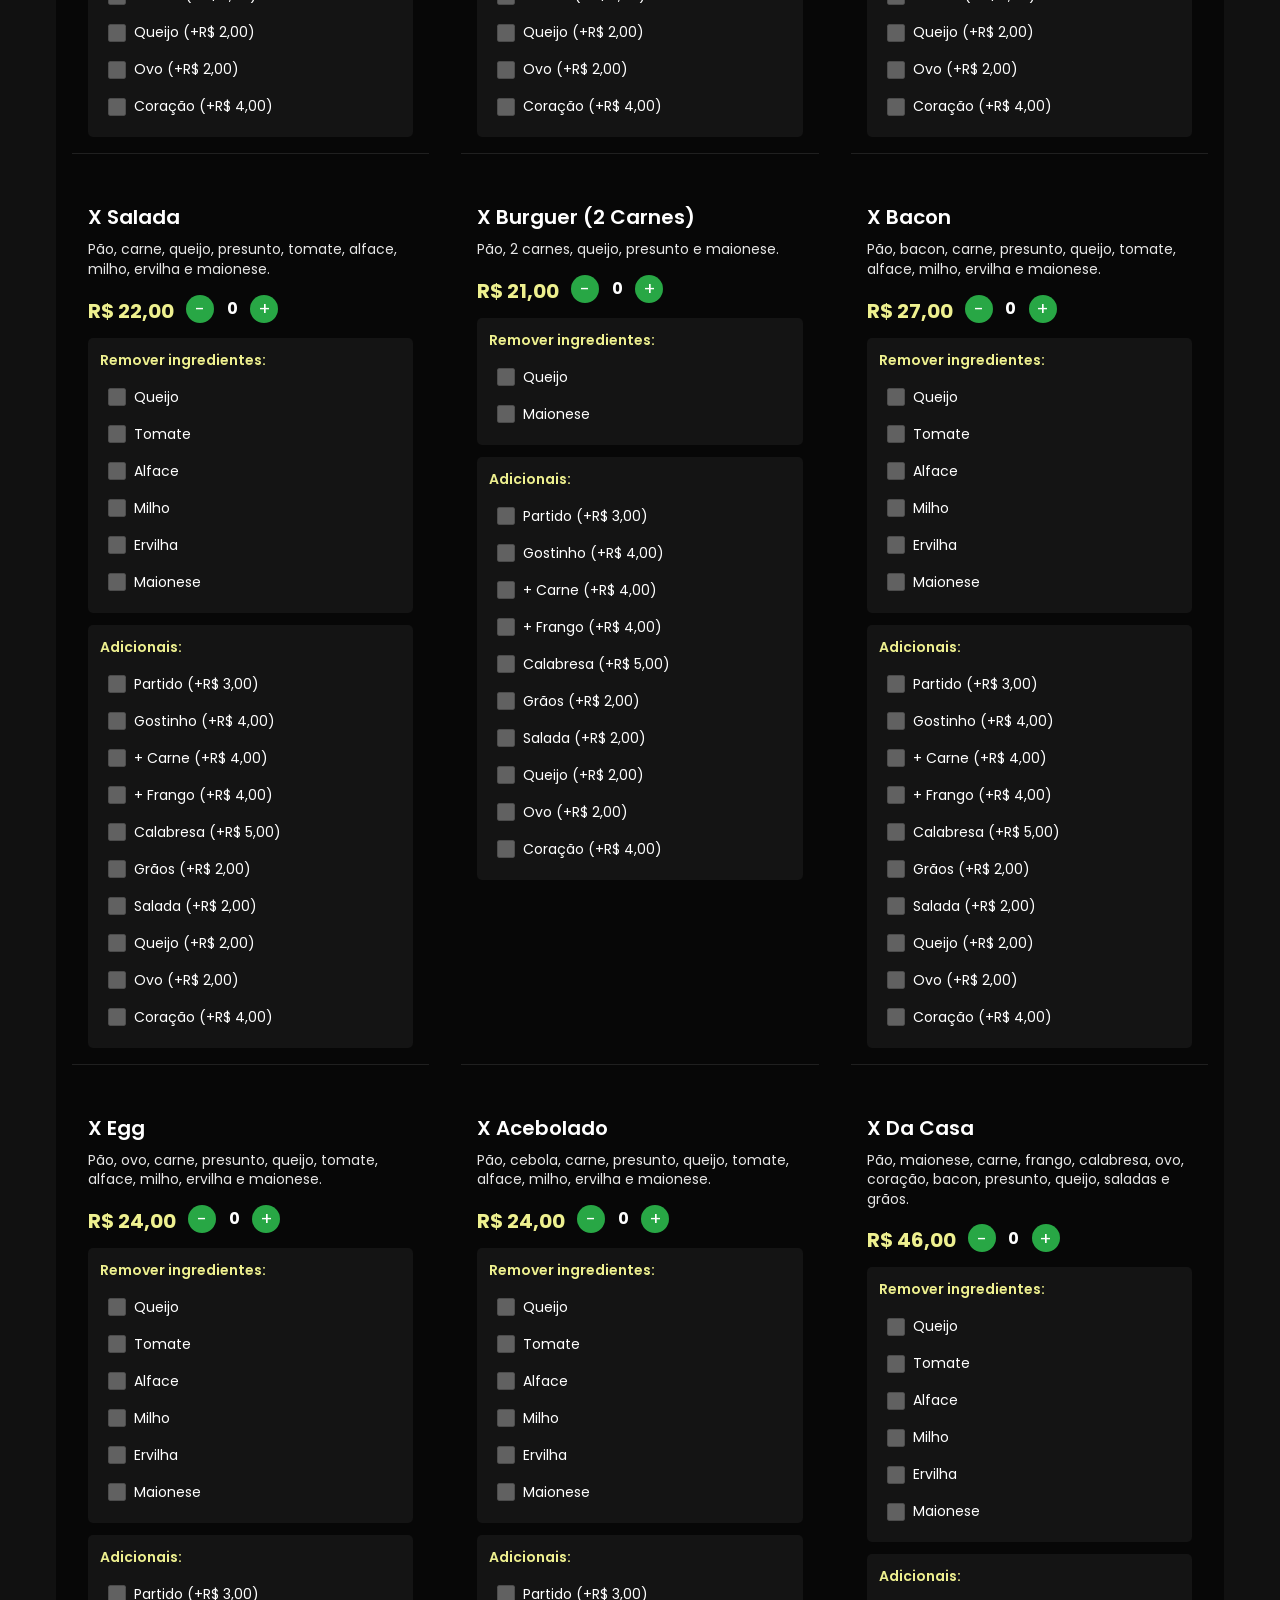
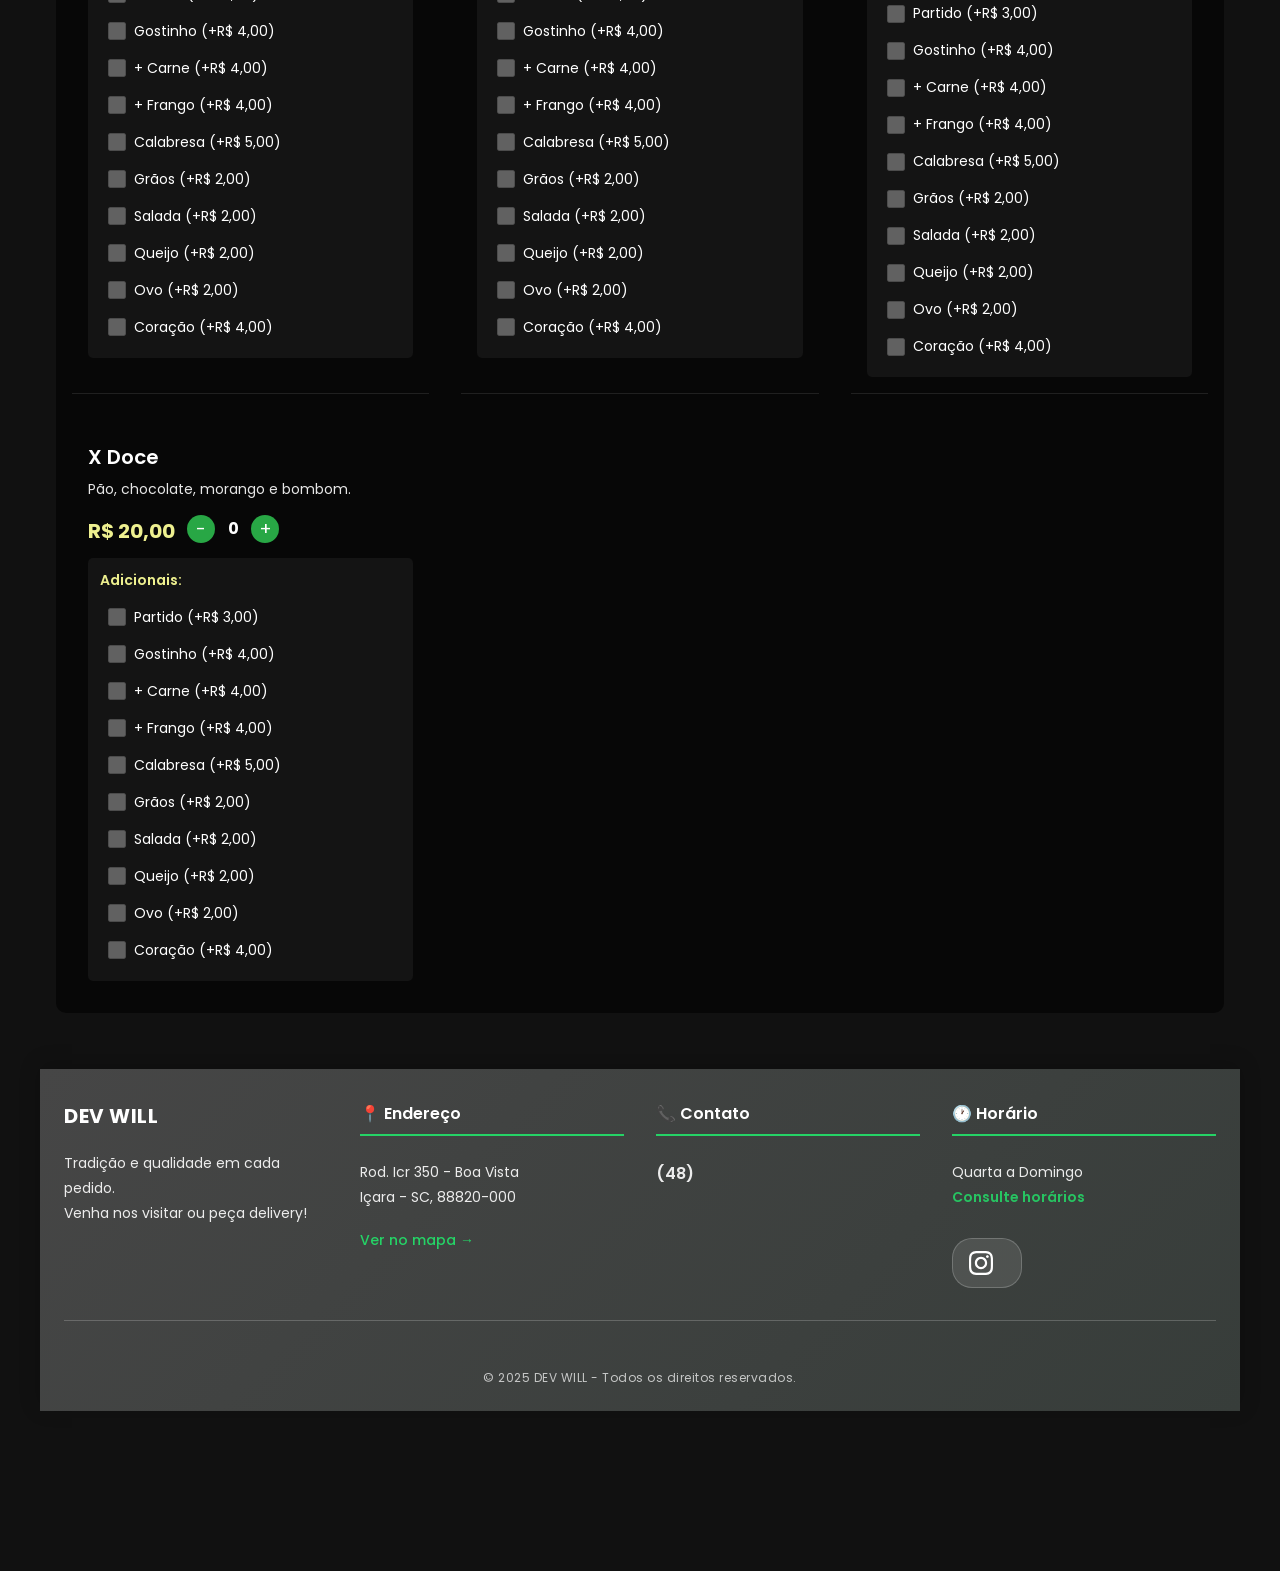
==== commit 8ce770c2: "adicionando button no formulario" ====
--- a/index.html
+++ b/index.html
@@ -115,6 +115,9 @@
                 <label for="customer-notes">Observações</label>
                 <textarea id="customer-notes" rows="3" placeholder="Alguma observação sobre a entrega?"></textarea>
             </div>
+            <div class="conf-endereco">
+                <button>CONFIRME SEU ENDEREÇO✅</button>
+            </div>
         </form>
     </div>
 
--- a/styles.css
+++ b/styles.css
@@ -80,6 +80,7 @@
 
 img {
     max-width: 100%;
+      height: auto;
     display: block;
 }
 
@@ -350,7 +351,7 @@
 }
 
 .menu-btn.active-category {
-    background-color: var(--color-secondary);
+    background-color:#ffff;
     box-shadow: 0 4px 12px rgba(37, 211, 102, 0.4);
     transform: scale(1.05);
 }
@@ -769,6 +770,44 @@
     resize: vertical;
     min-height: 70px;
 }
+/* botão de confirmar endereço */
+.conf-endereco{
+  display: flex;
+  justify-content: center;
+  margin-top: auto;
+  font-weight: bold;
+  gap: 8px;
+}
+.conf-endereco button {
+  background: var(--color-secondary-dark) 100%;
+  padding: 12px 22px;
+  border: none;
+  border-radius: 12px;
+  font-size: 16px;
+  font-weight: bold;
+  color: #fff;
+  cursor: pointer;
+  box-shadow: 0 3px 8px rgba(0,0,0,0.25);
+  animation: pulse 1.6s infinite ease-in-out;
+  transition: transform 0.15s ease;
+}
+/* Mini efeito ao clicar */
+.conf-endereco button:active {
+  transform: scale(0.96);
+}
+/* ANIMAÇÃO PULSANDO */
+@keyframes pulse {
+  0% {
+    transform: scale(1);
+  }
+  50% {
+    transform: scale(1.04);
+    box-shadow: 0 6px 14px rgba(0,0,0,0.25);
+  }
+  100% {
+    transform: scale(1);
+  }
+}
 
 /* LISTA DE ITENS - ÁREA ROLÁVEL */
 .cart-items {
@@ -1757,9 +1796,5 @@
 }
 
 /* Prevent layout shift */
-.category-img {
-  aspect-ratio: 16/9;
-  object-fit: cover;
-}
-
-/* End of Stylesheet */+
+
